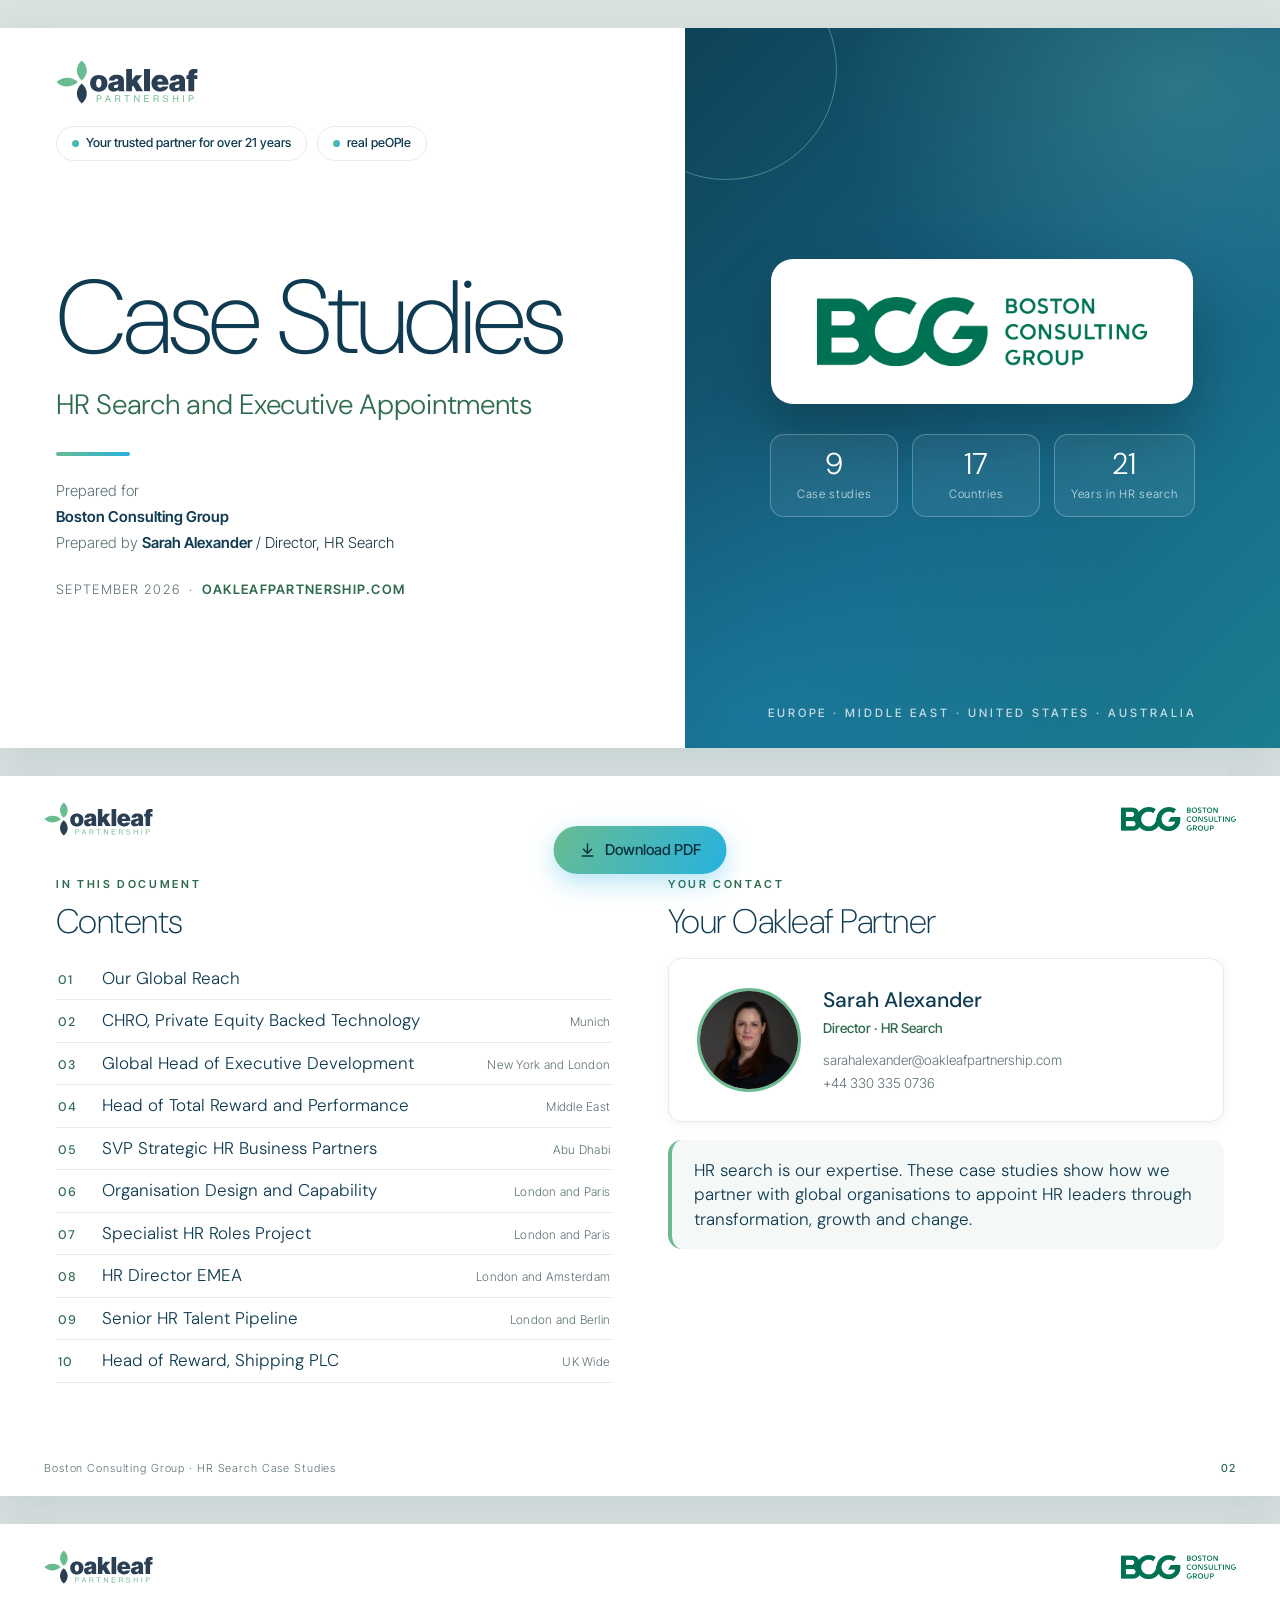
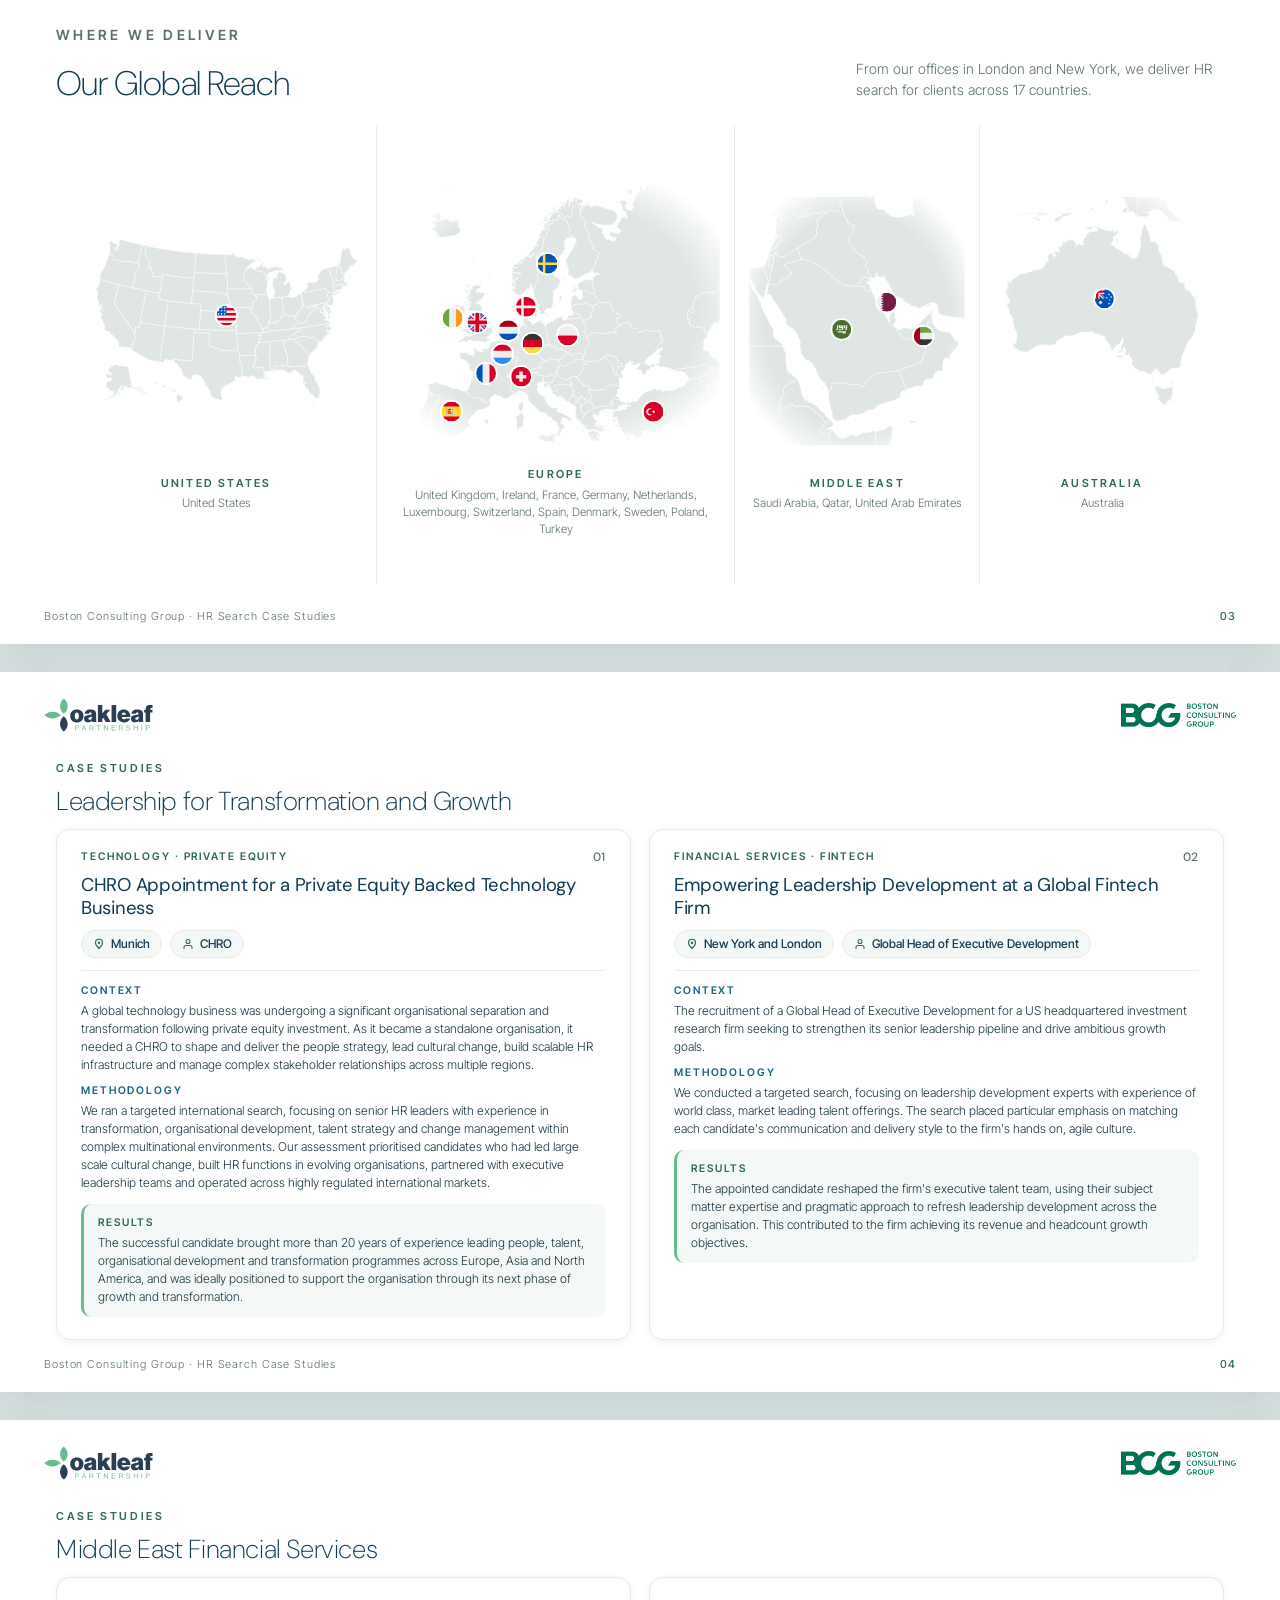
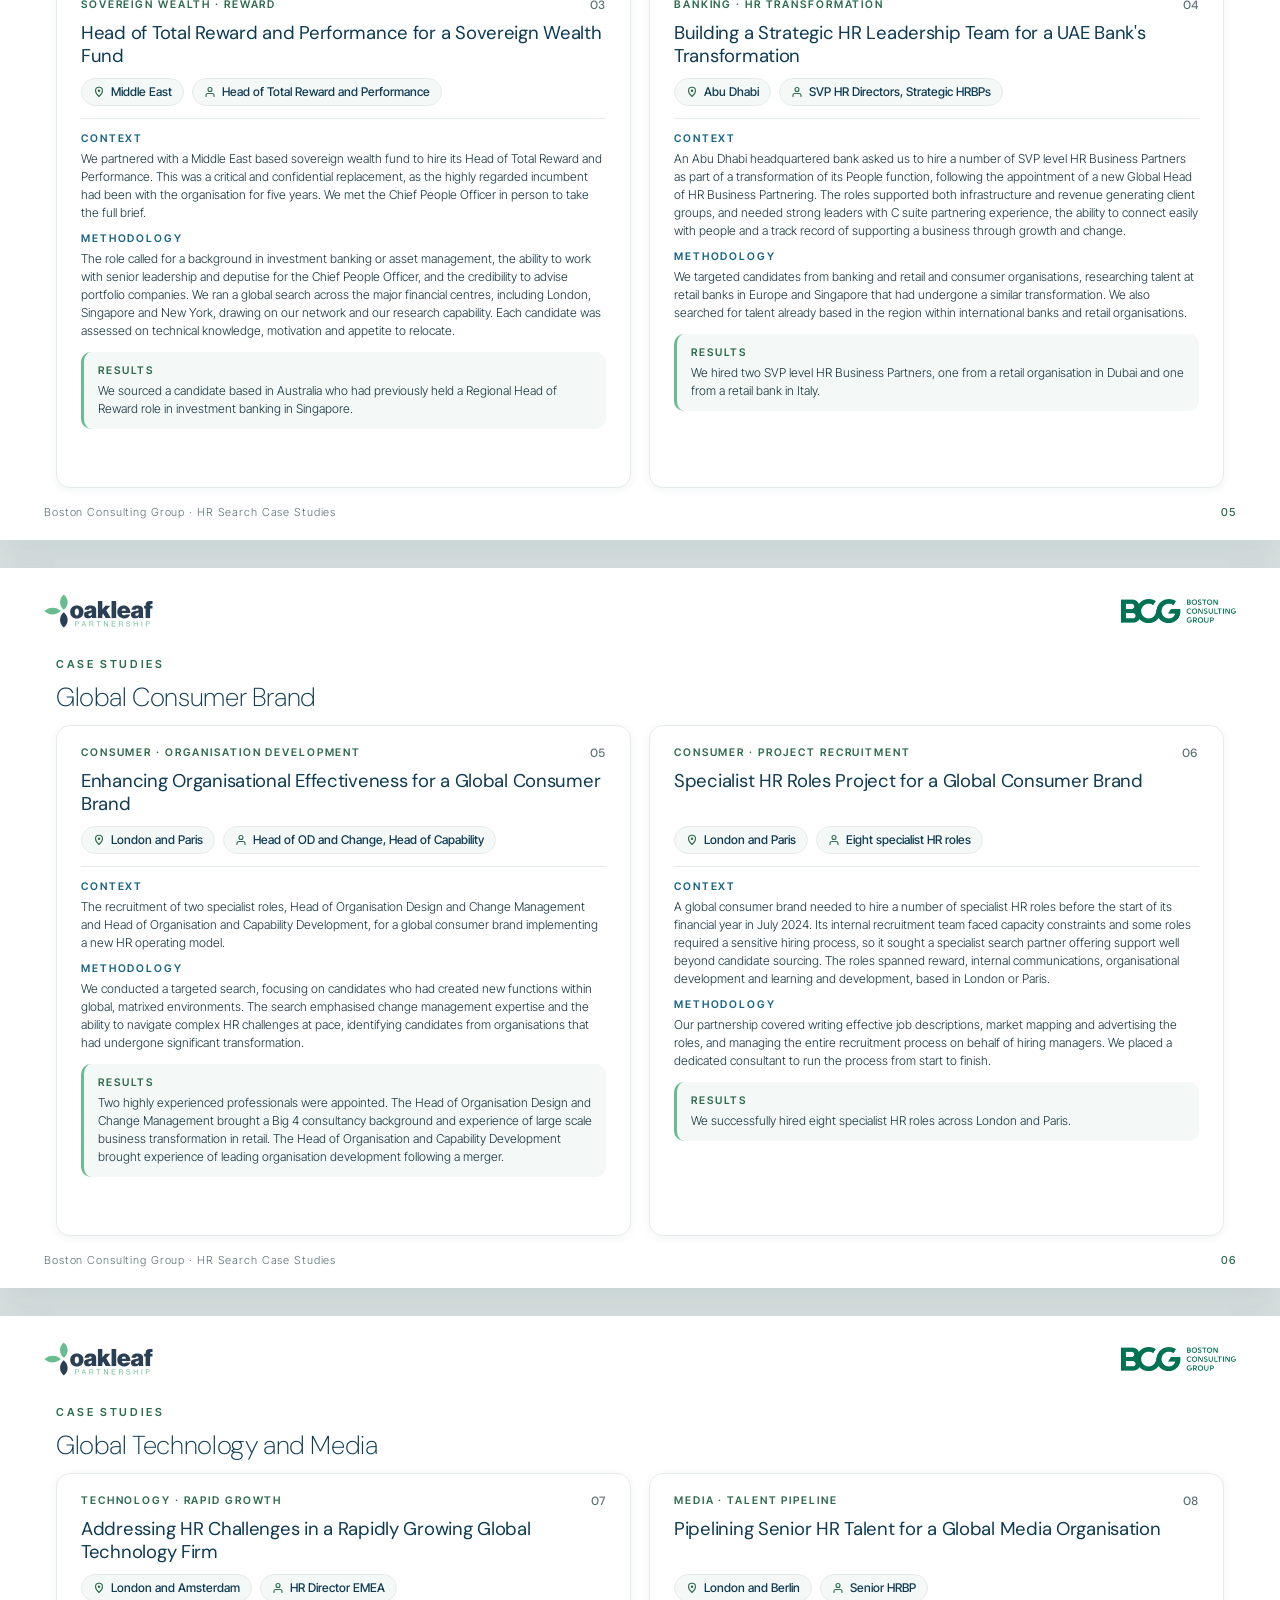
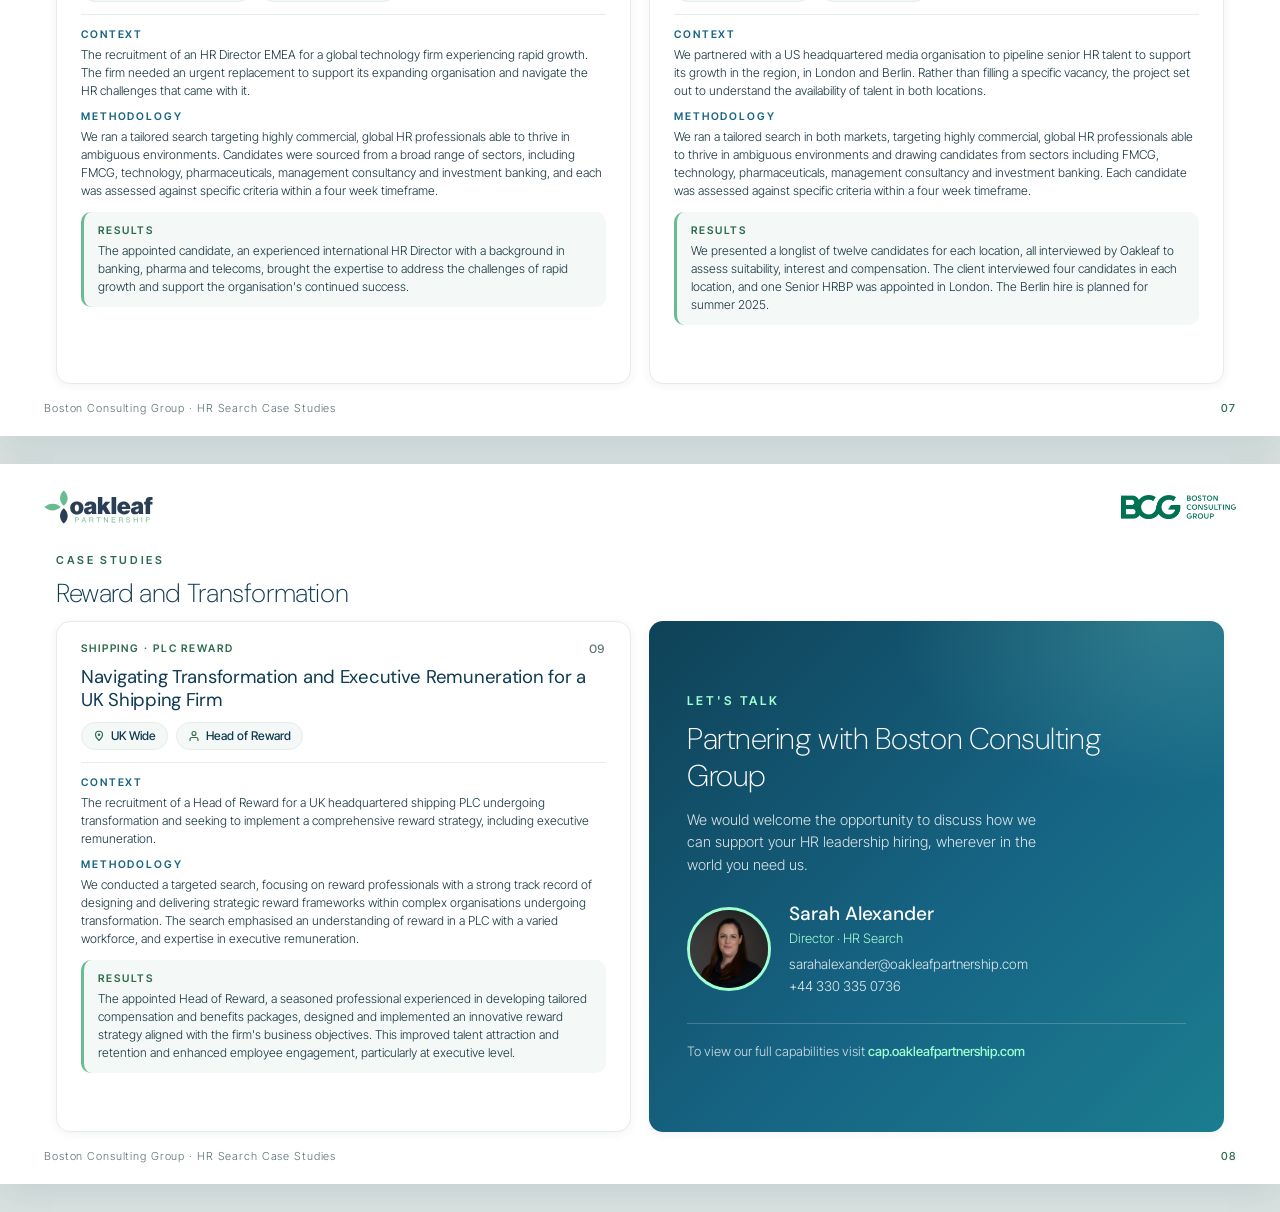
==== bcg/index.html @ 1a1c1fa0 "Add BCG HR search case studies document at /bcg (with /BCG redirect) Co-Authored-By: Claude Opus 5.5" ====
<!DOCTYPE html>
<html lang="en-GB">
<head>
<meta charset="utf-8">
<meta name="viewport" content="width=device-width, initial-scale=1">
<meta name="robots" content="noindex, nofollow">
<title>Boston Consulting Group | HR Search Case Studies | Oakleaf Partnership</title>
<link rel="icon" href="/assets/favicon-32.png">
<link rel="preconnect" href="https://fonts.googleapis.com">
<link rel="preconnect" href="https://fonts.gstatic.com" crossorigin>
<link href="https://fonts.googleapis.com/css2?family=Inter+Tight:wght@300;400;500;600;700&family=DM+Sans:opsz,wght@9..40,200..700&display=swap" rel="stylesheet">
<style>
  /* ============================================================
     Oakleaf Partnership, case study document
     Design tokens shared with the Capabilities microsite
     ============================================================ */
  :root {
    --green:        #69bc90;
    --green-ink:    #2e6b4e;
    --mint:         #a1fed0;
    --teal:         #26b2df;
    --petrol:       #166484;
    --navy:         #0e3a52;

    --ink:          #15333f;
    --muted:        #5a6f72;
    --bg:           #ffffff;
    --tint:         #f4f8f6;
    --line:         #e6ece9;
    --land:         #dfe6e3;

    --grad-brand:   linear-gradient(120deg, var(--green) 0%, var(--teal) 100%);
    --grad-deep:    linear-gradient(135deg, #0f4257 0%, #166484 55%, #1b7d8f 100%);

    --font: "Inter Tight", "Helvetica Neue", Arial, sans-serif;
    --font-display: "DM Sans", "Helvetica Neue", Arial, sans-serif;

    --radius: 14px;
    --radius-lg: 22px;
    --shadow-sm: 0 2px 10px rgba(14, 58, 82, 0.06);
    --shadow-md: 0 10px 34px rgba(14, 58, 82, 0.10);
  }

  * { box-sizing: border-box; margin: 0; padding: 0; }
  html { background: #d9e2e0; }
  body {
    font-family: var(--font); font-weight: 300; color: var(--ink);
    line-height: 1.5; -webkit-font-smoothing: antialiased;
  }
  img { display: block; }
  ul { list-style: none; }
  a { color: inherit; text-decoration: none; }

  .page {
    width: 1280px; height: 720px; background: var(--bg);
    margin: 28px auto; position: relative; overflow: hidden;
    box-shadow: var(--shadow-md);
  }

  /* ---- shared chrome ---- */
  .chrome {
    position: absolute; inset: 0 0 auto 0; z-index: 5;
    display: flex; align-items: center; justify-content: space-between;
    padding: 26px 44px 0;
  }
  .chrome img.oakleaf { height: 34px; width: auto; }
  .chrome img.client { height: 24px; width: auto; }
  .pagefoot {
    position: absolute; inset: auto 0 0 0; z-index: 5;
    display: flex; align-items: center; justify-content: space-between;
    padding: 0 44px 20px;
    font-size: 11px; letter-spacing: 0.08em; color: var(--muted);
  }
  .pagefoot b { font-weight: 500; color: var(--green-ink); letter-spacing: 0.08em; }

  .eyebrow {
    font-size: 11px; font-weight: 600; letter-spacing: 0.24em; text-transform: uppercase;
    color: var(--green-ink); margin-bottom: 10px;
  }
  h1, h2, h3 { font-family: var(--font-display); color: var(--navy); letter-spacing: -0.015em; }
  .section-title { font-size: 34px; font-weight: 200; line-height: 1.1; margin-bottom: 18px; }

  .card {
    background: #fff; border: 1px solid var(--line);
    border-radius: var(--radius); box-shadow: var(--shadow-sm);
  }
  .chip {
    display: inline-flex; align-items: center; gap: 7px;
    border: 1px solid var(--line); border-radius: 999px; background: #fff;
    padding: 7px 15px; font-size: 12.5px; font-weight: 500; color: var(--navy);
  }
  .chip::before {
    content: ""; width: 7px; height: 7px; border-radius: 50%; background: var(--grad-brand);
  }

  /* ============================================================
     Cover
     ============================================================ */
  .cover { display: grid; grid-template-columns: 1.15fr 1fr; }
  .cover__left { padding: 32px 20px 30px 56px; display: flex; flex-direction: column; }
  .cover__left > img { height: 44px; width: auto; align-self: flex-start; }
  .cover__badges { display: flex; gap: 10px; margin-top: 22px; }
  .cover__title-wrap { margin: auto 0; padding-bottom: 10px; }
  .cover__title {
    font-size: 104px; font-weight: 200; line-height: 0.95; letter-spacing: -0.025em;
  }
  .cover__subtitle {
    font-family: var(--font-display); font-weight: 300; font-size: 28px;
    color: var(--green-ink); margin-top: 16px; letter-spacing: -0.01em;
  }
  .cover__rule { width: 74px; height: 4px; border-radius: 4px; background: var(--grad-brand); margin: 26px 0 22px; }
  .cover__prepared { font-size: 15px; line-height: 1.75; }
  .cover__prepared b { font-weight: 600; color: var(--navy); }
  .cover__prepared .muted { color: var(--muted); }
  .cover__meta { margin-top: 24px; font-size: 13px; letter-spacing: 0.1em; text-transform: uppercase; color: var(--muted); }
  .cover__meta b { color: var(--green-ink); font-weight: 600; letter-spacing: 0.1em; }
  .cover__right { position: relative; background: var(--grad-deep); overflow: hidden; }
  .cover__right::before {
    content: ""; position: absolute; inset: 0;
    background:
      radial-gradient(560px 420px at 82% 8%, rgba(161, 254, 208, 0.16), transparent 60%),
      radial-gradient(640px 520px at 12% 96%, rgba(38, 178, 223, 0.22), transparent 62%);
  }
  .cover__right::after {
    content: ""; position: absolute; left: -70px; top: -70px;
    width: 220px; height: 220px; border-radius: 50%;
    border: 1.5px solid rgba(161, 254, 208, 0.35);
  }
  .cover__client {
    position: absolute; inset: 0; z-index: 1;
    display: flex; flex-direction: column; align-items: center; justify-content: center; gap: 30px;
  }
  .cover__client-card {
    background: #fff; border-radius: var(--radius-lg); padding: 38px 46px;
    box-shadow: 0 30px 60px rgba(0, 0, 0, 0.25);
  }
  .cover__client-card img { width: 330px; height: auto; }
  .cover__stats { display: flex; gap: 14px; }
  .cover__stat {
    min-width: 128px; text-align: center; color: #fff;
    border: 1px solid rgba(255, 255, 255, 0.25); border-radius: var(--radius);
    padding: 12px 16px; background: rgba(255, 255, 255, 0.06);
  }
  .cover__stat b { display: block; font-family: var(--font-display); font-weight: 300; font-size: 30px; line-height: 1.1; }
  .cover__stat span { font-size: 11.5px; letter-spacing: 0.06em; color: rgba(255, 255, 255, 0.78); }
  .cover__right-tag {
    position: absolute; left: 0; right: 0; bottom: 26px; z-index: 1; text-align: center;
    font-size: 11.5px; letter-spacing: 0.26em; text-transform: uppercase;
    color: rgba(255, 255, 255, 0.75); font-weight: 500;
  }

  /* ============================================================
     Contents + contact
     ============================================================ */
  .toc { display: grid; grid-template-columns: 1fr 1fr; gap: 56px; padding: 100px 56px 66px; height: 100%; }
  .toc__list { counter-reset: toc; margin-top: 8px; }
  .toc__list li {
    counter-increment: toc; display: flex; align-items: baseline; gap: 18px;
    padding: 8px 2px; border-bottom: 1px solid var(--line);
    font-family: var(--font-display); font-weight: 300; font-size: 17px; color: var(--navy);
  }
  .toc__list li::before {
    content: counter(toc, decimal-leading-zero);
    font-size: 12.5px; font-weight: 500; letter-spacing: 0.06em; color: var(--green-ink); min-width: 26px;
  }
  .toc__list li span { margin-left: auto; font-family: var(--font); font-size: 12px; color: var(--muted); letter-spacing: 0.02em; }
  .contact-card { padding: 26px 28px; display: grid; grid-template-columns: auto 1fr; gap: 22px; align-items: center; }
  .contact-card img {
    width: 104px; height: 104px; border-radius: 50%; object-fit: cover;
    border: 3px solid var(--green); background: #333;
  }
  .contact-card__name { font-family: var(--font-display); font-weight: 500; font-size: 21px; color: var(--navy); }
  .contact-card__role { font-size: 13.5px; font-weight: 500; color: var(--green-ink); margin: 2px 0 10px; }
  .contact-card__details { font-size: 13.5px; color: var(--muted); line-height: 1.7; }
  .contact-card__details a:hover { color: var(--green-ink); }
  .intro-note {
    margin-top: 18px; background: var(--tint); border-left: 4px solid var(--green);
    border-radius: var(--radius); padding: 18px 22px;
  }
  .intro-note p { font-family: var(--font-display); font-weight: 300; font-size: 17px; line-height: 1.45; color: var(--navy); }

  /* ============================================================
     Global reach map
     ============================================================ */
  .reach { padding: 100px 56px 60px; height: 100%; display: flex; flex-direction: column; }
  .reach__head { display: flex; align-items: flex-end; justify-content: space-between; gap: 24px; }
  .reach__head p { font-size: 14px; color: var(--muted); max-width: 46ch; margin-bottom: 20px; }
  .reach__maps {
    flex: 1; display: grid; grid-template-columns: 34fr 38fr 26fr 26fr; gap: 0;
    align-items: center; margin-top: 6px;
  }
  .region { padding: 0 14px; display: flex; flex-direction: column; height: 100%; justify-content: center; }
  .region + .region { border-left: 1px solid var(--line); }
  .map-svg { width: 100%; height: 280px; display: block; }
  .map-svg .land path { fill: var(--land); stroke: #fff; stroke-width: 0.6; }
  .region h3 {
    font-family: var(--font); font-size: 11px; font-weight: 600; letter-spacing: 0.2em;
    text-transform: uppercase; color: var(--green-ink); margin-top: 14px; text-align: center;
  }
  .region p { font-size: 11.5px; color: var(--muted); text-align: center; line-height: 1.5; margin-top: 4px; min-height: 3em; }

  /* ============================================================
     Case studies, two per page
     ============================================================ */
  .cases { padding: 88px 56px 52px; height: 100%; display: flex; flex-direction: column; }
  .cases__head { display: flex; align-items: flex-end; justify-content: space-between; margin-bottom: 14px; }
  .cases__head .section-title { font-size: 26px; margin-bottom: 0; }
  .cases__grid { flex: 1; display: grid; grid-template-columns: 1fr 1fr; gap: 18px; min-height: 0; }
  .case { padding: 18px 24px 18px; display: flex; flex-direction: column; min-height: 0; }
  .case__top { display: flex; align-items: center; justify-content: space-between; margin-bottom: 8px; }
  .case__tag { font-size: 10.5px; font-weight: 600; letter-spacing: 0.18em; text-transform: uppercase; color: var(--green-ink); }
  .case__num { font-family: var(--font-display); font-size: 12px; font-weight: 500; color: var(--muted); letter-spacing: 0.06em; }
  .case h3 { font-size: 18.5px; font-weight: 400; line-height: 1.25; margin-bottom: 10px; min-height: 2.5em; }
  .case__meta { display: flex; flex-wrap: wrap; gap: 8px; margin-bottom: 12px; padding-bottom: 12px; border-bottom: 1px solid var(--line); }
  .case__meta span {
    display: inline-flex; align-items: center; gap: 6px;
    font-size: 12px; font-weight: 500; color: var(--navy);
    background: var(--tint); border: 1px solid var(--line); border-radius: 999px; padding: 4px 11px;
  }
  .case__meta svg { width: 12px; height: 12px; color: var(--green-ink); flex: none; }
  .case h4 {
    font-family: var(--font); font-size: 10.5px; font-weight: 600; letter-spacing: 0.18em;
    text-transform: uppercase; color: var(--petrol); margin-bottom: 3px;
  }
  .case p { font-size: 12.2px; line-height: 1.48; color: var(--ink); }
  .case section + section { margin-top: 9px; }
  .case .result {
    margin-top: auto; background: var(--tint); border-left: 3px solid var(--green);
    border-radius: 10px; padding: 11px 14px;
  }
  .case .result h4 { color: var(--green-ink); }
  .case section.result { margin-top: 12px; }

  .case--contact {
    background: var(--grad-deep); color: #fff; border: none; position: relative; overflow: hidden;
    justify-content: center; padding: 34px 38px;
  }
  .case--contact::before {
    content: ""; position: absolute; inset: 0;
    background: radial-gradient(420px 260px at 90% 0%, rgba(161, 254, 208, 0.18), transparent 65%);
  }
  .case--contact > * { position: relative; }
  .case--contact .eyebrow { color: var(--mint); }
  .case--contact h3 { color: #fff; font-size: 30px; font-weight: 200; margin-bottom: 14px; min-height: 0; }
  .case--contact p.lede { font-size: 14.5px; color: rgba(255, 255, 255, 0.85); line-height: 1.55; margin-bottom: 24px; max-width: 44ch; }
  .person { display: flex; align-items: center; gap: 18px; }
  .person img { width: 84px; height: 84px; border-radius: 50%; object-fit: cover; border: 3px solid var(--mint); background: #333; }
  .person b { display: block; font-family: var(--font-display); font-weight: 500; font-size: 19px; }
  .person .role { font-size: 13px; color: var(--mint); margin-bottom: 6px; display: block; }
  .person a { display: block; font-size: 13.5px; color: rgba(255, 255, 255, 0.88); line-height: 1.6; }
  .person a:hover { color: #fff; }
  .case--contact .cap-link {
    margin-top: 26px; padding-top: 18px; border-top: 1px solid rgba(255, 255, 255, 0.2);
    font-size: 13px; color: rgba(255, 255, 255, 0.8);
  }
  .case--contact .cap-link a { color: var(--mint); font-weight: 500; }

  /* ---- floating PDF download ---- */
  .pdf-fab {
    position: fixed; bottom: 26px; left: 50%; transform: translateX(-50%); z-index: 50;
    display: inline-flex; align-items: center; gap: 9px;
    padding: 13px 26px; border-radius: 999px;
    font-family: var(--font); font-size: 15px; font-weight: 500; color: #07313f;
    background: var(--grad-brand); box-shadow: 0 8px 24px rgba(38, 178, 223, 0.35);
    transition: transform 0.35s cubic-bezier(0.16, 1, 0.3, 1), box-shadow 0.35s;
  }
  .pdf-fab:hover { transform: translateX(-50%) translateY(-3px); box-shadow: 0 14px 34px rgba(38, 178, 223, 0.45); }
  .pdf-fab svg { width: 16px; height: 16px; }

  /* ---- print ---- */
  @page { size: 1280px 720px; margin: 0; }
  @media print {
    html { background: #fff; }
    .page { margin: 0; box-shadow: none; page-break-after: always; }
    .page:last-of-type { page-break-after: auto; }
    .pdf-fab { display: none; }
    /* shadows and filters rasterize as grey halos in PDF output */
    * { box-shadow: none !important; text-shadow: none !important; backdrop-filter: none !important; }
  }

  /* ============================================================
     Mobile, reflow the fixed 16:9 pages into a single column
     (screen only; print/PDF keeps the 1280x720 layout)
     ============================================================ */
  @media screen and (max-width: 900px) {
    html { background: #eef2f1; }
    .page { width: 100%; height: auto; margin: 0 0 14px; overflow: visible; }
    .chrome { position: static; padding: 18px 20px 0; }
    .chrome img.oakleaf { height: 30px; }
    .chrome img.client { height: 18px; }
    .pagefoot { position: static; padding: 16px 20px 20px; }
    .section-title { font-size: 27px; }

    .cover { display: block; }
    .cover__left { padding: 18px 20px 30px; }
    .cover__badges { flex-wrap: wrap; }
    .cover__title-wrap { margin: 34px 0 0; }
    .cover__title { font-size: 64px; }
    .cover__subtitle { font-size: 22px; }
    .cover__right { height: 380px; }
    .cover__client { gap: 22px; }
    .cover__client-card { padding: 24px 28px; }
    .cover__client-card img { width: 220px; }
    .cover__stat { min-width: 0; padding: 10px 12px; }
    .cover__stat b { font-size: 24px; }

    .toc { display: block; height: auto; padding: 26px 20px 6px; }
    .toc > div + div { margin-top: 30px; }
    .toc__list li { font-size: 16px; flex-wrap: wrap; }
    .toc__list li span { margin-left: 44px; width: 100%; }
    .contact-card { grid-template-columns: 1fr; justify-items: start; }
    .contact-card__details { overflow-wrap: anywhere; }

    .reach { display: block; height: auto; padding: 26px 20px 6px; }
    .reach__head { display: block; }
    .reach__maps { grid-template-columns: 1fr 1fr; row-gap: 20px; }
    .region { padding: 0 8px; }
    .region + .region { border-left: none; }
    .region:nth-child(2) { grid-column: 1 / -1; order: -2; }
    .region:nth-child(3) { grid-column: 1 / -1; order: -1; }

    .cases { display: block; height: auto; padding: 26px 20px 6px; }
    .cases__head { display: block; }
    .cases__grid { grid-template-columns: 1fr; }
    .case section.result { margin-top: 12px; }
    .map-svg { height: auto; }
    .person a { overflow-wrap: anywhere; }

    .pdf-fab { bottom: 16px; padding: 11px 20px; font-size: 14px; }
  }
</style>
</head>
<body>

<svg width="0" height="0" style="position:absolute" aria-hidden="true">
  <symbol id="i-pin" viewBox="0 0 24 24"><path fill="none" stroke="currentColor" stroke-width="2.2" stroke-linecap="round" stroke-linejoin="round" d="M12 21s-7-6.2-7-11.5a7 7 0 1 1 14 0C19 14.8 12 21 12 21z"/><circle cx="12" cy="9.5" r="2.5" fill="currentColor"/></symbol>
  <symbol id="i-role" viewBox="0 0 24 24"><path fill="none" stroke="currentColor" stroke-width="2.2" stroke-linecap="round" stroke-linejoin="round" d="M20 21v-2a4 4 0 0 0-4-4H8a4 4 0 0 0-4 4v2"/><circle cx="12" cy="7" r="4" fill="none" stroke="currentColor" stroke-width="2.2"/></symbol>
</svg>

<!-- ============================================================
     1. Cover
     ============================================================ -->
<section class="page cover">
  <div class="cover__left">
    <img src="/assets/oakleaf-partnership.svg" alt="Oakleaf Partnership">
    <div class="cover__badges">
      <span class="chip">Your trusted partner for over 21 years</span>
      <span class="chip">real peOPle</span>
    </div>
    <div class="cover__title-wrap">
      <h1 class="cover__title">Case Studies</h1>
      <p class="cover__subtitle">HR Search and Executive Appointments</p>
      <div class="cover__rule"></div>
      <div class="cover__prepared">
        <span class="muted">Prepared for</span><br>
        <b>Boston Consulting Group</b><br>
        <span class="muted">Prepared by</span> <b>Sarah Alexander</b> / Director, HR Search
      </div>
      <p class="cover__meta">September 2026 &nbsp;&middot;&nbsp; <b>oakleafpartnership.com</b></p>
    </div>
  </div>
  <div class="cover__right">
    <div class="cover__client">
      <div class="cover__client-card"><img src="/bcg/img/bcg-logo.png" alt="Boston Consulting Group"></div>
      <div class="cover__stats">
        <div class="cover__stat"><b>9</b><span>Case studies</span></div>
        <div class="cover__stat"><b>17</b><span>Countries</span></div>
        <div class="cover__stat"><b>21</b><span>Years in HR search</span></div>
      </div>
    </div>
    <p class="cover__right-tag">Europe &middot; Middle East &middot; United States &middot; Australia</p>
  </div>
</section>

<!-- ============================================================
     2. Contents + contact
     ============================================================ -->
<section class="page">
  <div class="chrome">
    <img class="oakleaf" src="/assets/oakleaf-partnership.svg" alt="Oakleaf Partnership">
    <img class="client" src="/bcg/img/bcg-logo.png" alt="Boston Consulting Group">
  </div>
  <div class="toc">
    <div>
      <p class="eyebrow">In this document</p>
      <h2 class="section-title">Contents</h2>
      <ul class="toc__list">
        <li>Our Global Reach</li>
        <li>CHRO, Private Equity Backed Technology<span>Munich</span></li>
        <li>Global Head of Executive Development<span>New York and London</span></li>
        <li>Head of Total Reward and Performance<span>Middle East</span></li>
        <li>SVP Strategic HR Business Partners<span>Abu Dhabi</span></li>
        <li>Organisation Design and Capability<span>London and Paris</span></li>
        <li>Specialist HR Roles Project<span>London and Paris</span></li>
        <li>HR Director EMEA<span>London and Amsterdam</span></li>
        <li>Senior HR Talent Pipeline<span>London and Berlin</span></li>
        <li>Head of Reward, Shipping PLC<span>UK Wide</span></li>
      </ul>
    </div>
    <div>
      <p class="eyebrow">Your contact</p>
      <h2 class="section-title">Your Oakleaf Partner</h2>
      <div class="card contact-card">
        <img src="/bcg/img/sarah-alexander.jpg" alt="Sarah Alexander">
        <div>
          <p class="contact-card__name">Sarah Alexander</p>
          <p class="contact-card__role">Director &middot; HR Search</p>
          <p class="contact-card__details">
            <a href="mailto:sarahalexander@oakleafpartnership.com">sarahalexander@oakleafpartnership.com</a><br>
            <a href="tel:+443303350736">+44 330 335 0736</a>
          </p>
        </div>
      </div>
      <div class="intro-note">
        <p>HR search is our expertise. These case studies show how we partner with global organisations to appoint HR leaders through transformation, growth and change.</p>
      </div>
    </div>
  </div>
  <div class="pagefoot"><span>Boston Consulting Group &middot; HR Search Case Studies</span><b>02</b></div>
</section>

<!-- ============================================================
     3. Global reach map
     ============================================================ -->
<section class="page">
  <div class="chrome">
    <img class="oakleaf" src="/assets/oakleaf-partnership.svg" alt="Oakleaf Partnership">
    <img class="client" src="/bcg/img/bcg-logo.png" alt="Boston Consulting Group">
  </div>
  <div class="reach">
    <div class="reach__head">
      <div>
        <p class="eyebrow">Where we deliver</p>
        <h2 class="section-title">Our Global Reach</h2>
      </div>
      <p>From our offices in London and New York, we deliver HR search for clients across 17 countries.</p>
    </div>
    <div class="reach__maps">
      <div class="region">
        <!--MAP:us--><svg class="map-svg" viewBox="0 0 340 300" role="img" aria-label="United States"><g class="land"><path d="M234.0,209.0L235.3,208.7L235.3,208.5L235.6,208.8L235.4,209.0L235.2,208.9L234.4,209.1ZM232.0,173.9L232.0,173.9L236.6,173.5L240.0,173.2L246.1,172.7L247.4,172.5L247.6,173.4L248.7,177.2L251.7,187.9L251.9,188.0L251.8,188.2L252.1,188.5L252.3,189.4L252.6,189.8L253.0,190.2L253.1,190.7L253.4,190.9L253.2,191.7L253.7,191.8L253.9,192.0L253.7,192.4L253.3,192.7L253.0,193.1L253.1,193.4L253.2,194.0L253.1,194.5L252.8,195.3L253.0,196.1L253.0,196.4L253.5,196.9L253.6,197.6L253.5,198.0L253.6,198.2L253.5,198.8L253.5,199.3L253.4,199.4L253.5,200.1L254.0,200.6L254.3,201.3L248.8,202.0L244.9,202.4L241.0,202.7L238.2,203.0L238.2,203.3L238.0,204.0L238.6,204.5L238.7,204.8L239.6,205.3L239.7,205.6L239.4,206.5L239.7,206.9L240.0,207.0L239.6,207.2L239.5,207.7L239.2,207.9L239.4,208.0L239.1,208.2L238.3,208.5L237.1,208.8L236.4,208.8L236.5,208.6L236.8,208.7L237.6,208.5L237.6,208.3L237.0,207.7L236.6,207.5L236.4,206.9L236.5,206.6L236.4,206.0L236.3,205.7L235.8,205.5L235.5,205.9L235.6,206.1L235.3,206.9L235.4,207.8L235.2,208.3L234.9,208.3L234.9,208.1L234.4,207.9L234.0,208.0L233.9,207.9L233.6,208.0L233.1,204.4L232.3,198.3L232.2,196.9L232.3,193.3L232.4,183.4L232.6,177.8L232.7,174.7L232.3,174.5Z"/><path d="M58.3,228.1L58.4,227.7L58.6,227.8ZM56.6,234.0L56.8,233.8L57.0,234.0L56.9,233.6L57.5,233.2L57.7,233.0L57.6,232.7L58.0,232.5L57.8,233.3L58.0,233.1L58.3,233.4L58.5,233.3L58.4,233.8L58.1,233.6L58.2,233.8L57.7,233.7L57.6,234.0L57.2,234.2ZM55.3,238L55.7,237.8L55.9,238.0L55.5,238.1ZM54.8,235.8L55.0,235.5L55.5,235.1L55.9,235.1L56.0,235.5L56.0,235.1L55.9,234.7L56.2,234.5L56.4,234.6L56.8,234.6L56.6,234.3L57.1,234.5L56.8,234.3L57.4,234.4L57.3,234.6L57.6,234.6L57.9,234.3L58.2,234.8L58.0,234.8L57.9,235.2L58.4,235.1L58.1,235.7L57.6,235.5L57.8,235.8L57.5,236.1L57.0,236.3L57.4,236.4L56.9,236.6L56.8,236.8L56.7,236.6L56.7,236.3L56.3,237.1L56.0,237.4L55.6,237.4L56.0,236.9L55.9,236.9L56.1,236.4L55.4,237.2L55.1,236.8L55.1,236.3L54.7,236.0ZM54.7,238.2L55.1,237.8L55.3,237.9L54.8,238.3ZM53.3,239.8L53.5,239.5L53.5,239.9ZM47.8,241.7L47.8,241.4L48.0,241.7ZM47.5,241.1L47.8,240.9L47.7,241.5L47.5,241.4ZM46.6,241.7L46.9,241.4L46.8,241.2L47.0,241.0L47.3,241.1L47.2,241.3ZM45.8,240.6L46.1,240.4L46.6,240.6L46.6,240.8L46.3,240.6L46.3,241.1L46.0,240.9L45.9,241.1ZM46.4,232.2L46.5,231.9L47.0,231.7L46.7,232.2ZM44.3,240.9L44.4,240.8L44.7,241.0L44.5,241.1ZM43.4,241.3L43.7,241.3L43.6,241.6ZM46.0,219.2L46.3,219.1L46.3,219.3ZM42.7,242.4L42.7,242.3L43.4,242.7L43.2,242.8ZM39.0,242.8L39.4,242.8L39.4,242.9ZM38.4,242.3L38.5,242.2L38.8,242.5L38.5,242.7ZM37.7,242.5L38.1,242.3L38.3,242.7L37.7,242.7ZM38.9,226.8L39.5,226.9L39.8,226.7L40.3,226.7L40.6,226.5L40.6,226.8L40.9,226.8L41.0,227.1L41.1,228.0L40.5,228.0L40.2,228.3L40.0,227.9L39.7,227.9L38.9,227.2ZM34.7,244.0L35.3,243.8L35.5,243.9L36.2,243.3L36.4,243.5L36.5,243.3L36.2,243.2L36.0,243.0L36.2,242.7L36.8,242.6L36.8,242.9L37.0,243.0L37.2,242.7L37.5,243.0L36.9,243.4L37.5,243.2L37.5,243.4L37.2,243.6L36.8,243.6L36.4,244.0L35.8,244.0L35.5,244.1L35.0,244.3ZM41.0,212.9L41.7,212.6L42.5,212.2L43.7,211.7L44.4,211.5L45.2,211.3L45.8,211.4L45.8,211.7L45.6,212.4L45.7,212.7L46.3,212.8L46.7,212.8L47.1,213.0L47.4,212.9L47.7,213.1L48.0,212.6L48.6,212.6L48.5,212.4L48.1,212.2L47.7,212.2L47.8,211.8L47.4,211.3L47.2,211.2L47.1,210.9L47.4,210.7L47.7,211.1L47.6,211.5L48.1,212.0L48.3,212.0L47.8,211.3L48.0,210.9L48.3,210.7L48.0,210.5L47.3,210.6L46.1,210.0L46.1,209.7L46.0,208.9L44.9,207.5L44.4,207.2L44.2,206.8L43.8,206.4L44.1,206.3L44.3,206.0L44.5,205.2L45.3,205.4L46.3,205.4L47.0,205.0L47.4,204.6L47.5,203.8L47.7,203.4L48.5,202.5L48.9,202.2L49.4,202.3L49.9,202.2L50.4,201.8L51.0,201.2L51.4,201.1L51.8,201.3L52.6,201.1L52.9,200.9L53.5,200.1L53.7,200.1L54.5,200.5L54.5,200.7L54.1,201.0L54.2,201.3L54.4,201.3L54.5,201.1L54.8,200.8L55.0,200.5L55.3,200.8L55.3,201.4L55.7,201.5L55.9,201.2L56.5,201.1L57.4,201.3L57.2,201.7L57.2,201.9L57.8,202.0L57.7,202.3L58.3,202.4L58.5,202.2L59.0,202.2L59.0,202.3L59.8,202.0L60.4,202.2L60.6,202.2L60.8,202.5L60.9,202.3L61.4,202.7L61.9,202.7L62.1,202.6L63.0,202.6L63.5,202.9L63.9,203.0L64.2,202.9L64.8,202.4L65.3,202.3L67.1,203.1L67.5,203.2L72.2,226.7L72.8,226.7L72.8,226.5L73.5,226.7L73.8,226.2L74.5,226.0L74.5,226.7L74.8,226.9L75.3,227.0L75.5,227.4L77.1,228.4L77.5,229.1L78.1,228.3L78.4,228.2L78.5,227.9L78.3,227.4L78.6,227.4L78.4,227.1L78.9,226.8L79.4,226.3L80.1,226.7L80.1,227.1L80.4,227.4L80.7,227.3L81.3,227.7L81.6,228.1L82.2,228.3L83.0,228.8L82.9,229.0L83.5,229.4L83.7,229.8L84.1,230.1L84.8,230.8L85.4,231.3L85.4,231.7L85.9,231.6L85.9,232.1L86.3,232.2L86.5,232.6L86.8,232.5L87.7,232.8L88.1,232.7L88.7,232.9L88.8,233.1L89.3,233.0L89.5,233.4L89.5,233.8L89.7,234.3L90.2,234.9L90.0,236.0L89.7,236.6L89.5,236.4L89.3,236.6L88.7,235.7L88.9,235.3L88.7,234.8L88.4,234.3L88.2,234.1L88.6,234.7L88.7,235.4L88.6,235.7L88.2,235.7L87.8,235.6L87.4,235.3L87.5,234.9L87.3,234.3L87.3,234.9L87.2,235.1L87.3,235.4L86.9,235.3L86.7,235.0L86.8,234.6L86.7,234.1L86.7,233.7L86.5,234.1L86.7,234.3L86.4,234.6L86.1,234.2L85.7,234.2L85.6,234.0L85.8,233.6L86.1,233.5L85.9,233.2L86.1,233.2L85.5,232.9L85.4,232.6L85.1,232.5L84.6,232.1L83.8,232.0L83.8,231.5L83.5,231.0L83.3,230.9L83.2,230.7L83.9,230.8L83.3,230.5L83.1,230.5L82.4,230.0L82.3,229.5L82.2,229.7L81.5,229.8L81.2,229.2L80.4,228.5L80.0,227.7L79.6,227.5L79.5,227.6L80.0,228.0L80.1,228.4L80.6,229.1L81.0,230.1L80.6,230.0L80.4,229.7L80.1,229.7L79.8,229.9L79.6,229.3L79.3,228.9L79.1,229.1L78.7,229.0L78.6,228.7L78.5,228.9L78.2,228.8L78.1,229.0L78.6,229.0L79.0,229.3L79.2,229.3L79.6,230.0L79.2,230.3L79.0,230.3L78.9,230.6L78.4,230.3L78.2,230.3L77.5,230.0L76.9,229.6L76.9,229.4L76.3,229.1L75.8,229.0L75.4,228.8L74.7,228.6L74.0,228.3L74.1,228.0L74.3,228.0L74.1,227.4L74.2,226.9L74.0,227.5L73.4,228.0L72.6,228.1L71.9,227.8L72.0,227.5L71.6,227.7L70.4,227.6L70.0,227.6L68.3,228.1L67.9,228.7L68.0,228.3L68.3,228.0L68.5,228.0L68.1,227.7L67.3,227.7L67.5,227.5L67.2,227.5L67.4,227.1L66.9,227.5L66.2,227.2L66.0,227.3L66.2,226.9L65.8,227.2L65.8,227.5L65.1,227.8L65.1,227.3L65.3,227.3L66.1,226.9L65.9,226.6L65.6,226.9L65.7,226.5L65.2,226.8L64.9,226.6L65.5,226.3L65.1,226.4L64.8,226.1L64.9,225.7L64.5,226.2L64.4,225.7L64.3,226.2L64.1,226.4L63.9,226.2L63.6,226.6L63.1,226.7L63.3,225.9L63.0,226.0L62.9,226.8L63.2,226.8L63.0,227.5L63.2,227.2L63.5,227.6L63.3,228.1L63.7,228.5L63.5,228.9L63.2,228.9L63.0,228.4L62.9,228.9L62.7,229.0L62.1,228.9L61.7,229.2L61.8,228.9L61.7,228.5L61.6,229.1L61.3,229.0L61.3,229.8L60.9,229.4L61.1,229.7L60.6,230.4L60.5,230.5L60.3,230.0L60.2,230.4L60.1,230.4L59.8,231.0L59.4,231.0L59.2,230.8L59.0,231.2L58.8,231.2L58.5,230.9L58.6,230.5L59.1,230.3L59.7,229.5L59.5,229.5L59.1,229.9L58.6,229.6L58.8,228.9L59.1,228.4L59.3,227.6L59.1,227.1L59.5,226.9L60.3,226.2L60.6,226.6L60.8,226.7L61.1,226.4L61.9,226.6L61.1,226.3L60.7,225.9L61.1,225.3L61.4,225.1L61.2,225.0L60.9,225.3L60.8,225.7L60.2,225.7L59.9,225.6L59.5,225.9L59.3,226.3L59.0,226.4L58.6,226.8L58.7,227.1L58.5,227.1L58.0,227.7L58.1,228.0L57.4,228.6L57.7,228.8L57.4,229.3L56.8,229.4L57.1,229.5L57.1,229.8L56.1,230.2L56.2,230.5L55.7,230.7L55.6,231.6L55.7,231.4L56.2,231.5L56.6,231.7L56.8,232.0L56.6,232.3L56.3,232.6L56.0,232.6L55.8,232.9L55.8,233.2L55.5,233.8L55.2,234.0L54.9,234.1L54.3,234.3L54.3,234.5L54.0,234.6L54.0,234.9L53.6,234.7L53.4,235.3L53.0,235.3L53.0,235.6L52.8,235.5L52.3,236.0L52.6,235.9L52.6,236.2L52.3,236.7L51.8,236.8L51.3,237.3L51.1,237.0L50.6,237.6L50.6,237.5L50.3,237.7L50.4,238.0L50.0,237.8L49.7,237.9L49.5,238.3L50.0,238.6L49.4,238.9L49.4,239.2L49.2,238.9L49.2,239.2L48.9,239.1L48.8,239.3L47.9,239.4L47.8,239.9L47.5,240.1L47.8,239.5L47.4,239.4L47.1,239.7L46.6,239.9L46.3,240.2L45.9,240.0L45.3,240.4L44.9,240.4L45.2,239.7L44.8,239.7L44.6,240.3L44.3,240.7L44.1,240.6L44.2,240.9L43.9,240.8L43.7,241.1L43.4,241.0L43.4,240.5L43.3,240.3L43.1,240.5L43.3,240.8L43.2,241.2L42.8,241.2L42.5,240.7L42.3,240.9L42.5,241.2L42.0,241.4L42.3,241.6L42.4,241.9L42.0,241.6L41.6,241.9L40.9,241.8L40.5,241.9L40.4,242.1L40.0,242.2L39.7,242.1L39.6,241.7L40.0,241.5L40.3,241.1L41.3,240.7L41.9,240.8L42.1,241.3L42.2,240.6L42.9,240.6L43.4,239.9L43.9,239.4L44.6,239.0L45.6,238.8L46.1,238.8L45.8,239.3L46.0,239.5L46.1,239.1L46.5,239.2L46.8,239.5L46.9,239.4L46.4,238.9L46.8,238.3L47.6,237.6L48.0,237.4L48.9,236.9L49.3,237.1L49.3,236.6L49.7,236.0L50.2,235.7L50.7,235.2L51.0,233.7L51.2,233.6L51.1,233.4L51.2,232.8L51.8,232.3L51.8,231.9L51.7,231.9L50.3,232.4L49.8,232.0L49.9,231.4L49.5,231.7L49.4,232.2L49.5,232.7L49.3,233.0L49.1,232.9L48.7,231.9L48.3,231.5L48.0,231.8L47.8,231.6L47.5,231.3L47.5,231.0L46.9,231.4L46.1,231.8L46.0,231.9L45.5,232.2L45.3,231.9L45.6,231.6L45.6,231.1L45.3,230.3L45.5,230.0L45.9,229.8L45.5,228.6L45.2,227.9L45.0,228.0L45.0,228.4L44.7,228.3L44.2,228.6L43.4,228.7L42.9,228.5L42.9,228.0L42.6,227.8L42.3,227.2L42.0,227.0L41.9,226.8L42.1,226.6L41.6,226.5L42.2,226.1L42.2,225.7L42.0,225.4L42.3,225.3L42.0,224.8L41.8,225.1L41.6,225.0L41.6,224.5L41.3,224.3L41.3,224.1L41.6,223.9L41.4,223.7L41.1,223.8L41.2,223.5L41.6,223.5L41.3,223.0L41.9,223.1L41.8,222.6L41.9,222.3L43.2,221.1L43.2,220.8L43.6,220.1L43.9,219.8L44.2,219.8L44.6,219.9L45.1,220.5L45.4,220.4L45.9,220.1L46.4,219.5L46.7,219.6L47.2,219.7L47.7,219.6L48.2,218.9L48.1,218.1L48.1,217.7L47.8,217.3L47.5,217.2L47.7,216.9L48.1,217.0L48.4,216.8L48.4,216.5L48.0,216.0L47.8,216.3L47.5,216.2L46.9,216.4L46.4,216.8L46.1,217.3L46.1,216.8L45.8,216.4L45.6,216.5L45.9,216.8L45.6,216.8L45.3,216.5L44.4,216.4L43.7,216.6L42.4,216.0L42.2,215.6L42.4,215.3L42.1,214.9L42.0,214.5L42.3,214.6L42.6,214.2L42.5,214.0L41.5,213.7L41.0,213.1ZM32.6,244.8L33.2,244.3L33.2,244.1L33.5,243.9L33.9,244.0L33.8,243.8L34.0,243.5L34.6,243.3L34.9,243.5L34.7,243.8L34.0,244.1L33.6,244.5L32.5,244.8ZM33.8,235.1L34.2,235.2L34.0,235.4ZM31.2,244.4L31.6,244.4L31.6,244.7L31.2,244.6ZM33.3,233.5L33.6,233.5L33.4,233.7ZM29.8,244.7L30.1,244.6L30.1,244.8L29.8,244.9ZM35.7,217.2L36.0,216.6L36.1,216.9L36.8,217.4L37.3,217.2L37.7,217.5L37.7,217.9L38.2,218.3L39.1,218.7L38.8,219.0L38.2,218.9L37.8,219.3L37.7,218.9L37.2,218.3L36.7,217.8L36.5,217.7L36.0,217.9L35.7,217.7ZM26.9,244.7L27.2,244.6L27.4,244.7L27.2,244.9ZM32.2,224.3L32.4,224.1L32.4,224.4L33.0,225.1L32.5,224.8ZM24.6,244.5L24.9,244.7L25.2,244.7L25.6,244.9L26.2,245.1L25.5,245.1L24.7,244.7ZM22.6,244.1L23.1,244.2L24.3,244.2L24.2,243.9L24.6,243.7L24.8,244.1L24.4,244.3L24.5,244.5L23.9,244.6L23.4,244.5ZM21.3,243.6L21.6,243.8L21.4,244.0L21.2,243.9ZM21.0,244.2L21.5,244.1L21.5,244.3L21.1,244.3ZM19.7,244.2L20.2,243.9L20.3,243.5L20.7,243.6L20.5,243.9L21.0,244.0L20.9,244.3L20.6,244.2L20.0,244.4ZM18.7,243.7L19.5,243.7L19.7,243.4L19.9,243.6L19.6,243.9L19.4,244.0L19.2,243.8ZM18.1,242.9L18.5,243.0L18.7,243.4L18.3,243.8L18.1,243.4L18.3,243.5ZM14.8,241.3L15.1,241.4L15.2,241.5L14.9,241.7ZM13.2,241.6L13.6,241.8L13.9,242.5L13.6,242.0ZM11.4,240.1L11.9,240.0L12.2,239.8L12.3,240.0L11.5,240.3ZM6.5,236.2L7.0,236.2L7.0,236.6ZM6,234.4L6.3,234.3L6.9,234.7L7.1,235.3L6.9,235.1L6.8,235.2L6.4,235.1L6.2,234.5ZM88.4,236.5L88.7,236.2L88.8,236.4L88.7,236.6ZM88.1,236.3L88.1,236.0L88.0,235.7L88.3,235.8L88.5,236.3ZM87.5,235.7L87.6,235.5L87.9,235.7L87.9,236.2ZM85.2,234.1L85.3,233.9L85.6,234.3ZM85.1,233.8L85.2,233.5L85.6,233.5L85.7,233.8L85.4,234.0ZM84.8,236.3L84.8,236.0L85.2,235.9L85.4,236.0L85.3,236.3L85.0,236.6L85.0,236.3ZM84.4,235.1L84.6,234.5L84.3,234.4L84.4,234.0L85.0,233.9L85.6,234.5L86.0,234.7L86.3,234.9L86.9,235.5L86.4,235.4L86.4,235.7L86.6,235.5L87.1,235.8L87.2,236.2L87.4,236.0L87.5,236.1L87.5,236.7L87.6,236.5L87.9,237.1L87.8,237.3L87.4,237.4L87.1,237.4L87.3,237.1L86.8,237.0L86.7,236.5L86.5,236.6L86.6,237.0L86.3,236.9L86.2,236.5L85.9,236.5L86.5,237.3L86.7,237.1L87.0,237.4L86.7,237.4L86.9,237.7L86.7,237.7L86.0,237.2L85.7,236.6L85.4,236.7L85.4,236.5L85.8,236.1L85.4,235.8L84.6,235.5L84.8,235.3L84.7,234.8L84.5,235.2ZM83.6,235.4L84.0,235.4L83.8,235.6ZM82.9,233.1L83.0,232.9L83.3,232.8L83.5,233.1L83.4,232.7L83.2,232.6L83.4,232.3L84.2,232.3L84.5,232.2L84.9,232.6L85.6,233.0L85.3,233.3L84.8,233.4L84.8,233.6L84.5,233.6L84.2,233.8L84.0,233.6L84.1,234.8L83.9,235.1L83.6,234.9L83.4,234.3L83.4,233.8L83.2,233.8ZM81.0,229.5L81.4,229.8L81.5,230.0L81.7,229.9L82.2,229.8L82.2,230.0L82.8,230.6L83.0,231.0L82.6,230.6L82.4,230.5L82.5,230.8L82.9,231.1L83.2,231.7L82.6,232.7L82.5,232.8L82.3,232.3L82.4,231.8L82.1,231.6L81.8,231.1L81.8,230.8L81.2,230.0ZM80.8,232.4L81.0,231.8L81.6,232.0L81.9,231.9L82.0,232.3L82.7,233.5L83.0,234.7L83.0,234.9L82.8,234.8L82.0,233.9L81.3,233.6L81.5,233.5L81.5,233.1L81.2,233.0L81.3,232.5L81.1,232.6ZM80.7,232.7L80.7,232.4L81.1,232.7L81.1,233.2L80.8,233.3L80.9,233.0ZM79.2,231.3L79.2,230.9L79.4,230.7L79.2,230.4L79.5,230.6L79.8,230.4L80.0,230.1L80.6,230.4L81.3,230.4L81.4,230.7L81.2,230.9L81.4,231.0L81.8,231.7L81.5,231.9L80.7,231.6L80.9,232.0L80.8,232.4L80.5,232.3L80.1,232.0L79.9,232.0L79.6,231.5ZM63.6,229.2L63.8,228.9L64.2,228.3L64.5,227.6L64.7,227.9L64.1,228.8L64.3,228.9ZM63.5,228.1L63.6,227.5L63.9,227.2L63.9,227.7L63.8,228.3Z"/><path d="M71.5,181.4L71.7,181.3L72.1,181.4L72.7,181.3L72.7,181.1L73.2,180.8L73.3,180.3L73.1,179.4L72.6,179.3L72.2,179.1L72.1,178.7L72.4,178.3L72.5,177.5L72.2,177.2L72.5,176.8L72.4,176.4L73.0,176.4L73.1,176.2L73.6,175.7L73.8,175.6L74.0,174.7L74.2,174.6L74.2,173.4L74.4,173.3L74.3,172.8L75.0,172.2L75.3,171.7L75.9,171.6L76.3,171.4L77.0,170.9L77.2,170.6L77.0,170.2L76.8,170.0L76.2,169.3L75.9,169.2L76.1,168.7L75.9,168.2L75.9,168.0L75.8,167.2L75.4,166.8L75.3,166.2L75.1,165.9L75.3,165.0L75.6,164.5L75.4,164.3L75.8,164.1L75.9,163.9L76.0,162.7L75.9,162.0L75.7,161.4L76.0,160.5L75.9,160.2L75.9,159.7L76.0,159.4L76.0,159.0L76.1,158.7L76.3,158.6L76.1,158.0L76.2,157.4L76.1,156.9L76.3,156.8L77.0,156.8L77.3,156.7L77.6,156.8L77.6,156.9L78.4,157.0L78.7,157.5L78.6,157.6L79.0,158.1L79.5,158.1L80.2,157.0L80.4,157.0L80.7,155.5L81.0,153.6L81.5,151.1L84.3,151.6L90.1,152.7L96.5,153.8L101.8,154.6L101.9,154.6L106.8,155.4L110.1,155.8L108.5,167.8L107.9,172.2L106.3,183.3L105.8,186.8L104.4,197.3L98.5,196.5L95.7,196.0L91.9,195.4L81.6,189.5L80.1,188.6L70.6,182.9L70.8,182.5L70.8,182.0L71.1,181.8Z"/><path d="M114.2,126.5L117.0,126.9L121.9,127.5L128.3,128.2L129.6,128.4L132.3,128.7L137.0,129.1L138.0,129.2L141.4,129.5L144.5,129.8L148.1,130.0L152.4,130.3L151.9,137.7L151.3,146.9L151.0,152.2L150.8,155.4L150.5,159.9L146.7,159.7L145.0,159.5L137.2,158.9L133.4,158.6L132.7,158.5L126.5,157.9L122.6,157.5L122.6,157.4L119.1,157.0L114.7,156.4L110.1,155.8L110.5,153.1L110.7,151.9L111.3,147.3L111.3,146.5L111.8,143.2L112.2,140.2L113.6,130.1L113.8,129.3Z"/><path d="M287.9,242.0L288.2,241.5L288.3,241.7L288.0,242.1ZM287.3,242.5L287.5,242.2L287.7,242.3ZM285.6,243.4L286.7,242.7L286.9,242.9L285.9,243.5ZM281.1,245.1L281.5,244.4L282.5,243.7L283.0,243.2L283.3,243.0L284.3,243.3L284.5,243.6L284.8,243.8L283.8,244.3L283.7,244.2L283.1,244.3L283.1,244.5L282.0,245.1L281.2,245.3ZM279.8,245.5L280.6,245.2L280.5,245.5L279.8,245.7ZM278.8,245.5L278.9,245.3L279.2,245.3L279.1,245.6ZM275.9,230.3L276.0,230.4L276.7,231.6L277.3,231.9L277.5,231.7L277.8,231.8L277.3,232.1L276.6,231.7L275.9,230.6ZM273.6,245.8L273.9,245.6L274.1,245.8L273.6,245.9ZM257.5,209.9L258.1,209.5L258.0,209.8L257.5,210.0ZM254.3,201.3L254.5,201.8L254.8,202.1L254.9,202.6L255.1,203.1L255.4,203.4L264.0,202.8L266.3,202.6L272.1,202.2L272.0,202.4L272.3,202.8L272.3,203.3L272.6,203.7L273.4,203.6L273.5,202.7L273.4,202.1L273.1,201.4L273.1,200.5L273.4,200.5L273.5,200.1L273.8,200.1L274.0,200.3L274.4,200.2L275.0,200.5L275.4,200.4L276.2,200.5L276.5,200.4L276.8,200.5L276.9,200.5L276.9,201.3L277.0,201.8L277.2,202.1L277.6,203.6L278.4,205.7L278.8,206.5L279.0,207.0L279.8,208.6L280.9,210.2L281.5,211.3L283.6,213.9L284.7,215.0L285.1,215.8L284.8,216.3L284.8,217.0L285.1,217.9L285.3,218.5L285.8,219.4L286.9,220.9L287.8,222.5L288.2,223.3L289.0,224.6L289.1,224.8L289.7,225.8L290.3,227.3L290.6,228.9L290.6,229.8L290.7,231.2L290.7,232.5L290.9,234.2L290.9,235.5L290.8,235.1L290.5,235.0L290.2,235.3L290.1,235.9L290.0,236.1L290.0,236.4L289.9,236.7L289.9,237.2L290.1,237.6L290.2,237.7L290.1,238.1L289.9,238.3L290.0,238.5L290.4,238.2L290.9,236.6L290.9,237.4L290.3,238.9L290.2,239.4L289.0,241.1L288.5,241.6L288.4,241.5L289.4,240.3L289.5,240.0L289.6,239.3L288.9,239.2L288.1,239.5L287.6,239.9L287.1,239.7L286.7,239.8L286.6,240.1L285.4,240.5L285.0,240.2L284.7,239.8L284.7,239.0L284.9,238.9L284.4,238.1L284.1,237.8L284.1,237.6L283.8,237.2L283.6,237.1L283.4,236.6L283.0,236.6L282.7,236.1L282.1,235.9L281.0,235.4L280.6,235.8L280.1,235.1L279.6,234.2L279.1,232.8L278.8,232.2L278.5,231.9L277.8,231.5L277.7,231.3L277.4,231.3L277.5,231.6L277.2,231.7L276.8,230.6L276.4,230.3L276.8,230.1L277.0,230.4L277.1,229.3L277.0,228.8L276.8,228.8L276.8,228.2L276.6,228.3L276.2,228.6L276.6,229.5L275.9,229.8L275.8,230.1L275.8,229.7L275.6,229.4L275.1,228.9L274.3,227.8L274.0,227.3L273.3,226.2L272.3,225.3L271.9,224.7L272.2,224.9L272.5,224.7L272.9,224.1L273.4,222.9L273.7,222.8L273.9,222.2L273.7,221.7L273.2,221.7L273.4,222.4L272.8,222.3L272.9,222.0L272.7,221.4L271.8,221.1L271.8,221.5L271.6,221.7L272.0,221.9L272.3,221.9L272.6,222.5L272.4,222.8L272.4,223.3L271.9,223.5L272.1,224.0L271.9,224.1L271.8,223.4L271.4,222.9L271.1,222.7L270.9,222.3L270.9,221.3L270.7,220.9L270.5,219.9L270.7,219.8L270.7,220.4L270.9,220.9L271.1,221.0L271.1,220.4L270.9,220.3L271.1,219.8L271.4,218.1L271.4,217.0L271.2,216.6L271.2,216.2L270.9,216.1L271.0,215.8L270.7,215.2L270.9,214.7L270.3,214.1L270.3,213.9L270.1,213.6L269.9,213.6L269.9,213.1L269.7,213.0L268.6,213.0L268.3,213.4L268.0,212.8L268.0,212.5L267.4,212.4L267.3,212.0L267.0,211.4L266.5,211.4L266.3,211.1L265.7,210.9L265.7,210.2L265.5,209.8L265.2,209.8L264.7,209.5L264.3,209.1L264.3,208.9L263.9,208.4L263.5,208.2L262.9,207.9L261.9,207.5L261.3,207.1L260.6,207.3L260.4,207.5L259.7,207.4L259.7,207.6L259.2,208.1L259.5,208.7L259.4,208.9L258.9,208.9L258.7,208.8L258.2,209.0L257.4,209.6L257.3,209.7L256.1,210.6L256.2,210.2L255.9,210.2L255.5,210.7L254.7,210.8L255.0,211.1L255.1,211.3L255.4,211.4L256.7,210.7L257.3,210.1L257.3,210.1L256.9,210.7L255.3,211.7L254.1,211.2L253.6,211.2L253.3,211.4L252.9,210.8L252.7,210.2L252.9,209.8L252.9,210.5L253.1,211.0L253.3,211.1L253.5,210.9L253.5,210.3L253.0,209.6L252.7,209.4L252.2,209.3L251.8,209.1L251.4,208.7L250.7,208.4L250.2,208.1L249.5,207.7L248.7,207.4L247.2,207.0L246.3,206.8L244.6,206.9L243.9,207.0L242.8,207.2L241.4,207.7L240.7,207.8L240.5,207.8L239.1,208.2L239.4,208.0L239.2,207.9L239.5,207.7L239.6,207.2L240.0,207.0L239.7,206.9L239.4,206.5L239.7,205.6L239.6,205.3L238.7,204.8L238.6,204.5L238.0,204.0L238.2,203.3L238.2,203.0L241.0,202.7L244.9,202.4L248.8,202.0Z"/><path d="M247.4,172.5L248.7,172.4L251.3,172.1L255.0,171.6L259.1,171.1L259.1,171.1L262.1,170.6L262.1,171.1L261.5,171.6L261.4,172.1L261.1,172.3L260.9,172.8L261.1,173.1L261.8,173.6L262.2,173.6L262.7,174.1L263.3,174.4L263.6,174.2L264.1,174.4L264.4,175.0L264.7,175.2L265.0,175.7L265.2,176.3L265.6,176.6L265.9,177.1L266.2,177.3L266.5,177.9L266.7,177.9L267.4,178.4L267.9,178.5L268.5,179.0L269.0,179.9L269.4,180.1L269.5,180.0L269.9,180.2L270.4,180.7L270.9,181.0L270.8,181.6L271.0,181.9L271.4,181.9L271.4,182.3L271.8,182.6L272.0,182.5L272.1,182.9L272.5,183.2L273.1,183.3L273.4,183.5L273.9,183.8L273.9,184.3L274.2,184.6L274.1,184.7L274.5,185.0L274.5,185.4L274.7,185.6L274.6,186L274.9,186.3L274.8,186.5L275.1,186.8L275.7,186.9L276.3,187.5L276.3,187.7L277.0,188.7L276.8,189.0L277.1,189.4L277.2,189.9L277.5,190.1L277.9,189.9L278.4,190.3L278.7,190.3L279.0,190.3L278.9,190.7L278.6,191.0L278.4,190.9L278.3,191.2L278.5,191.3L278.2,191.7L277.8,191.6L277.8,192.0L278.0,192.0L277.9,192.4L277.6,192.8L277.2,192.8L277.4,193.1L277.6,193.0L277.7,193.5L277.5,194.1L277.0,194.1L277.0,194.3L277.3,194.2L277.5,194.3L277.0,195.5L277.2,196.1L277.1,196.7L277.0,196.7L276.8,197.3L276.6,197.3L276.6,198.2L276.2,198.6L276.6,198.7L276.7,198.5L276.8,199.0L276.6,199.7L276.6,200.2L276.8,200.5L276.5,200.4L276.2,200.5L275.4,200.4L275.0,200.5L274.4,200.2L274.0,200.3L273.8,200.1L273.5,200.1L273.4,200.5L273.1,200.5L273.1,201.4L273.4,202.1L273.5,202.7L273.4,203.6L272.6,203.7L272.3,203.3L272.3,202.8L272.0,202.4L272.1,202.2L266.3,202.6L264.0,202.8L255.4,203.4L255.1,203.1L254.9,202.6L254.8,202.1L254.5,201.8L254.3,201.3L254.0,200.6L253.5,200.1L253.4,199.4L253.5,199.3L253.5,198.8L253.6,198.2L253.5,198.0L253.6,197.6L253.5,196.9L253.0,196.4L253.0,196.1L252.8,195.3L253.1,194.5L253.2,194.0L253.1,193.4L253.0,193.1L253.3,192.7L253.7,192.4L253.9,192.0L253.7,191.8L253.2,191.7L253.4,190.9L253.1,190.7L253.0,190.2L252.6,189.8L252.3,189.4L252.1,188.5L251.8,188.2L251.9,188.0L251.7,187.9L248.7,177.2L247.6,173.4Z"/><path d="M231.6,124.1L231.9,124.3L232.3,124.3L232.2,124.5L233.0,124.6L233.8,124.4L234.8,123.8L235.3,123.4L240.9,122.8L246.2,122.2L246.3,122.7L247.1,129.8L247.5,132.9L247.9,136.5L248.4,141.7L248.1,142.2L248.4,142.6L248.5,142.8L248.3,143.3L248.8,143.3L248.7,143.7L248.8,144.1L248.3,144.0L247.8,144.2L246.8,145.0L246.4,144.7L246.0,144.7L245.3,144.9L245.2,145.2L245.6,146.2L245.2,146.8L244.6,147.1L244.4,148.0L244.0,148.5L243.7,148.3L243.4,148.5L243.4,148.9L243.1,149.4L243.2,149.9L243.1,150.3L243.0,150.5L242.5,150.7L242.5,150.9L242.1,150.6L241.7,150.6L241.1,150.3L241.0,149.7L240.6,149.4L240.5,149.6L240.7,149.7L240.3,150.1L240.0,150.0L240.2,150.2L240.1,150.5L239.7,150.6L239.7,151.1L239.9,151.4L239.4,151.5L239.4,152.0L239.0,152.0L239.1,151.6L238.7,151.8L238.5,151.7L238.2,151.1L237.8,151.2L237.6,151.5L236.9,151.9L236.7,152.7L236.4,152.8L236.2,152.4L236.0,152.4L234.9,151.8L234.5,151.8L234.1,152.1L233.6,151.7L233.5,152.0L233.7,152.3L233.6,152.7L233.3,152.8L233.2,152.2L232.3,152.5L231.9,152.2L231.7,152.4L232,153.1L231.8,153.3L231.3,153.2L230.8,152.4L231.3,152.5L231.0,152.3L231.2,151.9L231.0,151.4L231.4,151.2L231.5,150.9L231.2,151.1L231.4,150.7L231.6,150.6L231.3,150.1L231.5,149.4L231.7,149.7L231.8,149.4L232.0,149.6L232.2,148.9L232.3,148.8L232.6,148.2L232.5,148.0L232.9,147.8L232.9,147.5L233.0,146.8L233.2,146.6L233.6,146.3L233.7,145.7L233.3,145.1L233.5,144.4L233.1,144.2L233.0,143.7L232.7,143.3L232.6,142.9L232.9,142.5L232.7,142.2L232.8,141.6L233.1,141.5L232.8,138.1L232.4,133.3L231.8,127.1Z"/><path d="M151.9,137.7L155.4,137.9L161.1,138.2L164.3,138.4L167.9,138.5L171.3,138.6L174.8,138.7L179.7,138.8L184.7,138.8L189.4,138.8L190.0,139.5L190.3,139.5L190.4,139.7L190.9,139.8L191.1,139.5L191.5,139.6L191.5,139.8L191.8,140.1L191.6,140.3L191.6,140.5L191.9,140.4L191.8,140.8L191.4,140.6L191.3,141.1L191.0,141.2L190.8,141.9L190.6,141.9L190.6,142.2L190.9,142.5L190.9,142.7L191.3,142.9L191.6,143.3L191.8,143.3L191.7,143.6L191.8,143.9L192.1,144.2L192.2,144.6L192.4,144.6L192.7,144.9L193.0,144.8L193.1,145.0L193.5,145.0L193.4,145.3L193.4,149.0L193.5,153.9L193.5,155.2L193.6,161.0L188.4,161.0L182.7,161.0L177.1,161.0L172.9,160.9L167.9,160.7L164.4,160.6L163.1,160.5L158.5,160.3L154.5,160.2L150.5,159.9L150.8,155.4L151.0,152.2L151.3,146.9Z"/><path d="M328.4,86.9L328.6,86.8L328.5,87.1ZM327.8,87.4L327.8,86.8L328.4,87.2L328.2,87.6ZM327.2,86.1L327.3,85.8L327.6,86.2ZM325.9,87.3L326.2,87.2L326.3,87.5ZM326.3,90.1L326.4,89.9L326.6,90.3ZM325.6,88.3L325.7,88.1L326.1,87.7L326.2,88.0L326.6,88.4L326.5,88.7L326.2,88.9L325.9,88.8L325.8,88.3ZM325.2,87.4L325.4,86.9L325.3,86.4L325.5,86.5L325.5,87.4ZM318.8,98.3L318.0,98.0L317.9,97.4L317.0,96.7L316.7,96.2L316.6,95.2L316.4,95.1L315.9,93.5L314.8,89.7L313.8,86.8L312.6,82.9L312.9,82.7L312.8,82.5L313.4,82.6L313.6,83.1L313.8,83.2L313.9,82.6L313.8,82.1L313.7,81.9L314.0,81.6L314.2,81.8L314.6,81.8L314.5,81.4L314.0,81.1L314.0,80.9L314.2,80.2L314.5,79.6L315.2,78.9L314.9,78.6L315.2,78.0L315.5,77.7L315.5,77.3L315.1,77.2L315.2,77.0L315.0,76.8L315.1,76.6L314.9,76.5L315.1,75.8L314.8,75.6L314.8,75.0L315.0,74.7L314.9,74.5L315.1,74.2L315.3,73.8L315.5,73.7L315.2,71.6L317.4,65.2L318.2,65.3L318.3,65.2L318.6,66.1L318.7,66.5L319.5,66.7L320.3,66.0L320.6,66.0L320.9,65.7L320.9,65.5L321.1,65.4L321.8,65.2L321.7,64.8L321.9,64.7L322.8,64.6L323.0,64.8L324.1,65.2L324.6,65.8L325.1,65.9L326.1,69.2L326.8,71.4L327.6,73.7L327.8,73.9L327.6,74.2L327.9,74.5L327.8,74.8L328.0,75.6L328.5,75.6L328.5,75.5L328.9,75.9L329.7,75.8L329.9,75.6L330.3,76.3L329.9,76.5L330.2,76.9L330.5,77.1L330.6,77.5L330.4,77.9L330.8,78.3L331.1,78.7L331.5,78.8L331.7,78.6L331.6,78.3L332.0,78.4L332.3,78.3L332.8,78.8L333.4,79.6L333.7,79.8L334,80.5L333.3,81.9L332.9,82.2L332.6,81.7L332.1,82.0L332.5,82.3L332.3,82.6L332.1,82.6L332.0,83.0L331.6,83.1L331.7,83.3L332.0,83.5L331.7,83.9L331.4,83.7L331.2,83.4L330.9,83.8L330.6,83.5L330.6,83.9L330.5,84.1L330.5,84.6L330.1,84.6L329.9,85.0L329.7,84.9L329.7,85.5L329.4,85.4L329.3,85.1L328.9,85.3L329.1,85.7L328.9,86.2L329.2,86.3L328.6,86.6L328.1,86.6L327.6,86.0L327.7,85.8L328.0,85.5L327.8,85.3L327.7,85.6L327.5,85.3L327.0,85.8L327.1,86.0L327.1,86.3L327.5,86.7L327.5,87.0L327.2,87.6L327.2,87.8L327.5,88.1L327.6,88.5L327.3,88.7L327.1,88.2L327.1,87.8L326.7,87.6L326.5,87.3L326.7,86.9L326.2,86.7L326.1,86.5L325.8,86.8L325.6,86.1L325.8,85.8L325.5,85.4L325.3,86.0L325.0,85.9L324.7,86.2L325.1,86.6L325.2,86.9L325.0,87.2L324.9,87.6L325.0,88.1L324.9,88.2L325.0,88.8L325.3,88.7L325.1,89.0L325.3,89.2L325.3,89.5L324.8,89.6L324.7,90.2L324.4,90.2L324.4,90.6L324.3,90.7L324.2,90.1L324.1,90.1L323.8,90.4L323.8,90.0L323.5,90.2L323.6,90.5L323.4,90.8L323.4,91.1L323.1,90.9L323.1,91.2L322.9,91.4L322.6,91.3L322.7,91.8L322.4,91.5L322.3,92.1L321.9,92.6L321.7,92.1L321.3,92.1L321.1,92.7L320.9,92.7L320.7,93.1L320.4,93.1L320.2,93.6L320.4,94.0L320.3,94.3L320.0,94.2L319.6,94.5L319.6,94.8L319.8,95.2L319.6,95.6L319.7,95.8L319.1,96.1L319.0,96.8L319.1,97.0L319.1,97.7L318.9,98.2Z"/><path d="M324.5,110.2L324.7,110.3L325.3,110.1L325.6,109.9L325.7,109.4L326.2,109.9L326.0,110.3L325.4,110.4L324.6,110.3ZM321.4,110.7L321.8,110.6L322.0,109.9L322.4,109.4L322.6,109.5L322.8,109.8L323.2,110.0L323.3,109.7L323.5,110.2L322.1,110.6L321.8,111.0ZM306.1,104.0L310.4,103.1L312.9,102.6L316.4,101.8L316.6,101.4L317.0,101.3L316.8,100.9L317.0,100.6L317.4,100.7L317.5,100.2L318.0,99.9L318.4,100.0L318.6,99.8L319.1,101.1L319.7,101.2L319.8,100.9L320.1,101.0L320.0,101.7L319.8,101.6L319.2,102.1L318.9,102.2L319.1,102.4L319.0,102.9L318.7,103.0L318.6,103.4L318.9,103.8L318.6,103.8L318.7,104.3L319.0,104.3L319.1,104.1L319.3,103.9L319.6,104.2L320.0,104.2L320.4,104.4L320.5,104.7L321.0,105.2L321.0,105.8L320.8,105.9L321.1,106.1L321.8,106.2L322.1,106.6L322.1,107.0L322.5,107.3L323.1,107.3L323.5,107.2L323.7,107.3L324.0,106.9L324.8,106.4L324.9,106.2L324.5,105.4L324.3,105.7L324.2,105.1L324.0,104.8L323.6,104.7L323.4,104.9L323.1,104.8L323.4,104.6L324.1,104.7L324.7,105.2L325.2,106.1L325.5,107.0L325.5,107.5L325.4,107.9L325.3,107.3L325.1,107.2L324.2,107.7L324.0,107.9L323.5,108.0L323.0,108.3L322.8,108.8L322.1,109.1L321.5,110.0L320.7,110.5L320.8,110.3L321.4,109.9L322.0,109.1L322.0,108.8L321.7,108.1L321.9,107.9L321.3,107.8L321.4,108.2L321.2,108.1L321.2,108.5L321.0,108.5L321.0,108.7L320.5,108.9L320.5,109.7L320.1,110.0L319.6,110.1L319.3,108.9L318.9,108.9L318.7,108.7L318.4,108.4L318.0,108.3L317.7,107.5L317.5,107.6L317.3,106.7L315.1,107.4L315.1,107.3L310.0,108.4L310.0,108.7L309.8,108.8L309.7,108.5L308.7,108.7L306.2,109.3L306.0,109.0Z"/><path d="M179.6,72.7L183.6,72.7L188.6,72.7L189.7,72.7L189.7,69.9L190.1,70.1L190.6,70.0L191.1,70.3L191.3,70.5L191.5,71.8L191.6,71.9L192.0,73.5L191.9,73.9L192.0,74.3L192.2,74.5L192.7,74.8L193.2,74.9L193.3,74.7L194.1,74.8L194.3,75.2L195.3,75.2L196.1,75.3L196.3,75.7L196.4,76.1L197.1,76.1L198.0,75.8L198.0,75.5L198.5,75.3L198.6,75.2L199.2,75.1L199.4,75.2L200.3,75.2L201.6,75.8L202.1,75.7L202.1,76.0L201.8,76.1L201.7,76.3L202.0,76.5L202.7,76.4L203.0,76.7L202.9,77.1L203.5,78.0L204.0,77.8L203.8,77.3L204.0,77.0L204.2,77.1L205.0,77.0L205.3,77.2L205.2,77.6L205.5,77.9L205.8,77.8L206.0,78.0L206.7,78.0L206.7,78.3L207.1,78.8L207.5,78.7L207.5,79.1L207.9,78.9L208.2,79.1L208.4,78.9L209.0,78.8L209.6,78.3L210.3,77.7L210.8,77.5L211.0,77.5L211.0,77.9L211.3,78.1L211.2,78.2L211.4,78.5L212.0,78.5L212.3,78.3L212.4,78.5L214.5,78.3L215.1,78.4L215.4,78.9L215.9,79.1L216.1,78.9L216.5,78.8L216.7,78.9L217.3,78.9L217.8,78.8L217.3,79.1L216.8,79.4L216.3,79.8L215.7,80.0L215.4,80.3L214.1,80.8L213.7,81.0L213.2,81.1L212.7,81.3L211.8,82.0L211.1,82.5L210.4,83.2L209.7,84.0L209.6,84.2L208.8,85.2L208.2,85.8L207.8,86.1L207.3,86.7L207.1,86.7L206.7,87.3L206.3,87.5L205.3,88.4L205.7,89.0L205.3,88.7L204.8,88.9L204.7,89.4L204.3,89.3L204.5,93.7L204.3,93.7L204.2,94.1L203.7,94.1L203.6,94.4L203.3,94.4L203.2,94.6L202.7,94.8L202.4,95.0L202.1,95.6L202.0,96.0L201.6,96.4L201.5,96.9L201.6,97.4L202.1,97.4L202.8,98.3L202.8,98.7L202.6,99.1L202.3,99.5L202.3,100.2L202.4,100.8L202.2,101.0L202.3,101.4L202.4,102.1L202.3,102.4L202.4,102.8L202.2,103.4L202.5,103.7L203.4,104.5L203.5,104.7L204.6,104.8L204.8,104.9L205.0,105.4L205.3,105.6L206.2,105.9L206.9,106.3L207.2,107.3L207.5,107.6L208.1,107.9L208.8,108.5L209.6,108.7L210.4,109.8L210.6,110.3L210.5,110.8L210.6,111.5L210.8,111.7L210.7,111.9L210.9,112.3L208.1,112.4L202.1,112.7L197.2,112.8L191.3,112.9L186.9,112.9L183.2,112.9L183.2,104.1L183.2,99.7L183.0,99.3L182.4,98.9L182.0,98.9L181.8,98.5L181.7,98.1L181.2,97.4L181.3,97.1L182.2,96.4L182.6,95.9L182.7,95.0L182.6,94.3L182.7,93.9L182.5,92.9L182.5,92.1L182.2,91.8L181.8,91.0L181.8,90.4L181.5,89.7L181.6,89.2L181.5,88.6L181.7,88.0L181.4,87.5L181.4,86.1L181.4,85.8L181.4,84.8L181.3,84.2L181.3,82.9L180.7,81.4L180.5,80.5L180.3,80.2L180.3,79.6L180.1,79.4L179.9,78.7L180.1,77.9L179.9,77.3L180.0,76.6L179.9,75.9L180.1,75.3L180.2,74.9L180.0,74.6L179.8,73.7L179.5,72.9Z"/><path d="M299.1,129.3L299.3,128.8L299.4,128.2L299.6,127.9L300.0,127.4L300.3,127.3L300.9,127.0L300.9,126.4L301.8,125.4L302.1,125.2L302.3,124.8L302.5,124.8L302.8,124.4L302.4,124.1L302.0,123.9L301.8,123.6L301.3,123.4L301.1,123.0L300.6,123.0L300.4,122.7L300.3,122.1L300.1,122L299.6,122.0L299.3,121.2L299.4,120.5L299.6,120.5L299.8,119.7L299.2,119.1L299.2,118.9L299.7,118.5L299.9,118.1L299.8,117.9L300.3,117.3L300.4,116.4L300.7,115.9L301.0,115.8L303.4,116.6L305.7,117.4L305.8,117.4L305.8,118.2L305.5,119.8L305.5,120.0L304.8,120.4L304.8,120.9L304.7,121.4L304.8,121.7L305.2,121.7L305.5,121.6L306.3,121.7L306.3,121.4L306.6,122.5L306.6,123.8L306.7,125.4L306.8,126.5L306.7,127.1L306.2,128.9L305.8,129.8L305.3,130.3L304.9,130.9L304.5,131.9L304.3,133.0L304.0,133.4L303.6,133.6L303.4,133.5L303.4,133.1L303.6,132.2L303.5,131.9L303.1,131.7L302.7,131.8L302.7,131.6L302.2,131.8L302.1,132.0L301.8,131.6L301.1,131.4L300.7,131.1L300.6,131.1L300.1,130.8L299.9,130.5L299.5,130.5L299.4,129.9L299.4,129.6L299.1,129.4Z"/><path d="M304.0,156.2L304.4,156.2L304.7,156.7L304.8,156.9L304.5,157.0L304.5,156.7ZM303.6,162.8L303.7,162.4L306.1,160.8L306.0,159.2L305.9,158.3L305.4,157.2L305.6,157.3L306.0,158.3L306.1,159.2L306.2,161.0L305.7,161.2L304.9,161.7ZM268.8,157.8L270.6,157.6L271.7,157.4L273.7,157.2L274.4,157.1L276.8,156.8L281.3,156.1L287.1,155.0L296.2,153.2L296.8,153.1L302.2,151.9L302.8,153.3L303.2,154.1L303.7,154.9L304.2,155.5L305.3,157.0L305.1,157.0L304.4,156.0L304.1,155.7L303.9,155.7L303.4,154.7L302.9,153.8L302.7,153.7L302.7,153.4L302.5,152.9L302.1,152.5L301.6,152.5L301.6,152.3L301.3,152.4L301.5,152.8L301.9,153.0L302.1,152.9L302.2,153.4L303.3,155.0L303.3,155.3L302.8,155.0L302.8,154.8L302.4,154.2L302.1,154.2L302.2,154.6L302.6,154.8L301.9,154.8L301.1,154.2L300.8,154.2L301.3,154.7L301.5,154.7L301.7,155.1L301.1,155.4L300.4,155.1L301.0,155.5L300.9,155.7L299.4,155.3L299.9,155.7L300.4,155.7L300.3,155.9L299.8,156.0L299.6,156.5L299.3,156.7L298.9,156.7L298.7,156.6L298.3,156.6L297.9,155.9L297.8,155.5L298.0,155.0L297.9,154.9L297.7,155.4L297.7,155.9L298.0,156.5L298.4,157.0L298.3,157.2L298.5,157.4L299.3,157.1L300.0,156.7L300.3,156.9L301.3,156.4L301.9,156.2L302.3,156.4L302.3,156.7L302.1,157.2L302.3,157.5L302.5,158.6L302.7,158.5L302.7,157.7L302.6,156.8L302.8,156.4L302.7,156.3L303.2,156.1L303.6,156.3L304.1,157.1L304.1,157.4L304.4,157.9L304.3,158.1L304.4,158.5L304.2,158.9L303.5,159.0L303.1,159.9L303.1,160.4L302.8,160.5L302.9,160.7L302.5,161.1L301.9,161.1L301.3,161.2L300.4,161.2L300.1,161.0L299.6,160.4L300.3,160.2L300.3,159.9L299.8,160.2L299.5,160.2L299.4,160.4L299.6,160.7L299.9,161.2L299.1,161.1L298.8,161.2L298.3,161.1L297.6,161.0L297.1,160.8L297.1,161.0L297.5,161.3L298.0,161.3L299.4,161.6L300.4,161.6L300.7,162.0L300.4,162.8L300.5,163.1L300.2,163.6L299.2,164.6L298.0,164.1L298.1,164.5L298.7,164.7L299.5,164.8L300.1,164.2L300.9,163.9L301.0,163.4L301.2,163.4L301.3,163.8L301.6,164.0L301.9,163.9L301.7,163.5L302.1,163.6L302.3,164.1L302.0,164.7L301.6,164.8L301.3,165.8L301.2,166.3L300.9,166.2L300.8,165.7L300.5,165.6L300.7,166.2L300.3,166.3L301.3,166.5L301.8,165.4L302.2,164.7L302.6,164.1L303.3,162.9L303.5,162.9L303.0,163.6L301.9,165.4L301.5,166.4L301.3,167.0L301.2,166.6L300.3,166.4L299.8,166.5L298.3,167.0L297.4,167.6L296.8,168.3L296.1,168.9L295.5,169.6L294.7,170.7L294.3,171.6L294.0,173.5L294.0,174.0L293.7,174.0L293.6,173.8L292.6,173.8L291.4,174.1L290.5,174.6L285.6,171.1L284.8,170.5L282.6,168.9L281.4,169.1L276.0,169.9L275.9,169.0L274.8,167.9L274.3,168.5L274.1,167.7L270.1,168.1L267.9,168.4L266.8,168.5L266.2,168.6L266.1,168.4L265.9,168.8L265.6,168.8L264.3,169.6L264.0,169.9L264.0,169.7L262.1,170.6L259.1,171.1L259.1,171.1L255.0,171.6L254.9,169.9L255.4,169.5L255.5,169.7L256.1,169.6L256.4,169.2L256.3,168.8L256.5,168.6L256.4,168.4L256.5,168.1L256.9,167.7L257.1,167.4L257.4,167.3L257.7,167.0L259.3,166.7L259.5,166.4L260.0,166.1L260.1,165.9L260.4,165.9L260.6,165.4L260.9,165.3L261.1,165.0L261.5,164.8L262.0,164.8L262.2,164.7L262.5,164.0L262.4,163.5L262.7,163.4L262.9,163.6L263.0,163.4L263.1,163.0L263.8,162.4L264.1,162.6L264.1,163.1L264.4,163.2L264.9,162.7L265.1,162.1L265.7,161.6L266.0,161.6L266.1,161.4L266.6,161.4L266.7,161.7L267.3,161.5L267.8,160.1L268.4,159.6L268.9,159.7L268.6,159.1L268.8,158.7L268.7,158.3Z"/><path d="M146.4,71.0L149.7,71.3L155.3,71.7L160.6,72.0L164.0,72.2L168.4,72.4L171.6,72.5L176.1,72.6L179.6,72.7L179.5,72.9L179.8,73.7L180.0,74.6L180.2,74.9L180.1,75.3L179.9,75.9L180.0,76.6L179.9,77.3L180.1,77.9L179.9,78.7L180.1,79.4L180.3,79.6L180.3,80.2L180.5,80.5L180.7,81.4L181.3,82.9L181.3,84.2L181.4,84.8L181.4,85.8L181.4,86.1L181.4,87.5L181.7,88.0L181.5,88.6L181.6,89.2L181.5,89.7L181.8,90.4L181.8,91.0L182.2,91.8L182.5,92.1L182.5,92.9L182.7,93.9L182.6,94.3L182.7,95.0L178.8,95.0L173.2,94.9L167.7,94.7L164.3,94.5L157.9,94.2L155.1,94.0L151.4,93.8L147.0,93.4L144.5,93.2L144.8,90.0L145.4,83.0L145.7,79.3L145.8,78.3Z"/><path d="M145.0,159.5L146.7,159.7L150.5,159.9L154.5,160.2L158.5,160.3L163.1,160.5L164.4,160.6L167.9,160.7L172.9,160.9L177.1,161.0L182.7,161.0L188.4,161.0L193.6,161.0L193.6,164.7L193.8,166.1L194.9,172.8L194.8,177.0L194.7,185.8L194.5,186.0L194.1,185.5L193.8,185.6L193.7,185.4L193.4,185.5L193.0,185.0L192.5,185.1L192.1,184.7L191.8,184.2L191.3,184.2L190.8,183.6L190.2,183.5L189.9,184.1L189.1,184.2L188.3,184.1L188.2,183.7L187.3,184.1L187.0,184.0L187.1,184.3L186.8,184.2L186.5,184.4L186.0,184.0L185.9,184.2L185.6,184.2L185.4,184.4L185.0,184.3L184.5,184.6L184.5,184.9L184.2,185.1L183.9,184.9L183.7,185.3L183.5,185.5L183.0,184.9L182.5,184.9L182.4,184.5L182.1,184.5L181.8,184.3L182.0,184.0L181.5,183.9L181.4,184.3L181.0,184.5L180.8,184.2L180.4,184.3L180.2,184.2L180.1,183.6L179.6,183.5L179.6,184.0L179.0,184.6L178.9,185.2L178.5,185.1L178.3,184.6L178.5,184.3L178.4,184.0L178.3,183.8L178.0,184.2L177.5,184.1L177.3,184.5L176.9,184.5L176.7,184.3L176.7,183.8L176.5,183.7L176.2,183.9L175.9,183.8L176.0,183.5L175.7,183.3L175.4,183.2L175.2,183.5L174.5,184.2L174.3,184.2L173.6,183.8L173.8,183.2L173.7,183.0L173.3,183.1L173.0,183.0L172.8,182.4L173.0,182.1L172.8,181.9L172.5,182.2L171.7,182.0L171.3,181.9L171.0,182.4L170.6,182.5L170.0,181.9L169.6,181.8L169.4,182.0L169.0,182.0L168.7,181.8L168.1,181.6L167.6,181.3L167.2,181.4L166.7,181.3L166.4,181.3L166.3,180.4L165.3,179.5L165.2,180.0L164.9,180.1L164.5,179.8L164.1,179.7L164.0,180.0L163.4,180.0L163.0,179.6L162.2,178.6L161.9,178.4L161.6,178.6L162.2,164.2L159.0,164.1L155.9,163.9L152.7,163.7L149.1,163.5L144.7,163.2Z"/><path d="M269.0,117.4L269.9,116.8L270.8,116.0L270.9,115.6L271.2,115.7L271.9,115.2L272.7,114.6L273.0,116.5L277.7,115.7L279.2,115.4L283.3,114.6L287.0,113.9L288.1,113.7L291.2,113.1L294.4,112.4L296.4,111.9L296.9,112.3L297.2,112.8L297.6,112.6L298.1,113.0L298.1,113.3L298.4,113.3L298.7,114.3L298.5,114.4L298.9,114.7L299.2,115.2L299.6,115.2L299.8,115.4L300.2,115.3L300.3,115.4L300.6,115.3L300.7,115.5L301.0,115.8L300.7,115.9L300.4,116.4L300.3,117.3L299.8,117.9L299.9,118.1L299.7,118.5L299.2,118.9L299.2,119.1L299.8,119.7L299.6,120.5L299.4,120.5L299.3,121.2L299.6,122.0L300.1,122L300.3,122.1L300.4,122.7L300.6,123.0L301.1,123.0L301.3,123.4L301.8,123.6L302.0,123.9L302.4,124.1L302.8,124.4L302.5,124.8L302.3,124.8L302.1,125.2L301.8,125.4L300.9,126.4L300.9,127.0L300.3,127.3L300.0,127.4L299.6,127.9L299.1,127.7L298.7,127.8L298.2,128.0L297.9,128.4L297.7,128.9L295.3,129.4L291.1,130.3L288.5,130.8L282.6,131.9L277.5,132.9L275.4,133.2L271.7,133.8L270.6,127.1Z"/><path d="M143.9,100.2L144.0,100.1L144.2,97.7L144.5,93.2L147.0,93.4L151.4,93.8L155.1,94.0L157.9,94.2L164.3,94.5L167.7,94.7L173.2,94.9L178.8,95.0L182.7,95.0L182.6,95.9L182.2,96.4L181.3,97.1L181.2,97.4L181.7,98.1L181.8,98.5L182.0,98.9L182.4,98.9L183.0,99.3L183.2,99.7L183.2,104.1L183.2,112.9L182.4,112.9L182.4,113.4L182.8,113.8L182.8,114.3L182.5,114.4L182.6,115.0L183.0,115.0L183.1,115.5L183.2,115.7L183.1,116.2L182.8,116.2L182.9,116.9L182.7,117.2L182.7,117.7L182.2,118.3L182.2,118.8L182.7,119.2L183.0,119.9L182.9,120.2L183.2,120.4L182.9,120.4L182.7,120.2L182.3,120.3L182.1,119.9L181.8,119.5L181.9,119.2L181.7,119.1L181.3,119.0L181.2,118.8L180.7,118.6L180.4,118.7L180.3,118.4L179.5,118.3L179.1,118.0L179.1,117.7L178.6,117.6L178.0,117.6L177.9,117.7L177.0,117.6L176.6,117.7L176.1,117.6L175.8,117.5L175.5,117.6L175.5,117.9L175.1,118.2L174.7,118.2L174.2,117.8L173.5,117.4L172.4,116.8L172.2,116.5L169.4,116.4L164.9,116.2L160.9,116.0L155.1,115.7L154.4,115.7L151.0,115.4L146.1,115.1L142.7,114.8L143.0,110.7L143.4,106.4Z"/><path d="M144.7,163.2L149.1,163.5L152.7,163.7L155.9,163.9L159.0,164.1L162.2,164.2L161.6,178.6L161.9,178.4L162.2,178.6L163.0,179.6L163.4,180.0L164.0,180.0L164.1,179.7L164.5,179.8L164.9,180.1L165.2,180.0L165.3,179.5L166.3,180.4L166.4,181.3L166.7,181.3L167.2,181.4L167.6,181.3L168.1,181.6L168.7,181.8L169.0,182.0L169.4,182.0L169.6,181.8L170.0,181.9L170.6,182.5L171.0,182.4L171.3,181.9L171.7,182.0L172.5,182.2L172.8,181.9L173.0,182.1L172.8,182.4L173.0,183.0L173.3,183.1L173.7,183.0L173.8,183.2L173.6,183.8L174.3,184.2L174.5,184.2L175.2,183.5L175.4,183.2L175.7,183.3L176.0,183.5L175.9,183.8L176.2,183.9L176.5,183.7L176.7,183.8L176.7,184.3L176.9,184.5L177.3,184.5L177.5,184.1L178.0,184.2L178.3,183.8L178.4,184.0L178.5,184.3L178.3,184.6L178.5,185.1L178.9,185.2L179.0,184.6L179.6,184.0L179.6,183.5L180.1,183.6L180.2,184.2L180.4,184.3L180.8,184.2L181.0,184.5L181.4,184.3L181.5,183.9L182.0,184.0L181.8,184.3L182.1,184.5L182.4,184.5L182.5,184.9L183.0,184.9L183.5,185.5L183.7,185.3L183.9,184.9L184.2,185.1L184.5,184.9L184.5,184.6L185.0,184.3L185.4,184.4L185.6,184.2L185.9,184.2L186.0,184.0L186.5,184.4L186.8,184.2L187.1,184.3L187.0,184.0L187.3,184.1L188.2,183.7L188.3,184.1L189.1,184.2L189.9,184.1L190.2,183.5L190.8,183.6L191.3,184.2L191.8,184.2L192.1,184.7L192.5,185.1L193.0,185.0L193.4,185.5L193.7,185.4L193.8,185.6L194.1,185.5L194.5,186.0L194.7,185.8L194.9,185.8L194.9,186.1L195.4,186.3L195.5,186.5L195.9,186.2L196.3,186.4L196.6,186.1L197.0,186.4L197.1,186.3L197.4,186.4L197.5,190.3L197.7,197.8L197.8,197.9L198.1,198.4L198.5,198.6L198.8,199.1L199.1,199.5L199.0,199.7L199.2,200.1L199.0,200.8L199.1,201.1L199.7,201.5L199.6,201.7L199.9,201.9L200.1,202.5L200.0,202.9L200.4,203.2L200.6,203.8L200.9,203.8L200.9,204.5L201.1,205.0L200.8,205.1L201.1,205.6L200.8,206.0L200.9,206.4L200.5,207.0L200.5,207.4L200.2,207.8L200.2,208.1L199.9,208.3L199.8,208.5L200.0,208.7L200.1,209.3L199.7,209.7L199.7,210.1L200.0,210.3L200.0,211.0L200.2,211.5L199.9,211.9L200.1,212.1L199.6,212.6L199.2,213.5L198.8,213.9L199.3,214.8L199.3,214.9L198.3,214.9L197.5,215.2L194.3,216.6L193.9,216.9L193.7,217.3L193.4,217.3L193.5,217.1L194.0,216.5L194.5,216.3L194.7,216.0L195.2,216.1L194.8,215.7L193.6,216.1L193.3,216.1L193.8,215.4L193.9,214.9L193.9,214.4L193.5,214.2L193.1,214.4L192.7,215.1L192.4,215.2L192.2,214.8L191.9,215.4L192.1,215.6L191.8,215.9L192.1,216.2L192.5,216.3L192.4,216.7L192.7,216.8L192.6,217.7L192.3,217.9L191.3,218.7L191.0,218.6L190.9,219.2L191.1,219.3L192,218.6L192.7,217.9L193.1,217.7L193.2,217.4L193.7,217.5L193.2,217.9L191.8,218.9L191.2,219.5L190.5,220.1L189.5,221.0L189.2,221.0L186.8,222.5L185.1,223.3L184.3,223.7L183.6,224.1L183.0,224.5L182.7,225.0L181.5,225.7L180.4,226.5L179.8,227.1L179.0,228.0L178.8,228.5L178.1,229.4L177.6,230.2L177.1,231.5L176.7,232.9L176.5,234.1L176.6,235.4L176.7,236.1L177.0,237.4L177.3,238.2L177.6,239.6L177.9,241.3L177.7,241.0L177.6,240.0L177.1,237.9L176.5,237.8L176.9,237.6L176.4,236.0L176.3,235.4L176.4,233.7L176.7,232.0L177.0,230.9L177.5,229.9L177.8,229.5L178.1,229.0L178.3,228.8L178.2,228.5L178.5,227.9L179.0,227.7L179.9,226.4L180.3,226.3L180.4,225.9L180.8,225.9L181.7,225.2L182.7,224.8L182.6,224.3L181.8,224.7L181.5,225.0L181.1,225.0L181.0,224.3L180.5,224.3L180.3,225.2L180.5,225.4L180.4,225.7L179.5,226.4L178.9,226.2L178.8,225.9L178.1,226.3L177.7,226.6L178.2,226.9L178.9,226.5L178.9,227.0L178.8,227.1L177.8,228.6L177.6,228.6L177.4,228.2L176.9,228.2L176.8,228.1L176.1,228.2L175.9,228.1L175.7,228.3L176.0,228.5L176.6,228.5L176.5,228.9L176.6,229.2L177.4,229.5L176.9,230.4L176.6,231.3L176.6,231.6L176.3,232.2L175.7,232.5L175.4,232.4L175.8,232.3L175.8,231.9L175.7,231.9L175.0,232.5L174.9,232.8L175.4,232.9L176.1,232.6L176.2,232.7L176.1,234.7L175.9,235.9L175.8,236.0L176.0,237.4L176.2,237.8L176.2,238.3L176.4,238.3L177.1,239.9L176.9,240.2L177.0,241.1L177.1,241.2L177.6,241.3L177.6,241.5L177.9,241.4L177.9,242.2L177.1,242.2L177.1,242.3L176.4,242.5L176.4,243.0L175.9,242.9L175.9,242.8L175.4,242.7L175.3,242.3L175.0,242.3L174.6,241.7L173.9,241.6L173.6,241.4L173.0,241.3L172.5,241.4L172.1,241.3L172.0,241.5L171.8,241.3L171.3,241.4L170.6,241.2L170.1,240.7L170.1,240.5L169.7,240.6L169.2,240.1L169.0,240.1L168.4,239.8L167.9,239.9L167.3,239.3L167.1,239.2L166.9,238.9L166.4,239.0L165.9,238.7L165.4,238.6L165.2,238.7L165.0,238.5L165.1,238.1L164.9,237.7L164.6,237.6L164.6,237.0L164.4,236.8L164.4,236.3L164.2,236.1L164.0,235.4L163.6,235.1L163.7,234.9L163.3,234.7L163.4,234.4L163.1,234.1L162.9,234.1L163.0,233.6L163.0,233.1L163.1,232.9L163.0,232.4L162.7,232.2L162.7,232.0L162.4,231.9L162.6,231.7L162.8,230.7L162.5,230.6L162.6,230.1L162.4,229.7L162.1,229.5L161.8,229.6L161.6,229.4L161.4,229.4L161.0,228.8L160.3,228.3L160.2,227.8L160.2,227.5L160.0,227.2L160.0,226.9L159.6,226.8L159.5,226.3L159.3,226.2L159.1,225.7L158.3,225.3L157.8,224.6L157.8,224.4L157.4,223.7L157.5,223.5L157.3,223.2L157.5,223.0L157.2,222.9L157.1,222.6L157.2,222.4L156.9,222.2L156.9,222.0L156.6,221.8L156.5,221.2L156.4,221.1L156.3,220.6L156.2,220.6L156.0,220.0L155.8,220.0L155.7,219.4L155.5,218.5L155.0,218.0L155.0,217.8L154.9,217.4L154.4,217.2L154.3,217.0L153.5,216.5L153.3,215.8L152.7,215.6L152.6,215.3L152.0,215.2L152.1,214.9L152.0,214.5L151.8,214.9L151.7,214.7L151.7,214.3L151.4,214.2L151.1,213.5L150.8,213.3L150.4,213.4L150.3,213.1L150.1,213.3L149.3,213.3L148.8,213.1L148.4,213.0L147.9,213.0L147.6,212.9L147.1,213.0L146.7,213.0L146.3,212.5L146.0,212.5L145.6,212.3L145.3,212.3L145.0,213.0L144.3,212.9L144.0,213.1L143.8,213.0L143.0,213.2L143.0,213.6L142.7,213.8L142.6,214.1L142.4,214.1L142.4,214.5L142.2,214.6L141.8,215.8L141.6,215.8L141.4,216.5L141.6,216.7L141.3,217.0L140.8,217.1L140.6,217.4L140.0,217.9L139.9,218.4L139.2,218.3L138.8,218.4L138.5,218.0L137.9,217.8L137.7,217.6L137.5,217.2L137.2,217.0L136.6,216.9L136.1,216.6L135.8,216.1L135.5,215.9L134.6,215.7L133.6,215.0L132.9,214.0L132.4,213.9L132.1,213.5L131.7,213.1L131.2,212.6L131.1,211.9L130.9,211.5L130.5,210.7L130.6,210.3L130.4,209.8L130.6,209.5L130.6,208.8L130.3,207.9L129.7,207.2L129.8,207.0L129.6,205.9L129.4,205.6L129.1,205.5L129.0,205.0L128.6,204.9L128.4,204.5L128.1,204.4L127.7,204.0L127.5,204.0L126.7,203.5L126.7,203.2L125.8,202.4L125.5,201.7L125.3,201.4L124.5,201.0L124.0,200.0L123.7,199.8L123.6,199.4L123.3,199.2L122.8,199.1L122.1,198.5L121.9,197.9L121.7,197.7L121.6,197.3L121.2,196.4L120.8,196.1L120.6,196.2L120.4,195.9L119.9,195.6L119.7,195.1L119.9,194.9L120.0,194.3L127.3,195.1L130.4,195.4L134.1,195.7L137.8,196.0L141.9,196.3L142.5,188.7L143.1,181.6L144.2,166.5L144.5,163.2Z"/><path d="M143.9,100.2L143.4,106.4L143.0,110.7L142.7,114.8L141.4,129.5L138.0,129.2L137.0,129.1L132.3,128.7L129.6,128.4L128.3,128.2L121.9,127.5L117.0,126.9L114.2,126.5L111.5,126.1L106.3,125.4L103.3,124.9L104.5,117.6L105.1,113.9L105.3,112.3L107.3,99.6L107.5,98.5L107.9,95.7L109.3,95.9L109.7,96.1L112.3,96.4L112.8,96.5L114.6,96.7L117.9,97.2L118.0,97.2L121.0,97.7L128.0,98.5L128.3,98.6L132.5,99.1L134.2,99.3L134.3,99.2L140.2,99.8Z"/><path d="M306.2,109.3L308.7,108.7L309.7,108.5L309.8,108.8L310.0,108.7L310.0,108.4L315.1,107.3L315.1,107.4L315.8,109.9L316.2,111.6L316.0,111.7L316.2,112.1L316.1,112.4L315.6,112.4L315.2,112.6L314.9,112.7L314.7,112.9L314.4,112.8L314.3,113.1L313.4,113.5L313.0,113.5L312.6,113.8L312.4,113.7L311.9,113.8L311.8,114.0L311.4,114.0L310.7,114.3L310.6,113.9L310.2,114.7L310.0,114.7L309.6,115.3L309.4,115.2L309.0,115.7L308.8,115.6L308.4,115.9L308.4,116.3L307.9,116.5L307.5,116.9L307.4,116.9L307.1,117.2L307.1,117.0L306.5,116.4L307.7,115.3L307.1,114.8L306.7,112.4Z"/><path d="M186.9,134.5L193.1,134.5L196.1,134.4L199.1,134.3L200.7,134.3L203.5,134.1L207.1,133.9L209.1,133.7L209.4,134.2L209.7,134.2L209.8,134.5L210.1,134.8L210.3,134.8L210.3,135.2L210.6,135.4L210.9,135.4L210.7,135.7L210.5,136.5L210.5,137.3L210.6,137.9L211.1,138.7L210.9,139.1L211.1,139.4L211.4,139.7L211.4,140.2L212.2,140.9L212.5,141.0L212.7,141.5L213.0,141.5L213.4,142.1L214.5,142.9L215.2,143.5L215.5,144.7L215.4,145.0L215.6,145.4L215.7,145.9L216.2,146.3L216.4,146.2L216.9,145.5L217.7,145.8L218.0,145.8L218.8,146.3L218.8,146.7L218.4,147.3L218.6,147.8L218.5,148.2L218.2,148.7L218.0,149.5L217.8,149.8L217.6,150.6L217.8,151.1L218.2,151.5L218.4,151.8L218.9,152.1L219.1,152.1L219.4,152.4L219.5,152.4L219.9,152.8L220.3,152.8L220.1,153.1L220.2,153.4L220.5,153.4L220.8,153.2L221.2,153.5L221.4,153.6L221.9,154.0L221.9,154.2L222.2,154.2L222.4,154.5L222.8,154.7L222.8,155.0L223.1,155.3L222.8,155.4L222.9,155.8L223.4,156.5L223.5,156.8L223.4,157.1L223.1,157.3L223.0,157.6L223.3,157.9L223.4,158.2L223.9,159.1L223.9,159.4L224.5,159.7L224.6,159.5L224.3,159.1L224.6,159.2L225.0,159.5L225.0,159.7L225.4,159.7L225.6,159.8L225.4,160.7L225.2,161.0L225.6,161.2L225.3,161.4L225.1,161.7L225.4,162.0L225.2,162.3L225.0,162.8L224.9,162.8L224.4,162.4L224.2,162.5L224.0,163.4L223.8,163.7L223.6,163.4L223.7,163.1L223.6,162.9L223.2,162.8L223.1,163.1L223.3,163.4L223.4,163.6L223.3,163.9L223.5,164.3L223.4,164.6L222.9,164.6L222.9,164.9L223.4,165.1L223.1,165.4L222.5,165.3L222.4,165.4L223.0,165.8L223.1,166.2L222.7,166.6L222.5,167.2L222.4,167.2L218.6,167.5L218.9,166.8L219.4,166.4L219.4,166.0L220.0,165.7L220.2,165.3L220.3,164.7L220.2,164.4L219.8,164.2L219.7,163.7L214.0,164.0L207.1,164.3L202.4,164.5L197.8,164.6L193.6,164.7L193.6,161.0L193.5,155.2L193.5,153.9L193.4,149.0L193.4,145.3L193.5,145.0L193.1,145.0L193.0,144.8L192.7,144.9L192.4,144.6L192.2,144.6L192.1,144.2L191.8,143.9L191.7,143.6L191.8,143.3L191.6,143.3L191.3,142.9L190.9,142.7L190.9,142.5L190.6,142.2L190.6,141.9L190.8,141.9L191.0,141.2L191.3,141.1L191.4,140.6L191.8,140.8L191.9,140.4L191.6,140.5L191.6,140.3L191.8,140.1L191.5,139.8L191.5,139.6L191.1,139.5L190.9,139.8L190.4,139.7L190.3,139.5L190.0,139.5L189.4,138.8L189.2,138.6L188.9,138.5L188.8,138.3L188.9,137.8L188.5,137.4L188.5,137.1L188.0,136.8L188.0,136.6L187.7,136.5L187.3,135.3L187.2,135.1L187.4,135.0L187.4,134.6L187.2,134.9L186.9,134.9Z"/><path d="M261.6,145.1L262.0,145.2L262.6,144.8L263.1,144.7L263.1,143.7L263.2,143.6L263.7,143.5L263.8,143.3L263.6,142.7L263.3,142.1L263.7,141.7L263.6,141.3L263.8,140.6L264.2,140.2L264.5,140.4L264.7,140.4L264.9,140.8L264.8,141.0L265.1,141.2L265.4,140.6L265.7,140.7L265.6,140.5L265.6,140.1L265.3,139.6L265.6,139.5L265.5,138.9L265.8,138.5L265.8,138.1L266.4,138.1L266.4,137.5L266.9,136.9L267.3,137.3L267.6,137.3L267.9,136.9L268.2,136.9L268.4,136.5L268.6,136.4L268.9,135.8L269.5,135.0L269.9,134.8L269.8,134.4L270.0,134.1L269.8,133.9L269.9,133.5L269.9,133.2L270.0,133.0L269.9,132.8L270.2,132.6L270.2,132.2L270.1,131.4L270.2,131.2L270.2,130.8L270.4,130.1L270.5,130.0L270.6,129.5L270.4,128.9L270.4,128.4L270.1,128.0L269.9,127.7L270.0,127.4L270.6,127.1L271.7,133.8L275.4,133.2L277.5,132.9L278.1,136.6L278.3,136.5L278.5,136.1L278.9,135.7L279.0,135.7L279.2,135.3L279.7,134.8L279.9,134.3L280.2,134.3L280.7,134.4L281.3,133.0L281.3,132.8L281.7,132.9L281.5,133.0L282.2,133.4L282.7,133.4L283.3,133.3L283.4,133.0L283.3,132.8L283.6,132.7L283.8,132.3L284.3,132.4L284.6,131.7L285.0,131.8L285.7,132.2L286.0,132.1L286.7,132.1L286.7,132.3L286.5,132.4L286.6,132.7L287.2,133.0L287.3,133.3L287.5,133.9L287.7,134.0L287.6,134.2L287.3,135.5L284.0,133.6L284.2,134.4L283.9,135.2L284.0,135.2L283.9,135.6L284.1,135.8L283.4,137.0L283.5,137.0L283.3,137.5L283.2,137.4L282.7,138.0L282.7,137.9L282.4,138.3L282.1,139.2L281.3,138.7L281.0,139.2L280.9,139.9L281.0,140.2L280.8,140.2L280.5,141.3L280.5,141.5L280.1,142.2L279.1,142.1L278.6,141.4L277.9,141.3L277.8,142.2L277.9,142.5L277.7,143.1L277.4,143.5L277.6,143.8L277.3,144.0L276.9,144.9L277.0,145.1L276.7,146.0L276.4,146.4L275.7,147.5L275.6,147.9L275.6,148.1L275.4,148.4L275.6,148.8L275.9,148.8L275.4,149.4L275.4,149.6L275.7,149.6L275.6,149.8L274.7,150.6L274.4,150.2L274.2,150.3L273.4,151.0L273.1,151.2L272.5,150.9L272.4,151.2L272.7,151.5L272.4,151.8L271.3,152.2L270.7,152.6L269.8,152.0L269.5,152.5L269.3,152.6L268.8,153.1L268.1,153.3L267.4,152.8L267.0,152.8L266.4,152.2L266.4,151.8L266.0,151.5L266.4,151.2L266.1,151.1L265.2,151.0L265.1,150.8L264.6,150.6L264.4,150.4L264.1,150.4L263.7,149.6L263.2,149.2L263.2,148.9L262.8,148.8L262.6,148.6L262.8,148.2L262.5,148.1L262.2,147.6L261.8,147.3L261.6,147.0L261.8,147.0L261.7,146.5L261.9,146.3L261.8,145.9L261.7,145.7Z"/><path d="M210.9,135.4L211.1,135.3L211.2,134.5L210.9,134.2L211.2,133.7L211.8,133.4L212.1,133.4L212.5,133.1L212.6,132.4L212.5,132.1L213.0,131.4L213.2,131.2L213.3,130.4L213.3,129.9L213.0,129.5L212.7,129.5L212.3,128.9L212.5,128.4L212.6,127.7L213.0,127.5L213.2,127.5L213.6,127.3L214.3,127.3L214.7,127.2L215.0,126.8L215.7,126.6L216.0,126.3L216.3,126.1L216.3,125.5L216.4,125.0L216.6,124.8L217.1,124.5L217.2,123.7L217.2,123.3L217.3,123.0L217.1,122.7L217.1,122.2L216.8,121.9L215.8,121.4L215.6,121.1L215.6,120.7L215.3,120.3L214.9,120.1L214.7,119.9L214.3,119.7L214.3,119.4L217.4,119.3L221.8,119.0L224.3,118.9L227.9,118.6L229.6,118.5L229.6,119.3L229.5,119.9L229.8,120.6L230.1,121.1L230.5,121.6L230.6,121.8L231.0,122.8L231.1,123.3L231.6,124.1L231.8,127.1L232.4,133.3L232.8,138.1L233.1,141.5L232.8,141.6L232.7,142.2L232.9,142.5L232.6,142.9L232.7,143.3L233.0,143.7L233.1,144.2L233.5,144.4L233.3,145.1L233.7,145.7L233.6,146.3L233.2,146.6L233.0,146.8L232.9,147.5L232.9,147.8L232.5,148.0L232.6,148.2L232.3,148.8L232.2,148.9L232.0,149.6L231.8,149.4L231.7,149.7L231.5,149.4L231.3,150.1L231.6,150.6L231.4,150.7L231.2,151.1L231.5,150.9L231.4,151.2L231.0,151.4L231.2,151.9L231.0,152.3L231.3,152.5L230.8,152.4L231.3,153.2L231.1,153.6L230.8,153.9L230.6,154.2L230.8,154.9L231.2,155.3L231.1,155.6L230.0,155.9L229.6,156.3L229.3,156.1L228.9,156.4L228.8,157.2L229.2,157.8L229.4,158.2L229.2,158.7L228.7,158.8L228.2,158.5L227.6,158.3L227.2,158.0L226.4,157.8L226.0,157.9L225.5,158.3L225.4,158.7L225.2,158.9L225.1,159.4L225.4,159.7L225.0,159.7L225.0,159.5L224.6,159.2L224.3,159.1L224.6,159.5L224.5,159.7L223.9,159.4L223.9,159.1L223.4,158.2L223.3,157.9L223.0,157.6L223.1,157.3L223.4,157.1L223.5,156.8L223.4,156.5L222.9,155.8L222.8,155.4L223.1,155.3L222.8,155.0L222.8,154.7L222.4,154.5L222.2,154.2L221.9,154.2L221.9,154.0L221.4,153.6L221.2,153.5L220.8,153.2L220.5,153.4L220.2,153.4L220.1,153.1L220.3,152.8L219.9,152.8L219.5,152.4L219.4,152.4L219.1,152.1L218.9,152.1L218.4,151.8L218.2,151.5L217.8,151.1L217.6,150.6L217.8,149.8L218.0,149.5L218.2,148.7L218.5,148.2L218.6,147.8L218.4,147.3L218.8,146.7L218.8,146.3L218.0,145.8L217.7,145.8L216.9,145.5L216.4,146.2L216.2,146.3L215.7,145.9L215.6,145.4L215.4,145.0L215.5,144.7L215.2,143.5L214.5,142.9L213.4,142.1L213.0,141.5L212.7,141.5L212.5,141.0L212.2,140.9L211.4,140.2L211.4,139.7L211.1,139.4L210.9,139.1L211.1,138.7L210.6,137.9L210.5,137.3L210.5,136.5L210.7,135.7Z"/><path d="M110.1,155.8L114.7,156.4L119.1,157.0L122.6,157.4L122.6,157.5L126.5,157.9L132.7,158.5L133.4,158.6L137.2,158.9L145.0,159.5L144.7,163.2L144.5,163.2L144.2,166.5L143.1,181.6L142.5,188.7L141.9,196.3L137.8,196.0L134.1,195.7L130.4,195.4L127.3,195.1L120.0,194.3L119.9,194.9L119.7,195.1L119.9,195.6L120.4,195.9L114.8,195.3L110.0,194.7L109.6,198.0L104.4,197.3L105.8,186.8L106.3,183.3L107.9,172.2L108.5,167.8Z"/><path d="M193.6,164.7L197.8,164.6L202.4,164.5L207.1,164.3L214.0,164.0L219.7,163.7L219.8,164.2L220.2,164.4L220.3,164.7L220.2,165.3L220.0,165.7L219.4,166.0L219.4,166.4L218.9,166.8L218.6,167.5L222.4,167.2L222.5,167.4L222.9,167.9L222.8,168.0L222.5,167.9L222.2,168.0L222.3,168.3L222.6,168.5L222.2,168.7L222.0,169.0L221.7,169.2L221.5,169.0L221.2,169.2L221.2,169.6L221.4,169.8L221.8,169.7L221.8,169.9L221.3,170.3L221.6,170.6L221.5,170.9L221.1,170.5L220.8,170.7L220.8,171.0L221.0,171.3L220.8,171.7L220.7,171.3L220.4,171.3L220.1,171.6L220.0,171.9L220.3,172.0L220.4,171.7L220.7,171.9L220.5,172.5L220.2,172.6L220.3,172.9L220.6,172.9L220.7,173.2L220.5,173.3L220.8,173.7L220.6,173.9L220.4,173.7L220.2,173.9L220.0,174.6L219.5,174.5L219.4,174.8L219.8,175.1L219.8,175.5L219.3,175.8L218.8,176.1L218.7,175.7L218.5,175.7L218.6,176.2L218.7,176.7L218.6,176.9L218.3,176.9L218.3,176.3L218.0,176.9L218.2,177.1L218.6,177.1L218.7,177.3L218.4,177.5L218.2,177.6L218.1,177.2L217.9,177.3L218.0,177.7L218.2,178.3L218.0,178.7L218.2,179.1L218.1,179.2L217.6,179.5L217.7,179.9L217.4,179.9L217.5,179.6L217.0,179.6L217.2,180.1L217.0,180.3L216.6,180.4L216.6,180.8L216.2,180.6L216.0,180.8L216.3,181.0L216.8,181.0L216.7,181.3L216.2,181.2L215.9,181.4L216.0,181.6L216.5,181.8L216.4,182.2L215.8,182.3L216.0,182.5L215.7,182.7L215.6,182.4L215.2,182.6L215.3,182.8L215.7,183.0L215.4,183.4L215.5,183.8L215.9,184.0L215.0,184.1L215.0,184.5L215.1,184.6L215.4,184.5L215.6,184.8L215.3,185.0L214.9,184.6L214.5,184.9L215.0,185.2L215.1,185.4L214.5,185.7L214.8,186.2L214.5,186.6L214.9,186.5L214.9,186.2L215.2,186.3L215.1,186.7L214.7,186.8L215.0,187.0L215.3,186.9L215.4,186.5L215.6,186.6L215.1,187.2L215.1,187.6L215.4,188.1L215.6,187.7L215.7,187.8L215.5,188.2L215.5,188.7L215.4,188.9L214.9,188.8L214.8,189.0L215.3,189.4L215.1,189.8L210.3,190.0L208.6,190.1L201.6,190.2L197.5,190.3L197.4,186.4L197.1,186.3L197.0,186.4L196.6,186.1L196.3,186.4L195.9,186.2L195.5,186.5L195.4,186.3L194.9,186.1L194.9,185.8L194.7,185.8L194.8,177.0L194.9,172.8L193.8,166.1Z"/><path d="M49.5,170.8L49.9,170.9L50.4,171.4L50.8,171.7L51.0,172.2L50.9,172.5L50.6,172.3L50.1,172.1L50.0,171.8L50.1,171.4L49.7,171.2ZM48.7,174.0L48.9,174.0L49.3,175.0L49.9,175.9L49.4,175.9L49.1,175.5ZM45.6,165.7L46.0,165.8L46.0,166.0L45.6,165.9ZM43.4,170.8L43.7,170.8L44.2,171.4L43.9,171.4L43.5,171.2ZM42.9,164.6L43.4,164.9L43.8,165.0L44.1,165.3L44.5,165.5L44.7,165.3L45.1,165.5L44.8,165.7L44.2,165.6L43.8,165.7L43.0,165.3L43.0,165.0ZM40.8,164.6L41.3,164.7L42.1,164.7L42.0,165.0L42.4,165.2L42.3,165.5L41.4,165.6L41.1,165.3ZM39.7,164.1L40.3,163.9L40.5,164.4L40.2,164.4ZM35.1,101.5L37.6,102.3L39.6,102.9L40.7,103.1L41.2,103.3L43.3,103.9L44.7,104.3L46.6,104.8L51.6,106.3L55.5,107.4L57.1,107.7L55.0,115.8L54.3,118.4L53.3,122.3L51.9,127.6L51.5,129.2L55.2,134.8L57.4,138.0L62.3,145.4L67.3,152.9L71.3,158.9L75.3,165.0L75.1,165.9L75.3,166.2L75.4,166.8L75.8,167.2L75.9,168.0L75.9,168.2L76.1,168.7L75.9,169.2L76.2,169.3L76.8,170.0L77.0,170.2L77.2,170.6L77.0,170.9L76.3,171.4L75.9,171.6L75.3,171.7L75.0,172.2L74.3,172.8L74.4,173.3L74.2,173.4L74.2,174.6L74.0,174.7L73.8,175.6L73.6,175.7L73.1,176.2L73.0,176.4L72.4,176.4L72.5,176.8L72.2,177.2L72.5,177.5L72.4,178.3L72.1,178.7L72.2,179.1L72.6,179.3L73.1,179.4L73.3,180.3L73.2,180.8L72.7,181.1L72.7,181.3L72.1,181.4L71.7,181.3L71.5,181.4L56.7,179.7L56.8,179.0L56.6,178.4L56.2,178.5L56.4,177.5L56.3,177.4L56.5,177.0L56.6,176.0L56.5,175.1L55.8,173.4L55.3,172.9L55.1,172.4L54.8,172.2L54.5,171.5L54.0,171.0L53.7,170.8L53.4,170.4L53.0,169.7L52.5,169.4L52.4,169.6L52.0,169.7L51.1,169.2L51.1,168.9L51.3,168.8L51.4,168.5L51.3,167.7L51.0,167.0L50.7,166.8L49.7,166.6L49.3,166.8L49.0,166.5L48.6,166.3L47.8,165.7L47.5,165.6L47.1,165.1L47.0,164.3L46.5,163.7L46.4,163.6L46.1,163.1L45.6,162.7L44.9,162.5L44.7,162.6L44.2,162.3L43.8,162.3L43.1,161.7L42.3,161.4L41.4,161.2L40.4,161.1L40.3,160.5L39.6,159.9L40.1,159.2L40.0,158.6L40.3,158.1L40.2,157.6L40.1,157.5L40.6,156.5L40.7,155.9L40.2,155.5L40.1,155.6L39.6,155.1L39.4,154.7L39.7,154.2L39.9,153.7L39.7,153.3L39.2,153.0L38.8,152.3L38.6,151.5L38.0,151.1L37.9,150.8L38.0,150.2L37.4,149.3L37.4,148.4L37.1,148.2L36.9,147.4L36.6,146.7L36.1,146.3L35.8,145.5L35.9,145.1L35.9,144.3L36.1,143.7L35.9,143.5L36.3,143.2L36.4,143.5L36.9,143.2L37.4,142.2L37.2,141.2L37.0,140.8L36.7,140.9L35.9,140.7L35.5,140.1L35.1,139.2L35.0,139.1L34.9,138.7L34.7,138.5L34.8,138.1L35.1,137.3L35.0,136.7L35.1,136.4L34.8,136.0L35.2,134.8L35.3,134.1L36.0,134.1L36.0,134.7L35.9,134.8L35.7,135.4L35.8,135.7L36.3,136.0L36.7,136.6L36.8,136.7L37.0,137.1L37.3,137.2L37.0,136.7L37.0,136.1L37.0,135.5L36.7,135.0L36.8,134.8L36.4,134.4L36.6,134.0L36.6,133.5L36.3,133.4L36.2,133.0L36.5,133.0L36.6,132.7L37.0,132.8L37.3,132.6L37.2,132.2L36.7,131.7L36.1,131.8L35.9,132.5L36.1,132.8L35.8,132.9L35.7,133.1L36.0,133.5L35.6,133.4L35.6,133.8L35.3,133.8L35.2,133.6L34.8,133.0L34.5,133.0L34.2,132.5L34.1,132.1L33.8,131.8L33.5,131.7L33.2,131.9L33.1,131.8L33.6,131.1L33.7,130.7L33.6,130.2L33.8,129.9L33.6,129.6L33.4,129.6L33.5,129.1L33.3,128.4L32.8,127.8L32.5,127.2L32.1,126.0L31.4,124.8L31.1,124.1L31.1,123.8L31.5,123.4L31.6,123.2L31.4,121.4L31.5,120.8L31.7,120.2L32.2,119.5L32.2,119.1L32.4,118.6L32.2,118.2L32.4,117.4L32.1,117.1L32.1,116.7L31.8,115.8L31.6,115.7L31.6,115.1L31.2,114.8L30.6,113.6L30.8,113.2L30.8,112.6L30.7,112.2L31.0,111.7L31.5,111.1L32.6,110.0L33.2,109.2L33.5,108.5L33.4,108.3L33.5,107.7L34.0,107.1L34.7,105.7L34.8,104.9L34.8,103.4L34.7,103.4L34.4,103.0L34.9,102.3Z"/><path d="M299.1,129.3L299.1,129.4L299.1,129.3ZM297.7,128.9L297.9,128.4L298.2,128.0L298.7,127.8L299.1,127.7L299.6,127.9L299.4,128.2L299.3,128.8L298.9,129.2L298.8,129.6L299.2,129.8L299.1,130.4L299.9,131.3L300.2,131.4L300.7,132.2L300.6,132.5L300.9,133.2L301.4,133.6L301.6,134.1L302.4,134.8L302.8,134.9L303.0,134.7L303.3,135.7L303.8,137.2L301.9,137.6L300.2,137.9L298.0,130.1Z"/><path d="M291.5,136.1L291.9,135.6L292.8,136.2L292.2,137.1L292.2,136.6L291.9,136.3Z"/><path d="M123.3,238.8L123.4,238.5L123.9,237.9L124.2,237.9L124.4,237.4L124.8,237.0L124.9,236.6L124.6,236.3L124.4,235.8L124.3,235.4L124.4,235.0L124.7,234.9L125.4,235.2L125.5,235.4L126.1,235.6L126.5,235.9L126.7,235.9L127.4,236.1L128.7,236.7L129.7,237.5L130.0,237.9L130.0,238.8L130.6,238.7L130.8,239.1L130.8,239.5L131.3,240.0L131.9,240.3L131.9,240.6L130.8,241.6L129.7,242.1L129.2,242.2L128.6,242.2L128.2,242.6L127.8,242.8L127.5,243.1L127.2,243.2L126.8,243.6L126.8,243.8L126.5,244.4L126.0,244.8L125.6,244.4L125.1,244.1L124.5,243.9L124.3,243.3L124.5,241.7L124.3,240.7L124.0,240.6L123.9,239.7L123.3,238.8ZM118.8,230.2L119.1,229.5L119.6,229.3L119.9,229.5L120.4,230.4L121.0,230.2L121.4,229.9L122.1,230.1L122.1,230.2L122.8,230.6L122.9,230.8L123.7,231.1L123.8,231.6L123.3,232.1L122.7,232.3L122.4,232.3L121.6,232.6L121.1,232.7L120.6,232.4L120.5,231.2L120.2,231.0L120.0,231.2L119.3,230.9L119.0,230.5ZM118.8,233.0L119.7,232.5L119.9,232.6L119.9,233.1L119.5,233.1L119.0,233.2ZM116.4,230.3L116.9,230.1L117.5,230.2L117.9,230.6L118.1,231.0L117.9,231.3L117.4,231.5L117.0,231.5L116.7,230.6ZM114.6,228.8L115.0,228.3L115.0,228.0L116.8,228.3L117.0,228.0L117.2,228.3L117.7,228.4L118.4,228.3L118.8,228.4L118.6,228.8L118.1,229.1L117.6,229.2L116.1,228.8L115.0,228.9ZM108.0,225.4L109.0,225.3L109.8,224.5L110.1,224.4L110.4,225.0L111.0,225.7L111.0,226.2L111.4,226.6L111.5,226.2L111.8,226.2L111.7,226.6L111.9,227.0L112.3,227.4L111.9,227.7L111.5,227.5L111.1,227.7L110.7,227.3L110.0,227.3L109.1,227.4L108.9,226.8L108.7,226.6L108.6,226.3L108.3,226.0L108.3,225.6ZM97.7,222.0L97.7,221.7L98.0,221.5L98.1,221.2L99.2,220.6L99.6,220.7L99.7,220.6L100.3,220.5L100.7,220.7L101.1,221.2L101.0,221.5L100.8,221.9L100.8,222.5L100.4,222.9L100.0,223.2L99.8,223.1L98.9,223.0L98.5,222.6L97.8,222.3ZM94.5,223.3L94.6,223.0L95.3,222.5L95.4,222.2L95.7,222.2L95.6,222.9L95.1,223.2L94.8,223.8L94.5,223.5Z"/><path d="M183.2,112.9L186.9,112.9L191.3,112.9L197.2,112.8L202.1,112.7L208.1,112.4L210.9,112.3L210.8,112.6L211.0,112.9L210.9,113.3L211.5,113.6L211.8,114.1L211.2,115.0L211.3,115.7L211.5,116.2L211.5,116.7L211.7,116.8L212.0,117.9L212.7,118.2L213.9,118.5L214.2,119.0L214.3,119.4L214.3,119.7L214.7,119.9L214.9,120.1L215.3,120.3L215.6,120.7L215.6,121.1L215.8,121.4L216.8,121.9L217.1,122.2L217.1,122.7L217.3,123.0L217.2,123.3L217.2,123.7L217.1,124.5L216.6,124.8L216.4,125.0L216.3,125.5L216.3,126.1L216.0,126.3L215.7,126.6L215.0,126.8L214.7,127.2L214.3,127.3L213.6,127.3L213.2,127.5L213.0,127.5L212.6,127.7L212.5,128.4L212.3,128.9L212.7,129.5L213.0,129.5L213.3,129.9L213.3,130.4L213.2,131.2L213.0,131.4L212.5,132.1L212.6,132.4L212.5,133.1L212.1,133.4L211.8,133.4L211.2,133.7L210.9,134.2L211.2,134.5L211.1,135.3L210.9,135.4L210.6,135.4L210.3,135.2L210.3,134.8L210.1,134.8L209.8,134.5L209.7,134.2L209.4,134.2L209.1,133.7L207.1,133.9L203.5,134.1L200.7,134.3L199.1,134.3L196.1,134.4L193.1,134.5L186.9,134.5L186.9,134.3L186.7,133.9L186.4,133.8L186.2,133.4L186.4,133.1L186.4,132.4L186.6,132.3L186.4,131.8L186.5,131.6L186.3,131.3L186.3,130.7L186.2,130.2L186.4,130.1L186.1,130.0L186.0,129.3L186.2,129.3L186.2,129.1L185.9,128.9L186.0,128.0L185.5,127.9L185.6,127.6L185.4,127.4L185.3,127.6L185.0,127.3L185.1,127.1L184.9,126.8L185.0,126.7L184.9,126.3L185.2,125.5L185.0,125.4L184.7,124.7L184.9,124.2L184.3,124.0L184.3,123.7L184.1,123.7L184.1,123.2L183.7,122.8L183.6,122.4L183.8,122.3L183.6,121.7L183.3,121.4L183.3,121.0L183.5,120.7L183.4,120.4L183.2,120.4L182.9,120.2L183.0,119.9L182.7,119.2L182.2,118.8L182.2,118.3L182.7,117.7L182.7,117.2L182.9,116.9L182.8,116.2L183.1,116.2L183.2,115.7L183.1,115.5L183.0,115.0L182.6,115.0L182.5,114.4L182.8,114.3L182.8,113.8L182.4,113.4L182.4,112.9Z"/><path d="M225.4,159.7L225.1,159.4L225.2,158.9L225.4,158.7L225.5,158.3L226.0,157.9L226.4,157.8L227.2,158.0L227.6,158.3L228.2,158.5L228.7,158.8L229.2,158.7L229.4,158.2L229.2,157.8L228.8,157.2L228.9,156.4L229.3,156.1L229.6,156.3L230.0,155.9L231.1,155.6L231.2,155.3L230.8,154.9L230.6,154.2L230.8,153.9L231.1,153.6L231.3,153.2L231.8,153.3L232,153.1L231.7,152.4L231.9,152.2L232.3,152.5L233.2,152.2L233.3,152.8L233.6,152.7L233.7,152.3L233.5,152.0L233.6,151.7L234.1,152.1L234.5,151.8L234.9,151.8L236.0,152.4L236.2,152.4L236.4,152.8L236.7,152.7L236.9,151.9L237.6,151.5L237.8,151.2L238.2,151.1L238.5,151.7L238.7,151.8L239.1,151.6L239.0,152.0L239.4,152.0L239.4,151.5L239.9,151.4L239.7,151.1L239.7,150.6L240.1,150.5L240.2,150.2L240.0,150.0L240.3,150.1L240.7,149.7L240.5,149.6L240.6,149.4L241.0,149.7L241.1,150.3L241.7,150.6L242.1,150.6L242.5,150.9L242.5,150.7L243.0,150.5L243.1,150.3L243.2,149.9L243.1,149.4L243.4,148.9L243.4,148.5L243.7,148.3L244.0,148.5L244.4,148.0L244.6,147.1L245.2,146.8L245.6,146.2L245.2,145.2L245.3,144.9L246.0,144.7L246.4,144.7L246.8,145.0L247.8,144.2L248.3,144.0L248.8,144.1L248.7,143.7L248.8,143.3L248.3,143.3L248.5,142.8L248.4,142.6L248.1,142.2L248.4,141.7L248.8,141.4L249.2,141.7L249.7,141.8L250.2,141.6L250.4,141.4L250.6,141.5L250.7,141.8L251.2,141.9L251.4,142.1L251.6,142.5L251.9,142.9L252.1,143.5L252.9,143.7L253.4,143.5L254.2,143.6L254.3,143.8L254.6,144.0L254.7,144.3L255.3,144.4L255.6,144.0L256.1,143.8L256.4,143.9L257.0,144.0L257.5,144.3L257.8,144.1L258.3,144.0L258.4,143.7L258.7,143.5L258.8,143.2L259.1,143.2L259.6,142.9L260.0,144.1L260.3,144.2L260.7,144.2L261.5,144.8L261.6,145.1L261.7,145.7L261.8,145.9L261.9,146.3L261.7,146.5L261.8,147.0L261.6,147.0L261.8,147.3L262.2,147.6L262.5,148.1L262.8,148.2L262.6,148.6L262.8,148.8L263.2,148.9L263.2,149.2L263.7,149.6L264.1,150.4L264.4,150.4L264.6,150.6L265.1,150.8L265.2,151.0L266.1,151.1L264.2,153.4L263.7,153.6L263.1,154.0L262.2,154.8L262.3,155.3L262.0,155.6L261.5,155.9L261.6,156.3L261.6,156.6L261.1,156.9L260.5,157.0L260.2,157.6L260.2,157.9L259.9,157.9L259.3,158.2L258.6,158.6L258.0,158.7L257.4,159.1L257.2,159.3L257.2,159.5L255.5,159.6L252.2,160.0L250.5,160.1L249.4,160.1L248.4,160.2L246.7,160.5L244.7,160.6L243.6,160.7L241.8,160.7L240.8,160.8L240.5,161.0L240.3,160.9L237.3,161.2L235.5,161.4L233.0,161.7L233.0,161.5L231.7,161.5L232.0,162.5L231.9,162.8L227.4,163.1L224.7,163.3L224.0,163.4L224.2,162.5L224.4,162.4L224.9,162.8L225.0,162.8L225.2,162.3L225.4,162.0L225.1,161.7L225.3,161.4L225.6,161.2L225.2,161.0L225.4,160.7L225.6,159.8ZM223.6,163.4L223.3,163.4L223.1,163.1L223.2,162.8L223.6,162.9L223.7,163.1Z"/><path d="M299.3,141.9L299.0,142.0L298.9,141.4L299.2,141.4ZM298.5,140.8L298.4,140.3L298.6,140.2L299.0,141.1ZM277.5,132.9L282.6,131.9L288.5,130.8L291.1,130.3L295.3,129.4L297.7,128.9L298.0,130.1L300.2,137.9L301.9,137.6L303.8,137.2L303.8,138.1L303.7,138.3L303.5,139.9L303.4,140.5L301.3,141.2L301.1,141.6L300.8,141.4L300.4,141.5L300.1,142.0L299.9,142.0L299.8,141.7L299.8,141.2L300.1,141.0L299.7,140.9L299.9,140.4L299.5,140.5L299.3,140.7L299.2,140.2L299.7,139.9L299.2,139.6L299.4,138.8L299.1,139.0L299.0,139.8L298.7,139.4L298.9,139.2L298.6,138.9L298.4,139.5L298.6,139.6L298.6,139.9L298.4,139.9L298.1,140.1L297.9,140.0L297.4,139.6L296.6,138.4L296.9,138.3L296.7,137.8L296.7,137.5L296.9,137.3L297.1,137.5L297.3,137.2L297.3,137.5L297.8,137.4L298.2,137.5L297.8,137.2L297.4,137.2L297.0,137.0L296.6,136.6L296.6,136.8L296.3,136.7L296.3,137.1L296.2,137.0L296.1,136.4L296.4,135.8L296.7,136.0L296.8,135.8L296.6,135.1L296.5,135.0L296.2,135.4L295.9,135.4L296.0,135.7L295.8,135.9L295.7,135.2L295.9,134.4L296.1,134.8L296.6,134.8L296.7,134.6L296.6,134.2L296.7,133.9L296.4,134.0L296.5,134.5L296.3,134.4L296.2,134.0L295.9,133.6L296.0,132.7L296.2,132.2L296.5,131.8L297.1,131.7L296.9,131.6L297.1,131.1L296.9,131.1L296.9,130.3L296.3,130.6L296.2,130.9L296.6,131.2L296.4,131.3L295.9,132.1L295.7,131.9L295.8,131.5L295.6,131.4L295.5,132.0L295.7,132.2L295.6,132.5L295.4,132.0L295.1,131.9L295.3,132.5L295.1,132.8L295.4,132.9L294.9,133.5L294.6,133.4L294.5,133.3L294.0,133.1L294.4,133.6L295.1,133.9L295.1,134.5L295.5,134.7L295.1,135.1L295.2,135.6L295.1,135.6L295.0,136.0L295.2,136.1L294.9,136.7L295.1,137.0L295.2,137.3L295.4,137.7L295.5,138.4L295.7,138.7L296.4,139.3L296.4,139.8L296.1,139.8L296.2,140.0L296.5,139.8L296.6,139.9L296.6,140.2L296.7,140.5L297.2,141.0L297.1,141.1L297.3,141.7L296.7,141.3L296.5,141.0L296.3,141.0L296.4,141.4L296.0,141.3L295.8,140.9L295.6,140.7L295.1,140.7L294.4,140.8L294.3,140.5L293.9,140.0L294.1,140.7L293.6,140.6L293.2,140.2L292.8,139.6L291.9,140.4L291.6,140.3L291.3,139.6L291.4,139.0L291.9,138.3L291.9,138.0L292.3,137.6L292.2,137.1L292.8,136.2L291.9,135.6L291.5,136.1L291.4,135.9L290.8,135.9L290.7,135.6L290.1,135.4L289.4,135.5L289.1,135.2L289.1,134.7L289.2,134.4L288.8,134.2L288.5,133.9L288.3,134.0L287.7,134.0L287.5,133.9L287.3,133.3L287.2,133.0L286.6,132.7L286.5,132.4L286.7,132.3L286.7,132.1L286.0,132.1L285.7,132.2L285.0,131.8L284.6,131.7L284.3,132.4L283.8,132.3L283.6,132.7L283.3,132.8L283.4,133.0L283.3,133.3L282.7,133.4L282.2,133.4L281.5,133.0L281.7,132.9L281.3,132.8L281.3,133.0L280.7,134.4L280.2,134.3L279.9,134.3L279.7,134.8L279.2,135.3L279.0,135.7L278.9,135.7L278.5,136.1L278.3,136.5L278.1,136.6Z"/><path d="M243.5,92.1L243.7,92.1L243.8,92.3L245.0,92.6L244.8,93.0L244.3,92.9ZM239.0,92.9L239.4,93.1L239.4,93.3L239.0,93.1ZM238.7,94.6L238.8,94.0L238.9,93.8L238.9,93.4L239.2,93.4L239.4,94.4L239.1,94.8ZM238.2,93.6L238.5,93.6L238.4,93.9ZM237.5,95.9L237.8,96.0L237.8,96.3ZM236.8,98.2L236.9,98.0L237.3,98.2L237.3,98.7L237.1,98.7L236.9,98.4ZM236.4,99.2L236.6,98.9L236.8,99.0L236.6,99.3ZM233.3,95.0L233.7,95.4L233.5,95.6ZM235.3,123.4L235.9,122.9L236.3,122.3L236.9,120.6L237.5,119.5L237.7,118.7L237.9,117.8L237.9,116.0L237.7,114.5L237.6,113.8L237.2,113.0L236.5,111.7L235.9,110.3L235.6,109.9L235.5,109.4L235.5,109.1L235.8,108.6L235.9,108.0L235.6,107.0L235.3,106.3L235.7,105.8L236.1,104.8L236.4,104.1L236.4,103.5L236.4,103.1L236.5,102.5L236.2,101.9L236.3,101.5L237.0,101.1L237.1,100.9L237.0,99.9L237.4,99.9L237.6,99.4L238.0,99.6L238.3,99.4L238.5,98.7L238.8,98.3L239.1,97.6L239.5,97.4L239.5,97.6L239.1,98.0L239.5,98.5L239.1,99.2L239.3,99.0L239.4,99.5L239.3,99.5L239.2,100.2L239.4,100.7L239.5,100.6L239.8,99.7L239.6,99.7L239.8,99.1L240.0,99.0L239.9,100.0L239.7,100.3L239.6,100.7L239.9,100.8L240.4,99.3L240.4,98.0L240.2,97.1L240.3,96.9L241.0,96.1L241.4,96.0L241.9,96.0L242.5,95.7L242.5,95.5L241.8,95.4L241.6,95.2L241.3,94.5L241.5,94.1L241.8,93.9L242.1,93.3L241.7,93.1L242.8,93.0L242.9,92.7L244.1,93.2L244.6,93.5L244.8,93.4L245.3,93.4L245.9,93.5L246.4,94.0L246.5,94.4L247.6,94.4L248.2,94.8L248.6,94.8L249.3,95.2L249.8,95.0L250.5,95.6L250.3,95.8L250.7,96.4L250.9,96.6L251.3,97.3L250.6,97.1L250.3,97.4L250.5,97.5L250.5,98.0L250.8,98.3L251.2,98.4L251.3,98.8L251.4,99.4L251.6,99.6L251.5,100.5L251.6,100.9L251.6,102.3L251.5,102.4L251.2,102.9L250.8,102.9L250.6,103.3L250.6,104.6L250.1,104.8L250.2,105.1L249.4,105.2L249.0,105.8L249.1,106.9L248.9,107.1L249.3,107.6L249.6,107.8L249.7,107.5L249.9,107.8L250.2,107.8L250.5,108.1L250.7,107.9L251.1,107.1L251.5,106.9L251.3,106.6L251.5,105.7L251.7,106.0L252.1,105.6L251.6,105.5L252.1,105.4L252.4,105.0L252.8,104.8L253.4,104.5L253.5,104.3L254.1,104.0L254.7,104.3L255.1,104.5L255.5,105.2L255.8,105.6L256.0,106.2L256.2,107.2L256.7,108.4L257.0,109.9L257.3,110.8L257.8,111.6L257.7,112.0L257.6,112.9L257.8,113.2L257.6,114.4L257.3,114.9L257.1,114.9L256.8,115.2L256.8,114.8L256.6,114.6L257.0,114.0L256.6,113.9L256.1,114.3L256.0,114.6L256.3,114.9L256.0,114.9L255.8,115.3L255.9,115.8L255.8,116.6L255.0,116.9L254.8,117.5L254.9,118.7L254.6,118.9L254.7,119.3L254.3,119.8L254.0,120.0L254.0,120.3L253.8,120.4L253.5,121.1L253.7,121.4L253.5,121.5L248.7,122.3L246.3,122.7L246.2,122.2L240.9,122.8ZM219.0,79.7L219.3,79.2L221.0,78.2L221.1,78.2L221.8,77.6L222.3,77.3L222.4,77.3L222.9,77.1L222.8,77.3L222.2,77.9L222.2,78.1L221.8,78.5L220.7,79.0L220.2,79.4L220.7,79.4L219.7,80.0L219.3,80.0ZM213.8,89.6L215.0,88.9L215.7,88.7L216.2,88.2L216.6,87.7L216.8,87.6L217.4,87.4L217.7,87.5L218.2,87.3L218.7,87.2L219.5,86.8L220.1,86.0L220.8,86.0L221.1,85.6L221.2,85.2L221.8,84.7L222.3,84.2L222.7,84.0L223.0,83.6L223.4,83.0L224.5,82.3L225.5,82.1L226.4,82.0L226.9,82.2L226.9,82.5L226.4,82.7L225.7,82.7L225.8,83.0L225.3,83.4L224.8,84.1L224.5,84.1L224.5,84.6L224.2,84.7L224.2,85.0L223.9,85.2L223.9,85.6L223.5,85.9L223.4,87.0L223.6,87.5L223.9,86.9L224.5,86.2L225.0,85.9L225.0,86.0L224.6,86.5L224.4,86.9L224.9,86.3L225.4,86.2L225.8,86.2L226.3,86.2L227.1,86.4L227.2,86.7L227.7,86.8L227.9,87.0L228.0,87.3L228.3,87.6L228.4,87.9L228.8,88.2L229.1,88.3L229.2,88.9L229.8,89.0L230.5,88.8L231.0,88.5L231.2,88.5L231.4,88.9L231.7,89.1L232.0,89.1L232.2,88.8L232.4,88.8L232.6,89.1L232.7,88.6L232.5,88.3L232.8,88.1L232.9,88.3L232.9,88.7L233.2,88.8L233.7,88.1L234.3,87.9L235.3,87.1L235.5,87.2L236.6,86.8L237.0,86.8L238.0,86.8L238.6,86.7L239.6,86.0L240.1,85.9L240.6,85.9L241.2,85.7L240.8,86.3L240.9,87.0L241.0,87.4L240.8,87.5L241.1,87.8L241.5,87.7L242.2,88.0L242.8,87.6L243.0,87.6L243.2,88.1L243.9,87.8L244.1,87.3L244.9,87.2L245.0,87.0L245.5,86.9L245.6,87.1L245.5,87.8L245.7,88.5L245.8,89.1L245.3,89.2L245.2,89.6L245.8,89.5L246.0,89.7L246.4,89.8L246.2,90.1L246.7,90.5L246.9,90.4L247.3,90.7L247.4,90.4L247.7,90.6L247.7,90.2L247.4,89.8L247.7,89.9L248.4,89.7L248.7,89.8L249.0,90.3L249.3,90.5L249.2,90.9L248.9,91.1L248.4,90.9L247.9,91.0L247.3,90.9L246.6,91.0L246.1,90.9L245.0,91.2L244.8,91.4L244.2,91.1L244.0,91.3L243.7,90.8L243.5,90.9L243.3,90.7L243.1,90.9L243.2,91.3L242.9,91.6L243.2,92.2L243.0,92.4L242.5,92.2L242.5,92.0L242.0,91.8L241.5,91.3L240.8,91.0L240.5,91.1L239.8,90.8L239.6,90.9L238.8,91.0L238.5,91.4L238.2,91.9L238.1,92.0L237.5,91.9L237.1,92.1L237.0,92.4L236.3,92.2L235.5,92.3L235.1,92.5L234.9,92.7L234.8,93.6L234.5,93.6L234.5,93.8L234.1,94.0L234.0,94.3L233.7,94.3L233.8,94.6L233.6,94.7L233.6,95.1L233.2,94.8L233.1,94.6L233.3,94.4L233.5,93.8L233.7,93.8L233.9,93.2L233.8,93.0L233.6,92.9L233.3,93.4L232.6,93.3L232.7,93.7L232.5,94.0L232.4,94.3L231.9,94.6L231.7,94.5L231.6,93.8L231.4,93.6L231.3,93.8L231.3,94.5L230.8,94.9L230.4,95.8L230.1,96.6L230.1,96.7L229.8,97.2L229.5,97.9L228.9,99.0L229.0,99.3L228.6,99.2L228.2,98.8L228.4,97.8L228.6,97.5L228.3,97.2L228.0,97.5L227.6,97.5L227.4,97.3L227.4,96.9L227.6,96.7L227.7,96.4L227.5,95.9L227.6,96.0L227.7,95.6L227.5,95.3L227.7,95.1L227.5,94.9L227.0,94.6L226.7,94.6L226.5,94.3L226.0,94.5L225.8,94.2L226.0,93.9L225.9,93.5L225.1,93.2L224.9,93.3L224.4,93.1L224.2,93.2L223.7,92.9L223.3,93.0L223.2,93.2L222.6,93.0L222.4,93.1L222.0,92.9L220.7,92.3L215.4,91.2L215.1,90.4L214.8,90L214.3,89.9L214.2,89.7L213.9,89.8Z"/><path d="M232.9,209.2L233.6,209.2L233.3,209.4ZM231.2,209.1L231.6,209.0L232.4,209.2L231.9,209.3ZM229.9,209.5L230.5,209.4L230.0,209.6ZM228.8,209.4L229.3,209.3L229.1,209.6ZM215.1,189.8L215.3,189.4L214.8,189.0L214.9,188.8L215.4,188.9L215.5,188.7L215.5,188.2L215.7,187.8L215.6,187.7L215.4,188.1L215.1,187.6L215.1,187.2L215.6,186.6L215.4,186.5L215.3,186.9L215.0,187.0L214.7,186.8L215.1,186.7L215.2,186.3L214.9,186.2L214.9,186.5L214.5,186.6L214.8,186.2L214.5,185.7L215.1,185.4L215.0,185.2L214.5,184.9L214.9,184.6L215.3,185.0L215.6,184.8L215.4,184.5L215.1,184.6L215.0,184.5L215.0,184.1L215.9,184.0L215.5,183.8L215.4,183.4L215.7,183.0L215.3,182.8L215.2,182.6L215.6,182.4L215.7,182.7L216.0,182.5L215.8,182.3L216.4,182.2L216.5,181.8L216.0,181.6L215.9,181.4L216.2,181.2L216.7,181.3L216.8,181.0L216.3,181.0L216.0,180.8L216.2,180.6L216.6,180.8L216.6,180.4L217.0,180.3L217.2,180.1L217.0,179.6L217.5,179.6L217.4,179.9L217.7,179.9L217.6,179.5L218.1,179.2L218.2,179.1L218.0,178.7L218.2,178.3L218.0,177.7L217.9,177.3L218.1,177.2L218.2,177.6L218.4,177.5L218.7,177.3L218.6,177.1L218.2,177.1L218.0,176.9L218.3,176.3L218.3,176.9L218.6,176.9L218.7,176.7L218.6,176.2L218.5,175.7L218.7,175.7L218.8,176.1L219.3,175.8L219.8,175.5L219.8,175.1L219.4,174.8L224.6,174.5L228.3,174.2L232.0,173.9L232.3,174.5L232.7,174.7L232.6,177.8L232.4,183.4L232.3,193.3L232.2,196.9L232.3,198.3L233.1,204.4L233.6,208.0L232.9,208.5L232.7,208.3L232.4,208.4L232.3,208.2L231.9,208.2L231.3,208.4L230.9,208.1L230.9,208.3L230.2,208.1L229.2,208.4L227.9,209.0L228.0,208.6L227.8,208.4L227.4,208.6L227.7,209.0L227.2,209.4L227.0,209.9L226.5,210.0L226.2,210.0L225.9,209.7L225.7,209.2L225.8,208.8L225.4,208.4L225.4,208.0L224.9,207.7L224.6,207.3L224.5,206.8L224.2,206.6L224.4,206.1L224.3,205.8L224.5,205.6L224.7,204.5L224.9,204.1L224.7,204.0L220.4,204.3L216.5,204.5L212.9,204.7L213.3,204.4L213.3,204.2L212.9,203.7L213.1,203.4L212.8,203.0L212.8,202.7L213.2,202.8L213.5,202.6L213.6,202.4L213.1,201.8L213.3,201.5L213.5,201.9L213.8,202.0L213.8,201.7L213.5,201.4L213.5,200.8L213.9,200.7L214.1,200.4L214.0,200.2L213.6,200.3L213.4,200.2L213.6,199.9L214.0,200.1L214.2,200.1L214.2,199.4L214.4,199.2L214.9,199.1L215.0,199L214.3,199.0L214.5,198.4L214.9,198.3L215.4,197.8L215.4,197.5L216.0,197.1L215.5,196.8L215.7,196.6L215.9,196.8L216.2,196.4L216.4,196.0L216.1,195.9L216.1,196.3L215.4,196.2L215.4,195.8L216.3,195.4L216.5,195.6L216.6,195.3L216.5,195.0L216.8,195.0L217.0,194.7L216.4,194.6L216.4,194.2L216.5,194.0L216.4,193.8L216.2,194.0L215.6,193.6L215.7,193.3L216.3,193.6L216.4,193.5L215.8,193.1L216.2,192.6L216.1,192.4L216.0,192.7L215.5,192.9L215.3,192.5L215.7,192.1L215.9,191.8L215.2,191.7L215.2,191.2L215.3,191.0L215.7,190.6L215.6,190.0L215.3,190.0L215.3,190.4L215.2,190.6L214.8,190.4Z"/><path d="M88.6,62.4L92.6,63.3L96.6,64.1L99.9,64.7L103.1,65.3L110.4,66.6L112.8,67.0L116.6,67.5L122.5,68.4L126.1,68.9L130.0,69.4L134.6,69.9L138.6,70.3L142.4,70.7L146.4,71.0L145.8,78.3L145.7,79.3L145.4,83.0L144.8,90.0L144.5,93.2L144.2,97.7L144.0,100.1L143.9,100.2L140.2,99.8L134.3,99.2L134.2,99.3L132.5,99.1L128.3,98.6L128.0,98.5L121.0,97.7L118.0,97.2L117.9,97.2L114.6,96.7L112.8,96.5L112.3,96.4L109.7,96.1L109.3,95.9L107.9,95.7L107.5,98.5L107.3,99.6L107.0,99.4L106.9,99.0L106.6,98.6L106.6,98.3L106.2,97.5L105.9,97.3L105.7,97.5L105.4,97.5L105.4,97.8L105.0,98.2L105.3,98.6L105.1,98.7L104.7,98.5L104.5,98.5L104.1,98.4L104.0,98.5L103.4,98.7L103.2,98.2L102.6,98.3L102.4,98.2L101.9,98.3L101.6,98.2L101.3,97.9L101.1,97.8L100.7,98.0L100.4,98.6L100.0,98.3L99.9,98.4L99.6,98.2L99.1,98.1L98.8,97.9L98.4,98.0L98.1,98.4L98.1,98.7L97.9,98.8L97.8,98.5L97.3,98.0L97.2,97.7L97.3,97.5L97.0,96.8L97.2,96.7L97.2,96.3L97.1,96.1L97.0,95.6L96.5,95.1L96.0,95.3L95.9,95.0L95.5,94.6L95.4,94.0L95.7,93.9L95.8,93.2L95.5,92.9L95.5,92.7L95.2,92.6L95.2,92.1L94.8,91.6L94.7,91.0L94.8,90.5L94.6,90.0L94.8,89.6L94.4,89.5L94.7,88.9L94.3,88.6L93.9,88.0L93.8,88.1L93.7,88.4L93.4,88.5L93.0,89L92.7,89.0L92.4,88.9L92.3,89.3L91.8,89.5L91.5,89.0L91.3,88.6L90.9,88.5L91.0,88.2L91.0,87.9L91.3,87.8L91.4,87.4L91.1,87.0L91.6,86.5L92.0,86.6L92.2,86.4L92.0,85.9L92.2,85.8L91.9,85.5L91.9,85.1L92.1,84.8L91.8,84.5L91.9,84.2L92.3,84.2L92.3,83.5L92.5,83.5L92.7,83.1L92.7,82.7L93.0,82.3L93.0,81.9L93.2,81.9L93.6,80.9L93.4,80.7L93.1,80.7L92.8,80.9L92.1,80.7L92.0,80.4L92.2,80.2L91.8,79.9L91.4,80.1L91.4,79.5L91.0,79.2L90.8,78.8L91.0,78.4L90.7,77.9L90.4,77.9L90.4,77.3L90.0,76.6L89.7,76.4L89.5,75.6L89.1,75.4L88.6,75.0L88.5,74.7L87.7,73.8L88.3,73.8L88.1,73.6L88.1,73.3L87.9,73.0L88.2,72.8L88.1,72.3L88.2,72.0L87.8,71.5L87.8,71.1L87.6,70.8L87.1,69.8L87.1,69.7Z"/><path d="M311.0,85.5L310.9,85.1L311.2,84.6L311.2,84.1L310.9,83.9L311.2,83.8L311.6,83.2L311.9,83.5L312.4,83.4L312.6,82.9L313.8,86.8L314.8,89.7L315.9,93.5L316.4,95.1L316.6,95.2L316.7,96.2L317.0,96.7L317.9,97.4L318.0,98.0L318.8,98.3L318.6,99.3L318.6,99.8L318.4,100.0L318.0,99.9L317.5,100.2L317.4,100.7L317.0,100.6L316.8,100.9L317.0,101.3L316.6,101.4L316.4,101.8L312.9,102.6L310.4,103.1L309.8,102.6L309.6,102.1L309.6,101.6L309.8,101.4L309.9,101.1L309.7,100.8L309.8,100.3L309.6,100.1L309.5,99.3L309.6,98.8L309.4,98.5L309.4,97.6L309.2,97.4L309.2,96.9L309.4,96.7L309.4,95.9L309.8,95.3L309.7,94.7L310.0,93.8L309.8,93.6L310.1,92.8L309.7,92.1L309.7,91.8L309.5,91.6L309.6,91.2L310.2,90.8L310.7,90.6L310.6,90.4L311.1,90.1L311.3,89.6L311.6,89.3L311.4,88.9L311.6,88.8L311.5,88.3L311.3,88.2L310.9,87.6L311.1,87.3L311.1,86.7L311.3,86.3L310.9,85.8Z"/><path d="M315.3,113.1L315.3,112.9L315.8,112.7L315.4,113.0ZM314.4,113.8L314.7,113.7L314.6,114.0ZM305.5,120.0L305.6,120.4L305.3,121.0L304.7,121.4L304.8,120.9L304.8,120.4ZM288.2,99.5L288.4,99.2L288.4,99.5ZM287.8,99.5L287.9,99.2L288.1,99.2ZM272.7,114.6L273.2,114.1L274.2,113.1L274.6,112.6L275.1,112.2L275.6,111.9L275.7,111.4L275.9,111.2L275.9,110.8L276.5,110.4L276.8,110.0L276.7,109.6L276.2,108.8L275.7,108.7L275.6,108.1L275.3,108.0L275.4,107.5L275.1,106.7L276.2,106.1L277.2,105.6L277.9,105.3L279.3,105.1L279.9,104.9L280.6,104.9L281.8,104.9L282.4,105.2L283.1,105.4L283.8,104.9L285.2,104.6L285.7,104.6L286.1,104.5L286.3,104.3L286.9,104.1L287.3,103.7L287.6,103.1L288.5,102.1L289.1,102.1L289.4,101.9L289.5,101.5L289.4,101.0L289.0,99.9L288.6,99.7L288.8,99.4L289.0,99.2L289.1,99.4L289.4,99.1L289.3,98.9L288.9,98.6L288.5,98.8L288.5,98.5L288.2,98.4L287.9,98.4L287.9,97.9L288.0,97.1L288.4,97.0L288.7,96.7L288.7,96.4L289.4,95.7L289.8,95.5L290.2,94.9L290.3,94.3L291.4,92.6L292.4,91.2L293.2,90.5L293.6,90.0L293.9,89.9L294.3,89.6L294.8,89.7L295.0,89.6L296.8,89.2L297.8,89.0L299.1,88.6L301.8,87.9L302.0,88.6L301.9,89.2L302.2,89.4L302.1,89.9L302.3,91.0L302.9,91.5L303.0,92.0L302.9,92.5L303.2,93.1L303.2,93.4L303.0,93.8L303.0,94.9L303.1,95.0L303.3,95.7L303.6,96.1L303.6,96.5L303.9,96.8L303.7,97.8L303.8,98.2L304.0,98.3L304.0,97.9L304.4,97.8L304.5,98.0L304.9,98.4L305.3,100.3L305.9,103.4L305.9,103.6L306.1,104.0L306.0,109.0L306.2,109.3L306.7,112.4L307.1,114.8L307.7,115.3L306.5,116.4L307.1,117.0L307.1,117.2L307.0,117.4L306.7,117.8L306.8,118.3L306.5,118.3L306.8,118.7L307.0,118.1L307.3,118.0L307.4,117.7L308.1,117.4L308.1,117.2L308.6,117.3L308.5,117.0L308.8,117.2L309.5,117.2L309.9,116.9L309.9,116.6L310.4,116.5L311.9,116.1L312.6,115.8L313.3,115.1L313.8,114.3L314.4,114.1L314.1,114.6L314.5,114.9L314.8,114.9L315.0,114.7L315.4,115.0L316.0,114.5L316.0,114.3L316.5,114.1L316.5,114.3L315.4,115.2L314.1,116.3L313.2,117.0L312.3,117.6L310.9,118.7L310.1,119.1L309.6,119.3L309.5,119.3L308.3,119.9L307.2,120.1L306.4,120.7L306.4,120.4L305.9,120.6L305.7,120.2L305.7,120.0L305.5,119.8L305.8,118.2L305.8,117.4L305.7,117.4L303.4,116.6L301.0,115.8L300.7,115.5L300.6,115.3L300.3,115.4L300.2,115.3L299.8,115.4L299.6,115.2L299.2,115.2L298.9,114.7L298.5,114.4L298.7,114.3L298.4,113.3L298.1,113.3L298.1,113.0L297.6,112.6L297.2,112.8L296.9,112.3L296.4,111.9L294.4,112.4L291.2,113.1L288.1,113.7L287.0,113.9L283.3,114.6L279.2,115.4L277.7,115.7L273.0,116.5Z"/><path d="M257.5,121.9L257.8,121.8L257.7,122.0ZM256.9,121.7L256.9,121.2L257.2,121.3ZM246.3,122.7L248.7,122.3L253.5,121.5L253.6,121.7L254.0,121.8L254.2,121.6L254.8,122.0L255.8,122.2L256.2,122.6L256.5,122.7L256.9,122.4L257.0,122.1L257.3,122.4L257.7,122.3L257.7,122.5L258.3,123.1L259.1,123.3L259.7,122.9L260.3,122.8L260.6,122.5L261.5,122.0L261.9,122.1L263.0,122.0L263.7,121.3L264.4,120.4L265.1,119.6L265.4,119.6L266.5,118.7L267.1,118.5L269.0,117.4L270.6,127.1L270.0,127.4L269.9,127.7L270.1,128.0L270.4,128.4L270.4,128.9L270.6,129.5L270.5,130.0L270.4,130.1L270.2,130.8L270.2,131.2L270.1,131.4L270.2,132.2L270.2,132.6L269.9,132.8L270.0,133.0L269.9,133.2L269.9,133.5L269.8,133.9L270.0,134.1L269.8,134.4L269.9,134.8L269.5,135.0L268.9,135.8L268.6,136.4L268.4,136.5L268.2,136.9L267.9,136.9L267.6,137.3L267.3,137.3L266.9,136.9L266.4,137.5L266.4,138.1L265.8,138.1L265.8,138.5L265.5,138.9L265.6,139.5L265.3,139.6L265.6,140.1L265.6,140.5L265.7,140.7L265.4,140.6L265.1,141.2L264.8,141.0L264.9,140.8L264.7,140.4L264.5,140.4L264.2,140.2L263.8,140.6L263.6,141.3L263.7,141.7L263.3,142.1L263.6,142.7L263.8,143.3L263.7,143.5L263.2,143.6L263.1,143.7L263.1,144.7L262.6,144.8L262.0,145.2L261.6,145.1L261.5,144.8L260.7,144.2L260.3,144.2L260.0,144.1L259.6,142.9L259.1,143.2L258.8,143.2L258.7,143.5L258.4,143.7L258.3,144.0L257.8,144.1L257.5,144.3L257.0,144.0L256.4,143.9L256.1,143.8L255.6,144.0L255.3,144.4L254.7,144.3L254.6,144.0L254.3,143.8L254.2,143.6L253.4,143.5L252.9,143.7L252.1,143.5L251.9,142.9L251.6,142.5L251.4,142.1L251.2,141.9L250.7,141.8L250.6,141.5L250.4,141.4L250.2,141.6L249.7,141.8L249.2,141.7L248.8,141.4L248.4,141.7L247.9,136.5L247.5,132.9L247.1,129.8Z"/><path d="M47.5,72.5L47.9,72.6L48.0,72.9L47.9,73.2L48.1,73.6L48.6,73.7L49.2,73.6L49.5,73.7L50.3,74.7L50.3,75.1L50.5,75.7L50.4,76.4L50.3,76.8L50.3,77.0L50.1,77.9L50.5,78.3L51.4,78.8L51.8,79.0L52.0,79.3L52.4,79.4L52.8,79.3L53.2,79.3L54.3,79.1L54.6,78.9L54.9,78.9L55.3,79.1L56.3,79.1L56.9,79.5L57.2,79.5L57.8,79.9L57.8,80.4L58.1,80.5L58.4,80.3L59.1,80.4L59.3,80.6L59.6,80.4L60.5,80.3L60.8,80.2L61.2,80.3L61.4,80.7L61.9,80.8L62.9,80.9L63.1,80.7L63.7,80.6L64.3,80.5L65.1,80.5L65.8,80.6L66.1,80.3L66.4,80.3L66.8,80.5L68.0,80.5L68.6,80.8L69.3,80.6L69.4,80.5L73.7,81.5L79.7,82.9L79.8,83.5L80.2,84.4L80.5,84.4L80.6,84.7L81.0,84.8L81.2,85.1L81.1,85.6L81.4,86.1L80.8,86.8L80.7,87.1L80.5,87.2L79.8,88.0L79.3,89.2L78.8,89.7L78.5,89.9L78.4,90.2L78.4,90.6L77.7,91.6L76.9,91.8L76.2,92.9L76.2,93.1L75.7,93.4L75.7,93.8L75.5,94.0L75.6,94.5L75.4,94.7L75.6,95.1L76.0,95.0L76.2,95.4L76.6,95.4L76.5,95.7L76.8,95.8L76.8,96.1L76.6,96.5L76.3,96.5L76.4,97.0L76.0,97.7L75.9,98.1L75.7,98.1L75.6,98.5L72.7,111.5L69.5,110.8L64.9,109.7L63.9,109.5L61.2,108.8L58.5,108.1L57.1,107.7L55.5,107.4L51.6,106.3L46.6,104.8L44.7,104.3L43.3,103.9L41.2,103.3L40.7,103.1L39.6,102.9L37.6,102.3L35.1,101.5L34.8,101.0L34.6,100.5L34.7,100.0L34.6,99.4L34.7,98.8L34.9,98.0L35.4,97.2L35.5,96.5L35.4,96.4L35.4,95.9L35.2,95.8L35.2,95.0L36.0,94.1L36.4,93.3L36.7,92.9L37.0,92.3L37.0,92.0L37.4,91.8L37.8,91.3L38.4,90.5L39.2,88.8L40.1,86.8L40.6,85.3L41.0,84.5L41.2,84.1L41.6,83.0L41.9,81.8L42.3,81.3L43.1,79.7L43.4,78.8L43.5,78.2L43.7,77.7L43.8,77.3L43.9,77.2L44.3,76.1L44.5,75.6L44.3,75.4L44.6,74.9L44.7,74.4L44.7,74.1L45.0,73.9L45.1,73.7L45.3,72.9L45.2,72.1L45.3,72.0L45.6,72.6L45.8,72.8L45.8,72.5L46.4,72.5L46.5,72.8L46.8,72.6L47.1,72.7Z"/><path d="M222.4,167.2L222.5,167.2L222.7,166.6L223.1,166.2L223.0,165.8L222.4,165.4L222.5,165.3L223.1,165.4L223.4,165.1L222.9,164.9L222.9,164.6L223.4,164.6L223.5,164.3L223.3,163.9L223.4,163.6L223.3,163.4L223.6,163.4L223.8,163.7L224.0,163.4L224.7,163.3L227.4,163.1L231.9,162.8L232.0,162.5L231.7,161.5L233.0,161.5L233.0,161.7L235.5,161.4L237.3,161.2L240.3,160.9L240.5,161.0L240.8,160.8L241.8,160.7L243.6,160.7L244.7,160.6L246.7,160.5L248.4,160.2L249.4,160.1L250.5,160.1L252.2,160.0L255.5,159.6L257.2,159.5L257.2,159.3L259.6,159.0L259.6,159.0L262.9,158.6L267.3,158.0L267.4,157.8L268.9,157.6L268.8,157.8L268.7,158.3L268.8,158.7L268.6,159.1L268.9,159.7L268.4,159.6L267.8,160.1L267.3,161.5L266.7,161.7L266.6,161.4L266.1,161.4L266.0,161.6L265.7,161.6L265.1,162.1L264.9,162.7L264.4,163.2L264.1,163.1L264.1,162.6L263.8,162.4L263.1,163.0L263.0,163.4L262.9,163.6L262.7,163.4L262.4,163.5L262.5,164.0L262.2,164.7L262.0,164.8L261.5,164.8L261.1,165.0L260.9,165.3L260.6,165.4L260.4,165.9L260.1,165.9L260.0,166.1L259.5,166.4L259.3,166.7L257.7,167.0L257.4,167.3L257.1,167.4L256.9,167.7L256.5,168.1L256.4,168.4L256.5,168.6L256.3,168.8L256.4,169.2L256.1,169.6L255.5,169.7L255.4,169.5L254.9,169.9L255.0,171.6L251.3,172.1L248.7,172.4L247.4,172.5L246.1,172.7L240.0,173.2L236.6,173.5L232.0,173.9L232.0,173.9L228.3,174.2L224.6,174.5L219.4,174.8L219.5,174.5L220.0,174.6L220.2,173.9L220.4,173.7L220.6,173.9L220.8,173.7L220.5,173.3L220.7,173.2L220.6,172.9L220.3,172.9L220.2,172.6L220.5,172.5L220.7,171.9L220.4,171.7L220.3,172.0L220.0,171.9L220.1,171.6L220.4,171.3L220.7,171.3L220.8,171.7L221.0,171.3L220.8,171.0L220.8,170.7L221.1,170.5L221.5,170.9L221.6,170.6L221.3,170.3L221.8,169.9L221.8,169.7L221.4,169.8L221.2,169.6L221.2,169.2L221.5,169.0L221.7,169.2L222.0,169.0L222.2,168.7L222.6,168.5L222.3,168.3L222.2,168.0L222.5,167.9L222.8,168.0L222.9,167.9L222.5,167.4Z"/><path d="M88.5,114.8L89.3,115.0L98.4,116.5L98.5,116.6L102.0,117.2L104.5,117.6L103.3,124.9L106.3,125.4L111.5,126.1L114.2,126.5L113.8,129.3L113.6,130.1L112.2,140.2L111.8,143.2L111.3,146.5L111.3,147.3L110.7,151.9L110.5,153.1L110.1,155.8L106.8,155.4L101.9,154.6L101.8,154.6L96.5,153.8L90.1,152.7L84.3,151.6L81.5,151.1L81.6,150.3L82.9,143.8L83.6,140.2L86.3,126.2L86.7,124.0L88.4,115.6Z"/><path d="M301.1,141.6L301.3,141.2L303.4,140.5L303.0,141.7L302.9,141.9L302.5,141.9L302.3,142.2L302.1,143.0L302.0,144.0L302.1,144.3L301.8,145.1L302.0,145.2L301.7,146.1L301.4,146.5L301.5,146.8L301.5,147.2L301.2,147.8L300.8,147.9L300.7,148.2L300.6,147.7L300.2,147.0L300.1,146.5L300.2,146.2L300.2,145.7L300.3,144.2L300.7,143.1L300.5,142.9L300.9,142.7L301.1,142.2L301.0,142.0L300.7,142.0ZM299.3,141.9L299.1,142.3L299.0,142.0ZM266.1,151.1L266.4,151.2L266.0,151.5L266.4,151.8L266.4,152.2L267.0,152.8L267.4,152.8L268.1,153.3L268.8,153.1L269.3,152.6L269.5,152.5L269.8,152.0L270.7,152.6L271.3,152.2L272.4,151.8L272.7,151.5L272.4,151.2L272.5,150.9L273.1,151.2L273.4,151.0L274.2,150.3L274.4,150.2L274.7,150.6L275.6,149.8L275.7,149.6L275.4,149.6L275.4,149.4L275.9,148.8L275.6,148.8L275.4,148.4L275.6,148.1L275.6,147.9L275.7,147.5L276.4,146.4L276.7,146.0L277.0,145.1L276.9,144.9L277.3,144.0L277.6,143.8L277.4,143.5L277.7,143.1L277.9,142.5L277.8,142.2L277.9,141.3L278.6,141.4L279.1,142.1L280.1,142.2L280.5,141.5L280.5,141.3L280.8,140.2L281.0,140.2L280.9,139.9L281.0,139.2L281.3,138.7L282.1,139.2L282.4,138.3L282.7,137.9L282.7,138.0L283.2,137.4L283.3,137.5L283.5,137.0L283.4,137.0L284.1,135.8L283.9,135.6L284.0,135.2L283.9,135.2L284.2,134.4L284.0,133.6L287.3,135.5L287.6,134.2L287.7,134.0L288.3,134.0L288.5,133.9L288.8,134.2L289.2,134.4L289.1,134.7L289.1,135.2L289.4,135.5L290.1,135.4L290.7,135.6L290.8,135.9L291.4,135.9L291.5,136.1L291.9,136.3L292.2,136.6L292.2,137.1L292.3,137.6L291.9,138.0L291.9,138.3L291.6,138.5L291.3,138.4L291.3,138.8L291.1,139.5L291.1,139.9L291.5,140.6L292.2,140.4L292.6,140.2L292.8,139.9L293.0,140.1L293.0,140.5L293.4,140.9L293.5,141.2L294.2,141.4L294.7,141.3L294.9,141.5L295.0,141.3L295.5,141.2L295.7,141.5L296.1,141.7L296.3,142.0L296.5,142.1L296.9,142.3L297.3,142.4L298.0,142.7L298.0,143.1L297.8,143.3L298.0,144.2L297.8,144.5L298.1,144.6L297.8,144.9L297.0,144.6L296.9,144.8L296.3,144.0L295.5,143.7L294.8,143.1L294.6,143.1L294.5,142.8L294.1,142.7L294.2,142.9L294.8,143.3L295.4,143.9L295.8,144.2L296.1,144.2L296.5,144.8L296.8,145.0L297.3,144.9L297.5,145.1L298.2,145.1L297.9,145.5L298.1,145.7L298.4,145.5L298.6,145.9L298.8,146.3L298.7,146.9L298.3,146.6L297.8,146.4L297.7,146.7L298.1,147.2L298.3,147.3L297.6,147.6L297.7,147.8L298.2,147.7L298.2,148.2L298.5,148.0L298.9,148.3L299.1,148.6L299.0,149.2L298.8,149.1L298.5,149.6L298.1,149.2L297.4,149.0L297.0,148.7L297.1,148.4L296.7,148.0L296.3,148.2L296.1,148.4L295.9,148.1L295.5,148.1L295.4,148.0L295.0,148.3L295.3,148.5L295.9,148.4L296.3,148.6L296.5,148.6L296.5,148.2L296.8,148.8L296.8,149.2L297.0,149.4L297.4,149.3L298.0,149.8L298.2,150.2L298.7,150.0L298.8,149.8L299.1,150.1L298.9,149.5L299.3,149.4L299.5,149.5L300.3,149.6L300.8,149.4L300.9,149.5L301.4,150.5L301.9,151.4L302.2,151.9L296.8,153.1L296.2,153.2L287.1,155.0L281.3,156.1L276.8,156.8L274.4,157.1L273.7,157.2L271.7,157.4L270.6,157.6L268.8,157.8L268.9,157.6L267.4,157.8L267.3,158.0L262.9,158.6L259.6,159.0L259.6,159.0L257.2,159.3L257.4,159.1L258.0,158.7L258.6,158.6L259.3,158.2L259.9,157.9L260.2,157.9L260.2,157.6L260.5,157.0L261.1,156.9L261.6,156.6L261.6,156.3L261.5,155.9L262.0,155.6L262.3,155.3L262.2,154.8L263.1,154.0L263.7,153.6L264.2,153.4Z"/><path d="M54.7,66.3L55.0,65.6L55.3,65.3L55.4,65.6L55.2,66.0L55.5,66.3L55.0,66.5L54.7,66.4ZM56.5,57.8L56.6,57.5L56.8,57.9L56.5,57.9ZM56.5,56.4L56.7,56.3L56.9,57.1L56.7,56.8ZM56.2,57.4L56.3,57.3L56.5,57.6L56.2,57.7ZM55.3,59.8L56.0,59.1L56.1,58.8L56.4,58.8L56.4,59.2L56.7,59.7L56.4,59.8L56.2,59.6L55.6,60.0L56.0,60.1L56.1,60.4L56.1,60.9L56.0,61.0L56.0,61.6L56.4,61.2L56.5,61.6L56.8,61.7L56.7,62.3L56.5,62.6L56.3,62.5L56.2,61.9L55.8,62.0L55.9,61.8L55.7,61.4L55.9,60.9L55.9,60.5L55.6,60.5ZM55.5,55.6L56.1,56.2L55.6,56.0ZM54.8,56.1L55.2,56.1L55.1,56.3ZM55.4,54.0L55.6,54.3L55.3,54.2ZM54.0,56.7L54.2,56.5L54.5,56.6L54.7,57.1L55.0,57.2L54.8,56.7L55.6,56.3L55.8,56.3L56.3,56.9L55.9,57.1L56.0,57.5L55.8,57.9L55.6,58.0L55.5,58.4L55.2,58.4L55.0,58.0L54.5,57.9L54.2,57.5ZM54.0,56.0L54.3,56.1L54.5,56.6ZM83.9,61.4L82.9,65.9L82.2,68.8L81.0,74.3L79.8,79.7L79.6,80.2L79.8,80.7L79.9,81.6L79.7,82.1L79.7,82.9L73.7,81.5L69.4,80.5L69.3,80.6L68.6,80.8L68.0,80.5L66.8,80.5L66.4,80.3L66.1,80.3L65.8,80.6L65.1,80.5L64.3,80.5L63.7,80.6L63.1,80.7L62.9,80.9L61.9,80.8L61.4,80.7L61.2,80.3L60.8,80.2L60.5,80.3L59.6,80.4L59.3,80.6L59.1,80.4L58.4,80.3L58.1,80.5L57.8,80.4L57.8,79.9L57.2,79.5L56.9,79.5L56.3,79.1L55.3,79.1L54.9,78.9L54.6,78.9L54.3,79.1L53.2,79.3L52.8,79.3L52.4,79.4L52.0,79.3L51.8,79.0L51.4,78.8L50.5,78.3L50.1,77.9L50.3,77.0L50.3,76.8L50.4,76.4L50.5,75.7L50.3,75.1L50.3,74.7L49.5,73.7L49.2,73.6L48.6,73.7L48.1,73.6L47.9,73.2L48.0,72.9L47.9,72.6L47.5,72.5L46.9,72.3L46.7,72.0L46.5,72.1L46.3,72.0L45.9,72.2L45.7,72.1L45.5,71.5L45.3,71.4L44.9,71.7L45.3,70.9L45.5,70.1L45.8,69.2L45.9,69.6L45.7,70.2L45.5,71.0L45.8,71.1L45.8,70.6L45.9,70.2L46.1,70.4L46.4,70.1L46.3,69.3L46.6,69.1L47.1,68.9L46.9,68.6L46.7,68.7L46.2,68.8L45.9,68.3L46.0,67.9L46.0,67.1L46.2,67.2L46.2,67.5L46.8,67.2L47.5,67.2L47.3,67.0L46.8,66.7L46.8,66.4L46.4,66.2L46.2,66.3L46.2,66.9L45.9,66.9L46.2,66.0L46.3,65.2L46.4,64.3L46.1,63.7L46.3,62.4L46.4,60.8L46.3,60.6L46.3,60.3L46.1,59.8L45.8,59.6L45.7,59.0L46.0,58.0L45.9,57.5L46.1,57.4L46.6,56.4L46.4,56.0L46.8,56.0L47.1,56.3L47.8,57.2L48.3,57.5L48.4,57.5L49.0,58.0L48.9,58.2L49.4,58.6L50.0,58.8L50.8,59.0L51.2,59.3L52.0,59.5L52.1,59.8L52.8,60.0L53.3,59.7L53.7,60.2L53.7,60.5L54.3,60.6L54.2,60.8L54.4,61.0L54.3,61.3L54.5,61.3L54.7,61.0L54.5,60.8L54.6,60.5L55.2,60.4L55.2,60.6L54.9,60.8L54.9,61.1L55.4,60.8L55.3,61.5L55.1,61.4L55.2,61.9L55.2,62.3L55.4,62.4L54.9,62.5L54.9,62.7L54.5,62.9L54.4,63.2L54.0,63.6L53.9,63.5L54.3,62.9L54.0,62.9L53.6,63.5L53.1,63.8L52.1,64.8L51.7,65.4L52.3,65.6L52.9,65.5L53.2,65.3L52.2,65.5L51.9,65.2L53.1,64.1L53.7,63.8L54.2,63.8L54.4,63.3L54.8,63.0L55.3,62.7L55.5,62.7L55.5,62.1L55.8,62.4L55.7,63.6L55.4,63.5L55.5,63.8L55.3,64.2L55.3,64.7L55.0,64.9L54.9,65.1L55.2,65.2L54.9,65.5L54.7,66.0L54.7,66.1L54.4,66.5L54.5,66.7L54.1,67.1L53.7,66.5L54.0,66.0L53.7,66.2L53.5,66.5L53.5,66.8L53.8,67.2L53.6,67.2L53.4,67.7L53.1,67.3L53.0,66.5L53.3,66.4L53.4,66.0L52.9,66.4L52.9,66.9L52.7,67.1L53.0,67.1L53.0,67.6L53.5,67.8L53.8,67.5L54.0,67.4L54.6,66.7L54.6,66.5L54.9,67.0L55.1,66.7L55.7,66.6L55.7,65.6L55.7,64.9L56.1,64.8L55.8,64.3L56.2,63.9L56.3,63.3L56.6,63.1L56.9,62.4L57.4,62.3L57.5,62.0L57.3,61.8L57.0,61.1L57.2,60.7L57.1,60.3L56.8,60.3L56.6,60.5L56.7,61.0L56.9,61.6L56.5,60.9L56.3,60.9L56.3,60.5L56.5,60.0L56.8,60.0L57.1,60.2L57.3,60.0L57.2,59.6L56.8,59.2L56.7,58.9L56.8,58.7L56.2,58.7L56.1,58.3L56.3,58.0L56.6,58.0L56.8,58.2L56.9,58.5L57.2,58.6L57.2,57.9L57.5,57.9L57.7,57.7L57.4,57.2L57.5,56.8L57.7,56.6L57.5,56.3L57.2,56.3L56.8,56.4L57.0,56.2L56.7,56.0L56.8,55.5L56.6,55.2L56.8,55.0L56.5,54.8L56.9,54.5L60.0,55.3L61.6,55.8L64.1,56.5L66.5,57.1L69.9,58.0L74.0,59.1L78.4,60.1Z"/><path d="M232.1,97.1L232.2,96.6L232.7,96.6L232.4,97.3ZM230.0,98.4L230.2,98.3L230.3,98.7ZM213.4,86.4L213.5,85.9L213.7,85.9L213.6,86.3ZM213.1,87.4L213.5,87.1L213.4,87.4ZM212.5,87.0L213.1,86.7L213.0,87.1L212.5,87.2ZM211.9,87.7L212.3,87.3L212.4,87.4ZM212.0,86.8L212.3,87.1L212.0,87.1ZM211.8,86.4L212.4,86.1L212.6,86.4L212.9,86.2L212.9,86.5L212.6,86.5L212.3,86.9ZM211.8,88.1L212.1,88.0L212.7,87.4L212.9,87.6L212.4,87.8L212.5,88.0L212.2,88.1L211.8,88.3ZM210.8,86.7L211.0,86.6L211.0,86.8ZM205.7,89.0L206.0,89.2L206.7,89.1L207.9,88.5L208.2,88.5L209.7,87.6L209.9,87.8L210.5,87.4L210.8,87.0L211.1,87.1L211.5,86.9L212.0,87.3L211.8,87.8L211.4,88.3L211.5,88.7L211.2,89.1L211.1,89.5L211.3,89.6L212.1,89.1L212.1,88.8L212.9,89.4L213.8,89.6L213.9,89.8L214.2,89.7L214.3,89.9L214.8,90L215.1,90.4L215.4,91.2L220.7,92.3L222.0,92.9L222.4,93.1L222.6,93.0L223.2,93.2L223.3,93.0L223.7,92.9L224.2,93.2L224.4,93.1L224.9,93.3L225.1,93.2L225.9,93.5L226.0,93.9L225.8,94.2L226.0,94.5L226.5,94.3L226.7,94.6L227.0,94.6L227.5,94.9L227.7,95.1L227.5,95.3L227.7,95.6L227.6,96.0L227.5,95.9L227.7,96.4L227.6,96.7L227.4,96.9L227.4,97.3L227.6,97.5L228.0,97.5L228.3,97.2L228.6,97.5L228.4,97.8L228.2,98.8L228.6,99.2L229.0,99.3L228.9,99.7L228.9,100.2L227.9,100.4L227.9,100.9L227.6,101.4L227.4,101.9L227.2,102.2L227.1,102.8L227.2,103.0L227.0,103.3L227.2,103.5L227.6,103.5L227.7,103.2L228.2,102.7L228.4,102.6L228.6,102.1L229.1,101.2L229.9,100.7L230.1,100.9L230.1,100.6L230.3,100.0L230.7,99.2L230.8,98.6L231.0,98.6L231.4,98.4L231.4,97.9L231.6,97.6L232.0,97.5L232.0,98.1L231.8,98.1L231.8,99.1L231.4,99.3L231.4,99.7L231.2,100.0L231.3,100.3L231.1,100.5L231.1,100.7L230.8,100.9L230.7,101.3L230.5,102.0L230.0,103.2L229.7,104.9L230.0,105.6L230.0,105.9L229.4,106.6L229.0,108.2L229.1,108.8L229.3,109.1L229.3,109.7L229.0,110.5L228.9,111.4L228.7,111.9L228.5,112.9L228.7,113.5L228.6,113.8L228.9,114.2L228.7,114.5L228.8,114.8L229.1,115.2L229.1,115.6L229.2,116.0L229.6,116.3L229.5,116.9L229.4,117.6L229.6,118.5L227.9,118.6L224.3,118.9L221.8,119.0L217.4,119.3L214.3,119.4L214.2,119.0L213.9,118.5L212.7,118.2L212.0,117.9L211.7,116.8L211.5,116.7L211.5,116.2L211.3,115.7L211.2,115.0L211.8,114.1L211.5,113.6L210.9,113.3L211.0,112.9L210.8,112.6L210.9,112.3L210.7,111.9L210.8,111.7L210.6,111.5L210.5,110.8L210.6,110.3L210.4,109.8L209.6,108.7L208.8,108.5L208.1,107.9L207.5,107.6L207.2,107.3L206.9,106.3L206.2,105.9L205.3,105.6L205.0,105.4L204.8,104.9L204.6,104.8L203.5,104.7L203.4,104.5L202.5,103.7L202.2,103.4L202.4,102.8L202.3,102.4L202.4,102.1L202.3,101.4L202.2,101.0L202.4,100.8L202.3,100.2L202.3,99.5L202.6,99.1L202.8,98.7L202.8,98.3L202.1,97.4L201.6,97.4L201.5,96.9L201.6,96.4L202.0,96.0L202.1,95.6L202.4,95.0L202.7,94.8L203.2,94.6L203.3,94.4L203.6,94.4L203.7,94.1L204.2,94.1L204.3,93.7L204.5,93.7L204.3,89.3L204.7,89.4L204.8,88.9L205.3,88.7Z"/><path d="M142.7,114.8L146.1,115.1L151.0,115.4L154.4,115.7L155.1,115.7L160.9,116.0L164.9,116.2L169.4,116.4L172.2,116.5L172.4,116.8L173.5,117.4L174.2,117.8L174.7,118.2L175.1,118.2L175.5,117.9L175.5,117.6L175.8,117.5L176.1,117.6L176.6,117.7L177.0,117.6L177.9,117.7L178.0,117.6L178.6,117.6L179.1,117.7L179.1,118.0L179.5,118.3L180.3,118.4L180.4,118.7L180.7,118.6L181.2,118.8L181.3,119.0L181.7,119.1L181.9,119.2L181.8,119.5L182.1,119.9L182.3,120.3L182.7,120.2L182.9,120.4L183.2,120.4L183.4,120.4L183.5,120.7L183.3,121.0L183.3,121.4L183.6,121.7L183.8,122.3L183.6,122.4L183.7,122.8L184.1,123.2L184.1,123.7L184.3,123.7L184.3,124.0L184.9,124.2L184.7,124.7L185.0,125.4L185.2,125.5L184.9,126.3L185.0,126.7L184.9,126.8L185.1,127.1L185.0,127.3L185.3,127.6L185.4,127.4L185.6,127.6L185.5,127.9L186.0,128.0L185.9,128.9L186.2,129.1L186.2,129.3L186.0,129.3L186.1,130.0L186.4,130.1L186.2,130.2L186.3,130.7L186.3,131.3L186.5,131.6L186.4,131.8L186.6,132.3L186.4,132.4L186.4,133.1L186.2,133.4L186.4,133.8L186.7,133.9L186.9,134.3L186.9,134.5L186.9,134.9L187.2,134.9L187.4,134.6L187.4,135.0L187.2,135.1L187.3,135.3L187.7,136.5L188.0,136.6L188.0,136.8L188.5,137.1L188.5,137.4L188.9,137.8L188.8,138.3L188.9,138.5L189.2,138.6L189.4,138.8L184.7,138.8L179.7,138.8L174.8,138.7L171.3,138.6L167.9,138.5L164.3,138.4L161.1,138.2L155.4,137.9L151.9,137.7L152.4,130.3L148.1,130.0L144.5,129.8L141.4,129.5Z"/><path d="M262.1,170.6L264.0,169.7L264.0,169.9L264.3,169.6L265.6,168.8L265.9,168.8L266.1,168.4L266.2,168.6L266.8,168.5L267.9,168.4L270.1,168.1L274.1,167.7L274.3,168.5L274.8,167.9L275.9,169.0L276.0,169.9L281.4,169.1L282.6,168.9L284.8,170.5L285.6,171.1L290.5,174.6L289.6,175.2L289.1,175.7L288.5,176.6L288.1,177.5L287.8,177.9L287.5,178.7L287.5,179.7L287.6,180.3L287.3,180.7L286.8,181.0L286.8,181.7L286.4,181.7L286.0,181.8L285.7,181.6L285.4,181.9L285.3,182.4L285.6,182.4L285.6,182.6L284.9,183.2L284.8,183.5L284.1,184.0L283.9,183.8L283.6,184.1L284.0,184.2L284.0,184.6L283.5,185.0L283.4,185.2L282.9,185.3L282.5,185.6L282.4,185.9L282.2,185.8L281.5,186.5L281.3,186.4L281.1,186.7L281.0,186.5L280.7,186.5L280.6,186.8L281.1,187.3L280.9,187.8L280.3,188.2L279.9,188.4L279.9,188.2L279.4,188.0L279.1,188.3L279.4,188.4L279.8,188.8L279.5,189.2L279.1,189.7L278.8,189.8L278.5,190.2L278.7,190.3L278.4,190.3L277.9,189.9L277.5,190.1L277.2,189.9L277.1,189.4L276.8,189.0L277.0,188.7L276.3,187.7L276.3,187.5L275.7,186.9L275.1,186.8L274.8,186.5L274.9,186.3L274.6,186L274.7,185.6L274.5,185.4L274.5,185.0L274.1,184.7L274.2,184.6L273.9,184.3L273.9,183.8L273.4,183.5L273.1,183.3L272.5,183.2L272.1,182.9L272.0,182.5L271.8,182.6L271.4,182.3L271.4,181.9L271.0,181.9L270.8,181.6L270.9,181.0L270.4,180.7L269.9,180.2L269.5,180.0L269.4,180.1L269.0,179.9L268.5,179.0L267.9,178.5L267.4,178.4L266.7,177.9L266.5,177.9L266.2,177.3L265.9,177.1L265.6,176.6L265.2,176.3L265.0,175.7L264.7,175.2L264.4,175.0L264.1,174.4L263.6,174.2L263.3,174.4L262.7,174.1L262.2,173.6L261.8,173.6L261.1,173.1L260.9,172.8L261.1,172.3L261.4,172.1L261.5,171.6L262.1,171.1Z"/><path d="M79.7,82.9L79.7,82.1L79.9,81.6L79.8,80.7L79.6,80.2L79.8,79.7L81.0,74.3L82.2,68.8L82.9,65.9L83.9,61.4L88.6,62.4L87.1,69.7L87.1,69.8L87.6,70.8L87.8,71.1L87.8,71.5L88.2,72.0L88.1,72.3L88.2,72.8L87.9,73.0L88.1,73.3L88.1,73.6L88.3,73.8L87.7,73.8L88.5,74.7L88.6,75.0L89.1,75.4L89.5,75.6L89.7,76.4L90.0,76.6L90.4,77.3L90.4,77.9L90.7,77.9L91.0,78.4L90.8,78.8L91.0,79.2L91.4,79.5L91.4,80.1L91.8,79.9L92.2,80.2L92.0,80.4L92.1,80.7L92.8,80.9L93.1,80.7L93.4,80.7L93.6,80.9L93.2,81.9L93.0,81.9L93.0,82.3L92.7,82.7L92.7,83.1L92.5,83.5L92.3,83.5L92.3,84.2L91.9,84.2L91.8,84.5L92.1,84.8L91.9,85.1L91.9,85.5L92.2,85.8L92.0,85.9L92.2,86.4L92.0,86.6L91.6,86.5L91.1,87.0L91.4,87.4L91.3,87.8L91.0,87.9L91.0,88.2L90.9,88.5L91.3,88.6L91.5,89.0L91.8,89.5L92.3,89.3L92.4,88.9L92.7,89.0L93.0,89L93.4,88.5L93.7,88.4L93.8,88.1L93.9,88.0L94.3,88.6L94.7,88.9L94.4,89.5L94.8,89.6L94.6,90.0L94.8,90.5L94.7,91.0L94.8,91.6L95.2,92.1L95.2,92.6L95.5,92.7L95.5,92.9L95.8,93.2L95.7,93.9L95.4,94.0L95.5,94.6L95.9,95.0L96.0,95.3L96.5,95.1L97.0,95.6L97.1,96.1L97.2,96.3L97.2,96.7L97.0,96.8L97.3,97.5L97.2,97.7L97.3,98.0L97.8,98.5L97.9,98.8L98.1,98.7L98.1,98.4L98.4,98.0L98.8,97.9L99.1,98.1L99.6,98.2L99.9,98.4L100.0,98.3L100.4,98.6L100.7,98.0L101.1,97.8L101.3,97.9L101.6,98.2L101.9,98.3L102.4,98.2L102.6,98.3L103.2,98.2L103.4,98.7L104.0,98.5L104.1,98.4L104.5,98.5L104.7,98.5L105.1,98.7L105.3,98.6L105.0,98.2L105.4,97.8L105.4,97.5L105.7,97.5L105.9,97.3L106.2,97.5L106.6,98.3L106.6,98.6L106.9,99.0L107.0,99.4L107.3,99.6L105.3,112.3L105.1,113.9L104.5,117.6L102.0,117.2L98.5,116.6L98.4,116.5L89.3,115.0L88.5,114.8L85.5,114.2L84.3,113.9L83.2,113.8L81.8,113.4L76.2,112.3L72.7,111.5L75.6,98.5L75.7,98.1L75.9,98.1L76.0,97.7L76.4,97.0L76.3,96.5L76.6,96.5L76.8,96.1L76.8,95.8L76.5,95.7L76.6,95.4L76.2,95.4L76.0,95.0L75.6,95.1L75.4,94.7L75.6,94.5L75.5,94.0L75.7,93.8L75.7,93.4L76.2,93.1L76.2,92.9L76.9,91.8L77.7,91.6L78.4,90.6L78.4,90.2L78.5,89.9L78.8,89.7L79.3,89.2L79.8,88.0L80.5,87.2L80.7,87.1L80.8,86.8L81.4,86.1L81.1,85.6L81.2,85.1L81.0,84.8L80.6,84.7L80.5,84.4L80.2,84.4L79.8,83.5Z"/><path d="M57.1,107.7L58.5,108.1L61.2,108.8L63.9,109.5L64.9,109.7L69.5,110.8L72.7,111.5L76.2,112.3L81.8,113.4L83.2,113.8L84.3,113.9L85.5,114.2L88.5,114.8L88.4,115.6L86.7,124.0L86.3,126.2L83.6,140.2L82.9,143.8L81.6,150.3L81.5,151.1L81.0,153.6L80.7,155.5L80.4,157.0L80.2,157.0L79.5,158.1L79.0,158.1L78.6,157.6L78.7,157.5L78.4,157.0L77.6,156.9L77.6,156.8L77.3,156.7L77.0,156.8L76.3,156.8L76.1,156.9L76.2,157.4L76.1,158.0L76.3,158.6L76.1,158.7L76.0,159.0L76.0,159.4L75.9,159.7L75.9,160.2L76.0,160.5L75.7,161.4L75.9,162.0L76.0,162.7L75.9,163.9L75.8,164.1L75.4,164.3L75.6,164.5L75.3,165.0L71.3,158.9L67.3,152.9L62.3,145.4L57.4,138.0L55.2,134.8L51.5,129.2L51.9,127.6L53.3,122.3L54.3,118.4L55.0,115.8Z"/><path d="M301.8,87.9L304.3,87.2L307.0,86.7L311.0,85.5L310.9,85.8L311.3,86.3L311.1,86.7L311.1,87.3L310.9,87.6L311.3,88.2L311.5,88.3L311.6,88.8L311.4,88.9L311.6,89.3L311.3,89.6L311.1,90.1L310.6,90.4L310.7,90.6L310.2,90.8L309.6,91.2L309.5,91.6L309.7,91.8L309.7,92.1L310.1,92.8L309.8,93.6L310.0,93.8L309.7,94.7L309.8,95.3L309.4,95.9L309.4,96.7L309.2,96.9L309.2,97.4L309.4,97.6L309.4,98.5L309.6,98.8L309.5,99.3L309.6,100.1L309.8,100.3L309.7,100.8L309.9,101.1L309.8,101.4L309.6,101.6L309.6,102.1L309.8,102.6L310.4,103.1L306.1,104.0L305.9,103.6L305.9,103.4L305.3,100.3L304.9,98.4L304.5,98.0L304.4,97.8L304.0,97.9L304.0,98.3L303.8,98.2L303.7,97.8L303.9,96.8L303.6,96.5L303.6,96.1L303.3,95.7L303.1,95.0L303.0,94.9L303.0,93.8L303.2,93.4L303.2,93.1L302.9,92.5L303.0,92.0L302.9,91.5L302.3,91.0L302.1,89.9L302.2,89.4L301.9,89.2L302.0,88.6Z"/><path d="M230.7,210.6L231.0,211.0L231.1,211.4L231.1,212.3L230.9,212.7L231.0,211.8L231.0,211.2ZM227.7,210.8L228.6,209.9L228.5,210.5L228.8,210.8L228.5,211.1L228.4,210.9L227.8,210.9ZM226.2,214.7L226.6,214.6L226.4,214.9ZM221.6,218.2L221.8,218.0L222.1,218.4L221.9,218.5ZM220.5,218.3L221.4,218.5L220.9,218.6ZM219.2,218.7L219.8,218.5L219.9,218.6L219.3,218.8ZM211.0,215.2L211.5,214.8L212.0,214.8L212.9,215.3L212.6,215.6L212.6,215.8L212.1,215.9L210.9,215.3ZM197.5,190.3L201.6,190.2L208.6,190.1L210.3,190.0L215.1,189.8L214.8,190.4L215.2,190.6L215.3,190.4L215.3,190.0L215.6,190.0L215.7,190.6L215.3,191.0L215.2,191.2L215.2,191.7L215.9,191.8L215.7,192.1L215.3,192.5L215.5,192.9L216.0,192.7L216.1,192.4L216.2,192.6L215.8,193.1L216.4,193.5L216.3,193.6L215.7,193.3L215.6,193.6L216.2,194.0L216.4,193.8L216.5,194.0L216.4,194.2L216.4,194.6L217.0,194.7L216.8,195.0L216.5,195.0L216.6,195.3L216.5,195.6L216.3,195.4L215.4,195.8L215.4,196.2L216.1,196.3L216.1,195.9L216.4,196.0L216.2,196.4L215.9,196.8L215.7,196.6L215.5,196.8L216.0,197.1L215.4,197.5L215.4,197.8L214.9,198.3L214.5,198.4L214.3,199.0L215.0,199L214.9,199.1L214.4,199.2L214.2,199.4L214.2,200.1L214.0,200.1L213.6,199.9L213.4,200.2L213.6,200.3L214.0,200.2L214.1,200.4L213.9,200.7L213.5,200.8L213.5,201.4L213.8,201.7L213.8,202.0L213.5,201.9L213.3,201.5L213.1,201.8L213.6,202.4L213.5,202.6L213.2,202.8L212.8,202.7L212.8,203.0L213.1,203.4L212.9,203.7L213.3,204.2L213.3,204.4L212.9,204.7L216.5,204.5L220.4,204.3L224.7,204.0L224.9,204.1L224.7,204.5L224.5,205.6L224.3,205.8L224.4,206.1L224.2,206.6L224.5,206.8L224.6,207.3L224.9,207.7L225.4,208.0L225.4,208.4L225.8,208.8L225.7,209.2L225.9,209.7L226.2,210.0L226.5,210.0L226.2,210.2L226.0,210.2L225.6,210.6L225.6,210.8L225.3,210.9L225.4,211.2L224.7,211.1L224.5,211.4L224.7,211.8L225.1,211.8L225.4,211.7L225.3,212.0L225.6,212.3L226.2,212.2L226.3,211.6L226.3,211.3L226.8,211.0L226.9,210.7L227.6,210.9L227.2,211.2L227.2,211.4L227.6,211.5L227.7,211.9L228.0,211.8L228.2,211.2L228.6,211.3L228.5,211.7L228.2,211.7L228.0,212.0L228.5,212.0L228.4,212.2L227.6,212.4L228.0,212.7L228.3,212.6L228.1,213.0L227.6,212.8L227.4,213.1L227.4,213.8L227.2,213.8L227.0,213.3L226.8,213.3L226.7,213.9L225.9,214.0L226.3,214.2L226.3,214.4L225.8,214.1L226.1,214.4L225.8,214.5L226.1,215.0L226.6,215.0L226.9,215.3L227.0,215.8L227.8,215.7L228.2,215.9L228.3,215.7L228.8,216.2L229.0,215.9L229.6,216.6L229.8,217.0L230.2,216.8L230.4,217.0L229.8,217.2L229.8,217.4L230.2,217.4L230.0,217.7L229.7,217.6L229.5,218.1L229.6,218.5L229.1,218.3L229.1,218.1L228.8,217.9L228.2,218.8L227.8,219.1L228.3,218.1L228.5,218.0L228.4,217.6L228.6,217.5L228.6,217.2L228.3,217.0L228.2,217.6L227.8,217.6L227.3,217.0L226.5,216.8L226.2,216.5L224.9,216.4L224.7,216.5L223.6,217.5L222.6,218.3L222.5,218L222.2,217.9L222.3,217.6L222.0,217.0L221.7,216.7L221.4,217.2L221.4,216.8L221.2,216.4L220.9,216.8L220.6,216.8L220.4,216.9L220.1,216.8L220.2,217.2L219.9,217.5L219.9,217.8L219.7,217.8L219.6,218.1L219.4,218.1L218.9,218.4L218.8,218.8L218.5,218.7L218.5,218.4L217.8,217.8L217.6,217.9L217.0,217.8L216.8,217.6L216.3,217.6L215.8,217.4L215.4,217.1L215.7,217.0L215.8,216.6L216.3,217.0L216.4,216.8L216.5,217.3L216.8,217.4L216.7,216.7L216.1,216.3L216.1,216.1L215.9,216.0L215.7,216.3L215.4,216.4L215.4,216.2L215.2,216.2L215.4,215.8L215.2,215.5L214.5,215.9L214.3,215.4L214.1,215.4L213.9,214.7L213.3,214.7L213.4,214.5L213.4,214.0L212.7,213.9L212.0,214.3L211.8,214.2L211.8,213.9L211.9,213.6L212.1,213.7L212.1,213.4L211.7,213.3L211.4,213.5L211.2,213.4L211.1,213.6L210.3,214.1L210.1,213.9L209.7,214.0L210.0,214.4L210.4,214.4L210.2,214.6L210.4,215.0L210.8,214.9L210.6,215.1L210.8,215.2L210.1,215.3L209.5,215.6L209.0,215.7L207.1,215.3L206.3,215.1L205.0,214.5L204.5,214.3L203.5,214.1L202.8,214.1L202.4,214.2L201.6,214.2L199.9,214.4L199.3,214.8L198.8,213.9L199.2,213.5L199.6,212.6L200.1,212.1L199.9,211.9L200.2,211.5L200.0,211.0L200.0,210.3L199.7,210.1L199.7,209.7L200.1,209.3L200.0,208.7L199.8,208.5L199.9,208.3L200.2,208.1L200.2,207.8L200.5,207.4L200.5,207.0L200.9,206.4L200.8,206.0L201.1,205.6L200.8,205.1L201.1,205.0L200.9,204.5L200.9,203.8L200.6,203.8L200.4,203.2L200.0,202.9L200.1,202.5L199.9,201.9L199.6,201.7L199.7,201.5L199.1,201.1L199.0,200.8L199.2,200.1L199.0,199.7L199.1,199.5L198.8,199.1L198.5,198.6L198.1,198.4L197.8,197.9L197.7,197.8Z"/><path d="M318.9,108.9L319.3,108.9L319.6,110.1L319.3,110.5L319.1,109.9L318.9,109.3L318.8,109.4L319.1,110.3L318.7,110.4L318.8,110.6L318.4,110.7L318.6,109.7L318.6,109.4ZM318.2,110.7L318.1,110.0L318.3,110.0L318.4,110.5ZM317.7,113.2L317.8,112.6L318.0,113.1ZM316.1,112.4L316.2,112.1L316.0,111.7L316.2,111.6L315.8,109.9L315.1,107.4L317.3,106.7L317.5,107.6L317.7,107.5L318.0,108.3L318.4,108.4L318.7,108.7L318.7,109.0L318.5,109.3L318.3,108.8L317.7,108.4L317.9,109.1L317.5,109.2L317.8,109.3L318.0,109.8L317.8,109.9L318.0,110.2L318.1,110.7L318.0,111.5L317.2,111.7L316.8,112.1L316.1,112.5Z"/></g><g class="pin"><title>United States</title><circle cx="182.1" cy="143.6" r="13.5" fill="#fff"/><image href="/bcg/img/flags/us.svg" x="170.6" y="132.1" width="23" height="23"/></g></svg><!--/MAP:us-->
        <h3>United States</h3>
        <p>United States</p>
      </div>
      <div class="region">
        <!--MAP:europe--><svg class="map-svg" viewBox="0 0 380 300" role="img" aria-label="Europe"><defs><radialGradient id="fade-europe" cx="50%" cy="50%" r="60%"><stop offset="72%" stop-color="#fff"/><stop offset="100%" stop-color="#000"/></radialGradient><mask id="m-europe"><rect width="380" height="300" fill="url(#fade-europe)"/></mask></defs><g class="land" mask="url(#m-europe)"><path d="M170.2,261.5L170.1,261.5L170.1,261.5L170.1,261.5L170.2,261.5Z"/><path d="M94.2,195.1L94.1,195.5L93.9,195.5L93.7,195.3L93.3,195.3L92.9,195.3L93.2,194.6L93.9,194.8Z"/><path d="M92.0,192.5L91.7,193.0L91.3,192.7L91.3,192.5L91.9,192.4L92.0,192.4Z"/><path d="M90.7,153.5L89.5,154.3L89.2,154.1L88.9,154.1L88.8,154.0L89.0,153.7L89.4,152.9L89.9,152.7L90.6,151.9L91.0,151.8L91.2,151.8L91.2,151.9L91.2,152.9L90.8,153.2Z"/><path d="M94.6,175.5L94.2,175.8L93.0,175.9L92.4,176.1L91.4,176.7L91.2,176.7L89.9,176.2L89.1,175.0L88.6,174.5L88.3,174.4L88.0,174.4L87.4,174.4L86.9,174.3L87.3,173.9L87.7,173.7L86.9,173.3L86.6,173.2L86.4,172.8L85.7,172.6L85.4,172.6L84.7,172.9L83.7,173.1L82.8,172.2L82.6,171.9L82.8,171.4L82.7,170.9L82.4,170.7L83.0,170.2L83.5,170.0L84.6,169.9L86.3,169.4L87.3,169.2L88.2,168.7L88.6,168.4L89.0,168.0L89.3,167.4L89.8,166.9L89.5,166.7L89.4,166.3L89.6,165.9L89.8,165.6L89.8,165.1L89.6,164.6L89.7,164.2L89.9,163.8L89.3,163.7L88.6,163.7L88.0,163.9L87.4,164.1L86.9,164.1L87.0,163.8L87.3,163.5L87.9,163.1L88.6,162.8L88.9,162.5L89.1,162.1L89.5,161.9L90.4,161.4L91.9,161.1L92.2,161.1L92.7,161.3L93.3,161.3L93.8,161.2L94.3,161.2L95.2,162.2L95.1,161.0L95.6,160.9L96.1,162.0L96.4,162.1L97.0,162.1L96.8,161.9L96.5,161.8L96.2,161.6L96.0,161.3L95.8,160.2L95.9,159.6L96.4,159.1L96.8,158.6L96.6,158.4L96.4,158.2L96.4,157.6L96.6,157.1L97.3,156.8L97.6,156.2L97.8,155.5L97.8,155.1L97.2,155.1L96.9,155.1L96.6,155.3L96.3,155.2L95.8,154.3L95.5,153.6L95.1,152.2L95.1,151.4L96.0,149.9L97.2,149.0L98.3,148.8L98.1,148.7L96.5,148.4L95.9,148.4L95.4,148.7L95.1,148.8L94.8,148.8L94.4,148.9L94.1,149.2L93.8,149.3L93.3,149.1L93.0,149.1L92.9,148.9L92.8,148.6L92.6,148.5L92.3,148.5L91.8,148.8L91.2,148.9L90.7,148.5L90.0,147.9L89.8,148.0L89.6,148.4L89.3,149.0L88.9,148.3L88.6,147.5L88.6,147.0L88.7,146.4L89.0,146.3L89.2,146.5L89.9,145.4L91.1,143.9L91.5,143.5L91.9,142.9L91.9,142.5L91.8,142.1L91.3,141.1L91.4,140.5L91.7,139.8L92.0,139.4L92.1,139.3L93.1,139.6L92.7,139.2L92.1,138.4L92.2,138.2L92.5,137.6L92.4,137.6L92.2,137.9L91.7,138.5L91.5,138.6L90.9,138.6L90.8,139.0L90.6,139.0L90.4,139.0L90.2,139.3L90.1,139.3L90.1,138.9L90.3,138.4L90.5,137.9L90.8,137.5L91.8,136.8L91.3,137.0L90.3,137.6L89.7,138.1L89.5,138.2L89.5,138.4L89.4,138.6L89.4,139.6L89.2,140.0L87.7,142.8L87.5,143.1L87.4,143.2L87.2,143.2L86.9,143.1L86.7,142.8L86.8,142.6L87.0,142.2L87.6,140.9L87.9,140.5L88.2,140.2L88.8,139.7L88.8,139.6L88.4,139.7L88.3,139.6L88.3,139.4L88.8,137.6L89.2,137.0L89.5,136.1L89.9,135.4L90.2,134.9L90.6,134.2L91.0,133.9L91.2,133.4L91.6,133.0L91.9,132.5L91.8,132.5L90.0,133.6L89.5,133.8L89.0,133.6L88.6,133.3L88.4,132.9L88.4,132.2L88.1,132.1L87.8,131.9L87.8,131.8L88.3,131.5L89.0,131.6L89.8,131.2L89.3,130.6L89.4,130.5L90.0,130.3L90.9,129.3L91.3,128.4L91.1,127.8L91.0,127.5L90.5,127.0L90.6,126.5L90.7,126.3L90.9,126.1L91.3,125.9L91.8,125.9L91.4,125.6L91.3,125.3L91.3,124.9L91.3,124.7L91.7,123.9L92.0,123.6L92.3,123.2L93.4,123.5L93.6,123.3L93.7,123.3L94.2,123.7L94.2,123.4L93.5,122.1L93.5,121.9L93.9,121.4L94.0,121.1L94.0,120.8L94.1,120.7L94.4,120.6L95.3,120.8L95.5,120.8L95.5,120.5L95.4,120.1L95.4,119.8L95.5,119.5L95.7,118.9L95.8,118.7L96.1,118.4L96.3,118.3L96.5,118.3L96.9,118.5L97.1,118.7L97.2,119.1L97.4,119.1L98.0,118.9L98.2,118.9L98.4,119.4L99.5,119.2L100.9,119.4L101.7,119.3L102.6,119.4L103.5,119.3L104.3,119.7L104.3,119.8L104.2,120.0L103.9,120.5L103.8,121.2L103.7,121.4L103.5,121.6L103.1,122.0L102.2,122.5L100.3,123.6L99.2,124.2L99.0,124.5L98.9,125.0L99.4,125.2L99.6,125.4L99.4,125.6L98.4,126.3L98.0,127.1L98.6,127.2L99.1,127.1L100.3,126.9L101.3,126.7L101.7,126.8L102.6,127.3L102.8,127.3L103.2,127.3L103.6,127.3L106.2,127.9L106.9,127.9L107.4,128.2L107.7,128.8L107.9,129.8L107.8,130L107.5,130.3L107.0,130.8L106.5,131.5L106.3,131.8L106.1,132.3L105.9,132.7L104.8,134.4L103.9,135.3L103.4,136.0L102.9,136.5L102.4,136.8L102.0,137.0L100.7,137.0L100.3,137.1L99.9,137.4L99.4,137.4L99.9,137.5L100.4,137.4L101.3,137.6L102.2,138.4L102.0,138.9L101.5,139.2L100.6,139.1L99.5,139.8L99.1,140.0L98.6,140.0L98.1,139.9L97.2,139.4L96.9,139.1L97.1,139.6L97.5,139.9L99.9,140.9L100.0,140.9L100.9,140.5L102.0,140.7L103.8,142.1L104.2,143.0L104.9,144.2L105.2,144.7L105.5,145.2L105.6,145.8L105.6,147.8L105.7,149.7L106.0,151.8L106.1,152.4L106.4,152.9L108.1,154.1L108.4,154.5L109.0,155.5L109.5,156.5L110.0,157.3L110.6,158.0L110.3,158.3L109.9,158.7L110.0,159.4L110.2,160.0L110.6,161.1L110.9,162.2L110.8,162.0L110.6,161.9L110.3,161.9L110.1,161.8L109.6,161.4L109.3,160.9L108.3,160.9L107.8,160.8L107.4,160.7L108.2,161.1L109.1,161.2L110.8,163.4L111.3,164.5L111.5,166.0L111.1,166.6L110.6,166.9L110.1,167.3L109.7,167.8L110.7,168.7L110.9,168.7L111.2,168.7L111.4,168.4L112.0,167.9L112.2,167.7L112.9,167.7L113.5,167.8L114.1,168.1L114.6,168.1L115.6,168.5L116.1,168.9L117.2,170.2L117.4,170.8L117.5,171.6L117.3,172.5L117.0,173.3L116.6,173.9L116.4,174.8L116.2,175.2L116.0,175.4L115.2,176.0L114.7,176.3L114.5,176.1L114.3,176.1L114.2,176.3L114.4,176.7L114.3,177.1L113.8,177.4L113.4,177.5L112.7,177.2L111.6,177.7L112.3,178.1L112.4,178.5L112.1,179.0L111.6,179.2L111.1,179.3L110.6,179.2L110.1,179.3L109.6,179.5L110.2,179.4L110.5,179.6L110.7,180.2L110.8,180.3L111.8,180.7L112.4,180.8L113.7,180.9L114.3,181.0L114.5,181.1L114.4,181.5L114.2,182.5L114.0,182.7L112.2,183.3L111.8,183.9L111.7,184.2L110.7,184.0L110.2,184.3L109.4,184.5L108.8,184.7L108.2,184.9L107.6,184.9L105.7,184.2L104.4,184.0L102.7,184.1L102.3,183.9L101.7,183.5L101.1,183.1L100.3,182.9L99.7,182.5L100.0,183.1L99.0,183.5L98.5,183.6L98.1,183.5L97.2,183.5L96.4,183.2L96.4,183.7L96.6,184.1L96.4,184.2L96.2,184.2L94.6,183.6L94.4,183.6L94.2,183.8L93.6,183.6L93.1,183.0L92.6,182.6L92.0,182.4L91.5,182.3L89.4,182.6L88.8,183.1L88.4,184.0L87.9,184.8L87.3,185.4L86.7,185.3L86.3,184.8L85.4,184.0L85.1,183.6L85.0,183.6L84.8,183.7L84.4,183.7L84.0,183.6L83.3,183.6L82.1,183.8L81.6,183.9L80.5,184.5L80.2,184.6L79.7,185.3L79.1,185.3L78.8,184.7L78.2,184.4L77.6,184.4L77.2,184.6L77.1,184.3L77.2,183.9L77.7,183.5L79.0,183.4L80.2,182.6L80.9,182.1L81.1,181.8L81.4,181.7L81.7,181.7L82.0,181.3L83.7,180.1L83.9,179.8L84.1,179.2L84.4,178.6L85.6,178.5L86.4,177.3L86.6,177.3L88.2,177.4L89.3,177.6L90.5,178.1L91.0,178.3L91.6,178.3L92.2,178.1L93.2,177.0L93.8,176.6L94.4,176.2L95.0,175.7L96.0,174.8L95.4,175.1ZM90.2,160.5L90.3,160.7L90.8,160.8L90.6,161.1L90.0,161.4L89.5,161.6L89.0,161.8L88.8,161.4L88.6,161.4L88.4,160.6L88.5,159.6L89.1,159.5L89.8,159.7ZM107.3,115.3L106.9,115.2L107.2,114.8L107.5,114.7L108.0,114.9L107.9,115.1ZM115.4,106.2L115.2,106.3L115.0,105.4L115.5,104.5L115.8,104.6L115.8,104.9L115.7,105.1L115.6,105.1L115.5,105.1L115.5,105.6L115.4,106.1ZM114.3,105.8L114.3,106.4L114.5,106.3L114.8,106.9L114.9,106.9L115.2,106.8L115.1,107.2L114.6,108.6L114.4,108.8L114.3,109.3L114.2,109.3L114.0,110.2L113.8,110.4L113.5,111.1L113.4,111.1L113.2,110.8L113.7,109.8L113.8,109.2L113.8,108.9L113.8,108.6L113.4,108.5L113.1,108.6L113.1,108.4L113.1,108.2L113.1,108.1L112.7,108.1L112.6,108.0L112.5,107.8L112.5,107.6L112.9,107.5L113.2,107.7L113.8,107.4L113.7,106.3L113.3,106.1L113.2,106.0L113.3,105.8L113.6,105.7L114.0,105.2L114.2,105.2L114.5,105.3ZM116.8,104.0L116.8,104.1L116.5,104.7L116.5,105.0L116.1,104.9L116.1,104.8L116.1,104.4L116.2,104.0L116.3,103.9L116.4,103.9L116.5,104.0L116.7,103.8L116.8,103.8ZM104.1,118.3L103.8,118.3L103.6,118.3L103.3,117.8L103.3,117.4L103.4,117.2L103.5,117.1L103.9,117.3L104.0,117.7L103.9,118.0L103.9,118.1L104.1,118.2ZM105.0,118.9L104.9,118.9L104.8,118.7L104.7,118.2L105.1,118.1L105.3,118.3L105.1,118.5ZM104.9,116.5L104.9,116.7L105.2,116.7L105.6,117.0L105.8,117.1L106.0,117.3L105.8,117.7L105.7,117.8L105.5,117.8L105.1,117.3L104.3,117.3L104.2,117.2L104.1,117.1L104.1,116.9L104.2,116.7L104.1,116.6L103.8,116.8L103.7,116.7L103.7,116.6L103.7,116.3L103.8,116.0L104.1,115.5L104.3,115.4L104.7,115.6L105.1,116.0L105.2,116.2L105.1,116.3ZM106.5,115.5L106.1,115.7L106.0,115.5L106.1,114.9L105.7,114.6L105.5,114.4L105.5,114.2L105.5,114.1L105.8,114.0L106.2,114.6L106.3,115.0L106.6,115.2L106.6,115.3ZM85.5,132.3L85.2,132.3L85.2,132.2L85.8,131.8L86.1,131.7L86.2,131.8L85.9,132.1ZM89.9,142.9L89.3,142.7L89.1,142.6L88.9,142.4L88.9,141.2L89.1,140.9L89.3,140.7L89.4,140.6L89.7,140.6L90.0,140.9L90.0,141.1L90.1,141.9L90.0,142.5ZM88.6,135.1L86.8,135.1L86.2,134.9L86.2,134.7L86.3,134.6L86.9,134.6L87.3,133.6L86.7,132.9L86.7,132.7L86.8,132.5L86.9,132.5L87.4,132.3L87.6,132.3L87.8,132.4L88.0,132.8L88.3,133.4L88.7,133.6L89.0,134.0ZM86.3,138.0L86.2,139.0L86.2,139.7L86.1,139.9L85.9,140.2L85.1,140.4L84.8,140.3L84.9,140.2L85.1,139.9L85.1,139.4L85.2,139.0L85.2,139.0L85.0,139.0L84.4,139.4L84.2,139.4L84.2,139.3L84.4,138.9L84.5,138.6L84.7,138.4L84.9,138.2L85.1,138.2L85.2,138.2L85.3,138.3L85.8,138.1ZM86.7,139.1L86.6,139.1L86.4,139.0L86.3,138.9L86.3,138.7L86.4,138.3L86.6,138.1L87.3,137.9L87.1,137.7L87.1,137.6L87.3,137.3L88.1,136.9L88.2,136.9L88.4,136.9L87.9,137.7ZM90.8,118.8L89.9,120.0L89.7,120.0L89.4,120.3L88.8,120.5L89.3,120.7L89.4,120.8L89.3,121.1L89.2,121.2L88.4,121.7L87.9,121.8L87.2,122.4L87.0,122.3L86.6,122.7L86.4,122.8L86.3,122.8L86.2,122.6L86.0,122.2L86.6,121.9L86.8,121.7L87.2,121.5L87.2,121.5L86.7,121.0L86.5,120.7L86.6,120.6L86.9,120.4L86.8,120.3L86.7,120.2L86.6,120.1L86.6,119.9L86.6,119.6L86.8,119.3L87.0,119.2L87.1,119.0L87.2,119.0L87.4,119.1L87.6,119.5L87.9,119.4L88.3,119.6L88.3,119.5L88.2,118.8L88.3,118.7L88.5,118.5L89.4,118.3L90.6,117.7L90.9,117.7L91.0,117.8L91.0,118.2ZM87.7,129.7L87.5,129.8L87.4,129.7L87.2,129.5L87.1,129.1L87.6,129.0L87.8,129.2L87.8,129.4L87.8,129.6ZM89.3,125.6L89.2,125.9L89.0,126.3L89.0,126.8L89.0,127.1L89.1,127.3L89.2,127.4L90.0,127.8L90.7,127.9L90.8,128.1L90.8,128.3L90.6,128.5L90.1,128.8L89.4,129.3L89.2,129.4L89.1,129.4L89.0,129.3L89.2,128.1L88.6,128.1L88.2,128.0L88.0,127.8L87.9,127.5L87.7,126.7L86.8,126.1L86.6,125.7L86.6,125.4L86.7,125.3L86.9,125.1L87.2,125.2L87.3,125.2L87.5,125.1L87.5,125.0L87.4,124.7L87.4,124.6L88.5,124.6L88.7,124.1L89.0,124.1L89.2,124.3L89.4,124.9ZM85.2,123.0L85.6,123.6L85.0,124.2L84.4,124.1L83.7,123.3L83.8,123.2L83.9,123.1L84.0,123.0L84.2,123.0L84.4,123.1L84.7,123.1L84.9,123.2ZM83.8,127.4L83.6,127.4L83.4,127.3L83.3,127.2L83.3,126.7L83.4,126.3L83.6,125.8L83.7,125.2L84.2,125.3L84.3,125.4L83.9,127.4ZM82.8,128.4L82.4,128.4L82.3,128.3L82.3,128.2L82.5,128.0L82.8,127.9L82.9,128.2L82.9,128.3ZM82.2,152.3L81.8,152.1L81.5,152.2L81.3,152.3L81.1,152.2L80.6,152.1L80.2,152.0L80.1,151.8L80.4,151.2L80.3,151.0L79.9,150.8L79.8,150.6L79.6,150.1L79.6,149.9L79.7,149.6L79.5,149.2L79.3,148.9L79.1,148.8L78.6,149.1L78.1,149.5L78.2,149.7L78.2,150.0L78.0,150.1L77.4,150.5L77.2,150.6L77.1,150.7L76.9,150.5L76.2,150.3L76.0,150.2L75.7,149.8L75.0,149.3L75.0,148.7L74.9,148.6L74.2,147.4L74.2,147.1L74.4,146.9L74.8,146.8L76.0,146.6L76.3,146.5L76.4,146.3L76.1,146.1L75.8,145.8L75.8,145.6L75.8,145.5L76.0,145.4L76.4,145.5L76.6,145.6L76.8,145.5L77.3,145.5L77.6,145.4L77.9,145.0L78.2,144.7L78.3,144.5L78.7,143.7L78.9,143.6L79.7,143.3L79.8,143.6L80.2,143.8L80.5,143.6L81.1,142.9L81.4,142.9L81.7,143.0L82.3,143.1L83.3,143.0L83.8,143.1L84.4,143.4L84.8,143.6L85.1,144.2L85.1,145.2L85.4,146.2L85.9,147.2L85.8,147.6L85.5,147.8L84.9,148.0L84.8,148.4L85.2,148.3L85.5,148.3L86.2,148.5L86.4,148.9L86.4,149.5L86.4,149.9L86.2,150.4L86.1,150.2L86.0,149.7L85.8,149.5L85.6,149.3L85.6,149.9L85.3,150.6L85.4,150.7L85.8,150.8L85.4,151.5L84.9,151.6L84.3,151.6L84.1,151.8L83.9,152.2L83.5,152.6L83.1,152.8L82.6,152.6ZM101.2,184.4L100.7,184.6L100.5,184.9L100.4,185.0L100.1,185.0L99.8,185.0L98.9,184.2L98.6,184.1L98.9,183.9L99.6,183.8L100.1,183.5L100.8,184.0Z"/><path d="M308.7,193.9L308.5,194.0L306.7,194.5L306.4,194.7L305.3,195.3L304.7,196.8L304.0,197.1L303.2,197.7L302.8,198.3L302.4,199.4L301.7,199.2L301.0,199.4L300.4,199.9L299.8,200.7L299.4,201.0L298.4,201.2L297.5,201.8L295.9,204.4L295.6,206.1L295.4,206.4L295.1,206.9L294.8,207.2L294.5,207.2L295.3,205.9L295.5,205.4L295.5,205.2L295.3,204.7L294.8,204.3L294.4,205.9L293.9,206.3L293.4,206.9L293.7,207.8L294.0,208.4L294.5,209.2L295.4,210.1L295.1,210.3L294.2,210.0L293.9,209.3L293.1,208.8L292.2,209.1L291.9,209.3L291.1,208.7L290.3,208.6L289.8,208.9L289.2,208.9L287.8,208.5L287.0,208.6L287.2,209.2L286.9,209.7L286.5,210.0L286.2,210.3L285.1,210.0L284.7,209.7L283.4,210.5L282.6,210.7L281.0,211.6L280.1,211.4L278.2,210.9L277.6,210.8L277.0,211.0L276.7,210.8L277.0,210.5L277.4,210.4L277.7,210.1L277.8,209.9L277.7,209.6L276.8,209.6L276.0,209.7L275.4,209.5L275.0,209.3L275.8,209.1L276.8,209.1L278.2,208.8L279.5,208.7L279.7,208.3L280.2,207.5L280.3,207.3L279.2,208.0L278.0,208.1L277.4,207.9L276.9,207.5L276.6,206.9L276.5,206.3L276.1,205.4L275.5,204.6L275.2,204.2L274.6,203.9L275.3,204.7L275.7,205.3L276.1,205.9L276.5,207.5L276.5,208.1L276.0,208.4L275.3,208.5L274.6,208.5L274.5,207.5L274.3,207.9L274.0,208.9L273.6,209.2L272.6,209.3L270.9,210.4L270.9,211.1L270.9,212.0L270.7,212.5L270.7,212.8L270.3,214.3L270.2,214.4L269.2,216.6L269.0,216.8L268.1,217.4L267.6,217.9L267.2,218.2L266.5,218.2L266.2,218.5L266.1,218.9L266.3,219.5L266.8,219.9L267.5,221.4L267.5,222.1L267.1,221.7L266.6,221.4L265.6,221.2L264.6,221.6L263.7,222.5L263.0,222.9L262.5,222.8L262.3,222.9L262.3,223.1L262.3,223.2L262.5,223.3L262.5,223.4L262.3,223.5L260.5,223.4L259.7,223.2L258.9,222.5L259.1,222.2L259.4,222.0L260.2,221.7L260.4,221.6L260.4,221.4L260.4,221.2L260.3,220.8L260.1,220.4L260.3,219.8L260.8,219.2L261.0,218.7L260.9,218.0L261.5,217.5L261.9,216.8L261.8,216.2L262.0,215.8L261.4,215.0L261.2,214.4L261.1,213.9L261.2,213.6L261.6,213.2L262.1,212.8L262.3,212.8L262.4,212.9L262.6,213.9L262.8,213.9L262.9,213.7L263.0,213.1L263.2,213.2L263.6,213.2L263.7,213.0L263.9,213.0L264.1,213.1L264.5,213.2L264.8,213.2L265.1,213.0L265.2,212.7L265.5,212.7L266.1,213.3L266.3,213.2L267.4,212.8L267.5,212.5L267.6,212.3L266.2,211.7L266.1,211.0L266.0,210.2L265.7,209.8L265.4,209.5L264.5,209.3L263.7,209.0L263.5,208.8L263.4,208.6L263.3,208.2L263.0,207.9L262.9,207.6L262.9,207.1L262.9,206.7L262.8,206.5L262.6,206.4L262.3,206.4L261.8,206.2L261.5,205.9L260.6,205.5L260.4,205.5L260.2,205.3L260.0,205.0L260.1,204.5L260.1,203.9L260.1,203.3L260.1,202.9L259.8,202.1L259.3,201.6L259.1,201.5L258.8,201.8L258.5,202.0L258.2,201.9L257.8,201.6L257.1,200.8L256.2,200.8L255.8,200.8L255.5,201.4L255.4,201.3L255.2,201.0L255.0,200.9L254.8,201.1L254.7,201.0L254.7,200.6L254.4,200.4L253.7,200.6L253.3,200.5L253.2,200.2L252.9,200.1L252.5,200.1L252.1,199.9L251.6,199.6L251.0,199.4L250.2,199.5L250.2,199.4L250.1,199.4L249.7,199.8L249.4,200.0L249.0,200.0L248.6,200.6L247.4,200.9L246.8,200.9L246.5,200.9L245.6,201.8L245.6,202.1L245.3,202.3L244.7,202.5L244.0,202.9L244.0,203.6L243.8,204.1L243.6,204.7L242.2,205.2L241.1,205.7L240.0,206.1L238.5,207.1L238.1,207.8L237.7,208.0L237.2,208.2L236.8,207.9L235.7,207.1L235.2,206.8L234.7,206.7L234.2,206.9L233.7,207.2L233.1,207.3L232.4,207.1L232.4,207.2L232.2,207.3L230.5,207.1L230.4,207.1L230.3,207.1L230.1,207.1L228.9,207.3L227.7,206.7L227.4,206.8L227.1,207.1L227.0,207.5L226.3,207.9L226.1,208.1L226.0,208.0L225.9,207.7L225.9,207.5L225.8,207.2L225.4,207.0L225.3,206.9L225.0,207.0L224.9,207.0L224.9,207.0L224.3,206.8L223.9,206.3L223.4,206.1L223.0,206.0L222.7,205.8L222.6,205.5L222.4,205.3L222.4,205.3L222.3,204.9L222.1,204.9L222.1,204.9L221.6,205.0L221.5,203.7L222.2,202.7L222.3,202.2L222.5,201.1L222.6,200.6L222.8,200.1L223.0,199.7L223.0,199.4L223.2,199.3L223.9,199.5L224.5,199.6L224.6,199.4L224.7,199.2L224.6,199.1L224.1,198.7L223.8,198.5L223.7,198.3L223.8,197.9L223.8,197.5L223.6,197.0L223.2,196.0L223.0,195.6L223.3,195.0L224.0,193.6L224.3,193.1L224.6,192.4L225.6,190.9L226.2,189.9L226.6,189.4L227.2,188.5L227.5,188.1L228.7,187.6L228.8,187.2L229.0,186.7L229.2,186.5L229.1,185.8L228.7,185.0L228.5,184.8L228.3,184.6L228.3,184.4L228.5,184.3L228.6,184.3L228.8,184.0L228.8,183.8L228.1,183.4L227.8,183.0L227.3,182.0L226.3,181.0L226.0,180.7L225.9,180.3L226.0,180.0L225.8,179.6L225.5,179.1L225.5,179.0L225.4,178.3L225.5,178.2L225.8,178.0L226.2,178.0L226.6,178.0L227.1,178.3L227.2,178.2L227.9,177.5L228.5,176.5L228.6,175.9L228.7,175.7L229.4,175.4L229.9,175.3L230.3,175.2L231.2,175.0L231.7,174.8L232.1,174.6L233.1,174.3L234.6,174.2L235.6,174.0L236.3,173.9L238.1,174.1L238.7,174.0L239.1,174.2L239.6,174.2L240.7,174.2L241.6,174.2L242.2,174.0L242.5,174.0L243.4,175.0L243.5,175.1L243.8,175.0L244.3,174.8L245.0,174.7L245.5,174.9L245.6,175.5L245.7,175.6L245.9,175.5L246.1,175.1L246.2,174.7L246.3,174.5L247.1,174.6L247.4,174.5L247.7,174.1L247.8,174.0L248.4,174.1L249.1,174.1L249.6,174.0L250.0,174.1L250.4,174.7L250.6,174.8L250.8,174.8L251.0,174.1L251.2,173.8L251.6,173.6L251.8,173.4L251.9,173.2L252.1,172.9L252.3,172.9L252.5,172.9L252.7,173.1L253.2,173.7L253.7,174.3L253.9,174.5L254.5,174.1L254.9,173.8L255.6,173.6L256.5,173.2L257.2,172.8L257.7,172.8L258.1,172.9L258.6,173.2L258.9,173.7L259.6,174.0L260.0,173.9L260.1,173.5L260.3,173.1L260.1,172.7L259.9,172.3L259.6,171.8L259.3,171.4L259.4,170.6L259.5,169.9L259.5,169.5L259.8,168.8L260.1,168.2L260.5,167.3L261.0,166.9L261.4,166.9L261.7,167.0L262.2,166.4L263.3,166.0L264.2,165.9L264.3,165.8L264.8,165.9L265.3,166.0L265.6,165.9L266.0,165.8L266.4,165.4L266.6,165.1L266.6,163.7L266.7,163.5L266.9,163.4L267.3,163.3L268.0,163.3L268.8,163.3L269.2,163.1L270.2,162.1L270.8,161.8L271.7,161.7L272.4,161.5L273.0,161.3L273.4,161.4L274.1,161.7L274.7,162.3L275.6,163.5L277.4,164.6L277.6,164.9L277.5,165.1L276.9,165.5L276.4,165.8L276.4,166.1L276.7,166.3L277.1,166.7L277.3,167.2L277.4,167.7L277.7,168.1L277.9,168.2L278.0,168.4L277.9,168.7L277.8,168.9L278.0,169.0L279.2,168.7L279.9,168.7L280.4,168.8L280.7,168.8L281.2,168.4L281.7,168.2L282.0,168.0L282.2,168.2L282.5,168.6L282.9,169.0L283.1,169.0L283.4,168.9L283.6,168.9L283.8,169.0L283.8,169.3L283.9,169.6L284.2,169.9L284.6,170.6L284.9,170.8L285.1,171.1L285.2,171.4L285.1,171.8L285.1,172.1L285.4,172.6L286.0,173.1L286.3,173.1L286.7,173.6L287.2,173.6L287.6,173.0L288.0,172.6L288.6,172.5L289.2,172.4L289.6,172.6L290.0,172.9L290.4,173.1L290.7,172.8L291.4,172.7L291.8,173.0L292.1,173.1L292.4,172.7L292.6,172.2L293.6,171.5L294.2,171.1L294.4,171.0L294.7,170.6L295.1,170.3L295.5,170.2L296.1,170.6L296.6,170.8L296.9,171.3L297.7,172.0L299.3,172.6L299.9,172.8L300.2,172.6L300.3,172.4L300.3,172.3L300.2,171.7L300.3,171.5L300.5,171.4L301.7,171.7L302.2,171.6L302.7,171.4L303.5,171.7L304.4,171.9L304.9,171.7L305.3,171.4L305.5,171.2L305.8,171.3L306.1,171.6L306.5,171.8L306.8,171.8L307.3,171.6L308.3,171.9L309.3,172.1L309.8,172.0L310.1,171.7L310.5,171.5L310.8,171.5L310.9,171.8L310.9,172.2L311.1,172.7L311.6,173.0L311.8,173.5L311.9,173.9L311.8,174.4L311.6,175.1L311.4,175.7L310.8,176.2L310.5,176.6L310.8,176.9L311.1,177.1L311.8,177.2L312.5,177.1L312.7,177.3L312.6,177.5L312.2,177.7L311.7,177.8L311.6,178.1L311.4,178.5L311.5,179.2L311.6,179.8L312.2,179.7L312.7,179.7L312.9,180.1L313.3,180.6L313.5,181.0L313.4,181.3L313.4,181.5L313.6,181.6L313.9,181.5L314.1,181.6L314.2,181.8L314.0,182.5L314.1,183.6L314.1,184.2L314.3,184.8L314.2,185.2L313.9,185.4L312.5,185.9L311.4,186.4L310.8,186.5L310.0,186.8L309.7,187.0L309.5,188.2L309.2,188.7L308.7,189.3L308.0,189.6L307.7,190.2L307.8,190.8L308.0,191.4L308.0,191.6L308.0,191.9L308.0,192.1L308.1,192.3L308.3,192.3L308.5,192.3L308.6,192.4L308.5,192.6L308.4,192.9L308.4,193.2L308.5,193.5ZM278.2,211.3L279.0,211.5L278.3,211.6L276.5,211.7L275.7,211.6L275.4,211.3L275.1,210.8L275.7,211.2L276.0,211.4Z"/><path d="M254.6,267.6L253.3,268.1L252.8,268.0L253.1,267.4L253.9,266.9L254.2,266.9L254.6,267.3ZM343.3,228.8L343.7,228.8L344.5,228.6L345.0,228.7L345.3,228.6L345.7,227.9L346.5,227.6L347.3,227.3L347.7,227.2L348.3,227.2L348.9,227.0L349.0,226.7L349.1,225.9L349.1,225.7L349.2,225.6L349.6,225.4L350.0,225.3L350.3,225.3L350.7,225.7L351.3,225.7L352.5,226.2L353.2,226.3L353.3,226.4L353.3,226.6L353.4,226.8L353.8,227.0L354.3,226.9L354.7,226.6L355.0,226.6L355.3,226.7L355.4,226.9L355.5,227.0L355.7,227.3L356.3,227.6L356.8,227.7L357.1,227.9L358.0,228.7L358.4,229.2L358.6,229.8L358.6,230.4L358.3,231.4L358.6,231.6L358.9,231.9L359.0,232.2L359.8,232.9L360.2,233.3L360.1,233.5L360.1,233.8L361.0,233.8L362.0,233.8L362.4,233.7L363.3,233.1L363.9,232.7L364.7,232.8L366.0,233.2L367.5,233.7L367.9,233.9L368.0,234.0L368.3,234.2L368.1,234.3L367.7,234.2L366.6,233.9L366.3,234.4L366.2,235.1L366.7,237.1L366.5,237.4L365.9,237.7L365.2,237.9L364.8,238.2L364.7,238.4L364.9,238.6L365.2,238.8L365.4,239.1L365.6,239.4L366.0,239.6L366.4,239.7L366.6,240.0L366.7,240.4L366.8,240.7L366.8,240.9L367.1,241.3L367.7,241.7L368.1,241.7L368.5,242.8L368.8,243.2L369.2,243.8L369.6,244.8L369.8,245.0L370.0,245.1L370.3,244.9L370.7,244.9L370.9,245.0L370.9,245.1L370.7,245.8L370.9,246.1L371.0,246.7L371.0,247.0L370.9,247.7L370.9,248.4L371.0,248.9L371.2,249.0L371.8,248.8L372.4,248.9L373.6,249.1L373.9,249.3L373.8,249.8L373.9,249.9L374.1,250.1L374.4,250.4L374.5,250.8L374.8,251.4L375.0,251.4L375.9,251.5L376.6,251.8L376.7,252.0L376.7,252.5L377.0,252.9L377.0,253.0L376.7,252.9L376.3,253.0L375.9,253.2L375.7,253.5L375.5,254.0L375.1,254.7L374.8,255.3L374.7,255.6L374.4,255.7L374.2,255.5L373.9,255.3L373.4,254.1L373.2,253.8L372.9,253.7L372.5,253.7L372.2,253.7L371.9,253.9L371.6,254.4L371.1,255.0L370.2,255.4L369.5,255.7L369.1,255.8L367.7,255.8L367.4,255.9L366.8,255.9L366.2,256.0L365.4,256.7L364.9,256.8L364.3,256.8L364.1,257.0L363.8,258.1L363.2,259.5L362.6,259.9L362.0,259.1L361.5,258.9L361.4,258.9L361.1,258.9L360.9,259.1L360.5,260.0L359.6,260.8L358.9,261.4L357.6,262.3L356.6,262.9L356.1,263.1L355.1,263.4L354.1,263.6L353.3,263.9L352.6,264.3L351.3,265.6L349.2,268.1L347.5,269.6L346.4,270.3L345.6,270.8L344.1,271.4L342.8,271.8L341.9,272.2L341.3,272.2L340.5,271.9L339.4,271.6L339.0,271.6L338.4,271.7L337.7,271.9L336.2,273.4L335.8,273.8L335.2,274.2L334.2,275.2L333.7,275.7L333.0,275.9L332.1,276.1L331.4,276.4L330.7,276.2L330.3,275.9L329.2,275.9L328.4,276.1L328.3,276.4L328.3,277.1L328.5,278.7L328.6,279.1L329.8,280.4L329.8,280.6L329.4,280.9L328.9,281.1L328.5,281.4L328.4,281.7L328.6,283.1L328.1,283.6L327.9,283.9L327.8,284.9L327.7,284.9L326.4,284.7L326.0,284.8L326.1,284.0L325.3,282.9L324.4,281.9L324.6,280.9L325.2,279.7L325.8,278.3L325.6,277.6L325.4,277.1L325.0,276.9L324.3,276.6L323.6,277.4L323.1,278.2L322.7,278.4L322.3,278.9L322.3,279.5L321.9,280.2L321.0,280.6L319.5,280.6L317.8,280.4L316.8,280.1L316.0,280.2L315.5,280.6L314.0,282.6L312.9,285.3L312.6,285.8L311.2,287.2L310.2,287.8L309.6,287.9L307.6,289.0L306.5,289.4L305.7,290.1L303.9,290.1L302.7,289.7L301.9,289.2L300.5,288.0L299.6,287.5L297.9,287.3L294.7,286.6L293.9,286.6L292.0,286.9L290.0,287.3L289.8,287.9L290.2,290.1L290.0,290.8L290.1,292.0L290.0,292.4L289.7,292.7L289.0,292.5L288.5,292.5L287.7,293.2L285.9,294.3L285.3,294.6L282.9,294.3L281.9,293.9L281.3,293.5L280.8,292.5L280.4,292.0L280.2,291.6L280.0,291.2L279.5,291.2L279.1,291.6L278.6,291.7L277.9,291.7L276.2,291.2L275.0,291.4L274.6,292.6L274.1,293.0L273.5,293.2L273.4,293.0L273.7,292.2L271.9,292.7L271.1,293.4L270.3,293.5L269.7,293.4L269.7,293.1L270.3,292.9L270.7,292.6L272.6,291.9L273.1,291.7L273.4,290.8L274.2,290.0L274.2,289.7L273.5,289.9L270.6,290.7L268.5,291.1L268.3,291.4L268.0,291.5L267.7,290.7L268.0,290.3L268.4,290.2L269.4,289.6L269.2,289.0L268.3,288.6L268.1,288.4L267.5,288.5L267.0,288.2L266.7,287.4L266.2,286.6L265.6,286.3L265.6,286.0L266.5,285.5L266.4,284.2L266.1,283.4L265.6,283.5L264.1,283.1L263.7,283.3L263.1,282.7L262.2,282.4L261.8,282.6L261.6,282.9L261.2,282.9L260.6,282.6L259.9,282.5L259.6,282.2L259.8,281.4L260.2,281.4L260.2,280.7L259.6,279.8L259.6,279.3L259.9,279.1L260.4,279.1L261.0,279.6L261.3,280.2L261.3,280.7L261.7,281.2L261.9,281.3L261.9,280.7L262.1,280.6L262.5,280.7L263.0,280.7L264.5,280.1L264.7,279.7L263.6,280.0L263.2,279.8L262.6,279.3L262.2,278.8L262.1,278.5L261.9,278.1L262.0,277.9L262.7,277.4L263.1,276.4L262.8,276.2L262.5,276.1L262.2,276.3L261.8,276.0L261.6,275.6L261.8,275.2L261.8,274.8L260.7,273.8L260.4,273.6L260.5,273.1L261.0,272.4L261.5,271.4L261.3,271.2L260.8,271.2L258.8,272.0L258.0,272.4L256.6,272.9L256.4,272.4L256.3,272.0L256.5,271.3L256.2,269.5L256.2,268.6L256.9,268.1L257.7,266.5L258.9,264.6L260.6,264.3L261.2,263.7L262.2,263.4L262.4,263.7L262.6,264.0L263.6,264.3L265.1,263.9L265.4,263.6L265.7,263.3L264.9,262.6L265.0,262.4L265.7,262.2L266.4,262.2L266.5,262.4L266.4,262.7L266.2,263.2L266.5,263.2L268.4,262.5L270.5,262.2L271.1,262.0L272.8,261.6L273.0,261.3L272.4,261.0L271.9,261.0L271.6,260.9L271.2,260.8L272.0,259.8L272.6,259.5L275.2,258.3L277.2,257.6L277.2,257.4L276.9,257.5L274.1,257.7L273.4,257.6L272.4,257.1L272.2,256.9L271.9,256.6L271.8,255.8L271.8,255.2L272.1,254.8L273.1,254.5L276.8,254.2L279.3,253.2L282.3,253.4L284.9,252.5L285.3,251.9L285.6,250.5L288.7,247.3L289.7,245.9L290.9,244.9L293.1,243.5L294.8,242.0L295.3,241.8L300.2,240.8L303.4,239.8L304.6,238.5L305.6,238.5L305.6,238.8L305.5,239.1L305.7,239.6L306.5,240.2L307.2,240.5L308.9,240.8L310.8,239.4L311.2,239.4L311.6,239.4L313.1,241.1L313.9,241.6L314.8,241.9L315.4,241.8L315.7,241.1L316.0,240.8L316.7,240.4L318.2,240.7L318.9,241.2L321.2,241.0L323.2,240.6L324.3,240.9L327.2,240.4L328.2,239.9L329.7,238.7L332.7,236.7L335.3,236.8L335.9,236.7L336.4,236.4L337.2,236.4L337.9,235.9L339.9,233.8L340.4,232.9L341.1,232.4L341.7,231.7L343.0,229.7ZM263.9,250.4L264.0,251.3L264.6,252.2L265.8,253.4L266.8,253.9L270.8,254.8L271.5,254.8L271.5,255.6L271.5,256.3L271.3,256.7L270.3,257.3L267.2,257.2L266.5,257.2L266.0,257.5L265.1,258.3L264.0,258.4L262.6,259.0L262.4,260.2L261.6,261.6L260.1,263.0L259.0,263.7L257.5,266.0L256.9,267.3L256.6,267.6L256.2,267.8L256.2,267.3L256.3,266.7L256.2,266.4L256.1,265.9L256.6,265.1L257.1,264.6L258.6,263.4L258.9,262.7L257.6,263.0L256.3,263.4L255.4,263.4L254.7,263.6L254.4,263.1L254.1,262.8L254.3,262.7L254.5,262.5L254.8,261.8L255.1,261.3L255.6,260.6L255.6,260.2L255.6,259.9L255.4,259.7L255.3,259.5L255.2,259.1L255.1,258.3L256.2,257.2L256.6,257.1L256.6,256.7L256.3,255.8L256.0,255.1L255.8,255.1L255.5,255.0L255.2,254.8L254.9,254.6L254.3,254.5L254.2,254.3L254.2,254.1L254.4,253.8L255.3,253.4L255.3,253.2L255.4,252.8L255.5,252.3L255.7,252.2L256.0,252.1L256.7,251.9L257.2,251.6L257.6,251.2L257.9,250.9L258.9,250.6L259.2,250.4L259.5,250.4L260.0,250.8L260.8,251.2L261.2,251.4L261.4,251.2L261.9,250.9L262.3,250.8L262.7,250.8L262.9,250.5L263.1,250.4Z"/><path d="M148.5,300L148.6,299.8L152.3,298.8L152.7,298.9L153.3,299.1L153.1,299.5L152.9,299.9L152.9,300L148.5,300ZM153.6,300L153.5,299.9L153.5,299.5L154.2,299.5L154.9,299.6L155.6,300L153.6,300Z"/><path d="M334.0,300L334.0,299.9L333.8,299.7L333.9,299.4L334.1,298.8L334.5,298.4L334.6,298.2L335.0,297.5L335.0,296.7L333.9,295.2L333.5,295.0L332.9,295L332.6,295.0L332.5,294.9L332.8,294.4L333.0,293.9L332.5,293.6L331.9,293.7L331.8,294.1L331.1,294.4L330.0,294.8L328.8,293.2L328.5,292.4L328.2,291.5L328.1,290.1L327.8,289.6L327.6,289.2L327.3,288.7L326.1,287.8L325.8,285.4L326.0,284.8L326.0,284.8L326.4,284.7L327.7,284.9L327.8,284.9L327.9,283.9L328.1,283.6L328.6,283.1L328.4,281.7L328.5,281.4L328.9,281.1L329.4,280.9L329.8,280.6L329.8,280.4L328.6,279.1L328.5,278.7L328.3,277.1L328.3,276.4L328.4,276.1L329.2,275.9L330.3,275.9L330.7,276.2L331.4,276.4L332.1,276.1L333.0,275.9L333.7,275.7L334.2,275.2L335.2,274.2L335.8,273.8L336.2,273.4L337.7,271.9L338.4,271.7L339.0,271.6L339.4,271.6L340.5,271.9L341.3,272.2L341.9,272.2L342.8,271.8L344.1,271.4L345.6,270.8L346.4,270.3L347.5,269.6L349.2,268.1L351.3,265.6L352.6,264.3L353.3,263.9L354.1,263.6L355.1,263.4L356.1,263.1L356.6,262.9L357.6,262.3L358.9,261.4L359.6,260.8L360.5,260.0L360.9,259.1L361.1,258.9L361.4,258.9L361.5,258.9L362.0,259.1L362.6,259.9L362.7,260.0L362.7,260.3L362.4,261.4L361.9,262.8L361.5,263.7L360.9,265.3L360.1,265.9L358.9,266.9L358.6,267.5L358.5,268.2L358.7,269.2L358.8,269.7L359.2,270.8L360.0,271.6L360.7,272.5L361.1,273.1L361.3,273.8L361.3,274.6L361.3,275.7L361.6,276.9L362.3,278.9L363.1,280.6L363.1,280.9L363.0,282.4L362.9,284.1L362.7,284.6L361.3,285.7L360.0,287.4L358.6,289.4L357.2,291.1L355.8,293.0L354.4,294.9L353.3,296.3L351.9,298.1L350.6,299.8L350.5,300L334.0,300Z"/><path d="M154.0,215.7L154.2,215.8L154.6,216.1L154.5,216.7L154.0,217.7L153.7,218.5L153.7,219.1L153.7,219.4L153.8,219.4L154.2,219.4L154.4,219.4L155.1,219.6L155.6,219.9L155.8,220.1L155.8,220.5L156.4,220.9L157.2,221.2L157.5,221.1L158.4,220.1L158.8,220.3L159.0,220.8L159.0,221.1L158.7,222.2L158.6,222.7L158.8,223.1L158.9,223.4L158.8,223.7L158.4,223.7L157.9,223.5L157.5,223.1L157.2,223.1L156.9,223.2L156.7,223.6L156.6,224.1L156.6,224.4L156.8,224.7L157.0,225.1L157.1,225.7L157.2,226.0L157.1,226.1L156.8,226.2L156.6,226.1L156.2,225.4L156.0,225.1L155.7,225.1L155.2,225.2L154.3,225.6L154.0,225.6L153.7,225.5L153.5,225.1L153.3,224.5L153.2,224.1L153.0,224.1L152.5,223.9L152.3,224.1L152.2,224.7L152.2,225.6L151.9,226.1L151.1,227.0L150.8,227.4L150.7,227.7L150.6,228.0L150.7,228.4L150.9,228.9L150.7,229.1L150.3,229.2L150.1,228.9L150.0,228.5L149.4,227.8L149.7,227.3L149.7,227.2L148.7,226.9L148.3,226.5L147.7,225.7L147.6,225.4L147.7,224.5L147.7,224.2L147.6,224.1L147.3,224.1L146.9,224.4L146.5,224.9L145.7,225.4L145.6,225.5L145.8,226.1L145.8,226.3L145.2,227.2L145.0,227.5L144.2,228.0L143.8,228.2L142.8,227.7L142.5,227.6L141.9,227.9L141.2,228.1L140.1,228.3L139.7,228.0L139.5,227.8L139.4,227.6L139.2,227.1L138.9,226.8L138.7,226.5L138.4,226.1L138.3,225.8L138.6,224.9L138.4,224.6L138.3,224.2L138.4,223.9L138.3,223.8L137.3,223.6L136.5,223.5L135.9,223.8L135.3,224.2L135.3,224.4L135.3,224.4L135.5,224.9L135.1,225.4L134.4,225.7L134.0,225.7L133.8,225.6L133.8,225.1L134.2,224.9L134.5,224.6L134.7,224.1L134.8,223.8L134.4,223.4L134.5,223.2L134.8,222.7L134.9,222.3L135.1,222.0L135.8,221.4L136.6,220.9L136.7,220.3L136.9,219.5L137.0,219.4L137.9,219.0L138.2,218.8L138.3,218.6L139.1,217.8L139.9,217.0L140.0,216.7L140.2,216.6L140.2,216.4L140.1,216.3L139.8,216.2L139.7,216.0L140.1,215.5L140.5,215.3L141.0,215.3L141.2,215.4L141.1,215.6L141.3,215.8L141.7,215.8L142.1,215.8L142.5,215.7L142.8,215.2L143.0,214.9L143.7,214.6L144.1,214.8L145.3,214.9L146.3,214.9L146.8,214.7L147.5,214.7L148.0,214.9L148.1,214.9L148.2,214.8L148.3,214.7L148.8,214.6L148.9,214.5L148.8,214.4L148.8,214.3L148.2,214.4L148.0,214.3L148.0,214.1L148.2,213.7L148.6,213.5L148.9,213.4L149.2,213.5L149.7,214.1L149.9,214.1L150.0,214.0L150.1,213.9L150.3,214.1L150.5,214.4L150.6,214.5L151.9,214.4L152.2,214.4L153.1,215.0Z"/><path d="M198.0,131.2L197.7,131.4L197.5,132.0L197.3,132.1L197.0,132.3L197.1,134.1L197.6,134.8L197.4,134.9L197.1,135.1L197.0,135.4L196.9,136.1L196.2,136.6L195.9,136.8L195.6,137.5L195.5,138.4L195.1,138.8L194.6,138.9L194.9,138.2L195.2,137.6L194.8,137.2L194.5,136.6L194.2,136.1L194.4,135.6L194.2,134.7L194.2,133.8L194.4,133.3L194.7,133L195.2,132.1L195.7,131.4L196.5,131.1L196.9,131.3L197.0,130.8L197.2,130.6L197.5,130.7ZM187.8,144.5L187.6,145.0L187.4,144.9L187.2,144.4L187.1,143.0L187.2,142.3L188.0,139.8L188.4,139.5L188.9,138.0L189.0,137.3L189.2,136.7L189.4,136.1L189.5,135.9L189.8,136.0L189.9,136.1L189.6,136.4L189.7,136.8L189.7,137.0L189.0,138.8L188.9,140.0L188.7,140.3ZM165.0,122.9L165.3,123.9L165.6,124.1L166.0,123.8L166.3,123.0L166.5,121.9L166.7,120.8L166.5,119.7L166.2,118.7L166.2,118.4L166.8,117.5L167.0,116.8L167.2,116.2L167.5,115.9L167.8,115.9L168.2,115.8L168.7,115.3L169.2,114.7L169.5,114.2L169.6,113.1L169.6,112.5L169.7,112.2L169.9,111.4L169.8,110.6L169.3,109.4L168.8,107.8L168.7,106.9L168.9,106.7L169.4,106.5L170.2,106.5L170.3,106.4L170.4,106.0L170.6,105.4L170.8,105.0L170.9,104.5L171.0,104.0L170.5,103.2L169.8,102.4L169.4,102.2L168.7,101.5L168.1,101.0L168.4,98.9L168.6,97.3L168.7,96.9L168.7,96.3L168.0,93.8L168.0,93.3L168.1,92.8L168.0,91.9L167.9,91.1L168.0,90.9L168.3,90.5L168.1,89.8L168.0,89.7L167.5,88.1L168.3,86.4L168.2,85.5L168.6,84.9L169.5,83.5L169.9,82.7L170.0,82.5L170.4,82.2L171.1,81.8L171.9,81.5L172.2,81.5L173.6,81.8L174.6,82.0L174.8,81.8L175.0,81.3L175.3,80.7L175.2,79.9L175.1,78.9L175.0,78.3L174.2,77.9L173.4,77.3L174.3,75.5L175.0,74.2L175.7,72.4L176.0,71.6L176.2,71.2L176.3,68.4L176.4,67.6L176.5,67.1L176.5,66.7L176.4,66.0L176.1,64.3L177.4,64.1L177.8,64.0L178.2,63.7L178.9,63.2L179.3,62.7L179.0,61.2L179.4,60.6L180.4,58.8L181.5,57.0L182.0,56.3L182.0,55.9L182.0,55.4L181.7,54.6L181.4,54.1L180.9,53.2L181.1,52.5L181.4,52.4L181.9,52.1L182.2,51.5L182.3,51.4L182.7,49.1L183.9,47.9L184.3,47.2L185.1,47.7L186.3,48.3L186.7,47.2L186.8,46.8L187.0,46.2L186.8,45.2L186.7,44.0L186.7,43.4L187.1,43.2L187.3,43.1L188.6,43.5L188.9,43.5L189.5,43.5L190.1,43.7L191.5,44.1L192.1,44.3L192.4,44.4L192.7,44.0L193.2,43.2L192.2,42.8L192.7,42.2L193.0,41.6L193.1,40.9L193.1,40.1L193.0,39.6L192.8,39.4L192.3,38.7L193.4,38.5L193.8,38.4L194.7,38.8L194.7,38.9L194.7,39.1L194.8,39.4L195.7,39.9L196.0,40.2L196.5,40.7L196.7,41.0L197.2,41.3L197.6,41.6L198.0,41.8L198.5,42.2L199.2,42.5L199.7,42.5L201.1,42.9L201.4,43.1L201.8,43.5L202.3,43.9L202.7,44.9L203.1,44.9L203.3,45.2L203.7,45.7L204.4,46.2L204.4,46.4L204.0,46.9L204.1,47.6L204.3,48.4L204.5,49.1L204.5,49.3L204.4,49.5L204.4,49.9L204.4,50.2L204.4,50.4L204.5,50.5L204.7,50.5L205.1,50.5L205.4,50.6L205.6,51.3L205.6,51.5L205.3,51.9L205.3,52.2L205.3,52.6L205.5,53.1L205.7,53.6L206.0,54.0L206.5,54.6L206.8,55.0L206.9,55.3L207.0,55.5L206.9,55.8L206.9,56.4L206.9,57.1L206.9,57.5L206.7,58.2L206.5,58.4L206.5,58.7L206.6,59.3L206.7,59.9L206.8,60.3L206.9,60.6L207.1,60.8L207.6,61.1L208.1,61.7L208.3,62.3L209.0,63.7L208.1,64.1L207.4,63.8L207.1,64.1L206.5,64.2L205.8,64.4L205.6,64.7L205.5,64.9L204.8,64.6L204.1,63.9L203.8,64.5L203.5,64.7L203.2,64.2L203,64.2L202.9,64.4L202.8,64.8L202.7,65.2L202.7,65.4L202.8,66.2L202.8,66.5L202.2,66.4L202.2,66.6L202.4,66.7L202.5,66.9L202.3,67.1L201.7,67.1L201.7,67.4L201.9,67.6L201.8,67.9L201.7,68.1L201.0,68.3L200.6,68.3L200.5,68.5L200.5,68.8L200.6,69.0L200.8,69.1L200.9,69.2L200.9,69.5L200.8,69.6L200.3,69.1L200.2,69.2L200.3,69.4L200.6,69.7L200.8,70.0L200.9,70.4L200.9,70.7L200.6,71.7L200.2,72.3L199.9,72.9L199.8,73.5L200.0,73.7L200.3,74.1L200.6,74.9L200.9,75.6L201.5,76.2L201.4,76.5L201.4,76.9L200.7,77.6L200.0,78.7L199.4,81.4L199.1,81.8L198.3,82.3L198.1,82.8L197.6,83.3L196.5,83.9L196.1,84.5L196.0,85.1L195.7,85.2L195.5,85.0L195.1,84.9L195.1,85.3L195.2,85.6L194.6,85.2L194.4,85.6L194.3,86.3L193.6,87.2L192.8,87.2L192.7,87.3L192.9,87.4L193.0,87.6L192.8,87.7L192.6,87.7L192.3,87.9L192.1,87.9L192.0,88.3L191.9,88.9L191.4,89.1L191.2,89.2L191.1,89.5L191.8,89.5L191.8,89.7L191.8,90.0L191.7,90.3L191.0,90.7L190.9,91.0L190.7,91.2L190.4,91.2L190.4,91.1L190.4,90.9L189.9,90.9L189.7,90.5L189.6,90.6L189.7,91.0L189.8,91.3L190.0,91.8L189.9,92.2L189.8,92.4L189.9,92.5L190.2,92.6L190.4,92.8L190.0,93.0L189.7,93.7L189.2,93.7L189.0,94.2L188.7,94.2L188.4,93.9L188.1,93.7L188.0,94.1L188,94.4L188.2,95.2L188.7,95.7L189.1,95.9L188.8,96.1L188.6,96.5L188.5,97.7L188.4,98.2L188.3,99.0L188.4,99.7L188.5,100.0L188.8,100.5L188.3,100.5L187.7,100.2L187.8,100.8L187.5,101.5L187.6,102.0L187.7,102.4L187.7,103.0L187.8,103.2L187.9,103.6L187.8,103.9L187.9,104.1L188.0,105.0L188.2,106.3L188.2,106.5L188.5,107.7L188.5,108.1L188.5,108.6L189.0,109.0L189.4,109.0L189.8,109.0L189.9,109.1L190.1,109.4L190.2,109.8L190.6,109.8L191.1,109.4L191.4,109.3L191.7,109.9L192.3,110.7L192.7,111.0L193.4,111.2L194.0,111.8L194.0,112.6L194.3,112.9L195.1,113.1L195.4,113.5L195.6,113.9L195.8,114.2L196.1,115.1L196.1,115.7L195.8,115.9L195.1,116.6L194.9,117.1L194.6,117.4L194.0,118.1L193.7,118.2L193.5,118.5L193.2,118.7L193.0,118.6L192.2,119.3L192.3,119.5L193.0,119.6L193.3,119.4L193.5,119.1L193.8,119.0L194.0,119.0L194.3,118.8L194.5,118.7L194.7,118.8L195.0,119.3L194.5,119.6L194.2,119.7L194.1,120.6L193.9,121.0L193.7,121.2L193.0,121.6L192.5,122.2L191.9,122.6L191.7,122.5L191.3,123.0L190.4,123.5L190.0,124.2L189.0,124.8L188.6,125.3L187.1,125.4L185.8,125.4L185.3,125.6L185.8,125.7L186.1,125.9L186.5,125.8L187.3,125.8L187.8,125.9L188.4,126.6L188.0,126.9L187.3,127.2L187.6,128.2L187.9,128.9L187.6,129.4L187.7,131.3L187.3,131.4L187.2,132.2L187.4,132.6L187.4,133.6L187.5,134.2L187.8,134.7L187.7,135.3L187.1,136.7L187.2,137.3L187.3,137.7L187.5,138.3L187.2,139.4L187.0,140.4L186.8,141.2L186.3,142.2L186.0,142.9L185.5,145.2L185.2,145.7L184.8,146.1L184.3,145.8L183.8,145.6L183.3,145.7L182.5,146L181.2,145.8L180.1,146.0L179.8,146.2L180.0,147.0L179.5,147.1L179.1,146.9L178.7,147.2L178.4,147.5L177.8,148.3L177.6,148.7L177.5,149.6L177.9,150.3L178.2,151.2L177.5,152.2L177.1,152.3L175.8,152.0L173.6,152.7L171.6,152.2L171.8,151.7L171.8,151.3L171.9,150.6L172.0,150.0L171.9,149.5L171.8,149.1L171.3,148.4L170.2,146.4L169.9,145.5L169.6,145.2L169.8,145.1L170.7,145.6L170.9,145.5L171.1,145.4L170.8,144.7L170.6,144.4L170.5,143.9L171.0,143.8L171.4,143.8L171.6,143.3L171.5,142.5L171.0,142.2L170.7,142.1L170.1,140.8L169.4,140.2L168.2,137.6L167.8,135.8L167.4,136.0L167.2,135.2L167.0,134.5L167.0,133.9L166.4,133.6L166.4,133.2L166.2,131.5L165.6,131.3L165.2,130.3L165.1,128.5L164.7,128.2L164.3,128.3L164.3,127.9L164.4,127.4L164.2,125.8L164.2,124.3L164.0,123.8L163.9,123.3L164.0,122.8L164.2,122.5L164.6,122.5ZM198.3,130.4L198.3,131.0L198.0,130.9L197.8,130.6L198.2,130.0L198.8,129.9L199.0,130.0ZM194.3,121.8L194.2,121.9L194.1,121.9L194.1,121.5L194.2,121.3L194.5,121.1L194.6,121.1ZM194.8,118.1L194.7,118.4L194.6,118.1L194.6,118.0L194.6,117.7L194.8,117.5L195.1,117.6L195.1,117.7L194.9,118.0Z"/><path d="M100.7,283.3L100.6,283.3L100.2,283.2L99.5,283.1L99.6,282.7L99.7,282.5L99.8,282.3L100.2,282.8L100.8,283.0ZM111.8,275.4L112.3,275.8L113.0,275.6L113.3,275.7L113.6,275.9L113.7,276.4L113.3,277.0L112.8,277.5L112.4,278.1L112.0,278.8L111.4,279.2L110.8,279.4L109.8,278.7L109.2,278.5L109.0,278.2L109.0,277.4L108.7,277.1L108.3,276.9L107.9,277.1L107.4,277.5L107.2,277.0L106.8,276.9L106.7,276.6L106.7,276.3L109.6,274.6L110.4,274.3L112.0,274.0L112.3,274.1L112.0,274.4L112.0,274.5L112.2,274.6L112.1,274.9L111.9,275.1ZM119.0,275.8L118.9,275.9L117.1,274.7L116.4,274.6L116.3,274.4L116.4,273.9L116.4,273.7L117.7,273.8L118.7,274.2L119.2,275.2L119.2,275.4ZM100.1,281.1L99.8,281.6L98.9,281.3L98.7,281.0L98.9,280.5L99.3,280.4L99.3,280.1L99.7,279.7L101.1,279.6L101.4,279.9L101.4,280.3L100.4,281.0ZM86.5,241.6L86.5,241.9L86.6,242.3L86.8,242.5L87.3,242.8L87.7,242.9L88.2,243.1L88.5,243.3L88.4,243.7L88.3,244.1L88.0,244.4L87.8,244.6L87.9,244.8L88.1,245.0L88.3,245.0L88.4,245.0L88.6,244.8L88.8,244.6L88.9,244.6L88.9,244.7L88.9,244.9L89.5,245.4L90.8,246.2L91.4,246.3L91.8,246.4L91.9,246.7L92.7,247.7L92.9,247.8L93.3,247.8L93.8,247.9L94.2,247.7L94.4,247.8L94.6,248.0L94.9,248.2L95.2,248.6L95.5,249.0L95.7,249.2L97.2,249.2L97.5,249.4L97.8,249.5L98.2,249.5L99.0,249.7L99.7,249.8L99.8,249.7L100.0,248.9L100.1,248.7L100.3,248.6L100.7,248.7L102.1,249.4L102.6,249.8L103.1,250.1L103.7,250.2L104.0,250.4L104.3,251.3L104.2,251.6L104.2,251.8L104.2,252.1L104.2,252.4L104.3,252.6L104.5,252.6L104.8,252.6L105.1,252.5L105.7,252.3L105.9,252.3L106.7,252.8L107.1,253.1L107.2,253.4L107.4,253.7L107.6,253.7L108.1,253.5L108.7,253.3L109.7,253.7L110.8,254.2L111.3,254.3L111.4,254.2L111.5,253.9L111.7,253.8L112.0,253.8L112.4,253.7L112.9,253.6L113.3,253.6L113.8,253.8L114.4,254.0L114.8,254.0L114.9,254.5L115.1,254.8L115.2,255.2L114.6,255.4L114.3,255.4L114.1,256.1L114.2,256.4L114.5,256.6L114.6,256.9L114.5,258.0L113.8,258.6L112.9,259.2L108.3,261.1L107.2,262.2L106.8,262.4L103.5,262.7L101.2,263.2L100.1,263.3L98.6,264.5L97.9,265.0L98.3,265.2L98.8,265.9L98.6,266.2L97.7,266.5L97.3,266.6L97.1,266.5L96.9,266.5L95.1,268.7L93.5,270.2L92.7,270.8L91.8,271.8L89.7,274.5L89.5,275.3L89.8,278.3L90.2,279.1L90.7,279.9L91.8,280.6L92.0,281.2L91.5,281.6L90.2,282.3L87.9,283.2L86.8,284.0L86.5,284.9L85.8,285.2L85.3,286.5L84.8,287.3L84.6,287.6L84.1,288.1L84.0,288.6L84.5,289.4L84.2,289.6L83.8,289.7L83.1,289.6L80.5,289.2L78.2,290.3L77.0,291.3L75.6,293.5L74.2,294.7L73.7,294.8L73.0,294.1L72.1,293.8L71.1,293.8L70.5,294.2L69.7,294.3L69.0,293.9L67.4,293.4L66.7,293.3L65.5,293.5L64.6,293.0L63.0,292.5L59.4,292.0L59.0,292.1L58.4,292.6L57.0,293.3L55.3,292.9L53.6,293.2L53.2,293.5L52.3,294.5L51.8,295.2L51.7,295.2L51.6,295.0L51.3,295.0L51.1,295.6L50.4,295.7L49.9,295.7L48.8,294.9L48.0,293.9L47.5,293.7L47.0,292.3L46.8,291.5L46.7,290.6L46.9,290.3L46.9,290.1L46.2,289.5L46.2,288.8L47.0,287.9L47.6,287.6L47.9,287.6L47.2,287.5L46.5,288.0L46.2,286.8L44.2,284.2L44.4,283.8L44.5,283.6L43.9,284.0L43.6,284.0L42.3,283.6L40.8,283.5L40.9,281.4L41.0,280.5L41.1,280.0L41.8,279.0L42.3,278.7L43.1,277.8L44.0,277.2L44.7,277.2L45.1,277.2L45.5,276.6L45.8,276.2L45.7,276.1L44.9,276.0L44.0,273.4L44.1,273.0L44.4,272.5L44.7,271.9L44.9,271.4L45.4,271.1L46.1,270.8L46.8,270.3L47.2,269.7L47.4,269.2L47.2,268.7L46.5,268.3L46.1,266.4L46.2,265.4L46.0,265.2L45.6,264.6L45.4,263.6L45.4,263.5L45.9,263.5L48.0,264.0L48.5,263.9L48.5,263.9L49.1,263.3L49.8,262.3L50.0,261.7L50.0,261.3L49.5,260.5L49.5,260.3L49.7,260.0L50.2,259.7L50.8,259.5L51.2,259.2L51.2,259.0L51.1,258.6L51.2,258.4L51.4,258.1L51.7,257.0L51.8,256.8L52.0,255.8L52.1,254.9L51.9,253.8L52.1,253.6L52.3,253.4L53.0,253.2L53.8,252.5L54.7,252.0L55.8,251.7L56.6,251.2L57.0,250.8L57.2,250.7L57.2,250.5L57.2,250.1L56.9,249.7L56.4,249.4L55.9,249.3L55.6,249.1L55.6,248.9L55.7,248.2L55.9,247.5L55.9,247.2L55.7,246.9L55.2,246.8L54.8,246.5L54.5,246.4L54.2,246.5L53.3,246.2L52.9,246.0L52.7,245.8L52.5,245.8L52.3,245.9L52.2,246.1L52.1,246.3L51.7,246.5L50.8,246.5L50.2,246.3L49.7,246.0L49.5,245.8L49.3,245.6L48.0,245.4L47.9,245.3L47.4,245.4L46.7,245.6L46.4,245.5L46.3,245.4L46.3,245.2L46.2,244.7L46.3,244.5L47.0,243.9L47.0,243.7L46.8,243.4L46.8,243.0L46.8,242.8L46.4,242.7L46.1,242.8L44.7,242.8L44.4,242.9L43.7,243.0L43.0,243.4L42.6,243.4L42.5,243.2L42.8,241.9L43.7,241.3L44.3,240.9L44.1,240.8L43.6,240.7L43.7,240.3L44.0,240.2L44.4,239.8L44.2,239.5L44.1,239.2L44.3,238.5L44.4,238.2L44.4,237.9L43.3,238.0L43.0,237.9L43.2,237.3L44.0,236.7L44.1,236.5L43.5,236.1L43.1,235.6L43.0,235.1L42.8,234.5L42.9,234.1L43.6,233.1L44.1,232.9L44.6,232.8L45.7,232.4L46.8,232.8L47.6,232.9L48.3,232.7L48.8,232.7L49.4,232.6L49.6,232.1L49.4,231.7L49.7,231.4L50.5,231.2L51.4,231.0L52.3,231.1L53.3,230.9L53.8,231.3L54.3,231.4L54.8,231.9L55.4,232.9L56.5,233.5L57.4,233.5L59.1,233.9L59.9,234.2L61.3,234.4L62.1,234.6L63.6,234.6L64.5,235.3L66.4,236.0L67.5,236.7L70.7,238.2L71.9,238.5L73.7,238.5L74.5,238.4L75.1,238.7L76.2,238.6L76.7,238.7L77.2,239.3L79.2,240.4L79.9,240.0L80.3,240.0L81.8,240.6L83.2,241.6L84.0,241.8L85.2,241.9L86.3,241.6Z"/><path d="M223.0,199.4L223.0,199.7L222.8,200.1L222.6,200.6L222.5,201.1L222.3,202.2L222.2,202.7L221.5,203.7L221.6,205.0L221.5,205.1L219.8,205.8L219.5,205.8L219.2,205.6L219.1,205.4L218.9,205.3L218.7,204.9L218.5,204.7L218.2,204.5L217.9,204.3L217.5,204.4L216.5,204.8L215.9,205.0L215.4,204.9L214.8,204.8L213.6,204.9L212.8,205.2L212.7,205.4L212.2,207.1L211.1,207.8L210.2,208.5L210.0,208.7L209.5,208.5L208.9,208.3L208.4,208.1L208.1,208.2L207.8,208.7L207.7,209.1L206.6,209.5L204.8,209.9L204.1,210.3L204.0,210.9L204.0,211.2L204.2,211.5L204.0,211.9L204.0,212.1L202.6,212.3L200.8,212.6L199.8,212.6L198.8,212.7L198.0,212.4L197.2,211.8L196.2,211.1L196.1,211.1L196.0,211.0L195.4,211.0L195.3,211.0L195.0,210.8L194.8,210.4L194.3,209.5L193.6,208.1L193.5,207.6L193.7,207.1L193.9,206.7L193.9,206.4L193.9,206.3L194.1,205.7L194.4,204.8L194.8,204.3L195.0,204.1L195.6,204.2L196.6,204.3L197.3,204.1L198.0,203.7L198.4,203.3L198.7,202.9L198.8,202.7L198.9,202.6L199.5,202.4L199.6,202.1L199.7,201.7L199.7,201.2L199.8,200.8L199.9,200.5L200.9,199.8L201.0,199.6L201.2,199.3L201.4,199.1L201.7,198.7L202.0,198.5L202.4,198.4L202.8,198.4L203.1,198.2L203.2,198.2L203.8,198.2L203.9,198.6L204.0,199.0L205.0,198.9L205.4,198.0L205.7,197.8L206.1,197.5L206.3,197.2L206.5,197.3L206.9,197.9L207.3,198.3L207.4,198.5L207.5,198.6L207.7,198.7L208.0,198.7L208.3,198.8L208.4,199.2L208.4,199.6L208.3,199.9L208.3,200.2L208.6,200.2L208.9,200.1L209.1,199.9L209.9,200.2L210.1,199.4L210.3,199.0L210.7,198.8L211.0,198.6L211.3,198.4L211.5,198.3L211.6,198.3L211.9,198.3L212.2,198.3L212.6,198.2L213.2,198.3L213.7,198.5L214.0,198.6L214.4,198.5L214.7,198.3L215.0,197.7L215.3,197.6L215.8,197.5L216.4,197.4L217.9,197.3L218.4,197.5L219.3,197.7L219.8,198.0L220.0,198.4L220.1,198.7L221.2,199.0L222.7,199.4Z"/><path d="M192.6,223.4L192.1,223.2L191.5,223.2L191.4,223.3L191.2,223.4L191.1,223.6L191.2,224.4L191.1,224.5L190.4,224.5L190.2,224.6L189.9,225.1L189.5,225.4L189.0,225.5L188.7,225.8L188.3,226.0L187.9,226.1L187.7,226.3L187.7,226.6L187.7,226.8L188.1,227.3L188.2,227.8L188.2,228.5L188.1,228.8L188.0,229.0L187.0,229.4L186.0,230.0L186.0,230.1L186.5,230.5L186.5,230.6L186.2,230.9L186.1,231.2L186.2,231.5L186.4,231.8L186.5,232.1L185.9,232.3L185.2,232.3L184.3,231.9L184.0,232.0L183.7,232.2L183.4,232.1L183.0,231.9L182.5,231.4L182.3,231.1L182.2,230.8L182.0,230.7L181.9,230.8L181.7,231.2L181.3,232.0L181.0,232.2L180.5,232.2L179.8,232.2L179.4,232.3L178.8,232.0L178.7,232.1L178.7,232.2L178.5,232.5L178.2,232.7L176.7,232.3L176.5,232.0L176.8,231.9L177.3,231.4L177.6,231.5L178.0,231.4L178.1,231.2L177.9,230.7L177.2,230.0L176.9,229.8L176.5,229.6L176.4,229.4L176.6,228.4L176.5,228.3L176.0,228.3L175.9,228.2L175.8,228.0L175.9,227.8L176.2,227.4L176.6,227.0L176.7,226.8L176.7,226.7L176.2,226.5L175.9,226.4L175.6,226.3L175.5,226.4L175.4,226.3L175.2,226.0L175.3,225.6L175.8,225.1L176.2,224.8L176.7,224.5L176.9,224.3L177.0,223.9L177.2,223.9L177.7,223.9L178.3,224.0L178.8,224.1L179.2,224.3L180.2,224.4L181.0,224.5L181.3,224.6L181.5,224.6L181.7,224.7L181.9,224.6L182.0,224.4L182.4,224.2L182.9,223.9L183.1,223.5L183.3,223.2L183.6,223.0L183.9,222.9L184.2,222.8L185.4,222.6L186.6,222.7L187.2,222.4L187.7,222.0L188.4,221.9L188.4,221.9L189.5,222.1L189.5,222.0L189.6,221.9L189.5,221.1L189.8,220.8L190.1,220.6L191.2,220.6L191.3,220.8L191.4,221.2L191.5,221.7L191.7,221.8L191.8,222.0L191.8,222.3L192.0,222.6L192.6,223.2Z"/><path d="M229.6,237.9L229.4,238.1L229.2,238.4L229.1,238.7L229.2,239.3L228.5,239.9L228.2,240.0L228.1,240.4L228.0,241.2L228.2,241.9L228.3,242.2L228.4,242.5L228.7,242.8L229.0,243.3L229.2,243.9L229.6,244.4L230.5,244.8L231.0,245.0L231.3,245.4L231.6,245.7L232.4,246.2L232.4,246.5L232.3,246.9L232.2,247.1L231.9,247.6L231.6,247.9L231.2,248.8L230.3,249.0L230.1,249.1L229.8,249.4L229.7,249.8L229.9,250.1L229.9,250.4L229.9,251.1L230.2,251.8L230.5,252.1L230.6,252.2L230.6,252.6L230.2,253.3L230.1,253.6L229.7,253.7L229.5,253.7L229.3,253.5L229.0,253.5L228.5,253.8L228.0,254.1L227.5,254.0L227.1,254.0L226.8,254.2L226.5,254.3L226.1,254.6L225.4,254.9L225.1,254.9L224.9,254.7L224.8,254.3L224.8,254.1L225.2,253.8L225.3,253.5L225.7,252.0L225.8,251.5L225.8,251.4L225.6,251.3L225.2,251.3L223.5,251.0L223.5,250.3L223.0,250.0L222.5,249.8L222.3,249.5L221.7,248.8L221.2,248.5L220.7,248.3L220.2,248.1L219.9,248.0L219.7,247.7L219.7,247.5L219.5,247.3L219.3,247.3L219.0,247.6L218.6,247.9L218.5,248.1L218.7,248.5L218.9,248.7L218.8,248.9L218.7,249.3L217.9,250.0L217.8,250.3L218.1,250.6L218.0,250.8L217.3,251.1L217.3,250.9L217.2,250.6L216.7,250.3L216.1,250.1L214.6,249.3L214.1,249.3L213.7,249.2L213.0,248.8L212.6,248.8L212.2,248.5L211.3,247.5L210.6,247.0L210.1,246.8L209.9,246.5L209.8,246.2L209.9,246.1L210.2,245.7L210.4,245.6L210.8,245.5L211.0,245.7L211.4,245.7L211.5,245.5L211.5,245.1L211.5,244.6L210.6,243.5L209.9,242.8L209.8,242.6L209.9,242.4L210.1,242.4L210.4,242.4L211.0,242.4L211.6,242.2L211.7,242.0L211.7,241.8L211.5,241.5L210.7,241.0L210.1,240.5L209.5,240.1L209.0,239.9L208.9,239.7L208.8,239.5L208.8,239.0L208.8,238.5L208.8,238.1L209.2,237.4L209.5,236.7L209.7,236.0L209.7,235.3L209.7,235.1L209.5,235.0L209.0,234.9L208.4,235.1L207.9,235.4L207.7,235.4L207.6,235.2L207.7,235.0L207.9,235.0L208.0,235.1L208.1,234.9L208.2,234.5L207.8,233.2L208.2,233.1L208.2,232.9L208.2,232.7L208.6,232.9L209.2,232.9L209.7,232.8L209.7,232.6L209.7,232.4L209.6,232.3L209.4,232.2L209.3,232.0L208.9,232.0L207.9,231.6L207.3,231.2L207.3,230.6L207.4,230.3L207.6,230.2L207.5,230.1L206.9,229.9L206.7,229.6L206.8,229.1L206.4,228.3L206.0,227.7L206.3,227.5L206.3,227.1L206.3,226.9L206.5,226.9L206.9,226.6L207.1,226.4L207.2,226.2L207.3,226.1L207.6,226.3L208.0,226.3L208.4,226.1L208.6,225.9L209.0,225.7L209.1,225.6L209.3,225.4L209.7,224.8L210.1,224.6L210.7,224.7L211.4,224.7L211.9,224.5L213.2,224.5L213.5,224.6L213.7,224.7L214.1,225.2L214.4,225.7L214.9,226.0L215.5,226.2L215.8,226.4L216.3,227.1L216.6,227.4L216.7,227.4L216.8,227.3L216.9,227.2L217.0,227.3L217.0,227.5L217.1,228.0L217.1,228.5L217.2,229.0L217.3,229.1L217.2,229.3L217.2,229.4L217.4,229.5L217.8,229.8L218.3,230.2L218.8,230.5L219.3,230.7L219.5,230.7L220.0,231.0L220.9,231.2L221.2,231.3L221.5,231.4L221.6,231.6L221.6,231.8L221.5,231.9L221.4,232.2L221.4,232.6L221.2,232.7L221.1,232.7L221.0,232.8L221.0,233.0L221.2,233.1L221.4,233.2L221.7,233.3L222.1,233.4L222.1,233.6L222.1,233.7L221.6,233.8L221.3,233.9L221.2,234.0L221.2,234.3L222.2,234.5L222.6,234.7L222.9,235.0L223.5,235.2L224.5,235.2L225.2,235.4L225.7,236.0L226.3,235.8L227.0,234.7L227.8,234.4L228.7,234.7L229.2,235.0L229.4,235.2L229.2,235.4L228.7,235.4L228.3,235.7L228.1,236.1L228.1,236.5L228.4,237.0L228.7,237.2L229.2,237.4L229.4,237.6L229.5,237.9Z"/><path d="M170.4,245.2L170.0,245.3L169.8,244.9L170.1,244.6L170.5,244.5L170.5,244.8Z"/><path d="M380,121.2L379.8,121.2L379.4,121.3L379.1,122.3L378.8,123.4L378.9,124.0L379.0,124.6L378.8,125.3L378.4,126.1L378.1,126.5L377.4,126.8L376.3,126.9L375.2,126.8L373.9,126.5L373.0,126.4L372.1,126.5L371.7,126.6L371.5,126.9L371.6,127.3L371.8,127.5L372.2,127.6L372.7,128.2L373.3,128.9L373.6,129.4L373.6,129.8L373.5,130.0L373.3,130.1L372.9,130L372.4,129.4L371.8,128.8L370.7,128.2L369.9,128.0L369.5,127.8L368.7,127.6L368.1,127.5L367.1,127.6L366.6,127.6L365.3,127.0L364.8,126.9L364.1,127.0L363.7,127.1L363.7,127.2L362.9,127.9L362.4,128.2L361.9,128.3L361.5,128.5L361.5,128.5L361.1,128.9L361.1,128.9L360.9,129.0L360.4,129.0L359.8,128.6L359.0,128.3L358.4,128.4L357.7,129.2L357.2,130.6L356.7,131.5L356.2,131.9L355.9,132.1L355.6,132.3L355.4,132.2L355.1,131.9L354.8,131.6L354.1,131.5L353.4,131.7L352.6,131.7L352.2,131.9L352.3,132.4L352.1,133.2L351.9,134.1L351.8,135.5L351.8,136.0L351.6,136.3L351.1,136.9L350.6,137.8L350.4,138.5L349.8,139.1L349.2,139.6L349.1,140.2L349.2,141.0L349.3,141.7L348.6,143.2L348.3,144.2L348.0,144.7L347.6,144.9L347.2,145.0L347.1,145.1L347.5,145.5L348.5,146.8L349.2,147.5L349.6,147.9L350.0,148.3L350.4,148.8L350.5,149.3L350.4,149.6L349.8,150.4L349.3,151.1L348.7,151.2L347.9,150.9L347.6,150.8L346.6,150.2L344.9,149.4L343.9,149.0L343.2,149.0L342.9,149.3L342.7,149.8L342.6,150.2L342.5,150.7L342.6,151.1L342.9,151.7L343.2,152.3L343.2,152.8L342.9,153.5L342.6,154.5L342.7,155.8L343.1,157.4L343.5,158.4L343.9,158.8L344.6,158.9L345.1,159.1L345.4,159.4L345.5,159.8L345.4,160.4L345.2,161.1L345.1,162.7L345.5,164.6L346.3,165.6L347.6,165.8L348.4,165.7L348.9,165.9L349.6,166.5L349.9,167.3L350.1,167.9L350.5,168.3L351.2,168.7L351.8,168.9L352.2,168.4L352.5,167.9L353.1,167.7L354.8,167.1L355.7,166.7L356.1,166.9L357.1,167.4L358.3,168.0L359.5,168.6L360.0,168.9L361.1,169.8L362.3,170.5L363.6,171.4L363.7,171.8L363.5,172.1L362.9,172.4L362.4,172.4L362.1,172.4L361.9,172.4L361.7,172.6L361.6,172.9L361.6,173.2L361.9,173.5L362.2,173.7L362.5,173.8L362.7,173.8L363.7,173.8L364.9,173.8L366.4,173.8L366.6,173.8L366.9,174.1L366.3,174.4L366.5,174.9L366.5,175.2L365.5,176.6L365.2,176.8L364.9,177.0L365.2,177.4L365.4,177.7L365.9,178.0L365.9,178.2L365.7,178.4L365.4,178.4L365.0,178.4L364.8,178.4L364.5,178.6L364.0,180.4L363.7,180.9L363.2,181.3L362.3,182.3L362.0,182.5L361.6,182.5L361.4,182.8L361.6,183.4L361.1,183.2L360.7,183.1L360.5,183.1L360.4,183.2L361.0,183.6L361.3,184.1L361.4,184.4L361.4,184.7L361.3,185.0L361.1,185.2L361.5,186.1L361.6,186.8L361.6,187.4L361.6,188.5L361.6,189.1L361.6,189.7L361.7,190.4L361.4,190.3L361.1,190.2L361.2,190.6L361.2,191.0L360.9,191.7L360.6,192.4L360.8,193.2L361.0,193.6L361.2,194.0L361.5,194.1L362.5,193.9L363.2,194.0L364.0,194.3L364.8,194.5L365.5,194.9L366.2,195.6L367.4,196.9L368.4,198.4L367.9,196.2L368.1,195.6L368.3,196.2L368.5,197.2L368.8,198.6L369.2,199.6L369.8,200.4L370.0,200.7L370.4,202.2L370.7,202.4L371.0,202.5L371.8,202.6L372.6,203.1L373.1,204.0L373.5,204.1L373.9,204.2L376.3,205.3L377.7,206.2L378.5,206.7L379.4,207.4L379.8,207.4L380,207.4L380,211.4L380,211.4L379.6,211.9L379.6,213.0L379.5,214.2L379.2,214.5L378.0,214.9L377.6,215.1L376.3,215.3L375.8,215.2L375.0,214.3L374.4,214.1L373.9,214.0L373.4,213.9L373.2,213.7L372.7,213.5L371.9,213.3L371.2,213.0L370.8,213.0L370.5,213.4L370.3,213.6L370.1,213.5L369.8,213.2L369.2,213.3L369.0,213.3L368.0,213.3L367.6,213.2L367.3,213.3L366.7,213.5L366.0,213.6L365.7,213.4L365.2,213.3L364.4,213.3L363.7,213.2L363.6,213.0L363.5,211.9L363.2,211.0L363.0,210.9L362.7,210.9L362.1,211.0L361.0,211.6L359.8,211.1L359.5,211.0L358.9,211.1L358.1,211.2L357.6,211.2L357.5,211.3L357.6,212.4L356.8,212.0L356.5,211.9L356.1,212.0L355.7,212.2L354.9,213L354.3,213.6L353.9,214.2L353.5,214.6L353.3,214.9L352.6,215.2L352.2,215.2L352.0,215.1L351.9,214.8L352.0,214.3L351.9,214.1L351.8,214.0L350.7,214.0L350.2,213.8L348.9,214.0L347.2,213.9L346.5,213.7L346.3,213.4L345.6,213.4L344.8,213.4L344.3,213.7L343.8,214.0L342.7,213.8L342.0,214.1L341.2,214.6L341.0,214.8L340.9,214.9L338.2,215.8L337.4,215.7L336.6,215.5L335.0,215.8L334.1,215.8L333.1,215.7L332.1,215.6L331.5,216.1L330.4,216.2L329.3,216.5L329.0,216.7L328.9,217.4L328.8,218.0L328.1,217.8L325.4,216.6L323.8,215.8L319.4,214.1L318.9,214.0L316.9,214.3L316.1,214.2L313.5,212.7L312.8,213.3L312.1,213.5L311.6,213.4L311.0,213.3L310.6,213.0L309.9,212.3L309.3,211.9L307.6,211.7L305.8,211.8L305.7,211.6L305.5,211.4L306.7,210.4L307.0,210.0L306.1,209.8L305.8,209.9L305.6,209.8L305.9,209.4L306.2,209.1L306.9,209.2L307.8,209.6L308.5,209.6L308.7,209.2L310.5,208.0L310.5,207.5L310.3,207.1L310.1,207.2L310.0,207.1L309.8,206.6L309.9,205.8L310.4,204.4L310.3,202.7L310.6,202.1L311.0,202.3L311.1,202.6L311.2,202.9L311.3,202.3L311.3,201.5L312.0,201.2L312.5,201.1L313.0,200.9L311.6,200.1L310.0,199.4L309.5,199.7L309.1,199.6L308.2,198.9L307.6,198.2L308.2,198.0L308.7,197.9L309.5,197.0L309.9,196.8L310.5,196.7L311.4,196.5L311.1,196.0L310.6,195.5L311.5,194.7L312.2,194.1L313.6,192.6L314.3,192.1L314.3,191.9L314.2,191.6L313.7,191.0L313.2,190.6L312.3,190.9L312.1,191.8L310.9,192.6L310.2,192.7L310.6,192.1L310.9,191.7L311.0,191.5L310.1,192.0L309.8,192.7L308.7,193.9L308.5,193.5L308.4,193.2L308.4,192.9L308.5,192.6L308.6,192.4L308.5,192.3L308.3,192.3L308.1,192.3L308.0,192.1L308.0,191.9L308.0,191.6L308.0,191.4L307.8,190.8L307.7,190.2L308.0,189.6L308.7,189.3L309.2,188.7L309.5,188.2L309.7,187.0L310.0,186.8L310.8,186.5L311.4,186.4L312.5,185.9L313.9,185.4L314.2,185.2L314.3,184.8L314.1,184.2L314.1,183.6L314.0,182.5L314.2,181.8L314.1,181.6L313.9,181.5L313.6,181.6L313.4,181.5L313.4,181.3L313.5,181.0L313.3,180.6L312.9,180.1L312.7,179.7L312.2,179.7L311.6,179.8L311.5,179.2L311.4,178.5L311.6,178.1L311.7,177.8L312.2,177.7L312.6,177.5L312.7,177.3L312.5,177.1L311.8,177.2L311.1,177.1L310.8,176.9L310.5,176.6L310.8,176.2L311.4,175.7L311.6,175.1L311.8,174.4L311.9,173.9L311.8,173.5L311.6,173.0L311.1,172.7L310.9,172.2L310.9,171.8L310.8,171.5L310.5,171.5L310.1,171.7L309.8,172.0L309.3,172.1L308.3,171.9L307.3,171.6L306.8,171.8L306.5,171.8L306.1,171.6L305.8,171.3L305.5,171.2L305.3,171.4L304.9,171.7L304.4,171.9L303.5,171.7L302.7,171.4L302.2,171.6L301.7,171.7L300.5,171.4L300.3,171.5L300.2,171.7L300.3,172.3L300.3,172.4L300.2,172.6L299.9,172.8L299.3,172.6L297.7,172.0L296.9,171.3L296.6,170.8L296.1,170.6L295.5,170.2L295.1,170.3L294.7,170.6L294.4,171.0L294.2,171.1L293.6,171.5L292.6,172.2L292.4,172.7L292.1,173.1L291.8,173.0L291.4,172.7L290.7,172.8L290.4,173.1L290.0,172.9L289.6,172.6L289.2,172.4L288.6,172.5L288.0,172.6L287.6,173.0L287.2,173.6L286.7,173.6L286.3,173.1L286.0,173.1L285.4,172.6L285.1,172.1L285.1,171.8L285.2,171.4L285.1,171.1L284.9,170.8L284.6,170.6L284.2,169.9L283.9,169.6L283.8,169.3L283.8,169.0L283.6,168.9L283.4,168.9L283.1,169.0L282.9,169.0L282.5,168.6L282.2,168.2L282.0,168.0L281.7,168.2L281.2,168.4L280.7,168.8L280.4,168.8L279.9,168.7L279.2,168.7L278.0,169.0L277.8,168.9L277.9,168.7L278.0,168.4L277.9,168.2L277.7,168.1L277.4,167.7L277.3,167.2L277.1,166.7L276.7,166.3L276.4,166.1L276.4,165.8L276.9,165.5L277.5,165.1L277.6,164.9L277.4,164.6L275.6,163.5L274.7,162.3L274.1,161.7L273.4,161.4L273.0,161.3L272.4,161.5L271.7,161.7L270.8,161.8L270.2,162.1L269.2,163.1L268.8,163.3L268.0,163.3L267.3,163.3L266.9,163.4L266.7,163.5L266.6,163.7L266.6,165.1L266.4,165.4L266.0,165.8L265.6,165.9L265.3,166.0L264.8,165.9L264.3,165.8L264.2,165.9L264.1,165.7L263.6,165.0L263.3,164.7L263.0,164.6L262.8,164.5L262.6,163.6L262.4,162.7L262.5,162.6L261.9,162.0L261.7,161.5L261.9,161.2L261.8,161.0L261.6,160.7L261.0,160.4L260.5,159.9L260.1,159.5L259.8,159.4L260.0,159.0L260.1,158.3L260.1,157.9L260.2,157.8L260.9,157.6L261.4,157.4L261.8,157.5L262.0,157.7L262.4,157.9L263.4,157.8L263.8,157.7L264.2,157.2L264.9,156.4L264.9,155.9L265.3,155.4L265.6,155.2L265.9,155.0L265.8,154.8L265.7,154.4L265.5,154.2L264.3,153.7L264.1,153.5L264.0,153.2L264.0,152.9L263.9,152.6L262.6,152.2L261.6,152.4L260.8,152.6L260.5,152.6L260.5,152.2L260.5,151.5L260.4,151.0L260.3,150.8L260.1,150.6L259.2,150.4L258.0,150.0L257.4,149.4L256.9,148.7L256.5,148.3L255.9,148.1L255.9,147.9L256.0,147.1L256.0,147.0L255.8,146.8L255.1,146.6L254.1,146.2L254.0,146.0L253.9,145.6L253.9,145.1L254.1,144.9L254.3,143.9L254.2,143.6L254.1,143.2L253.5,142.7L253.1,142.3L253.1,142.1L253.1,141.9L253.2,141.6L253.3,141.3L253.0,140.3L252.9,139.9L252.8,139.7L252.6,139.7L252.4,139.8L252.0,139.7L251.7,139.5L251.5,139.5L251.3,139.3L250.6,138.9L250.5,138.7L249.4,138.5L248.6,138.8L248.1,138.8L247.9,139.0L247.7,139.4L247.4,139.7L247.1,139.7L246.9,139.9L246.4,140.6L246.0,140.4L245.6,140.0L245.6,139.6L245.7,139.2L245.6,138.9L245.5,138.7L245.0,138.6L244.0,138.4L243.8,138.4L243.4,138.7L242.9,139.3L242.6,139.3L242.3,138.9L242.0,138.5L241.6,138.4L240.9,138.5L240.9,138.6L240.6,138.9L240.4,138.9L239.7,138.4L239.7,138.0L239.7,137.4L239.6,137.0L239.3,136.4L238.9,135.5L238.8,135.2L238.3,134.9L238.1,134.6L237.8,134.1L237.5,133.9L237.3,133.3L237.1,133.1L236.9,133.0L236.3,133.3L236.2,133.3L236.3,132.2L236.2,131.6L236.3,130.9L236.4,130.6L236.5,130.4L236.4,130.0L236.3,129.6L236.1,129.4L235.5,129.1L234.8,128.8L234.6,128.2L234.4,128.1L233.8,128.2L233.8,128.0L233.8,127.5L233.8,127.0L234.1,126.5L234.1,126.2L234.2,125.9L235.0,125.3L235.1,125.2L235.1,125.1L235.0,125.0L234.8,124.8L234.5,124.7L234.2,124.1L233.7,123.1L233.3,122.5L233.2,122.2L233.1,121.7L233.2,121.2L233.1,120.8L232.1,118.5L232.1,118.1L232.1,117.7L232.2,117.2L232.6,116.7L232.9,115.7L233.1,114.5L233.1,113.8L233.2,113.6L233.5,113.5L233.6,113.3L233.7,113.1L233.9,112.9L234.0,112.8L233.8,112.6L233.5,112.2L233.2,112.0L233.3,111.4L233.1,110.7L232.8,110.1L232.9,109.6L233.2,109.5L233.6,110.0L234.1,110.1L234.4,109.7L234.4,109.0L234.6,108.7L235.0,108.9L235.6,108.8L236.0,108.7L236.3,108.5L236.4,108.2L236.5,107.8L236.6,107.3L236.8,106.9L239.0,106.8L240.9,107.0L241.0,106.7L241.0,106.2L240.4,106.0L240.0,105.9L239.4,105.3L238.7,104.8L238.1,104.9L237.4,105.3L236.1,105.5L234.9,104.6L234.1,104.4L233.4,103.6L233.2,103.2L233.8,103.5L233.8,103.1L233.7,102.5L233.4,102.2L233.1,102.1L231.9,103.2L230.5,103.9L231.5,101.9L232.2,100.5L232.4,100.2L232.7,99.8L233.0,99.4L233.2,98.9L234.0,97.8L234.8,96.6L235.4,95.1L235.6,94.6L235.9,94.1L236.5,92.6L236.7,92.1L237.4,90.2L237.9,89.2L238.1,88.7L239.0,86.7L239.6,85.2L239.8,84.5L239.9,83.4L239.9,82.7L240.0,81.7L239.9,81.4L239.8,81.2L239.4,80.8L238.9,80.4L238.4,79.9L238.0,79.5L237.1,78.9L235.7,78.3L234.7,77.8L233.0,76.7L232.7,76.4L232.7,76.2L233.3,75.6L233.8,74.3L233.9,73.6L233.9,73.1L233.8,72.6L233.6,72.2L233.4,71.9L233.0,71.6L231.8,71.2L231.4,70.6L231.1,70.0L231.0,69.7L231.3,68.9L231.2,68.6L231.1,68.2L230.9,68.0L229.8,67.9L229.5,67.7L229.1,67.2L228.9,66.8L228.8,66.5L228.8,66.2L229.1,65.8L229.3,65.5L229.3,65.1L229.2,64.8L229.1,64.7L228.5,64.7L228.4,64.6L228.3,64.5L228.3,64.3L228.5,63.7L228.3,62.6L228.4,61.7L228.0,61.4L228.0,61.3L228.4,60.9L228.9,60.7L229.1,60.6L229.0,60.2L228.9,59.7L227.9,57.9L227.6,57.4L227.1,56.8L226.8,56.4L226.5,56.1L226.1,55.5L225.8,54.9L225.3,54.2L224.9,53.6L224.4,53.0L223.5,51.9L223.3,51.6L223.3,51.2L223.2,50.9L223.5,49.7L223.8,48.8L224.1,47.6L224.4,46.6L224.8,45.5L224.7,44.5L224.6,44.3L224.0,43.9L222.7,42.7L221.9,41.7L220.9,41.5L219.6,41.2L218.9,39.9L218.4,38.9L218.3,38.4L218.7,36.3L218.7,35.9L218.6,35.7L218.5,35.6L218.4,35.5L217.6,35.7L217.4,35.4L217.9,35.1L218.2,34.8L218.7,34.2L218.9,34.1L219.3,33.7L219.4,33.5L219.4,33.3L219.5,31.7L219.6,31.5L220.7,30.6L221.2,30.3L221.3,29.9L221.4,29.6L221.4,29.2L221.4,28.9L221.3,28.5L221.1,28.2L221.2,28.1L221.3,28.1L221.9,28.4L222.7,28.6L223.2,28.5L223.4,28.4L223.4,28.2L223.4,27.8L223.3,27.4L222.9,26.4L223.4,26.4L224.7,26.7L225.0,26.6L225.3,26.3L225.4,25.4L225.6,25.2L226.0,25.3L226.1,25.0L225.7,24.4L225.7,24.1L227.0,24.5L227.6,24.8L228.8,25.0L229.1,25.2L229.3,25.6L229.3,26.0L229.1,26.2L228.7,26.3L226.8,26.3L226.7,26.7L227.0,26.9L227.6,27.1L227.9,27.7L228.6,27.4L229.4,27.4L229.7,27.2L229.8,27.4L229.7,28.0L229.9,28.1L230.5,27.4L230.9,27.1L231.1,27.2L231.3,27.6L231.3,28.2L231.4,28.6L231.4,29.6L231.1,30.0L231.1,30.4L231.6,30.0L231.8,29.7L231.9,28.2L232.1,28.0L233.6,27.5L234.0,27.4L235.7,27.6L236.1,27.5L236.6,27.3L236.6,26.9L236.8,26.8L238.6,26.9L241.3,27.7L245.5,29.0L248.1,30.6L248.5,31L249.3,31.0L249.3,30.7L249.8,30.7L252.7,31.9L253.5,31.7L253.2,31.3L252.9,31.0L253.2,31.0L253.5,31.2L254.3,31.8L255.0,32.2L255.9,32.8L256.4,33.0L256.9,32.9L257.3,33.1L258.0,33.0L259.1,35.0L259.5,35.4L259.9,36.3L260.5,36.5L260.8,36.5L261.1,37.2L261.5,38.9L261.5,39.7L260.7,43.5L259.9,45.1L257.8,47.4L256.0,48.7L255.2,49.1L253.5,49.4L252.6,49.4L251.2,49.1L250.1,49.1L249.4,49.1L248.1,49.5L245.1,49.7L244.5,49.6L242.4,48.7L241.8,49.3L241.4,49.5L241.0,49.1L241.1,48.9L241.1,48.7L240.0,48.6L239.2,48.9L238.6,48.6L238.0,48.5L237.8,48.8L237.7,48.8L236.5,48.5L235.8,48.1L235.1,47.3L235.1,47.0L235.2,46.7L233.4,46.7L231.8,47.0L232.1,47.2L232.8,47.2L233.4,47.4L234.0,47.8L234.1,48.5L235.0,49.0L235.8,49.5L235.8,49.7L236.1,49.8L237.0,49.8L237.3,50.3L237.2,50.6L237.4,50.9L238.1,51.1L238.5,51.1L239.0,51.2L239.0,51.7L238.7,52.1L238.4,52.4L238.6,52.5L239.1,52.3L241.1,52.5L242.2,53.0L243.6,54.1L244.1,54.7L244.3,55.1L244.4,55.4L244.4,55.9L244.4,56.4L244.5,57.7L244.4,58.2L244.1,58.8L244.8,59.6L245.5,60.3L246.4,61.6L246.7,62.2L247.0,63.1L247.5,63.3L247.4,63.5L247.3,63.8L247.7,64.9L248.6,65.7L249.7,66.0L250.2,66.0L250.9,65.5L251.5,65.7L253.1,66.4L254.0,67.4L254.3,67.6L255.7,67.6L256.7,67.6L258.3,67.8L258.5,67.8L259.0,66.9L259.9,66.1L260.1,65.3L259.9,64.9L259.2,64.1L258.8,63.2L258.3,63.0L257.9,62.9L256.9,63.4L256.4,63.6L256.0,63.5L255.3,63.0L253.8,61.8L253.2,61.5L252.9,61.2L252.6,60.8L252.3,60.1L252.8,60.0L253.1,59.4L252.9,57.8L253.3,57.5L253.6,57.4L255.2,57.6L257.4,58.8L257.8,58.8L258.2,58.7L258.8,58.5L259.0,58.7L259.4,58.8L259.7,58.8L261.4,58.8L263.5,59.2L264.1,58.9L264.1,58.2L264.0,57.9L264.5,57.0L264.9,56.7L265.7,56.7L265.7,56.4L265.1,55.6L264.5,55.0L263.9,54.6L262.5,53.5L261.9,52.9L261.4,52.2L261.2,51.5L261.2,50.9L262.3,49.1L262.6,48.1L262.8,47.0L263.0,46.7L263.8,46.0L264.7,44.7L265.2,43.3L265.5,41.3L265.7,40.7L266.0,40.6L266.5,40.6L267.2,40.9L267.9,40.7L268.4,40.4L269.2,40.1L270.5,40.4L270.7,40.5L271.0,40.7L271.0,41.5L271.1,41.9L271.3,41.6L271.6,41.3L272.0,41.3L272.4,41.5L272.8,41.8L273.3,41.9L273.1,41.5L273.0,41.1L272.4,40.2L272.2,38.8L272.2,38.1L272.0,36.4L271.5,35.5L270.9,34.4L270.6,34.0L269.9,33.4L269.0,33.2L268.3,33.3L267.9,32.9L267.6,32.3L267.4,31.4L267.1,29.4L266.5,26.6L266.3,26.1L266.0,25.8L265.9,25.4L265.5,24.7L265.2,24.2L262.0,23.0L261.8,22.9L261.5,22.6L261.7,22.4L261.9,22.4L264.0,22.6L264.4,22.5L266.8,21.0L268.1,20.7L269.4,20.7L270.9,21.7L272.3,22.6L273.6,23.4L274.1,24.3L273.4,24.9L272.7,25.3L271.1,26.7L270.9,27.4L270.5,29.6L270.6,30.2L270.9,30.6L271.7,30.8L273.4,30.9L274.6,32.1L275.4,32.7L275.8,32.8L276.2,32.8L276.8,32.4L277.3,32.4L277.5,32.5L277.6,32.2L278.0,32.0L280.0,30.0L280.3,29.4L280.2,28.8L279.4,27.0L279.3,26.3L279.1,25.4L278.8,25.0L278.5,24.5L279.4,23.4L280.2,22.5L280.8,22.3L280.7,21.9L280.0,21.4L279.6,21.1L279.7,20.9L280.1,20.9L280.4,20.9L280.9,20.4L282.3,17.8L282.6,16.5L282.9,15.9L283.3,14.7L283.5,14.3L284.1,13.8L284.7,13.1L285.1,12.1L285.8,11.1L286.0,10.9L286.2,10.9L286.9,11.1L287.0,11.5L287.0,11.9L287.4,12.0L287.6,12.0L287.7,11.7L287.8,11.4L288.1,10.8L288.0,10.2L287.7,10.2L287.1,9.8L286.7,9.8L286.4,10.0L286.8,8.5L287.9,6.0L288.5,4.8L289.4,4.1L290.3,3.7L290.1,4.1L289.0,5.2L288.9,5.4L289.0,5.6L289.4,5.5L289.6,5.6L289.7,5.9L289.6,6.0L289.9,6.8L290.0,7.5L290.9,7.9L291.4,8.6L291.4,9.1L290.9,9.2L290.8,9.7L290.3,10.2L290.3,10.5L290.4,10.9L290.8,10.8L291.1,10.5L292.3,10.1L292.5,10.0L292.7,9.6L293.0,9.3L293.4,8.9L293.5,8.7L293.8,8.7L294.6,9.0L294.9,8.7L294.3,7.3L294.4,6.2L294.6,5.1L295.3,4.6L295.6,3.7L295.9,3.4L296.6,3.2L297.5,2.6L298.5,2.5L299.1,2.2L299.5,1.0L299.7,0L380,0ZM249.3,59.0L249.5,59.3L249.7,59.7L249.7,60.1L249.9,60.4L249.7,60.6L249.2,60.1L249.0,60.2L248.7,60.0L248.4,59.5L248.6,59.4L248.7,59.4L249.0,58.9ZM266.6,38.6L266.5,38.8L265.8,38.7L265.6,38.4L265.6,38.3L265.8,38.1L266.1,38.1L266.4,38.4ZM363.7,183.2L363.7,183.3L363.2,182.8L362.9,182.4L363.0,182.1L363.5,182.7ZM278.4,9.0L278.9,9.7L278.9,10.1L278.8,10.3L278.5,9.8L278.2,9.7L278.1,10.5L278.2,11.2L278.1,12.4L277.3,13.7L276.7,14.3L276.1,14.8L275.2,14.6L274.3,13.7L274.0,13.4L273.8,13.0L273.5,12.6L273.2,11.9L273.0,11.3L272.9,10.5L273.1,9.6L273.4,8.8L273.6,8.5L274.3,8.1L277.2,8.5L277.9,8.6ZM208.6,150.8L208.3,151.7L207.2,153.4L207.7,153.6L208.1,153.6L208.7,153.8L209.2,153.8L210.0,153.5L210.0,152.0L209.9,150.8L210.2,150.7L210.6,150.6L210.9,150.9L211.4,151.2L212.1,151.4L213.0,151.7L214.0,151.9L214.3,151.9L215.2,151.7L216.2,151.6L216.6,152.3L217.1,152.5L217.6,152.9L217.7,153.2L217.4,154.9L217.3,155.5L217.4,156.0L217.7,156.7L218.0,157.1L217.8,157.2L215.2,157.4L212.7,157.7L210.4,157.8L208.1,158.0L206.0,158.1L204.6,158.1L203.3,158.2L203.1,158.1L203.8,157.4L204.2,156.6L204.4,155.6L204.4,155.0L204.4,154.2L205.0,153.9L206.4,153.8L206.9,153.3L207.5,152.4L208.2,151.3L208.4,150.8ZM286.9,209.7L287.2,209.2L287.0,208.6L287.8,208.5L289.2,208.9L289.8,208.9L290.3,208.6L291.1,208.7L291.9,209.3L292.2,209.1L293.1,208.8L293.9,209.3L294.2,210.0L295.1,210.3L295.4,210.1L295.6,210.3L297.5,211.9L298.3,212.4L298.9,212.5L299.5,212.4L300.3,211.4L300.7,211.2L301.8,211.1L302.0,210.6L302.4,210.2L303.0,209.9L303.8,209.9L304.7,209.9L304.6,210.7L304.5,211.3L304.6,212.0L304.6,212.7L303.8,213.3L302.9,213.6L301.9,214.2L301.5,214.0L301.2,213.9L300.6,213.8L300.0,213.8L299.5,214.2L299.2,215.3L298.3,216.3L298.2,217.1L297.0,217.3L296.2,217.8L295.0,218.9L294.4,220.6L293.6,221.8L292.7,222.4L291.8,222.6L291.2,222.5L289.8,221.9L289.8,221.5L289.9,221.3L289.9,220.8L289.8,218.9L289.6,218.3L289.1,217.5L288.0,217.1L287.3,217.4L286.8,217.4L285.0,216.6L284.2,216.7L283.4,217.2L283.0,217.2L282.6,216.8L284.0,214.8L285.3,213.1L286.0,212.8L286.9,211.9L287.7,210.7L287.3,210.1Z"/><path d="M258.9,222.5L259.7,223.2L260.5,223.4L262.3,223.5L262.5,223.4L262.5,223.3L262.3,223.2L262.3,223.1L262.3,222.9L262.5,222.8L263.0,222.9L263.7,222.5L264.6,221.6L265.6,221.2L266.6,221.4L267.1,221.7L267.5,222.1L267.6,222.6L267.6,222.9L267.7,224.3L267.6,224.9L267.5,225.5L264.8,226.9L264.9,226.5L264.7,226.0L264.5,225.6L264.7,225.1L264.0,225.1L263.8,225.4L263.7,225.8L264.0,226.6L263.8,227.2L263.8,227.5L263.9,228.1L263.8,228.4L263.8,228.7L264.3,228.6L264.2,229.1L263.6,230.4L263.4,231.1L264.1,233.5L264.0,235.1L264.1,235.5L263.2,235.8L262.9,235.8L262,235.8L260.9,235.6L260.1,235.0L259.6,234.5L258.9,234.9L258.7,234.9L258.4,234.7L257.7,234.6L257.0,234.8L255.0,234.2L254.8,234.0L253.4,234.5L251.5,235.4L250.1,236.3L248.6,237.7L248.1,238.7L247.5,239.3L246.4,239.8L244.5,240.0L242.4,240.0L240.1,239.9L239.0,240.4L237.3,240.5L234.8,240.3L233.0,240.4L231.3,241.0L231.0,240.8L230.8,240.5L230.9,240.1L231.1,239.8L231.4,239.5L231.6,239.2L231.6,239.0L231.1,238.6L230.0,238.2L229.6,237.9L229.5,237.9L229.4,237.6L229.2,237.4L228.7,237.2L228.4,237.0L228.1,236.5L228.1,236.1L228.3,235.7L228.7,235.4L229.2,235.4L229.4,235.2L229.2,235.0L228.7,234.7L227.8,234.4L227.0,234.7L226.3,235.8L225.7,236.0L225.2,235.4L224.5,235.2L223.5,235.2L222.9,235.0L222.6,234.7L222.2,234.5L221.2,234.3L221.2,234.0L221.3,233.9L221.6,233.8L222.1,233.7L222.1,233.6L222.1,233.4L221.7,233.3L221.4,233.2L221.2,233.1L221.0,233.0L221.0,232.8L221.1,232.7L221.2,232.7L221.4,232.6L221.4,232.2L221.5,231.9L221.6,231.8L221.6,231.6L221.5,231.4L221.2,231.3L220.9,231.2L220.0,231.0L219.5,230.7L219.3,230.7L218.8,230.5L218.3,230.2L217.8,229.8L217.4,229.5L217.2,229.4L217.2,229.3L217.3,229.1L217.2,229.0L217.1,228.5L217.1,228.0L217.0,227.5L217.0,227.3L216.9,227.2L216.8,227.3L216.7,227.4L216.6,227.4L216.3,227.1L215.8,226.4L215.5,226.2L214.9,226.0L214.4,225.7L214.1,225.2L213.7,224.7L213.9,224.5L215.1,224.1L215.7,224.3L216.0,224.2L216.2,223.9L216.3,223.7L216.3,223.5L216.4,223.3L216.8,223.1L218.0,223.1L218.4,222.7L218.5,222.5L218.6,222.2L218.7,221.8L219.0,221.6L219.0,221.3L218.9,221.0L219.1,220.3L219.2,220.0L219.4,219.9L219.6,219.6L220.0,219.1L219.9,218.7L219.9,218.4L220.3,217.6L220.6,216.9L220.6,216.6L220.6,216.3L220.9,215.9L221.1,215.4L221.4,214.0L221.6,213.8L221.8,213.5L222.0,213.2L221.9,212.3L222.1,212.0L222.4,211.7L222.8,211.2L223.0,210.6L223.2,210.3L223.5,210.2L223.9,209.9L224.3,209.8L224.7,209.9L224.9,209.8L225.2,209.4L226.0,208.3L226.1,208.1L226.3,207.9L227.0,207.5L227.1,207.1L227.4,206.8L227.7,206.7L228.9,207.3L230.1,207.1L230.3,207.1L230.4,207.1L230.5,207.1L232.2,207.3L232.4,207.2L232.4,207.1L233.1,207.3L233.7,207.2L234.2,206.9L234.7,206.7L235.2,206.8L235.7,207.1L236.8,207.9L237.2,208.2L237.7,208.0L238.1,207.8L238.5,207.1L240.0,206.1L241.1,205.7L242.2,205.2L243.6,204.7L243.8,204.1L244.0,203.6L244.0,202.9L244.7,202.5L245.3,202.3L245.6,202.1L246.0,202.0L246.4,202.0L247.1,202.2L247.6,202.6L247.9,202.9L248.3,203.3L248.9,203.9L249.5,204.8L249.6,205.2L249.9,205.7L250.4,206.2L251.1,206.8L251.2,206.9L251.6,207.3L252.4,208.3L252.9,208.6L253.4,209.0L253.6,209.4L254.0,209.8L254.8,210.2L255.4,210.6L256.2,212.0L256.6,212.6L256.9,213.1L257.1,214.1L257.3,214.6L257.2,215.4L257.2,217.2L257.4,218.5L257.6,219.2L257.7,219.7L257.9,219.9L258.1,220.5L258.3,221.0L258.1,221.2L257.9,221.4L257.9,221.5L258.1,221.7L258.5,222.1Z"/><path d="M43.0,243.4L43.7,243.0L44.4,242.9L44.7,242.8L46.1,242.8L46.4,242.7L46.8,242.8L46.8,243.0L46.8,243.4L47.0,243.7L47.0,243.9L46.3,244.5L46.2,244.7L46.3,245.2L46.3,245.4L46.4,245.5L46.7,245.6L47.4,245.4L47.9,245.3L48.0,245.4L49.3,245.6L49.5,245.8L49.7,246.0L50.2,246.3L50.8,246.5L51.7,246.5L52.1,246.3L52.2,246.1L52.3,245.9L52.5,245.8L52.7,245.8L52.9,246.0L53.3,246.2L54.2,246.5L54.5,246.4L54.8,246.5L55.2,246.8L55.7,246.9L55.9,247.2L55.9,247.5L55.7,248.2L55.6,248.9L55.6,249.1L55.9,249.3L56.4,249.4L56.9,249.7L57.2,250.1L57.2,250.5L57.2,250.7L57.0,250.8L56.6,251.2L55.8,251.7L54.7,252.0L53.8,252.5L53.0,253.2L52.3,253.4L52.1,253.6L51.9,253.8L52.1,254.9L52.0,255.8L51.8,256.8L51.7,257.0L51.4,258.1L51.2,258.4L51.1,258.6L51.2,259.0L51.2,259.2L50.8,259.5L50.2,259.7L49.7,260.0L49.5,260.3L49.5,260.5L50.0,261.3L50.0,261.7L49.8,262.3L49.1,263.3L48.5,263.9L48.5,263.9L48.0,264.0L45.9,263.5L45.4,263.5L45.4,263.6L45.6,264.6L46.0,265.2L46.2,265.4L46.1,266.4L46.5,268.3L47.2,268.7L47.4,269.2L47.2,269.7L46.8,270.3L46.1,270.8L45.4,271.1L44.9,271.4L44.7,271.9L44.4,272.5L44.1,273.0L44.0,273.4L44.9,276.0L45.7,276.1L45.8,276.2L45.5,276.6L45.1,277.2L44.7,277.2L44.0,277.2L43.1,277.8L42.3,278.7L41.8,279.0L41.1,280.0L41.0,280.5L40.9,281.4L40.8,283.5L40.2,283.4L37.7,284.1L37.0,283.9L35.9,283.0L33.8,282.2L33.1,281.8L32.1,281.9L31.4,281.7L30.7,282.0L30.3,281.8L31.1,280.8L32.4,278.9L32.8,277.6L33.3,276.6L33.4,275.4L33.2,274.6L34.2,273.0L34.5,272.0L34.4,270.8L35.6,271.3L35.4,270.7L35.0,270.3L34.6,270.3L34.3,270.2L33.1,270.3L32.5,270.3L32.3,270.1L32.6,269.4L32.6,268.4L33.1,268.3L33.6,268.4L34.2,268.1L34.6,267.8L34.7,266.9L35.3,266.3L36.4,265.9L35.9,265.9L35.2,266.1L34.0,267.3L33.5,267.9L32.7,268.0L32.0,267.9L31.7,267.7L31.4,267.4L31.5,266.9L31.7,266.5L32.2,265.7L32.6,264.5L33.4,263.6L33.4,263.3L33.4,262.8L33.9,262.5L34.4,262.4L35.3,261.6L36.8,259.7L38.5,257.6L38.5,257.3L38.3,257.1L38.6,256.5L40.0,253.9L40.4,253.6L40.9,252.9L41.3,251.6L41.7,250.8L41.8,250.3L41.8,249.8L41.8,248.6L42.0,246.4L42.2,245.6L42.6,245.4L42.1,245.1L42.0,244.6L42.2,244.1Z"/><path d="M225.5,179.1L225.8,179.6L226.0,180.0L225.9,180.3L226.0,180.7L226.3,181.0L227.3,182.0L227.8,183.0L228.1,183.4L228.8,183.8L228.8,184.0L228.6,184.3L228.5,184.3L228.3,184.4L228.3,184.6L228.5,184.8L228.7,185.0L229.1,185.8L229.2,186.5L229.0,186.7L228.8,187.2L228.7,187.6L227.5,188.1L227.2,188.5L226.6,189.4L226.2,189.9L225.6,190.9L224.6,192.4L224.3,193.1L224.0,193.6L223.3,195.0L223.0,195.6L223.2,196.0L223.6,197.0L223.8,197.5L223.8,197.9L223.7,198.3L223.8,198.5L224.1,198.7L224.6,199.1L224.7,199.2L224.6,199.4L224.5,199.6L223.9,199.5L223.2,199.3L223.0,199.4L222.7,199.4L221.2,199.0L220.1,198.7L220.0,198.4L219.8,198.0L219.3,197.7L218.4,197.5L217.9,197.3L216.4,197.4L215.8,197.5L215.3,197.6L215.0,197.7L214.7,198.3L214.4,198.5L214.0,198.6L213.7,198.5L213.2,198.3L212.6,198.2L212.2,198.3L211.9,198.3L211.6,198.3L211.5,198.3L211.3,198.4L211.0,198.6L210.7,198.8L210.3,199.0L210.1,199.4L209.9,200.2L209.1,199.9L208.9,200.1L208.6,200.2L208.3,200.2L208.3,199.9L208.4,199.6L208.4,199.2L208.3,198.8L208.0,198.7L207.7,198.7L207.5,198.6L207.4,198.5L207.3,198.3L206.9,197.9L206.5,197.3L206.3,197.2L206.1,197.5L205.7,197.8L205.4,198.0L205.0,198.9L204.0,199.0L203.9,198.6L203.8,198.2L203.2,198.2L203.2,197.9L203.0,197.4L201.8,196.3L201.6,195.8L201.7,195.7L201.6,195.4L201.3,195.2L200.4,195.0L200.2,195.2L200.0,195.1L199.6,194.8L199.1,194.7L199.0,194.5L198.8,194.4L198.7,194.3L198.6,194.5L198.5,194.6L198.0,194.9L197.7,194.8L197.5,194.7L197.2,194.3L196.9,194.0L196.6,193.9L196.4,193.7L196.3,193.5L197.0,193.2L197.1,192.9L196.9,192.4L196.8,192.3L196.6,192.5L196.1,192.7L195.6,192.8L195.4,192.8L194.0,191.9L193.1,191.7L192.6,191.6L192.5,191.7L192.8,192.3L193.2,192.9L193.2,193.1L192.8,193.4L192.5,193.6L192.2,193.8L191.9,194.2L191.7,194.3L191.5,194.3L191.3,194.2L190.6,193.2L189.9,192.5L189.8,192.3L189.6,192.3L189.2,192.1L189.1,191.9L189.3,191.6L189.5,191.4L189.8,191.2L189.9,191.1L190.0,190.9L190.1,190.6L190.1,190.5L189.8,190.2L189.4,190.0L188.3,190.3L188.0,190.4L187.8,190.2L187.7,190.0L187.4,189.9L187.0,189.7L186.5,189.5L186.1,189.4L185.2,189.1L184.8,189.1L184.6,189.0L184.4,188.7L184.2,188.4L184.1,187.8L183.4,187.6L182.7,187.4L182.7,187.5L182.7,188.1L182.7,188.5L182.2,188.7L181.8,188.7L181.8,188.6L182.3,187.5L182.5,186.8L182.7,185.5L182.4,184.5L182.3,184.0L182.1,183.8L181.2,183.4L181.1,183.2L181.2,182.5L181.1,182.3L180.9,182.0L180.6,181.4L180.5,180.9L180.8,180.3L180.9,179.9L181.0,179.3L181.1,179.0L181.1,178.9L180.9,178.7L180.8,178.3L180.9,177.9L180.7,177.5L180.4,177.3L180.2,177.0L180.1,176.7L180.2,176.1L180.4,175.3L179.8,174.4L178.5,173.3L177.9,172.6L177.9,172.1L178.2,171.7L178.6,171.3L179.0,170.7L179.2,169.9L179.2,169.8L179.2,169.2L178.5,167.1L178.4,166.5L178.3,165.9L178.3,165.7L179.4,166.1L179.9,166.4L179.8,166.1L179.7,165.8L179.7,165.4L179.7,164.9L178.7,164.6L178.1,164.6L178.0,164.2L178.0,163.9L178.2,164.1L178.8,164.1L180.4,163.3L183.1,162.2L185.9,161.1L186.6,161.0L187.2,160.8L187.4,160.4L187.7,160.2L188.0,159.5L188.8,158.5L190.3,158.1L190.9,157.6L192.0,156.9L194.7,156.0L195.8,155.7L196.9,155.6L197.9,156.1L199.0,156.7L199.2,157.1L198.7,156.9L197.8,156.3L197.5,156.3L198.3,158.1L198.8,158.8L199.6,159.2L200.3,159.3L202.3,158.8L202.9,158.3L203.1,158.1L203.3,158.2L204.6,158.1L206.0,158.1L208.1,158.0L210.4,157.8L212.7,157.7L215.2,157.4L217.8,157.2L218.0,157.1L218.2,156.7L218.5,156.7L218.9,156.8L219.1,157.0L219.2,157.1L219.3,157.3L219.5,157.3L219.9,157.4L220.5,157.6L221.0,157.9L221.4,158.3L221.6,158.8L221.7,159.4L221.8,159.7L221.8,159.9L222.8,162.5L224.1,165.0L224.7,166.2L224.9,166.8L225.2,167.8L225.3,168.5L225.4,168.9L225.4,169.4L225.2,169.8L223.6,170.9L223.3,171.3L222.9,172.1L222.5,172.9L222.4,173.1L222.4,173.3L222.5,173.5L223.2,173.8L223.9,174.0L224.2,174.2L224.7,174.4L224.9,174.7L225.0,174.9L225.1,175.4L225.0,176.2L225.2,176.7L225.0,177.1L224.9,177.6L225.0,178.3Z"/><path d="M193.8,38.4L193.4,38.5L192.3,38.7L192.8,39.4L193.0,39.6L193.1,40.1L193.1,40.9L193.0,41.6L192.7,42.2L192.2,42.8L193.2,43.2L192.7,44.0L192.4,44.4L192.1,44.3L191.5,44.1L190.1,43.7L189.5,43.5L188.9,43.5L188.6,43.5L187.3,43.1L187.1,43.2L186.7,43.4L186.7,44.0L186.8,45.2L187.0,46.2L186.8,46.8L186.7,47.2L186.3,48.3L185.1,47.7L184.3,47.2L183.9,47.9L182.7,49.1L182.3,51.4L182.2,51.5L181.9,52.1L181.4,52.4L181.1,52.5L180.9,53.2L181.4,54.1L181.7,54.6L182.0,55.4L182.0,55.9L182.0,56.3L181.5,57.0L180.4,58.8L179.4,60.6L179.0,61.2L179.3,62.7L178.9,63.2L178.2,63.7L177.8,64.0L177.4,64.1L176.1,64.3L176.4,66.0L176.5,66.7L176.5,67.1L176.4,67.6L176.3,68.4L176.2,71.2L176.0,71.6L175.7,72.4L175.0,74.2L174.3,75.5L173.4,77.3L174.2,77.9L175.0,78.3L175.1,78.9L175.2,79.9L175.3,80.7L175.0,81.3L174.8,81.8L174.6,82.0L173.6,81.8L172.2,81.5L171.9,81.5L171.1,81.8L170.4,82.2L170.0,82.5L169.9,82.7L169.5,83.5L168.6,84.9L168.2,85.5L168.3,86.4L167.5,88.1L168.0,89.7L168.1,89.8L168.3,90.5L168.0,90.9L167.9,91.1L168.0,91.9L168.1,92.8L168.0,93.3L168.0,93.8L168.7,96.3L168.7,96.9L168.6,97.3L168.4,98.9L168.1,101.0L168.7,101.5L169.4,102.2L169.8,102.4L170.5,103.2L171.0,104.0L170.9,104.5L170.8,105.0L170.6,105.4L170.4,106.0L170.3,106.4L170.2,106.5L169.4,106.5L168.9,106.7L168.7,106.9L168.8,107.8L169.3,109.4L169.8,110.6L169.9,111.4L169.7,112.2L169.6,112.5L169.6,113.1L169.5,114.2L169.2,114.7L168.7,115.3L168.2,115.8L167.8,115.9L167.5,115.9L167.2,116.2L167.0,116.8L166.8,117.5L166.2,118.4L166.2,118.7L166.5,119.7L166.7,120.8L166.5,121.9L166.3,123.0L166.0,123.8L165.6,124.1L165.3,123.9L165.0,122.9L164.9,122.6L164.9,122.3L163.9,122.0L163.7,122.0L163.3,121.8L163.1,121.8L162.7,121.7L162.3,120.7L161.9,120.0L161.9,119.7L161.9,118.2L161.8,117.6L161.8,116.9L161.5,117.5L161.6,118.4L161.3,118.7L160.9,118.9L160.9,119.4L161.1,119.5L161.1,120.1L161.0,120.8L160.2,122.6L160.0,122.8L159.9,123.0L159.5,122.9L159.0,123.3L158.5,123.4L158.3,122.8L157.6,122.1L157.3,122.1L157.6,122.5L157.9,123.0L157.7,123.3L157.5,123.5L157.3,123.6L156.2,124.2L156.6,124.6L156.2,125.0L155.9,125.1L155.7,125.3L155.6,125.6L154.5,126.4L152.7,128.5L151.8,129.1L151.1,129.7L150.6,129.7L149.8,130.2L148.0,130.5L146.9,130.3L146.1,130.4L145.7,130.0L145.6,129.7L145.7,129.6L145.7,129.4L145.6,129.3L145.3,129.3L145.1,129.4L145.1,129.9L144.9,130.0L144.3,129.7L144.2,129.4L144.4,129.0L144.9,128.7L144.8,128.6L144.7,128.4L144.6,128.3L144.0,128.3L143.6,128.2L142.2,127.2L141.9,126.8L140.9,125.9L140.4,125.1L140.2,124.2L140.3,123.4L140.5,122.2L140.8,121.9L141.8,122.5L142.7,123.3L142.9,123.2L143.3,122.7L143.9,122.3L143.8,122.1L142.8,122.6L142.5,122.3L142.0,121.6L142.0,121.3L142.3,121.0L142.4,120.6L142.3,120.2L142.4,119.7L142.9,119.2L143.5,118.7L144.0,118.2L144.5,117.9L144.4,117.7L143.9,117.9L143.4,118.2L142.8,118.8L142.0,119.3L141.5,119.4L141.2,119.5L140.8,119.7L140.3,120.3L139.9,120.6L139.1,120.6L139.0,120.0L139.4,118.2L139.7,117.3L140.0,116.7L140.4,116.6L140.7,116.2L141.0,116.2L141.1,116.5L141.9,116.7L142.4,116.2L142.9,116.1L143.8,115.6L143.8,115.5L143.2,115.6L142.8,115.6L142.3,115.7L142.0,115.5L141.9,115.1L142.1,114.7L143.1,113.8L143.4,113.4L143.6,113.0L143.6,112.7L143.8,112.2L144.7,111.3L145.4,110.9L145.6,111.3L145.3,112.5L145.3,113.0L146.0,111.3L146.3,110.9L146.5,110.6L147.2,110.5L147.4,110.2L146.6,110.2L144.8,110.8L143.9,111.3L143.7,111.7L143.1,112.4L142.8,112.8L142.6,113.4L142.3,113.8L141.9,113.9L141.2,114.6L140.9,115.3L140.3,115.8L139.9,116.1L139.7,116.3L139.5,116.7L139.3,116.7L139.2,116.4L139.2,115.9L139.4,115.1L139.7,114.5L139.9,113.9L139.8,113.4L139.9,113.1L140.2,113.1L140.6,113.3L141.1,113.3L141.9,112.9L141.8,112.7L141.5,112.6L140.8,112.6L140.3,112.1L140.0,111.3L139.9,110.1L140.1,109.8L141.7,108.8L142.1,108.3L141.9,108.3L141.3,108.8L140.4,109.2L140.0,108.6L139.8,108.0L139.7,106.7L139.8,106.1L139.9,105.2L140.2,105.0L140.6,105.2L141.0,105.3L141.8,105.3L143.8,105.0L145.0,105.3L145.5,105.4L146.3,105.0L146.9,105.0L147.4,105.3L147.6,105.7L147.6,106.3L147.8,106.6L148.0,106.5L147.9,106.1L147.9,105.5L149.9,104.9L150.2,104.6L149.4,104.5L149.2,103.8L149.7,102.9L149.7,102.8L149.2,103.3L149.0,104.0L149.0,104.5L148.9,104.8L148.5,104.9L147.6,104.9L147.0,104.6L146.5,104.4L146.3,104.2L146.4,103.8L146.3,103.7L146.0,104.1L145.8,104.8L145.4,104.9L144.2,104.6L142.5,104.6L141.7,104.9L141.2,104.8L140.4,104.1L140.1,103.5L140.1,102.5L140.1,102.0L140.8,101.9L141.2,101.9L141.5,101.7L141.2,101.5L140.9,101.2L140.7,100.5L140.3,100.3L140.1,99.7L140.1,98.9L140.2,98.4L140.4,98.2L140.9,98.4L142.3,98.4L143.5,99.1L144.3,99.5L146.1,99.5L147.1,99.0L147.0,98.9L145.8,99.1L144.8,99.0L143.1,98.3L142.4,98.0L141.6,98.0L141.2,97.8L141.0,97.2L141.3,96.1L141.6,95.9L141.8,96.2L142.1,96.3L142.4,95.9L142.6,95.6L142.9,95.0L143.6,94.6L143.9,94.5L144.4,94.3L144.6,94.4L144.8,94.7L145.0,94.9L145.4,94.9L146.9,94.6L147.1,94.5L147.4,94.1L146.5,94.2L145.7,94.4L145.2,94.4L145.2,94.1L145.4,93.8L145.7,93.6L145.8,93.0L146.2,92.8L146.5,92.9L147.2,92.8L147.7,92.7L148.5,92.9L149.7,93.2L150.4,93.7L150.7,93.7L151.0,93.6L151.2,93.4L150.6,93.2L150.6,92.9L150.7,92.7L151.7,92.3L152.8,92.3L152.6,91.9L150.2,92.3L149.6,91.9L149.1,91.9L148.8,92.1L147.8,92.2L147.7,92.1L147.9,91.5L148.5,90.6L148.6,90.4L148.8,90.2L150.3,89.7L151.0,89.1L151.3,89.1L151.6,89.1L152.1,89.1L153.0,89.3L153.3,90.1L153.7,90.4L154.8,91.4L154.8,91.2L153.8,89.8L153.5,89.4L153.2,88.8L153.4,88.1L153.7,87.7L154.8,87.6L155.1,87.4L155.1,86.9L154.9,86.7L154.5,86.7L154.2,86.5L154.1,86.0L154.3,85.7L154.9,85.2L155.3,85.0L155.9,84.9L157.0,85.4L157.1,85.6L156.8,86.1L156.8,86.4L157.0,86.5L157.7,85.6L158.4,85.5L158.7,85.3L159.1,85.2L159.5,86.0L159.7,86.3L159.9,86.4L160.0,87.1L160.2,87.1L160.4,86.8L160.8,86.6L161.4,86.5L162.3,86.7L162.7,86.6L162.9,86.6L162.8,86.0L162.6,85.8L162.8,85.3L163.0,85.1L163.7,84.7L164.3,84.5L164.7,84.1L165.2,83.8L165.1,83.5L165.0,83.2L164.7,83.2L164.5,83.0L165.0,82.6L165.6,82.2L165.4,82.0L165.0,81.8L164.7,81.9L164.2,82.3L163.6,82.8L163.8,83.0L164.0,83.5L163.6,84.1L161.4,85.7L160.4,86.1L159.9,86.1L159.8,85.6L159.6,85.3L159.3,84.6L158.9,84.6L158.7,84.7L158.6,84.5L158.8,83.8L159.2,83.2L159.8,82.8L160.0,82.3L160.3,81.4L161.2,80.6L162.4,78.7L163.4,78.1L163.7,77.4L164.3,77.1L164.8,76.6L165.1,76.5L165.8,76.0L166.2,75.4L166.0,75.4L165.4,75.8L165.0,75.9L165.1,75.3L165.2,74.7L165.7,74.1L168.1,72.4L168.3,72.7L168.6,73.2L169.3,73.1L170.1,72.1L170.7,71.1L170.4,71.2L170.0,71.7L169.3,72.3L169.0,72.4L168.8,72.3L168.7,71.9L168.4,71.8L168.2,71.9L168.0,71.6L167.9,70.9L168.2,69.9L168.5,69.2L168.7,68.6L169.7,67.2L169.9,66.4L170.3,65.9L170.9,66.0L171.0,65.9L170.8,65.4L170.2,65.0L170.2,64.7L172.2,64.0L173.2,64.0L173.5,63.6L174.0,63.4L174.4,63.0L174.2,62.8L173.2,63.2L172.6,63.4L172.3,63.4L172.1,63.5L171.3,63.6L171.1,61.9L171.2,61.0L171.5,61.0L171.5,60.2L171.9,59.6L172.3,59.5L172.6,59.3L172.9,58.8L173.4,58.9L174.0,58.8L173.9,58.6L173.1,58.3L173.0,57.9L173.2,57.6L173.5,57.4L173.7,57.4L174.2,56.5L174.4,56.1L174.7,56.1L175.2,55.7L175.6,55.8L176.0,55.6L176.6,55.4L178.7,55.2L178.7,54.8L178.3,54.8L176.7,54.7L175.9,54.8L175.6,54.9L175.5,54.8L175.5,54.5L175.8,54.2L175.9,53.8L176.4,52.8L177.1,52.1L177.6,52.3L178.1,52.9L178.5,52.9L178.7,53.1L179.1,53.9L179.2,53.9L179.1,53.1L179.4,52.5L179.3,52.3L178.8,52.6L178.3,52.3L178.0,51.9L177.9,51.4L178.0,51.0L178.2,50.7L178.1,50.5L177.3,51.2L176.7,51.4L176.4,51.3L176.5,50.7L176.5,50.2L177.2,48.9L177.5,48.8L177.9,48.8L178.3,49.2L178.7,49.1L179.0,48.9L179.0,48.6L178.2,48.5L177.9,48.2L178.0,47.9L178.5,47.6L179.1,47.0L179.7,46.9L180.1,46.4L180.2,46.5L180.3,46.7L180.6,48.1L181.1,49.3L181.3,49.3L181.0,48.3L181.2,48.0L181.3,47.8L181.4,47.5L181.2,47.5L181.0,47.1L180.6,46.0L180.7,45.7L181.2,45.0L181.9,44.8L182.7,45.2L183.0,45.2L183.5,45.1L184.2,44.7L184.6,44.5L184.8,44.5L184.9,44.3L184.7,44.2L184.6,44.1L184.4,44.0L183.7,44.3L181.8,44.3L181.6,44.1L181.6,43.8L181.7,43.3L181.9,43.0L182.6,42.4L183.4,42.3L184.1,41.3L184.4,40.6L184.5,39.6L184.9,38.7L186.0,38.1L186.1,37.9L185.9,37.5L185.8,36.7L186.1,35.7L186.3,35.4L186.4,35.4L186.7,35.6L187.0,36.3L187.6,36.6L188.2,36.6L188.4,36.4L187.8,36.1L187.4,35.6L187.3,35.1L187.5,34.9L187.8,34.9L188.1,34.8L188.4,34.4L188.4,34.2L188.4,33.9L188.5,33.6L188.9,32.8L190.3,32.2L190.4,32.3L190.5,33.8L190.4,34.7L190.5,35.4L190.7,34.7L190.8,32.8L191.0,31.9L191.3,31.4L191.5,31.2L191.7,30.9L192.0,30.7L192.1,30.9L192.3,31.4L192.3,33.0L192.4,33.6L192.2,34.3L191.7,35.9L191.8,36.1L191.9,36.0L192.2,35.7L192.9,34.1L193.6,34.2L193.6,34.1L193.3,33.7L193.0,33.3L192.9,32.8L192.7,31.5L192.9,30.9L193.5,30.9L193.9,30.8L194.1,31.0L194.5,30.9L194.6,29.9L195.2,29.8L195.7,30.4L196.3,30.7L196.8,31.3L196.9,31.1L196.5,29.7L196.2,29.2L195.6,29.0L194.9,28.4L194.7,28.1L194.7,27.9L195.2,27.6L195.9,27.8L196.5,27.2L196.7,27.3L197.1,26.9L197.4,27.3L197.6,27.1L197.6,26.6L198.4,26.2L198.9,26.4L199.2,26.7L199.4,27.2L199.7,28.4L200.2,28.9L200.5,29.2L200.8,29.2L200.9,28.9L200.6,28.6L200.4,28.2L200.4,27.3L200.5,27.0L201.1,25.6L201.7,24.8L202.1,24.6L202.5,23.0L202.7,22.7L202.8,22.6L202.7,22.3L202.3,22.1L202.2,21.6L202.6,21.0L203.1,20.0L203.4,19.8L203.6,20.1L204.2,20.4L204.7,20.8L205.0,21.0L205.1,20.9L205.2,20.5L205.4,20.3L205.7,20.4L206.0,20.5L206.2,20.5L206.4,20.6L206.5,20.9L206.2,21.3L205.8,22.4L205.5,23.5L205.4,24.0L205.5,25.5L205.2,26.4L205.3,27.1L205.5,27.3L205.9,27.0L206.4,26.1L206.4,25.2L207.4,22.5L207.8,21.0L208.3,19.7L208.7,19.4L209.1,20.1L209.1,21.1L208.9,21.8L209.2,22.0L209.3,22.7L209.3,23.2L209.3,23.6L209.4,24.0L209.6,23.8L210.4,22.9L210.4,22.0L210.5,21.3L210.5,20.8L210.8,20.2L211.4,20.1L211.4,19.9L210.5,19.3L210.3,19.0L210.5,18.6L211.0,17.6L211.4,17.6L211.7,17.7L212.6,17.7L213.4,18.1L213.6,19.0L213.5,19.4L213.4,19.7L212.7,20.6L212.6,20.9L212.9,21.0L213.5,20.5L213.7,20.8L213.7,21.6L213.9,22.7L214.0,23.4L214.1,24.0L214.3,24.4L214.2,23.0L214.2,22.6L214.5,22.1L214.4,21.0L214.5,19.8L214.7,19.0L214.9,18.8L215.6,18.6L216.0,18.8L216.4,19.3L216.7,19.5L217.4,19.6L217.7,19.8L217.8,20.0L218.0,20.0L218.3,19.4L218.6,19.3L219.3,19.8L219.3,20.4L219.4,20.5L219.9,20.3L220.5,20.4L221.7,21.2L221.9,21.6L222.0,22.2L220.8,23.2L220.4,24.0L219.5,24.4L216.1,24.8L216.3,25.3L218.8,25.7L219.0,25.9L219.1,26.5L219.2,27.0L219.3,27.3L219.6,27.6L219.9,27.6L220.4,27.4L220.7,27.5L220.9,27.2L220.8,26.4L220.9,26.2L221.3,26.3L221.6,27.1L221.7,27.2L221.7,26.6L222.1,26.5L222.4,26.4L222.9,26.4L223.3,27.4L223.4,27.8L223.4,28.2L223.4,28.4L223.2,28.5L222.7,28.6L221.9,28.4L221.3,28.1L221.2,28.1L221.1,28.2L221.3,28.5L221.4,28.9L221.4,29.2L221.4,29.6L221.3,29.9L221.2,30.3L220.7,30.6L219.6,31.5L219.5,31.7L219.4,33.3L219.4,33.5L219.3,33.7L218.9,34.1L218.6,33.8L218.3,33.4L218.2,32.9L218.5,31.8L218.9,31.1L218.9,30.8L219.1,30.1L218.1,28.5L217.0,28.3L215.7,27.8L215.2,27.5L214.4,26.8L213.8,26.1L213.3,26.2L212.9,26.5L212.4,27.3L212.0,27.7L211.8,27.9L211.8,27.9L211.2,27.8L210.7,27.9L210.2,28.0L210.1,28.2L209.7,29.4L209.3,30.1L209.1,30.3L209.0,30.7L209.0,31.2L209.0,33.2L208.9,33.9L208.9,34.4L209.2,35.7L209.3,36.4L209.1,37.0L209.0,37.3L208.7,37.5L208.3,37.7L208.1,38.1L207.9,38.6L207.9,39.7L207.5,40.2L207.0,40.1L206.7,39.8L206.0,39.6L205.4,39.5L204.8,39.2L204.3,38.9L203.9,38.9L203.7,39.4L203.5,39.8L202.8,40.2L202.5,40.5L201.9,40.7L201.6,40.4L200.8,40.4L199.8,40.3L199.6,40.3L199.4,39.9L199.1,39.2L198.2,38.2L197.9,37.8L197.3,36.9L196.5,36.0L196.5,36.0L196.1,36.0L195.5,36.1L195.1,36.4L194.9,36.7L194.9,36.9L195.3,37.8L195.2,38.1L195.1,38.2L194.5,38.0L193.9,38.1ZM139.7,104.8L139.3,104.9L139.1,104.8L139.3,104.0L139.4,103.9L139.6,103.9L139.8,104.3ZM139.6,111.2L139.5,112.2L139.2,112.1L139.0,111.7L139.0,111.5L139.1,110.9L139.1,110.3L139.2,110.0L139.3,110.0L139.5,110.5ZM220.2,26.9L219.7,27.3L219.6,27.1L219.6,26.8L219.6,26.1L219.9,26.1L220.1,26.3L220.4,26.5ZM167.4,68.7L167.2,68.9L166.8,68.9L166.7,68.7L166.8,68.2L167.1,68.0L167.4,68.1L167.5,68.2ZM154.6,84.6L154.2,84.6L153.9,84.4L154.5,84.1L155.5,83.8L155.6,83.6L155.7,83.6L155.9,83.8L155.9,84.2L155.8,84.4ZM153.1,87.3L152.7,87.3L152.3,87.1L152.0,86.8L152.0,86.6L152.5,86.3L153.0,86.2L153.3,86.5L153.2,87.1ZM199.9,22.1L199.9,22.4L199.9,22.7L199.7,23.0L199.2,24.2L198.8,24.4L198.7,24.6L198.6,24.7L198.0,24.6L197.9,24.9L197.8,25.0L197.5,25.2L197.2,25.1L196.6,24.8L196.3,24.4L196.0,24.1L196.5,24.0L196.7,23.9L197.0,23.9L197.2,23.5L197.6,23.5L198.4,23.1L198.7,23.2L199.3,22.2L199.5,22.2L199.8,21.9ZM205.4,18.3L206.2,18.5L206.5,18.4L206.9,19.0L207.1,18.9L207.2,19.2L206.8,19.5L206.3,19.7L206.2,19.8L205.7,19.8L205.3,19.4L204.8,19.3L204.8,19.2L205.0,18.8ZM200.8,24.3L200.9,24.7L201.0,25.0L200.8,25.5L200.3,26.3L200.3,26.4L200.1,26.6L199.8,26.8L199.6,26.7L199.6,26.1L199.5,26.0L199.3,26.2L199.0,26.0L199.0,25.7L199.0,25.5L199.2,25.1L199.5,24.8L199.8,24.8L200.5,23.7L200.6,23.9ZM201.9,24.0L201.4,24.4L201.0,24.1L200.9,23.9L200.7,23.2L200.7,22.8L201.0,22.5L201.2,22.7L201.2,22.8L201.5,22.9L201.9,23.2ZM173.4,46.4L173.6,46.5L174.1,46.5L174.2,46.5L174.1,46.8L173.9,47.1L173.5,47.2L173.3,47.6L173.1,47.8L172.8,47.8L172.5,47.9L172.3,48.2L172.0,48.0L172.0,48.2L171.9,48.5L171.8,48.6L171.4,48.7L171.3,48.0L171.5,47.7L171.6,47.3L171.8,47.3L172.0,47.3L172.4,46.6L172.8,46.3L173.1,46.3ZM170.6,49.8L170.2,50.2L170.3,49.4L170.6,48.6L170.9,48.1L171.1,48.3L171.0,48.7L171.0,49.1L170.9,49.3ZM177.3,40.5L177.8,41.3L178.0,41.8L177.9,42.8L177.5,43.3L176.9,43.4L176.5,43.4L176.2,43.1L176.2,42.9L176.0,42.8L175.6,43.2L175.3,43.2L175.0,43.0L174.9,42.6L175.2,42.0L175.4,41.6L175.8,41.7L175.9,41.8L176.1,41.8L176.3,41.4L176.2,41.0L176.3,40.8L176.8,40.9L176.8,40.0L177.0,40.0L177.1,40.0L177.2,40.2ZM190.1,28.6L190.3,28.7L190.4,28.6L190.5,28.7L190.8,29.1L191.1,29.3L191.2,29.5L190.9,29.7L190.6,29.8L190.3,29.8L190.2,29.5L190.0,29.1L189.7,28.6L189.6,28.2L189.8,28.1ZM193.2,29.4L193.0,29.6L192.8,29.7L192.7,29.6L192.5,29.5L192.3,29.6L192.1,29.2L192.0,28.9L192.2,28.5L192.7,28.2L193.1,28.2L193.2,28.4ZM188.8,30.1L189.1,30.5L189.3,30.4L189.3,30.2L189.5,30.1L189.8,30.4L189.8,30.8L189.4,31.4L189.2,32.1L188.8,32.3L188.6,32.3L188.3,32.7L188.0,33.2L187.8,33.8L187.8,34.1L187.8,34.3L186.7,34.7L186.3,34.8L185.8,34.7L185.6,34.3L185.7,34.1L186.1,34.0L186.1,33.7L186.1,33.4L186.3,33.3L186.3,32.9L186.5,32.7L186.8,32.8L187.0,32.5L187.1,32.4L187.3,32.7L187.3,32.3L187.2,31.9L187.2,31.7L187.6,31.1L187.7,30.6L187.9,30.3L188.2,30.4L188.2,29.9L188.1,29.5L188.1,29.2L188.2,28.6L188.5,28.5L188.6,29.1ZM169.3,66.4L169.0,66.4L169.0,66.1L169.1,65.7L169.4,65.5L169.7,65.5L170.1,65.4L170.2,65.6L170.0,65.9ZM168.9,65.2L168.6,65.3L168.7,64.9L168.9,64.5L169.0,64.3L169.1,64.0L169.3,63.8L169.6,64.1L169.6,64.5L169.5,65.0ZM164.8,75.0L164.6,75.2L164.2,75.0L163.4,75.2L163.1,74.9L163.3,74.5L164.1,74.1L164.5,74.1L164.9,74.7ZM183.9,34.5L184.3,35.0L184.5,34.8L184.8,34.7L185.0,34.9L185.3,35.2L185.5,35.2L185.7,35.6L185.8,36.1L185.7,36.5L185.4,36.7L185.4,37.2L185.6,37.8L185.0,38.1L184.4,38.2L184.2,37.9L183.7,38.5L183.3,39.5L183.0,39.6L183.0,39.3L182.6,39.1L182.2,39.1L182.2,38.9L182.2,38.8L182.6,38.5L182.7,38.1L182.5,37.3L182.6,36.9L182.6,36.6L182.8,36.3L183.7,36.4L183.7,36.1L183.7,35.9L183.2,35.6L183.3,35.4L183.5,35.1L183.8,35.1L183.9,34.8L183.9,34.6ZM179.2,43.7L179.2,43.7L179.6,42.9L180.1,42.6L180.1,42.3L180.2,42.0L180.2,41.6L180.3,41.2L180.5,41.1L180.6,41.0L180.8,40.9L181.1,41.2L181.3,41.5L181.6,42.2L181.5,42.9L181.0,43.5L180.6,43.8L180.1,44.5L179.9,45.0L179.8,45.1L179.6,45.1L179.5,44.9L179.3,45.0L179.0,45.4L178.3,45.8L178.0,45.7L178.0,45.3L177.8,45.3L177.5,45.9L177.2,46.1L177.1,46.1L176.7,45.9L175.8,46.9L174.9,47.1L174.6,47.0L174.6,46.4L175.2,45.7L175.6,45.2L177.2,44.8L178.1,43.3L178.3,41.6L178.5,41.0L178.3,40.7L178.1,40.7L178.0,40.2L178.1,39.6L178.6,38.8L178.9,38.5L179.3,37.6L179.5,37.3L179.7,37.3L180.0,37.5L180.0,38.0L179.7,38.9L179.2,39.7L179.3,40.3L179.5,40.7L179.6,41.5L179.6,42.2L179.3,43.2ZM108.8,16.0L108.5,16.0L108.4,15.7L109.0,15.3L110.4,14.7L111.2,14.0L112.2,13.9L112.1,14.4L111.9,15.0L110.9,15.3L109.9,15.4Z"/><path d="M136.9,188.6L136.4,188.5L135.9,188.5L135.7,188.4L135.4,188.3L135.3,188.0L135.2,187.7L135.2,187.5L135.7,187.0L135.8,186.9L135.8,186.8L135.9,186.6L136.3,185.8L136.3,185.5L136.2,185.3L136.0,185.1L135.3,184.8L135.0,184.5L134.8,184.2L134.7,184.1L134.4,184.2L133.8,184.2L133.4,184.0L132.8,183.4L132.8,182.9L132.7,182.6L132.6,182.4L132.4,182.6L132.1,182.9L131.6,182.8L131.5,182.8L131.5,182.6L131.5,182.4L131.4,182.2L131.2,182.1L130.6,182.6L130.3,182.6L130.1,182.3L130.0,182.1L129.6,182.2L129.3,182.4L129.4,182.9L129.2,183.0L128.9,182.9L128.5,182.7L128.1,182.5L127.4,182.1L126.5,182.3L125.9,181.9L125.4,181.8L125.1,181.5L124.8,181.0L125.1,180.7L125.3,180.7L126.3,180.7L127.0,181.0L128.1,182.1L128.5,182.1L128.8,182.0L128.7,181.7L128.4,181.6L127.9,181.3L127.6,180.9L128.5,180.8L128.4,180.6L128.3,180.3L127.5,179.1L127.7,178.8L128.0,178.2L128.3,177.7L128.6,177.6L129.0,177.3L129.9,176.2L130.6,175.4L131.0,174.4L131.9,171.5L132.1,171.0L132.4,170.5L132.8,170.6L133.0,170.8L133.9,170.5L135.4,169.5L135.9,168.6L136.4,168.2L138.1,167.5L139.0,167.3L140.4,167.3L141.4,167.3L142.6,167.3L143.1,167.9L143.3,168.3L143.7,168.5L144.4,168.7L144.3,169.5L144.2,171.0L144.1,171.2L143.8,171.9L143.4,173.0L143.3,173.7L143.2,173.9L141.9,173.8L141.7,173.9L141.6,174.0L141.7,174.2L141.6,174.4L141.5,174.6L141.5,174.8L141.8,175.1L142.1,175.3L142.6,175.4L142.8,175.4L143.0,175.6L143.1,175.9L143.1,176.3L143.0,176.8L142.7,177.3L142.1,177.8L141.8,178.0L141.5,178.1L141.4,178.2L141.3,178.4L141.3,178.6L141.7,179.0L141.7,179.1L141.6,179.4L141.4,179.6L140.3,180L139.8,179.9L139.5,180.1L139.4,180.1L139.2,179.9L138.5,179.6L138.3,179.7L138.1,179.8L137.7,179.9L137.4,180.1L137.4,180.5L137.8,181.3L138.0,181.5L138.0,181.8L138.2,182.2L138.4,182.8L138.4,183.1L138.4,183.4L138.2,183.8L137.7,184.8L137.6,185.0L137.7,185.2L137.8,185.2L137.9,185.3L137.9,185.5L137.0,186.1L136.8,186.2L136.5,186.2L136.4,186.3L136.5,186.5L136.6,186.7L136.9,186.8L137.1,187.0L137.3,187.4ZM128.5,182.7L128.4,183.0L128.2,183.3L127.5,183.7L126.7,183.9L126.4,183.8L126.1,183.6L126.0,183.5L125.7,183.3L125.2,183.1L124.8,183.3L124.6,183.4L124.4,183.3L124.3,183.2L124.2,183L124.1,182.2L124.5,182.2L125.3,182.2L125.9,182.5L126.8,182.7L127.4,182.5L127.9,182.8ZM140.4,166.6L139.7,166.8L139.5,166.7L139.6,166.6L140.2,166.5ZM138.4,166.8L137.5,166.9L137.1,166.7L137.1,166.7L137.4,166.6L138.2,166.7L138.4,166.8ZM134.4,167.7L133.4,168.2L133.4,168.1L134.0,167.6ZM135.5,167.2L135.0,167.2L134.8,167.1L135.9,166.8L136.6,166.8L136.7,166.8ZM133.1,169.5L132.6,170.0L132.3,169.8L132.2,169.7L132.4,169.3L133.2,168.6ZM127.4,179.7L127.9,180.2L127.9,180.3L128.0,180.5L127.3,180.6L126.7,180.0L126.3,180.1L126.2,179.8L126.2,179.6L126.6,179.5ZM142.3,166.1L141.9,166.1L142.0,165.9L142.5,165.8L142.7,165.8Z"/><path d="M45.7,300L47.0,298.0L47.5,297.2L48.7,297.2L49.5,297.3L50.3,297.2L51.2,296.8L51.9,297.3L51.5,297.5L51.2,298.4L51.5,299.6L51.7,300L45.7,300Z"/><path d="M209.9,246.1L209.8,246.2L209.9,246.5L210.1,246.8L210.6,247.0L211.3,247.5L212.2,248.5L212.6,248.8L213.0,248.8L213.7,249.2L214.1,249.3L214.6,249.3L216.1,250.1L216.7,250.3L217.2,250.6L217.3,250.9L217.3,251.1L216.5,251.4L216.4,251.8L216.0,251.8L215.6,251.9L215.5,252.1L215.7,252.5L215.9,252.9L215.9,253.5L215.9,253.6L215.7,253.6L215.1,254.0L214.7,254.2L214.3,254.3L214.0,254.2L213.9,254.0L213.9,253.3L213.8,253.1L213.6,253.0L213.3,253.2L213.0,253.7L212.8,254.4L212.4,255.0L212.0,255.7L211.7,256.5L211.5,257.1L211.8,257.4L212.0,257.9L212.0,258.3L212.1,258.5L212.1,259.1L212.1,259.5L211.1,259.0L210.6,258.1L209.1,256.7L207.4,255.8L207.3,255.6L207.4,255.4L207.5,255.3L207.1,255.3L206.9,255.4L206.7,255.4L206.4,255.1L206.1,254.7L206.1,254.4L206.2,254.4L206.4,254.3L206.7,253.9L206.7,253.7L206.7,253.5L206.1,252.7L206.0,252.1L205.9,251.1L205.9,250.9L206.1,250.7L206.9,250.5L206.8,249.8L206.8,249.5L207.0,249.2L207.0,248.9L207.4,248.4L208.0,247.8L208.2,247.8L208.5,247.8L208.8,248.3L209.1,248.2L209.1,247.6L208.6,247.0L208.4,246.6L208.4,246.3L208.6,246.2L208.9,246.2L209.2,246.3L209.4,246.2L209.7,246.1Z"/><path d="M245.6,202.1L245.6,201.8L246.5,200.9L246.8,200.9L247.4,200.9L248.6,200.6L249.0,200.0L249.4,200.0L249.7,199.8L250.1,199.4L250.2,199.4L250.2,199.5L251.0,199.4L251.6,199.6L252.1,199.9L252.5,200.1L252.9,200.1L253.2,200.2L253.3,200.5L253.7,200.6L254.4,200.4L254.7,200.6L254.7,201.0L254.8,201.1L255.0,200.9L255.2,201.0L255.4,201.3L255.5,201.4L255.8,200.8L256.2,200.8L257.1,200.8L257.8,201.6L258.2,201.9L258.5,202.0L258.8,201.8L259.1,201.5L259.3,201.6L259.8,202.1L260.1,202.9L260.1,203.3L260.1,203.9L260.1,204.5L260.0,205.0L260.2,205.3L260.4,205.5L260.6,205.5L261.5,205.9L261.8,206.2L262.3,206.4L262.6,206.4L262.8,206.5L262.9,206.7L262.9,207.1L262.9,207.6L263.0,207.9L263.3,208.2L263.4,208.6L263.5,208.8L263.7,209.0L264.5,209.3L265.4,209.5L265.7,209.8L266.0,210.2L266.1,211.0L266.2,211.7L267.6,212.3L267.5,212.5L267.4,212.8L266.3,213.2L266.1,213.3L265.5,212.7L265.2,212.7L265.1,213.0L264.8,213.2L264.5,213.2L264.1,213.1L263.9,213.0L263.7,213.0L263.6,213.2L263.2,213.2L263.0,213.1L262.9,213.7L262.8,213.9L262.6,213.9L262.4,212.9L262.3,212.8L262.1,212.8L261.6,213.2L261.2,213.6L261.1,213.9L261.2,214.4L261.4,215.0L262.0,215.8L261.8,216.2L261.9,216.8L261.5,217.5L260.9,218.0L261.0,218.7L260.8,219.2L260.3,219.8L260.1,220.4L260.3,220.8L260.4,221.2L260.4,221.4L260.4,221.6L260.2,221.7L259.4,222.0L259.1,222.2L258.9,222.5L258.5,222.1L258.1,221.7L257.9,221.5L257.9,221.4L258.1,221.2L258.3,221.0L258.1,220.5L257.9,219.9L257.7,219.7L257.6,219.2L257.4,218.5L257.2,217.2L257.2,215.4L257.3,214.6L257.1,214.1L256.9,213.1L256.6,212.6L256.2,212.0L255.4,210.6L254.8,210.2L254.0,209.8L253.6,209.4L253.4,209.0L252.9,208.6L252.4,208.3L251.6,207.3L251.2,206.9L251.1,206.8L250.4,206.2L249.9,205.7L249.6,205.2L249.5,204.8L248.9,203.9L248.3,203.3L247.9,202.9L247.6,202.6L247.1,202.2L246.4,202.0L246.0,202.0Z"/><path d="M140.8,245.6L140.4,245.7L140.4,245.6L140.5,245.5L140.6,245.4L140.7,245.5Z"/><path d="M225.1,254.9L225.4,254.9L226.1,254.6L226.5,254.3L226.8,254.2L227.1,254.0L227.5,254.0L228.0,254.1L228.5,253.8L229.0,253.5L229.3,253.5L229.5,253.7L229.7,253.7L230.8,254.8L231.4,255.2L232.0,255.5L232.7,255.7L233.0,255.9L233.6,257.1L233.9,257.6L234.2,257.7L234.3,257.8L234.4,258.0L234.2,258.9L234.4,261.0L234.3,261.1L233.9,261.2L233.5,261.3L233.3,261.5L233.3,262.6L232.6,263.0L232.0,263.3L231.4,263.3L230.4,263.2L230.1,263.2L229.8,263.4L228.9,263.6L228.6,263.9L227.8,265.2L226.9,265.8L226.7,266.1L225.9,265.9L225.5,265.9L225.1,266.3L224.0,266.5L223.7,266.6L222.9,266.7L222.8,266.5L222.7,266.3L222.3,266.2L221.5,266.4L221.3,266.3L220.8,265.2L220.5,265.1L220.2,264.7L219.6,263.6L219.5,263.1L219.5,262.7L219.1,261.6L219.2,261.4L219.5,261.2L219.4,260.7L219.3,260.1L219.4,258.8L219.5,258.7L219.6,258.7L220.3,258.8L220.4,258.6L220.5,258.3L220.4,257.4L220.6,256.9L222.2,255.9L222.6,255.8L223.1,256.2L223.4,256.4L223.6,256.3L223.6,256.1L223.8,255.6L224.1,255.3Z"/><path d="M137.2,193.7L137.1,193.9L137.1,194.4L137.2,194.9L137.5,195.4L137.7,195.8L138.0,196.1L138.6,196.4L138.9,196.5L138.9,196.8L138.8,197.2L138.6,197.4L138.3,197.7L138.2,198.0L138.0,198.7L137.9,199.2L137.6,199.0L137.4,198.8L137.1,198.7L136.7,198.8L136.5,199.1L136.2,199.1L135.9,199.0L135.7,198.8L135.6,198.7L135.2,198.5L135.1,198.3L135.2,198.1L135.3,197.9L135.5,197.7L135.6,197.4L135.3,196.7L135.2,196.5L134.9,196.1L134.9,195.9L135.0,195.7L135.0,195.5L135.1,195.2L135.3,194.9L135.5,194.4L135.8,193.9L136.5,193.3L136.8,193.4L137.0,193.4L137.1,193.7Z"/><path d="M208.6,150.8L208.4,150.8L208.8,149.8L208.9,149.2L208.9,148.3L209.0,148.0L209.1,148.4L209.1,149.1L208.9,150.2ZM218.0,157.1L217.7,156.7L217.4,156.0L217.3,155.5L217.4,154.9L217.7,153.2L217.6,152.9L217.1,152.5L216.6,152.3L216.2,151.6L215.2,151.7L214.3,151.9L214.0,151.9L213.0,151.7L212.1,151.4L211.4,151.2L210.9,150.9L210.6,150.6L210.2,150.7L209.9,150.8L209.9,150.7L209.7,150.2L209.7,149.3L209.3,148.0L208.6,146.5L208.3,144.8L208.2,144.4L209.3,143.3L210.7,142.1L211.0,142.0L212.3,141.2L212.5,141.1L213.8,141.1L214.8,141.1L215.6,140.9L216.0,140.7L216.5,140.8L216.9,141.2L217.2,141.1L217.5,140.7L219.4,140.7L219.8,140.6L220.3,140.6L221.2,140.7L221.7,140.9L222.8,140.5L223.3,140.5L223.5,140.3L224.1,139.5L224.4,139.3L224.7,139.2L225.0,139.2L225.3,139.8L226.0,140.7L226.6,140.7L228.4,140.8L228.8,140.9L229.9,141.6L230.5,142.0L231.0,142.2L231.7,142.8L232.1,143.2L232.7,143.5L233.4,143.6L233.6,143.6L233.7,144.0L233.7,144.6L233.6,145.4L233.5,146.1L233.5,146.3L233.7,146.5L234.6,146.4L234.9,146.4L235.0,146.6L234.9,146.8L234.7,147.0L234.6,147.2L234.5,147.8L233.1,148.1L232.9,148.2L232.9,148.5L232.9,148.8L232.7,149.2L232.4,149.6L231.9,149.9L231.5,150.2L231.2,150.9L231.1,151.9L231.3,152.5L231.4,152.9L231.4,153.1L231.2,153.4L231.0,154.0L230.9,154.7L230.9,155.1L231.0,155.3L231.2,155.2L231.7,155.3L231.9,155.5L232.1,155.8L232.1,156.1L232.1,156.3L231.8,156.5L231.3,156.6L231.0,156.5L230.9,156.4L231.0,156.1L230.8,155.7L230.6,155.5L230.2,155.9L229.8,156.0L229.4,156.4L229.1,156.9L228.9,157.1L228.0,157.2L227.8,157.4L227.8,158.4L227.8,158.6L227.1,158.7L226.5,159.2L225.8,159.6L225.4,159.5L225.1,159.3L224.7,159.4L224.3,159.6L224.0,159.6L223.7,159.6L223.0,159.9L222.2,160.0L221.8,159.9L221.8,159.7L221.7,159.4L221.6,158.8L221.4,158.3L221.0,157.9L220.5,157.6L219.9,157.4L219.5,157.3L219.3,157.3L219.2,157.1L219.1,157.0L218.9,156.8L218.5,156.7L218.2,156.7Z"/><path d="M154.2,219.4L153.8,219.4L153.7,219.4L153.7,219.1L153.7,218.5L154.0,217.7L154.0,217.8L154.0,218.0L154.1,218.2L154.1,218.4L154.2,218.6L154.3,218.8L154.4,219.0L154.3,219.3Z"/><path d="M329.1,300L328.8,298.5L329.3,296.7L330.0,296.0L330.2,295.4L330.0,294.8L330.0,294.8L331.1,294.4L331.8,294.1L331.9,293.7L332.5,293.6L333.0,293.9L332.8,294.4L332.5,294.9L332.6,295.0L332.9,295L333.5,295.0L333.9,295.2L335.0,296.7L335.0,297.5L334.6,298.2L334.5,298.4L334.1,298.8L333.9,299.4L333.8,299.7L334.0,299.9L334.0,300L329.1,300Z"/><path d="M233.6,143.6L233.4,143.6L232.7,143.5L232.1,143.2L231.7,142.8L231.0,142.2L230.5,142.0L229.9,141.6L228.8,140.9L228.4,140.8L226.6,140.7L226.0,140.7L225.3,139.8L225.0,139.2L224.7,139.2L224.4,139.3L224.1,139.5L223.5,140.3L223.3,140.5L222.8,140.5L221.7,140.9L221.2,140.7L220.3,140.6L219.8,140.6L219.4,140.7L217.5,140.7L217.2,141.1L216.9,141.2L216.5,140.8L216.0,140.7L215.6,140.9L214.8,141.1L213.8,141.1L212.5,141.1L212.3,141.2L211.0,142.0L210.7,142.1L209.3,143.3L208.2,144.4L207.9,142.9L207.6,139.9L207.6,138.4L208.3,137.4L208.6,136.7L208.7,135.7L208.7,134.9L208.8,134.2L209.7,132.0L210.6,131.7L211.7,130.9L213.1,130.3L213.4,130.8L213.6,131.2L215.5,132.6L216.0,133.1L217.0,134.9L218.7,135.6L219.9,135.1L220.4,134.5L221.2,133.5L221.5,132.8L221.5,132.2L220.9,129.7L220.5,128.6L220.4,127.9L220.6,127.9L221.0,127.5L222.2,126.7L222.5,126.6L222.7,126.4L223.5,125.8L223.8,126.0L224.1,126.2L224.2,126.2L224.3,126.1L224.2,125.9L224.2,125.8L224.5,125.8L225.6,126.4L226.0,126.5L226.3,126.5L226.7,126.8L227.6,126.9L227.7,127.0L227.8,127.3L228.8,128.1L229.2,128.5L230.0,128.8L230.4,128.9L231.5,128.2L231.8,127.9L232.1,127.9L232.4,128.1L233.1,128.2L233.7,128.2L233.8,128.2L234.4,128.1L234.6,128.2L234.8,128.8L235.5,129.1L236.1,129.4L236.3,129.6L236.4,130.0L236.5,130.4L236.4,130.6L236.3,130.9L236.2,131.6L236.3,132.2L236.2,133.3L236.3,133.3L236.9,133.0L237.1,133.1L237.3,133.3L237.5,133.9L237.8,134.1L238.1,134.6L238.3,134.9L238.8,135.2L238.9,135.5L239.3,136.4L239.6,137.0L239.7,137.4L239.7,138.0L239.7,138.4L239.5,138.4L239.2,138.6L238.7,139.1L238.0,140.4L237.9,140.7L237.8,141.6L237.8,141.6L237.2,141.7L237.1,141.7L236.6,141.9L235.4,141.9L235.0,142.1L234.5,143.1L234.3,143.2L233.7,143.5Z"/><path d="M217.3,251.1L218.0,250.8L218.1,250.6L217.8,250.3L217.9,250.0L218.7,249.3L218.8,248.9L218.9,248.7L218.7,248.5L218.5,248.1L218.6,247.9L219.0,247.6L219.3,247.3L219.5,247.3L219.7,247.5L219.7,247.7L219.9,248.0L220.2,248.1L220.7,248.3L221.2,248.5L221.7,248.8L222.3,249.5L222.5,249.8L223.0,250.0L223.5,250.3L223.5,251.0L225.2,251.3L225.6,251.3L225.8,251.4L225.8,251.5L225.7,252.0L225.3,253.5L225.2,253.8L224.8,254.1L224.8,254.3L224.9,254.7L225.1,254.9L224.1,255.3L223.8,255.6L223.6,256.1L223.6,256.3L223.4,256.4L223.1,256.2L222.6,255.8L222.2,255.9L220.6,256.9L220.4,257.4L220.5,258.3L220.4,258.6L220.3,258.8L219.6,258.7L219.5,258.7L219.5,258.3L219.4,257.6L218.9,256.3L218.7,255.9L218.1,255.5L217.8,255.3L217.1,255.2L216.7,254.5L216.1,253.7L215.9,253.6L215.9,253.5L215.9,252.9L215.7,252.5L215.5,252.1L215.6,251.9L216.0,251.8L216.4,251.8L216.5,251.4Z"/><path d="M377.2,181.6L377.2,181.9L376.9,182.0L376.0,181.5L375.7,180.7L375.8,180.4L376,180.2L376.1,180.3L375.9,180.9L376.1,181.3L376.7,181.6ZM377.4,180.4L377.3,180.6L376.9,180.2L376.9,179.7L377.1,179.5L377.4,180.1ZM380,184.8L379.7,184.8L379.4,184.5L379.2,184.1L379.0,183.6L378.9,183.2L379.3,182.5L380,182.1L380,184.8ZM380,159.9L379.5,160.1L379.3,160.5L379.3,160.8L379.2,161.2L378.8,162.0L378.6,162.2L378.3,162.3L377.7,162.1L377.4,162.3L376.3,162.6L375.5,162.3L375.3,162.3L373.5,162.7L372.9,163.0L371.9,164.2L371.4,165.3L371.2,165.6L371.0,166.2L370.7,166.4L370.4,166.5L370.2,166.7L370.0,167.6L369.4,168.9L369.2,169.6L368.8,170.2L368.3,170.7L367.7,171.1L367.5,171.3L366.8,171.8L366.5,172.2L366.6,172.4L367.0,172.9L366.5,172.9L366.3,173.5L366.6,173.8L366.4,173.8L364.9,173.8L363.7,173.8L362.7,173.8L362.5,173.8L362.2,173.7L361.9,173.5L361.6,173.2L361.6,172.9L361.7,172.6L361.9,172.4L362.1,172.4L362.4,172.4L362.9,172.4L363.5,172.1L363.7,171.8L363.6,171.4L362.3,170.5L361.1,169.8L360.0,168.9L359.5,168.6L358.3,168.0L357.1,167.4L356.1,166.9L355.7,166.7L354.8,167.1L353.1,167.7L352.5,167.9L352.2,168.4L351.8,168.9L351.2,168.7L350.5,168.3L350.1,167.9L349.9,167.3L349.6,166.5L348.9,165.9L348.4,165.7L347.6,165.8L346.3,165.6L345.5,164.6L345.1,162.7L345.2,161.1L345.4,160.4L345.5,159.8L345.4,159.4L345.1,159.1L344.6,158.9L343.9,158.8L343.5,158.4L343.1,157.4L342.7,155.8L342.6,154.5L342.9,153.5L343.2,152.8L343.2,152.3L342.9,151.7L342.6,151.1L342.5,150.7L342.6,150.2L342.7,149.8L342.9,149.3L343.2,149.0L343.9,149.0L344.9,149.4L346.6,150.2L347.6,150.8L347.9,150.9L348.7,151.2L349.3,151.1L349.8,150.4L350.4,149.6L350.5,149.3L350.4,148.8L350.0,148.3L349.6,147.9L349.2,147.5L348.5,146.8L347.5,145.5L347.1,145.1L347.2,145.0L347.6,144.9L348.0,144.7L348.3,144.2L348.6,143.2L349.3,141.7L349.2,141.0L349.1,140.2L349.2,139.6L349.8,139.1L350.4,138.5L350.6,137.8L351.1,136.9L351.6,136.3L351.8,136.0L351.8,135.5L351.9,134.1L352.1,133.2L352.3,132.4L352.2,131.9L352.6,131.7L353.4,131.7L354.1,131.5L354.8,131.6L355.1,131.9L355.4,132.2L355.6,132.3L355.9,132.1L356.2,131.9L356.7,131.5L357.2,130.6L357.7,129.2L358.4,128.4L359.0,128.3L359.8,128.6L360.4,129.0L360.9,129.0L361.1,128.9L361.1,128.9L361.5,128.5L361.5,128.5L361.9,128.3L362.4,128.2L362.9,127.9L363.7,127.2L363.7,127.1L364.1,127.0L364.8,126.9L365.3,127.0L366.6,127.6L367.1,127.6L368.1,127.5L368.7,127.6L369.5,127.8L369.9,128.0L370.7,128.2L371.8,128.8L372.4,129.4L372.9,130L373.3,130.1L373.5,130.0L373.6,129.8L373.6,129.4L373.3,128.9L372.7,128.2L372.2,127.6L371.8,127.5L371.6,127.3L371.5,126.9L371.7,126.6L372.1,126.5L373.0,126.4L373.9,126.5L375.2,126.8L376.3,126.9L377.4,126.8L378.1,126.5L378.4,126.1L378.8,125.3L379.0,124.6L378.9,124.0L378.8,123.4L379.1,122.3L379.4,121.3L379.8,121.2L380,121.2L380,159.9Z"/><path d="M350.5,300L350.6,299.8L351.9,298.1L353.0,299.7L353.2,300L350.5,300Z"/><path d="M139.5,227.8L139.7,228.0L140.1,228.3L141.2,228.1L141.9,227.9L142.5,227.6L142.8,227.7L143.8,228.2L144.2,228.0L145.0,227.5L145.2,227.2L145.8,226.3L145.8,226.1L145.6,225.5L145.7,225.4L146.5,224.9L146.9,224.4L147.3,224.1L147.6,224.1L147.7,224.2L147.7,224.5L147.6,225.4L147.7,225.7L148.3,226.5L148.7,226.9L149.7,227.2L149.7,227.3L149.4,227.8L150.0,228.5L150.1,228.9L150.3,229.2L150.7,229.1L150.9,228.9L150.7,228.4L150.6,228.0L150.7,227.7L150.8,227.4L151.1,227.0L151.9,226.1L152.2,225.6L152.2,224.7L152.3,224.1L152.5,223.9L153.0,224.1L153.2,224.1L153.3,224.5L153.5,225.1L153.7,225.5L154.0,225.6L154.3,225.6L155.2,225.2L155.7,225.1L156.0,225.1L156.2,225.4L156.6,226.1L156.8,226.2L157.1,226.1L157.2,226.0L157.1,225.7L157.0,225.1L156.8,224.7L156.6,224.4L156.6,224.1L156.7,223.6L156.9,223.2L157.2,223.1L157.5,223.1L157.9,223.5L158.4,223.7L158.8,223.7L158.9,223.4L158.8,223.1L158.6,222.7L158.7,222.2L159.0,221.1L159.1,221.2L159.7,221.2L160.3,221.3L160.7,221.7L161.0,221.9L161.6,221.9L161.9,221.9L162.1,221.7L162.4,221.2L162.7,220.6L163.4,220.3L164.4,220.2L164.9,220.1L165.5,220.1L165.9,220.2L166.3,220.2L167.3,219.8L168.5,219.4L168.6,219.5L168.6,219.6L168.4,219.9L168.2,220.2L168.4,220.6L169.0,221.4L169.3,222.1L169.7,222.5L170.2,222.7L170.8,222.9L171.4,223L172.0,223.1L174.0,223.5L175.0,223.6L175.8,223.6L177.0,223.9L176.9,224.3L176.7,224.5L176.2,224.8L175.8,225.1L175.3,225.6L175.2,226.0L175.4,226.3L175.5,226.4L175.6,226.3L175.9,226.4L176.2,226.5L176.7,226.7L176.7,226.8L176.6,227.0L176.2,227.4L175.9,227.8L175.8,228.0L175.9,228.2L176.0,228.3L176.5,228.3L176.6,228.4L176.4,229.4L176.5,229.6L176.9,229.8L177.2,230.0L177.9,230.7L178.1,231.2L178.0,231.4L177.6,231.5L177.3,231.4L177.6,231.1L176.7,230.0L176.3,230.0L175.8,230.5L174.3,230.0L174.1,230.2L173.9,230.6L173.4,231.1L172.6,231.3L171.8,231.9L171.0,232.3L170.3,232.6L170.0,232.5L170.6,231.9L170.3,231.9L169.5,232.3L169.1,232.7L168.9,233.3L168.8,234.3L169.1,234.6L169.8,236.0L170.5,236.5L170.4,237.1L170.2,237.6L169.7,237.9L169.3,237.7L169.1,237.7L169.0,238.6L169.3,240.9L169.8,242.6L170.4,243.3L171.6,244.4L172.8,245.0L175.1,246.9L176.4,247.5L176.7,247.8L177.5,249.3L178.2,251.0L179.0,253.6L179.6,254.9L180.6,256.4L182.9,258.4L184.9,259.9L186.8,260.8L188.2,260.9L191.6,260.5L192.2,260.6L192.8,260.8L193.0,261.5L192.8,262.0L192.1,262.5L191.4,263.2L191.4,264.1L192.1,264.6L195.5,266.1L199.0,267.3L200.1,267.9L201.4,268.9L204.5,270.2L205.0,270.9L207.0,272.3L207.9,273.5L208.2,274.4L207.9,275.4L207.8,276.1L207.5,276.8L206.7,276.6L205.7,276.0L204.2,273.3L201.7,273.2L201.2,273.0L200.3,272.6L200.3,272.3L200.0,271.9L199.8,271.8L198.8,271.8L198.2,272.3L197.6,273.4L196.8,275.0L196.1,277.3L196.1,278.3L196.6,279.1L198.1,279.5L199.2,280.3L200.0,281.0L200.2,283.0L200.6,284.1L200.2,284.8L199.2,284.7L198.0,285.2L197.2,286.0L196.8,286.7L197.0,288.6L196.9,289.3L195.3,290.7L194.5,292.1L194.3,292.6L194.0,293.3L191.8,293.4L191.3,292.7L191.2,291.5L191.5,290.8L192.3,290.4L192.7,288.9L192.5,287.8L192.8,287.3L193.1,287.0L193.7,286.7L194.5,286.5L194.5,285.0L193.8,284.4L193.5,283.4L193.1,281.7L191.9,279.5L191.2,277.5L190.7,276.6L190.0,276.1L188.8,276.2L188.2,276.0L186.0,274.7L185.8,274.5L185.8,274.2L186.2,273.6L185.9,272.9L185.6,272.2L185.2,271.6L184.7,271.3L183.7,271.5L183.4,271.7L182.8,271.6L182.4,271.9L182.1,271.9L182.8,270.8L182.6,270.6L181.8,270.2L180.8,270.1L180.6,270.1L180.4,270.4L180.2,270.2L180.2,269.8L179.0,267.7L178.2,266.8L177.8,266.7L177.1,266.9L175.9,266.5L175.2,266.4L174.8,266.5L174.2,266.8L173.9,266.7L173.8,266.4L172.7,265.5L171.4,265.0L168.8,262.2L168.0,261.2L166.3,260.0L165.3,258.3L164.5,257.7L163.3,257.2L163.0,257.3L162.6,257.5L162.3,257.5L162.1,257.3L162.3,257.0L162.6,257.0L162.5,256.3L161.2,254.6L160.4,254.1L160.2,253.7L160.0,253.3L159.8,253.0L159.4,252.8L159.1,252.9L158.7,252.7L158.7,251.9L158.8,251.3L158.7,250.8L158.4,249.4L157.6,248.3L157.3,245.5L156.9,244.7L156.1,244.1L154.3,243.4L151.8,241.5L151.2,241.5L149.7,240.7L148.8,240.6L147.5,241.1L145.9,242.8L144.6,244.5L144.1,244.8L142.5,245.3L141.1,245.5L141.1,245.0L141.1,244.7L141.3,244.3L141.8,243.9L142.1,243.4L142.3,243.0L142.3,242.7L142.1,242.3L141.9,242.3L140.6,242.5L140.2,242.4L139.3,241.9L138.3,241.1L137.9,240.7L137.8,240.2L137.9,239.9L137.9,239.6L137.7,239.2L137.9,238.8L138.3,238.3L138.5,237.9L138.7,237.8L138.9,237.6L138.7,236.7L138.6,236.6L138.5,236.4L138.2,236.4L137.7,236.2L137.3,235.9L137.3,235.4L137.1,235.0L136.8,234.6L136.8,234.2L137.2,234.0L137.7,234.1L138.1,234.2L138.9,233.6L139.2,233.5L139.5,233.4L139.7,232.6L139.9,232.3L140.0,232.1L139.8,232.0L139.2,231.3L139.0,230.6L138.6,229.9L138.2,229.5L138.1,229.3L138.1,228.9L138.2,228.7L139.0,228.3ZM170.2,261.5L170.2,261.5L170.1,261.5L170.1,261.5L170.1,261.5ZM170.4,245.2L170.5,244.8L170.5,244.5L170.1,244.6L169.8,244.9L170.0,245.3ZM157.9,253.6L158.1,253.9L158.1,254.1L158.0,254.3L158.1,254.8L157.6,254.4L156.8,254.6L156.3,254.5L156.2,254.2L156.3,254.0L157.1,253.9L157.3,253.8L157.7,253.9ZM179.6,271.1L179.3,271.2L179.1,271.1L179.0,271.0L179.1,270.7L179.7,270.8L179.7,271.0ZM178.5,300L178.0,299.6L176.5,298.9L175.8,298.4L175.6,298.0L175.2,297.8L174.4,297.6L173.6,297.1L173.2,297.0L172.5,297.1L172.1,297.1L171.7,296.9L171.0,296.3L170.5,295.4L170.4,295.0L170.7,294.0L171.1,293.1L171.4,292.8L171.8,292.6L172.1,292.4L172.3,292.0L173.1,293.0L173.4,293.2L173.7,293.2L174.3,292.8L174.4,292.4L175.1,291.9L175.9,291.9L176.3,292.0L176.5,292.4L176.8,292.5L177.2,292.6L178.5,293.4L178.8,293.5L179.2,293.6L180.1,293.2L180.9,293.0L182.4,293.2L183.2,292.9L183.8,292.9L184.7,292.5L185.3,292.0L185.6,291.8L186.0,291.8L186.9,291.8L187.8,291.9L188.1,291.7L188.4,291.3L188.8,291.2L189.2,291.3L190.2,290.6L190.6,290.5L191.1,290.8L190.7,291.2L190.7,291.2L190.3,292.1L190.1,292.5L188.7,294.9L188.5,295.4L188.4,296.0L188.3,296.5L188.1,297.0L187.9,297.6L188.0,298.3L188.1,298.6L188.3,298.8L188.6,299.0L188.8,299.3L188.5,299.6L188.7,300L178.5,300ZM152.9,269.6L153.2,270.1L153.8,272.3L153.8,272.8L153.7,273.2L153.5,273.6L152.8,274.6L152.9,275.5L153.1,276.1L153.1,276.7L152.9,277.5L152.4,282.1L152.1,283.0L152.0,283.7L151.5,283.9L150.8,283.6L150.1,283.2L149.7,283.2L149.3,283.3L149.0,283.2L148.8,282.9L148.5,284.6L148.1,285.2L147.5,285.6L147.0,285.6L146.5,285.4L146.0,285.4L145.7,285.1L145.5,284.5L145.1,283.8L144.7,283.0L144.7,282.3L144.7,280.8L144.8,280.4L145.0,280.1L145.1,279.4L145.1,278.8L145.2,278.6L145.5,278.8L145.7,278.8L145.7,278.5L145.8,277.9L145.4,277.4L144.9,277.2L144.9,276.7L145.0,276.2L145.3,275.9L145.4,275.5L145.5,274.1L145.1,273.6L145.0,272.9L144.8,272.4L144.5,271.9L144.1,271.5L143.8,271.1L143.8,270.1L144.0,269.3L144.2,269.0L144.3,269.0L144.7,269.5L145.0,269.6L145.7,269.7L146.3,269.6L147.1,269.3L147.9,268.9L149.0,267.6L149.7,267.4L150.1,267.0L150.2,266.6L150.5,266.5L150.8,266.9L151.2,267.0L151.8,267.4L152.1,267.7L152.3,268.2L152.5,268.4L152.8,268.5L152.8,268.6L152.6,268.7L152.4,269.2L152.5,269.3ZM145.0,284.2L144.6,285.0L144.3,284.4L144.3,283.9L144.3,283.8L144.8,284.0ZM144.6,268.0L144.4,268.3L144.1,268.3L144.2,268.0L144.5,267.5L144.9,267.3L145.0,267.5L144.8,267.8Z"/><path d="M64.8,148.9L64.7,149.1L64.5,148.7L64.4,148.3L63.5,147.9L64.0,147.7L64.2,147.9L64.8,148.1L64.9,148.3ZM79.7,143.3L78.9,143.6L78.7,143.7L78.3,144.5L78.2,144.7L77.9,145.0L77.6,145.4L77.3,145.5L76.8,145.5L76.6,145.6L76.4,145.5L76.0,145.4L75.8,145.5L75.8,145.6L75.8,145.8L76.1,146.1L76.4,146.3L76.3,146.5L76.0,146.6L74.8,146.8L74.4,146.9L74.2,147.1L74.2,147.4L74.9,148.6L75.0,148.7L75.0,149.3L75.7,149.8L76.0,150.2L76.2,150.3L76.9,150.5L77.1,150.7L77.2,150.6L77.4,150.5L78.0,150.1L78.2,150.0L78.2,149.7L78.1,149.5L78.6,149.1L79.1,148.8L79.3,148.9L79.5,149.2L79.7,149.6L79.6,149.9L79.6,150.1L79.8,150.6L79.9,150.8L80.3,151.0L80.4,151.2L80.1,151.8L80.2,152.0L80.6,152.1L81.1,152.2L81.3,152.3L81.5,152.2L81.8,152.1L82.2,152.3L82.3,152.6L82.3,152.9L82.0,152.9L81.6,152.8L81.4,152.9L81.3,153.3L81.3,153.8L81.5,154.2L81.5,155.0L81.4,155.8L81.5,156.4L81.4,157.0L81.3,157.3L81.2,157.8L81.1,158.0L81.0,158.5L81.1,159.7L81.0,160.3L80.8,161.6L80.5,162.0L80.1,162.4L79.8,162.9L79.5,163.4L79.2,164.4L78.3,165.3L77.9,165.5L77.6,165.6L78.0,166.5L77.4,166.8L76.8,166.7L76.2,166.4L75.8,166.3L75.3,166.4L75.2,166.5L75.1,166.4L75.0,165.7L74.6,166.3L74.2,166.4L73.6,166.2L72.5,166.1L72.0,166.2L71.7,166.4L71.5,166.7L71.3,166.9L71.1,166.9L70.2,166.9L70.0,167.0L69.4,167.4L68.9,167.6L68.4,167.6L68.1,167.2L68.0,166.9L67.9,166.8L67.3,166.6L67.5,166.8L67.5,167.0L67.5,167.5L67.3,167.9L66.9,168.0L66.6,168L65.9,168.2L65.2,168.1L64.7,168.4L62.2,168.4L62.1,168.4L61.8,168.1L61.5,167.9L61.1,167.9L60.0,168.0L59.6,167.7L60.4,167.0L61.4,166.8L61.5,166.7L61.3,166.5L59.6,166.4L59.0,166.5L58.5,166.4L58.8,166.1L59.7,165.7L60.2,165.5L60.4,165.5L60.8,165.2L61.6,165.1L59.1,165.2L58.5,164.9L58.4,164.6L57.9,164.6L57.9,164.0L58.8,163.4L59.4,163.2L59.9,163.1L60.5,163.0L60.7,162.7L60.5,162.5L59.1,162.2L58.5,161.9L58.6,161.7L58.8,161.4L59.7,161.1L60.1,161.2L60.4,161.3L60.7,161.5L60.9,161.8L61.7,161.9L61.4,161.5L61.6,160.8L61.4,160.6L61.8,160.4L62.2,160.3L63.0,159.8L63.3,159.8L64.5,160.0L65.9,160.1L67.3,160.0L66.7,159.6L66.5,159.1L65.8,159.7L65.4,159.8L64.3,159.6L64.0,159.5L63.6,159.1L63.4,159.2L63.3,159.3L62.5,159.4L61.8,159.3L62.8,158.9L64.1,158.2L64.5,157.9L65.0,157.5L64.9,157.2L64.8,157.0L65.9,156.1L66.2,155.9L66.7,156.0L67.1,156.0L67.3,156.0L67.4,156.0L67.8,155.7L67.4,155.4L67.0,155.1L65.4,154.8L65.2,154.7L65.0,154.5L65.0,154.3L65.0,153.9L64.9,153.8L64.6,153.7L64.2,153.7L64,153.6L63.8,153.4L64.3,153.1L63.8,152.8L63.3,152.8L62.9,152.5L63.0,152.3L63.3,152.1L63.1,151.7L63.2,151.4L63.5,151.4L63.7,151.5L64.4,151.4L65.1,151.6L64.6,151.2L64.4,150.9L64.4,150.6L64.6,150.4L65.4,150.2L66.2,150.2L66.2,149.9L66.4,149.6L65.7,149.3L64.8,149.3L65.1,148.7L65.4,148.3L65.6,148.0L65.7,147.6L65.2,147.6L65.4,147.1L65.3,146.7L64.7,146.8L64.9,146.3L65.1,146.1L65.5,146.0L65.7,146.1L66.2,146.3L66.8,146.2L67.5,146.4L68.6,146.8L69.1,147.7L69.4,147.6L69.8,147.3L70.0,147.3L71.1,147.8L71.7,148.2L71.9,148.2L71.9,147.7L71.8,147.3L72.2,147.0L72.7,146.8L73.0,146.7L73.6,146.7L73.9,146.6L74.3,146.0L74.7,145.7L73.1,145.5L71.9,144.5L72.3,144.2L72.6,144.1L73.2,144.0L73.3,143.8L73.6,143.7L74.1,143.4L74.1,142.8L74.3,142.4L74.7,142.2L74.9,141.8L75.1,141.5L75.8,141.6L76.4,141.5L76.6,141.6L77.4,141.7L77.6,141.9L77.6,141.4L78.1,141.5L78.2,141.6L78.2,142.0L78.3,142.2L78.3,142.6L78.1,142.9L77.8,143.1L77.9,143.3L77.5,143.7L77.9,143.6L78.5,143.3L78.5,143.0L78.6,142.5L78.5,142.1L78.7,141.7L79.1,141.5L79.8,141.6L79.6,141.0L79.9,141.0L80.2,141.2L80.5,141.7L80.8,142.1L81.2,142.4L80.6,142.8L80.0,143.0Z"/><path d="M353.2,300L353.0,299.7L351.9,298.1L353.3,296.3L354.4,294.9L355.8,293.0L357.2,291.1L358.6,289.4L360.0,287.4L361.3,285.7L362.7,284.6L362.9,284.1L363.0,282.4L363.1,280.9L363.1,280.6L362.3,278.9L361.6,276.9L361.3,275.7L361.3,274.6L361.3,273.8L361.1,273.1L360.7,272.5L360.0,271.6L359.2,270.8L358.8,269.7L358.7,269.2L358.5,268.2L358.6,267.5L358.9,266.9L360.1,265.9L360.9,265.3L361.5,263.7L361.9,262.8L362.4,261.4L362.7,260.3L362.7,260.0L362.6,259.9L362.6,259.9L363.2,259.5L363.8,258.1L364.1,257.0L364.3,256.8L364.9,256.8L365.4,256.7L366.2,256.0L366.8,255.9L367.4,255.9L367.7,255.8L369.1,255.8L369.5,255.7L370.2,255.4L371.1,255.0L371.6,254.4L371.9,253.9L372.2,253.7L372.5,253.7L372.9,253.7L373.2,253.8L373.4,254.1L373.9,255.3L374.2,255.5L374.4,255.7L374.7,255.6L374.8,255.3L375.1,254.7L375.5,254.0L375.7,253.5L375.9,253.2L376.3,253.0L376.7,252.9L377.0,253.0L377.0,253.1L377.5,253.5L378.9,255.3L379.3,255.4L379.7,255.4L380,255.5L380,300Z"/><path d="M380,255.5L379.7,255.4L379.3,255.4L378.9,255.3L377.5,253.5L377.0,253.1L377.0,253.0L377.0,252.9L376.7,252.5L376.7,252.0L376.6,251.8L375.9,251.5L375.0,251.4L374.8,251.4L374.5,250.8L374.4,250.4L374.1,250.1L373.9,249.9L373.8,249.8L373.9,249.3L373.6,249.1L372.4,248.9L371.8,248.8L371.2,249.0L371.0,248.9L370.9,248.4L370.9,247.7L371.0,247.0L371.0,246.7L370.9,246.1L370.7,245.8L370.9,245.1L370.9,245.0L370.7,244.9L370.3,244.9L370.0,245.1L369.8,245.0L369.6,244.8L369.2,243.8L368.8,243.2L368.5,242.8L368.1,241.7L367.7,241.7L367.1,241.3L366.8,240.9L366.8,240.7L366.7,240.4L366.6,240.0L366.4,239.7L366.0,239.6L365.6,239.4L365.4,239.1L365.2,238.8L364.9,238.6L364.7,238.4L364.8,238.2L365.2,237.9L365.9,237.7L366.5,237.4L366.7,237.1L366.2,235.1L366.3,234.4L366.6,233.9L367.7,234.2L368.1,234.3L368.3,234.2L368.5,234.3L370.2,235.4L370.8,235.6L371.2,235.9L371.6,236.2L372.0,236.4L372.5,236.4L373.1,236.5L373.6,236.7L374.4,237.1L375.1,237.1L377.3,236.6L378.5,236.3L378.9,236.2L379.6,235.4L380,235.3L380,255.5Z"/><path d="M76.7,46.4L77.1,46.6L77.7,46.5L78.1,46.4L78.9,46.1L79.3,46.0L79.9,46.3L80.1,46.3L80.1,46.4L79.7,46.5L79.4,46.5L78.9,46.7L78.2,47.4L77.7,47.7L77.7,47.9L77.9,48.3L78.2,48.7L78.6,48.6L78.7,48.7L78.8,49.0L78.7,49.3L78.7,49.5L78.4,50.0L78.0,50.4L77.6,50.7L77.6,50.9L77.8,51.0L78.9,51.2L79.0,51.2L79.0,51.4L79.0,51.6L78.9,51.9L79.0,52.1L78.9,52.3L78.1,52.8L78.9,52.6L79.3,52.6L80.0,53.1L80.2,53.5L80.2,53.9L80.6,53.9L80.7,54.0L80.8,54.3L80.7,54.5L80.4,54.8L80.2,55.1L80.1,55.2L79.8,55.2L79.7,55.3L79.7,55.6L79.8,55.9L80.0,56.0L80.0,56.1L79.9,56.3L79.8,56.4L79.7,56.5L79.6,56.5L79.4,56.6L79.8,57.2L79.8,57.4L79.8,57.6L79.6,57.8L79.4,58.1L79.2,58.1L78.8,58.0L78.5,58.1L78.5,58.4L78.3,58.7L78.1,59.1L77.5,59.6L77.1,59.8L76.7,59.9L76.2,59.6L76.0,59.4L75.8,59.9L75.4,60.1L75.4,60.4L75.4,60.6L75.2,60.9L75.0,61.2L74.6,61.5L74.2,61.6L73.6,61.7L72.9,62.0L72.5,62.0L71.8,61.7L70.8,61.7L69.5,61.9L68.5,62.1L67.7,62.4L66.5,63.0L65.8,63.2L65.4,63.1L64.7,63.0L64.1,63.0L62.0,62.7L61.3,62.7L61.1,62.9L60.7,63.1L60.7,63.2L60.7,63.4L60.7,63.5L60.3,63.8L59.7,63.9L59.5,63.8L59.4,63.5L59.3,63.4L59.2,63.4L59.2,63.5L59.2,63.9L58.8,63.9L57.5,63.8L55.6,62.6L54.9,61.9L54.2,61.1L53.6,60.7L52.8,60.3L52.4,59.3L52.3,58.8L52.4,58.6L52.5,58.5L52.6,58.4L52.7,58.4L53.0,58.5L53.0,58.4L53.0,58.1L52.8,58.1L52.1,58.3L52.0,58.2L51.8,57.9L51.9,57.6L51.5,57.3L51.2,56.9L50.9,56.3L50.9,56.1L51.2,56.0L51.2,56.0L51.1,55.9L50.7,55.8L50.0,56.0L49.8,56.0L46.7,54.6L45.9,54.3L45.7,54.3L45.8,53.9L46.0,53.2L46.2,52.7L46.3,52.5L46.6,52.3L46.7,52.5L46.7,52.7L46.7,53.1L46.8,53.3L48.0,53.5L48.6,53.5L48.9,53.3L49.3,53.0L49.6,53.0L49.8,52.8L50.3,52.3L50.6,52.1L50.9,52.0L51.1,52.0L51.6,52.1L51.4,51.8L51.1,51.7L49.8,51.8L49.5,51.7L49.6,51.6L49.8,51.5L50.3,51.3L50.1,51.2L50.0,51.0L50.2,50.7L50.6,50.3L51.7,50.1L52.0,50.2L52.1,50.1L52.1,49.9L51.9,49.8L50.8,50.0L50.1,50.0L50.0,49.8L49.8,49.4L49.8,49.3L49.8,48.9L49.9,48.8L50.4,48.4L50.4,48.3L50.3,48.2L50.0,47.4L49.2,47.1L47.3,45.8L46.9,45.7L46.0,45.7L45.5,45.6L45.4,45.5L45.3,45.2L45.3,44.8L45.4,44.4L45.5,44.2L45.9,44.2L46.1,44.2L46.6,44.6L47.4,44.7L47.8,44.8L47.9,44.9L48.3,44.7L48.5,44.7L48.6,44.9L48.6,45.1L49.4,45.2L49.7,45.2L49.8,45.1L49.9,45.1L50.2,45.4L50.4,45.5L50.8,45.6L51.4,45.8L52.7,46.5L53.1,46.3L53.2,46.2L53.6,45.7L53.6,45.6L52.6,45.7L52.4,45.6L51.6,44.8L51.4,44.4L51.6,44.2L52.3,44.0L53.0,43.9L54.0,43.8L54.3,43.7L54.4,43.6L54.0,43.0L53.1,42.6L53.0,42.1L52.4,41.4L51.8,41.3L51.6,40.9L50.8,40.9L49.0,40.6L48.3,40.7L47.9,40.6L47.7,40.1L47.2,39.5L46.6,39.0L46.6,38.8L47.3,38.5L47.6,38.5L47.9,38.7L48.2,39.4L48.5,39.7L48.4,38.9L48.5,38.7L48.6,38.3L48.6,38.1L48.6,37.7L48.7,37.6L49.0,37.6L49.3,37.9L49.8,39.1L50.3,39.2L50.7,39.1L51.1,39.1L51.0,38.9L50.3,38.5L49.9,38.2L49.8,37.9L49.8,37.5L50.0,37.3L50.2,37.3L50.9,37.7L50.7,36.9L50.6,36.5L50.7,36.3L50.8,36.1L50.9,36.0L51.0,36.0L51.5,36.7L51.7,36.8L51.7,36.5L51.5,36.0L51.5,35.9L51.7,35.9L51.9,35.7L52.0,35.6L52.3,35.6L52.5,35.7L52.7,35.9L53.1,36.9L53.1,37.1L53.0,37.4L52.8,37.6L52.8,37.8L53.1,37.8L53.3,38.0L53.4,38.1L53.9,37.8L54.0,38.0L54.1,38.2L54.0,38.4L53.9,38.7L53.6,39.2L53.6,39.2L53.9,39.0L54.3,39.2L54.4,39.1L54.7,38.6L54.9,38.1L54.9,38.0L54.1,36.8L54.0,36.6L53.9,36.1L54.0,36.0L54.3,36.0L54.7,36.1L55.4,36.5L55.5,36.5L55.4,36.2L55.1,36.0L55.1,35.8L55.2,35.6L54.7,35.5L54.3,35.3L53.9,35.0L53.9,34.8L54.2,34.7L54.7,34.6L54.9,34.5L55.4,34.9L56.0,35.0L56.3,35.3L56.4,35.8L56.6,36.6L57.0,37.3L57.0,37.5L57.2,37.9L57.4,39.1L57.9,39.9L57.8,40.0L57.6,40.1L57.3,40.2L57.3,40.3L57.6,40.6L57.7,41.0L57.6,41.2L56.9,42.1L56.7,42.2L56.5,42.3L56.0,41.8L56.0,42.2L56.2,42.7L56.2,43.0L56.1,43.1L56.1,43.2L56.3,43.2L56.3,43.3L56.2,43.6L56.0,43.8L55.7,44.0L55.7,44.1L55.9,44.2L56.1,44.3L56.2,44.7L56.0,45.7L55.9,46.0L56.1,45.8L56.5,45.2L56.8,44.9L56.9,44.9L57.0,44.9L57.1,44.7L57.6,44.1L58.3,43.7L58.6,43.7L58.8,43.7L58.8,43.8L58.9,44.5L59.0,44.7L59.1,44.7L59.5,44.4L60.0,43.8L60.4,43.0L60.7,42.0L61.1,41.4L61.5,41.1L61.8,41.1L62.0,41.4L62.2,41.8L62.2,42.9L62.4,43.5L62.5,44.2L62.6,44.4L62.8,44.7L62.9,44.7L63.1,44.6L63.2,44.4L63.7,43.1L64.0,42.7L64.2,42.5L64.9,42.6L65.3,42.5L65.7,42.4L66.1,42.3L66.3,42.4L66.4,42.6L66.5,43.0L66.7,43.6L66.7,44.6L67.0,45.5L66.9,46.6L66.9,46.8L67.0,46.8L67.1,46.7L67.2,46.5L67.4,46.1L67.5,45.5L67.6,43.8L67.7,43.5L67.9,43.3L68.3,43.5L69.0,44.0L69.2,44.3L69.4,45.4L69.5,45.7L69.6,45.8L69.7,45.7L70.0,45.7L70.2,45.5L70.6,45.2L71.6,44.5L71.7,44.5L71.9,44.7L72.0,45.0L72.1,45.3L72.3,45.5L72.6,45.6L73.1,45.4L73.7,45.4L74.0,45.1L74.1,44.9L74.3,43.4L74.5,43.2L75.4,43.2L76.1,43.4L76.2,43.6L76.4,44.4L76.5,44.8L76.6,45.1L76.4,45.7L76.5,46.0Z"/><path d="M221.6,205.0L222.1,204.9L222.1,204.9L222.3,204.9L222.4,205.3L222.4,205.3L222.6,205.5L222.7,205.8L223.0,206.0L223.4,206.1L223.9,206.3L224.3,206.8L224.9,207.0L224.9,207.0L225.0,207.0L225.3,206.9L225.4,207.0L225.8,207.2L225.9,207.5L225.9,207.7L226.0,208.0L226.1,208.1L226.0,208.3L225.2,209.4L224.9,209.8L224.7,209.9L224.3,209.8L223.9,209.9L223.5,210.2L223.2,210.3L223.0,210.6L222.8,211.2L222.4,211.7L222.1,212.0L221.9,212.3L222.0,213.2L221.8,213.5L221.6,213.8L221.4,214.0L221.1,215.4L220.9,215.9L220.6,216.3L220.6,216.6L220.6,216.9L220.3,217.6L219.9,218.4L219.9,218.7L220.0,219.1L219.6,219.6L219.4,219.9L219.2,220.0L219.1,220.3L218.9,221.0L219.0,221.3L219.0,221.6L218.7,221.8L218.6,222.2L218.5,222.5L218.4,222.7L218.0,223.1L216.8,223.1L216.4,223.3L216.3,223.5L216.3,223.7L216.2,223.9L216.0,224.2L215.7,224.3L215.1,224.1L213.9,224.5L213.7,224.7L213.5,224.6L213.2,224.5L211.9,224.5L211.4,224.7L210.7,224.7L210.1,224.6L209.7,224.8L209.3,225.4L209.1,225.6L209.0,225.7L208.6,225.9L208.4,226.1L208.0,226.3L207.6,226.3L207.3,226.1L207.2,226.2L207.1,226.4L206.9,226.6L206.5,226.9L206.3,226.9L206.3,226.9L206.0,227.1L205.3,227.3L205.0,227.2L204.5,228.1L204.4,228.2L203.8,228.5L203.4,228.6L203.0,228.6L202.9,228.6L201.2,228.7L200.3,228.6L199.7,228.3L199.3,228.1L199.1,227.7L198.6,227.5L197.9,227.5L197.4,227.2L196.9,226.5L196.4,226.1L195.7,225.7L195.1,225.2L194.7,224.5L194.0,224.0L192.9,223.5L192.6,223.4L192.6,223.2L192.0,222.6L191.8,222.3L191.8,222.0L191.7,221.8L191.5,221.7L191.4,221.2L191.3,220.8L191.2,220.6L190.1,220.6L191.0,219.7L191.4,219.4L191.9,219.4L192.1,219.3L192.1,219.2L192.1,218.9L192.2,218.6L192.2,218.4L192.1,218.2L191.9,218.2L191.7,217.6L191.9,217.3L192.0,217.2L191.8,216.4L191.8,216.2L192.2,216.1L192.5,215.9L192.8,215.7L192.8,215.5L193.0,215.0L192.8,214.4L191.6,214.1L191.5,213.9L191.8,213.8L192.1,213.5L192.2,213.3L192.4,213.3L192.7,213.3L193.3,213.7L193.5,213.8L193.7,213.6L193.9,213.6L194.5,213.6L195.0,213.4L194.9,213.0L194.9,212.7L194.8,212.4L194.8,212.1L195.0,211.9L195.0,211.4L195.3,211.0L195.4,211.0L196.0,211.0L196.1,211.1L196.2,211.1L197.2,211.8L198.0,212.4L198.8,212.7L199.8,212.6L200.8,212.6L202.6,212.3L204.0,212.1L204.0,211.9L204.2,211.5L204.0,211.2L204.0,210.9L204.1,210.3L204.8,209.9L206.6,209.5L207.7,209.1L207.8,208.7L208.1,208.2L208.4,208.1L208.9,208.3L209.5,208.5L210.0,208.7L210.2,208.5L211.1,207.8L212.2,207.1L212.7,205.4L212.8,205.2L213.6,204.9L214.8,204.8L215.4,204.9L215.9,205.0L216.5,204.8L217.5,204.4L217.9,204.3L218.2,204.5L218.5,204.7L218.7,204.9L218.9,205.3L219.1,205.4L219.2,205.6L219.5,205.8L219.8,205.8L221.5,205.1Z"/><path d="M272.6,294.1L272.5,294.3L272.1,294.0L272.0,293.8L272.3,293.5L272.5,293.4L272.5,293.5L272.6,293.9ZM223.1,287.1L223.3,288.1L223.8,288.2L224.5,289L224.5,289.4L224.4,289.6L223.3,289.3L223.1,289.5L222.8,289.5L222.6,289.0L222.6,288.8L222.4,288.6L222.2,288.5L221.9,288.9L221.6,289.0L221.6,288.6L221.9,287.6L222.0,287.5L222.3,287.7L222.6,287.6L222.7,287.1L222.7,286.6L222.7,286.4ZM225.5,291.6L226.3,292.4L225.7,292.2L225.2,292.8L224.3,292.3L223.8,291.7L223.7,291.4L224.1,290.8L224.6,291.4L225.1,291.4ZM223.4,285.2L223.1,285.3L222.9,285.3L222.7,285.3L222.6,285.5L222.5,284.9L222.6,284.0L222.8,283.5L223.2,283.3L223.4,283.6L223.5,284.9ZM224.1,287.4L223.8,287.6L223.3,286.8L223.1,286.3L223.3,286.3L223.4,286.3L223.6,286.5L223.7,286.7L223.8,286.9L223.9,287.2ZM218.7,278.9L218.9,279.4L218.1,279.2L217.5,278.8L216.9,277.8L215.8,276.8L215.7,276.5L216.1,276.2L216.9,275.9L217.2,276.1L217.5,276.2L217.6,276.4L217.1,276.9L217.1,277.1L217.5,277.5L217.5,277.7L217.7,278.4L217.9,278.7L218.4,278.9ZM240.4,280.0L240.8,280.8L241.2,281.0L242.0,281.3L242.3,281.3L243.6,281.7L245.1,281.6L245.3,281.7L245.5,282.2L245.9,282.5L246.0,282.8L245.9,283.2L246.3,284.2L246.8,285.1L247.4,285.4L248.1,285.5L248.8,285.3L249.0,285.5L249.0,286.4L248.8,286.7L248.6,286.9L248.4,286.8L248.2,286.6L248.0,286.6L247.6,286.6L247.3,286.3L246.5,286.0L246.4,285.7L246.3,285.3L245.9,285.0L245.6,284.5L245.3,284.3L245.1,284.1L245.1,283.9L244.1,284.0L243.3,284.1L242.5,283.9L242.2,283.1L241.7,282.9L241.4,282.7L241.1,282.4L240.3,281.8L239.5,281.4L238.8,281.1L238.0,281.0L237.5,281.4L237.1,281.4L237.0,281.2L237.7,280.7L238.6,279.9L239.3,279.5L239.6,279.4ZM242.5,278.3L242.2,278.6L241.8,278.6L241.2,277.7ZM243.1,277.9L242.8,278.0L243.0,277.3L243.5,276.9L243.3,277.4ZM248.5,279.8L247.9,280.2L247.7,280.2L247.8,279.9L247.8,279.8L247.1,279.4L247.0,278.8L247.1,278.7L247.6,278.9L247.8,279.4ZM246.6,265.1L245.9,265.5L244.9,265.1L244.9,264.8L245.2,264.1L245.4,263.8L246.0,263.8L246.4,264.2L246.5,264.4L246.5,264.8ZM242.5,288.2L242.3,288.5L242.0,288.5L241.8,288.5L241.7,288.3L241.8,288.2L241.9,287.9L242.0,287.8L242.3,287.8L242.4,287.9ZM266.4,292.0L265.8,292.2L265.8,291.6L265.4,291.1L265.9,291.3L266.3,291.6L266.5,291.6L266.5,291.8ZM266.4,294.0L266.2,294.0L266.3,293.6L266.9,292.9L267.8,292.2L268.1,292.1L268.7,292.3L267.8,293.0L267.6,293.3L266.8,293.5ZM256.8,293.8L256.3,294.2L255.8,293.9L255.5,293.2L256.4,292.0L256.6,292.0L256.8,292.3L257.0,293.2ZM254.9,293.3L254.5,294.0L254.1,294.0L253.9,293.8L254.0,293.2L254.5,292.7L254.8,292.8L254.9,293.2ZM257.3,298.6L257.1,299.1L256.6,299.0L256.7,298.8L256.8,298.6L256.8,298.3L256.6,298.1L256.7,298.0L257.1,298.3ZM256.2,296.4L256.1,296.6L255.5,296.1L255.3,295.9L255.5,295.6L256.3,296.0ZM263.8,285.3L264.6,285.4L264.8,285.4L265.2,285.4L265.4,285.9L264.9,286.0L264.1,286.7L263.8,286.6L263.3,286.3L262.6,286.4L262.3,286.4L262.6,285.8L263.2,285.5ZM259.1,288.6L258.8,288.7L258.8,288.4L259.3,287.7L260.1,287.5L260.8,287.1L260.9,287.1L260.7,287.6L260.2,288.1ZM259.2,294.9L258.6,295.0L258.4,295.0L258.7,294.8L258.9,294.6L259.0,294.4L259.5,294.0L259.8,293.5L260.3,293.7L259.8,294.0ZM263.4,295.8L262.9,296.1L262.7,296.6L262.2,296.3L262.2,295.9L262.6,296.0L262.9,295.7L262.7,295.5L263.1,295.5ZM248.2,290.2L247.8,290.7L247.7,290.1L247.8,289.4L248.2,289.3L248.4,289.6ZM249.1,292.0L248.7,292.3L248.8,291.8L248.5,291.5L248.6,291.2L248.8,291.0L249.0,291.2L249.3,291.5ZM250.5,296.7L250.6,297.2L250.6,297.3L249.3,297.8L249.3,297.2L249.4,297.0L249.9,297.2L250.0,297.1L250.1,296.9ZM252.1,290.2L252.3,291.1L252.1,291.1L252.0,291.0L251.9,290.7L251.9,290.2ZM252.1,288.0L252.0,288.6L251.4,288.1L250.7,287.7L250.4,287.4L250.1,287.2L249.9,286.7L250.3,286.4L250.4,286.4L251.0,286.9L251.6,286.9L251.6,287.3L251.9,287.7ZM254.0,289.0L253.9,289.6L253.4,289.6L252.7,289.1L252.4,288.9L252.2,288.7L252.5,288.6L252.9,288.8L253.7,288.8ZM251.5,295.2L251.4,295.2L251.2,294.9L251.1,294.6L251.1,294.4L251.3,294.3L251.7,294.9ZM258.4,283.0L257.9,283.6L257.1,283.0L256.9,282.8L257.4,282.5L257.5,282.0L257.3,281.5L256.4,280.9L256.3,280.4L257.3,280.0L258.0,280.3L258.3,280.3L258.3,280.7L258.4,280.9L258.7,282.2L258.4,282.5L258.4,282.8ZM258.7,273.6L258.6,274.1L259.6,274.7L260.0,275.2L260.3,275.6L260.2,275.8L259.8,275.6L259.5,275.6L259.7,275.9L260.0,276.1L259.6,276.4L259.1,276.5L257.6,276.4L257.2,276.0L257.9,275.1L258.0,274.8L257.4,275.0L256.9,275.9L255.8,275.7L255.4,275.5L255.3,275.3L255.6,274.5L256.3,274.4L256.7,274.2L257.1,273.9L257.1,273.5L258.2,273.2ZM252.4,265.6L251.8,266.0L250.9,265.4L251.6,265.0L252.0,265.2L252.2,265.3ZM251.6,269.5L251.4,269.8L251.3,270.3L251.3,271.0L251.0,271.1L250.7,271.0L250.6,270.7L250.5,270.4L250.4,270.5L250.3,270.8L250.2,271.0L249.9,271.1L249.4,271.0L249.4,270.5L249.2,270.0L249.2,269.8L250.3,269.5L250.7,269.9L251.0,269.6L251.1,269.3L251.6,269.1ZM255.2,290.3L254.6,290.5L254.5,289.8L254.7,289.6L255.5,289.8L255.5,290.0ZM249.9,293.7L249.7,293.9L249.3,293.8L249.3,293.3L249.5,293.1L249.9,293.2L250.0,293.4ZM273.6,299.2L273.2,299.5L273.0,299.5L272.7,299.2L272.8,298.2L272.4,297.7L272.3,297.4L272.7,297.0L272.8,296.4L273.3,295.7L274.9,294.7L275.3,294.5L275.3,295.1L275.1,296.5L274.7,297.3L275.0,297.7L274.2,298.1ZM240.3,300L239.4,299.1L239.0,298.3L238.5,298.3L237.9,298.6L237.4,300L236.5,300L236.5,300L236.5,299.9L236.4,299.4L235.2,298.1L234.8,298.0L234.5,297.5L234.1,297.0L233.7,297.2L233.3,297.4L233.3,298.3L233.4,299.0L233.2,299.6L232.0,298.7L230.8,297.0L230.6,296.0L231.2,295.0L231.0,294.4L230.2,293.2L229.1,292.6L228.5,292.4L228.1,291.6L227.5,291.2L227.0,291.0L226.9,290.7L227.0,290.5L228.0,289.5L228.4,288.0L228.7,287.9L229.4,288.1L230.1,288.0L230.5,287.1L231.0,286.6L231.8,286.5L233.8,287.3L235.9,287.7L237.0,288.1L237.6,288.5L238.0,288.6L238.4,288.6L238.4,288.2L238.2,287.9L238.5,287.6L239.6,287.5L239.8,287.2L239.9,286.9L239.7,286.6L239.3,286.5L238.9,286.5L238.6,286.4L238.2,286.6L237.5,286.4L237.2,286.2L237.0,286.0L235.8,285.8L234.7,285.1L234.5,285.6L234.1,285.9L233.5,286.0L231.8,285.8L230.8,286.3L230.2,286.4L229.8,286.5L229.3,286.8L228.7,286.9L228.1,286.3L227.8,285.8L227.6,285.7L227.7,286.2L227.6,286.6L226.8,287.0L226.3,286.7L225.9,285.8L225.3,284.6L224.4,283.7L223.8,283.5L223.6,283.0L223.6,282.5L224.4,282.3L225.6,282.6L225.8,282.5L226.0,282.3L225.9,281.8L225.7,281.4L225.4,281.4L225.2,281.5L224.5,281.5L223.6,281.9L223.1,281.7L223.0,281.4L222.1,280.9L221.4,280.1L220.3,279.6L219.3,277.9L218.7,277.2L218.0,276.7L218.1,276.7L218.4,276.7L218.9,277.0L219.3,277.0L219.6,276.8L219.7,276.6L219.8,276.3L219.8,275.9L219.8,275.8L220.2,275.8L220.3,275.7L220.3,275.4L220.0,275.0L219.7,274.5L219.7,274.3L219.9,274.2L220.1,273.9L220.2,273.6L220.5,273.5L221.0,273.4L221.4,273.2L221.7,272.9L221.7,272.6L221.9,271.8L221.9,271.4L222.1,271.1L222.2,270.6L222.3,270.1L222.8,269.9L223.2,269.6L223.4,269.0L223.5,268.5L223.5,268.2L223.2,267.8L222.9,267.3L222.9,266.7L223.7,266.6L224.0,266.5L225.1,266.3L225.5,265.9L225.9,265.9L226.7,266.1L226.9,265.8L227.8,265.2L228.6,263.9L228.9,263.6L229.8,263.4L230.1,263.2L230.4,263.2L231.4,263.3L232.0,263.3L232.6,263.0L233.3,262.6L233.3,261.5L233.5,261.3L233.9,261.2L234.3,261.1L235.0,261.1L235.8,261.0L236.2,260.4L237.0,260.3L237.4,260.2L238.0,260.2L238.6,260.1L239.3,259.7L240.0,259.3L240.6,259.2L240.8,259.1L240.9,259.0L241.0,258.5L242.0,258.3L242.4,258.3L243.0,258.2L243.5,257.8L243.7,257.8L244.1,258.5L244.3,258.6L244.7,258.8L245.5,259.1L245.6,259.0L245.9,258.8L246.8,258.8L247.8,259.1L248.6,259.5L249.3,259.2L250.2,258.8L250.7,258.6L251.3,258.4L251.7,258.2L252.5,258.2L253.3,257.7L253.7,257.4L253.7,257.0L253.5,256.3L253.2,255.6L252.9,255.4L252.8,255.2L252.9,254.9L253.0,254.7L253.5,254.4L254.3,254.5L254.3,254.5L254.9,254.6L255.2,254.8L255.5,255.0L255.8,255.1L256.0,255.1L256.3,255.8L256.6,256.7L256.6,257.1L256.2,257.2L255.1,258.3L255.2,259.1L255.3,259.5L255.4,259.7L255.6,259.9L255.6,260.2L255.6,260.6L255.1,261.3L254.8,261.8L254.5,262.5L254.3,262.7L254.1,262.8L253.9,262.5L252.9,262.1L250.6,262.1L249.5,261.9L249.0,262.0L248.1,261.7L247.5,262.0L246.3,263.1L245.6,263.2L244.8,262.8L244.3,262.7L243.8,263.1L243.0,264.3L242.2,265.0L241.3,264.9L240.2,265.1L240.2,265.7L240.5,266.0L241.2,266.6L241.0,267.2L241.3,267.7L241.7,267.7L242.3,267.6L243.5,268.0L244.1,268.7L244.6,269.4L243.8,268.9L243.3,268.5L242.6,268.4L241.6,268.1L241.1,268.1L240.5,268.5L240.5,268.9L241.3,269.4L241.9,269.7L242.3,270.0L242.6,270.7L242.5,271.0L242.4,271.2L241.6,270.9L240.3,269.4L238.8,269.3L238.6,269.7L239.0,270.5L239.2,270.8L240.7,271.6L240.6,271.8L240.4,271.9L238.9,271.6L238.4,270.8L238.1,269.8L236.7,269.3L235.3,268.7L234.9,268.0L235.1,267.7L235.2,267.2L234.6,267.4L234.2,267.8L233.5,268.2L233.6,268.8L233.8,269.2L233.7,270.0L233.6,271.3L233.9,272.0L235.7,273.7L236.4,275.0L236.8,275.5L237.7,275.9L238.7,276.9L239.1,277.4L239.5,278.3L238.9,279.0L238.5,279.1L238.3,278.8L238.5,278.1L238.4,277.8L237.2,277.3L236.8,277.6L236.3,278.1L236.8,278.7L237.1,279.2L237.4,279.8L238.1,279.6L237.3,280.5L236.6,281.0L235.8,281.1L235.2,281.3L235.1,281.5L235.5,281.6L235.9,281.5L236.5,281.9L238.1,282.1L239.0,282.6L239.7,282.5L240.6,283.5L241.9,283.6L242.8,284.6L243.9,284.7L244.8,285.0L245.1,285.3L245.3,286.0L245.6,287.5L246.0,288.6L246.0,288.9L246.1,289.5L245.9,289.8L245.6,289.8L244.8,289.1L243.8,288.4L242.6,287.5L242.3,287.4L242.1,287.4L241.6,287.8L240.2,288.3L239.6,288.8L239.3,288.9L239.3,289.1L239.6,289.3L240.1,289.7L240.2,290.3L240.7,291.1L241.1,291.2L241.7,291.1L242.0,291.2L242.1,291.5L242.5,291.8L242.8,292.1L242.8,292.3L241.3,293.0L241.0,293.3L240.8,293.5L240.3,293.3L240.2,292.7L239.7,292.4L239.1,292.2L238.5,292.1L238.0,291.8L237.7,292.2L238.1,293.4L238.8,294.1L240.1,296.2L240.7,297.5L240.9,298.1L240.9,299.2L241.4,300L240.3,300Z"/><path d="M154.0,215.7L153.1,215.0L152.2,214.4L151.9,214.4L150.6,214.5L150.5,214.4L150.3,214.1L150.1,213.9L150.0,214.0L149.9,214.1L149.7,214.1L149.2,213.5L148.9,213.4L148.6,213.5L148.2,213.7L148.0,214.1L148.0,214.3L148.2,214.4L148.8,214.3L148.8,214.4L148.9,214.5L148.8,214.6L148.3,214.7L148.2,214.8L148.1,214.9L148.0,214.9L147.5,214.7L146.8,214.7L146.3,214.9L145.3,214.9L144.1,214.8L143.7,214.6L143.4,214.5L143.2,213.9L143.3,213.1L143.7,212.1L143.8,211.3L143.7,210.8L143.9,210.1L144.5,209.1L144.8,208.1L145.1,207.0L145.3,206.3L145.8,205.8L147.0,204.5L147.1,204.3L147.1,203.6L146.8,203.5L146.4,203.3L145.3,203.0L144.3,202.8L143.9,202.6L143.5,202.0L143.3,202.0L142.8,202.1L142.2,202.2L141.8,202.1L141.5,202.1L141.3,202.2L141.3,202.1L141.2,201.6L141.0,201.5L140.6,201.4L140.4,201.4L140.2,201.6L140.0,201.7L139.8,201.7L139.2,200.6L139.0,200.3L139.0,200.1L138.9,199.7L138.5,199.3L138.1,199.2L137.9,199.2L138.0,198.7L138.2,198.0L138.3,197.7L138.6,197.4L138.8,197.2L138.9,196.8L138.9,196.5L138.6,196.4L138.0,196.1L137.7,195.8L137.5,195.4L137.2,194.9L137.1,194.4L137.1,193.9L137.2,193.7L137.2,193.6L137.5,192.8L138.5,192.2L138.5,191.6L138.5,191.1L138.3,190.9L137.8,190.7L137.7,190.5L137.7,190.3L138.1,189.9L137.7,189.6L137.5,189.2L137.0,188.8L136.9,188.6L137.3,187.4L137.1,187.0L136.9,186.8L136.6,186.7L136.5,186.5L136.4,186.3L136.5,186.2L136.8,186.2L137.0,186.1L137.9,185.5L137.9,185.3L137.8,185.2L137.7,185.2L137.6,185.0L137.7,184.8L138.2,183.8L138.4,183.4L138.4,183.1L138.4,182.8L138.2,182.2L138.0,181.8L138.0,181.5L137.8,181.3L137.4,180.5L137.4,180.1L137.7,179.9L138.1,179.8L138.3,179.7L138.5,179.6L139.2,179.9L139.4,180.1L139.5,180.1L139.8,179.9L140.3,180L141.4,179.6L141.6,179.4L141.7,179.1L141.7,179.0L141.3,178.6L141.3,178.4L141.4,178.2L141.5,178.1L141.8,178.0L142.1,177.8L142.7,177.3L143.0,176.8L143.1,176.3L143.1,175.9L143.0,175.6L142.8,175.4L142.6,175.4L142.1,175.3L141.8,175.1L141.5,174.8L141.5,174.6L141.6,174.4L141.7,174.2L141.6,174.0L141.7,173.9L141.9,173.8L143.2,173.9L143.3,173.7L143.4,173.0L143.8,171.9L144.1,171.2L144.2,171.0L144.3,169.5L144.4,168.7L144.2,168.3L143.7,167.9L143.9,167.1L144.1,166.5L144.6,165.7L145.0,165.5L146.7,165.5L148.5,165.6L149.2,166.9L148.9,167.5L149.3,167.8L149.5,167.7L149.7,167.2L149.8,166.6L150.0,166.4L150.5,166.9L150.7,167.2L150.7,168.1L150.9,166.9L150.8,165.9L151.0,165.0L151.2,164.6L151.5,164.3L152.8,164.7L154.2,164.6L154.8,164.9L156.0,166.7L156.4,167.0L156.9,167.1L156.2,166.7L154.7,164.6L154.3,164.3L153.6,164.2L153.2,164.0L152.9,163.6L152.8,163.4L153.0,161.3L152.7,160.9L152.4,160.8L152.2,160.9L151.7,160.9L151.7,160.5L151.8,160.1L152.7,159.9L153.2,159.6L153.3,159.0L152.9,158.6L152.5,157.7L152.1,156.9L152.1,156.0L152.9,156.1L153.2,156.1L154.4,156.6L154.7,156.9L155.1,156.9L155.9,156.7L156.5,156.6L156.6,156.8L156.9,156.8L157.0,156.8L157.0,157.0L157.7,157.2L158.0,157.6L158.3,158.1L158.3,158.9L157.9,159.4L157.5,159.7L158.8,159.6L158.9,159.9L159.1,160.3L159.8,160.0L161.5,161.1L162.6,160.6L162.9,160.6L163.1,161.4L162.8,162.2L161.9,163.0L162.1,163.5L162.4,163.7L163.3,163.6L164.7,164.1L165.0,163.9L166.1,162.7L166.6,162.5L168.1,162.3L168.3,161.8L168.9,161.4L169.3,160.9L170.2,159.9L171.2,160.1L171.7,160.2L172.4,160.3L172.9,161.3L174.4,162.5L175.7,162.3L176.2,163.4L176.4,164.7L176.8,165.1L177.2,165.4L178.3,165.7L178.3,165.7L178.3,165.9L178.4,166.5L178.5,167.1L179.2,169.2L179.2,169.8L179.2,169.9L179.0,170.7L178.6,171.3L178.2,171.7L177.9,172.1L177.9,172.6L178.5,173.3L179.8,174.4L180.4,175.3L180.2,176.1L180.1,176.7L180.2,177.0L180.4,177.3L180.7,177.5L180.9,177.9L180.8,178.3L180.9,178.7L181.1,178.9L181.1,179.0L181.0,179.3L180.9,179.9L180.8,180.3L180.5,180.9L180.6,181.4L180.9,182.0L181.1,182.3L181.2,182.5L181.1,183.2L181.2,183.4L182.1,183.8L182.3,184.0L182.4,184.5L182.7,185.5L182.5,186.8L182.3,187.5L181.8,188.6L181.8,188.7L181.8,188.8L181.6,189.0L181.4,189.1L181.0,189.0L180.8,188.8L180.9,188.3L180.7,188.3L180.5,188.0L180.4,187.7L180.2,187.6L179.5,187.4L179.3,187.4L179.1,187.4L179,187.7L179.0,187.9L179.2,188.0L179.6,188.3L179.6,188.5L178.7,188.8L178.2,189.1L177.7,189.3L177.2,189.6L176.2,190.0L175.5,190.1L175.3,190.2L175.1,190.9L174.9,191.0L174.7,190.9L174.6,190.8L174.4,190.9L174.2,191.1L174.0,191.2L173.9,191.2L173.6,191.8L172.7,191.9L172.6,192.2L172.5,192.5L172.4,192.6L172.0,192.5L171.4,192.4L171.1,192.6L170.8,192.7L170.3,192.7L169.9,193.1L169.4,193.7L169.1,194.2L169.0,194.4L168.7,193.9L168.4,193.6L168.2,193.4L168.0,193.4L168.0,193.5L168.0,193.7L168.2,194.2L168.4,194.5L168.5,194.7L168.6,195.1L169.0,195.6L169.5,195.9L169.9,196.3L170.2,196.7L170.2,196.9L170.1,197.1L170.0,197.3L169.9,197.5L169.5,198.0L169.6,198.2L169.9,198.5L170.1,198.8L170.4,199.3L170.8,200.2L171.1,200.6L171.5,201.0L171.8,201.3L172.3,201.3L172.9,201.8L173.5,202.6L174.0,203.0L174.3,203.1L174.6,203.4L174.8,203.8L174.9,204.1L175.2,204.3L175.7,204.2L176.5,204.9L176.9,205.3L177.2,205.7L177.1,205.9L177.1,206.4L177.1,206.9L177.1,207.2L176.7,207.5L176.6,207.6L176.5,207.7L175.5,207.3L175.4,207.3L175.3,207.4L175.1,208.8L174.9,209.0L174.6,209.3L174.0,209.6L173.7,209.7L173.3,209.8L172.3,210.4L171.9,210.7L171.6,211.2L171.6,211.4L172.1,212.1L172.7,212.9L172.7,213.6L172.4,214.1L172.4,214.3L172.6,214.3L172.9,214.3L173.1,214.4L173.3,214.8L173.2,215.4L173.1,216.0L173.1,216.2L172.8,216.2L172.3,216.0L171.9,215.7L171.8,215.5L171.8,215.3L171.9,215.2L171.7,214.9L171.2,214.7L170.8,214.8L170.4,215.0L170.1,215.0L169.9,214.7L169.5,214.5L169.0,214.4L168.7,214.3L168.6,214.4L168.6,214.9L168.5,215.1L166.0,215.4L165.2,215.7L164.6,216.0L164.2,216.2L164.1,216.4L163.7,216.7L163.2,216.7L163.1,216.7L162.8,216.8L162.3,216.9L162.0,216.9L161.8,216.6L161.5,216.3L161.4,216.0L161.4,215.9L160.7,215.8L160.2,215.6L159.2,215.7L159.0,215.6L159.0,215.7L158.8,216.6L158.6,217.1L158.3,217.5L157.9,217.7L157.6,217.7L157.6,217.4L157.7,217.1L157.4,217.0L157.1,216.9L157.0,216.8L157.0,216.5L156.9,216.3L156.8,216.1L156.4,215.9L155.8,215.5L155.3,215.3L155.1,215.5L154.7,215.7L154.2,215.6ZM175.6,160.5L175.7,161.0L175.6,161.3L175.0,160.9L174.5,160.9L174.2,161.6L174.0,161.6L173.1,161.0L173.0,160.7L173.0,160.4L173.1,159.5L173.0,159.2L173.3,158.9L173.3,158.5L173.8,158.0L174.2,158.0L174.3,158.4L174.5,158.6L175.2,158.9L175.3,159.1L175.3,159.3L175.0,159.6L174.9,159.8L175.0,160.2ZM178.0,163.9L178.0,164.2L178.1,164.6L177.8,164.5L177.3,164.6L176.7,164.5L176.5,164.0L176.6,163.6L176.4,163.3L176.2,163.1L176.1,162.8L176.2,162.5L177.2,163.3ZM164.2,160.3L163.4,160.3L163.2,160.0L162.9,159.9L163.0,159.5L163.2,159.3L163.9,159.6L164.1,160.1ZM150.3,156.9L150.2,157.0L150.3,155.9L150.9,154.7L151.1,154.8L150.9,155.1L150.8,155.3L150.7,155.7L150.7,156.0L151.9,156.1L151.7,156.3L150.5,156.4ZM151.6,157.5L151.4,157.7L151.0,157.7L150.7,157.5L150.8,157.3L151.1,157.2L151.3,157.1L151.6,157.2Z"/><path d="M355.5,227.0L355.4,226.9L355.3,226.7L355.0,226.6L354.7,226.6L354.3,226.9L353.8,227.0L353.4,226.8L353.3,226.6L353.3,226.4L353.2,226.3L352.5,226.2L351.3,225.7L350.7,225.7L350.3,225.3L350.0,225.3L349.6,225.4L349.2,225.6L349.1,225.7L349.1,225.9L349.0,226.7L348.9,227.0L348.3,227.2L347.7,227.2L347.3,227.3L346.5,227.6L345.7,227.9L345.3,228.6L345.0,228.7L344.5,228.6L343.7,228.8L343.3,228.8L343.7,226.9L343.7,225.9L343.5,225.4L343.2,224.8L342.1,223.7L340.8,222.0L339.5,220.2L338.9,219.8L337.0,219.8L336.3,219.2L334.6,218.7L332.7,219.0L332.3,218.9L330.3,218.3L328.8,218.0L328.9,217.4L329.0,216.7L329.3,216.5L330.4,216.2L331.5,216.1L332.1,215.6L333.1,215.7L334.1,215.8L335.0,215.8L336.6,215.5L337.4,215.7L338.2,215.8L340.9,214.9L341.0,214.8L341.2,214.6L342.0,214.1L342.7,213.8L343.8,214.0L344.3,213.7L344.8,213.4L345.6,213.4L346.3,213.4L346.5,213.7L347.2,213.9L348.9,214.0L350.2,213.8L350.7,214.0L351.8,214.0L351.9,214.1L352.0,214.3L351.9,214.8L352.0,215.1L352.2,215.2L352.6,215.2L353.3,214.9L353.5,214.6L353.9,214.2L354.3,213.6L354.9,213L355.7,212.2L356.1,212.0L356.5,211.9L356.8,212.0L357.6,212.4L357.5,211.3L357.6,211.2L358.1,211.2L358.9,211.1L359.5,211.0L359.8,211.1L361.0,211.6L362.1,211.0L362.7,210.9L363.0,210.9L363.2,211.0L363.5,211.9L363.6,213.0L363.7,213.2L364.4,213.3L365.2,213.3L365.7,213.4L366.0,213.6L366.7,213.5L367.3,213.3L367.6,213.2L368.0,213.3L369.0,213.3L369.2,213.3L369.2,213.6L369.1,214.3L369.0,214.6L368.7,214.8L368.5,215.1L368.5,215.4L368.7,215.7L368.8,215.9L369.0,216.0L369.3,215.9L369.9,216.4L370.5,216.6L371.4,216.6L372.2,216.8L372.7,217.0L372.8,217.4L372.9,218.1L372.7,218.9L372.3,219.2L372.2,219.3L371.8,219.2L371.1,219.1L370.3,219.1L369.9,219.4L369.7,219.7L369.0,219.9L368.1,219.9L367.6,219.8L367.4,219.7L367.3,219.3L365.4,219.5L364.5,219.7L364.2,220.0L363.5,221.6L363.4,221.8L362.6,222.3L362.6,222.4L362.9,222.5L362.9,222.6L361.4,223.4L360.9,223.7L359.5,224.2L359.1,224.5L358.8,224.8L357.9,225.4L357.4,225.9L356.6,226.4L355.7,226.8Z"/><path d="M152.5,253.9L152.3,255.1L152.4,255.4L152.6,255.7L152.7,256.0L152.7,259.1L152.7,259.4L151.9,260.7L151.7,261.0L151.6,262.6L151.5,263.0L151.2,263.5L150.7,264.8L150.3,265.4L149.2,264.6L148.5,264.3L148.2,263.9L148.0,263.6L148.2,263.3L148.5,263.0L148.5,262.7L147.8,262.4L147.5,262.2L147.5,261.9L147.8,261.3L147.7,260.9L147.3,260.9L147.0,260.8L147.0,260.6L147.2,260.3L147.5,259.9L147.5,259.5L147.2,259.3L146.9,258.9L146.8,258.4L147.1,258.1L147.5,257.9L147.2,257.4L147.0,257.4L146.8,257.3L147.0,257.1L147.3,256.8L147.8,255.8L148.4,255.3L149.5,255.1L149.8,255.0L150.1,254.6L150.4,254.4L150.7,254.4L151.1,254.6L151.3,254.7L151.5,254.6L151.6,254.2L151.5,253.8L151.6,252.7L151.8,252.1L152.1,252.1L152.4,252.4L152.4,252.7L152.5,253.4ZM143.7,214.6L143.0,214.9L142.8,215.2L142.5,215.7L142.1,215.8L141.7,215.8L141.3,215.8L141.1,215.6L141.2,215.4L141.0,215.3L140.5,215.3L140.1,215.5L139.7,216.0L139.8,216.2L140.1,216.3L140.2,216.4L140.2,216.6L140.0,216.7L139.9,217.0L139.1,217.8L138.3,218.6L138.2,218.8L137.9,219.0L137.0,219.4L136.9,219.5L136.7,220.3L136.6,220.9L135.8,221.4L135.1,222.0L134.9,222.3L134.8,222.7L134.5,223.2L134.4,223.4L134.8,223.8L134.7,224.1L134.5,224.6L134.2,224.9L133.8,225.1L133.8,225.6L134.0,225.7L134.4,225.7L135.1,225.4L135.5,224.9L135.3,224.4L135.3,224.4L135.3,224.2L135.9,223.8L136.5,223.5L137.3,223.6L138.3,223.8L138.4,223.9L138.3,224.2L138.4,224.6L138.6,224.9L138.3,225.8L138.4,226.1L138.7,226.5L138.9,226.8L139.2,227.1L139.4,227.6L139.5,227.8L139.0,228.3L138.2,228.7L138.1,228.9L138.1,229.3L138.2,229.5L138.6,229.9L139.0,230.6L139.2,231.3L139.8,232.0L140.0,232.1L139.9,232.3L139.7,232.6L139.5,233.4L139.2,233.5L138.9,233.6L138.1,234.2L137.7,234.1L137.2,234.0L136.8,234.2L136.8,234.6L137.1,235.0L137.3,235.4L137.3,235.9L137.7,236.2L138.2,236.4L138.5,236.4L138.6,236.6L138.7,236.7L138.9,237.6L138.7,237.8L138.5,237.9L138.3,238.3L137.9,238.8L137.7,239.2L137.9,239.6L137.9,239.9L137.8,240.2L137.9,240.7L138.3,241.1L139.3,241.9L140.2,242.4L140.6,242.5L141.9,242.3L142.1,242.3L142.3,242.7L142.3,243.0L142.1,243.4L141.8,243.9L141.3,244.3L141.1,244.7L141.1,245.0L141.1,245.5L140.8,245.6L140.7,245.5L140.6,245.4L140.5,245.5L140.4,245.6L140.4,245.7L139.7,246.0L139.2,246.3L137.2,247.9L136.3,248.4L136.1,248.7L135.9,249.3L135.3,249.7L134.9,249.9L133.7,250.1L132.6,250.6L132.1,250.3L130.8,250.2L130.0,249.5L128.5,248.9L128.0,247.9L127.4,247.8L126.9,247.8L126.6,247.6L126.6,247.3L126.6,247.0L126.1,247.1L125.7,247.1L125.5,247.2L125.3,247.3L125.1,247.2L125.0,247.2L125.0,247.4L124.5,247.4L124.0,247.2L122.8,246.6L122.6,246.5L121.7,246.2L121.4,246.0L121.1,245.5L120.9,245.3L120.8,245.2L120.0,245.3L119.6,245.7L119.1,246.1L115.8,247.9L115.1,248.7L114.3,250.0L114.2,250.6L114.2,252.6L114.7,253.8L114.8,254.0L114.4,254.0L113.8,253.8L113.3,253.6L112.9,253.6L112.4,253.7L112.0,253.8L111.7,253.8L111.5,253.9L111.4,254.2L111.3,254.3L110.8,254.2L109.7,253.7L108.7,253.3L108.1,253.5L107.6,253.7L107.4,253.7L107.2,253.4L107.1,253.1L106.7,252.8L105.9,252.3L105.9,252.1L106.1,251.9L106.1,251.7L106.0,251.4L105.2,251.1L104.8,251.0L104.5,251.1L104.3,251.3L104.0,250.4L103.7,250.2L103.1,250.1L102.6,249.8L102.1,249.4L100.7,248.7L100.3,248.6L100.1,248.7L100.0,248.9L99.8,249.7L99.7,249.8L99.0,249.7L98.2,249.5L97.8,249.5L97.5,249.4L97.2,249.2L95.7,249.2L95.5,249.0L95.2,248.6L94.9,248.2L94.6,248.0L94.4,247.8L94.2,247.7L93.8,247.9L93.3,247.8L92.9,247.8L92.7,247.7L91.9,246.7L91.8,246.4L91.4,246.3L90.8,246.2L89.5,245.4L88.9,244.9L88.9,244.7L88.9,244.6L88.8,244.6L88.6,244.8L88.4,245.0L88.3,245.0L88.1,245.0L87.9,244.8L87.8,244.6L88.0,244.4L88.3,244.1L88.4,243.7L88.5,243.3L88.2,243.1L87.7,242.9L87.3,242.8L86.8,242.5L86.6,242.3L86.5,241.9L86.5,241.6L87.5,241.5L88.5,240.7L90.0,237.2L91.4,233.0L91.9,232.2L92.5,232.1L92.2,231.4L91.9,231.7L91.7,232.0L91.5,232.1L92.5,228.2L93.0,226.8L93.7,225.4L94.4,226.1L94.9,226.8L95.2,227.4L95.3,229.3L95.5,229.7L95.9,230.1L95.8,229.7L95.5,229.3L95.4,226.9L95.2,226.2L94.8,225.5L93.4,224.1L93.3,223.8L93.3,223.4L93.8,223.5L94.3,223.8L94.3,223.5L94.2,223.2L94.1,222.2L94.4,220.0L94.4,219.6L94.5,219.1L94.0,218.9L93.6,218.8L93.2,218.6L91.2,216.8L90.8,215.3L90.2,214.2L90.1,213.7L90.2,213.3L90.8,212.4L90.6,211.8L90.2,211.6L90.0,211.3L90.4,210.8L90.6,210.6L91.1,210.6L91.7,210.8L92.1,211.2L92.5,211.3L91.4,210.3L89.4,210.2L88.9,210.0L88.6,209.8L88.6,209.2L88.9,209.0L89.3,208.6L89.0,208.2L88.7,208.0L88.1,207.9L87.5,207.9L87.4,207.7L87.8,207.2L87.6,207.0L87.2,207.0L86.6,207.0L86.1,206.7L85.7,206.0L85.4,205.9L85.1,206.0L84.8,205.7L84.5,205.5L84.2,205.6L84.0,205.2L82.0,204.0L81.1,203.8L80.3,203.9L79.8,203.7L79.6,203.2L79.5,202.4L78.3,201.5L78.6,201.2L79.3,201.3L80.0,201.2L80.3,200.9L79.9,200.4L79.5,200.2L79.4,200.0L79.3,199.7L79.5,199.6L79.7,199.7L80.2,199.9L81.0,200.0L80.8,199.6L80.5,199.4L80.4,199.3L79.7,199.1L79.3,199.1L78.7,198.9L78.6,198.5L78.6,198.2L79.0,197.5L80.1,197.1L82.7,197.0L83.7,197.3L84.5,197.4L85.5,197.1L85.9,196.8L87.2,196.9L88.3,197.5L89.1,199.2L89.6,199.9L91.0,199.2L92.9,199.6L93.2,200.2L93.5,199.8L93.9,199.4L94.2,199.7L94.3,200.0L96.3,200.3L96.6,200.3L96.1,199.8L95.9,198.9L96.4,195.7L96.0,194.7L95.6,193.2L95.5,192.3L95.5,192.0L95.7,191.6L96.4,191.8L97.0,192.0L98.2,191.9L98.7,192.2L98.6,192.9L98.6,193.7L98.7,194.2L98.9,194.7L99.9,194.8L100.8,195.2L102.1,195.5L103.8,196.3L104.7,196.1L105.5,195.7L107.0,195.6L107.2,195.4L106.4,195.3L105.6,194.8L105.6,194.4L105.8,194.1L106.2,193.3L108.6,192.4L110.2,192.3L112.0,191.8L112.9,191.2L113.6,190.4L113.8,190.2L114.1,190.1L113.9,189.7L114.5,186.2L114.8,185.6L115.2,185.1L115.7,184.7L116.5,184.4L119.3,184.2L119.7,184.0L119.7,184.4L119.8,184.9L119.9,185.1L119.8,185.5L119.8,185.8L120.1,186.3L120.5,186.9L120.9,187.3L121.0,187.2L121.3,187.2L121.9,186.9L122.3,186.9L122.5,187.1L122.6,187.3L122.8,187.9L122.9,188.5L122.9,189.0L123.1,189.2L123.9,189.3L124.5,189.6L124.7,189.8L124.7,190.8L124.8,191.0L125.0,190.9L125.2,190.8L125.4,190.8L125.7,190.9L126.2,190.9L126.7,191.1L127.3,191.8L127.2,192.0L127.1,192.3L127.0,192.6L127.1,192.7L127.2,193.0L127.2,193.3L126.9,193.5L126.9,193.7L126.8,193.9L126.9,194.0L127.0,194.1L128.0,194.3L128.9,194.3L129.5,194.0L129.7,193.6L129.9,193.3L130.2,192.9L130.5,192.9L130.7,193.0L130.2,194.4L130.4,194.8L130.4,195.3L130.5,195.8L130.8,195.8L131.2,196.0L131.4,196.2L131.7,196.5L132.2,196.8L132.5,196.9L132.6,197.1L132.9,197.4L133.2,198.0L133.6,198.3L133.8,198.4L134.1,198.2L134.7,198.2L135.1,198.3L135.2,198.5L135.6,198.7L135.7,198.8L135.9,199.0L136.2,199.1L136.5,199.1L136.7,198.8L137.1,198.7L137.4,198.8L137.6,199.0L137.9,199.2L138.1,199.2L138.5,199.3L138.9,199.7L139.0,200.1L139.0,200.3L139.2,200.6L139.8,201.7L140.0,201.7L140.2,201.6L140.4,201.4L140.6,201.4L141.0,201.5L141.2,201.6L141.3,202.1L141.3,202.2L141.5,202.1L141.8,202.1L142.2,202.2L142.8,202.1L143.3,202.0L143.5,202.0L143.9,202.6L144.3,202.8L145.3,203.0L146.4,203.3L146.8,203.5L147.1,203.6L147.1,204.3L147.0,204.5L145.8,205.8L145.3,206.3L145.1,207.0L144.8,208.1L144.5,209.1L143.9,210.1L143.7,210.8L143.8,211.3L143.7,212.1L143.3,213.1L143.2,213.9L143.4,214.5ZM93.7,222.3L93.4,223.0L93.1,222.3L92.7,221.6L92.7,221.1L92.7,220.9L93.3,221.4Z"/><path d="M199.7,110.4L199.9,110.4L199.9,110.3L200.1,110.4L200.5,110.6L200.6,110.8L200.8,110.9L200.9,111.0L200.7,111.6L200.5,111.6L200.4,111.6L200.2,111.7L200.1,111.8L200.1,112.0L200.1,112.5L199.2,112.7L199.0,112.6L198.6,111.5L198.6,111.2L198.8,111.1L198.9,111.1L199.0,111.6L199.3,111.5L199.3,111.2L199.3,110.9L199.2,110.8L199.0,110.7L198.9,110.5L199.0,110.2L199.3,110.0L199.5,110.4ZM198.5,111.9L198.6,112.1L198.4,112.1L198.3,112.1L198.3,112.4L198.1,112.3L198.0,112.0L198.0,111.5L198.4,111.4ZM202.5,112.7L202.5,112.9L202.2,112.9L202.0,112.8L201.7,112.8L201.7,112.8L201.8,112.6L202.0,112.4L202.3,112.4Z"/><path d="M209.0,63.7L208.3,62.3L208.1,61.7L207.6,61.1L207.1,60.8L206.9,60.6L206.8,60.3L206.7,59.9L206.6,59.3L206.5,58.7L206.5,58.4L206.7,58.2L206.9,57.5L206.9,57.1L206.9,56.4L206.9,55.8L207.0,55.5L206.9,55.3L206.8,55.0L206.5,54.6L206.0,54.0L205.7,53.6L205.5,53.1L205.3,52.6L205.3,52.2L205.3,51.9L205.6,51.5L205.6,51.3L205.4,50.6L205.1,50.5L204.7,50.5L204.5,50.5L204.4,50.4L204.4,50.2L204.4,49.9L204.4,49.5L204.5,49.3L204.5,49.1L204.3,48.4L204.1,47.6L204.0,46.9L204.4,46.4L204.4,46.2L203.7,45.7L203.3,45.2L203.1,44.9L202.7,44.9L202.3,43.9L201.8,43.5L201.4,43.1L201.1,42.9L199.7,42.5L199.2,42.5L198.5,42.2L198.0,41.8L197.6,41.6L197.2,41.3L196.7,41.0L196.5,40.7L196.0,40.2L195.7,39.9L194.8,39.4L194.7,39.1L194.7,38.9L194.7,38.8L193.8,38.4L193.9,38.1L194.5,38.0L195.1,38.2L195.2,38.1L195.3,37.8L194.9,36.9L194.9,36.7L195.1,36.4L195.5,36.1L196.1,36.0L196.5,36.0L196.5,36.0L197.3,36.9L197.9,37.8L198.2,38.2L199.1,39.2L199.4,39.9L199.6,40.3L199.8,40.3L200.8,40.4L201.6,40.4L201.9,40.7L202.5,40.5L202.8,40.2L203.5,39.8L203.7,39.4L203.9,38.9L204.3,38.9L204.8,39.2L205.4,39.5L206.0,39.6L206.7,39.8L207.0,40.1L207.5,40.2L207.9,39.7L207.9,38.6L208.1,38.1L208.3,37.7L208.7,37.5L209.0,37.3L209.1,37.0L209.3,36.4L209.2,35.7L208.9,34.4L208.9,33.9L209.0,33.2L209.0,31.2L209.0,30.7L209.1,30.3L209.3,30.1L209.7,29.4L210.1,28.2L210.2,28.0L210.7,27.9L211.2,27.8L211.8,27.9L211.8,27.9L212.0,27.7L212.4,27.3L212.9,26.5L213.3,26.2L213.8,26.1L214.4,26.8L215.2,27.5L215.7,27.8L217.0,28.3L218.1,28.5L219.1,30.1L218.9,30.8L218.9,31.1L218.5,31.8L218.2,32.9L218.3,33.4L218.6,33.8L218.9,34.1L218.7,34.2L218.2,34.8L217.9,35.1L217.4,35.4L217.6,35.7L218.4,35.5L218.5,35.6L218.6,35.7L218.7,35.9L218.7,36.3L218.3,38.4L218.4,38.9L218.9,39.9L219.6,41.2L220.9,41.5L221.9,41.7L222.7,42.7L224.0,43.9L224.6,44.3L224.7,44.5L224.8,45.5L224.4,46.6L224.1,47.6L223.8,48.8L223.5,49.7L223.2,50.9L223.3,51.2L223.3,51.6L223.5,51.9L224.4,53.0L224.9,53.6L225.3,54.2L225.8,54.9L226.1,55.5L226.5,56.1L226.8,56.4L227.1,56.8L227.6,57.4L227.9,57.9L228.9,59.7L229.0,60.2L229.1,60.6L228.9,60.7L228.4,60.9L228.0,61.3L228.0,61.4L228.4,61.7L228.3,62.6L228.5,63.7L228.3,64.3L228.3,64.5L228.4,64.6L228.5,64.7L229.1,64.7L229.2,64.8L229.3,65.1L229.3,65.5L229.1,65.8L228.8,66.2L228.8,66.5L228.9,66.8L229.1,67.2L229.5,67.7L229.8,67.9L230.9,68.0L231.1,68.2L231.2,68.6L231.3,68.9L231.0,69.7L231.1,70.0L231.4,70.6L231.8,71.2L233.0,71.6L233.4,71.9L233.6,72.2L233.8,72.6L233.9,73.1L233.9,73.6L233.8,74.3L233.3,75.6L232.7,76.2L232.7,76.4L233.0,76.7L234.7,77.8L235.7,78.3L237.1,78.9L238.0,79.5L238.4,79.9L238.9,80.4L239.4,80.8L239.8,81.2L239.9,81.4L240.0,81.7L239.9,82.7L239.9,83.4L239.8,84.5L239.6,85.2L239.0,86.7L238.1,88.7L237.9,89.2L237.4,90.2L236.7,92.1L236.5,92.6L235.9,94.1L235.6,94.6L235.4,95.1L234.8,96.6L234.0,97.8L233.2,98.9L233.0,99.4L232.7,99.8L232.4,100.2L232.2,100.5L231.5,101.9L230.5,103.9L230.4,103.9L230.1,104.3L229.5,104.5L229.3,104.7L228.3,104.3L228.2,104.3L227.7,104.6L227.3,105.1L226.4,105.4L226.0,105.6L225.7,105.9L225.6,105.4L225.6,104.8L225.7,104.4L225.7,104.1L225.5,104.2L225.4,104.8L225.3,105.5L225.1,105.9L224.4,106.2L223.7,105.8L223.3,105.8L223.6,106.2L223.8,106.6L223.9,106.8L223.5,106.9L223.2,107.2L222.9,107.7L222.7,107.7L222.4,107.2L222.0,107.5L221.7,107.9L221.0,108.2L220.6,108.7L219.9,109.1L219.4,109.2L218.5,109.7L218.3,110.3L218.0,110.6L217.6,110.5L216.3,111.0L215.2,111.5L214.6,111.6L214.1,111.5L213.6,112.1L213.1,112.8L212.5,113.2L212.3,113.1L212.4,112.7L212.8,112.3L213.0,111.8L213.0,111.4L212.8,111.3L212.5,111.3L212.1,110.9L211.6,110.0L211.4,110.0L211.4,110.3L211.4,111.0L211.3,111.2L211.1,111.4L210.9,111.6L210.7,111.7L210.0,111.8L209.9,111.4L209.8,111.3L209.9,110.8L209.8,110.8L209.8,110.4L210.0,110.4L210.2,110.3L210.3,110.1L210.2,109.9L209.9,109.9L209.9,109.7L210.1,109.0L210.1,108.9L210.0,108.8L209.8,108.9L208.8,108.9L207.3,108.3L207.0,108.3L206.7,107.6L206.4,107.7L206.0,108.2L205.7,107.9L205.3,107.8L205.1,107.4L205.1,107.0L205.0,106.4L204.8,105.7L204.6,104.8L204.6,104.0L204.8,103.4L204.8,103.1L204.8,102.2L204.7,101.1L204.6,100.7L204.6,100.5L204.8,100.5L204.8,100.3L204.6,100.2L204.5,100.0L204.6,99.8L204.8,99.8L204.9,99.7L204.9,99.6L204.6,99.0L204.5,98.7L204.1,97.9L203.7,97.1L203.1,96.5L203.2,95.5L203.2,94.6L203.1,94.1L203.0,93.6L202.3,93.1L202.1,92.3L201.9,91.4L201.9,90.9L201.9,90.5L202.1,90.0L202.9,88.6L202.8,87.9L203.5,87.8L203.1,87.2L203.0,86.9L202.9,86.5L203.8,86.1L204.2,86.2L205.0,85.9L205.6,85.2L205.6,84.9L205.5,84.7L205.2,84.2L205.3,84.1L205.6,84.1L205.4,83.9L205.4,83.6L205.7,83.7L206.1,82.9L206.0,82.3L206.8,81.9L207.6,80.7L207.9,80.2L208.3,79.9L209.0,78.7L209.4,78.5L209.5,77.8L210.0,76.6L210.2,76.4L210.4,75.5L211.2,74.3L211.5,72.8L211.7,72.3L211.7,71.8L212.1,71.7L212.3,71.2L213.0,70.8L213.6,70.8L213.9,70.9L214.2,70.8L214.1,70.4L213.8,70.1L213.9,69.8L214.3,69.6L214.2,69.1L214.0,68.8L213.7,68.5L213.7,67.7L213.5,66.8L213.5,65.7L213.0,65.2L211.5,64.5L211.2,64.6L210.9,64.6L210.5,63.9L210.5,63.3L210.5,63.0L210.3,63.1L210.2,63.4L209.8,63.8L209.2,63.6ZM207.8,109.6L207.5,109.6L207.0,109.3L207.0,109.1L207.1,109.0L206.9,108.7L207.0,108.6L207.3,108.8L207.5,109.1L207.4,109.1L207.7,109.4ZM201.7,86.3L201.7,86.5L201.9,86.4L202.2,86.1L202.4,86.2L202.4,86.6L202.3,86.6L202.3,86.5L202.1,86.8L202.1,86.9L201.9,87.0L201.5,86.7L201.1,86.1L201.7,86.0L201.7,86.2ZM208.5,109.2L209.0,109.3L209.2,109.2L209.5,109.6L209.1,109.9L209.1,110.3L209.3,110.4L209.4,110.7L209.0,110.8L208.8,110.6L208.7,110.3L208.4,110.1L208.2,109.9L208.3,109.7L208.3,109.3ZM205.4,108.3L205.4,108.7L205.1,108.7L204.8,108.8L204.6,108.4L204.4,107.8L204.4,107.7L204.6,107.5L204.7,107.8ZM207.3,111.2L207.0,111.6L206.8,111.5L206.8,111.0L207.0,110.8L207.4,110.7ZM206.5,111.6L206.2,111.7L206.0,111.5L206.0,111.3L206.2,111.1L206.5,111.1L206.6,111.3ZM212.5,70.0L212.0,70.4L211.6,70.3L211.5,69.8L211.7,69.5L212.1,69.3L212.8,69.4L212.9,69.5L212.6,69.7Z"/><path d="M233.8,128.2L233.7,128.2L233.1,128.2L232.4,128.1L232.1,127.9L231.8,127.9L231.5,128.2L230.4,128.9L230.0,128.8L229.2,128.5L228.8,128.1L227.8,127.3L227.7,127.0L227.6,126.9L226.7,126.8L226.3,126.5L226.0,126.5L225.6,126.4L224.5,125.8L224.2,125.8L224.2,125.9L224.3,126.1L224.2,126.2L224.1,126.2L223.8,126.0L223.5,125.8L222.7,126.4L222.5,126.6L222.2,126.7L221.0,127.5L220.6,127.9L220.4,127.9L220.4,127.6L220.7,125.9L220.6,124.7L220.8,124.5L220.8,124.3L220.6,123.9L220.0,123.7L219.8,123.8L219.7,124.3L219.5,124.6L219.0,124.9L218.5,124.6L217.4,124.4L217.1,123.8L216.9,123.3L216.3,122.8L216.0,122.2L216.0,121.7L216.4,121.3L216.5,121.0L215.9,121.2L215.8,121.1L215.7,120.9L215.3,120.1L215.5,119.7L215.6,119.4L215.3,119.2L215.3,118.9L215.4,118.5L215.2,117.9L215.8,117.4L216.3,117.0L217.5,116.7L217.3,116.1L217.8,116.0L218.5,115.0L219.3,115.0L220.4,114.3L222.7,113.9L223.0,113.5L222.9,113.2L222.8,112.9L223.3,112.9L224.0,112.7L226.8,112.8L227.5,112.7L228.5,113.1L229.1,113.2L230.5,112.9L232.8,112.7L233.2,112.2L233.2,112.0L233.5,112.2L233.8,112.6L234.0,112.8L233.9,112.9L233.7,113.1L233.6,113.3L233.5,113.5L233.2,113.6L233.1,113.8L233.1,114.5L232.9,115.7L232.6,116.7L232.2,117.2L232.1,117.7L232.1,118.1L232.1,118.5L233.1,120.8L233.2,121.2L233.1,121.7L233.2,122.2L233.3,122.5L233.7,123.1L234.2,124.1L234.5,124.7L234.8,124.8L235.0,125.0L235.1,125.1L235.1,125.2L235.0,125.3L234.2,125.9L234.1,126.2L234.1,126.5L233.8,127.0L233.8,127.5L233.8,128.0ZM212.3,123.0L212.6,123.2L212.9,123.1L213.1,122.9L213.7,122.9L215.3,123.7L215.4,124.0L214.7,124.2L214.5,124.5L214.3,124.8L214.1,124.9L213.8,125.4L213.3,125.8L213.2,126.1L212.2,126.2L211.7,126.4L211.3,126.9L211.3,127.8L211.1,128.6L210.8,128.9L210.5,128.9L210.3,128.7L210.3,128.4L210.9,127.4L211.0,127.0L210.6,126.9L210.3,126.6L209.6,126.3L209.4,126.1L209.6,126.0L209.7,125.9L209.9,125.6L209.9,125.3L209.3,124.5L209.5,124.3L209.8,124.3L210.2,124.5L210.5,124.1L210.7,124.1L211,124.2L211.1,123.5L211.7,123.2L212.0,123.0ZM213.3,121.2L213.0,121.6L212.8,121.5L212.7,121.3L212.4,122.3L211.9,122.5L211.6,122.4L211.6,122.0L211.1,121.2L210.7,121.0L210.1,121.1L209.6,120.8L211.2,120.3L211.3,119.8L211.6,119.3L211.9,119.3L212.1,119.3L212.2,119.7L212.3,119.8L213.1,119.9L213.4,120.4L213.7,121.1ZM215.4,123.1L215.1,123.3L214.2,122.8L214.3,122.4L214.5,122.2L215.2,122.4L215.4,122.9Z"/><path d="M76.6,0L76.6,0.0L76.1,0.9L75.5,2.2L75.3,2.7L75.2,3.2L74.5,4.9L74.4,5.5L73.9,5.8L73.0,5.5L72.8,5.2L71.9,4.8L72.1,4.4L72.3,4.0L72.5,3.7L72.5,3.3L73.3,1.7L72.9,2.0L72.7,2.3L72.5,2.6L71.5,4.3L71.0,4.6L70.4,4.2L69.8,3.9L69.5,3.7L68.7,2.3L68.6,1.3L68.8,0.0L68.8,0L76.6,0ZM57.8,0L57.4,0.1L56.7,0.7L57.2,1.4L57.7,1.2L58.5,0.6L59.0,0.3L59.9,0.4L60.7,1.1L61.4,1.3L63.2,1.3L63.5,1.4L65.2,2.9L66.5,4.8L67.3,5.6L68.5,6.5L70.9,7.5L71.0,7.8L70.8,8.1L70.5,8.3L69.9,8.4L69.3,8.4L69.0,8.3L68.7,8.4L68.0,8.3L67.8,8.3L67.7,9.0L67.6,9.1L67.1,8.8L66.0,8.8L65.4,8.4L65.2,8.4L65.2,8.6L65.2,8.9L65.2,9.4L64.9,9.7L64.5,9.7L64.3,9.6L63.6,8.9L63.4,8.9L63.5,9.1L63.4,9.4L63.2,9.8L62.9,10.0L62.3,10.0L61.2,10.3L60.7,10.3L59.9,10.0L59.8,10.1L59.8,10.7L59.6,10.9L58.8,11.2L57.9,11.1L57.7,11.3L57.4,11.7L57.2,11.9L56.9,12.0L55.9,12.2L55.2,12.2L54.9,12.3L54.3,12.5L53.8,12.4L53.4,12.2L52.9,12.1L51.9,12.0L51.4,11.9L49.4,11.6L48.6,11.3L47.8,11.1L46.1,10.9L45.4,10.8L44.8,10.7L44.3,10.5L43.6,9.8L43.2,9.6L42.9,9.5L42.6,9.5L41.9,9.8L41.5,9.7L40.7,8.5L40.6,8.7L40.6,9.4L40.4,9.7L39.5,9.6L39.1,9.4L38.7,9.0L38.3,8.2L37.9,6.9L37.7,5.1L37.4,4.4L37.2,4.8L37.1,5.2L37.1,5.7L36.9,5.9L36.7,6.0L36.5,6.0L36.3,5.8L36.2,5.9L36.2,6.6L36.1,7.3L35.7,7.8L35.1,8.1L34.6,8.2L34.4,8.1L32.3,8.5L31.9,8.4L31.6,8.4L31.3,8.5L30.3,9.2L29.9,9.4L29.4,9.6L29.2,9.6L29.1,9.7L28.9,10.0L28.6,10.4L27.9,10.8L26.1,11.9L24.4,12.9L23.8,13.2L23.4,13.3L23.4,13.1L23.1,12.9L22.7,13.1L22.3,13.4L21.9,13.7L21.5,13.8L19.6,14.0L19.1,13.9L18.9,13.6L18.6,13.4L18.3,12.4L18.3,12.1L18.2,11.3L18.1,11.5L18.1,11.7L18.0,12.0L18.0,12.3L17.4,13.8L16.9,13.8L16.4,13.9L15.5,13.9L14.2,14.2L13.8,14.3L14.2,13.6L14.4,13.4L14.3,12.8L14.1,13.0L13.9,13.2L13.0,13.9L12.8,13.9L12.7,13.8L12.3,13.7L12.0,13.4L12.1,12.9L12.1,12.6L11.2,12.8L11.0,12.6L10.6,13.0L10.1,13.2L9.6,13.2L9.3,12.9L8.8,12.9L8.5,12.2L8.8,11.6L9.8,11.3L10.1,11.1L10.3,10.7L10.8,10.3L12.7,9.6L13.8,9.3L13.9,9.1L13.3,8.4L12.8,7.6L12.3,7.0L11.9,6.9L12.0,7.7L12.3,8.6L11.7,8.7L11.1,8.9L10.0,9.8L9.4,10.1L9.2,9.0L9.0,8.5L8.7,9.3L8.9,10.3L8.8,10.5L8.3,11.2L6.6,10.8L5.4,9.9L4.4,9.3L2.8,8.3L2.2,7.8L2.0,8.0L2.6,10.1L2.6,10.5L2.1,10.7L1.7,10.6L0.6,10.9L0.1,11.0L0,11L0,0ZM10.5,14.9L10.0,14.5L10.3,13.9L10.8,13.4L11.4,13.6L11.3,14.2L10.8,14.7Z"/><path d="M96.1,91.2L96.0,91.4L95.9,91.4L95.6,91.0L95.4,90.7L95.3,90.5L95.3,90.2L95.5,90.2L95.7,90.3L96.1,90.7L96.1,91.0ZM95.1,93.9L95.1,94.2L95.0,94.2L94.8,93.8L94.5,93.0L94.5,92.5L94.6,92.2L94.7,92.3L94.7,92.5L95.1,92.8L95.2,92.9L95.1,93.2L95.2,93.5ZM94.7,88.0L95.0,88.3L95.0,88.6L94.8,88.8L94.5,88.7L94.2,88.6L93.9,88.3L93.8,87.7L94.2,87.8L94.6,87.8ZM97.0,87.8L96.6,88.8L96.4,88.8L96.2,88.4L96.1,88.3L95.9,88.4L95.9,88.6L96.0,88.8L96.1,89.6L96.1,89.8L96.0,89.9L95.8,89.6L95.2,88.5L95.1,86.8L95.9,86.8L96.4,87.3ZM97.8,87.8L97.5,88.3L97.3,88.1L97.2,88.1L97.2,87.9L97.4,87.5L97.5,86.9L97.7,87.4Z"/><path d="M170.1,149.2L170.1,150.1L170.0,150.3L169.8,150.5L169.4,150.6L169.0,150.8L168.6,151.3L168.5,151.8L168.8,152.3L169.3,152.5L169.4,153.3L169.0,153.7L167.9,154.1L167.8,155.0L167.9,155.8L167.8,156.3L167.8,157.1L166.9,157.4L166.3,156.3L166.3,155.8L166.1,155.3L166.1,154.8L165.9,154.1L165.1,153.9L164.8,153.9L164.3,154.0L164.2,153.9L163.7,152.9L163.8,151.8L163.5,151.2L163.5,151.0L163.5,150.7L163.3,150.5L163.0,150.4L162.9,149.7L163.2,149.6L164.0,149.7L164.2,149.6L164.4,149.5L165.1,148.5L165.1,148.3L165.1,148.0L165.8,147.9L166.1,148.3L166.1,148.9L166.1,149.7L166.5,149.9L166.7,150.0L166.9,149.4L167.0,149.1L167.2,148.9L167.2,148.4L167.1,148.0L166.9,147.8L167.7,147.1L168.5,146.6L169.0,146.5L169.5,146.7L169.9,146.8L170.1,147.0L170.3,147.2L170.0,147.8L169.9,148.2ZM157.0,156.8L156.9,156.8L156.6,156.8L156.5,156.6L155.9,156.7L155.1,156.9L154.7,156.9L154.4,156.6L153.2,156.1L152.9,156.1L152.1,156.0L152.1,155.4L152.0,154.9L151.7,154.1L152.2,154.0L152.1,152.6L152.0,151.9L150.8,151.1L149.9,150.3L150.2,147.9L150.4,147.2L150.0,145.9L150.2,144.5L150.4,142.2L150.7,142.1L151.0,142.1L151.8,142.6L152.2,142.6L152.4,143.0L152.7,143.2L152.9,142.8L153.0,142.1L153.7,141.3L154.2,141.0L154.5,140.8L154.8,141.2L155.1,141.6L155.2,140.7L155.4,139.1L154.8,138.8L154.3,139.0L153.7,140.0L153.2,141.3L152.4,141.4L151.8,141.8L151.3,141.3L151.0,141.0L151.0,140.5L151.1,140.2L151.8,139.2L152.7,138.2L153.5,138.2L154.1,137.9L154.5,137.9L155.6,138.0L156.3,137.8L156.8,137.4L158.0,135.4L158.7,134.6L160.0,134.3L161.2,133.4L161.5,133.4L160.9,134.1L160.8,134.4L160.8,134.8L161.1,135.7L161.0,136.3L161.1,137.4L160.7,138.0L160.2,139.2L160.0,139.3L159.9,140.8L160.0,141.1L159.9,142.4L160.3,143.0L160.8,143.2L162.4,143.3L162.5,143.5L162.7,143.9L162.6,144.6L162.4,145.1L161.9,145.5L161.3,145.8L160.9,145.8L160.5,145.2L160.2,145.4L160.0,145.7L159.5,147.4L159.3,148.5L159.2,148.6L158.9,148.4L158.5,148.4L158.0,148.7L158.3,148.9L158.5,149.3L158.4,149.5L158.0,149.7L157.5,150.2L157.4,150.5L156.8,150.9L156.5,151.4L156.6,152.1L156.7,152.6L156.8,153.3L156.7,153.8L156.0,154.5L155.7,155.1L156.3,155.1L156.6,155.2L156.8,155.4L157.0,155.7L156.9,156.0ZM161.3,150.6L161.5,151.0L161.7,151.9L162.1,153.0L161.9,153.4L162.0,153.9L161.9,154.5L161.2,155.1L160.3,155.1L159.5,154.8L158.2,154.1L158.2,153.8L158.0,153.6L157.7,152.6L157.7,151.3L158.4,151.1L159.7,150.6L160.0,150.7L160.3,151.0L160.7,151.0L161.2,150.6ZM164.5,156.5L165.4,157.0L165.9,156.9L166.3,157.1L166.4,157.5L166.4,158.2L166.0,158.4L165.6,158.3L165.0,158.6L163.0,157.4L163.1,156.4L163.1,156.1L164.1,156.0ZM161.6,157.6L161.4,157.6L161.1,156.9L161.1,156.7L161.5,156.3L161.7,155.8L162.2,155.1L162.6,154.3L162.7,154.3L162.5,155.1L161.8,157.2ZM170.1,155.9L169.9,156.0L169.2,155.9L168.4,156.5L168.1,156.3L168.2,155.9L168.3,155.8L168.5,155.6L168.7,155.4L168.8,155.1L169.0,155.3L169.5,155.3L169.7,155.4L169.9,155.6ZM170.6,150.8L170.1,151.1L170.0,151.1L169.9,150.6L170.1,150.3L170.2,150.1L170.3,150.1L170.5,150.4ZM160.5,156.8L160.2,156.8L159.8,156.7L159.2,156.0L159.2,155.8L159.5,155.9L159.9,156.3L160.2,156.4L160.6,156.7ZM158.5,156.4L158.0,156.5L157.8,156.3L157.3,156.2L157.2,155.0L157.3,154.9L157.5,155.0L158.3,155.6L158.5,156.2ZM161.2,149.2L161.1,149.4L160.8,149.2L160.8,148.7L160.9,148.2L160.8,147.8L160.9,147.5L161.3,148.2L161.5,148.5L161.3,148.8ZM163.4,137.4L163.2,137.5L162.6,137.3L162.9,136.9L163.5,136.7L163.9,136.8L163.5,137.2ZM181.8,155.1L181.6,155.3L180.9,155.1L179.9,154.5L180.0,153.4L180.2,153.0L182.0,154.1L182.0,154.6Z"/><path d="M203.2,198.2L203.1,198.2L202.8,198.4L202.4,198.4L202.0,198.5L201.7,198.7L201.4,199.1L201.2,199.3L201.0,199.6L200.9,199.8L199.9,200.5L199.8,200.8L199.7,201.2L199.7,201.7L199.6,202.1L199.5,202.4L198.9,202.6L198.8,202.7L198.7,202.9L198.4,203.3L198.0,203.7L197.3,204.1L196.6,204.3L195.6,204.2L195.0,204.1L194.8,204.3L194.4,204.8L194.1,205.7L193.9,206.3L193.8,206.1L193.5,205.5L193.2,205.4L192.9,205.4L192.6,205.3L192.0,205.0L191.7,204.9L191.3,204.9L191.0,205.1L190.7,205.4L190.0,205.4L189.1,205.4L187.8,204.5L187.5,204.5L187.2,204.6L186.6,204.4L185.5,203.9L185.0,203.8L184.7,203.9L184.5,204.0L184.3,204.0L184.1,203.9L183.8,203.6L183.3,203.6L183.2,203.8L183.2,205.0L183.1,205.5L182.5,205.5L182.3,205.7L181.9,206.4L181.9,206.9L181.1,206.8L180.8,206.8L180.5,206.9L180.1,207.2L179.2,207.2L178.5,207.0L178.1,206.3L177.8,206.0L177.3,205.8L177.2,205.7L176.9,205.3L176.5,204.9L175.7,204.2L175.2,204.3L174.9,204.1L174.8,203.8L174.6,203.4L174.3,203.1L174.0,203.0L173.5,202.6L172.9,201.8L172.3,201.3L171.8,201.3L171.5,201.0L171.1,200.6L170.8,200.2L170.4,199.3L170.1,198.8L169.9,198.5L169.6,198.2L169.5,198.0L169.9,197.5L170.0,197.3L170.1,197.1L170.2,196.9L170.2,196.7L169.9,196.3L169.5,195.9L169.0,195.6L168.6,195.1L168.5,194.7L168.4,194.5L168.2,194.2L168.0,193.7L168.0,193.5L168.0,193.4L168.2,193.4L168.4,193.6L168.7,193.9L169.0,194.4L169.1,194.2L169.4,193.7L169.9,193.1L170.3,192.7L170.8,192.7L171.1,192.6L171.4,192.4L172.0,192.5L172.4,192.6L172.5,192.5L172.6,192.2L172.7,191.9L173.6,191.8L173.9,191.2L174.0,191.2L174.2,191.1L174.4,190.9L174.6,190.8L174.7,190.9L174.9,191.0L175.1,190.9L175.3,190.2L175.5,190.1L176.2,190.0L177.2,189.6L177.7,189.3L178.2,189.1L178.7,188.8L179.6,188.5L179.6,188.3L179.2,188.0L179.0,187.9L179,187.7L179.1,187.4L179.3,187.4L179.5,187.4L180.2,187.6L180.4,187.7L180.5,188.0L180.7,188.3L180.9,188.3L180.8,188.8L181.0,189.0L181.4,189.1L181.6,189.0L181.8,188.8L181.8,188.7L182.2,188.7L182.7,188.5L182.7,188.1L182.7,187.5L182.7,187.4L183.4,187.6L184.1,187.8L184.2,188.4L184.4,188.7L184.6,189.0L184.8,189.1L185.2,189.1L186.1,189.4L186.5,189.5L187.0,189.7L187.4,189.9L187.7,190.0L187.8,190.2L188.0,190.4L188.3,190.3L189.4,190.0L189.8,190.2L190.1,190.5L190.1,190.6L190.0,190.9L189.9,191.1L189.8,191.2L189.5,191.4L189.3,191.6L189.1,191.9L189.2,192.1L189.6,192.3L189.8,192.3L189.9,192.5L190.6,193.2L191.3,194.2L191.5,194.3L191.7,194.3L191.9,194.2L192.2,193.8L192.5,193.6L192.8,193.4L193.2,193.1L193.2,192.9L192.8,192.3L192.5,191.7L192.6,191.6L193.1,191.7L194.0,191.9L195.4,192.8L195.6,192.8L196.1,192.7L196.6,192.5L196.8,192.3L196.9,192.4L197.1,192.9L197.0,193.2L196.3,193.5L196.4,193.7L196.6,193.9L196.9,194.0L197.2,194.3L197.5,194.7L197.7,194.8L198.0,194.9L198.5,194.6L198.6,194.5L198.7,194.3L198.8,194.4L199.0,194.5L199.1,194.7L199.6,194.8L200.0,195.1L200.2,195.2L200.4,195.0L201.3,195.2L201.6,195.4L201.7,195.7L201.6,195.8L201.8,196.3L203.0,197.4L203.2,197.9Z"/><path d="M315.9,295.5L315.7,295.6L315.2,295.5L315.0,295.5L314.8,295.8L314.6,296.1L314.4,296.2L314.2,296.3L313.9,296.5L313.5,296.6L312.9,296.7L312.6,297.1L312.5,297.1L312.3,296.3L312.0,296.0L311.6,295.9L311.3,296.1L310.8,296.3L310.3,296.2L309.7,296.7L309.1,297.1L308.8,297.5L308.4,297.5L307.8,297.5L307.3,297.4L307.2,297.2L307.6,297.2L308.3,296.8L308.4,295.9L308.2,295.0L309.5,294.9L310.7,294.7L311.7,294.4L312.6,294.0L315.3,292.1L316.0,291.3L316.4,290.9L317.2,290.2L318.0,289.6L317.6,290.3L315.0,293.8L315.0,294.6L315.3,295.0Z"/><path d="M305.3,300L305.1,299.7L304.7,298.7L305.4,298.8L305.8,298.3L306.2,297.6L306.8,297.2L307.2,297.2L307.2,297.2L307.3,297.4L307.8,297.5L308.4,297.5L308.8,297.5L309.1,297.1L309.7,296.7L310.3,296.2L310.8,296.3L311.3,296.1L311.6,295.9L312.0,296.0L312.3,296.3L312.5,297.1L312.6,297.1L312.9,296.7L313.5,296.6L313.9,296.5L314.2,296.3L314.4,296.2L314.6,296.1L314.8,295.8L315.0,295.5L315.2,295.5L315.7,295.6L315.9,295.5L316.1,295.6L316.4,296.0L315.7,296.4L315.0,296.7L314.6,296.7L314.2,296.9L313.4,298.6L312.8,299.2L312.1,299.7L311.6,300L305.3,300Z"/><path d="M176.5,232.0L176.7,232.3L178.2,232.7L178.5,232.5L178.7,232.2L178.7,232.1L178.8,232.0L179.4,232.3L179.8,232.2L180.5,232.2L181.0,232.2L181.3,232.0L181.7,231.2L181.9,230.8L182.0,230.7L182.2,230.8L182.3,231.1L182.5,231.4L183.0,231.9L183.4,232.1L183.7,232.2L184.0,232.0L184.3,231.9L185.2,232.3L185.9,232.3L186.5,232.1L186.4,231.8L186.2,231.5L186.1,231.2L186.2,230.9L186.5,230.6L186.5,230.5L186.0,230.1L186.0,230.0L187.0,229.4L188.0,229.0L188.1,228.8L188.2,228.5L188.2,227.8L188.1,227.3L187.7,226.8L187.7,226.6L187.7,226.3L187.9,226.1L188.3,226.0L188.7,225.8L189.0,225.5L189.5,225.4L189.9,225.1L190.2,224.6L190.4,224.5L191.1,224.5L191.2,224.4L191.1,223.6L191.2,223.4L191.4,223.3L191.5,223.2L192.1,223.2L192.6,223.4L192.9,223.5L194.0,224.0L194.7,224.5L195.1,225.2L195.7,225.7L196.4,226.1L196.9,226.5L197.4,227.2L197.9,227.5L198.6,227.5L199.1,227.7L199.3,228.1L199.7,228.3L200.3,228.6L201.2,228.7L202.9,228.6L203.0,228.6L203.4,228.6L203.8,228.5L204.4,228.2L204.5,228.1L205.0,227.2L205.3,227.3L206.0,227.1L206.3,226.9L206.3,226.9L206.3,227.1L206.3,227.5L206.0,227.7L206.4,228.3L206.8,229.1L206.7,229.6L206.9,229.9L207.5,230.1L207.6,230.2L207.4,230.3L207.3,230.6L207.3,231.2L207.9,231.6L208.9,232.0L209.3,232.0L209.4,232.2L209.6,232.3L209.7,232.4L209.7,232.6L209.7,232.8L209.2,232.9L208.6,232.9L208.2,232.7L208.2,232.9L208.2,233.1L207.8,233.2L208.2,234.5L208.1,234.9L208.0,235.1L207.9,235.0L207.7,235.0L207.6,235.2L207.7,235.4L207.4,235.5L206.7,235.4L206.4,235.2L206.4,234.9L206.3,234.7L206.1,234.3L205.6,233.9L204.6,234.0L204.2,233.9L203.8,233.7L203.4,233.7L203.0,233.7L202.6,233.9L201.8,233.8L201.5,234.0L201.1,234.3L200.7,234.4L200.0,233.8L199.8,233.7L199.2,234.1L199.0,234.1L198.8,234.1L197.9,233.9L197.6,233.8L197.3,234.0L196.8,233.9L195.5,233.1L194.9,233.8L193.4,233.7L193.0,234.2L192.5,235.1L192.1,235.5L191.7,235.4L191.3,235.0L190.5,234.1L190.1,234.0L189.7,234.0L189.3,234.1L189.2,234.3L189.1,235.7L189.0,236.9L189.0,237.7L189.9,238.3L190.9,239.4L191.3,239.5L191.4,239.9L191.7,240.9L192.0,242.0L192.6,242.7L193.1,243.2L193.6,243.6L194.4,244.3L195.0,245.0L195.2,245.3L196.3,246.3L197.5,247.3L198.5,247.6L198.6,247.8L198.7,248.6L198.8,248.9L199.5,249.7L200.9,250.9L201.1,251.2L201.2,251.4L201.1,251.6L200.8,251.8L200.5,251.6L199.2,250.5L197.9,249.8L196.5,248.4L194.7,247.9L193.4,247.4L192.7,247.5L191.9,247.7L191.4,247.8L191.0,247.7L190.7,247.3L190.8,247.0L190.7,246.6L189.9,246.0L188.9,245.4L188.0,244.7L186.1,242.6L185.7,241.9L186.0,241.8L186.3,241.8L186.6,241.6L187.1,241.6L187.7,241.7L187.1,241.3L186.5,240.9L184.7,239.2L184.2,238.4L184.1,237.4L184.2,236.2L183.9,235.3L182.5,234.2L182.0,233.6L181.1,233.3L180.7,233.4L180.5,233.8L180.3,234.8L179.5,236.1L179.2,236.7L178.8,237.5L178.5,237.5L178.2,237.5L177.5,236.3L176.8,235.3L176.7,234.9L176.7,234.3L176.1,232.3ZM195.2,251.7L196.3,251.9L197.1,251.7L197.9,251.8L198.3,252.0L198.4,252.1L197.8,252.2L197.2,252.1L196.4,252.4L195.8,252.3L195.5,252.2L195.3,252.0ZM198.4,250.4L197.9,250.5L195.3,250.7L194.5,250.5L193.7,250.2L193.5,250.0L194.3,249.9L195.1,249.9L195.4,250.2L197.6,250.3ZM195.8,249.4L194.9,249.5L194.1,249.4L193.7,249.2L193.7,249.0L193.8,248.6L194.7,248.6L196.1,248.8L196.4,249.0L196.4,249.2ZM186.4,243.5L186.5,243.8L185.7,243.3L185.4,242.9L185.4,242.8ZM183.6,236.2L182.9,236.4L182.6,236.1L182.5,235.8L181.9,235.8L181.5,235.4L181.5,235.3L181.9,234.9L182.2,234.2L182.5,234.6L183.0,235.3L183.2,235.5ZM183.8,237.9L184.0,238.3L183.4,238.0L182.9,237.9L182.8,237.6L182.9,237.4L183.0,237.2L183.4,237.3L183.4,237.5ZM186.0,241.3L185.9,241.5L185.5,241.1L185.1,240.9L184.9,240.5L184.4,240.1L184.2,239.7L183.5,238.7L183.3,238.5L183.7,238.8L184.0,239.1L184.3,239.1L184.9,239.7L185.6,240.5L186.3,241.2L186.2,241.2ZM186.2,244.6L186.3,244.8L186.3,244.8L186.0,244.7L185.9,244.8L184.4,243.1L184.2,242.7L184.7,243.1ZM187.2,244.2L187.6,244.8L187.3,244.7L186.9,244.3L186.6,243.9ZM181.9,238.8L181.8,239.1L181.5,238.8L181.3,238.0L180.8,236.9L180.7,236.6L180.9,236.2L180.9,235.9L180.6,234.9L180.8,234.8L181.0,234.7L181.1,235.4L181.2,235.8L181.7,236.3L181.6,237.1L181.7,238.3L181.8,238.5ZM201.0,253.1L201.9,253.6L199.4,253.1L199.7,253.0L200.0,253.0ZM206.1,254.4L206.1,254.7L206.4,255.1L206.7,255.4L205.5,254.8L204.4,254.0L202.3,252.8L200.8,252.6L198.8,251.7L197.5,251.4L198.0,251.3L198.6,251.2L201.7,252.4L201.3,252.1L201.7,251.9L202.1,252.0L202.4,252.4L202.9,252.7L203.6,253.2L204.2,253.5L205.3,254.2L205.6,254.3Z"/><path d="M263.9,250.4L263.1,250.4L262.9,250.5L262.7,250.8L262.3,250.8L261.9,250.9L261.4,251.2L261.2,251.4L260.8,251.2L260.0,250.8L259.5,250.4L259.2,250.4L258.9,250.6L257.9,250.9L257.6,251.2L257.2,251.6L256.7,251.9L256.0,252.1L255.7,252.2L255.5,252.3L255.4,252.8L255.3,253.2L255.3,253.4L254.4,253.8L254.2,254.1L254.2,254.3L254.3,254.5L253.5,254.4L253.0,254.7L252.9,254.9L252.8,255.2L252.9,255.4L253.2,255.6L253.5,256.3L253.7,257.0L253.7,257.4L253.3,257.7L252.5,258.2L251.7,258.2L251.3,258.4L250.7,258.6L250.2,258.8L249.3,259.2L248.6,259.5L247.8,259.1L246.8,258.8L245.9,258.8L245.6,259.0L245.5,259.1L244.7,258.8L244.3,258.6L244.1,258.5L243.7,257.8L243.5,257.8L243.0,258.2L242.4,258.3L242.0,258.3L241.0,258.5L240.9,259.0L240.8,259.1L240.6,259.2L240.0,259.3L239.3,259.7L238.6,260.1L238.0,260.2L237.4,260.2L237.0,260.3L236.2,260.4L235.8,261.0L235.0,261.1L234.3,261.1L234.4,261.0L234.2,258.9L234.4,258.0L234.3,257.8L234.2,257.7L233.9,257.6L233.6,257.1L233.0,255.9L232.7,255.7L232.0,255.5L231.4,255.2L230.8,254.8L229.7,253.7L230.1,253.6L230.2,253.3L230.6,252.6L230.6,252.2L230.5,252.1L230.2,251.8L229.9,251.1L229.9,250.4L229.9,250.1L229.7,249.8L229.8,249.4L230.1,249.1L230.3,249.0L231.2,248.8L231.6,247.9L231.9,247.6L232.2,247.1L232.3,246.9L232.4,246.5L232.4,246.2L231.6,245.7L231.3,245.4L231.0,245.0L230.5,244.8L229.6,244.4L229.2,243.9L229.0,243.3L228.7,242.8L228.4,242.5L228.3,242.2L228.2,241.9L228.0,241.2L228.1,240.4L228.2,240.0L228.5,239.9L229.2,239.3L229.1,238.7L229.2,238.4L229.4,238.1L229.6,237.9L230.0,238.2L231.1,238.6L231.6,239.0L231.6,239.2L231.4,239.5L231.1,239.8L230.9,240.1L230.8,240.5L231.0,240.8L231.3,241.0L233.0,240.4L234.8,240.3L237.3,240.5L239.0,240.4L240.1,239.9L242.4,240.0L244.5,240.0L246.4,239.8L247.5,239.3L248.1,238.7L248.6,237.7L250.1,236.3L251.5,235.4L253.4,234.5L254.8,234.0L255.0,234.2L257.0,234.8L257.7,234.6L258.4,234.7L258.7,234.9L258.9,234.9L259.6,234.5L260.1,235.0L260.9,235.6L262,235.8L262.9,235.8L263.2,235.8L264.1,235.5L264.4,237.5L264.0,238.5L263.1,238.4L262.1,238.9L261.8,240.0L261.5,240.4L261.3,240.8L261.4,242.2L261.8,244.3L261.5,244.7L261.1,244.8L259.9,247.1L261.0,247.4L261.5,247.7L262.4,248.7L263.6,249.8Z"/><path d="M209.9,246.1L209.7,246.1L209.4,246.2L209.2,246.3L208.9,246.2L208.6,246.2L208.4,246.3L208.4,246.6L208.6,247.0L209.1,247.6L209.1,248.2L208.8,248.3L208.5,247.8L208.2,247.8L208.0,247.8L207.4,248.4L207.0,248.9L207.0,249.2L206.8,249.5L206.8,249.8L206.9,250.5L206.1,250.7L205.9,250.9L205.9,251.1L206.0,252.1L206.1,252.7L206.7,253.5L206.7,253.7L206.7,253.9L206.4,254.3L206.2,254.4L206.1,254.4L205.6,254.3L205.3,254.2L204.2,253.5L203.6,253.2L202.9,252.7L202.4,252.4L202.1,252.0L201.7,251.9L201.3,252.1L200.8,251.8L201.1,251.6L201.2,251.4L201.1,251.2L200.9,250.9L199.5,249.7L198.8,248.9L198.7,248.6L198.6,247.8L198.5,247.6L197.5,247.3L196.3,246.3L195.2,245.3L195.0,245.0L194.4,244.3L193.6,243.6L193.1,243.2L192.6,242.7L192.0,242.0L191.7,240.9L191.4,239.9L191.3,239.5L190.9,239.4L189.9,238.3L189.0,237.7L189.0,236.9L189.1,235.7L189.2,234.3L189.3,234.1L189.7,234.0L190.1,234.0L190.5,234.1L191.3,235.0L191.7,235.4L192.1,235.5L192.5,235.1L193.0,234.2L193.4,233.7L194.9,233.8L195.5,233.1L196.8,233.9L197.3,234.0L197.6,233.8L197.9,233.9L198.8,234.1L199.0,234.1L199.2,234.1L199.8,233.7L200.0,233.8L200.7,234.4L201.1,234.3L201.5,234.0L201.8,233.8L202.6,233.9L203.0,233.7L203.4,233.7L203.8,233.7L204.2,233.9L204.6,234.0L205.6,233.9L206.1,234.3L206.3,234.7L206.4,234.9L206.4,235.2L206.7,235.4L207.4,235.5L207.7,235.4L207.9,235.4L208.4,235.1L209.0,234.9L209.5,235.0L209.7,235.1L209.7,235.3L209.7,236.0L209.5,236.7L209.2,237.4L208.8,238.1L208.8,238.5L208.8,239.0L208.8,239.5L208.9,239.7L209.0,239.9L209.5,240.1L210.1,240.5L210.7,241.0L211.5,241.5L211.7,241.8L211.7,242.0L211.6,242.2L211.0,242.4L210.4,242.4L210.1,242.4L209.9,242.4L209.8,242.6L209.9,242.8L210.6,243.5L211.5,244.6L211.5,245.1L211.5,245.5L211.4,245.7L211.0,245.7L210.8,245.5L210.4,245.6L210.2,245.7Z"/><path d="M128.5,182.7L128.9,182.9L129.2,183.0L129.4,182.9L129.3,182.4L129.6,182.2L130.0,182.1L130.1,182.3L130.3,182.6L130.6,182.6L131.2,182.1L131.4,182.2L131.5,182.4L131.5,182.6L131.5,182.8L131.6,182.8L132.1,182.9L132.4,182.6L132.6,182.4L132.7,182.6L132.8,182.9L132.8,183.4L133.4,184.0L133.8,184.2L134.4,184.2L134.7,184.1L134.8,184.2L135.0,184.5L135.3,184.8L136.0,185.1L136.2,185.3L136.3,185.5L136.3,185.8L135.9,186.6L135.8,186.8L135.8,186.9L135.7,187.0L135.2,187.5L135.2,187.7L135.3,188.0L135.4,188.3L135.7,188.4L135.9,188.5L136.4,188.5L136.9,188.6L137.0,188.8L137.5,189.2L137.7,189.6L138.1,189.9L137.7,190.3L137.7,190.5L137.8,190.7L138.3,190.9L138.5,191.1L138.5,191.6L138.5,192.2L137.5,192.8L137.2,193.6L137.2,193.7L137.1,193.7L137.0,193.4L136.8,193.4L136.5,193.3L135.8,193.9L135.5,194.4L135.3,194.9L135.1,195.2L135.0,195.5L135.0,195.7L134.9,195.9L134.9,196.1L135.2,196.5L135.3,196.7L135.6,197.4L135.5,197.7L135.3,197.9L135.2,198.1L135.1,198.3L134.7,198.2L134.1,198.2L133.8,198.4L133.6,198.3L133.2,198.0L132.9,197.4L132.6,197.1L132.5,196.9L132.2,196.8L131.7,196.5L131.4,196.2L131.2,196.0L130.8,195.8L130.5,195.8L130.4,195.3L130.4,194.8L130.2,194.4L130.7,193.0L130.5,192.9L130.2,192.9L129.9,193.3L129.7,193.6L129.5,194.0L128.9,194.3L128.0,194.3L127.0,194.1L126.9,194.0L126.8,193.9L126.9,193.7L126.9,193.5L127.2,193.3L127.2,193.0L127.1,192.7L127.0,192.6L127.1,192.3L127.2,192.0L127.3,191.8L126.7,191.1L126.2,190.9L125.7,190.9L125.4,190.8L125.2,190.8L125.0,190.9L124.8,191.0L124.7,190.8L124.7,189.8L124.5,189.6L123.9,189.3L123.1,189.2L122.9,189.0L122.9,188.5L122.8,187.9L122.6,187.3L122.5,187.1L122.3,186.9L121.9,186.9L121.3,187.2L121.0,187.2L120.9,187.3L120.5,186.9L120.1,186.3L119.8,185.8L119.8,185.5L119.9,185.1L119.8,184.9L119.7,184.4L119.7,184.0L122.1,182.9L123.5,182.4L124.1,182.2L124.2,183L124.3,183.2L124.4,183.3L124.6,183.4L124.8,183.3L125.2,183.1L125.7,183.3L126.0,183.5L126.1,183.6L126.4,183.8L126.7,183.9L127.5,183.7L128.2,183.3L128.4,183.0Z"/><path d="M264.2,165.9L263.3,166.0L262.2,166.4L261.7,167.0L261.4,166.9L261.0,166.9L260.5,167.3L260.1,168.2L259.8,168.8L259.5,169.5L259.5,169.9L259.4,170.6L259.3,171.4L259.6,171.8L259.9,172.3L260.1,172.7L260.3,173.1L260.1,173.5L260.0,173.9L259.6,174.0L258.9,173.7L258.6,173.2L258.1,172.9L257.7,172.8L257.2,172.8L256.5,173.2L255.6,173.6L254.9,173.8L254.5,174.1L253.9,174.5L253.7,174.3L253.2,173.7L252.7,173.1L252.5,172.9L252.3,172.9L252.1,172.9L251.9,173.2L251.8,173.4L251.6,173.6L251.2,173.8L251.0,174.1L250.8,174.8L250.6,174.8L250.4,174.7L250.0,174.1L249.6,174.0L249.1,174.1L248.4,174.1L247.8,174.0L247.7,174.1L247.4,174.5L247.1,174.6L246.3,174.5L246.2,174.7L246.1,175.1L245.9,175.5L245.7,175.6L245.6,175.5L245.5,174.9L245.0,174.7L244.3,174.8L243.8,175.0L243.5,175.1L243.4,175.0L242.5,174.0L242.2,174.0L241.6,174.2L240.7,174.2L239.6,174.2L239.1,174.2L238.7,174.0L238.1,174.1L236.3,173.9L235.6,174.0L234.6,174.2L233.1,174.3L232.1,174.6L231.7,174.8L231.2,175.0L230.3,175.2L229.9,175.3L229.4,175.4L228.7,175.7L228.6,175.9L228.5,176.5L227.9,177.5L227.2,178.2L227.1,178.3L226.6,178.0L226.2,178.0L225.8,178.0L225.5,178.2L225.4,178.3L225.5,179.0L225.5,179.1L225.0,178.3L224.9,177.6L225.0,177.1L225.2,176.7L225.0,176.2L225.1,175.4L225.0,174.9L224.9,174.7L224.7,174.4L224.2,174.2L223.9,174.0L223.2,173.8L222.5,173.5L222.4,173.3L222.4,173.1L222.5,172.9L222.9,172.1L223.3,171.3L223.6,170.9L225.2,169.8L225.4,169.4L225.4,168.9L225.3,168.5L225.2,167.8L224.9,166.8L224.7,166.2L224.1,165.0L222.8,162.5L221.8,159.9L222.2,160.0L223.0,159.9L223.7,159.6L224.0,159.6L224.3,159.6L224.7,159.4L225.1,159.3L225.4,159.5L225.8,159.6L226.5,159.2L227.1,158.7L227.8,158.6L227.8,158.4L227.8,157.4L228.0,157.2L228.9,157.1L229.1,156.9L229.4,156.4L229.8,156.0L230.2,155.9L230.6,155.5L230.8,155.7L231.0,156.1L230.9,156.4L231.0,156.5L231.3,156.6L231.8,156.5L232.1,156.3L232.1,156.1L232.1,155.8L231.9,155.5L231.7,155.3L231.2,155.2L231.0,155.3L230.9,155.1L230.9,154.7L231.0,154.0L231.2,153.4L231.4,153.1L231.4,152.9L231.3,152.5L231.1,151.9L231.2,150.9L231.5,150.2L231.9,149.9L232.4,149.6L232.7,149.2L232.9,148.8L232.9,148.5L232.9,148.2L233.1,148.1L234.5,147.8L234.6,147.2L234.7,147.0L234.9,146.8L235.0,146.6L234.9,146.4L234.6,146.4L233.7,146.5L233.5,146.3L233.5,146.1L233.6,145.4L233.7,144.6L233.7,144.0L233.6,143.6L233.7,143.5L234.3,143.2L234.5,143.1L235.0,142.1L235.4,141.9L236.6,141.9L237.1,141.7L237.2,141.7L237.8,141.6L237.8,141.6L237.9,140.7L238.0,140.4L238.7,139.1L239.2,138.6L239.5,138.4L239.7,138.4L240.4,138.9L240.6,138.9L240.9,138.6L240.9,138.5L241.6,138.4L242.0,138.5L242.3,138.9L242.6,139.3L242.9,139.3L243.4,138.7L243.8,138.4L244.0,138.4L245.0,138.6L245.5,138.7L245.6,138.9L245.7,139.2L245.6,139.6L245.6,140.0L246.0,140.4L246.4,140.6L246.9,139.9L247.1,139.7L247.4,139.7L247.7,139.4L247.9,139.0L248.1,138.8L248.6,138.8L249.4,138.5L250.5,138.7L250.6,138.9L251.3,139.3L251.5,139.5L251.7,139.5L252.0,139.7L252.4,139.8L252.6,139.7L252.8,139.7L252.9,139.9L253.0,140.3L253.3,141.3L253.2,141.6L253.1,141.9L253.1,142.1L253.1,142.3L253.5,142.7L254.1,143.2L254.2,143.6L254.3,143.9L254.1,144.9L253.9,145.1L253.9,145.6L254.0,146.0L254.1,146.2L255.1,146.6L255.8,146.8L256.0,147.0L256.0,147.1L255.9,147.9L255.9,148.1L256.5,148.3L256.9,148.7L257.4,149.4L258.0,150.0L259.2,150.4L260.1,150.6L260.3,150.8L260.4,151.0L260.5,151.5L260.5,152.2L260.5,152.6L260.8,152.6L261.6,152.4L262.6,152.2L263.9,152.6L264.0,152.9L264.0,153.2L264.1,153.5L264.3,153.7L265.5,154.2L265.7,154.4L265.8,154.8L265.9,155.0L265.6,155.2L265.3,155.4L264.9,155.9L264.9,156.4L264.2,157.2L263.8,157.7L263.4,157.8L262.4,157.9L262.0,157.7L261.8,157.5L261.4,157.4L260.9,157.6L260.2,157.8L260.1,157.9L260.1,158.3L260.0,159.0L259.8,159.4L260.1,159.5L260.5,159.9L261.0,160.4L261.6,160.7L261.8,161.0L261.9,161.2L261.7,161.5L261.9,162.0L262.5,162.6L262.4,162.7L262.6,163.6L262.8,164.5L263.0,164.6L263.3,164.7L263.6,165.0L264.1,165.7Z"/><path d="M368.3,234.2L368.0,234.0L367.9,233.9L368.4,233.6L369.1,232.8L369.5,232.8L369.9,233.0L370.2,233.2L370.5,233.8L370.6,233.8L371.0,233.4L371.3,233.5L371.8,233.6L372.5,233.6L373.2,232.7L373.6,232.4L374.0,232.3L374.2,232.3L374.5,232.7L374.7,233.2L374.7,233.6L375.0,233.7L376.0,233.8L376.4,234.0L376.5,234.5L377.6,235.4L378.1,235.8L378.5,236.3L377.3,236.6L375.1,237.1L374.4,237.1L373.6,236.7L373.1,236.5L372.5,236.4L372.0,236.4L371.6,236.2L371.2,235.9L370.8,235.6L370.2,235.4L368.5,234.3ZM369.0,225.1L368.9,224.8L368.7,224.7L368.6,224.8L368.5,225.0L368.6,225.3L368.9,225.3ZM380,233.7L379.7,233.5L379.1,233.3L379.0,233.1L379.1,233.0L379.4,232.9L379.8,232.6L380,232.4L380,233.7ZM380,232.4L379.2,232.0L378.6,231.9L378.2,231.8L378.0,231.7L378.0,231.6L378.0,231.4L378.4,230.8L378.3,230.5L378.1,230.2L377.0,230.2L376.4,230.8L375.5,230.5L374.9,230.3L374.2,230.2L373.7,230.1L373.0,229.8L372.0,229.6L371.5,229.7L371.4,229.6L371.5,229.4L371.6,229.3L372.9,228.6L373.0,228.5L373.0,228.2L373.0,227.8L372.9,227.1L372.7,226.7L371.1,226.7L369.8,226.5L368.8,225.9L367.9,225.4L367.8,225.1L367.8,224.8L368.5,223.6L368.5,223.4L368.4,223.3L367.8,223.1L367.2,222.9L366.9,222.7L366.6,222.7L366.0,223.0L364.9,222.9L364.7,223.0L364.6,222.9L364.6,222.8L365.1,222.3L365.1,222.1L364.8,222.0L364.3,222.1L363.8,221.9L363.5,221.6L364.2,220.0L364.5,219.7L365.4,219.5L367.3,219.3L367.4,219.7L367.6,219.8L368.1,219.9L369.0,219.9L369.7,219.7L369.9,219.4L370.3,219.1L371.1,219.1L371.8,219.2L372.2,219.3L372.3,219.2L372.7,218.9L372.9,218.1L372.8,217.4L372.7,217.0L372.2,216.8L371.4,216.6L370.5,216.6L369.9,216.4L369.3,215.9L369.0,216.0L368.8,215.9L368.7,215.7L368.5,215.4L368.5,215.1L368.7,214.8L369.0,214.6L369.1,214.3L369.2,213.6L369.2,213.3L369.8,213.2L370.1,213.5L370.3,213.6L370.5,213.4L370.8,213.0L371.2,213.0L371.9,213.3L372.7,213.5L373.2,213.7L373.4,213.9L373.9,214.0L374.4,214.1L375.0,214.3L375.8,215.2L376.3,215.3L377.6,215.1L378.0,214.9L379.2,214.5L379.5,214.2L379.6,213.0L379.6,211.9L380,211.4L380,232.4ZM364.6,223.5L364.5,223.6L364.3,223.6L364.1,223.5L364.1,223.2L364.2,223.1L364.4,223.1L364.5,223.3Z"/><path d="M154.0,217.7L154.5,216.7L154.6,216.1L154.2,215.8L154.0,215.7L154.2,215.6L154.7,215.7L155.1,215.5L155.3,215.3L155.8,215.5L156.4,215.9L156.8,216.1L156.9,216.3L157.0,216.5L157.0,216.8L157.1,216.9L157.4,217.0L157.7,217.1L157.6,217.4L157.6,217.7L157.9,217.7L158.3,217.5L158.6,217.1L158.8,216.6L159.0,215.7L159.0,215.6L159.2,215.7L160.2,215.6L160.7,215.8L161.4,215.9L161.4,216.0L161.5,216.3L161.8,216.6L162.0,216.9L162.3,216.9L162.8,216.8L163.1,216.7L163.2,216.7L163.7,216.7L164.1,216.4L164.2,216.2L164.6,216.0L165.2,215.7L166.0,215.4L168.5,215.1L168.6,214.9L168.6,214.4L168.7,214.3L169.0,214.4L169.5,214.5L169.9,214.7L170.1,215.0L170.4,215.0L170.8,214.8L171.2,214.7L171.7,214.9L171.9,215.2L171.8,215.3L171.8,215.5L171.9,215.7L172.3,216.0L172.8,216.2L173.1,216.2L173.1,216.0L173.2,215.4L173.3,214.8L173.1,214.4L172.9,214.3L172.6,214.3L172.4,214.3L172.4,214.1L172.7,213.6L172.7,212.9L172.1,212.1L171.6,211.4L171.6,211.2L171.9,210.7L172.3,210.4L173.3,209.8L173.7,209.7L174.0,209.6L174.6,209.3L174.9,209.0L175.1,208.8L175.3,207.4L175.4,207.3L175.5,207.3L176.5,207.7L176.6,207.6L176.7,207.5L177.1,207.2L177.1,206.9L177.1,206.4L177.1,205.9L177.2,205.7L177.3,205.8L177.8,206.0L178.1,206.3L178.5,207.0L179.2,207.2L180.1,207.2L180.5,206.9L180.8,206.8L181.1,206.8L181.9,206.9L181.9,206.4L182.3,205.7L182.5,205.5L183.1,205.5L183.2,205.0L183.2,203.8L183.3,203.6L183.8,203.6L184.1,203.9L184.3,204.0L184.5,204.0L184.7,203.9L185.0,203.8L185.5,203.9L186.6,204.4L187.2,204.6L187.5,204.5L187.8,204.5L189.1,205.4L190.0,205.4L190.7,205.4L191.0,205.1L191.3,204.9L191.7,204.9L192.0,205.0L192.6,205.3L192.9,205.4L193.2,205.4L193.5,205.5L193.8,206.1L193.9,206.3L193.9,206.4L193.9,206.7L193.7,207.1L193.5,207.6L193.6,208.1L194.3,209.5L194.8,210.4L195.0,210.8L195.3,211.0L195.0,211.4L195.0,211.9L194.8,212.1L194.8,212.4L194.9,212.7L194.9,213.0L195.0,213.4L194.5,213.6L193.9,213.6L193.7,213.6L193.5,213.8L193.3,213.7L192.7,213.3L192.4,213.3L192.2,213.3L192.1,213.5L191.8,213.8L191.5,213.9L191.6,214.1L192.8,214.4L193.0,215.0L192.8,215.5L192.8,215.7L192.5,215.9L192.2,216.1L191.8,216.2L191.8,216.4L192.0,217.2L191.9,217.3L191.7,217.6L191.9,218.2L192.1,218.2L192.2,218.4L192.2,218.6L192.1,218.9L192.1,219.2L192.1,219.3L191.9,219.4L191.4,219.4L191.0,219.7L190.1,220.6L189.8,220.8L189.5,221.1L189.6,221.9L189.5,222.0L189.5,222.1L188.4,221.9L188.4,221.9L187.7,222.0L187.2,222.4L186.6,222.7L185.4,222.6L184.2,222.8L183.9,222.9L183.6,223.0L183.3,223.2L183.1,223.5L182.9,223.9L182.4,224.2L182.0,224.4L181.9,224.6L181.7,224.7L181.5,224.6L181.3,224.6L181.0,224.5L180.2,224.4L179.2,224.3L178.8,224.1L178.3,224.0L177.7,223.9L177.2,223.9L177.0,223.9L175.8,223.6L175.0,223.6L174.0,223.5L172.0,223.1L171.4,223L170.8,222.9L170.2,222.7L169.7,222.5L169.3,222.1L169.0,221.4L168.4,220.6L168.2,220.2L168.4,219.9L168.6,219.6L168.6,219.5L168.5,219.4L167.3,219.8L166.3,220.2L165.9,220.2L165.5,220.1L164.9,220.1L164.4,220.2L163.4,220.3L162.7,220.6L162.4,221.2L162.1,221.7L161.9,221.9L161.6,221.9L161.0,221.9L160.7,221.7L160.3,221.3L159.7,221.2L159.1,221.2L159.0,221.1L159.0,220.8L158.8,220.3L158.4,220.1L157.5,221.1L157.2,221.2L156.4,220.9L155.8,220.5L155.8,220.1L155.6,219.9L155.1,219.6L154.4,219.4L154.2,219.4L154.3,219.3L154.4,219.0L154.3,218.8L154.2,218.6L154.1,218.4L154.1,218.2L154.0,218.0L154.0,217.8Z"/><path d="M364.6,223.5L364.5,223.3L364.4,223.1L364.2,223.1L364.1,223.2L364.1,223.5L364.3,223.6L364.5,223.6ZM380,232.4L379.8,232.6L379.4,232.9L379.1,233.0L379.0,233.1L379.1,233.3L379.7,233.5L380,233.7L380,235.3L380,235.3L379.6,235.4L378.9,236.2L378.5,236.3L378.1,235.8L377.6,235.4L376.5,234.5L376.4,234.0L376.0,233.8L375.0,233.7L374.7,233.6L374.7,233.2L374.5,232.7L374.2,232.3L374.0,232.3L373.6,232.4L373.2,232.7L372.5,233.6L371.8,233.6L371.3,233.5L371.0,233.4L370.6,233.8L370.5,233.8L370.2,233.2L369.9,233.0L369.5,232.8L369.1,232.8L368.4,233.6L367.9,233.9L367.9,233.9L367.5,233.7L366.0,233.2L364.7,232.8L363.9,232.7L363.3,233.1L362.4,233.7L362.0,233.8L361.0,233.8L360.1,233.8L360.1,233.5L360.2,233.3L359.8,232.9L359.0,232.2L358.9,231.9L358.6,231.6L358.3,231.4L358.6,230.4L358.6,229.8L358.4,229.2L358.0,228.7L357.1,227.9L356.8,227.7L356.3,227.6L355.7,227.3L355.5,227.0L355.7,226.8L356.6,226.4L357.4,225.9L357.9,225.4L358.8,224.8L359.1,224.5L359.5,224.2L360.9,223.7L361.4,223.4L362.9,222.6L362.9,222.5L362.6,222.4L362.6,222.3L363.4,221.8L363.5,221.6L363.8,221.9L364.3,222.1L364.8,222.0L365.1,222.1L365.1,222.3L364.6,222.8L364.6,222.9L364.7,223.0L364.9,222.9L366.0,223.0L366.6,222.7L366.9,222.7L367.2,222.9L367.8,223.1L368.4,223.3L368.5,223.4L368.5,223.6L367.8,224.8L367.8,225.1L367.9,225.4L368.8,225.9L369.8,226.5L371.1,226.7L372.7,226.7L372.9,227.1L373.0,227.8L373.0,228.2L373.0,228.5L372.9,228.6L371.6,229.3L371.5,229.4L371.4,229.6L371.5,229.7L372.0,229.6L373.0,229.8L373.7,230.1L374.2,230.2L374.9,230.3L375.5,230.5L376.4,230.8L377.0,230.2L378.1,230.2L378.3,230.5L378.4,230.8L378.0,231.4L378.0,231.6L378.0,231.7L378.2,231.8L378.6,231.9L379.2,232.0L380,232.4L380,232.4ZM369.0,225.1L368.9,225.3L368.6,225.3L368.5,225.0L368.6,224.8L368.7,224.7L368.9,224.8Z"/><path d="M105.9,252.3L105.7,252.3L105.1,252.5L104.8,252.6L104.5,252.6L104.3,252.6L104.2,252.4L104.2,252.1L104.2,251.8L104.2,251.6L104.3,251.3L104.5,251.1L104.8,251.0L105.2,251.1L106.0,251.4L106.1,251.7L106.1,251.9L105.9,252.1Z"/><path d="M107.5,300L107.6,299.9L107.9,300L107.5,300ZM112.2,300L113.1,299.6L116.0,300L112.2,300ZM130.2,300L131.1,299.8L131.2,300L130.2,300Z"/><path d="M212.1,259.5L212.1,259.1L212.1,258.5L212.0,258.3L212.0,257.9L211.8,257.4L211.5,257.1L211.7,256.5L212.0,255.7L212.4,255.0L212.8,254.4L213.0,253.7L213.3,253.2L213.6,253.0L213.8,253.1L213.9,253.3L213.9,254.0L214.0,254.2L214.3,254.3L214.7,254.2L215.1,254.0L215.7,253.6L215.9,253.6L216.1,253.7L216.7,254.5L217.1,255.2L217.8,255.3L218.1,255.5L218.7,255.9L218.9,256.3L219.4,257.6L219.5,258.3L219.5,258.7L219.4,258.8L219.3,260.1L219.4,260.7L219.5,261.2L219.2,261.4L219.1,261.6L219.5,262.7L219.5,263.1L219.6,263.6L220.2,264.7L220.5,265.1L220.8,265.2L221.3,266.3L221.5,266.4L222.3,266.2L222.7,266.3L222.8,266.5L222.9,266.7L222.9,267.3L223.2,267.8L223.5,268.2L223.5,268.5L223.4,269.0L223.2,269.6L222.8,269.9L222.3,270.1L222.2,270.6L222.1,271.1L221.9,271.4L221.9,271.8L221.7,272.6L221.7,272.9L221.4,273.2L221.0,273.4L220.5,273.5L220.2,273.6L220.1,273.9L219.9,274.2L219.7,274.3L219.7,274.5L220.0,275.0L220.3,275.4L220.3,275.7L220.2,275.8L219.8,275.8L219.8,275.9L219.8,276.3L219.7,276.6L219.6,276.8L219.3,277.0L218.9,277.0L218.4,276.7L218.1,276.7L218.0,276.7L217.9,276.0L217.6,275.4L216.8,274.1L214.3,273.0L213.7,272.4L213.4,271.9L213.2,271.4L213.4,271.4L213.6,271.5L213.9,271.6L214.0,271.4L213.8,270.9L213.1,269.7L213.0,269.4L213.2,268.3L213.6,267.1L213.4,265.7L213.5,264.6L213.2,263.9L213.1,263.1L213.3,261.9L213.6,261.6L213.7,261.3L213.6,260.0L212.9,259.6Z"/></g><g class="pin"><title>Ireland</title><circle cx="71.2" cy="156.8" r="13.5" fill="#fff"/><image href="/bcg/img/flags/ie.svg" x="59.7" y="145.3" width="23" height="23"/></g><g class="pin"><title>United Kingdom</title><circle cx="99.7" cy="162.0" r="13.5" fill="#fff"/><image href="/bcg/img/flags/gb.svg" x="88.2" y="150.5" width="23" height="23"/></g><g class="pin"><title>Sweden</title><circle cx="180.9" cy="94.3" r="13.5" fill="#fff"/><image href="/bcg/img/flags/se.svg" x="169.4" y="82.8" width="23" height="23"/></g><g class="pin"><title>Denmark</title><circle cx="155.9" cy="144.1" r="13.5" fill="#fff"/><image href="/bcg/img/flags/dk.svg" x="144.4" y="132.6" width="23" height="23"/></g><g class="pin"><title>Netherlands</title><circle cx="135.5" cy="171.1" r="13.5" fill="#fff"/><image href="/bcg/img/flags/nl.svg" x="124.0" y="159.6" width="23" height="23"/></g><g class="pin"><title>Luxembourg</title><circle cx="128.8" cy="198.8" r="13.5" fill="#fff"/><image href="/bcg/img/flags/lu.svg" x="117.3" y="187.3" width="23" height="23"/></g><g class="pin"><title>Germany</title><circle cx="163.5" cy="186.3" r="13.5" fill="#fff"/><image href="/bcg/img/flags/de.svg" x="152.0" y="174.8" width="23" height="23"/></g><g class="pin"><title>France</title><circle cx="109.8" cy="220.9" r="13.5" fill="#fff"/><image href="/bcg/img/flags/fr.svg" x="98.3" y="209.4" width="23" height="23"/></g><g class="pin"><title>Switzerland</title><circle cx="150.3" cy="224.7" r="13.5" fill="#fff"/><image href="/bcg/img/flags/ch.svg" x="138.8" y="213.2" width="23" height="23"/></g><g class="pin"><title>Spain</title><circle cx="69.9" cy="265.0" r="13.5" fill="#fff"/><image href="/bcg/img/flags/es.svg" x="58.4" y="253.5" width="23" height="23"/></g><g class="pin"><title>Turkey</title><circle cx="303.2" cy="265.3" r="13.5" fill="#fff"/><image href="/bcg/img/flags/tr.svg" x="291.7" y="253.8" width="23" height="23"/></g><g class="pin"><title>Poland</title><circle cx="204.1" cy="177.2" r="13.5" fill="#fff"/><image href="/bcg/img/flags/pl.svg" x="192.6" y="165.7" width="23" height="23"/></g></svg><!--/MAP:europe-->
        <h3>Europe</h3>
        <p>United Kingdom, Ireland, France, Germany, Netherlands, Luxembourg, Switzerland, Spain, Denmark, Sweden, Poland, Turkey</p>
      </div>
      <div class="region">
        <!--MAP:middleEast--><svg class="map-svg" viewBox="0 0 260 300" role="img" aria-label="Middle East"><defs><radialGradient id="fade-me" cx="50%" cy="50%" r="60%"><stop offset="72%" stop-color="#fff"/><stop offset="100%" stop-color="#000"/></radialGradient><mask id="m-me"><rect width="260" height="300" fill="url(#fade-me)"/></mask></defs><g class="land" mask="url(#m-me)"><path d="M190.4,232.1L185.8,233.9L184.6,234.6L183.5,235.6L182.7,236.7L182.1,238.8L182.5,240.6L182.5,241.6L181.3,242.3L180.1,242.8L178.9,243.5L178.2,243.7L177.5,244.3L176.8,244.7L174.3,245.7L171.4,246.6L167.0,247.5L165.2,248.6L163.6,249.3L161.2,249.5L158.0,250.5L156.1,251.3L153.9,252.6L153.4,253.1L153.0,254.0L152.3,254.8L150.9,256.2L149.9,256.9L149.2,256.9L147.8,257.3L146.3,257.4L143.6,256.9L142.9,257.2L142.4,257.8L140.4,258.7L138.3,260.6L136.8,261.1L134.3,261.7L132.6,262.4L131.4,262.7L130.0,262.9L127.2,262.8L124.6,263.1L122.2,263.6L121.1,264.6L119.8,266.2L117.7,266.8L117.2,267.4L116.5,268.6L115.2,268.9L113.9,269.0L112.7,268.5L110.3,269.9L109.4,270.2L108.0,270.2L107.0,270.5L106.3,270.4L105.5,269.9L103.6,269.2L102.3,269.7L102.2,268.3L99.9,264.3L100.4,260.8L100.4,260.3L100.0,258.7L98.6,257.3L98.7,255.5L98.2,254.1L97.9,252.8L98.0,252.4L98.0,252.1L97.3,250.1L97.1,249.6L97.0,249.2L97.2,248.9L97.2,248.5L96.8,247.8L96.5,246.6L94.7,245.7L95.0,244.8L95.4,245.1L95.9,245.4L96.0,244.8L96.0,244.4L95.2,241.7L96.3,238.0L96.0,234.8L97.7,233.5L98.1,233.1L98.4,232.7L98.8,232.0L99.3,231.8L99.5,231.0L99.5,230.6L99.1,230.2L98.9,229.3L99.0,228.2L99.1,227.7L99.2,226.8L99.8,226.5L100.0,226.2L99.5,225.7L99.6,225.3L100.6,224.4L101.0,224.1L101.6,223.8L102.2,223.8L102.8,224.0L103.3,224.2L103.8,224.7L104.4,225.3L105.2,225.5L105.7,225.4L106.2,225.7L106.6,225.5L107.1,225.2L107.8,225.3L108.4,224.9L110.2,224.8L112.0,224.9L113.8,224.6L115.7,224.6L117.5,224.7L117.9,224.7L118.3,224.9L119.9,225.7L121.1,225.9L123.5,226.1L126.0,226.3L128.2,226.6L130.1,226.4L131.6,226.2L132.0,226.2L132.5,226.7L133.5,228.0L134.3,229.2L135.9,229.3L136.9,228.8L138.0,228.2L138.6,227.7L139.4,225.7L139.9,224.5L141.0,223.0L142.0,221.8L143.2,220.2L143.9,219.4L145.3,217.6L146.6,217.0L149.2,215.6L151.7,214.3L153.3,213.5L154.7,213.1L157.0,212.8L159.7,212.4L162.5,212.0L165.4,211.6L168.6,211.2L170.8,210.8L173.7,210.4L176.0,210.1L178.1,209.8L180.3,209.5L180.7,210.5L181.1,211.4L181.5,212.4L181.9,213.4L182.3,214.3L182.7,215.3L183.1,216.3L183.5,217.2L183.9,218.2L184.3,219.2L184.7,220.1L185.1,221.1L185.5,222.1L186.0,223.0L186.4,224.0L186.8,225.0L187.2,225.9L187.8,226.2L188.2,227.1L188.8,228.3L189.3,229.6L189.9,230.9ZM94.0,245.0L93.7,245.2L93.7,244.8L93.8,244.0L94.1,243.8L94.4,244.4L94.2,244.7ZM95.6,260.2L95.0,260.5L95.4,259.7L95.8,259.6L95.9,259.6ZM95.9,257.6L95.7,257.9L95.6,257.8L95.0,257.3L95.6,256.7L96.0,257.3ZM196.7,270.2L197.2,270.4L198.1,270.0L200.5,270.0L203.5,271.0L203.0,271.3L202.6,271.7L201.3,272.0L200.0,272.8L196.2,273.2L195.2,273.0L194.2,272.2L192.5,271.2L193.2,270.6L193.4,270.3L193.6,270.0L194.6,269.5L195.5,269.6Z"/><path d="M220.0,143.4L220.6,144.2L220.6,149.8L220.8,150.2L220.5,150.3L220.1,150.7L219.7,151.3L219.1,151.7L218.6,152.1L218.2,152.5L217.8,152.6L217.3,152.0L216.9,151.4L217.0,151.3L217.3,151.2L217.4,150.9L217.2,150.5L216.9,150.3L216.5,150.3L216.0,150.5L215.6,150.9L215.3,151.3L215.3,152.2L215.4,153.2L215.4,153.7L215.2,154.3L215.1,155.1L215.3,155.8L215.4,156.2L215.4,156.6L215.0,157.6L215.4,157.8L216.6,157.9L216.9,158.6L217.1,159.1L217.1,159.4L216.2,159.7L215.2,159.9L214.4,159.8L213.0,160.2L212.3,160.7L212.6,161.0L212.8,161.2L212.9,161.9L212.7,162.8L212.3,163.8L211.8,164.9L211.3,166.2L210.5,168.2L209.9,169.8L209.8,170.9L209.8,171.6L209.7,173.0L209.1,173.8L209.0,173.9L208.3,173.8L208.0,173.7L207.3,173.7L206.2,173.5L204.8,173.3L203.2,173.1L201.3,172.9L199.4,172.6L197.3,172.3L195.3,172.0L193.3,171.8L191.4,171.5L189.8,171.3L188.3,171.1L187.3,171.0L186.6,170.9L186.3,170.9L185.6,170.8L185.1,170.2L184.6,169.6L184.1,168.9L183.7,168.3L183.1,167.6L182.6,166.9L182.1,166.3L181.6,165.6L181.1,165.0L180.6,164.3L180.1,163.7L179.6,163.0L179.1,162.4L178.6,161.7L178.1,161.0L177.6,160.4L177.1,159.7L176.7,159.3L176.5,158.8L176.5,157.5L176.5,157.2L176.8,156.7L177.0,157.0L177.4,157.6L178.0,157.4L178.3,157.5L178.6,159.3L179.0,160.0L179.6,160.2L181.6,160.4L182.8,160.1L185.2,159.0L186.4,158.5L189.9,158.6L192.7,159.1L197.0,159.4L197.9,159.3L200.2,158.4L201.6,157.5L202.5,157.3L203.1,156.5L203.4,155.4L203.8,154.7L204.2,154.4L204.6,153.8L204.9,152.9L205.7,151.9L208.9,149.6L210.8,147.6L211.0,146.9L212.0,146.0L212.8,144.9L216.7,141.9L217.4,140.7L217.9,139.3L217.9,139.2L218.3,139.1L218.7,139.3L218.8,140.4L218.6,141.4L218.6,142.4L218.5,143.0L218.9,143.4L219.5,143.6L219.8,143.6ZM219.8,147.6L219.9,147.2L219.8,146.9L219.4,146.9L219.2,147.3L219.1,147.8L219.4,147.9ZM192.7,157.5L192.0,157.5L191.4,157.2L192.7,156.6L193.1,156.4L193.4,155.9L193.7,156.3L193.4,157.0L193.2,157.3ZM186.1,157.2L186.0,157.2L185.8,156.7L185.8,156.5L186.3,156.3L186.5,156.7ZM198.2,158.3L198.2,158.6L197.2,158.5L197.0,158.7L196.2,158.6L195.5,158.4L196.0,158.0L197.3,157.5L197.9,157.9ZM203.1,155.6L203.0,155.8L202.8,155.8L202.1,155.6L201.9,155.3L202.3,155.0L202.5,155.0L202.8,155.3Z"/><path d="M190.7,0L190.7,0.0L190.7,0.0L190.6,0.5L190.4,0L190.7,0ZM260,25.1L257.1,25.2L256.9,25.0L255.6,22.9L254.5,21.4L253.5,20.5L251.1,19.4L249.9,18.9L249.0,18.1L248.1,17.1L247.9,15.9L247.8,15.4L247.5,15.1L247.3,14.9L247.0,15.0L244.2,13.5L243.1,13.1L242.0,13.4L241.6,13.5L240.6,13.0L239.6,13.6L239.1,13.7L238.5,13.5L238.0,13.3L236.6,11.9L235.4,11.4L234.5,11.0L232.9,10.5L231.2,10.2L230.3,10.0L229.6,9.7L229.5,9.5L229.5,9.0L229.4,8.4L229.2,7.9L228.8,7.3L228.2,6.9L227.1,7.0L225.5,6.9L224.3,6.5L223.4,6.4L222.2,6.5L221.2,6.5L220.6,6.8L220.2,7.2L219.9,8.3L219.7,8.5L219.3,8.6L218.8,8.5L217.7,8.5L215.8,8.3L213.3,8.3L211.5,8.8L210.1,9.6L208.7,10.5L207.1,12.0L206.6,12.6L205.7,15.2L205.3,15.6L204.7,15.9L204.2,15.9L203.1,16.3L201.6,16.9L200.6,17.2L198.1,17.0L197.9,16.2L197.4,13.2L197.2,10.3L197.2,8.9L197.5,6.1L197.5,4.7L197.4,3.4L197.5,2.1L197.7,0.7L197.7,0L260,0Z"/><path d="M109.5,0L109.3,1.2L109.5,1.9L109.7,2.9L109.6,4.5L109.7,4.9L109.9,5.0L110.4,5.1L110.9,5.2L111.1,5.5L111.1,5.7L110.5,6.4L110.4,7.0L110.2,7.7L110.0,8.1L109.4,9.0L109.1,9.8L108.9,10.5L109.1,10.8L110.1,10.9L110.6,11.4L112.1,12.4L112.4,12.8L112.0,13.4L112.0,13.6L112.2,14.0L112.3,14.5L112.3,15.1L112.3,16.0L112.5,16.1L113.5,16.9L114.3,17.6L114.3,17.9L113.9,18.5L114.0,19.2L114.0,19.3L113.7,19.1L113.2,19.0L112.6,19.0L112.2,19.2L111.5,19.7L110.7,20.3L110.0,20.9L109.6,21.2L109.2,21.2L109.0,20.8L108.9,20.4L108.9,18.6L108.8,18.1L108.4,17.7L108.0,17.5L107.6,17.4L107.1,17.4L106.4,17.9L105.5,18.4L104.0,18.4L103.0,18.3L102.5,18.2L100.6,17.4L100.2,17.3L99.5,17.0L98.7,16.7L97.2,17.2L96.6,17.1L95.7,16.7L95.4,16.8L94.5,18.1L92.8,19.5L91.9,19.7L91.5,18.3L91.1,17.8L90.9,17.7L90.5,17.6L90.2,17.7L89.2,18.6L87.6,19.2L86.3,19.5L84.2,20.0L82.6,20.2L81.9,20.2L80.4,20.0L79.1,19.7L77.7,19.7L76.7,19.9L74.4,20.9L70.4,23.0L67.4,24.0L65.7,24.4L64.3,24.6L62.1,24.7L60.2,24.5L58.9,24.5L58.2,24.3L57.2,23.4L55.9,22.6L55.4,22.4L54.7,22.2L53.6,22.1L51.0,23.3L50.2,23.7L49.3,23.9L47.5,24.7L46.7,25.1L45.7,25.1L44.4,24.9L43.3,25.0L42.6,24.4L42.2,23.8L40.6,23.4L39.5,23.3L39.3,23.5L39.0,24.4L38.5,26.6L38.5,27.2L39.4,29.4L39.3,29.7L38.7,29.9L37.9,29.9L37.4,30.1L37.0,30.5L36.7,32.4L35.8,32.7L35.3,33.1L34.9,34.3L34.7,34.3L33.2,33.4L32.5,33.4L33.1,32.4L32.5,30.6L31.8,28.9L32.4,27.8L33.8,26.5L35.2,24.9L35.2,23.9L35.1,23.2L34.7,22.7L34.0,22.0L32.6,22.7L31.7,23.5L31.1,23.7L30.4,24.2L30.1,25.0L29.3,25.6L27.9,25.9L26.0,25.2L23.8,24.1L22.6,23.3L21.6,23.1L20.7,23.5L17.9,25.5L15.3,28.5L14.7,29.1L12.3,30.3L10.7,30.8L10.0,30.7L6.9,31.3L5.3,31.3L4.1,32.0L1.7,31.3L0.2,30.3L0,30.0L0,0Z"/><path d="M32.5,33.4L33.2,33.4L34.7,34.3L34.9,34.3L35.3,33.1L35.8,32.7L36.7,32.4L37.0,30.5L37.4,30.1L37.9,29.9L38.7,29.9L39.3,29.7L39.4,29.4L38.5,27.2L38.5,26.6L39.0,24.4L39.3,23.5L39.5,23.3L40.6,23.4L42.2,23.8L42.6,24.4L43.3,25.0L44.4,24.9L45.7,25.1L46.7,25.1L47.5,24.7L49.3,23.9L50.2,23.7L51.0,23.3L53.6,22.1L54.7,22.2L55.4,22.4L55.9,22.6L57.2,23.4L58.2,24.3L58.9,24.5L60.2,24.5L62.1,24.7L64.3,24.6L65.7,24.4L67.4,24.0L70.4,23.0L74.4,20.9L76.7,19.9L77.7,19.7L79.1,19.7L80.4,20.0L81.9,20.2L82.6,20.2L84.2,20.0L86.3,19.5L87.6,19.2L89.2,18.6L90.2,17.7L90.5,17.6L90.9,17.7L91.1,17.8L91.5,18.3L91.9,19.7L91.9,19.9L91.8,20.3L90.8,21.4L89.4,23.0L88.4,24.0L86.7,25.6L85.4,26.0L83.3,26.6L82.7,27.1L82.1,28.0L81.8,29.3L81.7,30.1L81.7,31.6L82.2,33.1L82.7,34.6L82.7,35.5L82.7,36.5L82.2,37.5L81.7,38.9L81.4,40.5L81.3,43.4L81.3,45.9L81.2,46.3L80.3,48.0L79.3,50.1L78.8,50.5L76.6,51.2L74.1,52.6L71.4,54.3L68.9,55.8L66.3,57.4L63.5,59.0L61.6,60.2L59.0,61.8L56.6,63.3L54.2,64.8L52.4,65.9L49.6,67.7L48.0,68.8L45.6,70.3L43.5,71.7L41.0,73.3L37.9,72.8L36.9,72.5L36.1,71.8L35.5,71.4L34.1,71.0L33.1,69.5L32.5,69.0L31.5,68.8L31.7,68.2L32.2,67.4L32.7,66.4L32.4,65.9L32.3,65.4L32.3,64.9L32.6,64.4L32.5,63.7L32.2,63.1L32.0,62.8L32.0,62.2L32.1,61.8L32.3,61.1L32.7,60.7L32.8,60.4L33.2,60.0L33.7,59.7L33.8,59.4L33.8,59.3L33.3,59.0L33.0,58.5L33.2,57.8L33.4,57.6L33.7,57.2L34.4,56.7L34.9,56.6L35.3,56.6L36.1,56.7L36.7,56.8L36.9,56.6L36.8,56.5L36.1,56.0L36.1,55.7L36.2,55.3L36.8,54.7L37.4,54.3L37.7,54.2L38.4,53.4L38.9,52.4L38.2,50.0L37.7,49.7L37.0,49.3L36.5,49.3L36.5,49.1L37.1,48.6L37.5,48.0L37.0,47.5L36.2,47.3L35.9,47.8L34.9,47.9L33.3,47.9L32.6,45.3L32.5,44.3L32.5,43.0L33.0,41.2L32.8,40.3L32.7,39.8L32.6,39.0L31.3,37.3L32.0,34.1Z"/><path d="M0,285.5L0.5,285.1L0.6,284.8L0.7,284.5L0.0,283.3L0,283.0L0,280.4L0,280.4L0.0,280.2L0,279.8L0,276.2L0,276.2L3.5,276.1L3.5,275.9L3.5,275.8L3.5,275.7L3.4,275.4L3.3,274.9L3.3,274.8L3.3,274.7L3.4,274.5L3.4,274.3L3.4,274.3L3.4,274.2L3.4,274.2L3.4,274.1L7.8,274.2L7.7,275.0L7.2,276.8L7.2,277.9L7.1,279.1L7.0,279.2L6.9,279.5L6.8,279.6L6.7,279.8L6.7,279.8L6.6,279.9L6.6,280.1L7.5,287.0L7.5,287.2L7.5,287.3L7.2,287.7L7.2,287.9L7.1,288.0L7.2,288.1L9.3,288.8L9.4,288.9L9.5,288.9L10.2,289.8L14.1,293.1L14.3,293.2L14.7,294.3L14.7,294.4L14.7,294.7L14.7,294.9L14.6,295.5L14.7,295.8L14.7,296.0L14.8,296.2L14.8,296.2L14.8,296.3L14.8,296.4L14.2,297.6L14.0,298.4L13.9,299.1L14,299.5L14.0,299.8L14.0,299.9L14.1,299.9L14.1,299.9L14.1,300L0,300Z"/><path d="M14.1,300L14.1,299.9L14.1,299.9L14.0,299.9L14.0,299.8L14,299.5L13.9,299.1L14.0,298.4L14.2,297.6L14.8,296.4L14.8,296.3L14.8,296.2L14.8,296.2L14.7,296.0L14.7,295.8L14.6,295.5L14.7,294.9L14.7,294.7L14.7,294.4L14.7,294.3L14.3,293.2L14.1,293.1L10.2,289.8L9.5,288.9L9.4,288.9L9.3,288.8L7.2,288.1L7.1,288.0L7.2,287.9L7.2,287.7L7.5,287.3L7.5,287.2L7.5,287.0L6.6,280.1L6.6,279.9L6.7,279.8L6.7,279.8L6.8,279.6L6.9,279.5L7.0,279.2L7.1,279.1L7.2,277.9L7.2,276.8L7.7,275.0L7.8,274.2L3.4,274.1L3.4,274.2L3.4,274.2L3.4,274.3L3.4,274.3L3.4,274.5L3.3,274.7L3.3,274.8L3.3,274.9L3.4,275.4L3.5,275.7L3.5,275.8L3.5,275.9L3.5,276.1L0,276.2L0,180.1L0,180.1L2.3,180.1L5.4,180.1L8.4,180.1L11.4,180.1L14.4,180.1L17.4,180.1L20.4,180.1L23.4,180.1L26.4,180.1L29.5,180.1L32.5,180.1L35.5,180.1L38.5,180.1L41.5,180.1L41.6,182.3L42.0,184.1L43.4,186.7L44.6,188.1L45.1,188.8L45.1,189.2L45.1,189.5L44.7,189.1L44.1,188.9L44.0,190.1L44.1,190.9L44.3,192.5L44.8,194.3L44.4,195.8L44.5,198.5L45.1,201.8L45.0,203.8L46.0,208.6L47.0,211.2L47.6,211.9L48.2,212.2L49.4,212.4L51.2,213.8L52.6,215.2L53.1,215.9L53.7,216.7L54.2,216.6L54.5,216.4L54.9,217.0L57.1,218.4L57.5,219.1L56.7,219.7L55.7,220.8L55.5,221.3L55.4,221.5L55.3,221.9L55.1,222.2L54.5,222.7L54.3,222.9L54.2,223.2L53.9,223.4L53.5,223.4L53.2,223.5L52.8,223.7L52.1,223.6L51.4,223.8L51.2,224.0L50.6,224.3L50.1,224.3L49.9,224.4L49.4,224.7L48.7,225.2L48.0,225.6L47.7,225.7L47.4,226.0L46.9,227.7L46.5,228.2L45.8,228.2L45.0,228.2L44.2,228.4L43.2,228.2L42.8,228.2L42.7,228.6L42.5,230.1L42.5,230.7L42.1,231.4L41.7,232.4L41.8,234.0L41.9,235.5L41.1,237.9L41.0,238.4L40.2,240.3L39.7,241.0L38.7,244.4L38.3,245.5L37.4,246.6L37.6,248.5L37.8,250.4L38.0,252.2L38.3,254.9L37.6,257.5L37.6,258.9L37.1,260.9L36.7,261.9L36.3,262.4L36.0,263.0L35.4,264.3L35.0,265.9L34.7,267.7L34.7,268.7L34.7,269.1L34.5,269.4L33.4,269.6L31.9,269.8L31.0,270.0L30.5,270.4L29.8,271.2L28.5,273.4L27.7,274.8L26.6,276.6L25.4,278.0L25.1,278.6L24.9,279.8L24.4,281.7L24.0,283.0L24.0,284.1L23.6,286.0L23.7,286.9L23.2,287.4L22.6,287.9L22.2,288.0L21.3,287.4L20.7,286.9L20.4,286.7L19.8,287.1L19.1,287.6L18.3,288.8L17.7,290.0L18.0,292.6L18.0,293.2L17.8,293.8L16.8,295.7L16.6,296.3L16.2,297.5L15.9,299.5L15.9,300L14.1,300ZM0,279.8L0.0,280.2L0,280.4L0,279.8ZM0,283.0L0.0,283.3L0.7,284.5L0.6,284.8L0.5,285.1L0,285.5L0,283.0Z"/><path d="M152.3,300L152.3,299.0L152.3,296.7L152.3,295.2L152.3,290.9L152.3,288.3L152.3,285.8L152.3,283.2L153.5,283.1L156.5,282.4L158.8,281.4L163.1,280.6L166.4,278.8L167.0,277.9L167.9,276.8L169.4,276.4L173.0,277.7L173.6,277.8L173.4,278.6L173.3,279.4L172.5,280.9L172.0,282.5L172.4,284.9L172.6,288.8L172.5,289.4L172.2,289.9L172.1,290.4L171.7,290.5L171.6,290.8L171.9,290.9L173.0,290.5L173.0,290.0L173.1,289.8L174.0,290.3L174.7,290.5L174.9,291.0L174.8,291.3L173.8,291.2L173.2,290.9L171.6,291.4L170.7,291.8L170.4,292.6L170.1,295.7L169.8,297.6L169.7,300L152.3,300Z"/><path d="M101.6,300L101.4,299.8L100.6,298.6L99.8,297.1L99.5,296.1L98.4,295.6L97.9,294.8L97.0,293.6L96.4,293.1L96.1,292.5L95.8,291.5L95.3,290.4L94.8,289.6L94.6,289.3L94.7,289.1L95.6,287.6L96.1,287.1L96.6,286.5L96.9,286.0L97.1,285.6L98.2,283.8L99.3,282.2L100.1,280.9L101.8,282.4L103.6,285.3L105.6,287.6L108.5,289.8L109.5,290.5L110.5,290.9L115.7,290.9L119.3,288.9L122.6,287.4L123.7,287.1L125.6,287.5L127.7,287.7L129.6,288.1L130.5,288.0L134.3,286.3L136.7,284.7L138.2,284.0L138.9,284.0L141.1,284.5L143.9,284.3L147.8,282.9L149.0,282.6L149.9,282.6L152.0,283.2L152.3,283.2L152.3,283.2L152.3,285.8L152.3,288.3L152.3,290.9L152.3,295.2L152.3,296.7L152.3,299.0L152.3,300L101.6,300Z"/><path d="M41.8,146.1L41.6,146.1L40.9,145.4L40.5,144.9L40.1,144.6L38.4,143.9L38.1,143.4L38.4,143.0L38.6,143.4L38.9,143.7L40.4,144.3L42.0,145.7L42.3,145.8ZM88.5,231.5L89.2,231.6L88.9,231.2L88.8,231.1L89.2,230.7L90.2,231.6L90.1,232.6L90.1,232.9L89.8,232.7L89.6,232.4L89.5,232.2L89.3,231.9L88.3,232.1L87.7,231.8L86.8,230.9L86.6,230.2L86.9,230.1L87.3,229.8L87.6,229.3L87.3,228.7L87.9,228.8L88.2,229.4L88.2,230.6L88.3,230.9L88.1,231.2ZM180.3,209.5L178.1,209.8L176.0,210.1L173.7,210.4L170.8,210.8L168.6,211.2L165.4,211.6L162.5,212.0L159.7,212.4L157.0,212.8L154.7,213.1L153.3,213.5L151.7,214.3L149.2,215.6L146.6,217.0L145.3,217.6L143.9,219.4L143.2,220.2L142.0,221.8L141.0,223.0L139.9,224.5L139.4,225.7L138.6,227.7L138.0,228.2L136.9,228.8L135.9,229.3L134.3,229.2L133.5,228.0L132.5,226.7L132.0,226.2L131.6,226.2L130.1,226.4L128.2,226.6L126.0,226.3L123.5,226.1L121.1,225.9L119.9,225.7L118.3,224.9L117.9,224.7L117.5,224.7L115.7,224.6L113.8,224.6L112.0,224.9L110.2,224.8L108.4,224.9L107.8,225.3L107.1,225.2L106.6,225.5L106.2,225.7L105.7,225.4L105.2,225.5L104.4,225.3L103.8,224.7L103.3,224.2L102.8,224.0L102.2,223.8L101.6,223.8L101.0,224.1L100.6,224.4L99.6,225.3L99.5,225.7L100.0,226.2L99.8,226.5L99.2,226.8L99.1,227.7L99.0,228.2L98.9,229.3L99.1,230.2L99.5,230.6L99.5,231.0L99.3,231.8L98.8,232.0L98.4,232.7L98.1,233.1L97.7,233.5L96.0,234.8L95.9,234.0L95.3,232.9L95.3,232.1L95.0,231.3L94.6,230.7L93.7,230.0L93.6,229.2L93.0,228.3L92.2,227.6L91.7,226.3L91.3,224.6L89.1,222.3L86.3,220.3L85.5,219.1L84.1,216.7L83.4,214.8L81.5,212.6L81.5,211.7L81.2,210.7L80.7,209.6L80.5,208.7L78.6,204.7L78.0,204.1L77.5,203.2L77.4,202.5L77.2,202.1L75.9,201.5L74.7,199.8L71.0,197.1L69.2,196.9L67.8,195.9L66.7,194.6L65.6,192.5L63.6,190.2L61.9,186.9L62.5,185.6L62.4,184.8L61.9,183.4L61.3,182.3L60.9,181.2L61.3,179.7L61.4,178.0L61.7,177.1L61.9,176.1L61.6,174.2L61.1,173.1L61.1,172.4L60.5,172.0L60.0,171.3L60.5,171.3L59.5,170.2L59.2,169.6L58.8,168.2L58.4,167.1L56.9,164.5L56.1,163.0L54.5,161.0L52.8,159.5L51.7,158.8L51.2,158.2L50.2,158.2L49.2,157.3L48.5,157.3L47.7,157.2L46.7,155.5L45.8,153.9L44.3,151.8L44.7,151.3L45.1,150.4L44.9,149.2L44.7,148.5L44.1,147.0L42.0,143.5L41.4,143.0L40.5,142.4L40.0,140.8L39.7,139.4L38.3,138.7L35.8,133.7L34.4,132.0L33.8,130.8L32.1,128.8L31.3,126.9L29.7,125.1L28.2,122.0L26.0,118.8L25.0,118.3L22.7,118.1L21.8,117.8L20.9,118.5L20.8,117.6L21.4,116.4L22.3,113.9L22.5,111.7L23.9,105.0L25.8,105.4L27.4,105.6L29.8,106.1L32.2,106.5L33.7,106.7L34.1,106.6L36.1,105.0L37.9,103.5L38.9,101.7L40.0,100.0L40.4,99.6L42.0,99.3L44.5,98.7L47.0,98.2L47.2,98.1L47.8,96.6L48.5,94.9L48.7,94.7L48.8,94.5L50.6,93.5L51.7,92.9L50.2,91.1L48.7,89.4L47.1,87.4L45.7,86.0L43.6,83.7L42.3,82.2L44.7,81.5L47.2,80.8L49.8,80.0L52.9,79.1L55.3,78.4L59.0,77.3L60.7,76.8L61.0,76.7L62.4,75.4L64.4,75.7L67.5,76.3L70.5,76.8L73.6,77.4L74.7,77.9L77.7,79.7L79.7,80.9L81.9,82.3L84.8,84.0L86.8,85.2L89.3,86.7L91.3,88.4L93.8,90.5L96.5,92.9L98.7,94.8L101.8,97.3L104.9,99.8L107.9,102.2L110.3,104.2L113.3,106.6L113.6,106.7L116.6,107.0L120.8,107.4L124.9,107.7L128.6,108.1L130.2,107.7L132.0,107.9L134.4,108.3L135.8,108.5L138.5,108.8L139.3,110.4L139.6,111.6L139.9,112.6L140.7,113.6L142.5,113.6L144.2,113.6L146.2,113.6L147.8,113.5L148.3,114.5L148.5,115.5L149.5,117.8L150.8,119.6L151.1,120.3L151.4,121.3L151.1,121.6L151.0,122.1L152.0,123.0L153.7,123.9L154.4,124.1L155.1,124.5L154.5,125.0L155.5,126.3L156.6,127.7L157.9,128.0L159.5,130.0L162.0,131.3L163.5,133.0L163.3,133.1L162.9,132.9L162.4,132.6L162.2,132.9L162.2,133.6L162.4,134.4L163.1,135.1L163.8,135.7L164.1,136.7L163.5,138.8L163.3,138.8L163.0,138.6L162.6,138.6L162.4,138.7L162.9,140.2L163.3,141.4L163.8,142.3L164.3,143.7L164.7,144.2L166.3,145.7L166.8,146.9L167.2,149.1L168.2,150.3L168.8,151.3L169.5,152.1L170.0,153.2L170.6,154.1L171.0,154.3L171.5,154.4L172.1,154.4L172.9,154.2L173.7,154.0L174.4,154.4L175.1,154.3L175.1,154.7L174.7,155.3L174.1,156.6L174.9,156.9L175.6,157.0L176.2,157.2L176.5,157.2L176.5,157.5L176.5,158.8L176.7,159.3L177.1,159.7L177.6,160.4L178.1,161.0L178.6,161.7L179.1,162.4L179.6,163.0L180.1,163.7L180.6,164.3L181.1,165.0L181.6,165.6L182.1,166.3L182.6,166.9L183.1,167.6L183.7,168.3L184.1,168.9L184.6,169.6L185.1,170.2L185.6,170.8L186.3,170.9L186.6,170.9L187.3,171.0L188.3,171.1L189.8,171.3L191.4,171.5L193.3,171.8L195.3,172.0L197.3,172.3L199.4,172.6L201.3,172.9L203.2,173.1L204.8,173.3L206.2,173.5L207.3,173.7L208.0,173.7L208.3,173.8L209.0,173.9L209.1,173.8L209.7,173.0L210.4,174.2L211.0,175.1L211.7,176.4L212.6,177.8L213.3,179.0L213.9,180.0L213.6,181.0L213.3,182.1L212.9,183.2L212.6,184.3L212.3,185.4L211.9,186.5L211.6,187.6L211.3,188.7L210.9,189.8L210.6,190.9L210.2,191.9L209.9,193.0L209.6,194.1L209.2,195.2L208.9,196.3L208.5,197.4L208.2,198.4L207.8,199.8L206.8,200.1L205.3,200.7L203.7,201.2L202.1,201.8L200.5,202.4L198.9,202.9L197.4,203.5L195.8,204.0L194.2,204.6L192.6,205.1L191.0,205.7L189.5,206.3L187.9,206.8L186.3,207.4L184.7,207.9L183.2,208.5L181.6,209.0ZM39.0,142.7L38.9,142.9L38.5,142.5L38.5,141.7L38.8,141.3L38.8,141.9L39.0,142.5Z"/><path d="M173.7,154.0L172.9,154.2L172.1,154.4L171.5,154.4L171.0,154.3L170.6,154.1L170.0,153.2L169.5,152.1L169.8,151.5L169.9,151.1L169.2,148.2L169.0,145.9L169.1,145.5L169.5,144.9L170.1,143.8L170.4,142.6L171.3,140.0L172.3,139.0L173.7,138.2L174.9,139.7L176.3,140.8L176.5,142.1L176.1,143.1L175.7,144.7L176.0,145.4L176.0,146.0L176.4,147.1L176.8,148.5L176.9,149.4L176.7,150.3L176.2,151.1L175.2,153.4L174.9,153.6Z"/><path d="M242.2,197.6L241.6,197.7L241.5,197.7L241.5,196.4L242.8,194.9L243.7,193.1L244.3,194.7L243.2,195.6L242.7,197.1ZM190.4,232.1L189.9,230.9L189.3,229.6L188.8,228.3L188.2,227.1L187.8,226.2L187.2,225.9L186.8,225.0L186.4,224.0L186.0,223.0L185.5,222.1L185.1,221.1L184.7,220.1L184.3,219.2L183.9,218.2L183.5,217.2L183.1,216.3L182.7,215.3L182.3,214.3L181.9,213.4L181.5,212.4L181.1,211.4L180.7,210.5L180.3,209.5L181.6,209.0L183.2,208.5L184.7,207.9L186.3,207.4L187.9,206.8L189.5,206.3L191.0,205.7L192.6,205.1L194.2,204.6L195.8,204.0L197.4,203.5L198.9,202.9L200.5,202.4L202.1,201.8L203.7,201.2L205.3,200.7L206.8,200.1L207.8,199.8L208.2,198.4L208.5,197.4L208.9,196.3L209.2,195.2L209.6,194.1L209.9,193.0L210.2,191.9L210.6,190.9L210.9,189.8L211.3,188.7L211.6,187.6L211.9,186.5L212.3,185.4L212.6,184.3L212.9,183.2L213.3,182.1L213.6,181.0L213.9,180.0L213.3,179.0L212.6,177.8L211.7,176.4L211.0,175.1L210.4,174.2L209.7,173.0L209.8,171.6L209.8,170.9L209.9,169.8L210.5,168.2L211.3,166.2L211.8,164.9L212.3,163.8L212.7,162.8L212.9,161.9L212.8,161.2L212.6,161.0L212.3,160.7L213.0,160.2L214.4,159.8L215.2,159.9L216.2,159.7L217.1,159.4L217.1,159.1L216.9,158.6L216.6,157.9L215.4,157.8L215.0,157.6L215.4,156.6L215.4,156.2L215.3,155.8L215.1,155.1L215.2,154.3L215.4,153.7L215.4,153.2L215.3,152.2L215.3,151.3L215.6,150.9L216.0,150.5L216.5,150.3L216.9,150.3L217.2,150.5L217.4,150.9L217.3,151.2L217.0,151.3L216.9,151.4L217.3,152.0L217.8,152.6L218.2,152.5L218.6,152.1L219.1,151.7L219.7,151.3L220.1,150.7L220.5,150.3L220.8,150.2L221.7,152.9L223.1,155.3L224.3,156.7L225.6,158.6L227.5,160.3L228.4,160.9L232.0,162.1L234.0,162.5L236.7,162.9L238.6,163.9L239.2,163.9L240.2,163.6L240.9,163.7L242.7,164.9L243.2,166.1L244.0,166.8L244.6,167.7L245.1,168.8L246.5,170.4L247.6,172.2L248.7,173.5L249.7,174.3L251.1,174.6L252.3,175.0L252.5,175.9L252.3,177.0L252.1,177.9L251.0,179.5L250.7,180.5L249.5,182.2L248.2,185.0L247.6,185.6L245.4,187.1L243.8,188.8L241.9,191.8L240.5,194.8L239.9,195.7L238.8,195.9L238.0,195.8L237.5,195.6L237.7,194.8L237.8,193.8L237.2,193.9L236.5,194.1L235.1,196.4L234.3,197.3L234.1,198.6L233.7,200.2L233.2,201.6L233.0,202.9L233.0,203.6L233.4,205.3L233.4,207.0L233.6,208.0L233.8,209.3L233.2,209.7L232.6,209.9L230.3,210.0L228.0,210.4L226.0,211.1L224.8,211.9L223.2,213.5L222.3,217.5L220.7,219.3L219.7,219.6L217.2,219.8L213.7,220.2L212.4,220.7L210.4,223.1L210.2,223.9L210.6,224.5L210.7,225.1L210.6,225.7L209.6,227.3L208.6,228.4L205.9,229.1L204.9,228.7L204.1,228.5L202.3,228.4L199.5,228.7L198.4,229.6L196.8,230.2L195.3,231.1L192.4,231.4ZM220.0,143.4L219.8,143.6L219.5,143.6L218.9,143.4L218.5,143.0L218.6,142.4L218.6,141.4L218.8,140.4L218.7,139.3L218.3,139.1L217.9,139.2L218.7,137.7L219.0,137.5L219.3,137.6L220.0,137.4L220.4,136.6L220.7,136.2L221.0,136.2L221.1,136.5L221.0,137.7L221.0,138.7L220.7,141.8L220.2,142.3L220.0,142.8ZM219.8,147.6L219.4,147.9L219.1,147.8L219.2,147.3L219.4,146.9L219.8,146.9L219.9,147.2Z"/><path d="M33.3,47.9L34.9,47.9L35.9,47.8L36.2,47.3L37.0,47.5L37.5,48.0L37.1,48.6L36.5,49.1L36.5,49.3L37.0,49.3L37.7,49.7L38.2,50.0L38.9,52.4L38.4,53.4L37.7,54.2L37.4,54.3L36.8,54.7L36.2,55.3L36.1,55.7L36.1,56.0L36.8,56.5L36.9,56.6L36.7,56.8L36.1,56.7L35.3,56.6L34.9,56.6L34.4,56.7L33.7,57.2L33.4,57.6L33.2,57.8L33.0,58.5L33.3,59.0L33.8,59.3L33.8,59.4L33.7,59.7L33.2,60.0L32.8,60.4L32.7,60.7L32.3,61.1L32.0,61.3L31.5,61.8L31.1,62.2L30.1,62.8L29.9,63.2L29.7,62.9L29.2,63.1L28.9,64.5L28.1,65.0L27.1,65.0L26.4,64.8L25.3,64.9L25.8,64.1L26.2,63.0L26.6,61.5L27.4,60.3L29.0,56.2L30.0,54.5L30.3,52.1L31.7,50.0L32.8,49.4L33.3,48.8Z"/><path d="M146.3,102.2L145.7,102.4L145.4,102.3L145.0,101.7L144.5,100.3L144.8,99.8L144.8,99.6L144.8,99.4L145.0,99.3L145.2,98.6L145.4,98.4L145.8,98.9L146.9,100.5L146.9,101.2L146.8,101.4ZM147.8,113.5L146.2,113.6L144.2,113.6L142.5,113.6L140.7,113.6L139.9,112.6L139.6,111.6L139.3,110.4L138.5,108.8L135.8,108.5L134.4,108.3L132.0,107.9L130.2,107.7L131.7,106.0L132.4,105.1L133.7,103.1L134.3,101.7L134.9,100.1L135.5,98.8L135.6,98.6L135.9,98.2L136.6,97.7L137.6,97.3L139.3,97.2L140.5,97.1L140.7,97.2L141.5,97.4L143.5,98.4L143.5,98.7L143.8,99.9L144.4,101.2L145.0,102.2L145.1,102.7L144.6,102.6L144.2,102.4L143.4,102.2L142.1,103.6L141.2,104.3L141.2,104.6L142.3,104.9L143.1,104.9L143.7,104.7L144.2,105.0L144.5,105.8L144.7,106.5L145.4,109L146.1,109.8L146.8,111.2L147.1,112.0L147.3,112.6Z"/><path d="M31.5,68.8L32.5,69.0L33.1,69.5L34.1,71.0L35.5,71.4L36.1,71.8L36.9,72.5L37.9,72.8L41.0,73.3L43.5,71.7L45.6,70.3L48.0,68.8L49.6,67.7L52.4,65.9L54.2,64.8L56.6,63.3L59.0,61.8L59.6,64.2L60.3,66.6L60.9,69.0L61.6,71.4L60.9,71.6L61.4,73.4L62.4,73.1L63.3,72.9L63.7,74.1L62.4,75.4L61.0,76.7L60.7,76.8L59.0,77.3L55.3,78.4L52.9,79.1L49.8,80.0L47.2,80.8L44.7,81.5L42.3,82.2L43.6,83.7L45.7,86.0L47.1,87.4L48.7,89.4L50.2,91.1L51.7,92.9L50.6,93.5L48.8,94.5L48.7,94.7L48.5,94.9L47.8,96.6L47.2,98.1L47.0,98.2L44.5,98.7L42.0,99.3L40.4,99.6L40.0,100.0L38.9,101.7L37.9,103.5L36.1,105.0L34.1,106.6L33.7,106.7L32.2,106.5L29.8,106.1L27.4,105.6L25.8,105.4L23.9,105.0L24.2,103.6L24.1,102.9L24.5,100.4L24.8,99.3L25.0,98.4L25.6,96.7L25.5,96.1L25.7,94.1L25.6,93.7L25.9,92.6L26.5,91.0L27.0,89.6L27.3,89.0L27.8,87.7L28.4,86.1L28.1,85.2L28.0,85.0L28.2,84.0L28.5,82.4L28.6,81.5L28.9,80.3L29.5,79.3L29.2,76.9L29.2,75.6L29.6,74.2L29.4,72.5L29.6,70.0L29.6,69.8L29.8,69.5L29.9,69.3L31.1,68.8Z"/><path d="M32.3,61.1L32.1,61.8L32.0,62.2L32.0,62.8L32.2,63.1L32.5,63.7L32.6,64.4L32.3,64.9L32.3,65.4L32.4,65.9L32.7,66.4L32.2,67.4L31.7,68.2L31.5,68.8L31.1,68.8L29.9,69.3L29.8,69.5L29.6,69.8L29.6,70.0L29.4,72.5L28.8,72.4L28.0,71.9L27.9,71.4L27.6,71.2L27.1,71.2L26.1,70.9L24.9,71.8L24.4,73.1L24.3,73.7L23.9,75.0L24.1,75.8L24.1,76.8L24.2,77.7L24.1,78.2L23.9,78.5L24.0,78.7L24.2,78.7L24.8,78.5L25.5,78.7L26.2,79.2L26.2,79.5L25.7,79.6L24.6,80.3L23.9,81.0L23.7,81.8L23.1,83.3L23.2,83.6L23.5,83.8L25.3,83.6L26.8,83.0L28.1,82.3L28.5,82.4L28.2,84.0L28.0,85.0L28.1,85.2L28.4,86.1L27.8,87.7L27.3,89.0L27.0,89.6L26.5,91.0L25.9,92.6L25.6,93.7L25.7,94.1L25.5,96.1L25.6,96.7L25.0,98.4L24.8,99.3L24.5,100.4L24.1,102.9L23.4,103.7L23.1,102.8L22.4,100.2L21.9,98.4L21.2,96.2L20.0,93.4L19.9,92.8L19.6,91.8L18.8,89.4L18.1,87.6L17.4,85.3L18.3,84.4L18.3,83.6L20.0,81.9L19.9,81.7L19.5,81.2L19.6,81.2L21.4,77.9L22.5,74.6L23.6,70.1L24.4,67.8L25.0,66.2L25.3,64.9L26.4,64.8L27.1,65.0L28.1,65.0L28.9,64.5L29.2,63.1L29.7,62.9L29.9,63.2L30.1,62.8L31.1,62.2L31.5,61.8L32.0,61.3Z"/><path d="M19.5,81.2L19.9,81.7L20.0,81.9L18.3,83.6L18.3,84.4L17.4,85.3L17.1,84.4L17.0,84.1L18.7,82.3ZM29.4,72.5L29.6,74.2L29.2,75.6L29.2,76.9L29.5,79.3L28.9,80.3L28.6,81.5L28.5,82.4L28.1,82.3L26.8,83.0L25.3,83.6L23.5,83.8L23.2,83.6L23.1,83.3L23.7,81.8L23.9,81.0L24.6,80.3L25.7,79.6L26.2,79.5L26.2,79.2L25.5,78.7L24.8,78.5L24.2,78.7L24.0,78.7L23.9,78.5L24.1,78.2L24.2,77.7L24.1,76.8L24.1,75.8L23.9,75.0L24.3,73.7L24.4,73.1L24.9,71.8L26.1,70.9L27.1,71.2L27.6,71.2L27.9,71.4L28.0,71.9L28.8,72.4Z"/><path d="M91.9,19.7L92.8,19.5L94.5,18.1L95.4,16.8L95.7,16.7L96.6,17.1L97.2,17.2L98.7,16.7L99.5,17.0L100.2,17.3L100.6,17.4L102.5,18.2L103.0,18.3L104.0,18.4L105.5,18.4L106.4,17.9L107.1,17.4L107.6,17.4L108.0,17.5L108.4,17.7L108.8,18.1L108.9,18.6L108.9,20.4L109.0,20.8L109.2,21.2L109.6,21.2L110.0,20.9L110.7,20.3L111.5,19.7L112.2,19.2L112.6,19.0L113.2,19.0L113.7,19.1L114.0,19.3L114.0,19.4L114.3,20.2L115.1,23.3L115.5,23.7L116.0,24.0L116.4,24.5L116.5,24.9L116.5,25.6L116.5,26.4L116.7,27.0L117.0,27.5L117.2,27.8L117.6,27.8L118.1,27.9L118.4,28.4L119.4,31.8L119.5,32.2L119.9,32.4L120.6,32.3L121.3,32.7L122.1,33.2L122.8,34.3L123.3,34.4L124.8,34.3L126.9,34.4L127.9,35.0L127.8,35.3L127.0,35.7L125.7,36.1L125.3,36.9L125.1,37.8L125.1,38.3L125.5,38.9L126.4,40.1L126.4,40.5L126.6,41.1L126.8,41.5L126.6,42.3L125.7,42.8L124.6,43.4L122.4,46.0L122.2,46.5L122.2,48.0L122.0,48.5L121.3,48.5L120.8,48.4L120.8,48.9L120.4,49.6L120.2,50.2L121.0,51.7L121.2,52.5L121.0,53.1L120.3,54.4L119.8,55.2L119.9,55.3L120.5,55.7L122.4,58.3L122.9,59.2L123.7,59.0L124.0,59.0L124.3,59.2L124.4,59.5L124.4,59.9L124.2,60.5L125.2,60.7L125.6,61.3L126.7,63.3L126.6,64.0L126.1,64.9L126.1,65.6L126.2,66.1L126.4,66.3L128.1,66.4L128.8,66.6L130.6,67.7L132.6,69.3L134.2,70.6L135.7,71.7L137.2,71.6L137.6,71.8L138.0,72.1L138.4,73.1L139.2,75.1L140.0,75.8L141.1,77.4L142.2,79.0L141.5,81.1L140.8,83.2L140.8,86.0L140.8,87.5L142.2,87.6L143.8,87.6L143.8,89.4L143.8,91.2L143.9,93.2L144.3,93.3L145.1,93.8L145.4,94.4L145.8,94.8L146.3,94.8L146.8,95.2L147.2,95.7L147.4,96.2L147.3,96.5L147.4,97.0L147.7,97.8L148.1,98.1L148.7,98.6L147.9,98.8L147.0,98.6L145.0,97.8L144.4,97.7L143.6,98.1L143.5,98.4L141.5,97.4L140.7,97.2L140.5,97.1L139.3,97.2L137.6,97.3L136.6,97.7L135.9,98.2L135.6,98.6L135.5,98.8L134.9,100.1L134.3,101.7L133.7,103.1L132.4,105.1L131.7,106.0L130.2,107.7L128.6,108.1L124.9,107.7L120.8,107.4L116.6,107.0L113.6,106.7L113.3,106.6L110.3,104.2L107.9,102.2L104.9,99.8L101.8,97.3L98.7,94.8L96.5,92.9L93.8,90.5L91.3,88.4L89.3,86.7L86.8,85.2L84.8,84.0L81.9,82.3L79.7,80.9L77.7,79.7L74.7,77.9L73.6,77.4L70.5,76.8L67.5,76.3L64.4,75.7L62.4,75.4L63.7,74.1L63.3,72.9L62.4,73.1L61.4,73.4L60.9,71.6L61.6,71.4L60.9,69.0L60.3,66.6L59.6,64.2L59.0,61.8L61.6,60.2L63.5,59.0L66.3,57.4L68.9,55.8L71.4,54.3L74.1,52.6L76.6,51.2L78.8,50.5L79.3,50.1L80.3,48.0L81.2,46.3L81.3,45.9L81.3,43.4L81.4,40.5L81.7,38.9L82.2,37.5L82.7,36.5L82.7,35.5L82.7,34.6L82.2,33.1L81.7,31.6L81.7,30.1L81.8,29.3L82.1,28.0L82.7,27.1L83.3,26.6L85.4,26.0L86.7,25.6L88.4,24.0L89.4,23.0L90.8,21.4L91.8,20.3L91.9,19.9Z"/><path d="M218.9,130.4L218.1,131.6L216.8,132.6L216.2,132.3L215.8,132.3L214.9,132.7L214.2,132.8L213.0,133.5L211.9,133.8L211.2,133.8L210.9,133.7L210.7,133.3L210.7,133.1L211.2,133.2L212.9,132.5L215.0,131.5L215.2,131.0L214.9,130.3L215.0,130.1L216.4,130.5L217.9,129.7L219.2,129.5L219.8,130.0ZM260,51.4L259.9,51.4L259.2,52.4L258.4,53.8L258.8,56.6L258.4,58.0L258.6,58.8L259.2,59.4L260,59.7L260,63.1L260,63.1L259.1,64.4L259.1,65.2L259.2,65.9L259.9,68.1L260,68.4L260,147.0L260,147.0L259.6,146.6L259.3,145.8L258.6,145.6L257.6,146.8L254.2,146.1L253.0,146.3L252.3,145.9L250.4,145.9L249.0,145.1L246.8,145.6L245.2,145.7L242.9,144.4L240.5,144.0L238.5,144.1L237.5,144.0L235.8,143.5L235.0,143.0L233.7,143.3L233.1,142.6L229.5,141.9L228.8,140.6L228.3,139.4L228.3,138.2L227.4,136.0L227.1,132.8L226.7,131.6L226.2,130.5L225.6,129.6L224.7,128.6L223.9,128.2L220.5,127.5L219.8,127.6L218.3,128.1L216.7,129.2L214.0,129.8L213.4,130.2L212.8,131.3L211.9,131.9L210.7,131.8L209.4,132.4L207.1,134.1L205.8,134.6L204.7,134.6L203.6,133.8L201.1,132.7L199.5,132.3L197.2,132.6L196.1,132.4L194.3,131.1L193.8,130.1L192.8,129.5L189.5,128.1L186.8,126.2L186.3,125.5L186.0,124.4L184.8,123.2L182.2,122.1L180.7,121.0L179.0,120.8L177.4,120.8L176.7,120.6L176.0,120.1L173.8,117.8L173.8,116.9L172.5,114.7L172.1,113.8L171.8,111.6L171.5,111.0L170.1,110.1L169.8,109.5L170.2,108.7L170.2,108.1L169.4,107.5L168.3,107.2L168.0,106.5L168.2,105.2L168.1,104.3L167.1,103.0L165.7,101.6L164.2,99.5L163.6,99.0L163.3,97.7L162.8,96.1L162.0,96.0L158.0,97.9L156.9,96.8L153.4,94.9L153.2,94.6L152.9,94.2L153.4,94.0L153.8,93.9L154.7,94.2L155.2,93.8L155.0,93.2L154.1,92.8L152.9,92.8L153.3,93.4L152.1,94.0L151.9,94.7L152.1,95.6L152.2,96.9L151.7,97.5L151.4,97.8L149.9,97.9L149.2,98.5L148.7,98.6L148.1,98.1L147.7,97.8L147.4,97.0L147.3,96.5L147.4,96.2L147.2,95.7L146.8,95.2L146.3,94.8L145.8,94.8L145.4,94.4L145.1,93.8L144.3,93.3L143.9,93.2L143.8,91.2L143.8,89.4L143.8,87.6L142.2,87.6L140.8,87.5L140.8,86.0L140.8,83.2L141.5,81.1L142.2,79.0L141.1,77.4L140.0,75.8L139.2,75.1L138.4,73.1L138.0,72.1L137.6,71.8L137.2,71.6L135.7,71.7L134.2,70.6L132.6,69.3L130.6,67.7L128.8,66.6L128.1,66.4L126.4,66.3L126.2,66.1L126.1,65.6L126.1,64.9L126.6,64.0L126.7,63.3L125.6,61.3L125.2,60.7L124.2,60.5L124.4,59.9L124.4,59.5L124.3,59.2L124.0,59.0L123.7,59.0L122.9,59.2L122.4,58.3L120.5,55.7L119.9,55.3L119.8,55.2L120.3,54.4L121.0,53.1L121.2,52.5L121.0,51.7L120.2,50.2L120.4,49.6L120.8,48.9L120.8,48.4L121.3,48.5L122.0,48.5L122.2,48.0L122.2,46.5L122.4,46.0L124.6,43.4L125.7,42.8L126.6,42.3L126.8,41.5L126.6,41.1L126.4,40.5L126.4,40.1L125.5,38.9L125.1,38.3L125.1,37.8L125.3,36.9L125.7,36.1L127.0,35.7L127.8,35.3L127.9,35.0L126.9,34.4L124.8,34.3L123.3,34.4L122.8,34.3L122.1,33.2L121.3,32.7L120.6,32.3L119.9,32.4L119.5,32.2L119.4,31.8L118.4,28.4L118.1,27.9L117.6,27.8L117.2,27.8L117.0,27.5L116.7,27.0L116.5,26.4L116.5,25.6L116.5,24.9L116.4,24.5L116.0,24.0L115.5,23.7L115.1,23.3L114.3,20.2L114.0,19.4L114.0,19.3L114.0,19.2L113.9,18.5L114.3,17.9L114.3,17.6L113.5,16.9L112.5,16.1L112.3,16.0L112.3,15.1L112.3,14.5L112.2,14.0L112.0,13.6L112.0,13.4L112.4,12.8L112.1,12.4L110.6,11.4L110.1,10.9L109.1,10.8L108.9,10.5L109.1,9.8L109.4,9.0L110.0,8.1L110.2,7.7L110.4,7.0L110.5,6.4L111.1,5.7L111.1,5.5L110.9,5.2L110.4,5.1L109.9,5.0L109.7,4.9L109.6,4.5L109.7,2.9L109.5,1.9L109.3,1.2L109.5,0L144.2,0L144.2,0L145.6,0.9L145.8,1.3L146.1,1.9L146.5,2.2L147.2,2.3L147.6,2.5L149.2,4.6L149.6,4.7L151.4,4.3L151.7,4.3L151.7,4.8L152.0,7.7L152.2,9.2L152.5,10.7L153.1,12.0L153.7,13.3L154.5,14.1L156.3,15.0L157.2,15.3L159.6,15.4L161.9,15.9L163.3,16.3L163.7,16.6L164.1,17.1L165.2,19.3L167.0,20.8L170.6,23.2L172.4,23.9L178.3,25.4L182.2,25.3L193.1,22.5L196.7,21.8L198.1,21.8L197.2,22.3L195.9,22.7L196.7,23.1L198.0,23.1L198.6,23.1L199.0,22.7L199.1,22.1L199.0,21.5L198.4,18.9L198.1,17.0L198.1,17.0L200.6,17.2L201.6,16.9L203.1,16.3L204.2,15.9L204.7,15.9L205.3,15.6L205.7,15.2L206.6,12.6L207.1,12.0L208.7,10.5L210.1,9.6L211.5,8.8L213.3,8.3L215.8,8.3L217.7,8.5L218.8,8.5L219.3,8.6L219.7,8.5L219.9,8.3L220.2,7.2L220.6,6.8L221.2,6.5L222.2,6.5L223.4,6.4L224.3,6.5L225.5,6.9L227.1,7.0L228.2,6.9L228.8,7.3L229.2,7.9L229.4,8.4L229.5,9.0L229.5,9.5L229.6,9.7L230.3,10.0L231.2,10.2L232.9,10.5L234.5,11.0L235.4,11.4L236.6,11.9L238.0,13.3L238.5,13.5L239.1,13.7L239.6,13.6L240.6,13.0L241.6,13.5L242.0,13.4L243.1,13.1L244.2,13.5L247.0,15.0L247.3,14.9L247.5,15.1L247.8,15.4L247.9,15.9L248.1,17.1L249.0,18.1L249.9,18.9L251.1,19.4L253.5,20.5L254.5,21.4L255.6,22.9L256.9,25.0L257.1,25.2L260,25.1L260,51.4Z"/><path d="M15.9,300L15.9,299.5L16.2,297.5L16.6,296.3L16.8,295.7L17.8,293.8L18.0,293.2L18.0,292.6L17.7,290.0L18.3,288.8L19.1,287.6L19.8,287.1L20.4,286.7L20.7,286.9L21.3,287.4L22.2,288.0L22.6,287.9L23.2,287.4L23.7,286.9L23.6,286.0L24.0,284.1L24.0,283.0L24.4,281.7L24.9,279.8L25.1,278.6L25.4,278.0L26.6,276.6L27.7,274.8L28.5,273.4L29.8,271.2L30.5,270.4L31.0,270.0L31.9,269.8L33.4,269.6L34.5,269.4L34.7,269.1L34.7,268.7L34.7,267.7L35.0,265.9L35.4,264.3L36.0,263.0L36.3,262.4L36.7,261.9L37.1,260.9L37.6,258.9L37.6,257.5L38.3,254.9L38.5,254.9L39.7,254.5L41.0,254.4L42.2,254.7L42.9,254.8L43.3,254.6L43.6,254.2L43.9,253.5L44.4,253.2L45.1,253.1L45.9,253.8L47.3,255.9L47.7,256.0L47.9,256.0L48.6,254.3L49.2,253.0L50.2,250.7L50.8,249.3L51.3,249.7L51.9,250.4L52.5,250.7L53.2,250.9L53.5,250.9L53.9,251.2L55.4,252.9L55.8,253.3L56.5,253.3L59.4,252.8L61.0,251.8L61.3,251.4L61.7,251.4L62.3,251.9L62.5,252.3L62.9,252.8L63.6,252.9L65.2,252.5L65.9,252.3L66.6,252.5L67.5,252.6L68.0,252.6L69.3,253.2L70.8,253.0L71.6,253.1L72.3,253.3L73.5,254.2L75.1,255.2L77.3,256.0L77.8,256.3L78.9,257.5L80.5,259.9L82.8,262.1L85.2,263.9L86.5,265.1L87.3,266.6L88.2,267.9L89.0,268.5L89.8,269.0L90.7,270.0L91.3,270.9L92.1,271.8L91.2,273.2L90.0,275.0L88.6,277.0L88.2,277.6L86.9,278.8L86.7,279.2L86.5,280.1L86.5,281.7L86.6,283.9L86.8,285.8L87.5,286.0L88.2,286.2L89.1,285.9L90.1,285.7L91.5,285.6L92.9,285.2L93.7,284.8L94.6,284.9L95.4,285.2L95.8,285.5L96.4,285.6L97.1,285.6L96.9,286.0L96.6,286.5L96.1,287.1L95.6,287.6L94.7,289.1L94.6,289.3L94.8,289.6L95.3,290.4L95.8,291.5L96.1,292.5L96.4,293.1L97.0,293.6L97.9,294.8L98.4,295.6L99.5,296.1L99.8,297.1L100.6,298.6L101.4,299.8L101.6,300L15.9,300Z"/><path d="M38.3,254.9L38.0,252.2L37.8,250.4L37.6,248.5L37.4,246.6L38.3,245.5L38.7,244.4L39.7,241.0L40.2,240.3L41.0,238.4L41.1,237.9L41.9,235.5L41.8,234.0L41.7,232.4L42.1,231.4L42.5,230.7L42.5,230.1L42.7,228.6L42.8,228.2L43.2,228.2L44.2,228.4L45.0,228.2L45.8,228.2L46.5,228.2L46.9,227.7L47.4,226.0L47.7,225.7L48.0,225.6L48.7,225.2L49.4,224.7L49.9,224.4L50.1,224.3L50.6,224.3L51.2,224.0L51.4,223.8L52.1,223.6L52.8,223.7L53.2,223.5L53.5,223.4L53.9,223.4L54.2,223.2L54.3,222.9L54.5,222.7L55.1,222.2L55.3,221.9L55.4,221.5L55.5,221.3L55.7,220.8L56.7,219.7L57.5,219.1L60.2,224.7L61.4,227.9L62.4,231.4L63.1,236.5L63.8,239.1L64.9,240.4L65.7,242.8L66.4,242.9L66.9,243.6L67.7,245.9L68.3,246.7L68.6,246.0L68.5,245.6L68.3,244.9L68.5,244.0L69.0,243.4L70.0,244.1L70.6,244.7L70.8,245.8L71.0,246.4L72.1,247.8L73.0,248.1L74.3,248.2L75.3,248.5L76.1,249.0L77.6,250.3L81.0,251.5L83.9,255.1L85.5,257.5L90.9,261.3L91.8,263.1L92.3,264.8L93.4,264.7L95.4,266.6L95.9,268.1L97.5,268.6L97.8,267.8L98.6,268.5L98.9,269.6L97.8,270.0L96.7,270.4L96.6,270.4L96.2,270.9L95.7,272.3L95.1,272.7L94.8,272.7L93.0,271.4L92.7,271.3L92.4,271.6L92.1,271.8L91.3,270.9L90.7,270.0L89.8,269.0L89.0,268.5L88.2,267.9L87.3,266.6L86.5,265.1L85.2,263.9L82.8,262.1L80.5,259.9L78.9,257.5L77.8,256.3L77.3,256.0L75.1,255.2L73.5,254.2L72.3,253.3L71.6,253.1L70.8,253.0L69.3,253.2L68.0,252.6L67.5,252.6L66.6,252.5L65.9,252.3L65.2,252.5L63.6,252.9L62.9,252.8L62.5,252.3L62.3,251.9L61.7,251.4L61.3,251.4L61.0,251.8L59.4,252.8L56.5,253.3L55.8,253.3L55.4,252.9L53.9,251.2L53.5,250.9L53.2,250.9L52.5,250.7L51.9,250.4L51.3,249.7L50.8,249.3L50.2,250.7L49.2,253.0L48.6,254.3L47.9,256.0L47.7,256.0L47.3,255.9L45.9,253.8L45.1,253.1L44.4,253.2L43.9,253.5L43.6,254.2L43.3,254.6L42.9,254.8L42.2,254.7L41.0,254.4L39.7,254.5L38.5,254.9ZM71.0,237.6L71.3,238.5L70.4,238.1L70.2,237.9L70.6,237.6L70.7,237.4ZM71.6,241.3L71.9,241.8L72.2,241.7L72.4,241.5L72.5,241.2L74.0,241.9L73.9,242.4L73.0,242.4L72.0,242.2L71.1,242.3L70.0,242.1L69.8,241.3L70.5,241.6L70.8,241.5L70.9,241.4L70.4,240.9L69.7,240.8L69.7,240.4L70.1,240.2L70.3,240.0L69.8,239.4L70.6,239.6L71.1,239.9L71.5,240.3Z"/><path d="M0,85.0L1.6,86.4L2.3,86.8L3.0,86.7L4.6,86.3L5.1,86.3L7.1,85.7L7.4,86.2L7.7,86.6L9.4,86.1L12.1,86.1L14.2,85.6L16.8,84.3L17.0,84.1L17.1,84.4L17.4,85.3L18.1,87.6L18.8,89.4L19.6,91.8L19.9,92.8L20.0,93.4L21.2,96.2L21.9,98.4L22.4,100.2L23.1,102.8L23.4,103.7L22.9,104.2L21.9,105.9L20.8,111.3L19.2,115.5L19.1,118.1L18.8,119.0L18.1,120.3L17.2,121.6L15.5,121.0L12.9,118.7L11.4,116.5L9.8,115.1L8.2,113.3L7.8,111.9L7.8,111.1L7.1,109.0L6.6,108.0L4.8,105.7L4.2,104.5L3.8,104.0L3.4,103.2L2.7,100.3L1.9,98.5L1.1,99.0L1.3,99.8L0.5,100.8L0.1,102.1L0.4,103.1L1.9,104.7L2.3,105.4L2.6,106.8L2.6,108.8L2.8,109.5L4.0,111.0L4.4,111.8L4.6,112.6L5.0,113.3L6.1,114.6L7.8,117.0L9.4,118.7L10.5,119.5L11.0,120.2L11.1,122.3L11.0,123.3L12.0,125.1L12.4,126.0L13.3,126.8L13.8,127.6L14.1,129.0L14.7,133.2L15.6,134.2L18.1,139.6L20.3,143.0L21.4,145.5L23.0,148.6L26.1,155.3L28.0,157.4L28.7,158.5L30.1,159.4L31.5,160.7L30.1,160.6L29.8,160.7L29.3,160.9L29.1,161.7L29.0,162.3L29.1,165.7L29.5,167.4L30.7,170.6L31.6,171.6L32.1,172.2L32.7,172.7L35.6,173.8L37.3,176.1L41.1,179.1L41.5,179.9L41.5,180.1L41.5,180.1L38.5,180.1L35.5,180.1L32.5,180.1L29.5,180.1L26.4,180.1L23.4,180.1L20.4,180.1L17.4,180.1L14.4,180.1L11.4,180.1L8.4,180.1L5.4,180.1L2.3,180.1L0,180.1L0,85.0Z"/><path d="M100.1,280.9L99.3,282.2L98.2,283.8L97.1,285.6L96.4,285.6L95.8,285.5L95.4,285.2L94.6,284.9L93.7,284.8L92.9,285.2L91.5,285.6L90.1,285.7L89.1,285.9L88.2,286.2L87.5,286.0L86.8,285.8L86.6,283.9L86.5,281.7L86.5,280.1L86.7,279.2L86.9,278.8L88.2,277.6L88.6,277.0L90.0,275.0L91.2,273.2L92.1,271.8L92.4,271.6L92.7,271.3L93.0,271.4L94.8,272.7L95.1,272.7L95.7,272.3L96.2,270.9L96.6,270.4L96.7,270.4L97.8,270.0L98.9,269.6L99.0,270.0L100.6,271.9L101.0,272.8L101.6,274.5L101.3,275.4L100.9,276.0L100.3,276.5L98.2,277.8L96.0,278.7L94.5,280.4L93.4,280.2L93.6,280.9L94.0,281.0L94.6,280.8L95.9,280.3L97.0,280.1L98.2,280.1L99.3,280.3Z"/><path d="M15.2,43.0L14.8,43.1L14.2,42.7L13.9,42.6L13.6,42.9L13.2,43.2L12.9,43.2L12.6,43.3L12.2,43.5L11.6,43.4L10.8,43.3L10.3,43.7L10.2,43.6L10.1,42.6L9.8,42.1L9.5,41.9L9.0,42.0L8.2,41.9L7.7,41.7L6.7,42.1L5.8,42.4L5.2,42.7L4.8,42.7L4.0,42.4L3.4,42.1L3.3,41.8L3.9,41.9L4.9,41.7L5.3,40.6L5.4,39.3L7.1,39.7L8.8,39.9L10.2,39.9L11.5,39.7L15.7,38.4L16.9,37.6L17.7,37.3L18.9,36.6L20.2,36.2L19.4,37.0L14.6,40.4L14.3,41.4L14.5,42.1Z"/><path d="M0,42.9L0.4,43.1L1.1,42.7L1.9,41.9L2.8,41.7L3.3,41.8L3.3,41.8L3.4,42.1L4.0,42.4L4.8,42.7L5.2,42.7L5.8,42.4L6.7,42.1L7.7,41.7L8.2,41.9L9.0,42.0L9.5,41.9L9.8,42.1L10.1,42.6L10.2,43.6L10.3,43.7L10.8,43.3L11.6,43.4L12.2,43.5L12.6,43.3L12.9,43.2L13.2,43.2L13.6,42.9L13.9,42.6L14.2,42.7L14.8,43.1L15.2,43.0L15.3,43.2L15.6,43.8L14.5,44.0L13.5,44.1L12.9,44.0L12.4,44.0L10.7,45.9L9.8,46.5L8.7,46.9L7.6,47.1L7.0,47.1L6.5,47.3L6.2,47.8L6.2,48.2L6.0,48.5L5.4,48.4L5.2,47.8L4.7,47.5L3.7,47.6L3.1,47.6L1.4,47.0L0.9,46.7L0.6,46.2L0,44.8L0,42.9Z"/><path d="M167.7,141.0L167.4,141.8L167.1,141.5L166.4,140.2L166.6,139.2L166.3,137.9L166.4,137.5L167.3,137.3L167.5,137.4L167.2,137.8L167.7,138.5L167.8,139.8Z"/><path d="M151.5,0L151.7,4.3L151.7,4.3L151.4,4.3L149.6,4.7L149.2,4.6L147.6,2.5L147.2,2.3L146.5,2.2L146.1,1.9L145.8,1.3L145.6,0.9L144.2,0L151.5,0Z"/><path d="M260,68.4L259.9,68.1L259.2,65.9L259.1,65.2L259.1,64.4L260,63.1L260,68.4ZM260,59.7L259.2,59.4L258.6,58.8L258.4,58.0L258.8,56.6L258.4,53.8L259.2,52.4L259.9,51.4L260,51.4L260,59.7Z"/></g><g class="pin"><title>Saudi Arabia</title><circle cx="111.6" cy="160.1" r="13.5" fill="#fff"/><image href="/bcg/img/flags/sa.svg" x="100.1" y="148.6" width="23" height="23"/></g><g class="pin"><title>Qatar</title><circle cx="165.8" cy="127.5" r="13.5" fill="#fff"/><image href="/bcg/img/flags/qa.svg" x="154.3" y="116.0" width="23" height="23"/></g><g class="pin"><title>United Arab Emirates</title><circle cx="209.9" cy="168.1" r="13.5" fill="#fff"/><image href="/bcg/img/flags/ae.svg" x="198.4" y="156.6" width="23" height="23"/></g></svg><!--/MAP:middleEast-->
        <h3>Middle East</h3>
        <p>Saudi Arabia, Qatar, United Arab Emirates</p>
      </div>
      <div class="region">
        <!--MAP:australia--><svg class="map-svg" viewBox="0 0 260 300" role="img" aria-label="Australia"><defs><radialGradient id="fade-au" cx="50%" cy="50%" r="60%"><stop offset="72%" stop-color="#fff"/><stop offset="100%" stop-color="#000"/></radialGradient><mask id="m-au"><rect width="260" height="300" fill="url(#fade-au)"/></mask></defs><g class="land" mask="url(#m-au)"><path d="M84.7,18.1L84.3,19.1L83.8,18.8L84.3,18.3L84.5,18.1ZM81.3,26.1L81.1,25.3L80.9,25.0L80.8,24.8L80.7,24.6L80.7,24.3L80.8,24.2L81.5,24.2L81.8,23.8L81.8,23.3L81.6,23.2L81.5,23.1L80.8,23.5L80.6,23.4L80.4,23.3L80.5,22.7L81.1,22.3L81.6,21.4L82.0,21.0L82.8,20.7L83.1,20.6L85.6,20.1L86.2,20.1L87.7,20.1L89.8,20.0L90.3,19.9L90.9,19.7L91.6,19.4L91.9,19.2L92.3,19.1L92.8,19.3L93.7,19.4L93.9,19.5L94.2,19.7L93.1,20.6L92.0,21.4L91.3,21.6L90.5,21.8L90.0,22.1L89.5,22.6L88.9,22.8L88.2,22.9L87.6,23.1L87.1,23.3L86.4,23.8L86.1,23.8L85.8,23.8L85.2,24.0L83.3,24.7L82.1,25.4ZM75.4,25.1L76.3,24.6L77.7,24.2L77.7,24.5L77.5,24.9L77.3,25.1L77.0,25.5L76.8,25.6L75.9,25.5L75.8,25.5L75.7,25.5L75.5,25.3Z"/><path d="M258.8,12.0L258.2,12.1L257.9,11.9L258.0,11.5L258.2,11.3L258.9,11.7Z"/><path d="M236.7,0L236.6,0.3L236.6,0.7L237.1,1.3L237.5,1.9L237.1,2.5L236.5,2.9L235.9,3.1L234.9,3.0L233.9,3.0L233.7,3.3L233.7,3.6L233.5,3.9L233.3,4.2L232.8,4.7L232.2,5.2L231.4,5.6L231.1,5.7L230.4,5.8L229.8,6.0L229.5,6.3L229.2,6.5L228.5,6.7L227.8,7.1L227.6,7.2L226.2,7.3L224.2,7.3L223.7,7.4L223.1,7.3L222.8,7.1L222.1,6.3L221.5,6.1L220.9,6.1L220.1,6.4L219.9,6.3L218.2,5.1L217.7,4.9L217.2,4.6L216.5,4.5L215.9,4.3L215.5,3.7L215.6,3.0L216.1,2.6L216.8,2.8L217.1,2.8L217.4,2.6L217.7,2.7L218.1,2.8L219.3,2.6L220.1,2.9L220.8,3.2L221.4,3.2L222.1,3.2L223.0,2.8L223.3,2.9L224.1,2.9L224.9,2.4L225.2,0.6L225.4,0.0L225.5,0L225.8,0L225.8,0L226.1,0.2L225.7,0.6L225.6,0.9L225.5,1.6L225.7,2.3L226.2,2.9L226.8,2.9L227.4,2.6L228.1,2.5L228.7,2.8L229.4,2.8L229.6,2.6L230.0,2.5L230.3,2.4L230.6,2.3L231.0,1.7L231.3,1.0L231.7,0.5L232.3,0L236.7,0ZM200.8,0L200.8,0.9L200.6,2.2L201.2,2.6L202.0,2.7L203.2,3.0L204.4,3.4L208.0,5.2L208.5,5.3L209.2,5.4L210.0,5.3L210.3,5.4L210.8,5.7L211.1,5.9L211.6,6.5L212.0,7.1L212.2,7.3L212.4,7.4L212.6,7.8L212.7,8.8L212.7,9.5L212.5,9.7L211.9,9.8L209.9,9.9L208.5,9.8L207.6,10.5L207.5,10.7L207.6,11.0L208.4,12.4L208.9,13.6L209.3,14.1L209.9,14.5L210.5,15.0L211.0,15.6L212.0,16.5L212.6,16.9L213.2,17.1L214.3,17.8L214.4,18.2L214.8,19.2L214.9,19.9L214.9,20.2L215.0,20.5L216.0,21.1L216.2,21.3L216.6,22.7L216.9,23.4L217.5,23.6L218.1,23.6L219.9,23.2L220.2,23.2L220.5,23.3L220.8,23.5L220.9,24.1L220.6,24.8L220.5,25.5L220.9,26.0L221.8,26.4L222.1,26.5L223.7,26.6L224.3,26.8L225.0,26.9L225.2,27.1L225.0,27.4L224.7,27.5L224.3,27.6L223.7,27.8L223.7,28.2L224.1,28.5L224.4,29.0L224.6,29.2L224.9,29.3L225.6,29.4L226.3,29.7L226.8,29.9L227.2,30.0L228.2,30.1L229.0,30.4L230.0,30.3L229.1,30.8L228.8,30.9L227.7,30.7L227.5,30.9L227.9,31.4L228.6,31.8L228.9,32.0L228.7,32.2L227.9,32.7L227.6,32.7L227.0,32.8L225.9,32.6L225.2,32.3L225.0,32.0L224.8,31.8L224.2,31.3L223.7,31.0L223.1,30.9L222.5,30.9L221.4,30.6L219.0,30.4L218.4,30.3L217.7,29.9L217.4,29.8L217.0,30.0L216.1,30.0L215.8,30.0L215.1,29.7L214.4,29.6L214.2,29.6L213.9,29.7L213.0,29.4L212.2,29.3L211.7,29.0L211.4,28.7L211.0,28.4L210.7,27.7L210.2,27.0L209.5,26.5L208.2,25.6L207.9,25.3L207.4,24.5L207.4,24.0L207.6,23.4L207.3,23.6L207.0,23.6L206.1,23.2L205.7,22.8L205.1,21.6L204.7,21.0L203.8,19.9L203.5,19.3L203.1,18.7L202.9,18.5L202.7,18.2L202.5,17.9L202.2,17.7L201,17.2L200.7,17.0L200.5,17.0L199.5,16.9L199.0,16.8L197.9,16.4L197.4,16.3L196.8,16.2L196.1,16.1L195.8,15.9L195.6,15.7L195.5,15.1L195.0,15.2L194.5,15.1L194.0,14.9L193.5,14.7L193.1,14.9L193.0,15.4L192.8,15.4L192.5,15.3L192.4,15.4L192.1,15.6L191.8,15.9L191.3,15.8L190.4,15.5L189.9,15.3L189.6,15.0L189.2,14.6L188.9,14.3L188.5,14.1L189.0,14.6L190.2,16.9L189.9,17.0L189.6,16.9L189.9,17.3L189.6,17.4L189.2,17.4L188.6,17.2L187.9,17.2L187.7,17.2L187.9,17.4L188.1,17.9L188.3,18.4L187.3,18.6L186.4,18.8L185.3,19.1L184.2,19.1L183.6,18.9L183.1,18.8L182.5,18.9L182.0,19.1L181.6,19.1L181.3,18.7L181.1,18.5L181.0,18.2L180.6,18.3L180.2,18.4L180.9,18.4L181.1,18.7L181.2,19.1L181.7,19.4L182.3,19.2L183.6,19.3L184.8,19.8L185.1,19.9L185.4,20.0L186.0,20.6L186.5,21.1L186.9,21.7L187.0,21.9L187.0,22.5L186.9,22.8L186.0,23.3L185.2,23.6L183.9,24.3L182.7,25.0L182.1,24.8L181.5,24.5L181.3,24.4L180.7,24.1L180.3,24.1L178.9,24.2L177.4,24.3L176.8,24.3L176.2,24.2L175.5,24L174.9,24.1L174.5,24.3L174.0,24.4L173.1,23.8L173.1,23.8L173.1,23.7L173.1,22.5L173.1,21.3L173.1,20.1L173.1,18.9L173.1,17.8L173.1,16.6L173.1,15.4L173.1,14.2L173.1,13.0L173.1,11.8L173.1,10.9L172.7,10.5L172.4,9.9L172.5,9.2L172.9,8.2L173.1,7.6L173.1,7.1L173.1,5.9L173.1,4.8L173.1,3.6L173.1,2.4L173.1,1.2L173.1,0.1L173.1,0L200.8,0ZM213.7,4.6L213.5,4.7L213.4,4.4L212.8,4.2L212.3,3.5L212.3,2.8L212.4,2.7L212.7,2.7L213.9,3.4L214.0,3.6L213.9,4.3ZM231.3,29.0L231.6,29.0L232.0,28.6L232.4,28.5L232.6,28.7L232.2,30.1L231.9,29.9L230.6,29.5L230.6,28.9L230.3,28.7L230.1,28.2L229.7,27.6L229.6,27.2L229.8,27.4L230.1,27.8L231.2,28.6L231.1,28.8ZM227.1,26.0L227.0,26.1L226.7,26.0L225.7,25.2L225.9,24.6L226.3,24.3L227.0,24.6L227.2,25.1L227.2,25.4ZM231.5,21.5L231.6,21.9L231.1,21.5L231.3,21.0L231.4,20.7L231.4,20.6L230.9,20.3L231.1,19.9L231.4,19.7L231.6,19.7L231.6,20.3L231.7,20.6ZM249.8,36.9L249.7,37.2L249.5,37.1L248.9,37.3L248.6,37.3L248.4,37.0L248.3,36.8L248.9,36.9L248.8,36.6L249.6,36.8ZM188.1,20.0L187.9,20.1L186.9,19.7L186.6,19.4L187.8,19.5L188.1,19.5L188.2,19.9ZM208.8,2.3L208.5,2.4L208.0,1.8L207.8,1.6L207.9,1.3L208.6,0.9L209.0,1.3L209.1,2.0ZM228.2,25.1L229.0,25.6L229.4,25.4L229.7,25.5L230.2,26.1L230.2,26.5L230.3,26.8L230.3,27.0L230.0,27.2L230.0,26.9L229.8,26.9L229.0,26.9L228.4,26.8L227.6,26.7L228.0,26.4L228.0,26.2L227.6,25.6L227.6,25.3L227.6,25.2L228.0,25.1ZM240.3,22.8L240.6,22.9L241.3,22.9L241.5,23.2L241.9,23.3L242.1,23.5L242.4,23.7L242.4,23.8L242.3,24.0L242.2,24.1L242.2,24.3L242.0,24.3L241.6,24.4L241.0,24.1L240.8,24.1L240.7,23.8L240.3,23.4L239.6,23.1L240.0,22.9ZM245.5,37.6L246.5,37.9L246.8,38.2L246.4,38.4L245.6,38.5L245.4,38.3L244.6,38.1L244.5,37.7L244.1,37.8L244.3,37.6L243.8,37.3L243.6,36.9L243.6,36.7L244.2,36.9ZM188.1,20.9L188.2,21.2L187.4,20.8L186.6,20.3L186.2,20.1L185.9,19.7L186.4,20.0L187.3,20.3ZM230.3,32.2L230.2,32.7L229.7,32.6L229.6,32.5L229.7,32.2L230.1,32.2ZM259.5,9.6L259.3,10.1L259.2,10.2L259.1,10.0L258.6,10.2L258.4,10.5L258.1,10.6L257.5,10.6L256.9,10.4L256.4,10.2L255.9,9.8L255.5,9.3L255.2,8.7L255.3,8.0L255.1,7.4L254.2,7.0L254.0,6.8L253.6,6.2L253.2,6.0L252.7,5.5L252.6,5.2L252.3,4.6L252.3,4.2L252.5,3.0L252.4,2.4L252.6,2.5L252.9,2.7L253.2,2.8L253.9,3.0L254.5,3.4L255.0,4.3L255.1,4.6L255.3,4.8L255.8,5.2L256.1,5.5L256.6,6.5L256.9,6.7L257.3,6.8L257.6,6.9L258.2,7.3L258.7,7.8L259.0,8.3L259.3,8.9ZM251.9,0L252.1,0.1L252.2,0.7L252.4,1.1L252.2,2.0L251.9,2.3L251.9,2.3L251.8,2.4L251.5,1.7L251.5,1.1L251.4,0.7L251.3,0.5L251.7,0.0L251.8,0L251.9,0Z"/><path d="M32.7,20.8L32.0,22.0L32.3,22.2L32.4,22.4L31.2,22.7L30.7,22.5L30.4,22.6L29.2,22.3L28.3,22.1L28.2,21.8L28.3,21.6L28.5,21.7L29.2,21.7L29.5,21.6L29.5,20.8L29.4,19.8L30.3,19.0L30.8,18.6L31.3,18.4L32.7,18.9L33.0,19.0L33.2,19.2L33.2,19.5ZM25.8,18.1L26.4,18.5L27.2,19.4L27.3,19.6L27.1,19.9L26.5,20.2L25.2,20.8L25.0,21.1L24.7,21.7L24.6,21.9L24.5,22.0L24.4,22.1L24.1,22.2L23.8,22.1L24.0,21.7L24.1,21.3L23.9,20.9L23.6,20.6L23.0,20.1L22.3,19.7L21.7,19.5L21.0,19.5L20.8,19.3L20.4,18.8L20.2,18.5L20.2,18.2L20.2,17.9L20.4,17.9L21.1,18.0L22.3,18.3L22.9,18.3L23.2,18.3L24.1,17.6L24.4,17.6L25.2,17.9ZM69.3,0L69.2,0.6L69.3,0.9L69.5,0.8L69.7,0.7L70.2,1.1L70.6,1.4L70.5,1.8L70.1,2.1L69.6,2.3L69.3,2.1L69.2,2.2L69.0,2.4L68.9,2.6L68.9,2.8L68.5,3.5L68.3,3.7L67.9,3.5L67.6,3.7L67.3,3.7L67.0,3.0L67.0,2.7L67.3,2.3L67.3,2.0L67.5,1.7L67.8,1.3L68.0,1.0L68.0,0.9L68.2,0.1L68.2,0L69.3,0ZM67.6,0L67.2,0.6L67.3,1.4L67.3,1.4L67.2,1.8L66.9,2.1L66.6,2.1L66.4,2.0L65.9,1.8L65.8,2.0L65.4,2.0L65.3,1.7L65.5,0.6L65.9,0.2L65.9,0L67.6,0ZM117.4,17.2L117.3,17.3L116.6,17.2L116.2,17.2L116.2,16.8L116.0,16.5L116.3,16.0L116.3,15.4L116.6,15.3L116.7,15.0L117.0,14.2L117.2,14.0L117.5,13.9L117.9,13.4L118.1,13.3L118.3,12.9L118.6,12.7L118.6,12.4L118.8,12.2L119.2,12.1L119.6,12.2L119.8,12.6L119.2,13.0L119.5,14.0L119.1,15.1L118.9,15.4L118.4,15.7L118.3,15.9L117.7,16.5L117.5,16.9L117.5,17.1ZM91.3,15.3L91.4,15.6L91.4,15.7L90.7,15.8L90.0,16.1L89.7,16.5L89.4,17.0L88.5,16.8L87.7,16.7L87.3,16.6L86.9,16.6L86.4,16.7L85.7,17.1L85.5,17.2L85.6,16.5L85.8,16.2L86.5,15.3L87.2,15.5L87.9,15.5L88.8,15.4L89.4,15.0L90.2,14.8L90.9,15.3ZM78.5,18.1L78.6,18.4L79.1,18.2L79.5,18.2L80.5,18.2L81.2,18.3L81.6,18.4L81.7,19.1L81.5,19.3L77.7,19.8L77.3,19.7L77.2,19.5L77.6,19.0L77.4,18.7L77.6,18.3L78.1,18.0ZM68.2,20.8L67.3,21.0L66.8,21.2L66.3,21.5L66.0,21.5L65.5,21.5L64.7,21.5L64.2,21.6L62.7,22.3L62.1,22.3L61.6,22.5L61.4,22.2L61.2,22.0L60.7,22.0L60.2,22.0L59.7,22.6L59.0,22.5L58.6,22.5L58.4,22.6L58.1,22.7L57.7,22.7L56.6,22.2L55.3,21.9L53.9,22.0L52.8,21.8L52.2,22.0L51.6,22.2L51.4,22.0L51.2,21.7L51.0,21.3L51.0,20.9L51.0,20.6L51.2,20.3L51.3,20.0L51.4,19.7L51.6,19.8L51.9,19.8L52.7,19.4L53.4,18.9L54.1,18.7L54.6,18.7L54.9,18.8L55.2,18.8L55.6,18.6L56.2,19.0L56.4,19.1L57.2,19.1L57.9,19.4L58.5,19.7L59.5,20.0L60.0,20.5L60.4,20.6L60.7,20.7L61.0,20.6L61.4,20.3L61.8,20.2L62.2,20.2L62.8,20.1L63.1,20.0L63.4,19.9L63.7,20.0L64.0,20.1L65.1,20.9L65.5,20.9L66.1,20.7L66.3,20.5L66.4,20.2L66.6,20.0L66.8,19.8L67.1,19.6L67.9,19.3L68.5,19.0L68.9,18.5L68.0,18.3L68.2,18.0L68.5,17.8L68.9,17.9L69.3,18.1L69.4,19.2L69.1,19.3L69.0,19.5L68.8,19.7L68.3,20.0L68.5,20.5L68.4,20.7ZM52.2,25.3L52.4,25.5L53.4,26.0L53.5,26.2L53.6,26.6L53.8,26.9L54.2,26.9L54.7,26.9L55.0,27.0L55.3,27.3L55.7,27.8L56.1,28.4L56.6,28.7L56.9,29.1L56.7,29.6L56.1,30.1L55.8,30.3L55.3,30.3L54.6,30.6L54.4,30.5L53.6,30.3L52.9,30.1L52.4,29.6L52.1,29.2L51.7,28.7L51.0,28.4L49.8,27.6L49.0,27.5L48.7,27.6L48.4,27.6L46.8,27.2L46.6,27.0L46.4,26.7L46.2,26.4L46.1,26.1L46.3,25.8L46.5,25.6L47.4,25.3L48.0,25.2L48.8,25.2L49.9,25.1L50.9,25.3L51.2,25.2L51.7,24.8L51.9,25.0ZM41.9,19.1L42.2,19.3L42.5,19.3L43.0,19.0L43.4,18.8L43.7,18.8L44.1,18.9L44.4,19.1L44.5,19.5L44.7,19.7L44.9,19.2L45.1,19.0L45.4,18.9L45.9,19.0L46.2,19.2L46.6,19.9L46.6,20.5L46.7,20.7L46.9,20.9L47.1,21.1L46.9,21.4L46.8,21.5L46.3,21.6L46.2,21.6L46.0,21.4L45.8,21.3L45.3,21.4L44.9,21.5L44.9,21.8L45.3,21.9L45.4,22.0L45.4,22.1L45.2,22.1L44.8,21.9L44.4,22.0L43.3,22.2L43.0,22.2L42.8,22.0L42.9,21.3L42.7,21.2L41.9,22.0L41.7,22.1L41.3,22.2L41.0,22.2L39.7,22.7L39.4,22.6L39.0,22.6L37.7,23.1L37.0,23.3L36.7,23.3L36.3,23.2L36.0,23.3L35.7,23.5L35.1,23.7L34.6,23.5L34.0,23.3L33.6,23.1L33.5,22.8L33.5,22.5L33.7,22.0L33.5,21.1L33.6,20.7L33.8,20.3L34.1,20.2L34.5,20.2L35.2,19.8L35.7,19.4L36.1,19.4L36.8,19.7L37.3,19.8L38.1,19.7L38.4,19.9L38.5,20.4L38.7,20.5L38.9,20.6L39.4,21.4L39.9,21.3L40.4,21.5L41.2,21.0L41.7,21.0L41.9,20.7L41.6,20.3L41.1,20.0L40.9,19.9L40.7,20.0L40.4,19.9L39.5,19.2L39.2,18.9L39.0,18.4L39.1,18.1L39.8,17.8L40.1,17.8L41.2,18.0L41.4,18.1L41.7,18.8ZM53.8,0L53.7,0.4L53.7,0.7L54.3,2.1L54.5,2.7L54.6,3.3L53.9,3.0L53.6,3.0L53.2,3.1L52.5,3.2L51.8,3.2L51.6,3.3L51.0,3.7L50.7,3.8L50.5,3.8L49.5,3.4L49.0,2.8L48.5,2.3L48.4,1.7L48.6,1.0L48.8,0.3L49.0,0L53.8,0ZM0,8.1L0.0,8.2L0.2,8.3L1.1,9.5L1.2,9.6L2.2,9.7L2.4,9.6L3.0,9.4L3.3,9.4L3.9,9.7L4.2,9.9L4.4,10.1L5.9,10.3L6.5,10.8L6.7,10.9L7.8,10.8L8.5,10.9L9.1,11.0L9.3,11.7L9.6,12.5L9.7,12.7L10.3,13.0L10.5,13.2L10.5,13.9L10.5,14.6L11.8,15.2L13.1,15.6L14.6,15.6L16.0,15.5L16.8,15.4L17.7,15.1L17.9,15.1L19.7,15.9L19.9,16.0L20.0,16.6L20.0,17.3L19.7,18.8L19.7,19.2L19.7,19.6L20.1,20.5L20.3,20.8L20.9,21.2L20.9,21.5L20.9,21.7L20.1,21.6L19.7,21.4L19.4,21.0L19.1,20.8L18.4,20.9L17.1,20.6L15.7,20.0L13.2,18.9L12.5,18.9L11.8,19.1L11.1,19.4L10.4,19.6L9.9,19.6L9.3,19.6L8.0,19.3L6.6,19.1L3.1,19.0L2.1,18.8L0.5,18.6L0,18.5L0,8.1ZM80.5,22.7L80.4,23.3L80.6,23.4L80.8,23.5L81.5,23.1L81.6,23.2L81.8,23.3L81.8,23.8L81.5,24.2L80.8,24.2L80.7,24.3L80.7,24.6L80.8,24.8L80.9,25.0L81.1,25.3L81.3,26.1L80.9,26.4L80.7,27.0L80.0,27.5L79.2,28.4L78.6,28.9L78.1,29.4L77.6,29.8L77.0,29.9L76.2,30.0L75.0,30.7L74.3,30.9L73.7,31.0L73.1,30.7L72.9,30.5L72.9,30.2L73.1,29.9L73.4,29.7L73.5,29.4L72.8,29.0L72.8,28.7L73.1,28.0L73.2,27.2L73.5,26.7L74.4,25.7L75.0,25.3L75.4,25.1L75.5,25.3L75.7,25.5L75.8,25.5L75.9,25.5L76.8,25.6L77.0,25.5L77.3,25.1L77.5,24.9L77.7,24.5L77.7,24.2L78.5,24.0L78.9,23.8L79.2,23.4L80.3,22.9ZM137.1,3.9L137.1,4.1L137.1,4.6L137.2,4.9L136.9,5.3L137.2,5.9L137.2,6.2L137.2,6.6L137.1,6.8L137.0,7.3L136.8,7.5L136.6,7.6L136.5,7.7L135.4,7.6L134.9,7.2L134.4,6.8L134.4,6.6L133.8,6.1L133.7,6.0L133.7,5.7L134.1,5.7L134.6,5.7L134.6,5.5L134.8,4.6L134.1,4.1L134.0,3.9L134.3,3.8L134.8,4.0L135.5,3.1L135.7,2.9L135.8,2.4L136.1,2.3L136.4,2.4L136.6,2.7L136.6,2.9L136.6,3.2L136.9,3.3ZM135.9,8.2L135.8,8.6L135.7,9.1L135.2,9.6L134.9,10.4L134.7,10.5L134.0,10.9L133.4,10.5L133.2,10.1L133.4,8.4L133.7,8.4L133.9,8.4L133.9,8.3L133.6,8.1L133.5,7.1L133.5,6.7L133.8,6.6L134.2,6.9L134.7,7.5L135.2,7.9ZM159.0,18.8L157.6,19.6L155.8,19.5L155.2,19.5L154.1,19.6L153.9,19.5L154.1,18.8L154.9,16.9L156.0,15.2L156.4,14.7L157.0,14.3L157.6,14.0L159.1,13.6L160.3,13.7L160.5,13.8L161.1,14.4L161.5,14.8L161.6,15.5L161.0,16.6L160.4,17.6L159.4,18.4ZM173.1,0L173.1,0.1L173.1,1.2L173.1,2.4L173.1,3.6L173.1,4.8L173.1,5.9L173.1,7.1L173.1,7.6L172.9,8.2L172.5,9.2L172.4,9.9L172.7,10.5L173.1,10.9L173.1,11.8L173.1,13.0L173.1,14.2L173.1,15.4L173.1,16.6L173.1,17.8L173.1,18.9L173.1,20.1L173.1,21.3L173.1,22.5L173.1,23.7L173.1,23.8L172.8,23.6L172.0,22.9L171.3,22.2L170.8,21.5L170.3,20.9L168.0,19.0L167.5,18.4L167.3,18.2L167.4,18.1L167.6,17.7L168.1,16.8L167.6,17.4L167.1,17.8L166.2,17.9L165.4,18.0L164.7,18.2L163.9,18.3L163.5,18.2L163.3,17.9L163.2,17.5L163.1,17.1L162.8,17.7L162.1,18.1L161.3,18.8L161.0,18.6L160.9,18.4L160.8,18.1L161.0,17.8L161.1,17.5L161.3,16.7L161.7,16.3L161.9,15.4L162.1,15.1L162.2,14.8L162.0,14.5L161.6,14.4L161.3,14.2L161.0,13.6L160.8,13.4L160.5,13.2L160.2,12.9L160.5,12.7L160.9,12.6L161.2,12.6L161.8,12.7L162.0,12.7L162.7,12.5L162.3,12.6L162.0,12.6L160.8,12.2L160.0,11.8L159.4,11.1L159.4,10.9L159.8,10.8L160.9,10.6L160.6,10.2L160.1,9.9L159.9,9.3L159.6,8.9L158.9,8.3L158.4,7.6L158.0,6.3L157.6,5.3L157.7,5.0L158.1,4.7L157.5,4.7L157.1,4.5L157.3,4.0L157.9,3.7L157.3,3.8L156.9,4.0L156.6,4.0L156.4,3.9L156.3,3.7L156.3,3.5L156.3,3.0L156.2,2.5L155.8,2.3L155.5,2.0L155.3,1.8L155.0,1.9L154.7,1.6L154.5,1.3L152.0,0L173.1,0ZM161.1,19.5L160.8,19.6L159.3,19.4L159.2,19.2L159.2,19.0L159.5,18.8L159.8,18.4L160.3,18.3L160.5,18.3L161.1,19.2ZM16.6,12.0L16.5,12.1L15.5,12.1L14.9,12.6L14.4,12.7L12.9,12.7L12.7,12.6L12.5,12.6L12.4,12.7L11.9,12.7L10.3,12.2L10.1,11.9L10.4,11.4L10.9,10.8L12.1,10.7L17.3,10.7L17.9,11.2L18.0,11.4L16.8,11.7ZM126.6,5.1L126.2,5.6L126.6,4.4L126.7,3.8L127.1,3.4L127.7,1.6L127.9,1.7L128.1,1.8L127.8,3.2L126.9,4.1ZM126.0,4.8L125.6,5.3L125.4,5.1L125.2,5.1L125.1,4.8L125.2,4.1L124.9,3.3L125.3,3.4L125.4,3.6L125.6,3.7L125.9,4.4ZM114.7,19.1L114.2,19.3L114.6,18.8L115.7,17.8L116.0,18.0L116.5,18.0L115.8,18.5L115.0,18.7ZM108.8,17.0L108.5,17.5L108.1,17.5L107.4,16.8L107.5,16.3L107.5,16.1L107.8,16.0L108.7,16.2L108.9,16.6ZM97.2,17.8L98.2,18.1L98.8,18.0L98.9,18.2L98.4,18.7L97.2,18.3L97.0,17.9ZM63.9,2.4L63.5,2.5L62.8,1.9L62.5,1.3L62.6,1.0L62.8,0.7L62.9,0.7L62.9,0.4L63.1,0.2L63.4,0.3L63.6,0.6L63.9,0.7L64.0,1.1ZM55.1,7.3L54.9,8.3L54.8,8.0L54.7,7.1L54.6,6.7L54.7,6.2L54.7,4.9L54.8,4.3L55.2,5.1L55.3,5.4ZM25.4,11.3L25.0,11.4L24.5,11.1L24.5,10.9L24.6,10.6L25.3,10.5L25.6,10.5L26.0,10.7L26.3,10.9L26.4,11.1L25.7,11.1ZM69.1,34.3L68.6,34.3L68.4,34.2L68.3,33.7L68.5,33.4L69.7,33.0L70.2,32.7L70.9,32.0L71.3,31.8L71.5,31.7L71.5,31.7L71.6,32.3L71.8,32.6L71.8,32.7L71.2,33.0L70.6,33.6L69.4,34.1ZM76.8,19.2L76.5,19.5L76.2,20.2L76.0,20.3L75.5,20.5L75.3,19.8L74.8,19.9L75.0,19.3L75.2,19.1L75.6,19.1L75.7,19.3L75.8,19.4L76.5,18.4L76.7,18.4L76.8,18.5L76.9,18.6ZM74.7,18.8L73.9,19.0L73.4,19.7L73.0,19.7L72.8,20.0L72.8,20.2L72.8,20.3L72.7,20.4L72.6,20.5L72.2,20.3L71.9,20.6L71.8,20.7L71.3,20.4L70.8,20.4L70.7,20.3L71.3,19.8L72.0,19.3L72.1,19.1L71.8,19.1L71.7,19.0L71.6,18.9L72.1,18.8L72.4,18.8L72.7,18.9L72.9,18.9L73.9,18.3L74.3,18.5L74.6,18.6ZM71.2,19.3L71.1,19.6L69.5,19.5L69.6,19.2L70.0,18.8L70.2,18.7L70.6,18.6L71.3,18.8ZM137.0,8.8L136.6,8.9L136.5,8.4L136.8,8.3L137.0,8.6ZM19.9,12.2L19.8,12.4L19.5,12.4L19.2,12.0L19.3,11.9L19.5,11.9L19.7,11.9ZM10.1,4.5L10.0,4.7L9.4,4.7L9.3,4.5L9.7,4.1L9.9,4.0L10.1,4.2ZM49.0,21.6L48.8,21.6L48.5,21.5L48.6,21.0L48.5,20.7L48.7,20.4L48.8,19.9L48.9,19.7L49.0,19.9L49.1,20.0L49.2,20.0L49.5,20.1L49.5,20.3L49.5,20.5L49.4,20.7L49.1,20.9L48.9,21.2ZM46.7,18.6L46.5,18.6L46.5,18.4L46.5,18.2L46.8,18.1L46.9,18.1L47.1,18.3L47.1,18.4L46.9,18.5ZM26.8,21.7L26.6,21.9L26.1,21.6L26.0,21.4L26.4,21.2L26.5,21.2L26.8,21.4ZM75.5,5.5L75.4,5.7L75.2,5.4L75.0,5.3L75.0,4.9L75.3,5.1ZM73.0,1.4L73.0,2.0L72.8,2.0L72.6,1.8L72.5,1.6L72.5,1.4L72.6,1.3ZM56.6,12.1L56.0,12.1L55.8,12.1L55.7,11.5L56.4,11.8L56.6,11.8ZM38.0,19.4L37.9,19.4L37.6,19.3L37.7,19.0L37.6,18.6L37.6,18.3L37.9,18.1L38.6,18.1L38.6,18.3ZM121.2,12.6L121.1,12.9L120.9,12.7L120.6,12.4L120.3,12.3L120.0,12.3L119.9,12.1L120.8,12.0ZM102.1,12.5L101.8,12.6L101.4,12.3L101.3,12.2L101.6,11.9L101.8,11.8L102.0,12.0L102.1,12.1L102.1,12.2ZM94.9,15.1L94.5,15.2L94.6,14.8L94.6,14.4L95.2,14.5L95.2,14.8L95.1,14.9ZM71.8,30.7L71.3,30.9L71.3,30.5L71.7,29.9L72.0,29.7L72.2,30.0L72.3,30.1L71.7,30.3ZM63.0,32.4L62.7,32.5L62.0,32.3L61.9,32.2L62.4,31.9L62.9,31.5L63.3,31.5L63.6,31.5L63.5,32.0ZM137.6,8.1L137.4,8.2L137.4,7.9L137.6,7.7L137.7,7.5L137.9,7.5ZM136.7,10.0L136.6,10.1L136.5,9.9L136.5,9.8L136.7,9.4L136.9,9.3L137.1,9.2L137.0,9.5ZM69.3,20.4L69.1,20.8L68.8,20.7L68.8,20.3L69.0,20.1L69.5,19.9L69.9,19.8L70.2,19.9L70.3,20.0L69.6,20.1Z"/><path d="M185.8,40.4L185.6,41.1L185.3,41.7L185.3,42.0L185.4,42.5L185.8,42.8L186.2,43.0L186.4,43.6L187.1,44.4L187.0,45.0L187.4,45.7L187.7,47.1L187.8,48.4L188.1,49.2L187.9,51.0L188.1,51.7L188.5,52.3L188.8,53.5L189.1,54.6L189.5,54.9L190.3,55.3L191.1,54.9L191.7,54.3L192.4,54.2L193.2,53.9L193.9,54.6L194.2,55.4L195.8,56.5L196.7,57.2L197.3,57.6L197.9,58.1L197.9,58.6L197.7,59.1L197.9,59.7L198.0,60.4L197.8,61.3L198.3,62.7L198.4,63.7L198.9,64.8L198.9,65.9L198.8,66.3L198.7,66.9L199.1,67.6L199.5,68.2L200.0,68.8L200.6,69.7L201.1,69.9L201.5,69.9L201.5,70.9L202.3,72.8L202.8,74.3L202.5,76.4L202.2,77.6L202.2,78.2L203.3,79.6L204.0,79.9L203.8,80.6L203.8,81.6L204.3,82.5L204.8,83.1L205.4,83.4L206.0,83.7L206.8,84.0L207.8,84.2L208.3,84.6L208.6,85.0L209.4,85.1L209.8,85.1L210.2,84.9L210.5,85.2L210.8,85.5L211.2,86.4L212.1,87.3L212.7,87.5L213.1,87.9L213.6,88.0L214.1,88.1L214.7,88.5L215.7,89.3L216.6,89.4L217.0,89.6L218.0,90.5L218.3,91.0L218.7,91.7L218.2,91.7L217.8,91.6L217.5,92.3L218.1,93.2L218.8,93.9L219.7,94.6L220.5,95.6L220.7,96.4L221.0,96.7L221.2,97.8L222.0,98.5L222.0,99.6L222.4,101.2L222.8,102.7L223.1,103.1L223.4,103.8L223.8,103.7L224.1,103.5L224.7,104.2L225.0,104.5L225.1,104.3L224.8,103.0L225.0,102.2L225.2,102.1L225.6,102.1L225.9,102.7L226.5,103.4L227.4,104.0L228.2,104.6L228.5,104.5L228.4,104.1L228.4,103.5L228.7,103.4L229.0,103.7L229.5,104.7L229.6,106.7L229.6,108.4L230.0,110.2L230.5,110.7L230.8,111.1L231.4,111.7L231.8,112.2L232.2,112.5L233.8,113.7L234.2,113.8L234.9,113.8L235.7,114.4L236.1,114.9L237.0,116.7L237.4,117.4L238.3,118.0L238.7,118.2L239.3,118.7L239.5,119.3L239.5,119.7L239.9,120.4L240.4,121.2L241.2,121.7L241.9,122.7L242.0,124.3L242.3,125.2L242.6,125.5L243.1,125.8L243.4,126.1L242.9,128.3L243.3,132.7L243.1,134.0L243.6,135.4L244.6,137.8L244.9,138.6L245.0,139.6L245.7,140.9L245.7,142.8L246.0,143.7L245.9,144.9L245.1,146.2L244.4,147.8L244.4,149.1L244.0,151.8L243.7,152.5L243.5,153.6L242.6,156.2L242.6,157.3L242.7,158.5L242.5,159.7L242.3,160.6L242.1,162.1L241.2,164.5L239.9,166.2L239.8,167.6L239.6,168.2L239.4,168.9L238.6,169.7L238.1,170.1L237.9,170.6L237.4,170.6L237.4,170.7L237.7,170.9L237.6,171.1L236.4,171.5L235.6,172.1L234.7,173.4L234.4,174.2L233.9,174.8L233.7,175.2L233.5,175.5L233.4,176.4L232.9,176.5L232.6,176.8L232.7,177.6L232.6,178.5L232.5,179.2L232.3,179.6L232.1,179.4L231.8,179.5L231.6,179.7L232.0,179.8L232.2,179.9L231.4,180.8L230.7,181.8L230.5,182.4L230.1,183.2L229.9,184.9L229.6,185.9L229.8,186.6L229.7,186.8L229.6,186.8L229.5,186.7L229.1,187.0L229.0,187.2L229.2,187.5L229.3,187.6L229.2,187.8L229.1,187.9L228.8,187.9L228.4,188.2L227.3,190.8L226.8,191.5L226.2,192.6L226.0,193.6L225.9,194.6L225.7,196.4L225.5,197.7L225.0,198.9L224.9,199.8L224.8,201.5L225.0,202.8L224.9,203.5L224.9,204.2L224.7,204.8L224.0,204.9L223.4,205.4L222.6,206.2L222.1,206.5L221.1,206.8L219.0,206.7L215.1,207.0L214.3,207.2L212.9,207.7L211.5,208.6L210.1,209.8L207.0,213.1L204.6,213.5L204.1,213.5L203.7,213.4L203.3,213.6L203.3,214.0L203.7,214.4L204.0,214.8L204.5,214.2L204.7,214.4L204.8,215.4L204.8,216.1L204.7,216.4L204.4,216.7L204.0,216.5L204.0,216.2L203.5,215.3L203.0,214.6L202.4,214.4L202.2,214.6L201.7,214.9L201.3,213.9L200.8,213.1L200.3,213.0L199.8,213.0L199.4,212.7L198.6,212.1L198.7,211.7L198.9,211.3L199.4,211.1L199.3,210.5L199.0,210.0L198.4,209.9L198.0,210.0L197.7,210.3L197.4,211.0L196.1,211.9L195.4,211.4L194.6,210.7L195.0,210.8L195.8,210.7L196.4,210.1L196.7,209.7L197.0,208.9L196.6,208.3L196.2,207.9L195.7,207.5L193.6,208.8L193.2,209.0L192.8,209.2L193.5,209.4L193.9,209.4L194.3,209.8L193.6,210.3L193.1,210.4L192.4,210.8L191.1,211.6L189.4,213.3L188.7,213.8L187.8,214.3L186.7,213.8L186.0,213.7L185.2,213.0L183.8,212.5L182.5,211.5L181.6,211.0L181.0,210.9L180.1,211.1L178.5,210.3L177.4,210.2L176.6,211.1L176.0,211.0L175.7,210.9L174.4,209.5L173.3,208.8L171.1,208.4L169.7,207.5L168.7,205.6L166.7,203.5L166.2,202.7L165.9,202.0L165.9,201.4L166.2,200.2L166.5,199.1L166.6,198.5L165.9,196.4L164.8,194.5L164.4,193.8L163.1,192.5L161.9,191.6L161.6,191.0L161.5,190.8L162.1,190.9L162.3,190.5L162.7,190.4L163.0,190.9L163.3,191.0L163.3,190.1L163.6,189.7L163.4,189.5L163.3,189.3L162.8,189.1L162.2,189.4L161.8,189.8L161.2,190.1L161.0,190.5L160.4,190.5L160.1,190.6L158.9,191.2L158.2,191.2L157.0,191.0L157.3,190.1L157.8,189.6L158.2,189.0L158.8,186.9L158.7,185.0L158.4,184.3L157.4,182.8L157.0,181.8L156.4,180.9L156.1,181.4L156.0,182.0L155.4,182.9L155.2,184.8L154.1,187.7L153.4,187.7L152.8,187.6L151.7,187.9L151.0,188.4L150.3,188.4L149.9,188.5L149.5,188.4L150.2,186.1L150.9,186.2L151.6,186.1L151.9,186.1L152.4,186.1L152.8,185.0L153.0,183.9L152.8,183.1L152.8,182.3L152.9,181.4L153.0,180.8L153.9,178.7L154.6,177.6L155.5,176.8L155.4,175.9L155.1,174.9L155.0,174.1L155.5,173.9L155.9,173.4L155.4,171.2L155.1,170.5L154.6,169.9L154.6,170.7L154.7,171.6L154.1,172.6L153.2,173.4L152.7,174.1L152.2,175.7L151.5,177.1L150.9,177.6L150.3,177.7L149.8,178.0L148.9,178.5L148.0,179.0L147.4,179.6L146.9,179.9L145.1,182.7L144.2,183.6L144.1,184.0L143.7,184.3L143.8,184.7L144.1,185.0L144.4,186.3L144.2,186.6L143.9,186.4L143.2,185.7L142.7,186.0L142.3,186.3L141.4,185.0L141.0,184.7L140.5,184.2L139.9,183.7L139.7,183.7L139.3,183.8L139.3,183.4L139.6,183.2L139.8,183.1L140.3,183.5L140.8,183.9L141.1,183.9L141.2,183.7L140.7,182.3L140.4,181.0L140.3,180.7L139.9,179.4L139.7,179.0L138.8,178.1L138.0,177.1L137.7,175.8L137.4,175.0L137.0,174.5L136.3,174.1L134.6,173.9L133.8,172.6L133.4,171.0L133.7,170.9L134.1,170.9L134.3,170.4L134.2,169.7L132.4,168.7L131.6,167.8L130.9,167.3L130.3,167.2L129.4,167.2L128.3,167.2L125.7,165.6L125.0,165.6L123.2,166.1L122.5,166.0L119.7,163.9L117.8,162.9L117.2,162.7L116.4,162.5L115.7,162.8L115.2,163.0L114.3,163.2L110.5,163.1L107.3,163.4L105.1,163.6L103.7,163.9L101.4,165.2L98.6,166.4L96.4,167.0L94.3,167.7L92.9,168.0L91.2,168.1L87.5,167.7L86.2,168.0L84.2,169.4L83.6,169.7L82.5,170.1L79.5,172.0L78.2,172.4L77.3,172.5L76.6,172.9L75.9,173.7L75.0,175.8L74.4,176.9L73.1,178.5L72.3,179.1L71.5,179.0L70.6,179.6L69.8,179.0L69.1,178.9L68.1,178.9L64.5,179.6L64.0,178.8L63.3,178.7L62.1,178.7L60.2,178.5L56.8,178.8L55.2,179.1L54.5,179.4L53.3,179.2L51.2,179.5L50.5,180.0L50.0,180.4L48.9,182.3L47.8,182.9L46.8,182.9L45.7,183.0L43.5,184.8L41.3,186.6L40.6,186.8L39.8,187.1L38.7,187.2L38.1,187.4L35.6,186.9L34.0,186.9L32.0,186.6L30.3,185.7L28.9,185.2L27.4,183.4L26.5,182.7L24.9,181.8L24.4,181.8L24.0,182.1L23.3,181.5L23.3,180.7L23.1,180.0L23.1,178.3L23.2,176.3L23.8,176.8L24.3,177.2L25.3,177.2L26.2,176.4L26.7,175.3L27.2,174.1L27.1,172.8L26.8,170.5L27.0,170.0L27.3,169.8L27.4,168.7L27.5,165.2L27.3,163.9L25.9,161.2L24.9,158.9L24.3,157.9L23.7,156.2L23.2,153.9L23.1,152.8L22.9,150.6L23.1,149.4L23.0,148.7L22.4,146.8L21.1,145.0L20.9,144.3L20.9,143.6L20.6,142.8L19.5,141.2L18.4,139.8L18.3,139.1L18.0,136.3L17.7,135.0L15.8,131.8L13.6,129.0L13.0,127.9L12.8,127.5L12.9,127.5L13.2,127.6L13.4,127.9L13.6,127.9L13.7,127.7L13.7,127.1L13.8,126.9L14.0,127.0L14.2,127.6L14.9,129.1L15.1,129.9L16.0,130.2L16.2,130.0L16.5,129.6L16.6,128.5L16.2,128.0L15.8,127.8L15.1,127.0L14.7,125.7L14.0,124.5L14.0,124.1L14.3,123.8L14.8,123.9L15.3,124.6L15.8,125.3L15.7,126.4L15.7,126.7L15.7,126.9L15.9,127.2L16.1,127.4L16.4,127.1L16.6,126.4L16.8,126.5L17.2,128.0L17.4,128.4L18.0,128.9L18.5,128.5L18.7,128.2L18.7,127.1L18.8,126.1L18.7,125.4L17.4,123.4L16.3,121.0L15.6,119.8L15.0,118.0L14.6,117.4L14.1,116.4L14.1,115.2L14.1,114.4L14.5,112.8L14.9,111.9L16.1,109.9L16.1,109.1L16.1,108.4L16.3,107.5L16.3,106.8L16.1,106.1L15.7,105.1L16.3,103.1L17.2,100.7L17.6,100.3L18.2,100.0L18.3,100.5L18.0,102.2L18.4,103.1L18.3,104.1L18.7,103.9L19.2,103.7L19.7,103.2L19.9,102.7L21.0,100.7L21.6,100.0L22.4,99.4L24.2,98.8L25.9,97.9L26.7,97.1L27.7,96.4L28.4,95.6L29.1,95.1L32.5,93.1L33.1,92.7L33.8,92.7L34.8,92.8L35.6,92.7L36.5,93.1L37.1,93.2L38.7,92.7L39.6,92.2L41.1,91.3L41.7,91.0L43.2,90.7L44.9,90.3L46.9,88.7L48.4,88.8L49.7,89.0L50.8,88.5L53.2,88.2L54.6,87.7L57.2,86.7L57.9,86.3L58.9,85.5L59.8,84.6L60.7,83.2L61.3,82.1L61.5,81.5L62.0,80.5L62.4,79.8L62.7,79.4L63.7,78.9L65.1,77.5L65.6,77.2L65.7,76.7L65.4,76.5L65.0,76.3L64.7,74.8L64.5,73.8L64.5,73.1L64.6,72.4L65.1,71.3L65.5,70.8L66.1,70.3L66.6,70.1L67.1,69.7L67.8,69.2L68.1,68.7L68.5,67.8L68.9,67.1L69.2,67.1L69.8,68.8L70.2,69.6L70.9,70.7L71.6,72.2L72.2,72.9L72.4,73.4L72.6,73.6L72.7,73.3L72.6,73.0L72.9,71.8L72.8,71.0L72.8,70.6L72.9,70.5L73.2,70.6L73.7,71.1L74.0,71.2L74.2,71.2L74.2,70.5L74.4,70.0L74.3,69.7L73.9,69.7L73.7,69.3L73.3,68.8L72.9,68.5L72.4,67.7L72.2,67.4L72.4,67.3L72.7,67.3L73.0,67.0L73.1,66.5L72.9,65.8L73.1,65.5L73.6,65.6L74.3,66.8L74.7,66.6L74.9,66.2L75.4,66.1L75.9,66.1L76.2,66.5L76.9,66.8L77.8,66.8L78.2,66.8L79.2,66.8L79.6,66.9L79.5,66.7L79.0,66.5L78.4,66.4L77.8,66.5L77.5,66.2L77.4,65.7L77.6,65.3L77.7,65.1L78.1,65.2L78.5,65.1L78.5,64.6L78.7,64.1L78.9,63.7L78.9,63.3L78.7,63.4L78.1,64.3L77.8,63.6L77.4,63.0L77.5,62.2L77.7,61.4L78.1,61.3L78.4,61.4L78.9,61.0L79.2,60.6L79.1,60.3L79.2,60.1L79.5,60.2L80.8,60.9L81.0,61.3L81.3,61.1L81.4,60.7L81.4,60.3L81.1,60.4L80.4,60.3L80.3,60.1L80.3,59.9L80.0,59.4L80.4,59.1L80.8,59.1L81.1,58.9L81.1,58.6L81.1,58.5L81.4,58.7L82.0,58.7L82.7,59.1L83.0,59.2L83.1,59.0L83.1,58.6L82.3,58.1L82.3,57.7L82.0,57.2L82.0,56.8L82.5,56.4L82.6,56.0L82.9,55.8L83.4,55.8L83.8,55.5L84.3,55.4L84.4,54.7L84.4,54.2L84.6,54.0L85.0,54.2L84.9,54.8L84.9,55.4L84.7,55.7L84.9,55.6L85.0,55.5L85.2,55.2L85.7,55.3L85.8,55.7L85.8,56.1L86.1,56.2L86.4,55.6L86.8,55.5L86.8,54.7L87.0,54.2L87.0,53.8L87.3,53.6L87.3,53.2L87.1,52.9L87.0,52.4L87.4,52.3L87.8,52.5L88.0,53.2L88.2,53.5L88.4,53.3L88.6,52.9L89.0,52.6L89.5,53.0L90.0,53.5L90.6,53.0L91.2,52.2L91.1,51.8L91.2,51.3L91.9,51.0L92.5,51.2L93.0,51.7L94.1,52.1L95.1,52.7L95.5,53.1L96.3,53.7L96.9,54.3L97.6,55.4L99.3,56.8L99.4,57.0L99.1,57.4L98.9,58.0L98.7,59.0L98.6,60.4L98.9,60.3L99.1,59.8L99.4,59.9L99.7,60.3L99.7,59.9L99.5,59.7L99.2,59.1L99.2,58.7L99.5,58.4L99.9,58.1L100.3,57.9L100.6,57.7L100.6,57.4L101.0,57.2L101.6,57.1L101.9,57.2L104.3,57.8L104.9,58.4L105.0,59.2L105.2,59.4L105.4,58.9L105.3,57.9L105.5,57.7L106.2,57.9L106.6,58.1L107.3,58.8L107.4,59.1L107.7,59.3L107.7,59.0L107.6,58.5L107.5,58.0L107.7,57.6L108.4,57.5L108.9,57.4L108.7,57.3L108.3,57.2L107.8,56.8L107.5,56.4L108.0,55.9L108.0,55.8L107.5,55.8L106.8,55.4L106.2,54.8L106.6,53.8L107.6,52.7L108.1,52.4L108.1,52.0L108.4,51.4L108.6,50.9L108.6,50.4L108.8,50.0L109.4,49.6L110.2,49.4L110.5,49.2L110.9,48.8L111.3,48.4L110.5,47.4L110.6,46.9L110.7,46.3L111.6,45.9L112.1,44.7L112.4,44.6L113.1,44.6L113.3,44.5L113.3,43.6L113.4,43.2L113.6,43.1L114.0,43.2L114.2,43.6L114.8,44.0L115,43.8L114.9,43.4L114.8,42.8L115.3,42.7L115.7,42.7L115.7,42.3L115.6,41.9L115.8,41.8L116.8,41.7L117.1,41.4L117.2,41.1L117.3,41.2L117.5,41.9L118.1,42.3L119.7,42.3L120.7,42.0L121.1,42.2L121.7,42.3L122.3,42.0L122.8,41.8L123.4,42.1L123.7,42.4L123.8,41.7L124.3,41.5L124.7,41.3L125.2,41.4L125.4,41.4L124.9,40.9L125.0,40.4L124.9,39.7L125.0,39.1L125.2,38.6L124.0,37.7L122.9,37.5L122.1,37.7L121.7,37.6L121.0,36.8L120.3,36.6L120.2,36.4L121.1,35.9L121.4,35.9L121.9,36.4L122.2,36.6L122.4,36.6L122.6,36.2L122.8,36.0L123.2,36.1L124.5,36.9L125.2,37.8L125.6,37.5L126.2,37.1L126.8,37.2L127.2,37.5L127.7,38.4L128.1,38.9L129.1,39.1L129.6,39.3L130.1,39.6L130.8,39.6L132.3,39.7L133.6,40.3L134.2,40.7L134.9,40.8L135.2,41.0L135.9,41.0L137.0,40.6L137.5,41.0L137.8,41.3L138.8,41.8L139.9,42.0L140.6,41.4L141.8,41.0L142.6,40.4L143.1,40.1L143.7,39.6L143.9,39.6L143.5,40.1L143.4,40.4L143.8,40.5L143.7,40.6L143.2,41.0L142.6,41.6L142.7,41.9L142.9,42.1L143.2,42.0L143.5,41.7L144.0,41.6L144.4,41.8L144.6,42.6L144.8,43.2L145.5,43.2L145.9,43.2L146.3,42.5L146.1,41.8L145.8,41.7L145.9,41.5L146.9,40.4L147.5,40.4L147.9,41.5L148.5,42.0L149.2,42.0L149.5,42.1L149.8,42.7L147.5,45.3L147.4,45.6L147.7,46.1L147.8,46.6L147.0,47.9L146.7,48.0L146.5,47.6L146.1,47.4L145.7,47.6L145.3,47.7L144.0,48.4L144.0,50.3L144.3,51.4L144.1,52.1L143.7,53.4L143.2,53.9L142.9,54.2L141.7,56.0L141.3,56.4L140.9,57.0L141.1,57.6L141.2,58.0L141.7,58.5L143.4,59.4L144.2,60.1L145.6,60.9L145.9,61.4L146.1,61.9L147.0,62.4L147.7,62.7L147.9,62.6L148.1,62.5L148.3,62.5L148.4,62.6L148.4,63.0L148.3,63.2L148.4,63.5L148.9,63.8L149.7,63.8L150.1,63.7L150.7,64.1L151.1,64.4L151.9,64.9L153.2,65.5L154.2,65.9L155.4,67.3L156.3,68.2L157.3,68.8L158.8,69.2L159.5,69.1L160.6,69.6L161.7,69.9L162.3,70.6L162.5,71.1L162.6,71.5L163.1,72.5L164.2,72.8L165.7,73.7L166.8,74.2L167.1,74.4L167.6,74.7L168.6,74.7L170.4,74.2L171.2,73.8L172.2,73.0L172.7,71.6L173.0,70.6L174.5,68.3L174.9,67.2L175.3,65.8L175.6,64.9L175.5,63.9L175.8,62.1L176.6,59.6L176.8,58.8L176.7,57.6L176.2,55.3L176.4,54.5L176.6,53.4L176.3,52.6L176.0,52.1L175.9,51.3L176.3,49.9L176.6,49.1L176.9,48.1L176.7,46.2L177.4,45.6L177.7,45.3L178.3,45.3L178.5,45.4L178.6,45.0L178.4,44.7L178.3,44.3L178.1,44.1L177.8,44.0L177.5,43.8L177.1,43.6L177.2,42.7L177.9,41.1L178.2,40.5L178.5,40.8L178.8,41.0L178.8,40.5L178.7,40.1L179.2,38.5L179.8,36.4L179.9,34.5L180.9,34.1L181.3,33.6L181.6,33.1L182.1,33.1L182.5,33.3L182.2,33.7L182.2,34.0L183.1,34.9L183.5,35.5L183.6,36.0L183.8,36.6L183.9,37.3L183.9,38.5L184.0,39.6L184.4,40.0L184.7,40.2L185.1,40.2ZM242.9,124.7L242.7,124.9L242.5,124.6L242.3,123.5L242.4,122.8L242.7,122.2L242.8,121.9L242.6,121.2L243.5,120.4L243.7,120.0L243.8,119.5L243.5,118.9L243.2,118.8L243.5,118.5L243.7,118.3L243.9,118.2L244.0,118.3L244.1,119.4L244.5,119.8L244.4,120.4L243.2,123.2L242.9,124.3ZM164.6,67.9L164.2,68.4L163.9,68.4L163.7,68.6L163.3,68.8L163.1,68.8L162.6,68.9L162.5,68.7L162.6,68.2L163.0,67.6L163.4,67.3L164.3,67.1L165.1,66.8L165.2,66.9L165.7,67.6L164.9,67.6ZM148.5,51.3L148.7,51.6L149.0,51.6L149.3,51.0L149.4,51.1L149.5,51.2L149.6,51.5L149.2,51.9L149.1,52.0L148.9,52.2L148.7,52.9L148.7,53.2L148.9,53.5L149.5,53.7L149.7,53.6L149.9,53.6L149.7,54.0L149.5,54.3L148.8,54.1L148.1,54.2L147.0,53.9L146.5,53.9L146.3,53.8L146.6,53.6L146.8,53.3L146.7,52.6L146.8,51.7L147.4,51.3L147.7,50.9L148.2,50.6L148.4,50.6L148.4,50.9ZM112.4,38.8L112.9,38.9L113.1,39.1L113.2,39.3L113.3,39.6L112.7,39.7L111.6,39.3L110.5,39.6L110.2,39.6L110.0,39.4L110.2,38.8L110.6,38.9L110.9,38.7L110.8,38.0L110.7,37.6L111.2,36.9L111.5,36.8L111.7,36.8L111.9,37.3L112.0,37.8L112.3,38.3ZM113.3,37.0L114.1,37.0L115.0,36.6L115.5,36.8L115.7,36.8L116.3,36.3L116.8,36.2L117.1,35.9L117.4,36.2L118.0,36.6L118.3,37.0L118.5,37.2L118.6,37.4L118.2,37.8L118.2,38.2L117.7,38.2L117.2,39.0L115.2,40.2L113.5,39.2L112.7,38.4L112.2,37.4L112.1,36.6L111.9,36.1L112.0,35.9L112.1,35.9L112.2,35.9L112.7,36.4L113.0,36.6ZM12.8,126.7L12.6,126.9L11.5,124.9L11.2,123.6L11.4,123.3L11.6,123.3L12.3,125.2L12.5,125.6L12.5,126.0L12.6,126.2ZM153.6,191.9L155.0,192.1L155.5,191.8L156.2,192.0L156.6,192.7L156.3,193.1L156.0,193.1L155.0,192.8L154.0,193.0L153.7,193.3L153.5,194.0L152.7,194.3L152.3,193.9L151.3,193.6L151.0,194.0L150.3,193.9L149.6,194.1L148.7,194.0L147.8,193.3L147.5,193.0L147.7,192.4L148.0,192.0L150.7,191.4L152.1,190.9L153.2,191.0L153.5,191.1L153.8,191.3L153.6,191.8ZM199.1,210.8L198.2,211.3L197.9,211.1L197.9,210.7L198.0,210.5L198.7,210.5ZM198.1,211.8L198.3,212.2L198.3,212.3L197.8,212.0L197.0,212.1L197.5,211.6L197.9,211.7ZM219.6,90.5L219.5,90.6L219.3,90.6L219.0,90.5L219.2,89.7L219.4,90.1L219.6,90.4ZM219.0,89.6L218.8,89.7L218.7,89.6L218.8,89.3L219.0,89.1L219.2,89.0L219.1,89.5ZM231.7,110.4L231.9,110.6L232.1,110.5L232.3,110.6L232.2,111.1L232.5,111.5L232.6,111.8L232.4,112.1L232.3,112.2L231.9,112.0L231.1,110.7L231.2,110.2ZM228.1,103.1L227.9,103.1L227.8,103.0L227.9,102.7L227.9,102.4L228.1,102.5L228.3,103.0ZM224.7,102.3L224.5,102.5L224.4,102.0L224.4,101.5L224.6,101.4L224.7,102.0ZM245.5,135.6L245.0,137.4L244.9,137.4L244.7,137.1L244.7,136.1L244.9,135.4L245.4,135.5ZM245.0,134.8L244.8,134.9L244.6,134.3L244.5,133.7L244.6,133.1L244.9,133.0L245.1,133.0L244.9,134.1ZM180.6,33.1L180.1,33.4L179.8,33.2L179.7,32.8L179.7,32.7L180.1,32.4ZM180.9,30.0L180.6,30.4L180.2,30.3L180.1,30.1L180.2,29.8L180.7,29.7ZM179.9,29.8L179.8,30.0L179.5,29.6L179.8,29.2L180.1,29.4ZM203.6,77.9L203.8,78.5L204.0,78.9L203.9,79.2L203.8,79.5L203.4,79.3L203.2,78.7L202.7,78.3L202.6,78.0L203.1,78.1L203.4,78.0L203.5,77.9ZM147.8,37.0L147.4,37.4L147.4,37.1L147.6,36.9L148.1,36.0L148.3,35.8L148.5,35.7L148.6,35.4L148.6,34.9L148.9,34.9L148.6,35.9ZM146.3,38.3L145.4,38.8L145.9,38.2L147.0,37.6L147.1,37.5L147.1,37.8L146.6,38.2ZM150.7,63.1L150.4,63.4L150.1,63.1L150.1,62.8L149.8,62.7L149.9,62.4L150.1,62.4L150.2,62.0L150.5,62.4L150.5,62.9ZM149.4,62.2L149.3,62.2L149.3,61.7L149.4,61.5L149.5,62.0ZM147.8,62.2L147.4,62.3L147.3,62.2L147.3,62.0L147.4,61.7L147.8,61.7L147.9,61.7ZM164.3,71.2L164.1,71.3L164.0,71.0L164.3,70.8L164.5,70.4L164.9,70.7L165.0,71.0ZM145.7,51.5L145.6,51.5L145.1,51.4L145.1,51.2L145.1,51.1L145.3,50.9L145.6,50.5L145.8,50.8L145.9,51.3ZM124.7,36.6L124.6,36.7L124.1,35.8L124.3,35.5L124.1,35.0L124.4,35.0L124.6,34.6L124.7,34.8L124.8,35.4L124.9,35.8ZM82.1,56.0L81.7,56.3L81.5,56.0L81.6,55.4L81.9,55.2L82.1,55.3L82.0,55.8ZM78.6,60.9L78.4,61.0L78.2,61.0L78.2,60.8L78,60.5L78.1,60.2L78.2,60.1L78.3,60.1L78.4,60.3L78.7,60.6ZM25.8,93.6L25.5,94.0L25.1,94.0L25.0,93.7L25.3,93.3L25.8,92.8L25.9,93.1ZM196.5,229.0L197.2,229.0L197.6,228.9L197.9,228.9L198.3,229.3L198.7,229.6L199.1,229.5L199.4,229.6L199.6,229.9L200.2,230.2L200.5,230.4L200.7,230.6L201.0,230.8L202.7,231.5L203.9,231.9L205.4,231.7L205.8,231.5L206.2,231.2L206.6,231.5L206.9,231.9L206.9,231.5L207.0,231.1L207.3,230.8L207.8,230.6L208.4,230.6L209.1,230.5L209.4,230.3L209.7,230.3L210.0,230.5L210.4,230.7L210.7,230.4L211.1,229.7L211.4,229.5L212.5,229.7L212.8,229.7L213.4,229.0L213.8,229.0L214.8,229.5L215.3,230.2L215.2,231.5L215.3,232.0L215.3,232.4L215.4,233.3L215.3,234.2L215.2,234.9L215.3,235.6L215.2,236.9L215.4,237.8L215.3,238.4L215.3,238.7L215.5,238.9L215.5,239.2L215.5,239.6L215.5,240.0L215.5,240.4L215.3,240.3L215.2,240.0L215.2,239.7L215.2,239.4L215.0,239.1L214.6,238.8L214.8,238.7L215.0,238.5L214.8,238.1L214.6,238.4L214.4,238.9L214.5,239.0L214.3,239.2L214.0,239.7L213.7,240.4L213.6,241.0L213.6,241.7L213.4,242.3L213.1,242.8L213.1,243.5L213.1,244.7L213.3,245.9L213.5,247.4L213.3,247.6L212.6,247.7L212.3,247.9L211.9,247.1L211.5,246.3L211.8,246.0L212.3,246.2L212.4,246.0L212.5,245.8L212.4,245.6L211.8,245.2L211.1,245L210.9,245.2L211.0,246.0L210.9,246.1L210.4,246.4L210.2,245.3L209.5,244.5L209.5,244.9L209.8,245.6L209.8,245.9L209.7,246.3L209.4,246.4L209.3,246.7L209.3,247.2L209.2,247.9L208.8,248.2L207.8,247.4L207.7,247.7L207.7,247.9L208.3,248.3L208.0,248.7L207.8,249.1L207.6,250.1L207.1,251.0L206.8,251.1L206.1,250.9L205.2,250.2L204.4,250.3L203.1,250.2L202.3,250.5L202.1,249.7L201.9,249.4L202.0,249.1L202.7,249.0L203.4,249.0L203.2,248.7L203.1,248.6L202.8,248.6L201.9,248.4L201.3,248.5L200.9,248.1L200.2,246.8L199.8,246.2L199.5,245.9L199.3,245.8L199.1,245.6L197.8,242.6L197.6,241.9L197.4,240.1L198.4,241.0L198.8,241.5L199.0,242.2L199.3,241.4L199.2,241.1L198.4,240.1L198.2,239.8L198.2,239.5L198.0,239.8L197.6,239.9L197.8,239.2L197.6,238.5L196.6,237.0L195.8,235.6L195.0,233.9L194.9,233.6L194.9,233.3L194.5,232.1L194.3,231.2L194.2,230.5L194.6,229.0L194.7,228.1L195.2,228.5ZM190.1,223.9L189.9,224.0L189.8,223.5L189.9,222.9L189.6,222.3L189.7,221.7L189.7,221.1L189.8,220.8L190.2,220.5L190.2,219.9L190.5,219.9L191.0,220.3L191.2,221.4L191.1,222.1L191.3,222.7L191.2,223.2L190.7,223.6ZM213.6,221.2L214.6,222.6L215.1,222.8L215.3,223.0L215.3,223.5L215.0,223.8L215.4,224.1L215.4,224.4L215.3,224.4L214.8,224.8L214.2,225.0L214.0,224.9L213.8,224.7L213.7,224.4L213.0,223.2L213.0,222.8L212.9,222.3L212.5,222.4L212.2,222.1L212.7,221.8L213.2,221.0ZM209.9,249.3L209.6,250.1L209.2,250.0L208.7,250.1L208.4,249.6L208.4,249.4L208.8,249.6L208.9,249.4L209.0,249.2L209.1,249.1L209.2,248.8L209.4,248.4L209.6,248.4L209.8,248.9ZM214.2,243.9L213.9,244.0L213.7,243.9L213.8,243.5L213.7,243.3L214.0,243.0L214.4,243.2L214.6,243.4L214.2,243.7ZM210.3,248.1L210.0,248.1L209.8,248.0L209.8,247.6L209.5,247.4L209.7,247.3L209.7,247.1L209.8,246.8L210.1,247.1ZM195.0,226.9L194.8,227.5L194.6,226.7L194.8,226.6L195.0,226.3L195.1,226.4ZM215.5,225.4L216.0,225.8L216.3,226.3L215.9,226.7L215.6,226.8L215.4,226.3L214.8,226.5L214.2,226.5L213.7,226.1L213.6,225.9L213.9,225.7L214.7,225.8ZM214.9,227.0L214.7,227.5L214.3,227.2L214.3,227.0L214.7,226.9L214.8,226.9Z"/><path d="M72.8,43.2L72.8,43.2L72.7,43.2L72.7,43.2Z"/></g><g class="pin"><title>Australia</title><circle cx="132.9" cy="123.2" r="13.5" fill="#fff"/><image href="/bcg/img/flags/au.svg" x="121.4" y="111.7" width="23" height="23"/></g></svg><!--/MAP:australia-->
        <h3>Australia</h3>
        <p>Australia</p>
      </div>
    </div>
  </div>
  <div class="pagefoot"><span>Boston Consulting Group &middot; HR Search Case Studies</span><b>03</b></div>
</section>

<!-- ============================================================
     4. Case studies 01 and 02
     ============================================================ -->
<section class="page">
  <div class="chrome">
    <img class="oakleaf" src="/assets/oakleaf-partnership.svg" alt="Oakleaf Partnership">
    <img class="client" src="/bcg/img/bcg-logo.png" alt="Boston Consulting Group">
  </div>
  <div class="cases">
    <div class="cases__head">
      <div>
        <p class="eyebrow">Case Studies</p>
        <h2 class="section-title">Leadership for Transformation and Growth</h2>
      </div>
    </div>
    <div class="cases__grid">
      <article class="card case">
        <div class="case__top"><span class="case__tag">Technology &middot; Private Equity</span><span class="case__num">01</span></div>
        <h3>CHRO Appointment for a Private Equity Backed Technology Business</h3>
        <div class="case__meta">
          <span><svg><use href="#i-pin"/></svg>Munich</span>
          <span><svg><use href="#i-role"/></svg>CHRO</span>
        </div>
        <section>
          <h4>Context</h4>
          <p>A global technology business was undergoing a significant organisational separation and transformation following private equity investment. As it became a standalone organisation, it needed a CHRO to shape and deliver the people strategy, lead cultural change, build scalable HR infrastructure and manage complex stakeholder relationships across multiple regions.</p>
        </section>
        <section>
          <h4>Methodology</h4>
          <p>We ran a targeted international search, focusing on senior HR leaders with experience in transformation, organisational development, talent strategy and change management within complex multinational environments. Our assessment prioritised candidates who had led large scale cultural change, built HR functions in evolving organisations, partnered with executive leadership teams and operated across highly regulated international markets.</p>
        </section>
        <section class="result">
          <h4>Results</h4>
          <p>The successful candidate brought more than 20 years of experience leading people, talent, organisational development and transformation programmes across Europe, Asia and North America, and was ideally positioned to support the organisation through its next phase of growth and transformation.</p>
        </section>
      </article>

      <article class="card case">
        <div class="case__top"><span class="case__tag">Financial Services &middot; Fintech</span><span class="case__num">02</span></div>
        <h3>Empowering Leadership Development at a Global Fintech Firm</h3>
        <div class="case__meta">
          <span><svg><use href="#i-pin"/></svg>New York and London</span>
          <span><svg><use href="#i-role"/></svg>Global Head of Executive Development</span>
        </div>
        <section>
          <h4>Context</h4>
          <p>The recruitment of a Global Head of Executive Development for a US headquartered investment research firm seeking to strengthen its senior leadership pipeline and drive ambitious growth goals.</p>
        </section>
        <section>
          <h4>Methodology</h4>
          <p>We conducted a targeted search, focusing on leadership development experts with experience of world class, market leading talent offerings. The search placed particular emphasis on matching each candidate's communication and delivery style to the firm's hands on, agile culture.</p>
        </section>
        <section class="result">
          <h4>Results</h4>
          <p>The appointed candidate reshaped the firm's executive talent team, using their subject matter expertise and pragmatic approach to refresh leadership development across the organisation. This contributed to the firm achieving its revenue and headcount growth objectives.</p>
        </section>
      </article>
    </div>
  </div>
  <div class="pagefoot"><span>Boston Consulting Group &middot; HR Search Case Studies</span><b>04</b></div>
</section>

<!-- ============================================================
     5. Case studies 03 and 04
     ============================================================ -->
<section class="page">
  <div class="chrome">
    <img class="oakleaf" src="/assets/oakleaf-partnership.svg" alt="Oakleaf Partnership">
    <img class="client" src="/bcg/img/bcg-logo.png" alt="Boston Consulting Group">
  </div>
  <div class="cases">
    <div class="cases__head">
      <div>
        <p class="eyebrow">Case Studies</p>
        <h2 class="section-title">Middle East Financial Services</h2>
      </div>
    </div>
    <div class="cases__grid">
      <article class="card case">
        <div class="case__top"><span class="case__tag">Sovereign Wealth &middot; Reward</span><span class="case__num">03</span></div>
        <h3>Head of Total Reward and Performance for a Sovereign Wealth Fund</h3>
        <div class="case__meta">
          <span><svg><use href="#i-pin"/></svg>Middle East</span>
          <span><svg><use href="#i-role"/></svg>Head of Total Reward and Performance</span>
        </div>
        <section>
          <h4>Context</h4>
          <p>We partnered with a Middle East based sovereign wealth fund to hire its Head of Total Reward and Performance. This was a critical and confidential replacement, as the highly regarded incumbent had been with the organisation for five years. We met the Chief People Officer in person to take the full brief.</p>
        </section>
        <section>
          <h4>Methodology</h4>
          <p>The role called for a background in investment banking or asset management, the ability to work with senior leadership and deputise for the Chief People Officer, and the credibility to advise portfolio companies. We ran a global search across the major financial centres, including London, Singapore and New York, drawing on our network and our research capability. Each candidate was assessed on technical knowledge, motivation and appetite to relocate.</p>
        </section>
        <section class="result">
          <h4>Results</h4>
          <p>We sourced a candidate based in Australia who had previously held a Regional Head of Reward role in investment banking in Singapore.</p>
        </section>
      </article>

      <article class="card case">
        <div class="case__top"><span class="case__tag">Banking &middot; HR Transformation</span><span class="case__num">04</span></div>
        <h3>Building a Strategic HR Leadership Team for a UAE Bank's Transformation</h3>
        <div class="case__meta">
          <span><svg><use href="#i-pin"/></svg>Abu Dhabi</span>
          <span><svg><use href="#i-role"/></svg>SVP HR Directors, Strategic HRBPs</span>
        </div>
        <section>
          <h4>Context</h4>
          <p>An Abu Dhabi headquartered bank asked us to hire a number of SVP level HR Business Partners as part of a transformation of its People function, following the appointment of a new Global Head of HR Business Partnering. The roles supported both infrastructure and revenue generating client groups, and needed strong leaders with C suite partnering experience, the ability to connect easily with people and a track record of supporting a business through growth and change.</p>
        </section>
        <section>
          <h4>Methodology</h4>
          <p>We targeted candidates from banking and retail and consumer organisations, researching talent at retail banks in Europe and Singapore that had undergone a similar transformation. We also searched for talent already based in the region within international banks and retail organisations.</p>
        </section>
        <section class="result">
          <h4>Results</h4>
          <p>We hired two SVP level HR Business Partners, one from a retail organisation in Dubai and one from a retail bank in Italy.</p>
        </section>
      </article>
    </div>
  </div>
  <div class="pagefoot"><span>Boston Consulting Group &middot; HR Search Case Studies</span><b>05</b></div>
</section>

<!-- ============================================================
     6. Case studies 05 and 06
     ============================================================ -->
<section class="page">
  <div class="chrome">
    <img class="oakleaf" src="/assets/oakleaf-partnership.svg" alt="Oakleaf Partnership">
    <img class="client" src="/bcg/img/bcg-logo.png" alt="Boston Consulting Group">
  </div>
  <div class="cases">
    <div class="cases__head">
      <div>
        <p class="eyebrow">Case Studies</p>
        <h2 class="section-title">Global Consumer Brand</h2>
      </div>
    </div>
    <div class="cases__grid">
      <article class="card case">
        <div class="case__top"><span class="case__tag">Consumer &middot; Organisation Development</span><span class="case__num">05</span></div>
        <h3>Enhancing Organisational Effectiveness for a Global Consumer Brand</h3>
        <div class="case__meta">
          <span><svg><use href="#i-pin"/></svg>London and Paris</span>
          <span><svg><use href="#i-role"/></svg>Head of OD and Change, Head of Capability</span>
        </div>
        <section>
          <h4>Context</h4>
          <p>The recruitment of two specialist roles, Head of Organisation Design and Change Management and Head of Organisation and Capability Development, for a global consumer brand implementing a new HR operating model.</p>
        </section>
        <section>
          <h4>Methodology</h4>
          <p>We conducted a targeted search, focusing on candidates who had created new functions within global, matrixed environments. The search emphasised change management expertise and the ability to navigate complex HR challenges at pace, identifying candidates from organisations that had undergone significant transformation.</p>
        </section>
        <section class="result">
          <h4>Results</h4>
          <p>Two highly experienced professionals were appointed. The Head of Organisation Design and Change Management brought a Big 4 consultancy background and experience of large scale business transformation in retail. The Head of Organisation and Capability Development brought experience of leading organisation development following a merger.</p>
        </section>
      </article>

      <article class="card case">
        <div class="case__top"><span class="case__tag">Consumer &middot; Project Recruitment</span><span class="case__num">06</span></div>
        <h3>Specialist HR Roles Project for a Global Consumer Brand</h3>
        <div class="case__meta">
          <span><svg><use href="#i-pin"/></svg>London and Paris</span>
          <span><svg><use href="#i-role"/></svg>Eight specialist HR roles</span>
        </div>
        <section>
          <h4>Context</h4>
          <p>A global consumer brand needed to hire a number of specialist HR roles before the start of its financial year in July 2024. Its internal recruitment team faced capacity constraints and some roles required a sensitive hiring process, so it sought a specialist search partner offering support well beyond candidate sourcing. The roles spanned reward, internal communications, organisational development and learning and development, based in London or Paris.</p>
        </section>
        <section>
          <h4>Methodology</h4>
          <p>Our partnership covered writing effective job descriptions, market mapping and advertising the roles, and managing the entire recruitment process on behalf of hiring managers. We placed a dedicated consultant to run the process from start to finish.</p>
        </section>
        <section class="result">
          <h4>Results</h4>
          <p>We successfully hired eight specialist HR roles across London and Paris.</p>
        </section>
      </article>
    </div>
  </div>
  <div class="pagefoot"><span>Boston Consulting Group &middot; HR Search Case Studies</span><b>06</b></div>
</section>

<!-- ============================================================
     7. Case studies 07 and 08
     ============================================================ -->
<section class="page">
  <div class="chrome">
    <img class="oakleaf" src="/assets/oakleaf-partnership.svg" alt="Oakleaf Partnership">
    <img class="client" src="/bcg/img/bcg-logo.png" alt="Boston Consulting Group">
  </div>
  <div class="cases">
    <div class="cases__head">
      <div>
        <p class="eyebrow">Case Studies</p>
        <h2 class="section-title">Global Technology and Media</h2>
      </div>
    </div>
    <div class="cases__grid">
      <article class="card case">
        <div class="case__top"><span class="case__tag">Technology &middot; Rapid Growth</span><span class="case__num">07</span></div>
        <h3>Addressing HR Challenges in a Rapidly Growing Global Technology Firm</h3>
        <div class="case__meta">
          <span><svg><use href="#i-pin"/></svg>London and Amsterdam</span>
          <span><svg><use href="#i-role"/></svg>HR Director EMEA</span>
        </div>
        <section>
          <h4>Context</h4>
          <p>The recruitment of an HR Director EMEA for a global technology firm experiencing rapid growth. The firm needed an urgent replacement to support its expanding organisation and navigate the HR challenges that came with it.</p>
        </section>
        <section>
          <h4>Methodology</h4>
          <p>We ran a tailored search targeting highly commercial, global HR professionals able to thrive in ambiguous environments. Candidates were sourced from a broad range of sectors, including FMCG, technology, pharmaceuticals, management consultancy and investment banking, and each was assessed against specific criteria within a four week timeframe.</p>
        </section>
        <section class="result">
          <h4>Results</h4>
          <p>The appointed candidate, an experienced international HR Director with a background in banking, pharma and telecoms, brought the expertise to address the challenges of rapid growth and support the organisation's continued success.</p>
        </section>
      </article>

      <article class="card case">
        <div class="case__top"><span class="case__tag">Media &middot; Talent Pipeline</span><span class="case__num">08</span></div>
        <h3>Pipelining Senior HR Talent for a Global Media Organisation</h3>
        <div class="case__meta">
          <span><svg><use href="#i-pin"/></svg>London and Berlin</span>
          <span><svg><use href="#i-role"/></svg>Senior HRBP</span>
        </div>
        <section>
          <h4>Context</h4>
          <p>We partnered with a US headquartered media organisation to pipeline senior HR talent to support its growth in the region, in London and Berlin. Rather than filling a specific vacancy, the project set out to understand the availability of talent in both locations.</p>
        </section>
        <section>
          <h4>Methodology</h4>
          <p>We ran a tailored search in both markets, targeting highly commercial, global HR professionals able to thrive in ambiguous environments and drawing candidates from sectors including FMCG, technology, pharmaceuticals, management consultancy and investment banking. Each candidate was assessed against specific criteria within a four week timeframe.</p>
        </section>
        <section class="result">
          <h4>Results</h4>
          <p>We presented a longlist of twelve candidates for each location, all interviewed by Oakleaf to assess suitability, interest and compensation. The client interviewed four candidates in each location, and one Senior HRBP was appointed in London. The Berlin hire is planned for summer 2025.</p>
        </section>
      </article>
    </div>
  </div>
  <div class="pagefoot"><span>Boston Consulting Group &middot; HR Search Case Studies</span><b>07</b></div>
</section>

<!-- ============================================================
     8. Case study 09 + contact
     ============================================================ -->
<section class="page">
  <div class="chrome">
    <img class="oakleaf" src="/assets/oakleaf-partnership.svg" alt="Oakleaf Partnership">
    <img class="client" src="/bcg/img/bcg-logo.png" alt="Boston Consulting Group">
  </div>
  <div class="cases">
    <div class="cases__head">
      <div>
        <p class="eyebrow">Case Studies</p>
        <h2 class="section-title">Reward and Transformation</h2>
      </div>
    </div>
    <div class="cases__grid">
      <article class="card case">
        <div class="case__top"><span class="case__tag">Shipping &middot; PLC Reward</span><span class="case__num">09</span></div>
        <h3>Navigating Transformation and Executive Remuneration for a UK Shipping Firm</h3>
        <div class="case__meta">
          <span><svg><use href="#i-pin"/></svg>UK Wide</span>
          <span><svg><use href="#i-role"/></svg>Head of Reward</span>
        </div>
        <section>
          <h4>Context</h4>
          <p>The recruitment of a Head of Reward for a UK headquartered shipping PLC undergoing transformation and seeking to implement a comprehensive reward strategy, including executive remuneration.</p>
        </section>
        <section>
          <h4>Methodology</h4>
          <p>We conducted a targeted search, focusing on reward professionals with a strong track record of designing and delivering strategic reward frameworks within complex organisations undergoing transformation. The search emphasised an understanding of reward in a PLC with a varied workforce, and expertise in executive remuneration.</p>
        </section>
        <section class="result">
          <h4>Results</h4>
          <p>The appointed Head of Reward, a seasoned professional experienced in developing tailored compensation and benefits packages, designed and implemented an innovative reward strategy aligned with the firm's business objectives. This improved talent attraction and retention and enhanced employee engagement, particularly at executive level.</p>
        </section>
      </article>

      <article class="card case case--contact">
        <p class="eyebrow">Let's talk</p>
        <h3>Partnering with Boston Consulting Group</h3>
        <p class="lede">We would welcome the opportunity to discuss how we can support your HR leadership hiring, wherever in the world you need us.</p>
        <div class="person">
          <img src="/bcg/img/sarah-alexander.jpg" alt="Sarah Alexander">
          <div>
            <b>Sarah Alexander</b>
            <span class="role">Director &middot; HR Search</span>
            <a href="mailto:sarahalexander@oakleafpartnership.com">sarahalexander@oakleafpartnership.com</a>
            <a href="tel:+443303350736">+44 330 335 0736</a>
          </div>
        </div>
        <p class="cap-link">To view our full capabilities visit <a href="https://cap.oakleafpartnership.com">cap.oakleafpartnership.com</a></p>
      </article>
    </div>
  </div>
  <div class="pagefoot"><span>Boston Consulting Group &middot; HR Search Case Studies</span><b>08</b></div>
</section>

<a class="pdf-fab" href="/bcg/Oakleaf-Case-Studies-Boston-Consulting-Group.pdf" download>
  <svg viewBox="0 0 24 24" fill="none" stroke="currentColor" stroke-width="2.2" stroke-linecap="round" stroke-linejoin="round" aria-hidden="true">
    <path d="M12 3v12"/><path d="m6 11 6 6 6-6"/><path d="M4 21h16"/>
  </svg>
  Download PDF
</a>

</body>
</html>
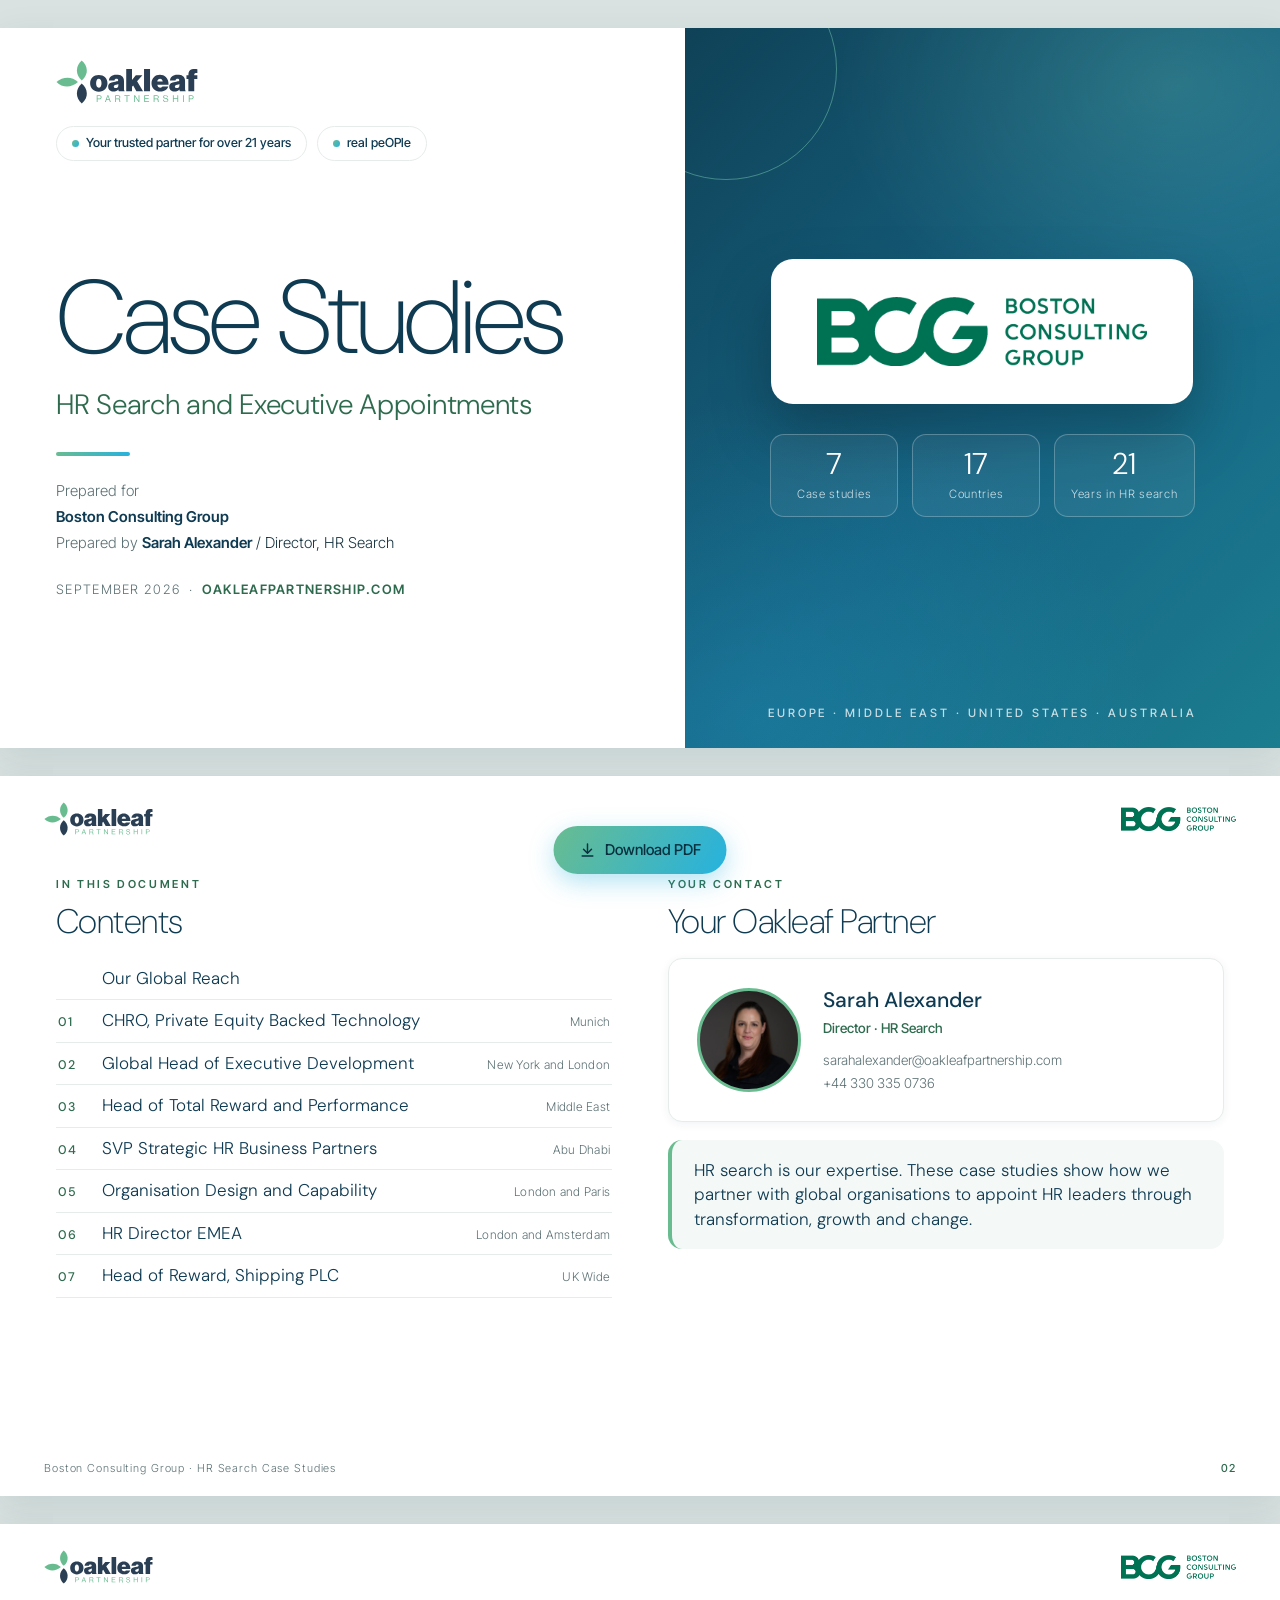
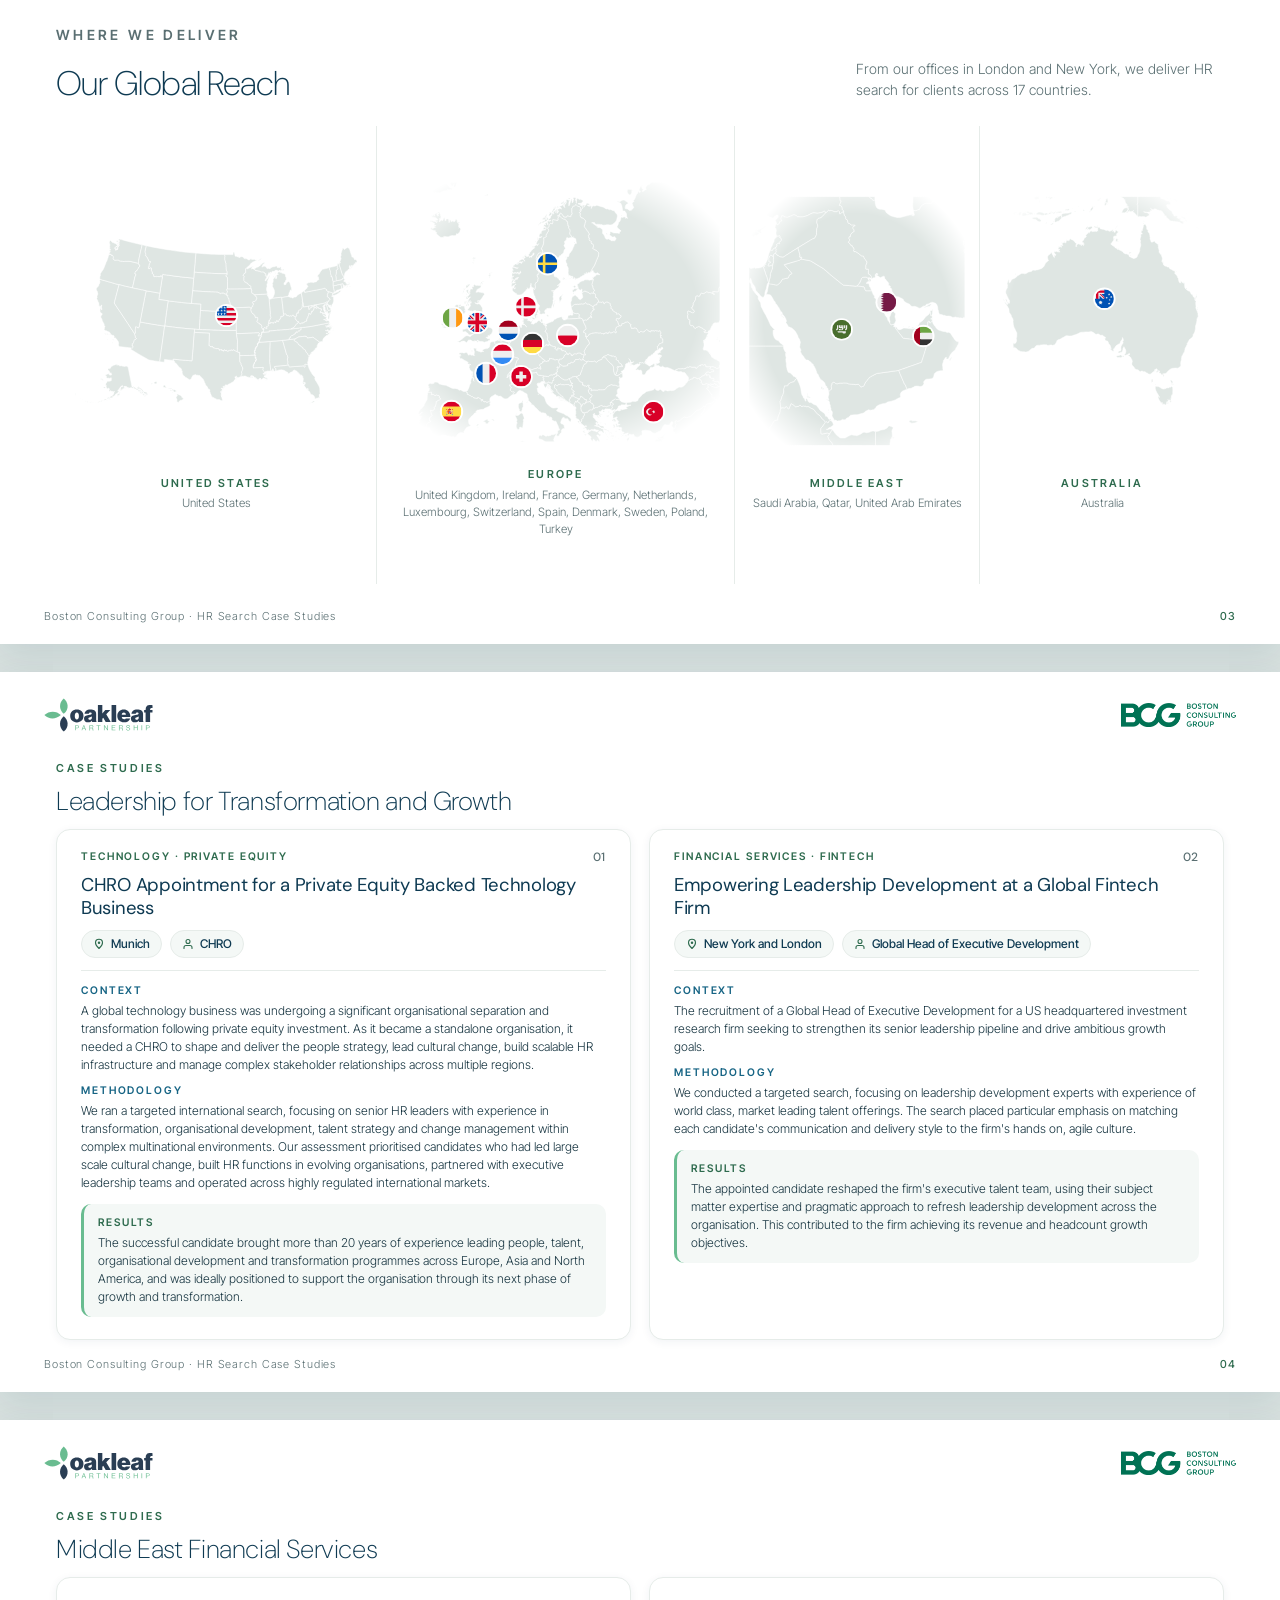
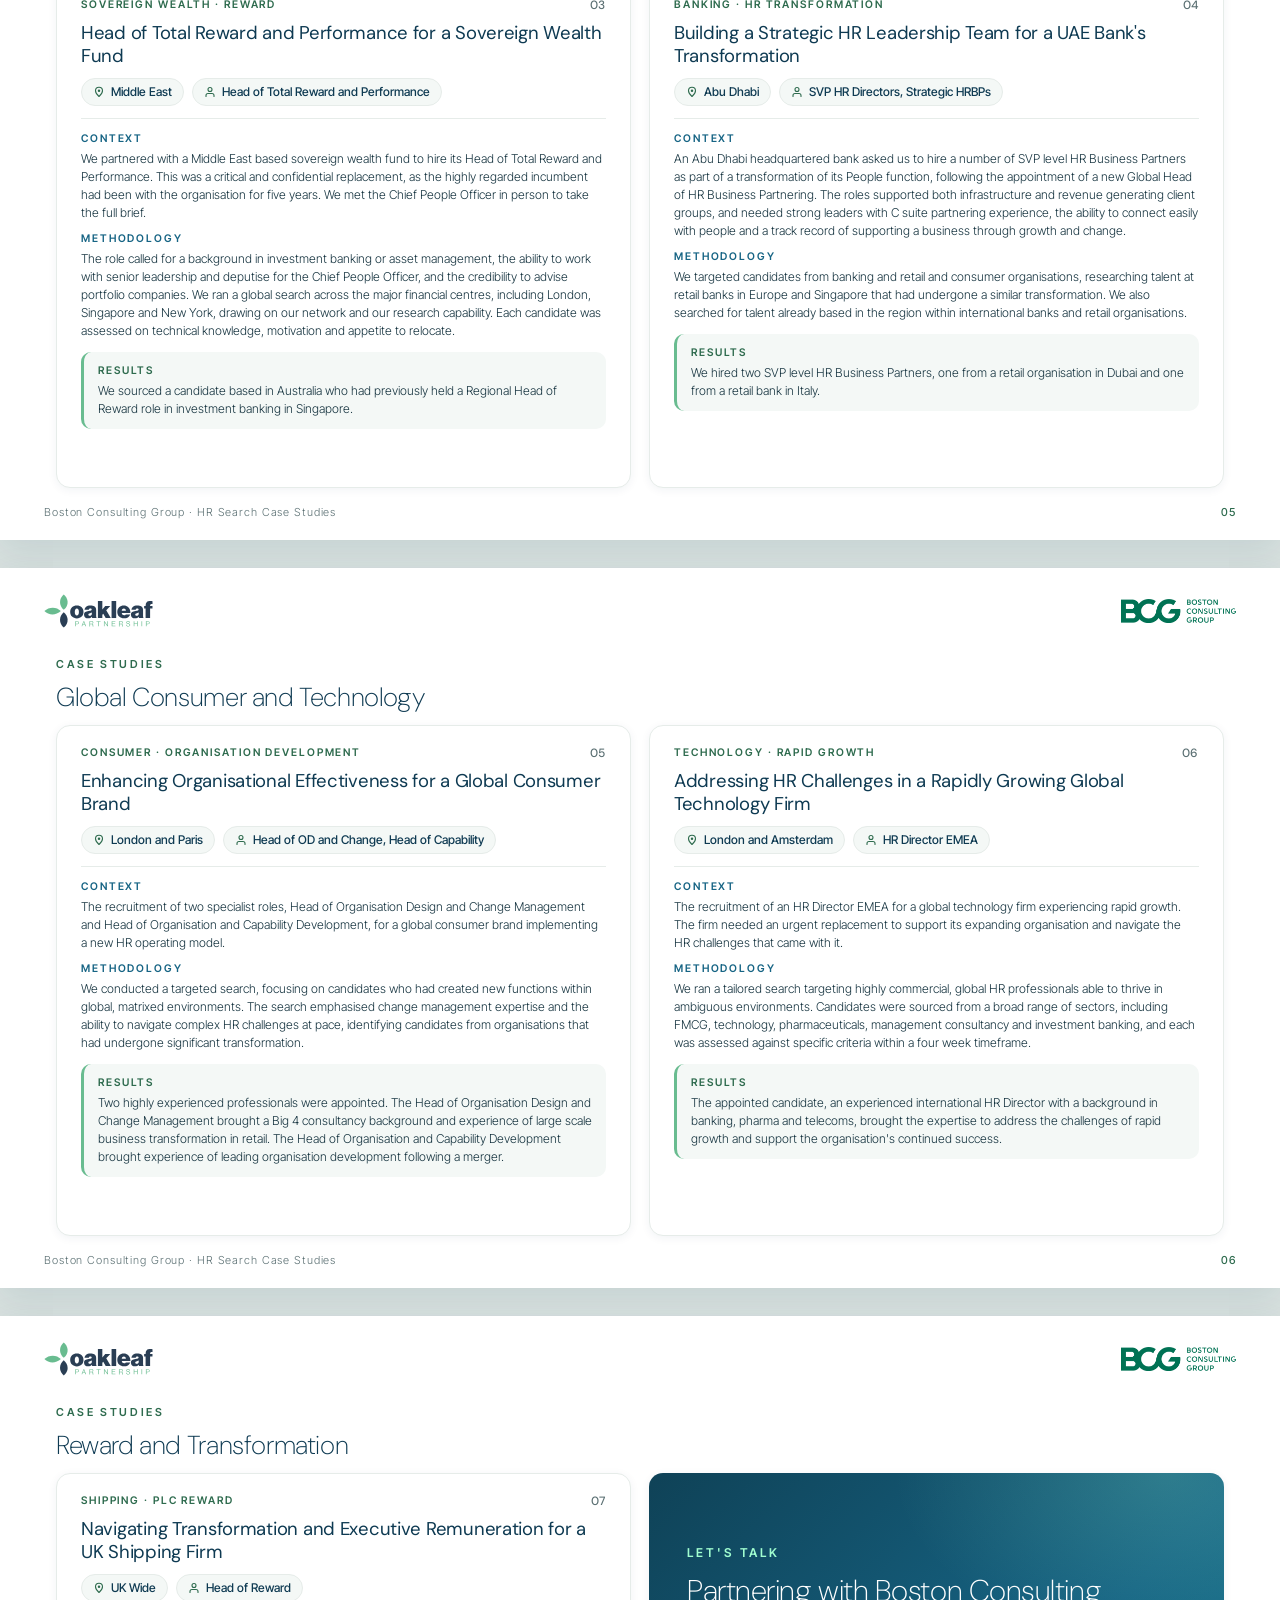
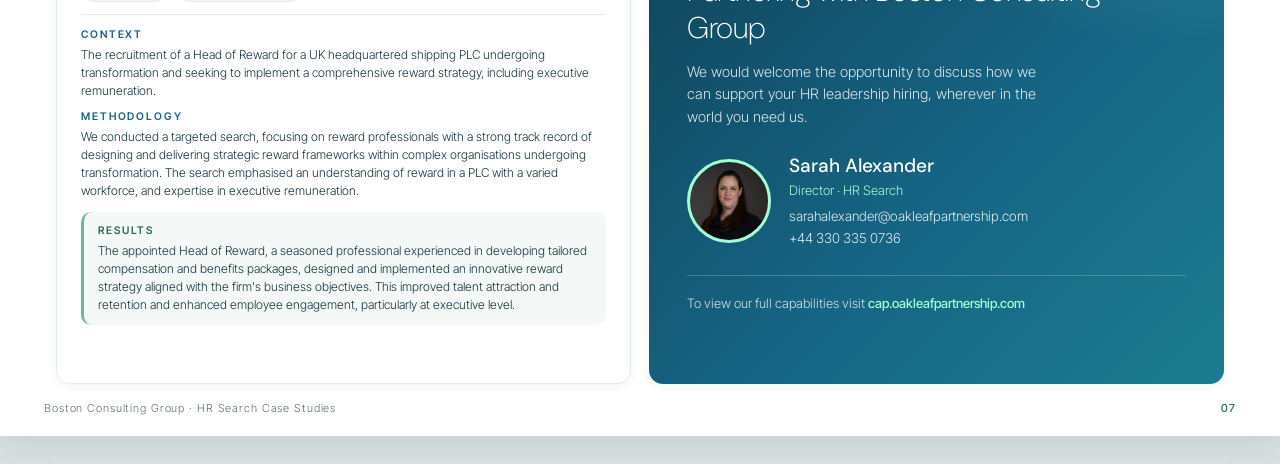
==== commit 74642e24: "BCG case studies: cut to 7, embed all images so the page renders anywhere Co-Authored-By: Claude Opu" ====
--- a/bcg/index.html
+++ b/bcg/index.html
@@ -57,6 +57,18 @@
     box-shadow: var(--shadow-md);
   }
 
+
+  /* embedded images, so the page renders from disk, email or the live site */
+  .img { display: block; background-repeat: no-repeat; background-position: center; background-size: contain; }
+  .img-oakleaf { background-image: url("[data-uri]"); aspect-ratio: 1075 / 334; }
+  .img-bcg { background-image: url("[data-uri]"); aspect-ratio: 900 / 188; }
+  .img-sarah { background-image: url("[data-uri]"); background-size: cover; aspect-ratio: 1; }
+  .chrome .img-oakleaf { height: 34px; }
+  .chrome .img-bcg { height: 24px; }
+  .cover__left > .img-oakleaf { height: 44px; align-self: flex-start; }
+  .cover__client-card .img-bcg { width: 330px; }
+  * { -webkit-print-color-adjust: exact; print-color-adjust: exact; }
+
   /* ---- shared chrome ---- */
   .chrome {
     position: absolute; inset: 0 0 auto 0; z-index: 5;
@@ -163,11 +175,13 @@
     content: counter(toc, decimal-leading-zero);
     font-size: 12.5px; font-weight: 500; letter-spacing: 0.06em; color: var(--green-ink); min-width: 26px;
   }
+  .toc__list li.toc__lead { counter-increment: none; }
+  .toc__list li.toc__lead::before { content: ""; }
   .toc__list li span { margin-left: auto; font-family: var(--font); font-size: 12px; color: var(--muted); letter-spacing: 0.02em; }
   .contact-card { padding: 26px 28px; display: grid; grid-template-columns: auto 1fr; gap: 22px; align-items: center; }
-  .contact-card img {
+  .contact-card .img-sarah {
     width: 104px; height: 104px; border-radius: 50%; object-fit: cover;
-    border: 3px solid var(--green); background: #333;
+    border: 3px solid var(--green); background-color: #333;
   }
   .contact-card__name { font-family: var(--font-display); font-weight: 500; font-size: 21px; color: var(--navy); }
   .contact-card__role { font-size: 13.5px; font-weight: 500; color: var(--green-ink); margin: 2px 0 10px; }
@@ -244,7 +258,7 @@
   .case--contact h3 { color: #fff; font-size: 30px; font-weight: 200; margin-bottom: 14px; min-height: 0; }
   .case--contact p.lede { font-size: 14.5px; color: rgba(255, 255, 255, 0.85); line-height: 1.55; margin-bottom: 24px; max-width: 44ch; }
   .person { display: flex; align-items: center; gap: 18px; }
-  .person img { width: 84px; height: 84px; border-radius: 50%; object-fit: cover; border: 3px solid var(--mint); background: #333; }
+  .person .img-sarah { width: 84px; height: 84px; border-radius: 50%; object-fit: cover; border: 3px solid var(--mint); background-color: #333; }
   .person b { display: block; font-family: var(--font-display); font-weight: 500; font-size: 19px; }
   .person .role { font-size: 13px; color: var(--mint); margin-bottom: 6px; display: block; }
   .person a { display: block; font-size: 13.5px; color: rgba(255, 255, 255, 0.88); line-height: 1.6; }
@@ -286,8 +300,8 @@
     html { background: #eef2f1; }
     .page { width: 100%; height: auto; margin: 0 0 14px; overflow: visible; }
     .chrome { position: static; padding: 18px 20px 0; }
-    .chrome img.oakleaf { height: 30px; }
-    .chrome img.client { height: 18px; }
+    .chrome .img-oakleaf { height: 30px; }
+    .chrome .img-bcg { height: 18px; }
     .pagefoot { position: static; padding: 16px 20px 20px; }
     .section-title { font-size: 27px; }
 
@@ -300,7 +314,7 @@
     .cover__right { height: 380px; }
     .cover__client { gap: 22px; }
     .cover__client-card { padding: 24px 28px; }
-    .cover__client-card img { width: 220px; }
+    .cover__client-card .img-bcg { width: 220px; }
     .cover__stat { min-width: 0; padding: 10px 12px; }
     .cover__stat b { font-size: 24px; }
 
@@ -342,7 +356,7 @@
      ============================================================ -->
 <section class="page cover">
   <div class="cover__left">
-    <img src="/assets/oakleaf-partnership.svg" alt="Oakleaf Partnership">
+    <span class="img img-oakleaf" role="img" aria-label="Oakleaf Partnership"></span>
     <div class="cover__badges">
       <span class="chip">Your trusted partner for over 21 years</span>
       <span class="chip">real peOPle</span>
@@ -361,9 +375,9 @@
   </div>
   <div class="cover__right">
     <div class="cover__client">
-      <div class="cover__client-card"><img src="/bcg/img/bcg-logo.png" alt="Boston Consulting Group"></div>
+      <div class="cover__client-card"><span class="img img-bcg" role="img" aria-label="Boston Consulting Group"></span></div>
       <div class="cover__stats">
-        <div class="cover__stat"><b>9</b><span>Case studies</span></div>
+        <div class="cover__stat"><b>7</b><span>Case studies</span></div>
         <div class="cover__stat"><b>17</b><span>Countries</span></div>
         <div class="cover__stat"><b>21</b><span>Years in HR search</span></div>
       </div>
@@ -377,23 +391,21 @@
      ============================================================ -->
 <section class="page">
   <div class="chrome">
-    <img class="oakleaf" src="/assets/oakleaf-partnership.svg" alt="Oakleaf Partnership">
-    <img class="client" src="/bcg/img/bcg-logo.png" alt="Boston Consulting Group">
+    <span class="img img-oakleaf" role="img" aria-label="Oakleaf Partnership"></span>
+    <span class="img img-bcg" role="img" aria-label="Boston Consulting Group"></span>
   </div>
   <div class="toc">
     <div>
       <p class="eyebrow">In this document</p>
       <h2 class="section-title">Contents</h2>
       <ul class="toc__list">
-        <li>Our Global Reach</li>
+        <li class="toc__lead">Our Global Reach</li>
         <li>CHRO, Private Equity Backed Technology<span>Munich</span></li>
         <li>Global Head of Executive Development<span>New York and London</span></li>
         <li>Head of Total Reward and Performance<span>Middle East</span></li>
         <li>SVP Strategic HR Business Partners<span>Abu Dhabi</span></li>
         <li>Organisation Design and Capability<span>London and Paris</span></li>
-        <li>Specialist HR Roles Project<span>London and Paris</span></li>
         <li>HR Director EMEA<span>London and Amsterdam</span></li>
-        <li>Senior HR Talent Pipeline<span>London and Berlin</span></li>
         <li>Head of Reward, Shipping PLC<span>UK Wide</span></li>
       </ul>
     </div>
@@ -401,7 +413,7 @@
       <p class="eyebrow">Your contact</p>
       <h2 class="section-title">Your Oakleaf Partner</h2>
       <div class="card contact-card">
-        <img src="/bcg/img/sarah-alexander.jpg" alt="Sarah Alexander">
+        <span class="img img-sarah" role="img" aria-label="Sarah Alexander"></span>
         <div>
           <p class="contact-card__name">Sarah Alexander</p>
           <p class="contact-card__role">Director &middot; HR Search</p>
@@ -424,8 +436,8 @@
      ============================================================ -->
 <section class="page">
   <div class="chrome">
-    <img class="oakleaf" src="/assets/oakleaf-partnership.svg" alt="Oakleaf Partnership">
-    <img class="client" src="/bcg/img/bcg-logo.png" alt="Boston Consulting Group">
+    <span class="img img-oakleaf" role="img" aria-label="Oakleaf Partnership"></span>
+    <span class="img img-bcg" role="img" aria-label="Boston Consulting Group"></span>
   </div>
   <div class="reach">
     <div class="reach__head">
@@ -437,22 +449,22 @@
     </div>
     <div class="reach__maps">
       <div class="region">
-        <!--MAP:us--><svg class="map-svg" viewBox="0 0 340 300" role="img" aria-label="United States"><g class="land"><path d="M234.0,209.0L235.3,208.7L235.3,208.5L235.6,208.8L235.4,209.0L235.2,208.9L234.4,209.1ZM232.0,173.9L232.0,173.9L236.6,173.5L240.0,173.2L246.1,172.7L247.4,172.5L247.6,173.4L248.7,177.2L251.7,187.9L251.9,188.0L251.8,188.2L252.1,188.5L252.3,189.4L252.6,189.8L253.0,190.2L253.1,190.7L253.4,190.9L253.2,191.7L253.7,191.8L253.9,192.0L253.7,192.4L253.3,192.7L253.0,193.1L253.1,193.4L253.2,194.0L253.1,194.5L252.8,195.3L253.0,196.1L253.0,196.4L253.5,196.9L253.6,197.6L253.5,198.0L253.6,198.2L253.5,198.8L253.5,199.3L253.4,199.4L253.5,200.1L254.0,200.6L254.3,201.3L248.8,202.0L244.9,202.4L241.0,202.7L238.2,203.0L238.2,203.3L238.0,204.0L238.6,204.5L238.7,204.8L239.6,205.3L239.7,205.6L239.4,206.5L239.7,206.9L240.0,207.0L239.6,207.2L239.5,207.7L239.2,207.9L239.4,208.0L239.1,208.2L238.3,208.5L237.1,208.8L236.4,208.8L236.5,208.6L236.8,208.7L237.6,208.5L237.6,208.3L237.0,207.7L236.6,207.5L236.4,206.9L236.5,206.6L236.4,206.0L236.3,205.7L235.8,205.5L235.5,205.9L235.6,206.1L235.3,206.9L235.4,207.8L235.2,208.3L234.9,208.3L234.9,208.1L234.4,207.9L234.0,208.0L233.9,207.9L233.6,208.0L233.1,204.4L232.3,198.3L232.2,196.9L232.3,193.3L232.4,183.4L232.6,177.8L232.7,174.7L232.3,174.5Z"/><path d="M58.3,228.1L58.4,227.7L58.6,227.8ZM56.6,234.0L56.8,233.8L57.0,234.0L56.9,233.6L57.5,233.2L57.7,233.0L57.6,232.7L58.0,232.5L57.8,233.3L58.0,233.1L58.3,233.4L58.5,233.3L58.4,233.8L58.1,233.6L58.2,233.8L57.7,233.7L57.6,234.0L57.2,234.2ZM55.3,238L55.7,237.8L55.9,238.0L55.5,238.1ZM54.8,235.8L55.0,235.5L55.5,235.1L55.9,235.1L56.0,235.5L56.0,235.1L55.9,234.7L56.2,234.5L56.4,234.6L56.8,234.6L56.6,234.3L57.1,234.5L56.8,234.3L57.4,234.4L57.3,234.6L57.6,234.6L57.9,234.3L58.2,234.8L58.0,234.8L57.9,235.2L58.4,235.1L58.1,235.7L57.6,235.5L57.8,235.8L57.5,236.1L57.0,236.3L57.4,236.4L56.9,236.6L56.8,236.8L56.7,236.6L56.7,236.3L56.3,237.1L56.0,237.4L55.6,237.4L56.0,236.9L55.9,236.9L56.1,236.4L55.4,237.2L55.1,236.8L55.1,236.3L54.7,236.0ZM54.7,238.2L55.1,237.8L55.3,237.9L54.8,238.3ZM53.3,239.8L53.5,239.5L53.5,239.9ZM47.8,241.7L47.8,241.4L48.0,241.7ZM47.5,241.1L47.8,240.9L47.7,241.5L47.5,241.4ZM46.6,241.7L46.9,241.4L46.8,241.2L47.0,241.0L47.3,241.1L47.2,241.3ZM45.8,240.6L46.1,240.4L46.6,240.6L46.6,240.8L46.3,240.6L46.3,241.1L46.0,240.9L45.9,241.1ZM46.4,232.2L46.5,231.9L47.0,231.7L46.7,232.2ZM44.3,240.9L44.4,240.8L44.7,241.0L44.5,241.1ZM43.4,241.3L43.7,241.3L43.6,241.6ZM46.0,219.2L46.3,219.1L46.3,219.3ZM42.7,242.4L42.7,242.3L43.4,242.7L43.2,242.8ZM39.0,242.8L39.4,242.8L39.4,242.9ZM38.4,242.3L38.5,242.2L38.8,242.5L38.5,242.7ZM37.7,242.5L38.1,242.3L38.3,242.7L37.7,242.7ZM38.9,226.8L39.5,226.9L39.8,226.7L40.3,226.7L40.6,226.5L40.6,226.8L40.9,226.8L41.0,227.1L41.1,228.0L40.5,228.0L40.2,228.3L40.0,227.9L39.7,227.9L38.9,227.2ZM34.7,244.0L35.3,243.8L35.5,243.9L36.2,243.3L36.4,243.5L36.5,243.3L36.2,243.2L36.0,243.0L36.2,242.7L36.8,242.6L36.8,242.9L37.0,243.0L37.2,242.7L37.5,243.0L36.9,243.4L37.5,243.2L37.5,243.4L37.2,243.6L36.8,243.6L36.4,244.0L35.8,244.0L35.5,244.1L35.0,244.3ZM41.0,212.9L41.7,212.6L42.5,212.2L43.7,211.7L44.4,211.5L45.2,211.3L45.8,211.4L45.8,211.7L45.6,212.4L45.7,212.7L46.3,212.8L46.7,212.8L47.1,213.0L47.4,212.9L47.7,213.1L48.0,212.6L48.6,212.6L48.5,212.4L48.1,212.2L47.7,212.2L47.8,211.8L47.4,211.3L47.2,211.2L47.1,210.9L47.4,210.7L47.7,211.1L47.6,211.5L48.1,212.0L48.3,212.0L47.8,211.3L48.0,210.9L48.3,210.7L48.0,210.5L47.3,210.6L46.1,210.0L46.1,209.7L46.0,208.9L44.9,207.5L44.4,207.2L44.2,206.8L43.8,206.4L44.1,206.3L44.3,206.0L44.5,205.2L45.3,205.4L46.3,205.4L47.0,205.0L47.4,204.6L47.5,203.8L47.7,203.4L48.5,202.5L48.9,202.2L49.4,202.3L49.9,202.2L50.4,201.8L51.0,201.2L51.4,201.1L51.8,201.3L52.6,201.1L52.9,200.9L53.5,200.1L53.7,200.1L54.5,200.5L54.5,200.7L54.1,201.0L54.2,201.3L54.4,201.3L54.5,201.1L54.8,200.8L55.0,200.5L55.3,200.8L55.3,201.4L55.7,201.5L55.9,201.2L56.5,201.1L57.4,201.3L57.2,201.7L57.2,201.9L57.8,202.0L57.7,202.3L58.3,202.4L58.5,202.2L59.0,202.2L59.0,202.3L59.8,202.0L60.4,202.2L60.6,202.2L60.8,202.5L60.9,202.3L61.4,202.7L61.9,202.7L62.1,202.6L63.0,202.6L63.5,202.9L63.9,203.0L64.2,202.9L64.8,202.4L65.3,202.3L67.1,203.1L67.5,203.2L72.2,226.7L72.8,226.7L72.8,226.5L73.5,226.7L73.8,226.2L74.5,226.0L74.5,226.7L74.8,226.9L75.3,227.0L75.5,227.4L77.1,228.4L77.5,229.1L78.1,228.3L78.4,228.2L78.5,227.9L78.3,227.4L78.6,227.4L78.4,227.1L78.9,226.8L79.4,226.3L80.1,226.7L80.1,227.1L80.4,227.4L80.7,227.3L81.3,227.7L81.6,228.1L82.2,228.3L83.0,228.8L82.9,229.0L83.5,229.4L83.7,229.8L84.1,230.1L84.8,230.8L85.4,231.3L85.4,231.7L85.9,231.6L85.9,232.1L86.3,232.2L86.5,232.6L86.8,232.5L87.7,232.8L88.1,232.7L88.7,232.9L88.8,233.1L89.3,233.0L89.5,233.4L89.5,233.8L89.7,234.3L90.2,234.9L90.0,236.0L89.7,236.6L89.5,236.4L89.3,236.6L88.7,235.7L88.9,235.3L88.7,234.8L88.4,234.3L88.2,234.1L88.6,234.7L88.7,235.4L88.6,235.7L88.2,235.7L87.8,235.6L87.4,235.3L87.5,234.9L87.3,234.3L87.3,234.9L87.2,235.1L87.3,235.4L86.9,235.3L86.7,235.0L86.8,234.6L86.7,234.1L86.7,233.7L86.5,234.1L86.7,234.3L86.4,234.6L86.1,234.2L85.7,234.2L85.6,234.0L85.8,233.6L86.1,233.5L85.9,233.2L86.1,233.2L85.5,232.9L85.4,232.6L85.1,232.5L84.6,232.1L83.8,232.0L83.8,231.5L83.5,231.0L83.3,230.9L83.2,230.7L83.9,230.8L83.3,230.5L83.1,230.5L82.4,230.0L82.3,229.5L82.2,229.7L81.5,229.8L81.2,229.2L80.4,228.5L80.0,227.7L79.6,227.5L79.5,227.6L80.0,228.0L80.1,228.4L80.6,229.1L81.0,230.1L80.6,230.0L80.4,229.7L80.1,229.7L79.8,229.9L79.6,229.3L79.3,228.9L79.1,229.1L78.7,229.0L78.6,228.7L78.5,228.9L78.2,228.8L78.1,229.0L78.6,229.0L79.0,229.3L79.2,229.3L79.6,230.0L79.2,230.3L79.0,230.3L78.9,230.6L78.4,230.3L78.2,230.3L77.5,230.0L76.9,229.6L76.9,229.4L76.3,229.1L75.8,229.0L75.4,228.8L74.7,228.6L74.0,228.3L74.1,228.0L74.3,228.0L74.1,227.4L74.2,226.9L74.0,227.5L73.4,228.0L72.6,228.1L71.9,227.8L72.0,227.5L71.6,227.7L70.4,227.6L70.0,227.6L68.3,228.1L67.9,228.7L68.0,228.3L68.3,228.0L68.5,228.0L68.1,227.7L67.3,227.7L67.5,227.5L67.2,227.5L67.4,227.1L66.9,227.5L66.2,227.2L66.0,227.3L66.2,226.9L65.8,227.2L65.8,227.5L65.1,227.8L65.1,227.3L65.3,227.3L66.1,226.9L65.9,226.6L65.6,226.9L65.7,226.5L65.2,226.8L64.9,226.6L65.5,226.3L65.1,226.4L64.8,226.1L64.9,225.7L64.5,226.2L64.4,225.7L64.3,226.2L64.1,226.4L63.9,226.2L63.6,226.6L63.1,226.7L63.3,225.9L63.0,226.0L62.9,226.8L63.2,226.8L63.0,227.5L63.2,227.2L63.5,227.6L63.3,228.1L63.7,228.5L63.5,228.9L63.2,228.9L63.0,228.4L62.9,228.9L62.7,229.0L62.1,228.9L61.7,229.2L61.8,228.9L61.7,228.5L61.6,229.1L61.3,229.0L61.3,229.8L60.9,229.4L61.1,229.7L60.6,230.4L60.5,230.5L60.3,230.0L60.2,230.4L60.1,230.4L59.8,231.0L59.4,231.0L59.2,230.8L59.0,231.2L58.8,231.2L58.5,230.9L58.6,230.5L59.1,230.3L59.7,229.5L59.5,229.5L59.1,229.9L58.6,229.6L58.8,228.9L59.1,228.4L59.3,227.6L59.1,227.1L59.5,226.9L60.3,226.2L60.6,226.6L60.8,226.7L61.1,226.4L61.9,226.6L61.1,226.3L60.7,225.9L61.1,225.3L61.4,225.1L61.2,225.0L60.9,225.3L60.8,225.7L60.2,225.7L59.9,225.6L59.5,225.9L59.3,226.3L59.0,226.4L58.6,226.8L58.7,227.1L58.5,227.1L58.0,227.7L58.1,228.0L57.4,228.6L57.7,228.8L57.4,229.3L56.8,229.4L57.1,229.5L57.1,229.8L56.1,230.2L56.2,230.5L55.7,230.7L55.6,231.6L55.7,231.4L56.2,231.5L56.6,231.7L56.8,232.0L56.6,232.3L56.3,232.6L56.0,232.6L55.8,232.9L55.8,233.2L55.5,233.8L55.2,234.0L54.9,234.1L54.3,234.3L54.3,234.5L54.0,234.6L54.0,234.9L53.6,234.7L53.4,235.3L53.0,235.3L53.0,235.6L52.8,235.5L52.3,236.0L52.6,235.9L52.6,236.2L52.3,236.7L51.8,236.8L51.3,237.3L51.1,237.0L50.6,237.6L50.6,237.5L50.3,237.7L50.4,238.0L50.0,237.8L49.7,237.9L49.5,238.3L50.0,238.6L49.4,238.9L49.4,239.2L49.2,238.9L49.2,239.2L48.9,239.1L48.8,239.3L47.9,239.4L47.8,239.9L47.5,240.1L47.8,239.5L47.4,239.4L47.1,239.7L46.6,239.9L46.3,240.2L45.9,240.0L45.3,240.4L44.9,240.4L45.2,239.7L44.8,239.7L44.6,240.3L44.3,240.7L44.1,240.6L44.2,240.9L43.9,240.8L43.7,241.1L43.4,241.0L43.4,240.5L43.3,240.3L43.1,240.5L43.3,240.8L43.2,241.2L42.8,241.2L42.5,240.7L42.3,240.9L42.5,241.2L42.0,241.4L42.3,241.6L42.4,241.9L42.0,241.6L41.6,241.9L40.9,241.8L40.5,241.9L40.4,242.1L40.0,242.2L39.7,242.1L39.6,241.7L40.0,241.5L40.3,241.1L41.3,240.7L41.9,240.8L42.1,241.3L42.2,240.6L42.9,240.6L43.4,239.9L43.9,239.4L44.6,239.0L45.6,238.8L46.1,238.8L45.8,239.3L46.0,239.5L46.1,239.1L46.5,239.2L46.8,239.5L46.9,239.4L46.4,238.9L46.8,238.3L47.6,237.6L48.0,237.4L48.9,236.9L49.3,237.1L49.3,236.6L49.7,236.0L50.2,235.7L50.7,235.2L51.0,233.7L51.2,233.6L51.1,233.4L51.2,232.8L51.8,232.3L51.8,231.9L51.7,231.9L50.3,232.4L49.8,232.0L49.9,231.4L49.5,231.7L49.4,232.2L49.5,232.7L49.3,233.0L49.1,232.9L48.7,231.9L48.3,231.5L48.0,231.8L47.8,231.6L47.5,231.3L47.5,231.0L46.9,231.4L46.1,231.8L46.0,231.9L45.5,232.2L45.3,231.9L45.6,231.6L45.6,231.1L45.3,230.3L45.5,230.0L45.9,229.8L45.5,228.6L45.2,227.9L45.0,228.0L45.0,228.4L44.7,228.3L44.2,228.6L43.4,228.7L42.9,228.5L42.9,228.0L42.6,227.8L42.3,227.2L42.0,227.0L41.9,226.8L42.1,226.6L41.6,226.5L42.2,226.1L42.2,225.7L42.0,225.4L42.3,225.3L42.0,224.8L41.8,225.1L41.6,225.0L41.6,224.5L41.3,224.3L41.3,224.1L41.6,223.9L41.4,223.7L41.1,223.8L41.2,223.5L41.6,223.5L41.3,223.0L41.9,223.1L41.8,222.6L41.9,222.3L43.2,221.1L43.2,220.8L43.6,220.1L43.9,219.8L44.2,219.8L44.6,219.9L45.1,220.5L45.4,220.4L45.9,220.1L46.4,219.5L46.7,219.6L47.2,219.7L47.7,219.6L48.2,218.9L48.1,218.1L48.1,217.7L47.8,217.3L47.5,217.2L47.7,216.9L48.1,217.0L48.4,216.8L48.4,216.5L48.0,216.0L47.8,216.3L47.5,216.2L46.9,216.4L46.4,216.8L46.1,217.3L46.1,216.8L45.8,216.4L45.6,216.5L45.9,216.8L45.6,216.8L45.3,216.5L44.4,216.4L43.7,216.6L42.4,216.0L42.2,215.6L42.4,215.3L42.1,214.9L42.0,214.5L42.3,214.6L42.6,214.2L42.5,214.0L41.5,213.7L41.0,213.1ZM32.6,244.8L33.2,244.3L33.2,244.1L33.5,243.9L33.9,244.0L33.8,243.8L34.0,243.5L34.6,243.3L34.9,243.5L34.7,243.8L34.0,244.1L33.6,244.5L32.5,244.8ZM33.8,235.1L34.2,235.2L34.0,235.4ZM31.2,244.4L31.6,244.4L31.6,244.7L31.2,244.6ZM33.3,233.5L33.6,233.5L33.4,233.7ZM29.8,244.7L30.1,244.6L30.1,244.8L29.8,244.9ZM35.7,217.2L36.0,216.6L36.1,216.9L36.8,217.4L37.3,217.2L37.7,217.5L37.7,217.9L38.2,218.3L39.1,218.7L38.8,219.0L38.2,218.9L37.8,219.3L37.7,218.9L37.2,218.3L36.7,217.8L36.5,217.7L36.0,217.9L35.7,217.7ZM26.9,244.7L27.2,244.6L27.4,244.7L27.2,244.9ZM32.2,224.3L32.4,224.1L32.4,224.4L33.0,225.1L32.5,224.8ZM24.6,244.5L24.9,244.7L25.2,244.7L25.6,244.9L26.2,245.1L25.5,245.1L24.7,244.7ZM22.6,244.1L23.1,244.2L24.3,244.2L24.2,243.9L24.6,243.7L24.8,244.1L24.4,244.3L24.5,244.5L23.9,244.6L23.4,244.5ZM21.3,243.6L21.6,243.8L21.4,244.0L21.2,243.9ZM21.0,244.2L21.5,244.1L21.5,244.3L21.1,244.3ZM19.7,244.2L20.2,243.9L20.3,243.5L20.7,243.6L20.5,243.9L21.0,244.0L20.9,244.3L20.6,244.2L20.0,244.4ZM18.7,243.7L19.5,243.7L19.7,243.4L19.9,243.6L19.6,243.9L19.4,244.0L19.2,243.8ZM18.1,242.9L18.5,243.0L18.7,243.4L18.3,243.8L18.1,243.4L18.3,243.5ZM14.8,241.3L15.1,241.4L15.2,241.5L14.9,241.7ZM13.2,241.6L13.6,241.8L13.9,242.5L13.6,242.0ZM11.4,240.1L11.9,240.0L12.2,239.8L12.3,240.0L11.5,240.3ZM6.5,236.2L7.0,236.2L7.0,236.6ZM6,234.4L6.3,234.3L6.9,234.7L7.1,235.3L6.9,235.1L6.8,235.2L6.4,235.1L6.2,234.5ZM88.4,236.5L88.7,236.2L88.8,236.4L88.7,236.6ZM88.1,236.3L88.1,236.0L88.0,235.7L88.3,235.8L88.5,236.3ZM87.5,235.7L87.6,235.5L87.9,235.7L87.9,236.2ZM85.2,234.1L85.3,233.9L85.6,234.3ZM85.1,233.8L85.2,233.5L85.6,233.5L85.7,233.8L85.4,234.0ZM84.8,236.3L84.8,236.0L85.2,235.9L85.4,236.0L85.3,236.3L85.0,236.6L85.0,236.3ZM84.4,235.1L84.6,234.5L84.3,234.4L84.4,234.0L85.0,233.9L85.6,234.5L86.0,234.7L86.3,234.9L86.9,235.5L86.4,235.4L86.4,235.7L86.6,235.5L87.1,235.8L87.2,236.2L87.4,236.0L87.5,236.1L87.5,236.7L87.6,236.5L87.9,237.1L87.8,237.3L87.4,237.4L87.1,237.4L87.3,237.1L86.8,237.0L86.7,236.5L86.5,236.6L86.6,237.0L86.3,236.9L86.2,236.5L85.9,236.5L86.5,237.3L86.7,237.1L87.0,237.4L86.7,237.4L86.9,237.7L86.7,237.7L86.0,237.2L85.7,236.6L85.4,236.7L85.4,236.5L85.8,236.1L85.4,235.8L84.6,235.5L84.8,235.3L84.7,234.8L84.5,235.2ZM83.6,235.4L84.0,235.4L83.8,235.6ZM82.9,233.1L83.0,232.9L83.3,232.8L83.5,233.1L83.4,232.7L83.2,232.6L83.4,232.3L84.2,232.3L84.5,232.2L84.9,232.6L85.6,233.0L85.3,233.3L84.8,233.4L84.8,233.6L84.5,233.6L84.2,233.8L84.0,233.6L84.1,234.8L83.9,235.1L83.6,234.9L83.4,234.3L83.4,233.8L83.2,233.8ZM81.0,229.5L81.4,229.8L81.5,230.0L81.7,229.9L82.2,229.8L82.2,230.0L82.8,230.6L83.0,231.0L82.6,230.6L82.4,230.5L82.5,230.8L82.9,231.1L83.2,231.7L82.6,232.7L82.5,232.8L82.3,232.3L82.4,231.8L82.1,231.6L81.8,231.1L81.8,230.8L81.2,230.0ZM80.8,232.4L81.0,231.8L81.6,232.0L81.9,231.9L82.0,232.3L82.7,233.5L83.0,234.7L83.0,234.9L82.8,234.8L82.0,233.9L81.3,233.6L81.5,233.5L81.5,233.1L81.2,233.0L81.3,232.5L81.1,232.6ZM80.7,232.7L80.7,232.4L81.1,232.7L81.1,233.2L80.8,233.3L80.9,233.0ZM79.2,231.3L79.2,230.9L79.4,230.7L79.2,230.4L79.5,230.6L79.8,230.4L80.0,230.1L80.6,230.4L81.3,230.4L81.4,230.7L81.2,230.9L81.4,231.0L81.8,231.7L81.5,231.9L80.7,231.6L80.9,232.0L80.8,232.4L80.5,232.3L80.1,232.0L79.9,232.0L79.6,231.5ZM63.6,229.2L63.8,228.9L64.2,228.3L64.5,227.6L64.7,227.9L64.1,228.8L64.3,228.9ZM63.5,228.1L63.6,227.5L63.9,227.2L63.9,227.7L63.8,228.3Z"/><path d="M71.5,181.4L71.7,181.3L72.1,181.4L72.7,181.3L72.7,181.1L73.2,180.8L73.3,180.3L73.1,179.4L72.6,179.3L72.2,179.1L72.1,178.7L72.4,178.3L72.5,177.5L72.2,177.2L72.5,176.8L72.4,176.4L73.0,176.4L73.1,176.2L73.6,175.7L73.8,175.6L74.0,174.7L74.2,174.6L74.2,173.4L74.4,173.3L74.3,172.8L75.0,172.2L75.3,171.7L75.9,171.6L76.3,171.4L77.0,170.9L77.2,170.6L77.0,170.2L76.8,170.0L76.2,169.3L75.9,169.2L76.1,168.7L75.9,168.2L75.9,168.0L75.8,167.2L75.4,166.8L75.3,166.2L75.1,165.9L75.3,165.0L75.6,164.5L75.4,164.3L75.8,164.1L75.9,163.9L76.0,162.7L75.9,162.0L75.7,161.4L76.0,160.5L75.9,160.2L75.9,159.7L76.0,159.4L76.0,159.0L76.1,158.7L76.3,158.6L76.1,158.0L76.2,157.4L76.1,156.9L76.3,156.8L77.0,156.8L77.3,156.7L77.6,156.8L77.6,156.9L78.4,157.0L78.7,157.5L78.6,157.6L79.0,158.1L79.5,158.1L80.2,157.0L80.4,157.0L80.7,155.5L81.0,153.6L81.5,151.1L84.3,151.6L90.1,152.7L96.5,153.8L101.8,154.6L101.9,154.6L106.8,155.4L110.1,155.8L108.5,167.8L107.9,172.2L106.3,183.3L105.8,186.8L104.4,197.3L98.5,196.5L95.7,196.0L91.9,195.4L81.6,189.5L80.1,188.6L70.6,182.9L70.8,182.5L70.8,182.0L71.1,181.8Z"/><path d="M114.2,126.5L117.0,126.9L121.9,127.5L128.3,128.2L129.6,128.4L132.3,128.7L137.0,129.1L138.0,129.2L141.4,129.5L144.5,129.8L148.1,130.0L152.4,130.3L151.9,137.7L151.3,146.9L151.0,152.2L150.8,155.4L150.5,159.9L146.7,159.7L145.0,159.5L137.2,158.9L133.4,158.6L132.7,158.5L126.5,157.9L122.6,157.5L122.6,157.4L119.1,157.0L114.7,156.4L110.1,155.8L110.5,153.1L110.7,151.9L111.3,147.3L111.3,146.5L111.8,143.2L112.2,140.2L113.6,130.1L113.8,129.3Z"/><path d="M287.9,242.0L288.2,241.5L288.3,241.7L288.0,242.1ZM287.3,242.5L287.5,242.2L287.7,242.3ZM285.6,243.4L286.7,242.7L286.9,242.9L285.9,243.5ZM281.1,245.1L281.5,244.4L282.5,243.7L283.0,243.2L283.3,243.0L284.3,243.3L284.5,243.6L284.8,243.8L283.8,244.3L283.7,244.2L283.1,244.3L283.1,244.5L282.0,245.1L281.2,245.3ZM279.8,245.5L280.6,245.2L280.5,245.5L279.8,245.7ZM278.8,245.5L278.9,245.3L279.2,245.3L279.1,245.6ZM275.9,230.3L276.0,230.4L276.7,231.6L277.3,231.9L277.5,231.7L277.8,231.8L277.3,232.1L276.6,231.7L275.9,230.6ZM273.6,245.8L273.9,245.6L274.1,245.8L273.6,245.9ZM257.5,209.9L258.1,209.5L258.0,209.8L257.5,210.0ZM254.3,201.3L254.5,201.8L254.8,202.1L254.9,202.6L255.1,203.1L255.4,203.4L264.0,202.8L266.3,202.6L272.1,202.2L272.0,202.4L272.3,202.8L272.3,203.3L272.6,203.7L273.4,203.6L273.5,202.7L273.4,202.1L273.1,201.4L273.1,200.5L273.4,200.5L273.5,200.1L273.8,200.1L274.0,200.3L274.4,200.2L275.0,200.5L275.4,200.4L276.2,200.5L276.5,200.4L276.8,200.5L276.9,200.5L276.9,201.3L277.0,201.8L277.2,202.1L277.6,203.6L278.4,205.7L278.8,206.5L279.0,207.0L279.8,208.6L280.9,210.2L281.5,211.3L283.6,213.9L284.7,215.0L285.1,215.8L284.8,216.3L284.8,217.0L285.1,217.9L285.3,218.5L285.8,219.4L286.9,220.9L287.8,222.5L288.2,223.3L289.0,224.6L289.1,224.8L289.7,225.8L290.3,227.3L290.6,228.9L290.6,229.8L290.7,231.2L290.7,232.5L290.9,234.2L290.9,235.5L290.8,235.1L290.5,235.0L290.2,235.3L290.1,235.9L290.0,236.1L290.0,236.4L289.9,236.7L289.9,237.2L290.1,237.6L290.2,237.7L290.1,238.1L289.9,238.3L290.0,238.5L290.4,238.2L290.9,236.6L290.9,237.4L290.3,238.9L290.2,239.4L289.0,241.1L288.5,241.6L288.4,241.5L289.4,240.3L289.5,240.0L289.6,239.3L288.9,239.2L288.1,239.5L287.6,239.9L287.1,239.7L286.7,239.8L286.6,240.1L285.4,240.5L285.0,240.2L284.7,239.8L284.7,239.0L284.9,238.9L284.4,238.1L284.1,237.8L284.1,237.6L283.8,237.2L283.6,237.1L283.4,236.6L283.0,236.6L282.7,236.1L282.1,235.9L281.0,235.4L280.6,235.8L280.1,235.1L279.6,234.2L279.1,232.8L278.8,232.2L278.5,231.9L277.8,231.5L277.7,231.3L277.4,231.3L277.5,231.6L277.2,231.7L276.8,230.6L276.4,230.3L276.8,230.1L277.0,230.4L277.1,229.3L277.0,228.8L276.8,228.8L276.8,228.2L276.6,228.3L276.2,228.6L276.6,229.5L275.9,229.8L275.8,230.1L275.8,229.7L275.6,229.4L275.1,228.9L274.3,227.8L274.0,227.3L273.3,226.2L272.3,225.3L271.9,224.7L272.2,224.9L272.5,224.7L272.9,224.1L273.4,222.9L273.7,222.8L273.9,222.2L273.7,221.7L273.2,221.7L273.4,222.4L272.8,222.3L272.9,222.0L272.7,221.4L271.8,221.1L271.8,221.5L271.6,221.7L272.0,221.9L272.3,221.9L272.6,222.5L272.4,222.8L272.4,223.3L271.9,223.5L272.1,224.0L271.9,224.1L271.8,223.4L271.4,222.9L271.1,222.7L270.9,222.3L270.9,221.3L270.7,220.9L270.5,219.9L270.7,219.8L270.7,220.4L270.9,220.9L271.1,221.0L271.1,220.4L270.9,220.3L271.1,219.8L271.4,218.1L271.4,217.0L271.2,216.6L271.2,216.2L270.9,216.1L271.0,215.8L270.7,215.2L270.9,214.7L270.3,214.1L270.3,213.9L270.1,213.6L269.9,213.6L269.9,213.1L269.7,213.0L268.6,213.0L268.3,213.4L268.0,212.8L268.0,212.5L267.4,212.4L267.3,212.0L267.0,211.4L266.5,211.4L266.3,211.1L265.7,210.9L265.7,210.2L265.5,209.8L265.2,209.8L264.7,209.5L264.3,209.1L264.3,208.9L263.9,208.4L263.5,208.2L262.9,207.9L261.9,207.5L261.3,207.1L260.6,207.3L260.4,207.5L259.7,207.4L259.7,207.6L259.2,208.1L259.5,208.7L259.4,208.9L258.9,208.9L258.7,208.8L258.2,209.0L257.4,209.6L257.3,209.7L256.1,210.6L256.2,210.2L255.9,210.2L255.5,210.7L254.7,210.8L255.0,211.1L255.1,211.3L255.4,211.4L256.7,210.7L257.3,210.1L257.3,210.1L256.9,210.7L255.3,211.7L254.1,211.2L253.6,211.2L253.3,211.4L252.9,210.8L252.7,210.2L252.9,209.8L252.9,210.5L253.1,211.0L253.3,211.1L253.5,210.9L253.5,210.3L253.0,209.6L252.7,209.4L252.2,209.3L251.8,209.1L251.4,208.7L250.7,208.4L250.2,208.1L249.5,207.7L248.7,207.4L247.2,207.0L246.3,206.8L244.6,206.9L243.9,207.0L242.8,207.2L241.4,207.7L240.7,207.8L240.5,207.8L239.1,208.2L239.4,208.0L239.2,207.9L239.5,207.7L239.6,207.2L240.0,207.0L239.7,206.9L239.4,206.5L239.7,205.6L239.6,205.3L238.7,204.8L238.6,204.5L238.0,204.0L238.2,203.3L238.2,203.0L241.0,202.7L244.9,202.4L248.8,202.0Z"/><path d="M247.4,172.5L248.7,172.4L251.3,172.1L255.0,171.6L259.1,171.1L259.1,171.1L262.1,170.6L262.1,171.1L261.5,171.6L261.4,172.1L261.1,172.3L260.9,172.8L261.1,173.1L261.8,173.6L262.2,173.6L262.7,174.1L263.3,174.4L263.6,174.2L264.1,174.4L264.4,175.0L264.7,175.2L265.0,175.7L265.2,176.3L265.6,176.6L265.9,177.1L266.2,177.3L266.5,177.9L266.7,177.9L267.4,178.4L267.9,178.5L268.5,179.0L269.0,179.9L269.4,180.1L269.5,180.0L269.9,180.2L270.4,180.7L270.9,181.0L270.8,181.6L271.0,181.9L271.4,181.9L271.4,182.3L271.8,182.6L272.0,182.5L272.1,182.9L272.5,183.2L273.1,183.3L273.4,183.5L273.9,183.8L273.9,184.3L274.2,184.6L274.1,184.7L274.5,185.0L274.5,185.4L274.7,185.6L274.6,186L274.9,186.3L274.8,186.5L275.1,186.8L275.7,186.9L276.3,187.5L276.3,187.7L277.0,188.7L276.8,189.0L277.1,189.4L277.2,189.9L277.5,190.1L277.9,189.9L278.4,190.3L278.7,190.3L279.0,190.3L278.9,190.7L278.6,191.0L278.4,190.9L278.3,191.2L278.5,191.3L278.2,191.7L277.8,191.6L277.8,192.0L278.0,192.0L277.9,192.4L277.6,192.8L277.2,192.8L277.4,193.1L277.6,193.0L277.7,193.5L277.5,194.1L277.0,194.1L277.0,194.3L277.3,194.2L277.5,194.3L277.0,195.5L277.2,196.1L277.1,196.7L277.0,196.7L276.8,197.3L276.6,197.3L276.6,198.2L276.2,198.6L276.6,198.7L276.7,198.5L276.8,199.0L276.6,199.7L276.6,200.2L276.8,200.5L276.5,200.4L276.2,200.5L275.4,200.4L275.0,200.5L274.4,200.2L274.0,200.3L273.8,200.1L273.5,200.1L273.4,200.5L273.1,200.5L273.1,201.4L273.4,202.1L273.5,202.7L273.4,203.6L272.6,203.7L272.3,203.3L272.3,202.8L272.0,202.4L272.1,202.2L266.3,202.6L264.0,202.8L255.4,203.4L255.1,203.1L254.9,202.6L254.8,202.1L254.5,201.8L254.3,201.3L254.0,200.6L253.5,200.1L253.4,199.4L253.5,199.3L253.5,198.8L253.6,198.2L253.5,198.0L253.6,197.6L253.5,196.9L253.0,196.4L253.0,196.1L252.8,195.3L253.1,194.5L253.2,194.0L253.1,193.4L253.0,193.1L253.3,192.7L253.7,192.4L253.9,192.0L253.7,191.8L253.2,191.7L253.4,190.9L253.1,190.7L253.0,190.2L252.6,189.8L252.3,189.4L252.1,188.5L251.8,188.2L251.9,188.0L251.7,187.9L248.7,177.2L247.6,173.4Z"/><path d="M231.6,124.1L231.9,124.3L232.3,124.3L232.2,124.5L233.0,124.6L233.8,124.4L234.8,123.8L235.3,123.4L240.9,122.8L246.2,122.2L246.3,122.7L247.1,129.8L247.5,132.9L247.9,136.5L248.4,141.7L248.1,142.2L248.4,142.6L248.5,142.8L248.3,143.3L248.8,143.3L248.7,143.7L248.8,144.1L248.3,144.0L247.8,144.2L246.8,145.0L246.4,144.7L246.0,144.7L245.3,144.9L245.2,145.2L245.6,146.2L245.2,146.8L244.6,147.1L244.4,148.0L244.0,148.5L243.7,148.3L243.4,148.5L243.4,148.9L243.1,149.4L243.2,149.9L243.1,150.3L243.0,150.5L242.5,150.7L242.5,150.9L242.1,150.6L241.7,150.6L241.1,150.3L241.0,149.7L240.6,149.4L240.5,149.6L240.7,149.7L240.3,150.1L240.0,150.0L240.2,150.2L240.1,150.5L239.7,150.6L239.7,151.1L239.9,151.4L239.4,151.5L239.4,152.0L239.0,152.0L239.1,151.6L238.7,151.8L238.5,151.7L238.2,151.1L237.8,151.2L237.6,151.5L236.9,151.9L236.7,152.7L236.4,152.8L236.2,152.4L236.0,152.4L234.9,151.8L234.5,151.8L234.1,152.1L233.6,151.7L233.5,152.0L233.7,152.3L233.6,152.7L233.3,152.8L233.2,152.2L232.3,152.5L231.9,152.2L231.7,152.4L232,153.1L231.8,153.3L231.3,153.2L230.8,152.4L231.3,152.5L231.0,152.3L231.2,151.9L231.0,151.4L231.4,151.2L231.5,150.9L231.2,151.1L231.4,150.7L231.6,150.6L231.3,150.1L231.5,149.4L231.7,149.7L231.8,149.4L232.0,149.6L232.2,148.9L232.3,148.8L232.6,148.2L232.5,148.0L232.9,147.8L232.9,147.5L233.0,146.8L233.2,146.6L233.6,146.3L233.7,145.7L233.3,145.1L233.5,144.4L233.1,144.2L233.0,143.7L232.7,143.3L232.6,142.9L232.9,142.5L232.7,142.2L232.8,141.6L233.1,141.5L232.8,138.1L232.4,133.3L231.8,127.1Z"/><path d="M151.9,137.7L155.4,137.9L161.1,138.2L164.3,138.4L167.9,138.5L171.3,138.6L174.8,138.7L179.7,138.8L184.7,138.8L189.4,138.8L190.0,139.5L190.3,139.5L190.4,139.7L190.9,139.8L191.1,139.5L191.5,139.6L191.5,139.8L191.8,140.1L191.6,140.3L191.6,140.5L191.9,140.4L191.8,140.8L191.4,140.6L191.3,141.1L191.0,141.2L190.8,141.9L190.6,141.9L190.6,142.2L190.9,142.5L190.9,142.7L191.3,142.9L191.6,143.3L191.8,143.3L191.7,143.6L191.8,143.9L192.1,144.2L192.2,144.6L192.4,144.6L192.7,144.9L193.0,144.8L193.1,145.0L193.5,145.0L193.4,145.3L193.4,149.0L193.5,153.9L193.5,155.2L193.6,161.0L188.4,161.0L182.7,161.0L177.1,161.0L172.9,160.9L167.9,160.7L164.4,160.6L163.1,160.5L158.5,160.3L154.5,160.2L150.5,159.9L150.8,155.4L151.0,152.2L151.3,146.9Z"/><path d="M328.4,86.9L328.6,86.8L328.5,87.1ZM327.8,87.4L327.8,86.8L328.4,87.2L328.2,87.6ZM327.2,86.1L327.3,85.8L327.6,86.2ZM325.9,87.3L326.2,87.2L326.3,87.5ZM326.3,90.1L326.4,89.9L326.6,90.3ZM325.6,88.3L325.7,88.1L326.1,87.7L326.2,88.0L326.6,88.4L326.5,88.7L326.2,88.9L325.9,88.8L325.8,88.3ZM325.2,87.4L325.4,86.9L325.3,86.4L325.5,86.5L325.5,87.4ZM318.8,98.3L318.0,98.0L317.9,97.4L317.0,96.7L316.7,96.2L316.6,95.2L316.4,95.1L315.9,93.5L314.8,89.7L313.8,86.8L312.6,82.9L312.9,82.7L312.8,82.5L313.4,82.6L313.6,83.1L313.8,83.2L313.9,82.6L313.8,82.1L313.7,81.9L314.0,81.6L314.2,81.8L314.6,81.8L314.5,81.4L314.0,81.1L314.0,80.9L314.2,80.2L314.5,79.6L315.2,78.9L314.9,78.6L315.2,78.0L315.5,77.7L315.5,77.3L315.1,77.2L315.2,77.0L315.0,76.8L315.1,76.6L314.9,76.5L315.1,75.8L314.8,75.6L314.8,75.0L315.0,74.7L314.9,74.5L315.1,74.2L315.3,73.8L315.5,73.7L315.2,71.6L317.4,65.2L318.2,65.3L318.3,65.2L318.6,66.1L318.7,66.5L319.5,66.7L320.3,66.0L320.6,66.0L320.9,65.7L320.9,65.5L321.1,65.4L321.8,65.2L321.7,64.8L321.9,64.7L322.8,64.6L323.0,64.8L324.1,65.2L324.6,65.8L325.1,65.9L326.1,69.2L326.8,71.4L327.6,73.7L327.8,73.9L327.6,74.2L327.9,74.5L327.8,74.8L328.0,75.6L328.5,75.6L328.5,75.5L328.9,75.9L329.7,75.8L329.9,75.6L330.3,76.3L329.9,76.5L330.2,76.9L330.5,77.1L330.6,77.5L330.4,77.9L330.8,78.3L331.1,78.7L331.5,78.8L331.7,78.6L331.6,78.3L332.0,78.4L332.3,78.3L332.8,78.8L333.4,79.6L333.7,79.8L334,80.5L333.3,81.9L332.9,82.2L332.6,81.7L332.1,82.0L332.5,82.3L332.3,82.6L332.1,82.6L332.0,83.0L331.6,83.1L331.7,83.3L332.0,83.5L331.7,83.9L331.4,83.7L331.2,83.4L330.9,83.8L330.6,83.5L330.6,83.9L330.5,84.1L330.5,84.6L330.1,84.6L329.9,85.0L329.7,84.9L329.7,85.5L329.4,85.4L329.3,85.1L328.9,85.3L329.1,85.7L328.9,86.2L329.2,86.3L328.6,86.6L328.1,86.6L327.6,86.0L327.7,85.8L328.0,85.5L327.8,85.3L327.7,85.6L327.5,85.3L327.0,85.8L327.1,86.0L327.1,86.3L327.5,86.7L327.5,87.0L327.2,87.6L327.2,87.8L327.5,88.1L327.6,88.5L327.3,88.7L327.1,88.2L327.1,87.8L326.7,87.6L326.5,87.3L326.7,86.9L326.2,86.7L326.1,86.5L325.8,86.8L325.6,86.1L325.8,85.8L325.5,85.4L325.3,86.0L325.0,85.9L324.7,86.2L325.1,86.6L325.2,86.9L325.0,87.2L324.9,87.6L325.0,88.1L324.9,88.2L325.0,88.8L325.3,88.7L325.1,89.0L325.3,89.2L325.3,89.5L324.8,89.6L324.7,90.2L324.4,90.2L324.4,90.6L324.3,90.7L324.2,90.1L324.1,90.1L323.8,90.4L323.8,90.0L323.5,90.2L323.6,90.5L323.4,90.8L323.4,91.1L323.1,90.9L323.1,91.2L322.9,91.4L322.6,91.3L322.7,91.8L322.4,91.5L322.3,92.1L321.9,92.6L321.7,92.1L321.3,92.1L321.1,92.7L320.9,92.7L320.7,93.1L320.4,93.1L320.2,93.6L320.4,94.0L320.3,94.3L320.0,94.2L319.6,94.5L319.6,94.8L319.8,95.2L319.6,95.6L319.7,95.8L319.1,96.1L319.0,96.8L319.1,97.0L319.1,97.7L318.9,98.2Z"/><path d="M324.5,110.2L324.7,110.3L325.3,110.1L325.6,109.9L325.7,109.4L326.2,109.9L326.0,110.3L325.4,110.4L324.6,110.3ZM321.4,110.7L321.8,110.6L322.0,109.9L322.4,109.4L322.6,109.5L322.8,109.8L323.2,110.0L323.3,109.7L323.5,110.2L322.1,110.6L321.8,111.0ZM306.1,104.0L310.4,103.1L312.9,102.6L316.4,101.8L316.6,101.4L317.0,101.3L316.8,100.9L317.0,100.6L317.4,100.7L317.5,100.2L318.0,99.9L318.4,100.0L318.6,99.8L319.1,101.1L319.7,101.2L319.8,100.9L320.1,101.0L320.0,101.7L319.8,101.6L319.2,102.1L318.9,102.2L319.1,102.4L319.0,102.9L318.7,103.0L318.6,103.4L318.9,103.8L318.6,103.8L318.7,104.3L319.0,104.3L319.1,104.1L319.3,103.9L319.6,104.2L320.0,104.2L320.4,104.4L320.5,104.7L321.0,105.2L321.0,105.8L320.8,105.9L321.1,106.1L321.8,106.2L322.1,106.6L322.1,107.0L322.5,107.3L323.1,107.3L323.5,107.2L323.7,107.3L324.0,106.9L324.8,106.4L324.9,106.2L324.5,105.4L324.3,105.7L324.2,105.1L324.0,104.8L323.6,104.7L323.4,104.9L323.1,104.8L323.4,104.6L324.1,104.7L324.7,105.2L325.2,106.1L325.5,107.0L325.5,107.5L325.4,107.9L325.3,107.3L325.1,107.2L324.2,107.7L324.0,107.9L323.5,108.0L323.0,108.3L322.8,108.8L322.1,109.1L321.5,110.0L320.7,110.5L320.8,110.3L321.4,109.9L322.0,109.1L322.0,108.8L321.7,108.1L321.9,107.9L321.3,107.8L321.4,108.2L321.2,108.1L321.2,108.5L321.0,108.5L321.0,108.7L320.5,108.9L320.5,109.7L320.1,110.0L319.6,110.1L319.3,108.9L318.9,108.9L318.7,108.7L318.4,108.4L318.0,108.3L317.7,107.5L317.5,107.6L317.3,106.7L315.1,107.4L315.1,107.3L310.0,108.4L310.0,108.7L309.8,108.8L309.7,108.5L308.7,108.7L306.2,109.3L306.0,109.0Z"/><path d="M179.6,72.7L183.6,72.7L188.6,72.7L189.7,72.7L189.7,69.9L190.1,70.1L190.6,70.0L191.1,70.3L191.3,70.5L191.5,71.8L191.6,71.9L192.0,73.5L191.9,73.9L192.0,74.3L192.2,74.5L192.7,74.8L193.2,74.9L193.3,74.7L194.1,74.8L194.3,75.2L195.3,75.2L196.1,75.3L196.3,75.7L196.4,76.1L197.1,76.1L198.0,75.8L198.0,75.5L198.5,75.3L198.6,75.2L199.2,75.1L199.4,75.2L200.3,75.2L201.6,75.8L202.1,75.7L202.1,76.0L201.8,76.1L201.7,76.3L202.0,76.5L202.7,76.4L203.0,76.7L202.9,77.1L203.5,78.0L204.0,77.8L203.8,77.3L204.0,77.0L204.2,77.1L205.0,77.0L205.3,77.2L205.2,77.6L205.5,77.9L205.8,77.8L206.0,78.0L206.7,78.0L206.7,78.3L207.1,78.8L207.5,78.7L207.5,79.1L207.9,78.9L208.2,79.1L208.4,78.9L209.0,78.8L209.6,78.3L210.3,77.7L210.8,77.5L211.0,77.5L211.0,77.9L211.3,78.1L211.2,78.2L211.4,78.5L212.0,78.5L212.3,78.3L212.4,78.5L214.5,78.3L215.1,78.4L215.4,78.9L215.9,79.1L216.1,78.9L216.5,78.8L216.7,78.9L217.3,78.9L217.8,78.8L217.3,79.1L216.8,79.4L216.3,79.8L215.7,80.0L215.4,80.3L214.1,80.8L213.7,81.0L213.2,81.1L212.7,81.3L211.8,82.0L211.1,82.5L210.4,83.2L209.7,84.0L209.6,84.2L208.8,85.2L208.2,85.8L207.8,86.1L207.3,86.7L207.1,86.7L206.7,87.3L206.3,87.5L205.3,88.4L205.7,89.0L205.3,88.7L204.8,88.9L204.7,89.4L204.3,89.3L204.5,93.7L204.3,93.7L204.2,94.1L203.7,94.1L203.6,94.4L203.3,94.4L203.2,94.6L202.7,94.8L202.4,95.0L202.1,95.6L202.0,96.0L201.6,96.4L201.5,96.9L201.6,97.4L202.1,97.4L202.8,98.3L202.8,98.7L202.6,99.1L202.3,99.5L202.3,100.2L202.4,100.8L202.2,101.0L202.3,101.4L202.4,102.1L202.3,102.4L202.4,102.8L202.2,103.4L202.5,103.7L203.4,104.5L203.5,104.7L204.6,104.8L204.8,104.9L205.0,105.4L205.3,105.6L206.2,105.9L206.9,106.3L207.2,107.3L207.5,107.6L208.1,107.9L208.8,108.5L209.6,108.7L210.4,109.8L210.6,110.3L210.5,110.8L210.6,111.5L210.8,111.7L210.7,111.9L210.9,112.3L208.1,112.4L202.1,112.7L197.2,112.8L191.3,112.9L186.9,112.9L183.2,112.9L183.2,104.1L183.2,99.7L183.0,99.3L182.4,98.9L182.0,98.9L181.8,98.5L181.7,98.1L181.2,97.4L181.3,97.1L182.2,96.4L182.6,95.9L182.7,95.0L182.6,94.3L182.7,93.9L182.5,92.9L182.5,92.1L182.2,91.8L181.8,91.0L181.8,90.4L181.5,89.7L181.6,89.2L181.5,88.6L181.7,88.0L181.4,87.5L181.4,86.1L181.4,85.8L181.4,84.8L181.3,84.2L181.3,82.9L180.7,81.4L180.5,80.5L180.3,80.2L180.3,79.6L180.1,79.4L179.9,78.7L180.1,77.9L179.9,77.3L180.0,76.6L179.9,75.9L180.1,75.3L180.2,74.9L180.0,74.6L179.8,73.7L179.5,72.9Z"/><path d="M299.1,129.3L299.3,128.8L299.4,128.2L299.6,127.9L300.0,127.4L300.3,127.3L300.9,127.0L300.9,126.4L301.8,125.4L302.1,125.2L302.3,124.8L302.5,124.8L302.8,124.4L302.4,124.1L302.0,123.9L301.8,123.6L301.3,123.4L301.1,123.0L300.6,123.0L300.4,122.7L300.3,122.1L300.1,122L299.6,122.0L299.3,121.2L299.4,120.5L299.6,120.5L299.8,119.7L299.2,119.1L299.2,118.9L299.7,118.5L299.9,118.1L299.8,117.9L300.3,117.3L300.4,116.4L300.7,115.9L301.0,115.8L303.4,116.6L305.7,117.4L305.8,117.4L305.8,118.2L305.5,119.8L305.5,120.0L304.8,120.4L304.8,120.9L304.7,121.4L304.8,121.7L305.2,121.7L305.5,121.6L306.3,121.7L306.3,121.4L306.6,122.5L306.6,123.8L306.7,125.4L306.8,126.5L306.7,127.1L306.2,128.9L305.8,129.8L305.3,130.3L304.9,130.9L304.5,131.9L304.3,133.0L304.0,133.4L303.6,133.6L303.4,133.5L303.4,133.1L303.6,132.2L303.5,131.9L303.1,131.7L302.7,131.8L302.7,131.6L302.2,131.8L302.1,132.0L301.8,131.6L301.1,131.4L300.7,131.1L300.6,131.1L300.1,130.8L299.9,130.5L299.5,130.5L299.4,129.9L299.4,129.6L299.1,129.4Z"/><path d="M304.0,156.2L304.4,156.2L304.7,156.7L304.8,156.9L304.5,157.0L304.5,156.7ZM303.6,162.8L303.7,162.4L306.1,160.8L306.0,159.2L305.9,158.3L305.4,157.2L305.6,157.3L306.0,158.3L306.1,159.2L306.2,161.0L305.7,161.2L304.9,161.7ZM268.8,157.8L270.6,157.6L271.7,157.4L273.7,157.2L274.4,157.1L276.8,156.8L281.3,156.1L287.1,155.0L296.2,153.2L296.8,153.1L302.2,151.9L302.8,153.3L303.2,154.1L303.7,154.9L304.2,155.5L305.3,157.0L305.1,157.0L304.4,156.0L304.1,155.7L303.9,155.7L303.4,154.7L302.9,153.8L302.7,153.7L302.7,153.4L302.5,152.9L302.1,152.5L301.6,152.5L301.6,152.3L301.3,152.4L301.5,152.8L301.9,153.0L302.1,152.9L302.2,153.4L303.3,155.0L303.3,155.3L302.8,155.0L302.8,154.8L302.4,154.2L302.1,154.2L302.2,154.6L302.6,154.8L301.9,154.8L301.1,154.2L300.8,154.2L301.3,154.7L301.5,154.7L301.7,155.1L301.1,155.4L300.4,155.1L301.0,155.5L300.9,155.7L299.4,155.3L299.9,155.7L300.4,155.7L300.3,155.9L299.8,156.0L299.6,156.5L299.3,156.7L298.9,156.7L298.7,156.6L298.3,156.6L297.9,155.9L297.8,155.5L298.0,155.0L297.9,154.9L297.7,155.4L297.7,155.9L298.0,156.5L298.4,157.0L298.3,157.2L298.5,157.4L299.3,157.1L300.0,156.7L300.3,156.9L301.3,156.4L301.9,156.2L302.3,156.4L302.3,156.7L302.1,157.2L302.3,157.5L302.5,158.6L302.7,158.5L302.7,157.7L302.6,156.8L302.8,156.4L302.7,156.3L303.2,156.1L303.6,156.3L304.1,157.1L304.1,157.4L304.4,157.9L304.3,158.1L304.4,158.5L304.2,158.9L303.5,159.0L303.1,159.9L303.1,160.4L302.8,160.5L302.9,160.7L302.5,161.1L301.9,161.1L301.3,161.2L300.4,161.2L300.1,161.0L299.6,160.4L300.3,160.2L300.3,159.9L299.8,160.2L299.5,160.2L299.4,160.4L299.6,160.7L299.9,161.2L299.1,161.1L298.8,161.2L298.3,161.1L297.6,161.0L297.1,160.8L297.1,161.0L297.5,161.3L298.0,161.3L299.4,161.6L300.4,161.6L300.7,162.0L300.4,162.8L300.5,163.1L300.2,163.6L299.2,164.6L298.0,164.1L298.1,164.5L298.7,164.7L299.5,164.8L300.1,164.2L300.9,163.9L301.0,163.4L301.2,163.4L301.3,163.8L301.6,164.0L301.9,163.9L301.7,163.5L302.1,163.6L302.3,164.1L302.0,164.7L301.6,164.8L301.3,165.8L301.2,166.3L300.9,166.2L300.8,165.7L300.5,165.6L300.7,166.2L300.3,166.3L301.3,166.5L301.8,165.4L302.2,164.7L302.6,164.1L303.3,162.9L303.5,162.9L303.0,163.6L301.9,165.4L301.5,166.4L301.3,167.0L301.2,166.6L300.3,166.4L299.8,166.5L298.3,167.0L297.4,167.6L296.8,168.3L296.1,168.9L295.5,169.6L294.7,170.7L294.3,171.6L294.0,173.5L294.0,174.0L293.7,174.0L293.6,173.8L292.6,173.8L291.4,174.1L290.5,174.6L285.6,171.1L284.8,170.5L282.6,168.9L281.4,169.1L276.0,169.9L275.9,169.0L274.8,167.9L274.3,168.5L274.1,167.7L270.1,168.1L267.9,168.4L266.8,168.5L266.2,168.6L266.1,168.4L265.9,168.8L265.6,168.8L264.3,169.6L264.0,169.9L264.0,169.7L262.1,170.6L259.1,171.1L259.1,171.1L255.0,171.6L254.9,169.9L255.4,169.5L255.5,169.7L256.1,169.6L256.4,169.2L256.3,168.8L256.5,168.6L256.4,168.4L256.5,168.1L256.9,167.7L257.1,167.4L257.4,167.3L257.7,167.0L259.3,166.7L259.5,166.4L260.0,166.1L260.1,165.9L260.4,165.9L260.6,165.4L260.9,165.3L261.1,165.0L261.5,164.8L262.0,164.8L262.2,164.7L262.5,164.0L262.4,163.5L262.7,163.4L262.9,163.6L263.0,163.4L263.1,163.0L263.8,162.4L264.1,162.6L264.1,163.1L264.4,163.2L264.9,162.7L265.1,162.1L265.7,161.6L266.0,161.6L266.1,161.4L266.6,161.4L266.7,161.7L267.3,161.5L267.8,160.1L268.4,159.6L268.9,159.7L268.6,159.1L268.8,158.7L268.7,158.3Z"/><path d="M146.4,71.0L149.7,71.3L155.3,71.7L160.6,72.0L164.0,72.2L168.4,72.4L171.6,72.5L176.1,72.6L179.6,72.7L179.5,72.9L179.8,73.7L180.0,74.6L180.2,74.9L180.1,75.3L179.9,75.9L180.0,76.6L179.9,77.3L180.1,77.9L179.9,78.7L180.1,79.4L180.3,79.6L180.3,80.2L180.5,80.5L180.7,81.4L181.3,82.9L181.3,84.2L181.4,84.8L181.4,85.8L181.4,86.1L181.4,87.5L181.7,88.0L181.5,88.6L181.6,89.2L181.5,89.7L181.8,90.4L181.8,91.0L182.2,91.8L182.5,92.1L182.5,92.9L182.7,93.9L182.6,94.3L182.7,95.0L178.8,95.0L173.2,94.9L167.7,94.7L164.3,94.5L157.9,94.2L155.1,94.0L151.4,93.8L147.0,93.4L144.5,93.2L144.8,90.0L145.4,83.0L145.7,79.3L145.8,78.3Z"/><path d="M145.0,159.5L146.7,159.7L150.5,159.9L154.5,160.2L158.5,160.3L163.1,160.5L164.4,160.6L167.9,160.7L172.9,160.9L177.1,161.0L182.7,161.0L188.4,161.0L193.6,161.0L193.6,164.7L193.8,166.1L194.9,172.8L194.8,177.0L194.7,185.8L194.5,186.0L194.1,185.5L193.8,185.6L193.7,185.4L193.4,185.5L193.0,185.0L192.5,185.1L192.1,184.7L191.8,184.2L191.3,184.2L190.8,183.6L190.2,183.5L189.9,184.1L189.1,184.2L188.3,184.1L188.2,183.7L187.3,184.1L187.0,184.0L187.1,184.3L186.8,184.2L186.5,184.4L186.0,184.0L185.9,184.2L185.6,184.2L185.4,184.4L185.0,184.3L184.5,184.6L184.5,184.9L184.2,185.1L183.9,184.9L183.7,185.3L183.5,185.5L183.0,184.9L182.5,184.9L182.4,184.5L182.1,184.5L181.8,184.3L182.0,184.0L181.5,183.9L181.4,184.3L181.0,184.5L180.8,184.2L180.4,184.3L180.2,184.2L180.1,183.6L179.6,183.5L179.6,184.0L179.0,184.6L178.9,185.2L178.5,185.1L178.3,184.6L178.5,184.3L178.4,184.0L178.3,183.8L178.0,184.2L177.5,184.1L177.3,184.5L176.9,184.5L176.7,184.3L176.7,183.8L176.5,183.7L176.2,183.9L175.9,183.8L176.0,183.5L175.7,183.3L175.4,183.2L175.2,183.5L174.5,184.2L174.3,184.2L173.6,183.8L173.8,183.2L173.7,183.0L173.3,183.1L173.0,183.0L172.8,182.4L173.0,182.1L172.8,181.9L172.5,182.2L171.7,182.0L171.3,181.9L171.0,182.4L170.6,182.5L170.0,181.9L169.6,181.8L169.4,182.0L169.0,182.0L168.7,181.8L168.1,181.6L167.6,181.3L167.2,181.4L166.7,181.3L166.4,181.3L166.3,180.4L165.3,179.5L165.2,180.0L164.9,180.1L164.5,179.8L164.1,179.7L164.0,180.0L163.4,180.0L163.0,179.6L162.2,178.6L161.9,178.4L161.6,178.6L162.2,164.2L159.0,164.1L155.9,163.9L152.7,163.7L149.1,163.5L144.7,163.2Z"/><path d="M269.0,117.4L269.9,116.8L270.8,116.0L270.9,115.6L271.2,115.7L271.9,115.2L272.7,114.6L273.0,116.5L277.7,115.7L279.2,115.4L283.3,114.6L287.0,113.9L288.1,113.7L291.2,113.1L294.4,112.4L296.4,111.9L296.9,112.3L297.2,112.8L297.6,112.6L298.1,113.0L298.1,113.3L298.4,113.3L298.7,114.3L298.5,114.4L298.9,114.7L299.2,115.2L299.6,115.2L299.8,115.4L300.2,115.3L300.3,115.4L300.6,115.3L300.7,115.5L301.0,115.8L300.7,115.9L300.4,116.4L300.3,117.3L299.8,117.9L299.9,118.1L299.7,118.5L299.2,118.9L299.2,119.1L299.8,119.7L299.6,120.5L299.4,120.5L299.3,121.2L299.6,122.0L300.1,122L300.3,122.1L300.4,122.7L300.6,123.0L301.1,123.0L301.3,123.4L301.8,123.6L302.0,123.9L302.4,124.1L302.8,124.4L302.5,124.8L302.3,124.8L302.1,125.2L301.8,125.4L300.9,126.4L300.9,127.0L300.3,127.3L300.0,127.4L299.6,127.9L299.1,127.7L298.7,127.8L298.2,128.0L297.9,128.4L297.7,128.9L295.3,129.4L291.1,130.3L288.5,130.8L282.6,131.9L277.5,132.9L275.4,133.2L271.7,133.8L270.6,127.1Z"/><path d="M143.9,100.2L144.0,100.1L144.2,97.7L144.5,93.2L147.0,93.4L151.4,93.8L155.1,94.0L157.9,94.2L164.3,94.5L167.7,94.7L173.2,94.9L178.8,95.0L182.7,95.0L182.6,95.9L182.2,96.4L181.3,97.1L181.2,97.4L181.7,98.1L181.8,98.5L182.0,98.9L182.4,98.9L183.0,99.3L183.2,99.7L183.2,104.1L183.2,112.9L182.4,112.9L182.4,113.4L182.8,113.8L182.8,114.3L182.5,114.4L182.6,115.0L183.0,115.0L183.1,115.5L183.2,115.7L183.1,116.2L182.8,116.2L182.9,116.9L182.7,117.2L182.7,117.7L182.2,118.3L182.2,118.8L182.7,119.2L183.0,119.9L182.9,120.2L183.2,120.4L182.9,120.4L182.7,120.2L182.3,120.3L182.1,119.9L181.8,119.5L181.9,119.2L181.7,119.1L181.3,119.0L181.2,118.8L180.7,118.6L180.4,118.7L180.3,118.4L179.5,118.3L179.1,118.0L179.1,117.7L178.6,117.6L178.0,117.6L177.9,117.7L177.0,117.6L176.6,117.7L176.1,117.6L175.8,117.5L175.5,117.6L175.5,117.9L175.1,118.2L174.7,118.2L174.2,117.8L173.5,117.4L172.4,116.8L172.2,116.5L169.4,116.4L164.9,116.2L160.9,116.0L155.1,115.7L154.4,115.7L151.0,115.4L146.1,115.1L142.7,114.8L143.0,110.7L143.4,106.4Z"/><path d="M144.7,163.2L149.1,163.5L152.7,163.7L155.9,163.9L159.0,164.1L162.2,164.2L161.6,178.6L161.9,178.4L162.2,178.6L163.0,179.6L163.4,180.0L164.0,180.0L164.1,179.7L164.5,179.8L164.9,180.1L165.2,180.0L165.3,179.5L166.3,180.4L166.4,181.3L166.7,181.3L167.2,181.4L167.6,181.3L168.1,181.6L168.7,181.8L169.0,182.0L169.4,182.0L169.6,181.8L170.0,181.9L170.6,182.5L171.0,182.4L171.3,181.9L171.7,182.0L172.5,182.2L172.8,181.9L173.0,182.1L172.8,182.4L173.0,183.0L173.3,183.1L173.7,183.0L173.8,183.2L173.6,183.8L174.3,184.2L174.5,184.2L175.2,183.5L175.4,183.2L175.7,183.3L176.0,183.5L175.9,183.8L176.2,183.9L176.5,183.7L176.7,183.8L176.7,184.3L176.9,184.5L177.3,184.5L177.5,184.1L178.0,184.2L178.3,183.8L178.4,184.0L178.5,184.3L178.3,184.6L178.5,185.1L178.9,185.2L179.0,184.6L179.6,184.0L179.6,183.5L180.1,183.6L180.2,184.2L180.4,184.3L180.8,184.2L181.0,184.5L181.4,184.3L181.5,183.9L182.0,184.0L181.8,184.3L182.1,184.5L182.4,184.5L182.5,184.9L183.0,184.9L183.5,185.5L183.7,185.3L183.9,184.9L184.2,185.1L184.5,184.9L184.5,184.6L185.0,184.3L185.4,184.4L185.6,184.2L185.9,184.2L186.0,184.0L186.5,184.4L186.8,184.2L187.1,184.3L187.0,184.0L187.3,184.1L188.2,183.7L188.3,184.1L189.1,184.2L189.9,184.1L190.2,183.5L190.8,183.6L191.3,184.2L191.8,184.2L192.1,184.7L192.5,185.1L193.0,185.0L193.4,185.5L193.7,185.4L193.8,185.6L194.1,185.5L194.5,186.0L194.7,185.8L194.9,185.8L194.9,186.1L195.4,186.3L195.5,186.5L195.9,186.2L196.3,186.4L196.6,186.1L197.0,186.4L197.1,186.3L197.4,186.4L197.5,190.3L197.7,197.8L197.8,197.9L198.1,198.4L198.5,198.6L198.8,199.1L199.1,199.5L199.0,199.7L199.2,200.1L199.0,200.8L199.1,201.1L199.7,201.5L199.6,201.7L199.9,201.9L200.1,202.5L200.0,202.9L200.4,203.2L200.6,203.8L200.9,203.8L200.9,204.5L201.1,205.0L200.8,205.1L201.1,205.6L200.8,206.0L200.9,206.4L200.5,207.0L200.5,207.4L200.2,207.8L200.2,208.1L199.9,208.3L199.8,208.5L200.0,208.7L200.1,209.3L199.7,209.7L199.7,210.1L200.0,210.3L200.0,211.0L200.2,211.5L199.9,211.9L200.1,212.1L199.6,212.6L199.2,213.5L198.8,213.9L199.3,214.8L199.3,214.9L198.3,214.9L197.5,215.2L194.3,216.6L193.9,216.9L193.7,217.3L193.4,217.3L193.5,217.1L194.0,216.5L194.5,216.3L194.7,216.0L195.2,216.1L194.8,215.7L193.6,216.1L193.3,216.1L193.8,215.4L193.9,214.9L193.9,214.4L193.5,214.2L193.1,214.4L192.7,215.1L192.4,215.2L192.2,214.8L191.9,215.4L192.1,215.6L191.8,215.9L192.1,216.2L192.5,216.3L192.4,216.7L192.7,216.8L192.6,217.7L192.3,217.9L191.3,218.7L191.0,218.6L190.9,219.2L191.1,219.3L192,218.6L192.7,217.9L193.1,217.7L193.2,217.4L193.7,217.5L193.2,217.9L191.8,218.9L191.2,219.5L190.5,220.1L189.5,221.0L189.2,221.0L186.8,222.5L185.1,223.3L184.3,223.7L183.6,224.1L183.0,224.5L182.7,225.0L181.5,225.7L180.4,226.5L179.8,227.1L179.0,228.0L178.8,228.5L178.1,229.4L177.6,230.2L177.1,231.5L176.7,232.9L176.5,234.1L176.6,235.4L176.7,236.1L177.0,237.4L177.3,238.2L177.6,239.6L177.9,241.3L177.7,241.0L177.6,240.0L177.1,237.9L176.5,237.8L176.9,237.6L176.4,236.0L176.3,235.4L176.4,233.7L176.7,232.0L177.0,230.9L177.5,229.9L177.8,229.5L178.1,229.0L178.3,228.8L178.2,228.5L178.5,227.9L179.0,227.7L179.9,226.4L180.3,226.3L180.4,225.9L180.8,225.9L181.7,225.2L182.7,224.8L182.6,224.3L181.8,224.7L181.5,225.0L181.1,225.0L181.0,224.3L180.5,224.3L180.3,225.2L180.5,225.4L180.4,225.7L179.5,226.4L178.9,226.2L178.8,225.9L178.1,226.3L177.7,226.6L178.2,226.9L178.9,226.5L178.9,227.0L178.8,227.1L177.8,228.6L177.6,228.6L177.4,228.2L176.9,228.2L176.8,228.1L176.1,228.2L175.9,228.1L175.7,228.3L176.0,228.5L176.6,228.5L176.5,228.9L176.6,229.2L177.4,229.5L176.9,230.4L176.6,231.3L176.6,231.6L176.3,232.2L175.7,232.5L175.4,232.4L175.8,232.3L175.8,231.9L175.7,231.9L175.0,232.5L174.9,232.8L175.4,232.9L176.1,232.6L176.2,232.7L176.1,234.7L175.9,235.9L175.8,236.0L176.0,237.4L176.2,237.8L176.2,238.3L176.4,238.3L177.1,239.9L176.9,240.2L177.0,241.1L177.1,241.2L177.6,241.3L177.6,241.5L177.9,241.4L177.9,242.2L177.1,242.2L177.1,242.3L176.4,242.5L176.4,243.0L175.9,242.9L175.9,242.8L175.4,242.7L175.3,242.3L175.0,242.3L174.6,241.7L173.9,241.6L173.6,241.4L173.0,241.3L172.5,241.4L172.1,241.3L172.0,241.5L171.8,241.3L171.3,241.4L170.6,241.2L170.1,240.7L170.1,240.5L169.7,240.6L169.2,240.1L169.0,240.1L168.4,239.8L167.9,239.9L167.3,239.3L167.1,239.2L166.9,238.9L166.4,239.0L165.9,238.7L165.4,238.6L165.2,238.7L165.0,238.5L165.1,238.1L164.9,237.7L164.6,237.6L164.6,237.0L164.4,236.8L164.4,236.3L164.2,236.1L164.0,235.4L163.6,235.1L163.7,234.9L163.3,234.7L163.4,234.4L163.1,234.1L162.9,234.1L163.0,233.6L163.0,233.1L163.1,232.9L163.0,232.4L162.7,232.2L162.7,232.0L162.4,231.9L162.6,231.7L162.8,230.7L162.5,230.6L162.6,230.1L162.4,229.7L162.1,229.5L161.8,229.6L161.6,229.4L161.4,229.4L161.0,228.8L160.3,228.3L160.2,227.8L160.2,227.5L160.0,227.2L160.0,226.9L159.6,226.8L159.5,226.3L159.3,226.2L159.1,225.7L158.3,225.3L157.8,224.6L157.8,224.4L157.4,223.7L157.5,223.5L157.3,223.2L157.5,223.0L157.2,222.9L157.1,222.6L157.2,222.4L156.9,222.2L156.9,222.0L156.6,221.8L156.5,221.2L156.4,221.1L156.3,220.6L156.2,220.6L156.0,220.0L155.8,220.0L155.7,219.4L155.5,218.5L155.0,218.0L155.0,217.8L154.9,217.4L154.4,217.2L154.3,217.0L153.5,216.5L153.3,215.8L152.7,215.6L152.6,215.3L152.0,215.2L152.1,214.9L152.0,214.5L151.8,214.9L151.7,214.7L151.7,214.3L151.4,214.2L151.1,213.5L150.8,213.3L150.4,213.4L150.3,213.1L150.1,213.3L149.3,213.3L148.8,213.1L148.4,213.0L147.9,213.0L147.6,212.9L147.1,213.0L146.7,213.0L146.3,212.5L146.0,212.5L145.6,212.3L145.3,212.3L145.0,213.0L144.3,212.9L144.0,213.1L143.8,213.0L143.0,213.2L143.0,213.6L142.7,213.8L142.6,214.1L142.4,214.1L142.4,214.5L142.2,214.6L141.8,215.8L141.6,215.8L141.4,216.5L141.6,216.7L141.3,217.0L140.8,217.1L140.6,217.4L140.0,217.9L139.9,218.4L139.2,218.3L138.8,218.4L138.5,218.0L137.9,217.8L137.7,217.6L137.5,217.2L137.2,217.0L136.6,216.9L136.1,216.6L135.8,216.1L135.5,215.9L134.6,215.7L133.6,215.0L132.9,214.0L132.4,213.9L132.1,213.5L131.7,213.1L131.2,212.6L131.1,211.9L130.9,211.5L130.5,210.7L130.6,210.3L130.4,209.8L130.6,209.5L130.6,208.8L130.3,207.9L129.7,207.2L129.8,207.0L129.6,205.9L129.4,205.6L129.1,205.5L129.0,205.0L128.6,204.9L128.4,204.5L128.1,204.4L127.7,204.0L127.5,204.0L126.7,203.5L126.7,203.2L125.8,202.4L125.5,201.7L125.3,201.4L124.5,201.0L124.0,200.0L123.7,199.8L123.6,199.4L123.3,199.2L122.8,199.1L122.1,198.5L121.9,197.9L121.7,197.7L121.6,197.3L121.2,196.4L120.8,196.1L120.6,196.2L120.4,195.9L119.9,195.6L119.7,195.1L119.9,194.9L120.0,194.3L127.3,195.1L130.4,195.4L134.1,195.7L137.8,196.0L141.9,196.3L142.5,188.7L143.1,181.6L144.2,166.5L144.5,163.2Z"/><path d="M143.9,100.2L143.4,106.4L143.0,110.7L142.7,114.8L141.4,129.5L138.0,129.2L137.0,129.1L132.3,128.7L129.6,128.4L128.3,128.2L121.9,127.5L117.0,126.9L114.2,126.5L111.5,126.1L106.3,125.4L103.3,124.9L104.5,117.6L105.1,113.9L105.3,112.3L107.3,99.6L107.5,98.5L107.9,95.7L109.3,95.9L109.7,96.1L112.3,96.4L112.8,96.5L114.6,96.7L117.9,97.2L118.0,97.2L121.0,97.7L128.0,98.5L128.3,98.6L132.5,99.1L134.2,99.3L134.3,99.2L140.2,99.8Z"/><path d="M306.2,109.3L308.7,108.7L309.7,108.5L309.8,108.8L310.0,108.7L310.0,108.4L315.1,107.3L315.1,107.4L315.8,109.9L316.2,111.6L316.0,111.7L316.2,112.1L316.1,112.4L315.6,112.4L315.2,112.6L314.9,112.7L314.7,112.9L314.4,112.8L314.3,113.1L313.4,113.5L313.0,113.5L312.6,113.8L312.4,113.7L311.9,113.8L311.8,114.0L311.4,114.0L310.7,114.3L310.6,113.9L310.2,114.7L310.0,114.7L309.6,115.3L309.4,115.2L309.0,115.7L308.8,115.6L308.4,115.9L308.4,116.3L307.9,116.5L307.5,116.9L307.4,116.9L307.1,117.2L307.1,117.0L306.5,116.4L307.7,115.3L307.1,114.8L306.7,112.4Z"/><path d="M186.9,134.5L193.1,134.5L196.1,134.4L199.1,134.3L200.7,134.3L203.5,134.1L207.1,133.9L209.1,133.7L209.4,134.2L209.7,134.2L209.8,134.5L210.1,134.8L210.3,134.8L210.3,135.2L210.6,135.4L210.9,135.4L210.7,135.7L210.5,136.5L210.5,137.3L210.6,137.9L211.1,138.7L210.9,139.1L211.1,139.4L211.4,139.7L211.4,140.2L212.2,140.9L212.5,141.0L212.7,141.5L213.0,141.5L213.4,142.1L214.5,142.9L215.2,143.5L215.5,144.7L215.4,145.0L215.6,145.4L215.7,145.9L216.2,146.3L216.4,146.2L216.9,145.5L217.7,145.8L218.0,145.8L218.8,146.3L218.8,146.7L218.4,147.3L218.6,147.8L218.5,148.2L218.2,148.7L218.0,149.5L217.8,149.8L217.6,150.6L217.8,151.1L218.2,151.5L218.4,151.8L218.9,152.1L219.1,152.1L219.4,152.4L219.5,152.4L219.9,152.8L220.3,152.8L220.1,153.1L220.2,153.4L220.5,153.4L220.8,153.2L221.2,153.5L221.4,153.6L221.9,154.0L221.9,154.2L222.2,154.2L222.4,154.5L222.8,154.7L222.8,155.0L223.1,155.3L222.8,155.4L222.9,155.8L223.4,156.5L223.5,156.8L223.4,157.1L223.1,157.3L223.0,157.6L223.3,157.9L223.4,158.2L223.9,159.1L223.9,159.4L224.5,159.7L224.6,159.5L224.3,159.1L224.6,159.2L225.0,159.5L225.0,159.7L225.4,159.7L225.6,159.8L225.4,160.7L225.2,161.0L225.6,161.2L225.3,161.4L225.1,161.7L225.4,162.0L225.2,162.3L225.0,162.8L224.9,162.8L224.4,162.4L224.2,162.5L224.0,163.4L223.8,163.7L223.6,163.4L223.7,163.1L223.6,162.9L223.2,162.8L223.1,163.1L223.3,163.4L223.4,163.6L223.3,163.9L223.5,164.3L223.4,164.6L222.9,164.6L222.9,164.9L223.4,165.1L223.1,165.4L222.5,165.3L222.4,165.4L223.0,165.8L223.1,166.2L222.7,166.6L222.5,167.2L222.4,167.2L218.6,167.5L218.9,166.8L219.4,166.4L219.4,166.0L220.0,165.7L220.2,165.3L220.3,164.7L220.2,164.4L219.8,164.2L219.7,163.7L214.0,164.0L207.1,164.3L202.4,164.5L197.8,164.6L193.6,164.7L193.6,161.0L193.5,155.2L193.5,153.9L193.4,149.0L193.4,145.3L193.5,145.0L193.1,145.0L193.0,144.8L192.7,144.9L192.4,144.6L192.2,144.6L192.1,144.2L191.8,143.9L191.7,143.6L191.8,143.3L191.6,143.3L191.3,142.9L190.9,142.7L190.9,142.5L190.6,142.2L190.6,141.9L190.8,141.9L191.0,141.2L191.3,141.1L191.4,140.6L191.8,140.8L191.9,140.4L191.6,140.5L191.6,140.3L191.8,140.1L191.5,139.8L191.5,139.6L191.1,139.5L190.9,139.8L190.4,139.7L190.3,139.5L190.0,139.5L189.4,138.8L189.2,138.6L188.9,138.5L188.8,138.3L188.9,137.8L188.5,137.4L188.5,137.1L188.0,136.8L188.0,136.6L187.7,136.5L187.3,135.3L187.2,135.1L187.4,135.0L187.4,134.6L187.2,134.9L186.9,134.9Z"/><path d="M261.6,145.1L262.0,145.2L262.6,144.8L263.1,144.7L263.1,143.7L263.2,143.6L263.7,143.5L263.8,143.3L263.6,142.7L263.3,142.1L263.7,141.7L263.6,141.3L263.8,140.6L264.2,140.2L264.5,140.4L264.7,140.4L264.9,140.8L264.8,141.0L265.1,141.2L265.4,140.6L265.7,140.7L265.6,140.5L265.6,140.1L265.3,139.6L265.6,139.5L265.5,138.9L265.8,138.5L265.8,138.1L266.4,138.1L266.4,137.5L266.9,136.9L267.3,137.3L267.6,137.3L267.9,136.9L268.2,136.9L268.4,136.5L268.6,136.4L268.9,135.8L269.5,135.0L269.9,134.8L269.8,134.4L270.0,134.1L269.8,133.9L269.9,133.5L269.9,133.2L270.0,133.0L269.9,132.8L270.2,132.6L270.2,132.2L270.1,131.4L270.2,131.2L270.2,130.8L270.4,130.1L270.5,130.0L270.6,129.5L270.4,128.9L270.4,128.4L270.1,128.0L269.9,127.7L270.0,127.4L270.6,127.1L271.7,133.8L275.4,133.2L277.5,132.9L278.1,136.6L278.3,136.5L278.5,136.1L278.9,135.7L279.0,135.7L279.2,135.3L279.7,134.8L279.9,134.3L280.2,134.3L280.7,134.4L281.3,133.0L281.3,132.8L281.7,132.9L281.5,133.0L282.2,133.4L282.7,133.4L283.3,133.3L283.4,133.0L283.3,132.8L283.6,132.7L283.8,132.3L284.3,132.4L284.6,131.7L285.0,131.8L285.7,132.2L286.0,132.1L286.7,132.1L286.7,132.3L286.5,132.4L286.6,132.7L287.2,133.0L287.3,133.3L287.5,133.9L287.7,134.0L287.6,134.2L287.3,135.5L284.0,133.6L284.2,134.4L283.9,135.2L284.0,135.2L283.9,135.6L284.1,135.8L283.4,137.0L283.5,137.0L283.3,137.5L283.2,137.4L282.7,138.0L282.7,137.9L282.4,138.3L282.1,139.2L281.3,138.7L281.0,139.2L280.9,139.9L281.0,140.2L280.8,140.2L280.5,141.3L280.5,141.5L280.1,142.2L279.1,142.1L278.6,141.4L277.9,141.3L277.8,142.2L277.9,142.5L277.7,143.1L277.4,143.5L277.6,143.8L277.3,144.0L276.9,144.9L277.0,145.1L276.7,146.0L276.4,146.4L275.7,147.5L275.6,147.9L275.6,148.1L275.4,148.4L275.6,148.8L275.9,148.8L275.4,149.4L275.4,149.6L275.7,149.6L275.6,149.8L274.7,150.6L274.4,150.2L274.2,150.3L273.4,151.0L273.1,151.2L272.5,150.9L272.4,151.2L272.7,151.5L272.4,151.8L271.3,152.2L270.7,152.6L269.8,152.0L269.5,152.5L269.3,152.6L268.8,153.1L268.1,153.3L267.4,152.8L267.0,152.8L266.4,152.2L266.4,151.8L266.0,151.5L266.4,151.2L266.1,151.1L265.2,151.0L265.1,150.8L264.6,150.6L264.4,150.4L264.1,150.4L263.7,149.6L263.2,149.2L263.2,148.9L262.8,148.8L262.6,148.6L262.8,148.2L262.5,148.1L262.2,147.6L261.8,147.3L261.6,147.0L261.8,147.0L261.7,146.5L261.9,146.3L261.8,145.9L261.7,145.7Z"/><path d="M210.9,135.4L211.1,135.3L211.2,134.5L210.9,134.2L211.2,133.7L211.8,133.4L212.1,133.4L212.5,133.1L212.6,132.4L212.5,132.1L213.0,131.4L213.2,131.2L213.3,130.4L213.3,129.9L213.0,129.5L212.7,129.5L212.3,128.9L212.5,128.4L212.6,127.7L213.0,127.5L213.2,127.5L213.6,127.3L214.3,127.3L214.7,127.2L215.0,126.8L215.7,126.6L216.0,126.3L216.3,126.1L216.3,125.5L216.4,125.0L216.6,124.8L217.1,124.5L217.2,123.7L217.2,123.3L217.3,123.0L217.1,122.7L217.1,122.2L216.8,121.9L215.8,121.4L215.6,121.1L215.6,120.7L215.3,120.3L214.9,120.1L214.7,119.9L214.3,119.7L214.3,119.4L217.4,119.3L221.8,119.0L224.3,118.9L227.9,118.6L229.6,118.5L229.6,119.3L229.5,119.9L229.8,120.6L230.1,121.1L230.5,121.6L230.6,121.8L231.0,122.8L231.1,123.3L231.6,124.1L231.8,127.1L232.4,133.3L232.8,138.1L233.1,141.5L232.8,141.6L232.7,142.2L232.9,142.5L232.6,142.9L232.7,143.3L233.0,143.7L233.1,144.2L233.5,144.4L233.3,145.1L233.7,145.7L233.6,146.3L233.2,146.6L233.0,146.8L232.9,147.5L232.9,147.8L232.5,148.0L232.6,148.2L232.3,148.8L232.2,148.9L232.0,149.6L231.8,149.4L231.7,149.7L231.5,149.4L231.3,150.1L231.6,150.6L231.4,150.7L231.2,151.1L231.5,150.9L231.4,151.2L231.0,151.4L231.2,151.9L231.0,152.3L231.3,152.5L230.8,152.4L231.3,153.2L231.1,153.6L230.8,153.9L230.6,154.2L230.8,154.9L231.2,155.3L231.1,155.6L230.0,155.9L229.6,156.3L229.3,156.1L228.9,156.4L228.8,157.2L229.2,157.8L229.4,158.2L229.2,158.7L228.7,158.8L228.2,158.5L227.6,158.3L227.2,158.0L226.4,157.8L226.0,157.9L225.5,158.3L225.4,158.7L225.2,158.9L225.1,159.4L225.4,159.7L225.0,159.7L225.0,159.5L224.6,159.2L224.3,159.1L224.6,159.5L224.5,159.7L223.9,159.4L223.9,159.1L223.4,158.2L223.3,157.9L223.0,157.6L223.1,157.3L223.4,157.1L223.5,156.8L223.4,156.5L222.9,155.8L222.8,155.4L223.1,155.3L222.8,155.0L222.8,154.7L222.4,154.5L222.2,154.2L221.9,154.2L221.9,154.0L221.4,153.6L221.2,153.5L220.8,153.2L220.5,153.4L220.2,153.4L220.1,153.1L220.3,152.8L219.9,152.8L219.5,152.4L219.4,152.4L219.1,152.1L218.9,152.1L218.4,151.8L218.2,151.5L217.8,151.1L217.6,150.6L217.8,149.8L218.0,149.5L218.2,148.7L218.5,148.2L218.6,147.8L218.4,147.3L218.8,146.7L218.8,146.3L218.0,145.8L217.7,145.8L216.9,145.5L216.4,146.2L216.2,146.3L215.7,145.9L215.6,145.4L215.4,145.0L215.5,144.7L215.2,143.5L214.5,142.9L213.4,142.1L213.0,141.5L212.7,141.5L212.5,141.0L212.2,140.9L211.4,140.2L211.4,139.7L211.1,139.4L210.9,139.1L211.1,138.7L210.6,137.9L210.5,137.3L210.5,136.5L210.7,135.7Z"/><path d="M110.1,155.8L114.7,156.4L119.1,157.0L122.6,157.4L122.6,157.5L126.5,157.9L132.7,158.5L133.4,158.6L137.2,158.9L145.0,159.5L144.7,163.2L144.5,163.2L144.2,166.5L143.1,181.6L142.5,188.7L141.9,196.3L137.8,196.0L134.1,195.7L130.4,195.4L127.3,195.1L120.0,194.3L119.9,194.9L119.7,195.1L119.9,195.6L120.4,195.9L114.8,195.3L110.0,194.7L109.6,198.0L104.4,197.3L105.8,186.8L106.3,183.3L107.9,172.2L108.5,167.8Z"/><path d="M193.6,164.7L197.8,164.6L202.4,164.5L207.1,164.3L214.0,164.0L219.7,163.7L219.8,164.2L220.2,164.4L220.3,164.7L220.2,165.3L220.0,165.7L219.4,166.0L219.4,166.4L218.9,166.8L218.6,167.5L222.4,167.2L222.5,167.4L222.9,167.9L222.8,168.0L222.5,167.9L222.2,168.0L222.3,168.3L222.6,168.5L222.2,168.7L222.0,169.0L221.7,169.2L221.5,169.0L221.2,169.2L221.2,169.6L221.4,169.8L221.8,169.7L221.8,169.9L221.3,170.3L221.6,170.6L221.5,170.9L221.1,170.5L220.8,170.7L220.8,171.0L221.0,171.3L220.8,171.7L220.7,171.3L220.4,171.3L220.1,171.6L220.0,171.9L220.3,172.0L220.4,171.7L220.7,171.9L220.5,172.5L220.2,172.6L220.3,172.9L220.6,172.9L220.7,173.2L220.5,173.3L220.8,173.7L220.6,173.9L220.4,173.7L220.2,173.9L220.0,174.6L219.5,174.5L219.4,174.8L219.8,175.1L219.8,175.5L219.3,175.8L218.8,176.1L218.7,175.7L218.5,175.7L218.6,176.2L218.7,176.7L218.6,176.9L218.3,176.9L218.3,176.3L218.0,176.9L218.2,177.1L218.6,177.1L218.7,177.3L218.4,177.5L218.2,177.6L218.1,177.2L217.9,177.3L218.0,177.7L218.2,178.3L218.0,178.7L218.2,179.1L218.1,179.2L217.6,179.5L217.7,179.9L217.4,179.9L217.5,179.6L217.0,179.6L217.2,180.1L217.0,180.3L216.6,180.4L216.6,180.8L216.2,180.6L216.0,180.8L216.3,181.0L216.8,181.0L216.7,181.3L216.2,181.2L215.9,181.4L216.0,181.6L216.5,181.8L216.4,182.2L215.8,182.3L216.0,182.5L215.7,182.7L215.6,182.4L215.2,182.6L215.3,182.8L215.7,183.0L215.4,183.4L215.5,183.8L215.9,184.0L215.0,184.1L215.0,184.5L215.1,184.6L215.4,184.5L215.6,184.8L215.3,185.0L214.9,184.6L214.5,184.9L215.0,185.2L215.1,185.4L214.5,185.7L214.8,186.2L214.5,186.6L214.9,186.5L214.9,186.2L215.2,186.3L215.1,186.7L214.7,186.8L215.0,187.0L215.3,186.9L215.4,186.5L215.6,186.6L215.1,187.2L215.1,187.6L215.4,188.1L215.6,187.7L215.7,187.8L215.5,188.2L215.5,188.7L215.4,188.9L214.9,188.8L214.8,189.0L215.3,189.4L215.1,189.8L210.3,190.0L208.6,190.1L201.6,190.2L197.5,190.3L197.4,186.4L197.1,186.3L197.0,186.4L196.6,186.1L196.3,186.4L195.9,186.2L195.5,186.5L195.4,186.3L194.9,186.1L194.9,185.8L194.7,185.8L194.8,177.0L194.9,172.8L193.8,166.1Z"/><path d="M49.5,170.8L49.9,170.9L50.4,171.4L50.8,171.7L51.0,172.2L50.9,172.5L50.6,172.3L50.1,172.1L50.0,171.8L50.1,171.4L49.7,171.2ZM48.7,174.0L48.9,174.0L49.3,175.0L49.9,175.9L49.4,175.9L49.1,175.5ZM45.6,165.7L46.0,165.8L46.0,166.0L45.6,165.9ZM43.4,170.8L43.7,170.8L44.2,171.4L43.9,171.4L43.5,171.2ZM42.9,164.6L43.4,164.9L43.8,165.0L44.1,165.3L44.5,165.5L44.7,165.3L45.1,165.5L44.8,165.7L44.2,165.6L43.8,165.7L43.0,165.3L43.0,165.0ZM40.8,164.6L41.3,164.7L42.1,164.7L42.0,165.0L42.4,165.2L42.3,165.5L41.4,165.6L41.1,165.3ZM39.7,164.1L40.3,163.9L40.5,164.4L40.2,164.4ZM35.1,101.5L37.6,102.3L39.6,102.9L40.7,103.1L41.2,103.3L43.3,103.9L44.7,104.3L46.6,104.8L51.6,106.3L55.5,107.4L57.1,107.7L55.0,115.8L54.3,118.4L53.3,122.3L51.9,127.6L51.5,129.2L55.2,134.8L57.4,138.0L62.3,145.4L67.3,152.9L71.3,158.9L75.3,165.0L75.1,165.9L75.3,166.2L75.4,166.8L75.8,167.2L75.9,168.0L75.9,168.2L76.1,168.7L75.9,169.2L76.2,169.3L76.8,170.0L77.0,170.2L77.2,170.6L77.0,170.9L76.3,171.4L75.9,171.6L75.3,171.7L75.0,172.2L74.3,172.8L74.4,173.3L74.2,173.4L74.2,174.6L74.0,174.7L73.8,175.6L73.6,175.7L73.1,176.2L73.0,176.4L72.4,176.4L72.5,176.8L72.2,177.2L72.5,177.5L72.4,178.3L72.1,178.7L72.2,179.1L72.6,179.3L73.1,179.4L73.3,180.3L73.2,180.8L72.7,181.1L72.7,181.3L72.1,181.4L71.7,181.3L71.5,181.4L56.7,179.7L56.8,179.0L56.6,178.4L56.2,178.5L56.4,177.5L56.3,177.4L56.5,177.0L56.6,176.0L56.5,175.1L55.8,173.4L55.3,172.9L55.1,172.4L54.8,172.2L54.5,171.5L54.0,171.0L53.7,170.8L53.4,170.4L53.0,169.7L52.5,169.4L52.4,169.6L52.0,169.7L51.1,169.2L51.1,168.9L51.3,168.8L51.4,168.5L51.3,167.7L51.0,167.0L50.7,166.8L49.7,166.6L49.3,166.8L49.0,166.5L48.6,166.3L47.8,165.7L47.5,165.6L47.1,165.1L47.0,164.3L46.5,163.7L46.4,163.6L46.1,163.1L45.6,162.7L44.9,162.5L44.7,162.6L44.2,162.3L43.8,162.3L43.1,161.7L42.3,161.4L41.4,161.2L40.4,161.1L40.3,160.5L39.6,159.9L40.1,159.2L40.0,158.6L40.3,158.1L40.2,157.6L40.1,157.5L40.6,156.5L40.7,155.9L40.2,155.5L40.1,155.6L39.6,155.1L39.4,154.7L39.7,154.2L39.9,153.7L39.7,153.3L39.2,153.0L38.8,152.3L38.6,151.5L38.0,151.1L37.9,150.8L38.0,150.2L37.4,149.3L37.4,148.4L37.1,148.2L36.9,147.4L36.6,146.7L36.1,146.3L35.8,145.5L35.9,145.1L35.9,144.3L36.1,143.7L35.9,143.5L36.3,143.2L36.4,143.5L36.9,143.2L37.4,142.2L37.2,141.2L37.0,140.8L36.7,140.9L35.9,140.7L35.5,140.1L35.1,139.2L35.0,139.1L34.9,138.7L34.7,138.5L34.8,138.1L35.1,137.3L35.0,136.7L35.1,136.4L34.8,136.0L35.2,134.8L35.3,134.1L36.0,134.1L36.0,134.7L35.9,134.8L35.7,135.4L35.8,135.7L36.3,136.0L36.7,136.6L36.8,136.7L37.0,137.1L37.3,137.2L37.0,136.7L37.0,136.1L37.0,135.5L36.7,135.0L36.8,134.8L36.4,134.4L36.6,134.0L36.6,133.5L36.3,133.4L36.2,133.0L36.5,133.0L36.6,132.7L37.0,132.8L37.3,132.6L37.2,132.2L36.7,131.7L36.1,131.8L35.9,132.5L36.1,132.8L35.8,132.9L35.7,133.1L36.0,133.5L35.6,133.4L35.6,133.8L35.3,133.8L35.2,133.6L34.8,133.0L34.5,133.0L34.2,132.5L34.1,132.1L33.8,131.8L33.5,131.7L33.2,131.9L33.1,131.8L33.6,131.1L33.7,130.7L33.6,130.2L33.8,129.9L33.6,129.6L33.4,129.6L33.5,129.1L33.3,128.4L32.8,127.8L32.5,127.2L32.1,126.0L31.4,124.8L31.1,124.1L31.1,123.8L31.5,123.4L31.6,123.2L31.4,121.4L31.5,120.8L31.7,120.2L32.2,119.5L32.2,119.1L32.4,118.6L32.2,118.2L32.4,117.4L32.1,117.1L32.1,116.7L31.8,115.8L31.6,115.7L31.6,115.1L31.2,114.8L30.6,113.6L30.8,113.2L30.8,112.6L30.7,112.2L31.0,111.7L31.5,111.1L32.6,110.0L33.2,109.2L33.5,108.5L33.4,108.3L33.5,107.7L34.0,107.1L34.7,105.7L34.8,104.9L34.8,103.4L34.7,103.4L34.4,103.0L34.9,102.3Z"/><path d="M299.1,129.3L299.1,129.4L299.1,129.3ZM297.7,128.9L297.9,128.4L298.2,128.0L298.7,127.8L299.1,127.7L299.6,127.9L299.4,128.2L299.3,128.8L298.9,129.2L298.8,129.6L299.2,129.8L299.1,130.4L299.9,131.3L300.2,131.4L300.7,132.2L300.6,132.5L300.9,133.2L301.4,133.6L301.6,134.1L302.4,134.8L302.8,134.9L303.0,134.7L303.3,135.7L303.8,137.2L301.9,137.6L300.2,137.9L298.0,130.1Z"/><path d="M291.5,136.1L291.9,135.6L292.8,136.2L292.2,137.1L292.2,136.6L291.9,136.3Z"/><path d="M123.3,238.8L123.4,238.5L123.9,237.9L124.2,237.9L124.4,237.4L124.8,237.0L124.9,236.6L124.6,236.3L124.4,235.8L124.3,235.4L124.4,235.0L124.7,234.9L125.4,235.2L125.5,235.4L126.1,235.6L126.5,235.9L126.7,235.9L127.4,236.1L128.7,236.7L129.7,237.5L130.0,237.9L130.0,238.8L130.6,238.7L130.8,239.1L130.8,239.5L131.3,240.0L131.9,240.3L131.9,240.6L130.8,241.6L129.7,242.1L129.2,242.2L128.6,242.2L128.2,242.6L127.8,242.8L127.5,243.1L127.2,243.2L126.8,243.6L126.8,243.8L126.5,244.4L126.0,244.8L125.6,244.4L125.1,244.1L124.5,243.9L124.3,243.3L124.5,241.7L124.3,240.7L124.0,240.6L123.9,239.7L123.3,238.8ZM118.8,230.2L119.1,229.5L119.6,229.3L119.9,229.5L120.4,230.4L121.0,230.2L121.4,229.9L122.1,230.1L122.1,230.2L122.8,230.6L122.9,230.8L123.7,231.1L123.8,231.6L123.3,232.1L122.7,232.3L122.4,232.3L121.6,232.6L121.1,232.7L120.6,232.4L120.5,231.2L120.2,231.0L120.0,231.2L119.3,230.9L119.0,230.5ZM118.8,233.0L119.7,232.5L119.9,232.6L119.9,233.1L119.5,233.1L119.0,233.2ZM116.4,230.3L116.9,230.1L117.5,230.2L117.9,230.6L118.1,231.0L117.9,231.3L117.4,231.5L117.0,231.5L116.7,230.6ZM114.6,228.8L115.0,228.3L115.0,228.0L116.8,228.3L117.0,228.0L117.2,228.3L117.7,228.4L118.4,228.3L118.8,228.4L118.6,228.8L118.1,229.1L117.6,229.2L116.1,228.8L115.0,228.9ZM108.0,225.4L109.0,225.3L109.8,224.5L110.1,224.4L110.4,225.0L111.0,225.7L111.0,226.2L111.4,226.6L111.5,226.2L111.8,226.2L111.7,226.6L111.9,227.0L112.3,227.4L111.9,227.7L111.5,227.5L111.1,227.7L110.7,227.3L110.0,227.3L109.1,227.4L108.9,226.8L108.7,226.6L108.6,226.3L108.3,226.0L108.3,225.6ZM97.7,222.0L97.7,221.7L98.0,221.5L98.1,221.2L99.2,220.6L99.6,220.7L99.7,220.6L100.3,220.5L100.7,220.7L101.1,221.2L101.0,221.5L100.8,221.9L100.8,222.5L100.4,222.9L100.0,223.2L99.8,223.1L98.9,223.0L98.5,222.6L97.8,222.3ZM94.5,223.3L94.6,223.0L95.3,222.5L95.4,222.2L95.7,222.2L95.6,222.9L95.1,223.2L94.8,223.8L94.5,223.5Z"/><path d="M183.2,112.9L186.9,112.9L191.3,112.9L197.2,112.8L202.1,112.7L208.1,112.4L210.9,112.3L210.8,112.6L211.0,112.9L210.9,113.3L211.5,113.6L211.8,114.1L211.2,115.0L211.3,115.7L211.5,116.2L211.5,116.7L211.7,116.8L212.0,117.9L212.7,118.2L213.9,118.5L214.2,119.0L214.3,119.4L214.3,119.7L214.7,119.9L214.9,120.1L215.3,120.3L215.6,120.7L215.6,121.1L215.8,121.4L216.8,121.9L217.1,122.2L217.1,122.7L217.3,123.0L217.2,123.3L217.2,123.7L217.1,124.5L216.6,124.8L216.4,125.0L216.3,125.5L216.3,126.1L216.0,126.3L215.7,126.6L215.0,126.8L214.7,127.2L214.3,127.3L213.6,127.3L213.2,127.5L213.0,127.5L212.6,127.7L212.5,128.4L212.3,128.9L212.7,129.5L213.0,129.5L213.3,129.9L213.3,130.4L213.2,131.2L213.0,131.4L212.5,132.1L212.6,132.4L212.5,133.1L212.1,133.4L211.8,133.4L211.2,133.7L210.9,134.2L211.2,134.5L211.1,135.3L210.9,135.4L210.6,135.4L210.3,135.2L210.3,134.8L210.1,134.8L209.8,134.5L209.7,134.2L209.4,134.2L209.1,133.7L207.1,133.9L203.5,134.1L200.7,134.3L199.1,134.3L196.1,134.4L193.1,134.5L186.9,134.5L186.9,134.3L186.7,133.9L186.4,133.8L186.2,133.4L186.4,133.1L186.4,132.4L186.6,132.3L186.4,131.8L186.5,131.6L186.3,131.3L186.3,130.7L186.2,130.2L186.4,130.1L186.1,130.0L186.0,129.3L186.2,129.3L186.2,129.1L185.9,128.9L186.0,128.0L185.5,127.9L185.6,127.6L185.4,127.4L185.3,127.6L185.0,127.3L185.1,127.1L184.9,126.8L185.0,126.7L184.9,126.3L185.2,125.5L185.0,125.4L184.7,124.7L184.9,124.2L184.3,124.0L184.3,123.7L184.1,123.7L184.1,123.2L183.7,122.8L183.6,122.4L183.8,122.3L183.6,121.7L183.3,121.4L183.3,121.0L183.5,120.7L183.4,120.4L183.2,120.4L182.9,120.2L183.0,119.9L182.7,119.2L182.2,118.8L182.2,118.3L182.7,117.7L182.7,117.2L182.9,116.9L182.8,116.2L183.1,116.2L183.2,115.7L183.1,115.5L183.0,115.0L182.6,115.0L182.5,114.4L182.8,114.3L182.8,113.8L182.4,113.4L182.4,112.9Z"/><path d="M225.4,159.7L225.1,159.4L225.2,158.9L225.4,158.7L225.5,158.3L226.0,157.9L226.4,157.8L227.2,158.0L227.6,158.3L228.2,158.5L228.7,158.8L229.2,158.7L229.4,158.2L229.2,157.8L228.8,157.2L228.9,156.4L229.3,156.1L229.6,156.3L230.0,155.9L231.1,155.6L231.2,155.3L230.8,154.9L230.6,154.2L230.8,153.9L231.1,153.6L231.3,153.2L231.8,153.3L232,153.1L231.7,152.4L231.9,152.2L232.3,152.5L233.2,152.2L233.3,152.8L233.6,152.7L233.7,152.3L233.5,152.0L233.6,151.7L234.1,152.1L234.5,151.8L234.9,151.8L236.0,152.4L236.2,152.4L236.4,152.8L236.7,152.7L236.9,151.9L237.6,151.5L237.8,151.2L238.2,151.1L238.5,151.7L238.7,151.8L239.1,151.6L239.0,152.0L239.4,152.0L239.4,151.5L239.9,151.4L239.7,151.1L239.7,150.6L240.1,150.5L240.2,150.2L240.0,150.0L240.3,150.1L240.7,149.7L240.5,149.6L240.6,149.4L241.0,149.7L241.1,150.3L241.7,150.6L242.1,150.6L242.5,150.9L242.5,150.7L243.0,150.5L243.1,150.3L243.2,149.9L243.1,149.4L243.4,148.9L243.4,148.5L243.7,148.3L244.0,148.5L244.4,148.0L244.6,147.1L245.2,146.8L245.6,146.2L245.2,145.2L245.3,144.9L246.0,144.7L246.4,144.7L246.8,145.0L247.8,144.2L248.3,144.0L248.8,144.1L248.7,143.7L248.8,143.3L248.3,143.3L248.5,142.8L248.4,142.6L248.1,142.2L248.4,141.7L248.8,141.4L249.2,141.7L249.7,141.8L250.2,141.6L250.4,141.4L250.6,141.5L250.7,141.8L251.2,141.9L251.4,142.1L251.6,142.5L251.9,142.9L252.1,143.5L252.9,143.7L253.4,143.5L254.2,143.6L254.3,143.8L254.6,144.0L254.7,144.3L255.3,144.4L255.6,144.0L256.1,143.8L256.4,143.9L257.0,144.0L257.5,144.3L257.8,144.1L258.3,144.0L258.4,143.7L258.7,143.5L258.8,143.2L259.1,143.2L259.6,142.9L260.0,144.1L260.3,144.2L260.7,144.2L261.5,144.8L261.6,145.1L261.7,145.7L261.8,145.9L261.9,146.3L261.7,146.5L261.8,147.0L261.6,147.0L261.8,147.3L262.2,147.6L262.5,148.1L262.8,148.2L262.6,148.6L262.8,148.8L263.2,148.9L263.2,149.2L263.7,149.6L264.1,150.4L264.4,150.4L264.6,150.6L265.1,150.8L265.2,151.0L266.1,151.1L264.2,153.4L263.7,153.6L263.1,154.0L262.2,154.8L262.3,155.3L262.0,155.6L261.5,155.9L261.6,156.3L261.6,156.6L261.1,156.9L260.5,157.0L260.2,157.6L260.2,157.9L259.9,157.9L259.3,158.2L258.6,158.6L258.0,158.7L257.4,159.1L257.2,159.3L257.2,159.5L255.5,159.6L252.2,160.0L250.5,160.1L249.4,160.1L248.4,160.2L246.7,160.5L244.7,160.6L243.6,160.7L241.8,160.7L240.8,160.8L240.5,161.0L240.3,160.9L237.3,161.2L235.5,161.4L233.0,161.7L233.0,161.5L231.7,161.5L232.0,162.5L231.9,162.8L227.4,163.1L224.7,163.3L224.0,163.4L224.2,162.5L224.4,162.4L224.9,162.8L225.0,162.8L225.2,162.3L225.4,162.0L225.1,161.7L225.3,161.4L225.6,161.2L225.2,161.0L225.4,160.7L225.6,159.8ZM223.6,163.4L223.3,163.4L223.1,163.1L223.2,162.8L223.6,162.9L223.7,163.1Z"/><path d="M299.3,141.9L299.0,142.0L298.9,141.4L299.2,141.4ZM298.5,140.8L298.4,140.3L298.6,140.2L299.0,141.1ZM277.5,132.9L282.6,131.9L288.5,130.8L291.1,130.3L295.3,129.4L297.7,128.9L298.0,130.1L300.2,137.9L301.9,137.6L303.8,137.2L303.8,138.1L303.7,138.3L303.5,139.9L303.4,140.5L301.3,141.2L301.1,141.6L300.8,141.4L300.4,141.5L300.1,142.0L299.9,142.0L299.8,141.7L299.8,141.2L300.1,141.0L299.7,140.9L299.9,140.4L299.5,140.5L299.3,140.7L299.2,140.2L299.7,139.9L299.2,139.6L299.4,138.8L299.1,139.0L299.0,139.8L298.7,139.4L298.9,139.2L298.6,138.9L298.4,139.5L298.6,139.6L298.6,139.9L298.4,139.9L298.1,140.1L297.9,140.0L297.4,139.6L296.6,138.4L296.9,138.3L296.7,137.8L296.7,137.5L296.9,137.3L297.1,137.5L297.3,137.2L297.3,137.5L297.8,137.4L298.2,137.5L297.8,137.2L297.4,137.2L297.0,137.0L296.6,136.6L296.6,136.8L296.3,136.7L296.3,137.1L296.2,137.0L296.1,136.4L296.4,135.8L296.7,136.0L296.8,135.8L296.6,135.1L296.5,135.0L296.2,135.4L295.9,135.4L296.0,135.7L295.8,135.9L295.7,135.2L295.9,134.4L296.1,134.8L296.6,134.8L296.7,134.6L296.6,134.2L296.7,133.9L296.4,134.0L296.5,134.5L296.3,134.4L296.2,134.0L295.9,133.6L296.0,132.7L296.2,132.2L296.5,131.8L297.1,131.7L296.9,131.6L297.1,131.1L296.9,131.1L296.9,130.3L296.3,130.6L296.2,130.9L296.6,131.2L296.4,131.3L295.9,132.1L295.7,131.9L295.8,131.5L295.6,131.4L295.5,132.0L295.7,132.2L295.6,132.5L295.4,132.0L295.1,131.9L295.3,132.5L295.1,132.8L295.4,132.9L294.9,133.5L294.6,133.4L294.5,133.3L294.0,133.1L294.4,133.6L295.1,133.9L295.1,134.5L295.5,134.7L295.1,135.1L295.2,135.6L295.1,135.6L295.0,136.0L295.2,136.1L294.9,136.7L295.1,137.0L295.2,137.3L295.4,137.7L295.5,138.4L295.7,138.7L296.4,139.3L296.4,139.8L296.1,139.8L296.2,140.0L296.5,139.8L296.6,139.9L296.6,140.2L296.7,140.5L297.2,141.0L297.1,141.1L297.3,141.7L296.7,141.3L296.5,141.0L296.3,141.0L296.4,141.4L296.0,141.3L295.8,140.9L295.6,140.7L295.1,140.7L294.4,140.8L294.3,140.5L293.9,140.0L294.1,140.7L293.6,140.6L293.2,140.2L292.8,139.6L291.9,140.4L291.6,140.3L291.3,139.6L291.4,139.0L291.9,138.3L291.9,138.0L292.3,137.6L292.2,137.1L292.8,136.2L291.9,135.6L291.5,136.1L291.4,135.9L290.8,135.9L290.7,135.6L290.1,135.4L289.4,135.5L289.1,135.2L289.1,134.7L289.2,134.4L288.8,134.2L288.5,133.9L288.3,134.0L287.7,134.0L287.5,133.9L287.3,133.3L287.2,133.0L286.6,132.7L286.5,132.4L286.7,132.3L286.7,132.1L286.0,132.1L285.7,132.2L285.0,131.8L284.6,131.7L284.3,132.4L283.8,132.3L283.6,132.7L283.3,132.8L283.4,133.0L283.3,133.3L282.7,133.4L282.2,133.4L281.5,133.0L281.7,132.9L281.3,132.8L281.3,133.0L280.7,134.4L280.2,134.3L279.9,134.3L279.7,134.8L279.2,135.3L279.0,135.7L278.9,135.7L278.5,136.1L278.3,136.5L278.1,136.6Z"/><path d="M243.5,92.1L243.7,92.1L243.8,92.3L245.0,92.6L244.8,93.0L244.3,92.9ZM239.0,92.9L239.4,93.1L239.4,93.3L239.0,93.1ZM238.7,94.6L238.8,94.0L238.9,93.8L238.9,93.4L239.2,93.4L239.4,94.4L239.1,94.8ZM238.2,93.6L238.5,93.6L238.4,93.9ZM237.5,95.9L237.8,96.0L237.8,96.3ZM236.8,98.2L236.9,98.0L237.3,98.2L237.3,98.7L237.1,98.7L236.9,98.4ZM236.4,99.2L236.6,98.9L236.8,99.0L236.6,99.3ZM233.3,95.0L233.7,95.4L233.5,95.6ZM235.3,123.4L235.9,122.9L236.3,122.3L236.9,120.6L237.5,119.5L237.7,118.7L237.9,117.8L237.9,116.0L237.7,114.5L237.6,113.8L237.2,113.0L236.5,111.7L235.9,110.3L235.6,109.9L235.5,109.4L235.5,109.1L235.8,108.6L235.9,108.0L235.6,107.0L235.3,106.3L235.7,105.8L236.1,104.8L236.4,104.1L236.4,103.5L236.4,103.1L236.5,102.5L236.2,101.9L236.3,101.5L237.0,101.1L237.1,100.9L237.0,99.9L237.4,99.9L237.6,99.4L238.0,99.6L238.3,99.4L238.5,98.7L238.8,98.3L239.1,97.6L239.5,97.4L239.5,97.6L239.1,98.0L239.5,98.5L239.1,99.2L239.3,99.0L239.4,99.5L239.3,99.5L239.2,100.2L239.4,100.7L239.5,100.6L239.8,99.7L239.6,99.7L239.8,99.1L240.0,99.0L239.9,100.0L239.7,100.3L239.6,100.7L239.9,100.8L240.4,99.3L240.4,98.0L240.2,97.1L240.3,96.9L241.0,96.1L241.4,96.0L241.9,96.0L242.5,95.7L242.5,95.5L241.8,95.4L241.6,95.2L241.3,94.5L241.5,94.1L241.8,93.9L242.1,93.3L241.7,93.1L242.8,93.0L242.9,92.7L244.1,93.2L244.6,93.5L244.8,93.4L245.3,93.4L245.9,93.5L246.4,94.0L246.5,94.4L247.6,94.4L248.2,94.8L248.6,94.8L249.3,95.2L249.8,95.0L250.5,95.6L250.3,95.8L250.7,96.4L250.9,96.6L251.3,97.3L250.6,97.1L250.3,97.4L250.5,97.5L250.5,98.0L250.8,98.3L251.2,98.4L251.3,98.8L251.4,99.4L251.6,99.6L251.5,100.5L251.6,100.9L251.6,102.3L251.5,102.4L251.2,102.9L250.8,102.9L250.6,103.3L250.6,104.6L250.1,104.8L250.2,105.1L249.4,105.2L249.0,105.8L249.1,106.9L248.9,107.1L249.3,107.6L249.6,107.8L249.7,107.5L249.9,107.8L250.2,107.8L250.5,108.1L250.7,107.9L251.1,107.1L251.5,106.9L251.3,106.6L251.5,105.7L251.7,106.0L252.1,105.6L251.6,105.5L252.1,105.4L252.4,105.0L252.8,104.8L253.4,104.5L253.5,104.3L254.1,104.0L254.7,104.3L255.1,104.5L255.5,105.2L255.8,105.6L256.0,106.2L256.2,107.2L256.7,108.4L257.0,109.9L257.3,110.8L257.8,111.6L257.7,112.0L257.6,112.9L257.8,113.2L257.6,114.4L257.3,114.9L257.1,114.9L256.8,115.2L256.8,114.8L256.6,114.6L257.0,114.0L256.6,113.9L256.1,114.3L256.0,114.6L256.3,114.9L256.0,114.9L255.8,115.3L255.9,115.8L255.8,116.6L255.0,116.9L254.8,117.5L254.9,118.7L254.6,118.9L254.7,119.3L254.3,119.8L254.0,120.0L254.0,120.3L253.8,120.4L253.5,121.1L253.7,121.4L253.5,121.5L248.7,122.3L246.3,122.7L246.2,122.2L240.9,122.8ZM219.0,79.7L219.3,79.2L221.0,78.2L221.1,78.2L221.8,77.6L222.3,77.3L222.4,77.3L222.9,77.1L222.8,77.3L222.2,77.9L222.2,78.1L221.8,78.5L220.7,79.0L220.2,79.4L220.7,79.4L219.7,80.0L219.3,80.0ZM213.8,89.6L215.0,88.9L215.7,88.7L216.2,88.2L216.6,87.7L216.8,87.6L217.4,87.4L217.7,87.5L218.2,87.3L218.7,87.2L219.5,86.8L220.1,86.0L220.8,86.0L221.1,85.6L221.2,85.2L221.8,84.7L222.3,84.2L222.7,84.0L223.0,83.6L223.4,83.0L224.5,82.3L225.5,82.1L226.4,82.0L226.9,82.2L226.9,82.5L226.4,82.7L225.7,82.7L225.8,83.0L225.3,83.4L224.8,84.1L224.5,84.1L224.5,84.6L224.2,84.7L224.2,85.0L223.9,85.2L223.9,85.6L223.5,85.9L223.4,87.0L223.6,87.5L223.9,86.9L224.5,86.2L225.0,85.9L225.0,86.0L224.6,86.5L224.4,86.9L224.9,86.3L225.4,86.2L225.8,86.2L226.3,86.2L227.1,86.4L227.2,86.7L227.7,86.8L227.9,87.0L228.0,87.3L228.3,87.6L228.4,87.9L228.8,88.2L229.1,88.3L229.2,88.9L229.8,89.0L230.5,88.8L231.0,88.5L231.2,88.5L231.4,88.9L231.7,89.1L232.0,89.1L232.2,88.8L232.4,88.8L232.6,89.1L232.7,88.6L232.5,88.3L232.8,88.1L232.9,88.3L232.9,88.7L233.2,88.8L233.7,88.1L234.3,87.9L235.3,87.1L235.5,87.2L236.6,86.8L237.0,86.8L238.0,86.8L238.6,86.7L239.6,86.0L240.1,85.9L240.6,85.9L241.2,85.7L240.8,86.3L240.9,87.0L241.0,87.4L240.8,87.5L241.1,87.8L241.5,87.7L242.2,88.0L242.8,87.6L243.0,87.6L243.2,88.1L243.9,87.8L244.1,87.3L244.9,87.2L245.0,87.0L245.5,86.9L245.6,87.1L245.5,87.8L245.7,88.5L245.8,89.1L245.3,89.2L245.2,89.6L245.8,89.5L246.0,89.7L246.4,89.8L246.2,90.1L246.7,90.5L246.9,90.4L247.3,90.7L247.4,90.4L247.7,90.6L247.7,90.2L247.4,89.8L247.7,89.9L248.4,89.7L248.7,89.8L249.0,90.3L249.3,90.5L249.2,90.9L248.9,91.1L248.4,90.9L247.9,91.0L247.3,90.9L246.6,91.0L246.1,90.9L245.0,91.2L244.8,91.4L244.2,91.1L244.0,91.3L243.7,90.8L243.5,90.9L243.3,90.7L243.1,90.9L243.2,91.3L242.9,91.6L243.2,92.2L243.0,92.4L242.5,92.2L242.5,92.0L242.0,91.8L241.5,91.3L240.8,91.0L240.5,91.1L239.8,90.8L239.6,90.9L238.8,91.0L238.5,91.4L238.2,91.9L238.1,92.0L237.5,91.9L237.1,92.1L237.0,92.4L236.3,92.2L235.5,92.3L235.1,92.5L234.9,92.7L234.8,93.6L234.5,93.6L234.5,93.8L234.1,94.0L234.0,94.3L233.7,94.3L233.8,94.6L233.6,94.7L233.6,95.1L233.2,94.8L233.1,94.6L233.3,94.4L233.5,93.8L233.7,93.8L233.9,93.2L233.8,93.0L233.6,92.9L233.3,93.4L232.6,93.3L232.7,93.7L232.5,94.0L232.4,94.3L231.9,94.6L231.7,94.5L231.6,93.8L231.4,93.6L231.3,93.8L231.3,94.5L230.8,94.9L230.4,95.8L230.1,96.6L230.1,96.7L229.8,97.2L229.5,97.9L228.9,99.0L229.0,99.3L228.6,99.2L228.2,98.8L228.4,97.8L228.6,97.5L228.3,97.2L228.0,97.5L227.6,97.5L227.4,97.3L227.4,96.9L227.6,96.7L227.7,96.4L227.5,95.9L227.6,96.0L227.7,95.6L227.5,95.3L227.7,95.1L227.5,94.9L227.0,94.6L226.7,94.6L226.5,94.3L226.0,94.5L225.8,94.2L226.0,93.9L225.9,93.5L225.1,93.2L224.9,93.3L224.4,93.1L224.2,93.2L223.7,92.9L223.3,93.0L223.2,93.2L222.6,93.0L222.4,93.1L222.0,92.9L220.7,92.3L215.4,91.2L215.1,90.4L214.8,90L214.3,89.9L214.2,89.7L213.9,89.8Z"/><path d="M232.9,209.2L233.6,209.2L233.3,209.4ZM231.2,209.1L231.6,209.0L232.4,209.2L231.9,209.3ZM229.9,209.5L230.5,209.4L230.0,209.6ZM228.8,209.4L229.3,209.3L229.1,209.6ZM215.1,189.8L215.3,189.4L214.8,189.0L214.9,188.8L215.4,188.9L215.5,188.7L215.5,188.2L215.7,187.8L215.6,187.7L215.4,188.1L215.1,187.6L215.1,187.2L215.6,186.6L215.4,186.5L215.3,186.9L215.0,187.0L214.7,186.8L215.1,186.7L215.2,186.3L214.9,186.2L214.9,186.5L214.5,186.6L214.8,186.2L214.5,185.7L215.1,185.4L215.0,185.2L214.5,184.9L214.9,184.6L215.3,185.0L215.6,184.8L215.4,184.5L215.1,184.6L215.0,184.5L215.0,184.1L215.9,184.0L215.5,183.8L215.4,183.4L215.7,183.0L215.3,182.8L215.2,182.6L215.6,182.4L215.7,182.7L216.0,182.5L215.8,182.3L216.4,182.2L216.5,181.8L216.0,181.6L215.9,181.4L216.2,181.2L216.7,181.3L216.8,181.0L216.3,181.0L216.0,180.8L216.2,180.6L216.6,180.8L216.6,180.4L217.0,180.3L217.2,180.1L217.0,179.6L217.5,179.6L217.4,179.9L217.7,179.9L217.6,179.5L218.1,179.2L218.2,179.1L218.0,178.7L218.2,178.3L218.0,177.7L217.9,177.3L218.1,177.2L218.2,177.6L218.4,177.5L218.7,177.3L218.6,177.1L218.2,177.1L218.0,176.9L218.3,176.3L218.3,176.9L218.6,176.9L218.7,176.7L218.6,176.2L218.5,175.7L218.7,175.7L218.8,176.1L219.3,175.8L219.8,175.5L219.8,175.1L219.4,174.8L224.6,174.5L228.3,174.2L232.0,173.9L232.3,174.5L232.7,174.7L232.6,177.8L232.4,183.4L232.3,193.3L232.2,196.9L232.3,198.3L233.1,204.4L233.6,208.0L232.9,208.5L232.7,208.3L232.4,208.4L232.3,208.2L231.9,208.2L231.3,208.4L230.9,208.1L230.9,208.3L230.2,208.1L229.2,208.4L227.9,209.0L228.0,208.6L227.8,208.4L227.4,208.6L227.7,209.0L227.2,209.4L227.0,209.9L226.5,210.0L226.2,210.0L225.9,209.7L225.7,209.2L225.8,208.8L225.4,208.4L225.4,208.0L224.9,207.7L224.6,207.3L224.5,206.8L224.2,206.6L224.4,206.1L224.3,205.8L224.5,205.6L224.7,204.5L224.9,204.1L224.7,204.0L220.4,204.3L216.5,204.5L212.9,204.7L213.3,204.4L213.3,204.2L212.9,203.7L213.1,203.4L212.8,203.0L212.8,202.7L213.2,202.8L213.5,202.6L213.6,202.4L213.1,201.8L213.3,201.5L213.5,201.9L213.8,202.0L213.8,201.7L213.5,201.4L213.5,200.8L213.9,200.7L214.1,200.4L214.0,200.2L213.6,200.3L213.4,200.2L213.6,199.9L214.0,200.1L214.2,200.1L214.2,199.4L214.4,199.2L214.9,199.1L215.0,199L214.3,199.0L214.5,198.4L214.9,198.3L215.4,197.8L215.4,197.5L216.0,197.1L215.5,196.8L215.7,196.6L215.9,196.8L216.2,196.4L216.4,196.0L216.1,195.9L216.1,196.3L215.4,196.2L215.4,195.8L216.3,195.4L216.5,195.6L216.6,195.3L216.5,195.0L216.8,195.0L217.0,194.7L216.4,194.6L216.4,194.2L216.5,194.0L216.4,193.8L216.2,194.0L215.6,193.6L215.7,193.3L216.3,193.6L216.4,193.5L215.8,193.1L216.2,192.6L216.1,192.4L216.0,192.7L215.5,192.9L215.3,192.5L215.7,192.1L215.9,191.8L215.2,191.7L215.2,191.2L215.3,191.0L215.7,190.6L215.6,190.0L215.3,190.0L215.3,190.4L215.2,190.6L214.8,190.4Z"/><path d="M88.6,62.4L92.6,63.3L96.6,64.1L99.9,64.7L103.1,65.3L110.4,66.6L112.8,67.0L116.6,67.5L122.5,68.4L126.1,68.9L130.0,69.4L134.6,69.9L138.6,70.3L142.4,70.7L146.4,71.0L145.8,78.3L145.7,79.3L145.4,83.0L144.8,90.0L144.5,93.2L144.2,97.7L144.0,100.1L143.9,100.2L140.2,99.8L134.3,99.2L134.2,99.3L132.5,99.1L128.3,98.6L128.0,98.5L121.0,97.7L118.0,97.2L117.9,97.2L114.6,96.7L112.8,96.5L112.3,96.4L109.7,96.1L109.3,95.9L107.9,95.7L107.5,98.5L107.3,99.6L107.0,99.4L106.9,99.0L106.6,98.6L106.6,98.3L106.2,97.5L105.9,97.3L105.7,97.5L105.4,97.5L105.4,97.8L105.0,98.2L105.3,98.6L105.1,98.7L104.7,98.5L104.5,98.5L104.1,98.4L104.0,98.5L103.4,98.7L103.2,98.2L102.6,98.3L102.4,98.2L101.9,98.3L101.6,98.2L101.3,97.9L101.1,97.8L100.7,98.0L100.4,98.6L100.0,98.3L99.9,98.4L99.6,98.2L99.1,98.1L98.8,97.9L98.4,98.0L98.1,98.4L98.1,98.7L97.9,98.8L97.8,98.5L97.3,98.0L97.2,97.7L97.3,97.5L97.0,96.8L97.2,96.7L97.2,96.3L97.1,96.1L97.0,95.6L96.5,95.1L96.0,95.3L95.9,95.0L95.5,94.6L95.4,94.0L95.7,93.9L95.8,93.2L95.5,92.9L95.5,92.7L95.2,92.6L95.2,92.1L94.8,91.6L94.7,91.0L94.8,90.5L94.6,90.0L94.8,89.6L94.4,89.5L94.7,88.9L94.3,88.6L93.9,88.0L93.8,88.1L93.7,88.4L93.4,88.5L93.0,89L92.7,89.0L92.4,88.9L92.3,89.3L91.8,89.5L91.5,89.0L91.3,88.6L90.9,88.5L91.0,88.2L91.0,87.9L91.3,87.8L91.4,87.4L91.1,87.0L91.6,86.5L92.0,86.6L92.2,86.4L92.0,85.9L92.2,85.8L91.9,85.5L91.9,85.1L92.1,84.8L91.8,84.5L91.9,84.2L92.3,84.2L92.3,83.5L92.5,83.5L92.7,83.1L92.7,82.7L93.0,82.3L93.0,81.9L93.2,81.9L93.6,80.9L93.4,80.7L93.1,80.7L92.8,80.9L92.1,80.7L92.0,80.4L92.2,80.2L91.8,79.9L91.4,80.1L91.4,79.5L91.0,79.2L90.8,78.8L91.0,78.4L90.7,77.9L90.4,77.9L90.4,77.3L90.0,76.6L89.7,76.4L89.5,75.6L89.1,75.4L88.6,75.0L88.5,74.7L87.7,73.8L88.3,73.8L88.1,73.6L88.1,73.3L87.9,73.0L88.2,72.8L88.1,72.3L88.2,72.0L87.8,71.5L87.8,71.1L87.6,70.8L87.1,69.8L87.1,69.7Z"/><path d="M311.0,85.5L310.9,85.1L311.2,84.6L311.2,84.1L310.9,83.9L311.2,83.8L311.6,83.2L311.9,83.5L312.4,83.4L312.6,82.9L313.8,86.8L314.8,89.7L315.9,93.5L316.4,95.1L316.6,95.2L316.7,96.2L317.0,96.7L317.9,97.4L318.0,98.0L318.8,98.3L318.6,99.3L318.6,99.8L318.4,100.0L318.0,99.9L317.5,100.2L317.4,100.7L317.0,100.6L316.8,100.9L317.0,101.3L316.6,101.4L316.4,101.8L312.9,102.6L310.4,103.1L309.8,102.6L309.6,102.1L309.6,101.6L309.8,101.4L309.9,101.1L309.7,100.8L309.8,100.3L309.6,100.1L309.5,99.3L309.6,98.8L309.4,98.5L309.4,97.6L309.2,97.4L309.2,96.9L309.4,96.7L309.4,95.9L309.8,95.3L309.7,94.7L310.0,93.8L309.8,93.6L310.1,92.8L309.7,92.1L309.7,91.8L309.5,91.6L309.6,91.2L310.2,90.8L310.7,90.6L310.6,90.4L311.1,90.1L311.3,89.6L311.6,89.3L311.4,88.9L311.6,88.8L311.5,88.3L311.3,88.2L310.9,87.6L311.1,87.3L311.1,86.7L311.3,86.3L310.9,85.8Z"/><path d="M315.3,113.1L315.3,112.9L315.8,112.7L315.4,113.0ZM314.4,113.8L314.7,113.7L314.6,114.0ZM305.5,120.0L305.6,120.4L305.3,121.0L304.7,121.4L304.8,120.9L304.8,120.4ZM288.2,99.5L288.4,99.2L288.4,99.5ZM287.8,99.5L287.9,99.2L288.1,99.2ZM272.7,114.6L273.2,114.1L274.2,113.1L274.6,112.6L275.1,112.2L275.6,111.9L275.7,111.4L275.9,111.2L275.9,110.8L276.5,110.4L276.8,110.0L276.7,109.6L276.2,108.8L275.7,108.7L275.6,108.1L275.3,108.0L275.4,107.5L275.1,106.7L276.2,106.1L277.2,105.6L277.9,105.3L279.3,105.1L279.9,104.9L280.6,104.9L281.8,104.9L282.4,105.2L283.1,105.4L283.8,104.9L285.2,104.6L285.7,104.6L286.1,104.5L286.3,104.3L286.9,104.1L287.3,103.7L287.6,103.1L288.5,102.1L289.1,102.1L289.4,101.9L289.5,101.5L289.4,101.0L289.0,99.9L288.6,99.7L288.8,99.4L289.0,99.2L289.1,99.4L289.4,99.1L289.3,98.9L288.9,98.6L288.5,98.8L288.5,98.5L288.2,98.4L287.9,98.4L287.9,97.9L288.0,97.1L288.4,97.0L288.7,96.7L288.7,96.4L289.4,95.7L289.8,95.5L290.2,94.9L290.3,94.3L291.4,92.6L292.4,91.2L293.2,90.5L293.6,90.0L293.9,89.9L294.3,89.6L294.8,89.7L295.0,89.6L296.8,89.2L297.8,89.0L299.1,88.6L301.8,87.9L302.0,88.6L301.9,89.2L302.2,89.4L302.1,89.9L302.3,91.0L302.9,91.5L303.0,92.0L302.9,92.5L303.2,93.1L303.2,93.4L303.0,93.8L303.0,94.9L303.1,95.0L303.3,95.7L303.6,96.1L303.6,96.5L303.9,96.8L303.7,97.8L303.8,98.2L304.0,98.3L304.0,97.9L304.4,97.8L304.5,98.0L304.9,98.4L305.3,100.3L305.9,103.4L305.9,103.6L306.1,104.0L306.0,109.0L306.2,109.3L306.7,112.4L307.1,114.8L307.7,115.3L306.5,116.4L307.1,117.0L307.1,117.2L307.0,117.4L306.7,117.8L306.8,118.3L306.5,118.3L306.8,118.7L307.0,118.1L307.3,118.0L307.4,117.7L308.1,117.4L308.1,117.2L308.6,117.3L308.5,117.0L308.8,117.2L309.5,117.2L309.9,116.9L309.9,116.6L310.4,116.5L311.9,116.1L312.6,115.8L313.3,115.1L313.8,114.3L314.4,114.1L314.1,114.6L314.5,114.9L314.8,114.9L315.0,114.7L315.4,115.0L316.0,114.5L316.0,114.3L316.5,114.1L316.5,114.3L315.4,115.2L314.1,116.3L313.2,117.0L312.3,117.6L310.9,118.7L310.1,119.1L309.6,119.3L309.5,119.3L308.3,119.9L307.2,120.1L306.4,120.7L306.4,120.4L305.9,120.6L305.7,120.2L305.7,120.0L305.5,119.8L305.8,118.2L305.8,117.4L305.7,117.4L303.4,116.6L301.0,115.8L300.7,115.5L300.6,115.3L300.3,115.4L300.2,115.3L299.8,115.4L299.6,115.2L299.2,115.2L298.9,114.7L298.5,114.4L298.7,114.3L298.4,113.3L298.1,113.3L298.1,113.0L297.6,112.6L297.2,112.8L296.9,112.3L296.4,111.9L294.4,112.4L291.2,113.1L288.1,113.7L287.0,113.9L283.3,114.6L279.2,115.4L277.7,115.7L273.0,116.5Z"/><path d="M257.5,121.9L257.8,121.8L257.7,122.0ZM256.9,121.7L256.9,121.2L257.2,121.3ZM246.3,122.7L248.7,122.3L253.5,121.5L253.6,121.7L254.0,121.8L254.2,121.6L254.8,122.0L255.8,122.2L256.2,122.6L256.5,122.7L256.9,122.4L257.0,122.1L257.3,122.4L257.7,122.3L257.7,122.5L258.3,123.1L259.1,123.3L259.7,122.9L260.3,122.8L260.6,122.5L261.5,122.0L261.9,122.1L263.0,122.0L263.7,121.3L264.4,120.4L265.1,119.6L265.4,119.6L266.5,118.7L267.1,118.5L269.0,117.4L270.6,127.1L270.0,127.4L269.9,127.7L270.1,128.0L270.4,128.4L270.4,128.9L270.6,129.5L270.5,130.0L270.4,130.1L270.2,130.8L270.2,131.2L270.1,131.4L270.2,132.2L270.2,132.6L269.9,132.8L270.0,133.0L269.9,133.2L269.9,133.5L269.8,133.9L270.0,134.1L269.8,134.4L269.9,134.8L269.5,135.0L268.9,135.8L268.6,136.4L268.4,136.5L268.2,136.9L267.9,136.9L267.6,137.3L267.3,137.3L266.9,136.9L266.4,137.5L266.4,138.1L265.8,138.1L265.8,138.5L265.5,138.9L265.6,139.5L265.3,139.6L265.6,140.1L265.6,140.5L265.7,140.7L265.4,140.6L265.1,141.2L264.8,141.0L264.9,140.8L264.7,140.4L264.5,140.4L264.2,140.2L263.8,140.6L263.6,141.3L263.7,141.7L263.3,142.1L263.6,142.7L263.8,143.3L263.7,143.5L263.2,143.6L263.1,143.7L263.1,144.7L262.6,144.8L262.0,145.2L261.6,145.1L261.5,144.8L260.7,144.2L260.3,144.2L260.0,144.1L259.6,142.9L259.1,143.2L258.8,143.2L258.7,143.5L258.4,143.7L258.3,144.0L257.8,144.1L257.5,144.3L257.0,144.0L256.4,143.9L256.1,143.8L255.6,144.0L255.3,144.4L254.7,144.3L254.6,144.0L254.3,143.8L254.2,143.6L253.4,143.5L252.9,143.7L252.1,143.5L251.9,142.9L251.6,142.5L251.4,142.1L251.2,141.9L250.7,141.8L250.6,141.5L250.4,141.4L250.2,141.6L249.7,141.8L249.2,141.7L248.8,141.4L248.4,141.7L247.9,136.5L247.5,132.9L247.1,129.8Z"/><path d="M47.5,72.5L47.9,72.6L48.0,72.9L47.9,73.2L48.1,73.6L48.6,73.7L49.2,73.6L49.5,73.7L50.3,74.7L50.3,75.1L50.5,75.7L50.4,76.4L50.3,76.8L50.3,77.0L50.1,77.9L50.5,78.3L51.4,78.8L51.8,79.0L52.0,79.3L52.4,79.4L52.8,79.3L53.2,79.3L54.3,79.1L54.6,78.9L54.9,78.9L55.3,79.1L56.3,79.1L56.9,79.5L57.2,79.5L57.8,79.9L57.8,80.4L58.1,80.5L58.4,80.3L59.1,80.4L59.3,80.6L59.6,80.4L60.5,80.3L60.8,80.2L61.2,80.3L61.4,80.7L61.9,80.8L62.9,80.9L63.1,80.7L63.7,80.6L64.3,80.5L65.1,80.5L65.8,80.6L66.1,80.3L66.4,80.3L66.8,80.5L68.0,80.5L68.6,80.8L69.3,80.6L69.4,80.5L73.7,81.5L79.7,82.9L79.8,83.5L80.2,84.4L80.5,84.4L80.6,84.7L81.0,84.8L81.2,85.1L81.1,85.6L81.4,86.1L80.8,86.8L80.7,87.1L80.5,87.2L79.8,88.0L79.3,89.2L78.8,89.7L78.5,89.9L78.4,90.2L78.4,90.6L77.7,91.6L76.9,91.8L76.2,92.9L76.2,93.1L75.7,93.4L75.7,93.8L75.5,94.0L75.6,94.5L75.4,94.7L75.6,95.1L76.0,95.0L76.2,95.4L76.6,95.4L76.5,95.7L76.8,95.8L76.8,96.1L76.6,96.5L76.3,96.5L76.4,97.0L76.0,97.7L75.9,98.1L75.7,98.1L75.6,98.5L72.7,111.5L69.5,110.8L64.9,109.7L63.9,109.5L61.2,108.8L58.5,108.1L57.1,107.7L55.5,107.4L51.6,106.3L46.6,104.8L44.7,104.3L43.3,103.9L41.2,103.3L40.7,103.1L39.6,102.9L37.6,102.3L35.1,101.5L34.8,101.0L34.6,100.5L34.7,100.0L34.6,99.4L34.7,98.8L34.9,98.0L35.4,97.2L35.5,96.5L35.4,96.4L35.4,95.9L35.2,95.8L35.2,95.0L36.0,94.1L36.4,93.3L36.7,92.9L37.0,92.3L37.0,92.0L37.4,91.8L37.8,91.3L38.4,90.5L39.2,88.8L40.1,86.8L40.6,85.3L41.0,84.5L41.2,84.1L41.6,83.0L41.9,81.8L42.3,81.3L43.1,79.7L43.4,78.8L43.5,78.2L43.7,77.7L43.8,77.3L43.9,77.2L44.3,76.1L44.5,75.6L44.3,75.4L44.6,74.9L44.7,74.4L44.7,74.1L45.0,73.9L45.1,73.7L45.3,72.9L45.2,72.1L45.3,72.0L45.6,72.6L45.8,72.8L45.8,72.5L46.4,72.5L46.5,72.8L46.8,72.6L47.1,72.7Z"/><path d="M222.4,167.2L222.5,167.2L222.7,166.6L223.1,166.2L223.0,165.8L222.4,165.4L222.5,165.3L223.1,165.4L223.4,165.1L222.9,164.9L222.9,164.6L223.4,164.6L223.5,164.3L223.3,163.9L223.4,163.6L223.3,163.4L223.6,163.4L223.8,163.7L224.0,163.4L224.7,163.3L227.4,163.1L231.9,162.8L232.0,162.5L231.7,161.5L233.0,161.5L233.0,161.7L235.5,161.4L237.3,161.2L240.3,160.9L240.5,161.0L240.8,160.8L241.8,160.7L243.6,160.7L244.7,160.6L246.7,160.5L248.4,160.2L249.4,160.1L250.5,160.1L252.2,160.0L255.5,159.6L257.2,159.5L257.2,159.3L259.6,159.0L259.6,159.0L262.9,158.6L267.3,158.0L267.4,157.8L268.9,157.6L268.8,157.8L268.7,158.3L268.8,158.7L268.6,159.1L268.9,159.7L268.4,159.6L267.8,160.1L267.3,161.5L266.7,161.7L266.6,161.4L266.1,161.4L266.0,161.6L265.7,161.6L265.1,162.1L264.9,162.7L264.4,163.2L264.1,163.1L264.1,162.6L263.8,162.4L263.1,163.0L263.0,163.4L262.9,163.6L262.7,163.4L262.4,163.5L262.5,164.0L262.2,164.7L262.0,164.8L261.5,164.8L261.1,165.0L260.9,165.3L260.6,165.4L260.4,165.9L260.1,165.9L260.0,166.1L259.5,166.4L259.3,166.7L257.7,167.0L257.4,167.3L257.1,167.4L256.9,167.7L256.5,168.1L256.4,168.4L256.5,168.6L256.3,168.8L256.4,169.2L256.1,169.6L255.5,169.7L255.4,169.5L254.9,169.9L255.0,171.6L251.3,172.1L248.7,172.4L247.4,172.5L246.1,172.7L240.0,173.2L236.6,173.5L232.0,173.9L232.0,173.9L228.3,174.2L224.6,174.5L219.4,174.8L219.5,174.5L220.0,174.6L220.2,173.9L220.4,173.7L220.6,173.9L220.8,173.7L220.5,173.3L220.7,173.2L220.6,172.9L220.3,172.9L220.2,172.6L220.5,172.5L220.7,171.9L220.4,171.7L220.3,172.0L220.0,171.9L220.1,171.6L220.4,171.3L220.7,171.3L220.8,171.7L221.0,171.3L220.8,171.0L220.8,170.7L221.1,170.5L221.5,170.9L221.6,170.6L221.3,170.3L221.8,169.9L221.8,169.7L221.4,169.8L221.2,169.6L221.2,169.2L221.5,169.0L221.7,169.2L222.0,169.0L222.2,168.7L222.6,168.5L222.3,168.3L222.2,168.0L222.5,167.9L222.8,168.0L222.9,167.9L222.5,167.4Z"/><path d="M88.5,114.8L89.3,115.0L98.4,116.5L98.5,116.6L102.0,117.2L104.5,117.6L103.3,124.9L106.3,125.4L111.5,126.1L114.2,126.5L113.8,129.3L113.6,130.1L112.2,140.2L111.8,143.2L111.3,146.5L111.3,147.3L110.7,151.9L110.5,153.1L110.1,155.8L106.8,155.4L101.9,154.6L101.8,154.6L96.5,153.8L90.1,152.7L84.3,151.6L81.5,151.1L81.6,150.3L82.9,143.8L83.6,140.2L86.3,126.2L86.7,124.0L88.4,115.6Z"/><path d="M301.1,141.6L301.3,141.2L303.4,140.5L303.0,141.7L302.9,141.9L302.5,141.9L302.3,142.2L302.1,143.0L302.0,144.0L302.1,144.3L301.8,145.1L302.0,145.2L301.7,146.1L301.4,146.5L301.5,146.8L301.5,147.2L301.2,147.8L300.8,147.9L300.7,148.2L300.6,147.7L300.2,147.0L300.1,146.5L300.2,146.2L300.2,145.7L300.3,144.2L300.7,143.1L300.5,142.9L300.9,142.7L301.1,142.2L301.0,142.0L300.7,142.0ZM299.3,141.9L299.1,142.3L299.0,142.0ZM266.1,151.1L266.4,151.2L266.0,151.5L266.4,151.8L266.4,152.2L267.0,152.8L267.4,152.8L268.1,153.3L268.8,153.1L269.3,152.6L269.5,152.5L269.8,152.0L270.7,152.6L271.3,152.2L272.4,151.8L272.7,151.5L272.4,151.2L272.5,150.9L273.1,151.2L273.4,151.0L274.2,150.3L274.4,150.2L274.7,150.6L275.6,149.8L275.7,149.6L275.4,149.6L275.4,149.4L275.9,148.8L275.6,148.8L275.4,148.4L275.6,148.1L275.6,147.9L275.7,147.5L276.4,146.4L276.7,146.0L277.0,145.1L276.9,144.9L277.3,144.0L277.6,143.8L277.4,143.5L277.7,143.1L277.9,142.5L277.8,142.2L277.9,141.3L278.6,141.4L279.1,142.1L280.1,142.2L280.5,141.5L280.5,141.3L280.8,140.2L281.0,140.2L280.9,139.9L281.0,139.2L281.3,138.7L282.1,139.2L282.4,138.3L282.7,137.9L282.7,138.0L283.2,137.4L283.3,137.5L283.5,137.0L283.4,137.0L284.1,135.8L283.9,135.6L284.0,135.2L283.9,135.2L284.2,134.4L284.0,133.6L287.3,135.5L287.6,134.2L287.7,134.0L288.3,134.0L288.5,133.9L288.8,134.2L289.2,134.4L289.1,134.7L289.1,135.2L289.4,135.5L290.1,135.4L290.7,135.6L290.8,135.9L291.4,135.9L291.5,136.1L291.9,136.3L292.2,136.6L292.2,137.1L292.3,137.6L291.9,138.0L291.9,138.3L291.6,138.5L291.3,138.4L291.3,138.8L291.1,139.5L291.1,139.9L291.5,140.6L292.2,140.4L292.6,140.2L292.8,139.9L293.0,140.1L293.0,140.5L293.4,140.9L293.5,141.2L294.2,141.4L294.7,141.3L294.9,141.5L295.0,141.3L295.5,141.2L295.7,141.5L296.1,141.7L296.3,142.0L296.5,142.1L296.9,142.3L297.3,142.4L298.0,142.7L298.0,143.1L297.8,143.3L298.0,144.2L297.8,144.5L298.1,144.6L297.8,144.9L297.0,144.6L296.9,144.8L296.3,144.0L295.5,143.7L294.8,143.1L294.6,143.1L294.5,142.8L294.1,142.7L294.2,142.9L294.8,143.3L295.4,143.9L295.8,144.2L296.1,144.2L296.5,144.8L296.8,145.0L297.3,144.9L297.5,145.1L298.2,145.1L297.9,145.5L298.1,145.7L298.4,145.5L298.6,145.9L298.8,146.3L298.7,146.9L298.3,146.6L297.8,146.4L297.7,146.7L298.1,147.2L298.3,147.3L297.6,147.6L297.7,147.8L298.2,147.7L298.2,148.2L298.5,148.0L298.9,148.3L299.1,148.6L299.0,149.2L298.8,149.1L298.5,149.6L298.1,149.2L297.4,149.0L297.0,148.7L297.1,148.4L296.7,148.0L296.3,148.2L296.1,148.4L295.9,148.1L295.5,148.1L295.4,148.0L295.0,148.3L295.3,148.5L295.9,148.4L296.3,148.6L296.5,148.6L296.5,148.2L296.8,148.8L296.8,149.2L297.0,149.4L297.4,149.3L298.0,149.8L298.2,150.2L298.7,150.0L298.8,149.8L299.1,150.1L298.9,149.5L299.3,149.4L299.5,149.5L300.3,149.6L300.8,149.4L300.9,149.5L301.4,150.5L301.9,151.4L302.2,151.9L296.8,153.1L296.2,153.2L287.1,155.0L281.3,156.1L276.8,156.8L274.4,157.1L273.7,157.2L271.7,157.4L270.6,157.6L268.8,157.8L268.9,157.6L267.4,157.8L267.3,158.0L262.9,158.6L259.6,159.0L259.6,159.0L257.2,159.3L257.4,159.1L258.0,158.7L258.6,158.6L259.3,158.2L259.9,157.9L260.2,157.9L260.2,157.6L260.5,157.0L261.1,156.9L261.6,156.6L261.6,156.3L261.5,155.9L262.0,155.6L262.3,155.3L262.2,154.8L263.1,154.0L263.7,153.6L264.2,153.4Z"/><path d="M54.7,66.3L55.0,65.6L55.3,65.3L55.4,65.6L55.2,66.0L55.5,66.3L55.0,66.5L54.7,66.4ZM56.5,57.8L56.6,57.5L56.8,57.9L56.5,57.9ZM56.5,56.4L56.7,56.3L56.9,57.1L56.7,56.8ZM56.2,57.4L56.3,57.3L56.5,57.6L56.2,57.7ZM55.3,59.8L56.0,59.1L56.1,58.8L56.4,58.8L56.4,59.2L56.7,59.7L56.4,59.8L56.2,59.6L55.6,60.0L56.0,60.1L56.1,60.4L56.1,60.9L56.0,61.0L56.0,61.6L56.4,61.2L56.5,61.6L56.8,61.7L56.7,62.3L56.5,62.6L56.3,62.5L56.2,61.9L55.8,62.0L55.9,61.8L55.7,61.4L55.9,60.9L55.9,60.5L55.6,60.5ZM55.5,55.6L56.1,56.2L55.6,56.0ZM54.8,56.1L55.2,56.1L55.1,56.3ZM55.4,54.0L55.6,54.3L55.3,54.2ZM54.0,56.7L54.2,56.5L54.5,56.6L54.7,57.1L55.0,57.2L54.8,56.7L55.6,56.3L55.8,56.3L56.3,56.9L55.9,57.1L56.0,57.5L55.8,57.9L55.6,58.0L55.5,58.4L55.2,58.4L55.0,58.0L54.5,57.9L54.2,57.5ZM54.0,56.0L54.3,56.1L54.5,56.6ZM83.9,61.4L82.9,65.9L82.2,68.8L81.0,74.3L79.8,79.7L79.6,80.2L79.8,80.7L79.9,81.6L79.7,82.1L79.7,82.9L73.7,81.5L69.4,80.5L69.3,80.6L68.6,80.8L68.0,80.5L66.8,80.5L66.4,80.3L66.1,80.3L65.8,80.6L65.1,80.5L64.3,80.5L63.7,80.6L63.1,80.7L62.9,80.9L61.9,80.8L61.4,80.7L61.2,80.3L60.8,80.2L60.5,80.3L59.6,80.4L59.3,80.6L59.1,80.4L58.4,80.3L58.1,80.5L57.8,80.4L57.8,79.9L57.2,79.5L56.9,79.5L56.3,79.1L55.3,79.1L54.9,78.9L54.6,78.9L54.3,79.1L53.2,79.3L52.8,79.3L52.4,79.4L52.0,79.3L51.8,79.0L51.4,78.8L50.5,78.3L50.1,77.9L50.3,77.0L50.3,76.8L50.4,76.4L50.5,75.7L50.3,75.1L50.3,74.7L49.5,73.7L49.2,73.6L48.6,73.7L48.1,73.6L47.9,73.2L48.0,72.9L47.9,72.6L47.5,72.5L46.9,72.3L46.7,72.0L46.5,72.1L46.3,72.0L45.9,72.2L45.7,72.1L45.5,71.5L45.3,71.4L44.9,71.7L45.3,70.9L45.5,70.1L45.8,69.2L45.9,69.6L45.7,70.2L45.5,71.0L45.8,71.1L45.8,70.6L45.9,70.2L46.1,70.4L46.4,70.1L46.3,69.3L46.6,69.1L47.1,68.9L46.9,68.6L46.7,68.7L46.2,68.8L45.9,68.3L46.0,67.9L46.0,67.1L46.2,67.2L46.2,67.5L46.8,67.2L47.5,67.2L47.3,67.0L46.8,66.7L46.8,66.4L46.4,66.2L46.2,66.3L46.2,66.9L45.9,66.9L46.2,66.0L46.3,65.2L46.4,64.3L46.1,63.7L46.3,62.4L46.4,60.8L46.3,60.6L46.3,60.3L46.1,59.8L45.8,59.6L45.7,59.0L46.0,58.0L45.9,57.5L46.1,57.4L46.6,56.4L46.4,56.0L46.8,56.0L47.1,56.3L47.8,57.2L48.3,57.5L48.4,57.5L49.0,58.0L48.9,58.2L49.4,58.6L50.0,58.8L50.8,59.0L51.2,59.3L52.0,59.5L52.1,59.8L52.8,60.0L53.3,59.7L53.7,60.2L53.7,60.5L54.3,60.6L54.2,60.8L54.4,61.0L54.3,61.3L54.5,61.3L54.7,61.0L54.5,60.8L54.6,60.5L55.2,60.4L55.2,60.6L54.9,60.8L54.9,61.1L55.4,60.8L55.3,61.5L55.1,61.4L55.2,61.9L55.2,62.3L55.4,62.4L54.9,62.5L54.9,62.7L54.5,62.9L54.4,63.2L54.0,63.6L53.9,63.5L54.3,62.9L54.0,62.9L53.6,63.5L53.1,63.8L52.1,64.8L51.7,65.4L52.3,65.6L52.9,65.5L53.2,65.3L52.2,65.5L51.9,65.2L53.1,64.1L53.7,63.8L54.2,63.8L54.4,63.3L54.8,63.0L55.3,62.7L55.5,62.7L55.5,62.1L55.8,62.4L55.7,63.6L55.4,63.5L55.5,63.8L55.3,64.2L55.3,64.7L55.0,64.9L54.9,65.1L55.2,65.2L54.9,65.5L54.7,66.0L54.7,66.1L54.4,66.5L54.5,66.7L54.1,67.1L53.7,66.5L54.0,66.0L53.7,66.2L53.5,66.5L53.5,66.8L53.8,67.2L53.6,67.2L53.4,67.7L53.1,67.3L53.0,66.5L53.3,66.4L53.4,66.0L52.9,66.4L52.9,66.9L52.7,67.1L53.0,67.1L53.0,67.6L53.5,67.8L53.8,67.5L54.0,67.4L54.6,66.7L54.6,66.5L54.9,67.0L55.1,66.7L55.7,66.6L55.7,65.6L55.7,64.9L56.1,64.8L55.8,64.3L56.2,63.9L56.3,63.3L56.6,63.1L56.9,62.4L57.4,62.3L57.5,62.0L57.3,61.8L57.0,61.1L57.2,60.7L57.1,60.3L56.8,60.3L56.6,60.5L56.7,61.0L56.9,61.6L56.5,60.9L56.3,60.9L56.3,60.5L56.5,60.0L56.8,60.0L57.1,60.2L57.3,60.0L57.2,59.6L56.8,59.2L56.7,58.9L56.8,58.7L56.2,58.7L56.1,58.3L56.3,58.0L56.6,58.0L56.8,58.2L56.9,58.5L57.2,58.6L57.2,57.9L57.5,57.9L57.7,57.7L57.4,57.2L57.5,56.8L57.7,56.6L57.5,56.3L57.2,56.3L56.8,56.4L57.0,56.2L56.7,56.0L56.8,55.5L56.6,55.2L56.8,55.0L56.5,54.8L56.9,54.5L60.0,55.3L61.6,55.8L64.1,56.5L66.5,57.1L69.9,58.0L74.0,59.1L78.4,60.1Z"/><path d="M232.1,97.1L232.2,96.6L232.7,96.6L232.4,97.3ZM230.0,98.4L230.2,98.3L230.3,98.7ZM213.4,86.4L213.5,85.9L213.7,85.9L213.6,86.3ZM213.1,87.4L213.5,87.1L213.4,87.4ZM212.5,87.0L213.1,86.7L213.0,87.1L212.5,87.2ZM211.9,87.7L212.3,87.3L212.4,87.4ZM212.0,86.8L212.3,87.1L212.0,87.1ZM211.8,86.4L212.4,86.1L212.6,86.4L212.9,86.2L212.9,86.5L212.6,86.5L212.3,86.9ZM211.8,88.1L212.1,88.0L212.7,87.4L212.9,87.6L212.4,87.8L212.5,88.0L212.2,88.1L211.8,88.3ZM210.8,86.7L211.0,86.6L211.0,86.8ZM205.7,89.0L206.0,89.2L206.7,89.1L207.9,88.5L208.2,88.5L209.7,87.6L209.9,87.8L210.5,87.4L210.8,87.0L211.1,87.1L211.5,86.9L212.0,87.3L211.8,87.8L211.4,88.3L211.5,88.7L211.2,89.1L211.1,89.5L211.3,89.6L212.1,89.1L212.1,88.8L212.9,89.4L213.8,89.6L213.9,89.8L214.2,89.7L214.3,89.9L214.8,90L215.1,90.4L215.4,91.2L220.7,92.3L222.0,92.9L222.4,93.1L222.6,93.0L223.2,93.2L223.3,93.0L223.7,92.9L224.2,93.2L224.4,93.1L224.9,93.3L225.1,93.2L225.9,93.5L226.0,93.9L225.8,94.2L226.0,94.5L226.5,94.3L226.7,94.6L227.0,94.6L227.5,94.9L227.7,95.1L227.5,95.3L227.7,95.6L227.6,96.0L227.5,95.9L227.7,96.4L227.6,96.7L227.4,96.9L227.4,97.3L227.6,97.5L228.0,97.5L228.3,97.2L228.6,97.5L228.4,97.8L228.2,98.8L228.6,99.2L229.0,99.3L228.9,99.7L228.9,100.2L227.9,100.4L227.9,100.9L227.6,101.4L227.4,101.9L227.2,102.2L227.1,102.8L227.2,103.0L227.0,103.3L227.2,103.5L227.6,103.5L227.7,103.2L228.2,102.7L228.4,102.6L228.6,102.1L229.1,101.2L229.9,100.7L230.1,100.9L230.1,100.6L230.3,100.0L230.7,99.2L230.8,98.6L231.0,98.6L231.4,98.4L231.4,97.9L231.6,97.6L232.0,97.5L232.0,98.1L231.8,98.1L231.8,99.1L231.4,99.3L231.4,99.7L231.2,100.0L231.3,100.3L231.1,100.5L231.1,100.7L230.8,100.9L230.7,101.3L230.5,102.0L230.0,103.2L229.7,104.9L230.0,105.6L230.0,105.9L229.4,106.6L229.0,108.2L229.1,108.8L229.3,109.1L229.3,109.7L229.0,110.5L228.9,111.4L228.7,111.9L228.5,112.9L228.7,113.5L228.6,113.8L228.9,114.2L228.7,114.5L228.8,114.8L229.1,115.2L229.1,115.6L229.2,116.0L229.6,116.3L229.5,116.9L229.4,117.6L229.6,118.5L227.9,118.6L224.3,118.9L221.8,119.0L217.4,119.3L214.3,119.4L214.2,119.0L213.9,118.5L212.7,118.2L212.0,117.9L211.7,116.8L211.5,116.7L211.5,116.2L211.3,115.7L211.2,115.0L211.8,114.1L211.5,113.6L210.9,113.3L211.0,112.9L210.8,112.6L210.9,112.3L210.7,111.9L210.8,111.7L210.6,111.5L210.5,110.8L210.6,110.3L210.4,109.8L209.6,108.7L208.8,108.5L208.1,107.9L207.5,107.6L207.2,107.3L206.9,106.3L206.2,105.9L205.3,105.6L205.0,105.4L204.8,104.9L204.6,104.8L203.5,104.7L203.4,104.5L202.5,103.7L202.2,103.4L202.4,102.8L202.3,102.4L202.4,102.1L202.3,101.4L202.2,101.0L202.4,100.8L202.3,100.2L202.3,99.5L202.6,99.1L202.8,98.7L202.8,98.3L202.1,97.4L201.6,97.4L201.5,96.9L201.6,96.4L202.0,96.0L202.1,95.6L202.4,95.0L202.7,94.8L203.2,94.6L203.3,94.4L203.6,94.4L203.7,94.1L204.2,94.1L204.3,93.7L204.5,93.7L204.3,89.3L204.7,89.4L204.8,88.9L205.3,88.7Z"/><path d="M142.7,114.8L146.1,115.1L151.0,115.4L154.4,115.7L155.1,115.7L160.9,116.0L164.9,116.2L169.4,116.4L172.2,116.5L172.4,116.8L173.5,117.4L174.2,117.8L174.7,118.2L175.1,118.2L175.5,117.9L175.5,117.6L175.8,117.5L176.1,117.6L176.6,117.7L177.0,117.6L177.9,117.7L178.0,117.6L178.6,117.6L179.1,117.7L179.1,118.0L179.5,118.3L180.3,118.4L180.4,118.7L180.7,118.6L181.2,118.8L181.3,119.0L181.7,119.1L181.9,119.2L181.8,119.5L182.1,119.9L182.3,120.3L182.7,120.2L182.9,120.4L183.2,120.4L183.4,120.4L183.5,120.7L183.3,121.0L183.3,121.4L183.6,121.7L183.8,122.3L183.6,122.4L183.7,122.8L184.1,123.2L184.1,123.7L184.3,123.7L184.3,124.0L184.9,124.2L184.7,124.7L185.0,125.4L185.2,125.5L184.9,126.3L185.0,126.7L184.9,126.8L185.1,127.1L185.0,127.3L185.3,127.6L185.4,127.4L185.6,127.6L185.5,127.9L186.0,128.0L185.9,128.9L186.2,129.1L186.2,129.3L186.0,129.3L186.1,130.0L186.4,130.1L186.2,130.2L186.3,130.7L186.3,131.3L186.5,131.6L186.4,131.8L186.6,132.3L186.4,132.4L186.4,133.1L186.2,133.4L186.4,133.8L186.7,133.9L186.9,134.3L186.9,134.5L186.9,134.9L187.2,134.9L187.4,134.6L187.4,135.0L187.2,135.1L187.3,135.3L187.7,136.5L188.0,136.6L188.0,136.8L188.5,137.1L188.5,137.4L188.9,137.8L188.8,138.3L188.9,138.5L189.2,138.6L189.4,138.8L184.7,138.8L179.7,138.8L174.8,138.7L171.3,138.6L167.9,138.5L164.3,138.4L161.1,138.2L155.4,137.9L151.9,137.7L152.4,130.3L148.1,130.0L144.5,129.8L141.4,129.5Z"/><path d="M262.1,170.6L264.0,169.7L264.0,169.9L264.3,169.6L265.6,168.8L265.9,168.8L266.1,168.4L266.2,168.6L266.8,168.5L267.9,168.4L270.1,168.1L274.1,167.7L274.3,168.5L274.8,167.9L275.9,169.0L276.0,169.9L281.4,169.1L282.6,168.9L284.8,170.5L285.6,171.1L290.5,174.6L289.6,175.2L289.1,175.7L288.5,176.6L288.1,177.5L287.8,177.9L287.5,178.7L287.5,179.7L287.6,180.3L287.3,180.7L286.8,181.0L286.8,181.7L286.4,181.7L286.0,181.8L285.7,181.6L285.4,181.9L285.3,182.4L285.6,182.4L285.6,182.6L284.9,183.2L284.8,183.5L284.1,184.0L283.9,183.8L283.6,184.1L284.0,184.2L284.0,184.6L283.5,185.0L283.4,185.2L282.9,185.3L282.5,185.6L282.4,185.9L282.2,185.8L281.5,186.5L281.3,186.4L281.1,186.7L281.0,186.5L280.7,186.5L280.6,186.8L281.1,187.3L280.9,187.8L280.3,188.2L279.9,188.4L279.9,188.2L279.4,188.0L279.1,188.3L279.4,188.4L279.8,188.8L279.5,189.2L279.1,189.7L278.8,189.8L278.5,190.2L278.7,190.3L278.4,190.3L277.9,189.9L277.5,190.1L277.2,189.9L277.1,189.4L276.8,189.0L277.0,188.7L276.3,187.7L276.3,187.5L275.7,186.9L275.1,186.8L274.8,186.5L274.9,186.3L274.6,186L274.7,185.6L274.5,185.4L274.5,185.0L274.1,184.7L274.2,184.6L273.9,184.3L273.9,183.8L273.4,183.5L273.1,183.3L272.5,183.2L272.1,182.9L272.0,182.5L271.8,182.6L271.4,182.3L271.4,181.9L271.0,181.9L270.8,181.6L270.9,181.0L270.4,180.7L269.9,180.2L269.5,180.0L269.4,180.1L269.0,179.9L268.5,179.0L267.9,178.5L267.4,178.4L266.7,177.9L266.5,177.9L266.2,177.3L265.9,177.1L265.6,176.6L265.2,176.3L265.0,175.7L264.7,175.2L264.4,175.0L264.1,174.4L263.6,174.2L263.3,174.4L262.7,174.1L262.2,173.6L261.8,173.6L261.1,173.1L260.9,172.8L261.1,172.3L261.4,172.1L261.5,171.6L262.1,171.1Z"/><path d="M79.7,82.9L79.7,82.1L79.9,81.6L79.8,80.7L79.6,80.2L79.8,79.7L81.0,74.3L82.2,68.8L82.9,65.9L83.9,61.4L88.6,62.4L87.1,69.7L87.1,69.8L87.6,70.8L87.8,71.1L87.8,71.5L88.2,72.0L88.1,72.3L88.2,72.8L87.9,73.0L88.1,73.3L88.1,73.6L88.3,73.8L87.7,73.8L88.5,74.7L88.6,75.0L89.1,75.4L89.5,75.6L89.7,76.4L90.0,76.6L90.4,77.3L90.4,77.9L90.7,77.9L91.0,78.4L90.8,78.8L91.0,79.2L91.4,79.5L91.4,80.1L91.8,79.9L92.2,80.2L92.0,80.4L92.1,80.7L92.8,80.9L93.1,80.7L93.4,80.7L93.6,80.9L93.2,81.9L93.0,81.9L93.0,82.3L92.7,82.7L92.7,83.1L92.5,83.5L92.3,83.5L92.3,84.2L91.9,84.2L91.8,84.5L92.1,84.8L91.9,85.1L91.9,85.5L92.2,85.8L92.0,85.9L92.2,86.4L92.0,86.6L91.6,86.5L91.1,87.0L91.4,87.4L91.3,87.8L91.0,87.9L91.0,88.2L90.9,88.5L91.3,88.6L91.5,89.0L91.8,89.5L92.3,89.3L92.4,88.9L92.7,89.0L93.0,89L93.4,88.5L93.7,88.4L93.8,88.1L93.9,88.0L94.3,88.6L94.7,88.9L94.4,89.5L94.8,89.6L94.6,90.0L94.8,90.5L94.7,91.0L94.8,91.6L95.2,92.1L95.2,92.6L95.5,92.7L95.5,92.9L95.8,93.2L95.7,93.9L95.4,94.0L95.5,94.6L95.9,95.0L96.0,95.3L96.5,95.1L97.0,95.6L97.1,96.1L97.2,96.3L97.2,96.7L97.0,96.8L97.3,97.5L97.2,97.7L97.3,98.0L97.8,98.5L97.9,98.8L98.1,98.7L98.1,98.4L98.4,98.0L98.8,97.9L99.1,98.1L99.6,98.2L99.9,98.4L100.0,98.3L100.4,98.6L100.7,98.0L101.1,97.8L101.3,97.9L101.6,98.2L101.9,98.3L102.4,98.2L102.6,98.3L103.2,98.2L103.4,98.7L104.0,98.5L104.1,98.4L104.5,98.5L104.7,98.5L105.1,98.7L105.3,98.6L105.0,98.2L105.4,97.8L105.4,97.5L105.7,97.5L105.9,97.3L106.2,97.5L106.6,98.3L106.6,98.6L106.9,99.0L107.0,99.4L107.3,99.6L105.3,112.3L105.1,113.9L104.5,117.6L102.0,117.2L98.5,116.6L98.4,116.5L89.3,115.0L88.5,114.8L85.5,114.2L84.3,113.9L83.2,113.8L81.8,113.4L76.2,112.3L72.7,111.5L75.6,98.5L75.7,98.1L75.9,98.1L76.0,97.7L76.4,97.0L76.3,96.5L76.6,96.5L76.8,96.1L76.8,95.8L76.5,95.7L76.6,95.4L76.2,95.4L76.0,95.0L75.6,95.1L75.4,94.7L75.6,94.5L75.5,94.0L75.7,93.8L75.7,93.4L76.2,93.1L76.2,92.9L76.9,91.8L77.7,91.6L78.4,90.6L78.4,90.2L78.5,89.9L78.8,89.7L79.3,89.2L79.8,88.0L80.5,87.2L80.7,87.1L80.8,86.8L81.4,86.1L81.1,85.6L81.2,85.1L81.0,84.8L80.6,84.7L80.5,84.4L80.2,84.4L79.8,83.5Z"/><path d="M57.1,107.7L58.5,108.1L61.2,108.8L63.9,109.5L64.9,109.7L69.5,110.8L72.7,111.5L76.2,112.3L81.8,113.4L83.2,113.8L84.3,113.9L85.5,114.2L88.5,114.8L88.4,115.6L86.7,124.0L86.3,126.2L83.6,140.2L82.9,143.8L81.6,150.3L81.5,151.1L81.0,153.6L80.7,155.5L80.4,157.0L80.2,157.0L79.5,158.1L79.0,158.1L78.6,157.6L78.7,157.5L78.4,157.0L77.6,156.9L77.6,156.8L77.3,156.7L77.0,156.8L76.3,156.8L76.1,156.9L76.2,157.4L76.1,158.0L76.3,158.6L76.1,158.7L76.0,159.0L76.0,159.4L75.9,159.7L75.9,160.2L76.0,160.5L75.7,161.4L75.9,162.0L76.0,162.7L75.9,163.9L75.8,164.1L75.4,164.3L75.6,164.5L75.3,165.0L71.3,158.9L67.3,152.9L62.3,145.4L57.4,138.0L55.2,134.8L51.5,129.2L51.9,127.6L53.3,122.3L54.3,118.4L55.0,115.8Z"/><path d="M301.8,87.9L304.3,87.2L307.0,86.7L311.0,85.5L310.9,85.8L311.3,86.3L311.1,86.7L311.1,87.3L310.9,87.6L311.3,88.2L311.5,88.3L311.6,88.8L311.4,88.9L311.6,89.3L311.3,89.6L311.1,90.1L310.6,90.4L310.7,90.6L310.2,90.8L309.6,91.2L309.5,91.6L309.7,91.8L309.7,92.1L310.1,92.8L309.8,93.6L310.0,93.8L309.7,94.7L309.8,95.3L309.4,95.9L309.4,96.7L309.2,96.9L309.2,97.4L309.4,97.6L309.4,98.5L309.6,98.8L309.5,99.3L309.6,100.1L309.8,100.3L309.7,100.8L309.9,101.1L309.8,101.4L309.6,101.6L309.6,102.1L309.8,102.6L310.4,103.1L306.1,104.0L305.9,103.6L305.9,103.4L305.3,100.3L304.9,98.4L304.5,98.0L304.4,97.8L304.0,97.9L304.0,98.3L303.8,98.2L303.7,97.8L303.9,96.8L303.6,96.5L303.6,96.1L303.3,95.7L303.1,95.0L303.0,94.9L303.0,93.8L303.2,93.4L303.2,93.1L302.9,92.5L303.0,92.0L302.9,91.5L302.3,91.0L302.1,89.9L302.2,89.4L301.9,89.2L302.0,88.6Z"/><path d="M230.7,210.6L231.0,211.0L231.1,211.4L231.1,212.3L230.9,212.7L231.0,211.8L231.0,211.2ZM227.7,210.8L228.6,209.9L228.5,210.5L228.8,210.8L228.5,211.1L228.4,210.9L227.8,210.9ZM226.2,214.7L226.6,214.6L226.4,214.9ZM221.6,218.2L221.8,218.0L222.1,218.4L221.9,218.5ZM220.5,218.3L221.4,218.5L220.9,218.6ZM219.2,218.7L219.8,218.5L219.9,218.6L219.3,218.8ZM211.0,215.2L211.5,214.8L212.0,214.8L212.9,215.3L212.6,215.6L212.6,215.8L212.1,215.9L210.9,215.3ZM197.5,190.3L201.6,190.2L208.6,190.1L210.3,190.0L215.1,189.8L214.8,190.4L215.2,190.6L215.3,190.4L215.3,190.0L215.6,190.0L215.7,190.6L215.3,191.0L215.2,191.2L215.2,191.7L215.9,191.8L215.7,192.1L215.3,192.5L215.5,192.9L216.0,192.7L216.1,192.4L216.2,192.6L215.8,193.1L216.4,193.5L216.3,193.6L215.7,193.3L215.6,193.6L216.2,194.0L216.4,193.8L216.5,194.0L216.4,194.2L216.4,194.6L217.0,194.7L216.8,195.0L216.5,195.0L216.6,195.3L216.5,195.6L216.3,195.4L215.4,195.8L215.4,196.2L216.1,196.3L216.1,195.9L216.4,196.0L216.2,196.4L215.9,196.8L215.7,196.6L215.5,196.8L216.0,197.1L215.4,197.5L215.4,197.8L214.9,198.3L214.5,198.4L214.3,199.0L215.0,199L214.9,199.1L214.4,199.2L214.2,199.4L214.2,200.1L214.0,200.1L213.6,199.9L213.4,200.2L213.6,200.3L214.0,200.2L214.1,200.4L213.9,200.7L213.5,200.8L213.5,201.4L213.8,201.7L213.8,202.0L213.5,201.9L213.3,201.5L213.1,201.8L213.6,202.4L213.5,202.6L213.2,202.8L212.8,202.7L212.8,203.0L213.1,203.4L212.9,203.7L213.3,204.2L213.3,204.4L212.9,204.7L216.5,204.5L220.4,204.3L224.7,204.0L224.9,204.1L224.7,204.5L224.5,205.6L224.3,205.8L224.4,206.1L224.2,206.6L224.5,206.8L224.6,207.3L224.9,207.7L225.4,208.0L225.4,208.4L225.8,208.8L225.7,209.2L225.9,209.7L226.2,210.0L226.5,210.0L226.2,210.2L226.0,210.2L225.6,210.6L225.6,210.8L225.3,210.9L225.4,211.2L224.7,211.1L224.5,211.4L224.7,211.8L225.1,211.8L225.4,211.7L225.3,212.0L225.6,212.3L226.2,212.2L226.3,211.6L226.3,211.3L226.8,211.0L226.9,210.7L227.6,210.9L227.2,211.2L227.2,211.4L227.6,211.5L227.7,211.9L228.0,211.8L228.2,211.2L228.6,211.3L228.5,211.7L228.2,211.7L228.0,212.0L228.5,212.0L228.4,212.2L227.6,212.4L228.0,212.7L228.3,212.6L228.1,213.0L227.6,212.8L227.4,213.1L227.4,213.8L227.2,213.8L227.0,213.3L226.8,213.3L226.7,213.9L225.9,214.0L226.3,214.2L226.3,214.4L225.8,214.1L226.1,214.4L225.8,214.5L226.1,215.0L226.6,215.0L226.9,215.3L227.0,215.8L227.8,215.7L228.2,215.9L228.3,215.7L228.8,216.2L229.0,215.9L229.6,216.6L229.8,217.0L230.2,216.8L230.4,217.0L229.8,217.2L229.8,217.4L230.2,217.4L230.0,217.7L229.7,217.6L229.5,218.1L229.6,218.5L229.1,218.3L229.1,218.1L228.8,217.9L228.2,218.8L227.8,219.1L228.3,218.1L228.5,218.0L228.4,217.6L228.6,217.5L228.6,217.2L228.3,217.0L228.2,217.6L227.8,217.6L227.3,217.0L226.5,216.8L226.2,216.5L224.9,216.4L224.7,216.5L223.6,217.5L222.6,218.3L222.5,218L222.2,217.9L222.3,217.6L222.0,217.0L221.7,216.7L221.4,217.2L221.4,216.8L221.2,216.4L220.9,216.8L220.6,216.8L220.4,216.9L220.1,216.8L220.2,217.2L219.9,217.5L219.9,217.8L219.7,217.8L219.6,218.1L219.4,218.1L218.9,218.4L218.8,218.8L218.5,218.7L218.5,218.4L217.8,217.8L217.6,217.9L217.0,217.8L216.8,217.6L216.3,217.6L215.8,217.4L215.4,217.1L215.7,217.0L215.8,216.6L216.3,217.0L216.4,216.8L216.5,217.3L216.8,217.4L216.7,216.7L216.1,216.3L216.1,216.1L215.9,216.0L215.7,216.3L215.4,216.4L215.4,216.2L215.2,216.2L215.4,215.8L215.2,215.5L214.5,215.9L214.3,215.4L214.1,215.4L213.9,214.7L213.3,214.7L213.4,214.5L213.4,214.0L212.7,213.9L212.0,214.3L211.8,214.2L211.8,213.9L211.9,213.6L212.1,213.7L212.1,213.4L211.7,213.3L211.4,213.5L211.2,213.4L211.1,213.6L210.3,214.1L210.1,213.9L209.7,214.0L210.0,214.4L210.4,214.4L210.2,214.6L210.4,215.0L210.8,214.9L210.6,215.1L210.8,215.2L210.1,215.3L209.5,215.6L209.0,215.7L207.1,215.3L206.3,215.1L205.0,214.5L204.5,214.3L203.5,214.1L202.8,214.1L202.4,214.2L201.6,214.2L199.9,214.4L199.3,214.8L198.8,213.9L199.2,213.5L199.6,212.6L200.1,212.1L199.9,211.9L200.2,211.5L200.0,211.0L200.0,210.3L199.7,210.1L199.7,209.7L200.1,209.3L200.0,208.7L199.8,208.5L199.9,208.3L200.2,208.1L200.2,207.8L200.5,207.4L200.5,207.0L200.9,206.4L200.8,206.0L201.1,205.6L200.8,205.1L201.1,205.0L200.9,204.5L200.9,203.8L200.6,203.8L200.4,203.2L200.0,202.9L200.1,202.5L199.9,201.9L199.6,201.7L199.7,201.5L199.1,201.1L199.0,200.8L199.2,200.1L199.0,199.7L199.1,199.5L198.8,199.1L198.5,198.6L198.1,198.4L197.8,197.9L197.7,197.8Z"/><path d="M318.9,108.9L319.3,108.9L319.6,110.1L319.3,110.5L319.1,109.9L318.9,109.3L318.8,109.4L319.1,110.3L318.7,110.4L318.8,110.6L318.4,110.7L318.6,109.7L318.6,109.4ZM318.2,110.7L318.1,110.0L318.3,110.0L318.4,110.5ZM317.7,113.2L317.8,112.6L318.0,113.1ZM316.1,112.4L316.2,112.1L316.0,111.7L316.2,111.6L315.8,109.9L315.1,107.4L317.3,106.7L317.5,107.6L317.7,107.5L318.0,108.3L318.4,108.4L318.7,108.7L318.7,109.0L318.5,109.3L318.3,108.8L317.7,108.4L317.9,109.1L317.5,109.2L317.8,109.3L318.0,109.8L317.8,109.9L318.0,110.2L318.1,110.7L318.0,111.5L317.2,111.7L316.8,112.1L316.1,112.5Z"/></g><g class="pin"><title>United States</title><circle cx="182.1" cy="143.6" r="13.5" fill="#fff"/><image href="/bcg/img/flags/us.svg" x="170.6" y="132.1" width="23" height="23"/></g></svg><!--/MAP:us-->
+        <!--MAP:us--><svg class="map-svg" viewBox="0 0 340 300" role="img" aria-label="United States"><g class="land"><path d="M234.0,209.0L235.3,208.7L235.3,208.5L235.6,208.8L235.4,209.0L235.2,208.9L234.4,209.1ZM232.0,173.9L232.0,173.9L236.6,173.5L240.0,173.2L246.1,172.7L247.4,172.5L247.6,173.4L248.7,177.2L251.7,187.9L251.9,188.0L251.8,188.2L252.1,188.5L252.3,189.4L252.6,189.8L253.0,190.2L253.1,190.7L253.4,190.9L253.2,191.7L253.7,191.8L253.9,192.0L253.7,192.4L253.3,192.7L253.0,193.1L253.1,193.4L253.2,194.0L253.1,194.5L252.8,195.3L253.0,196.1L253.0,196.4L253.5,196.9L253.6,197.6L253.5,198.0L253.6,198.2L253.5,198.8L253.5,199.3L253.4,199.4L253.5,200.1L254.0,200.6L254.3,201.3L248.8,202.0L244.9,202.4L241.0,202.7L238.2,203.0L238.2,203.3L238.0,204.0L238.6,204.5L238.7,204.8L239.6,205.3L239.7,205.6L239.4,206.5L239.7,206.9L240.0,207.0L239.6,207.2L239.5,207.7L239.2,207.9L239.4,208.0L239.1,208.2L238.3,208.5L237.1,208.8L236.4,208.8L236.5,208.6L236.8,208.7L237.6,208.5L237.6,208.3L237.0,207.7L236.6,207.5L236.4,206.9L236.5,206.6L236.4,206.0L236.3,205.7L235.8,205.5L235.5,205.9L235.6,206.1L235.3,206.9L235.4,207.8L235.2,208.3L234.9,208.3L234.9,208.1L234.4,207.9L234.0,208.0L233.9,207.9L233.6,208.0L233.1,204.4L232.3,198.3L232.2,196.9L232.3,193.3L232.4,183.4L232.6,177.8L232.7,174.7L232.3,174.5Z"/><path d="M58.3,228.1L58.4,227.7L58.6,227.8ZM56.6,234.0L56.8,233.8L57.0,234.0L56.9,233.6L57.5,233.2L57.7,233.0L57.6,232.7L58.0,232.5L57.8,233.3L58.0,233.1L58.3,233.4L58.5,233.3L58.4,233.8L58.1,233.6L58.2,233.8L57.7,233.7L57.6,234.0L57.2,234.2ZM55.3,238L55.7,237.8L55.9,238.0L55.5,238.1ZM54.8,235.8L55.0,235.5L55.5,235.1L55.9,235.1L56.0,235.5L56.0,235.1L55.9,234.7L56.2,234.5L56.4,234.6L56.8,234.6L56.6,234.3L57.1,234.5L56.8,234.3L57.4,234.4L57.3,234.6L57.6,234.6L57.9,234.3L58.2,234.8L58.0,234.8L57.9,235.2L58.4,235.1L58.1,235.7L57.6,235.5L57.8,235.8L57.5,236.1L57.0,236.3L57.4,236.4L56.9,236.6L56.8,236.8L56.7,236.6L56.7,236.3L56.3,237.1L56.0,237.4L55.6,237.4L56.0,236.9L55.9,236.9L56.1,236.4L55.4,237.2L55.1,236.8L55.1,236.3L54.7,236.0ZM54.7,238.2L55.1,237.8L55.3,237.9L54.8,238.3ZM53.3,239.8L53.5,239.5L53.5,239.9ZM47.8,241.7L47.8,241.4L48.0,241.7ZM47.5,241.1L47.8,240.9L47.7,241.5L47.5,241.4ZM46.6,241.7L46.9,241.4L46.8,241.2L47.0,241.0L47.3,241.1L47.2,241.3ZM45.8,240.6L46.1,240.4L46.6,240.6L46.6,240.8L46.3,240.6L46.3,241.1L46.0,240.9L45.9,241.1ZM46.4,232.2L46.5,231.9L47.0,231.7L46.7,232.2ZM44.3,240.9L44.4,240.8L44.7,241.0L44.5,241.1ZM43.4,241.3L43.7,241.3L43.6,241.6ZM46.0,219.2L46.3,219.1L46.3,219.3ZM42.7,242.4L42.7,242.3L43.4,242.7L43.2,242.8ZM39.0,242.8L39.4,242.8L39.4,242.9ZM38.4,242.3L38.5,242.2L38.8,242.5L38.5,242.7ZM37.7,242.5L38.1,242.3L38.3,242.7L37.7,242.7ZM38.9,226.8L39.5,226.9L39.8,226.7L40.3,226.7L40.6,226.5L40.6,226.8L40.9,226.8L41.0,227.1L41.1,228.0L40.5,228.0L40.2,228.3L40.0,227.9L39.7,227.9L38.9,227.2ZM34.7,244.0L35.3,243.8L35.5,243.9L36.2,243.3L36.4,243.5L36.5,243.3L36.2,243.2L36.0,243.0L36.2,242.7L36.8,242.6L36.8,242.9L37.0,243.0L37.2,242.7L37.5,243.0L36.9,243.4L37.5,243.2L37.5,243.4L37.2,243.6L36.8,243.6L36.4,244.0L35.8,244.0L35.5,244.1L35.0,244.3ZM41.0,212.9L41.7,212.6L42.5,212.2L43.7,211.7L44.4,211.5L45.2,211.3L45.8,211.4L45.8,211.7L45.6,212.4L45.7,212.7L46.3,212.8L46.7,212.8L47.1,213.0L47.4,212.9L47.7,213.1L48.0,212.6L48.6,212.6L48.5,212.4L48.1,212.2L47.7,212.2L47.8,211.8L47.4,211.3L47.2,211.2L47.1,210.9L47.4,210.7L47.7,211.1L47.6,211.5L48.1,212.0L48.3,212.0L47.8,211.3L48.0,210.9L48.3,210.7L48.0,210.5L47.3,210.6L46.1,210.0L46.1,209.7L46.0,208.9L44.9,207.5L44.4,207.2L44.2,206.8L43.8,206.4L44.1,206.3L44.3,206.0L44.5,205.2L45.3,205.4L46.3,205.4L47.0,205.0L47.4,204.6L47.5,203.8L47.7,203.4L48.5,202.5L48.9,202.2L49.4,202.3L49.9,202.2L50.4,201.8L51.0,201.2L51.4,201.1L51.8,201.3L52.6,201.1L52.9,200.9L53.5,200.1L53.7,200.1L54.5,200.5L54.5,200.7L54.1,201.0L54.2,201.3L54.4,201.3L54.5,201.1L54.8,200.8L55.0,200.5L55.3,200.8L55.3,201.4L55.7,201.5L55.9,201.2L56.5,201.1L57.4,201.3L57.2,201.7L57.2,201.9L57.8,202.0L57.7,202.3L58.3,202.4L58.5,202.2L59.0,202.2L59.0,202.3L59.8,202.0L60.4,202.2L60.6,202.2L60.8,202.5L60.9,202.3L61.4,202.7L61.9,202.7L62.1,202.6L63.0,202.6L63.5,202.9L63.9,203.0L64.2,202.9L64.8,202.4L65.3,202.3L67.1,203.1L67.5,203.2L72.2,226.7L72.8,226.7L72.8,226.5L73.5,226.7L73.8,226.2L74.5,226.0L74.5,226.7L74.8,226.9L75.3,227.0L75.5,227.4L77.1,228.4L77.5,229.1L78.1,228.3L78.4,228.2L78.5,227.9L78.3,227.4L78.6,227.4L78.4,227.1L78.9,226.8L79.4,226.3L80.1,226.7L80.1,227.1L80.4,227.4L80.7,227.3L81.3,227.7L81.6,228.1L82.2,228.3L83.0,228.8L82.9,229.0L83.5,229.4L83.7,229.8L84.1,230.1L84.8,230.8L85.4,231.3L85.4,231.7L85.9,231.6L85.9,232.1L86.3,232.2L86.5,232.6L86.8,232.5L87.7,232.8L88.1,232.7L88.7,232.9L88.8,233.1L89.3,233.0L89.5,233.4L89.5,233.8L89.7,234.3L90.2,234.9L90.0,236.0L89.7,236.6L89.5,236.4L89.3,236.6L88.7,235.7L88.9,235.3L88.7,234.8L88.4,234.3L88.2,234.1L88.6,234.7L88.7,235.4L88.6,235.7L88.2,235.7L87.8,235.6L87.4,235.3L87.5,234.9L87.3,234.3L87.3,234.9L87.2,235.1L87.3,235.4L86.9,235.3L86.7,235.0L86.8,234.6L86.7,234.1L86.7,233.7L86.5,234.1L86.7,234.3L86.4,234.6L86.1,234.2L85.7,234.2L85.6,234.0L85.8,233.6L86.1,233.5L85.9,233.2L86.1,233.2L85.5,232.9L85.4,232.6L85.1,232.5L84.6,232.1L83.8,232.0L83.8,231.5L83.5,231.0L83.3,230.9L83.2,230.7L83.9,230.8L83.3,230.5L83.1,230.5L82.4,230.0L82.3,229.5L82.2,229.7L81.5,229.8L81.2,229.2L80.4,228.5L80.0,227.7L79.6,227.5L79.5,227.6L80.0,228.0L80.1,228.4L80.6,229.1L81.0,230.1L80.6,230.0L80.4,229.7L80.1,229.7L79.8,229.9L79.6,229.3L79.3,228.9L79.1,229.1L78.7,229.0L78.6,228.7L78.5,228.9L78.2,228.8L78.1,229.0L78.6,229.0L79.0,229.3L79.2,229.3L79.6,230.0L79.2,230.3L79.0,230.3L78.9,230.6L78.4,230.3L78.2,230.3L77.5,230.0L76.9,229.6L76.9,229.4L76.3,229.1L75.8,229.0L75.4,228.8L74.7,228.6L74.0,228.3L74.1,228.0L74.3,228.0L74.1,227.4L74.2,226.9L74.0,227.5L73.4,228.0L72.6,228.1L71.9,227.8L72.0,227.5L71.6,227.7L70.4,227.6L70.0,227.6L68.3,228.1L67.9,228.7L68.0,228.3L68.3,228.0L68.5,228.0L68.1,227.7L67.3,227.7L67.5,227.5L67.2,227.5L67.4,227.1L66.9,227.5L66.2,227.2L66.0,227.3L66.2,226.9L65.8,227.2L65.8,227.5L65.1,227.8L65.1,227.3L65.3,227.3L66.1,226.9L65.9,226.6L65.6,226.9L65.7,226.5L65.2,226.8L64.9,226.6L65.5,226.3L65.1,226.4L64.8,226.1L64.9,225.7L64.5,226.2L64.4,225.7L64.3,226.2L64.1,226.4L63.9,226.2L63.6,226.6L63.1,226.7L63.3,225.9L63.0,226.0L62.9,226.8L63.2,226.8L63.0,227.5L63.2,227.2L63.5,227.6L63.3,228.1L63.7,228.5L63.5,228.9L63.2,228.9L63.0,228.4L62.9,228.9L62.7,229.0L62.1,228.9L61.7,229.2L61.8,228.9L61.7,228.5L61.6,229.1L61.3,229.0L61.3,229.8L60.9,229.4L61.1,229.7L60.6,230.4L60.5,230.5L60.3,230.0L60.2,230.4L60.1,230.4L59.8,231.0L59.4,231.0L59.2,230.8L59.0,231.2L58.8,231.2L58.5,230.9L58.6,230.5L59.1,230.3L59.7,229.5L59.5,229.5L59.1,229.9L58.6,229.6L58.8,228.9L59.1,228.4L59.3,227.6L59.1,227.1L59.5,226.9L60.3,226.2L60.6,226.6L60.8,226.7L61.1,226.4L61.9,226.6L61.1,226.3L60.7,225.9L61.1,225.3L61.4,225.1L61.2,225.0L60.9,225.3L60.8,225.7L60.2,225.7L59.9,225.6L59.5,225.9L59.3,226.3L59.0,226.4L58.6,226.8L58.7,227.1L58.5,227.1L58.0,227.7L58.1,228.0L57.4,228.6L57.7,228.8L57.4,229.3L56.8,229.4L57.1,229.5L57.1,229.8L56.1,230.2L56.2,230.5L55.7,230.7L55.6,231.6L55.7,231.4L56.2,231.5L56.6,231.7L56.8,232.0L56.6,232.3L56.3,232.6L56.0,232.6L55.8,232.9L55.8,233.2L55.5,233.8L55.2,234.0L54.9,234.1L54.3,234.3L54.3,234.5L54.0,234.6L54.0,234.9L53.6,234.7L53.4,235.3L53.0,235.3L53.0,235.6L52.8,235.5L52.3,236.0L52.6,235.9L52.6,236.2L52.3,236.7L51.8,236.8L51.3,237.3L51.1,237.0L50.6,237.6L50.6,237.5L50.3,237.7L50.4,238.0L50.0,237.8L49.7,237.9L49.5,238.3L50.0,238.6L49.4,238.9L49.4,239.2L49.2,238.9L49.2,239.2L48.9,239.1L48.8,239.3L47.9,239.4L47.8,239.9L47.5,240.1L47.8,239.5L47.4,239.4L47.1,239.7L46.6,239.9L46.3,240.2L45.9,240.0L45.3,240.4L44.9,240.4L45.2,239.7L44.8,239.7L44.6,240.3L44.3,240.7L44.1,240.6L44.2,240.9L43.9,240.8L43.7,241.1L43.4,241.0L43.4,240.5L43.3,240.3L43.1,240.5L43.3,240.8L43.2,241.2L42.8,241.2L42.5,240.7L42.3,240.9L42.5,241.2L42.0,241.4L42.3,241.6L42.4,241.9L42.0,241.6L41.6,241.9L40.9,241.8L40.5,241.9L40.4,242.1L40.0,242.2L39.7,242.1L39.6,241.7L40.0,241.5L40.3,241.1L41.3,240.7L41.9,240.8L42.1,241.3L42.2,240.6L42.9,240.6L43.4,239.9L43.9,239.4L44.6,239.0L45.6,238.8L46.1,238.8L45.8,239.3L46.0,239.5L46.1,239.1L46.5,239.2L46.8,239.5L46.9,239.4L46.4,238.9L46.8,238.3L47.6,237.6L48.0,237.4L48.9,236.9L49.3,237.1L49.3,236.6L49.7,236.0L50.2,235.7L50.7,235.2L51.0,233.7L51.2,233.6L51.1,233.4L51.2,232.8L51.8,232.3L51.8,231.9L51.7,231.9L50.3,232.4L49.8,232.0L49.9,231.4L49.5,231.7L49.4,232.2L49.5,232.7L49.3,233.0L49.1,232.9L48.7,231.9L48.3,231.5L48.0,231.8L47.8,231.6L47.5,231.3L47.5,231.0L46.9,231.4L46.1,231.8L46.0,231.9L45.5,232.2L45.3,231.9L45.6,231.6L45.6,231.1L45.3,230.3L45.5,230.0L45.9,229.8L45.5,228.6L45.2,227.9L45.0,228.0L45.0,228.4L44.7,228.3L44.2,228.6L43.4,228.7L42.9,228.5L42.9,228.0L42.6,227.8L42.3,227.2L42.0,227.0L41.9,226.8L42.1,226.6L41.6,226.5L42.2,226.1L42.2,225.7L42.0,225.4L42.3,225.3L42.0,224.8L41.8,225.1L41.6,225.0L41.6,224.5L41.3,224.3L41.3,224.1L41.6,223.9L41.4,223.7L41.1,223.8L41.2,223.5L41.6,223.5L41.3,223.0L41.9,223.1L41.8,222.6L41.9,222.3L43.2,221.1L43.2,220.8L43.6,220.1L43.9,219.8L44.2,219.8L44.6,219.9L45.1,220.5L45.4,220.4L45.9,220.1L46.4,219.5L46.7,219.6L47.2,219.7L47.7,219.6L48.2,218.9L48.1,218.1L48.1,217.7L47.8,217.3L47.5,217.2L47.7,216.9L48.1,217.0L48.4,216.8L48.4,216.5L48.0,216.0L47.8,216.3L47.5,216.2L46.9,216.4L46.4,216.8L46.1,217.3L46.1,216.8L45.8,216.4L45.6,216.5L45.9,216.8L45.6,216.8L45.3,216.5L44.4,216.4L43.7,216.6L42.4,216.0L42.2,215.6L42.4,215.3L42.1,214.9L42.0,214.5L42.3,214.6L42.6,214.2L42.5,214.0L41.5,213.7L41.0,213.1ZM32.6,244.8L33.2,244.3L33.2,244.1L33.5,243.9L33.9,244.0L33.8,243.8L34.0,243.5L34.6,243.3L34.9,243.5L34.7,243.8L34.0,244.1L33.6,244.5L32.5,244.8ZM33.8,235.1L34.2,235.2L34.0,235.4ZM31.2,244.4L31.6,244.4L31.6,244.7L31.2,244.6ZM33.3,233.5L33.6,233.5L33.4,233.7ZM29.8,244.7L30.1,244.6L30.1,244.8L29.8,244.9ZM35.7,217.2L36.0,216.6L36.1,216.9L36.8,217.4L37.3,217.2L37.7,217.5L37.7,217.9L38.2,218.3L39.1,218.7L38.8,219.0L38.2,218.9L37.8,219.3L37.7,218.9L37.2,218.3L36.7,217.8L36.5,217.7L36.0,217.9L35.7,217.7ZM26.9,244.7L27.2,244.6L27.4,244.7L27.2,244.9ZM32.2,224.3L32.4,224.1L32.4,224.4L33.0,225.1L32.5,224.8ZM24.6,244.5L24.9,244.7L25.2,244.7L25.6,244.9L26.2,245.1L25.5,245.1L24.7,244.7ZM22.6,244.1L23.1,244.2L24.3,244.2L24.2,243.9L24.6,243.7L24.8,244.1L24.4,244.3L24.5,244.5L23.9,244.6L23.4,244.5ZM21.3,243.6L21.6,243.8L21.4,244.0L21.2,243.9ZM21.0,244.2L21.5,244.1L21.5,244.3L21.1,244.3ZM19.7,244.2L20.2,243.9L20.3,243.5L20.7,243.6L20.5,243.9L21.0,244.0L20.9,244.3L20.6,244.2L20.0,244.4ZM18.7,243.7L19.5,243.7L19.7,243.4L19.9,243.6L19.6,243.9L19.4,244.0L19.2,243.8ZM18.1,242.9L18.5,243.0L18.7,243.4L18.3,243.8L18.1,243.4L18.3,243.5ZM14.8,241.3L15.1,241.4L15.2,241.5L14.9,241.7ZM13.2,241.6L13.6,241.8L13.9,242.5L13.6,242.0ZM11.4,240.1L11.9,240.0L12.2,239.8L12.3,240.0L11.5,240.3ZM6.5,236.2L7.0,236.2L7.0,236.6ZM6,234.4L6.3,234.3L6.9,234.7L7.1,235.3L6.9,235.1L6.8,235.2L6.4,235.1L6.2,234.5ZM88.4,236.5L88.7,236.2L88.8,236.4L88.7,236.6ZM88.1,236.3L88.1,236.0L88.0,235.7L88.3,235.8L88.5,236.3ZM87.5,235.7L87.6,235.5L87.9,235.7L87.9,236.2ZM85.2,234.1L85.3,233.9L85.6,234.3ZM85.1,233.8L85.2,233.5L85.6,233.5L85.7,233.8L85.4,234.0ZM84.8,236.3L84.8,236.0L85.2,235.9L85.4,236.0L85.3,236.3L85.0,236.6L85.0,236.3ZM84.4,235.1L84.6,234.5L84.3,234.4L84.4,234.0L85.0,233.9L85.6,234.5L86.0,234.7L86.3,234.9L86.9,235.5L86.4,235.4L86.4,235.7L86.6,235.5L87.1,235.8L87.2,236.2L87.4,236.0L87.5,236.1L87.5,236.7L87.6,236.5L87.9,237.1L87.8,237.3L87.4,237.4L87.1,237.4L87.3,237.1L86.8,237.0L86.7,236.5L86.5,236.6L86.6,237.0L86.3,236.9L86.2,236.5L85.9,236.5L86.5,237.3L86.7,237.1L87.0,237.4L86.7,237.4L86.9,237.7L86.7,237.7L86.0,237.2L85.7,236.6L85.4,236.7L85.4,236.5L85.8,236.1L85.4,235.8L84.6,235.5L84.8,235.3L84.7,234.8L84.5,235.2ZM83.6,235.4L84.0,235.4L83.8,235.6ZM82.9,233.1L83.0,232.9L83.3,232.8L83.5,233.1L83.4,232.7L83.2,232.6L83.4,232.3L84.2,232.3L84.5,232.2L84.9,232.6L85.6,233.0L85.3,233.3L84.8,233.4L84.8,233.6L84.5,233.6L84.2,233.8L84.0,233.6L84.1,234.8L83.9,235.1L83.6,234.9L83.4,234.3L83.4,233.8L83.2,233.8ZM81.0,229.5L81.4,229.8L81.5,230.0L81.7,229.9L82.2,229.8L82.2,230.0L82.8,230.6L83.0,231.0L82.6,230.6L82.4,230.5L82.5,230.8L82.9,231.1L83.2,231.7L82.6,232.7L82.5,232.8L82.3,232.3L82.4,231.8L82.1,231.6L81.8,231.1L81.8,230.8L81.2,230.0ZM80.8,232.4L81.0,231.8L81.6,232.0L81.9,231.9L82.0,232.3L82.7,233.5L83.0,234.7L83.0,234.9L82.8,234.8L82.0,233.9L81.3,233.6L81.5,233.5L81.5,233.1L81.2,233.0L81.3,232.5L81.1,232.6ZM80.7,232.7L80.7,232.4L81.1,232.7L81.1,233.2L80.8,233.3L80.9,233.0ZM79.2,231.3L79.2,230.9L79.4,230.7L79.2,230.4L79.5,230.6L79.8,230.4L80.0,230.1L80.6,230.4L81.3,230.4L81.4,230.7L81.2,230.9L81.4,231.0L81.8,231.7L81.5,231.9L80.7,231.6L80.9,232.0L80.8,232.4L80.5,232.3L80.1,232.0L79.9,232.0L79.6,231.5ZM63.6,229.2L63.8,228.9L64.2,228.3L64.5,227.6L64.7,227.9L64.1,228.8L64.3,228.9ZM63.5,228.1L63.6,227.5L63.9,227.2L63.9,227.7L63.8,228.3Z"/><path d="M71.5,181.4L71.7,181.3L72.1,181.4L72.7,181.3L72.7,181.1L73.2,180.8L73.3,180.3L73.1,179.4L72.6,179.3L72.2,179.1L72.1,178.7L72.4,178.3L72.5,177.5L72.2,177.2L72.5,176.8L72.4,176.4L73.0,176.4L73.1,176.2L73.6,175.7L73.8,175.6L74.0,174.7L74.2,174.6L74.2,173.4L74.4,173.3L74.3,172.8L75.0,172.2L75.3,171.7L75.9,171.6L76.3,171.4L77.0,170.9L77.2,170.6L77.0,170.2L76.8,170.0L76.2,169.3L75.9,169.2L76.1,168.7L75.9,168.2L75.9,168.0L75.8,167.2L75.4,166.8L75.3,166.2L75.1,165.9L75.3,165.0L75.6,164.5L75.4,164.3L75.8,164.1L75.9,163.9L76.0,162.7L75.9,162.0L75.7,161.4L76.0,160.5L75.9,160.2L75.9,159.7L76.0,159.4L76.0,159.0L76.1,158.7L76.3,158.6L76.1,158.0L76.2,157.4L76.1,156.9L76.3,156.8L77.0,156.8L77.3,156.7L77.6,156.8L77.6,156.9L78.4,157.0L78.7,157.5L78.6,157.6L79.0,158.1L79.5,158.1L80.2,157.0L80.4,157.0L80.7,155.5L81.0,153.6L81.5,151.1L84.3,151.6L90.1,152.7L96.5,153.8L101.8,154.6L101.9,154.6L106.8,155.4L110.1,155.8L108.5,167.8L107.9,172.2L106.3,183.3L105.8,186.8L104.4,197.3L98.5,196.5L95.7,196.0L91.9,195.4L81.6,189.5L80.1,188.6L70.6,182.9L70.8,182.5L70.8,182.0L71.1,181.8Z"/><path d="M114.2,126.5L117.0,126.9L121.9,127.5L128.3,128.2L129.6,128.4L132.3,128.7L137.0,129.1L138.0,129.2L141.4,129.5L144.5,129.8L148.1,130.0L152.4,130.3L151.9,137.7L151.3,146.9L151.0,152.2L150.8,155.4L150.5,159.9L146.7,159.7L145.0,159.5L137.2,158.9L133.4,158.6L132.7,158.5L126.5,157.9L122.6,157.5L122.6,157.4L119.1,157.0L114.7,156.4L110.1,155.8L110.5,153.1L110.7,151.9L111.3,147.3L111.3,146.5L111.8,143.2L112.2,140.2L113.6,130.1L113.8,129.3Z"/><path d="M287.9,242.0L288.2,241.5L288.3,241.7L288.0,242.1ZM287.3,242.5L287.5,242.2L287.7,242.3ZM285.6,243.4L286.7,242.7L286.9,242.9L285.9,243.5ZM281.1,245.1L281.5,244.4L282.5,243.7L283.0,243.2L283.3,243.0L284.3,243.3L284.5,243.6L284.8,243.8L283.8,244.3L283.7,244.2L283.1,244.3L283.1,244.5L282.0,245.1L281.2,245.3ZM279.8,245.5L280.6,245.2L280.5,245.5L279.8,245.7ZM278.8,245.5L278.9,245.3L279.2,245.3L279.1,245.6ZM275.9,230.3L276.0,230.4L276.7,231.6L277.3,231.9L277.5,231.7L277.8,231.8L277.3,232.1L276.6,231.7L275.9,230.6ZM273.6,245.8L273.9,245.6L274.1,245.8L273.6,245.9ZM257.5,209.9L258.1,209.5L258.0,209.8L257.5,210.0ZM254.3,201.3L254.5,201.8L254.8,202.1L254.9,202.6L255.1,203.1L255.4,203.4L264.0,202.8L266.3,202.6L272.1,202.2L272.0,202.4L272.3,202.8L272.3,203.3L272.6,203.7L273.4,203.6L273.5,202.7L273.4,202.1L273.1,201.4L273.1,200.5L273.4,200.5L273.5,200.1L273.8,200.1L274.0,200.3L274.4,200.2L275.0,200.5L275.4,200.4L276.2,200.5L276.5,200.4L276.8,200.5L276.9,200.5L276.9,201.3L277.0,201.8L277.2,202.1L277.6,203.6L278.4,205.7L278.8,206.5L279.0,207.0L279.8,208.6L280.9,210.2L281.5,211.3L283.6,213.9L284.7,215.0L285.1,215.8L284.8,216.3L284.8,217.0L285.1,217.9L285.3,218.5L285.8,219.4L286.9,220.9L287.8,222.5L288.2,223.3L289.0,224.6L289.1,224.8L289.7,225.8L290.3,227.3L290.6,228.9L290.6,229.8L290.7,231.2L290.7,232.5L290.9,234.2L290.9,235.5L290.8,235.1L290.5,235.0L290.2,235.3L290.1,235.9L290.0,236.1L290.0,236.4L289.9,236.7L289.9,237.2L290.1,237.6L290.2,237.7L290.1,238.1L289.9,238.3L290.0,238.5L290.4,238.2L290.9,236.6L290.9,237.4L290.3,238.9L290.2,239.4L289.0,241.1L288.5,241.6L288.4,241.5L289.4,240.3L289.5,240.0L289.6,239.3L288.9,239.2L288.1,239.5L287.6,239.9L287.1,239.7L286.7,239.8L286.6,240.1L285.4,240.5L285.0,240.2L284.7,239.8L284.7,239.0L284.9,238.9L284.4,238.1L284.1,237.8L284.1,237.6L283.8,237.2L283.6,237.1L283.4,236.6L283.0,236.6L282.7,236.1L282.1,235.9L281.0,235.4L280.6,235.8L280.1,235.1L279.6,234.2L279.1,232.8L278.8,232.2L278.5,231.9L277.8,231.5L277.7,231.3L277.4,231.3L277.5,231.6L277.2,231.7L276.8,230.6L276.4,230.3L276.8,230.1L277.0,230.4L277.1,229.3L277.0,228.8L276.8,228.8L276.8,228.2L276.6,228.3L276.2,228.6L276.6,229.5L275.9,229.8L275.8,230.1L275.8,229.7L275.6,229.4L275.1,228.9L274.3,227.8L274.0,227.3L273.3,226.2L272.3,225.3L271.9,224.7L272.2,224.9L272.5,224.7L272.9,224.1L273.4,222.9L273.7,222.8L273.9,222.2L273.7,221.7L273.2,221.7L273.4,222.4L272.8,222.3L272.9,222.0L272.7,221.4L271.8,221.1L271.8,221.5L271.6,221.7L272.0,221.9L272.3,221.9L272.6,222.5L272.4,222.8L272.4,223.3L271.9,223.5L272.1,224.0L271.9,224.1L271.8,223.4L271.4,222.9L271.1,222.7L270.9,222.3L270.9,221.3L270.7,220.9L270.5,219.9L270.7,219.8L270.7,220.4L270.9,220.9L271.1,221.0L271.1,220.4L270.9,220.3L271.1,219.8L271.4,218.1L271.4,217.0L271.2,216.6L271.2,216.2L270.9,216.1L271.0,215.8L270.7,215.2L270.9,214.7L270.3,214.1L270.3,213.9L270.1,213.6L269.9,213.6L269.9,213.1L269.7,213.0L268.6,213.0L268.3,213.4L268.0,212.8L268.0,212.5L267.4,212.4L267.3,212.0L267.0,211.4L266.5,211.4L266.3,211.1L265.7,210.9L265.7,210.2L265.5,209.8L265.2,209.8L264.7,209.5L264.3,209.1L264.3,208.9L263.9,208.4L263.5,208.2L262.9,207.9L261.9,207.5L261.3,207.1L260.6,207.3L260.4,207.5L259.7,207.4L259.7,207.6L259.2,208.1L259.5,208.7L259.4,208.9L258.9,208.9L258.7,208.8L258.2,209.0L257.4,209.6L257.3,209.7L256.1,210.6L256.2,210.2L255.9,210.2L255.5,210.7L254.7,210.8L255.0,211.1L255.1,211.3L255.4,211.4L256.7,210.7L257.3,210.1L257.3,210.1L256.9,210.7L255.3,211.7L254.1,211.2L253.6,211.2L253.3,211.4L252.9,210.8L252.7,210.2L252.9,209.8L252.9,210.5L253.1,211.0L253.3,211.1L253.5,210.9L253.5,210.3L253.0,209.6L252.7,209.4L252.2,209.3L251.8,209.1L251.4,208.7L250.7,208.4L250.2,208.1L249.5,207.7L248.7,207.4L247.2,207.0L246.3,206.8L244.6,206.9L243.9,207.0L242.8,207.2L241.4,207.7L240.7,207.8L240.5,207.8L239.1,208.2L239.4,208.0L239.2,207.9L239.5,207.7L239.6,207.2L240.0,207.0L239.7,206.9L239.4,206.5L239.7,205.6L239.6,205.3L238.7,204.8L238.6,204.5L238.0,204.0L238.2,203.3L238.2,203.0L241.0,202.7L244.9,202.4L248.8,202.0Z"/><path d="M247.4,172.5L248.7,172.4L251.3,172.1L255.0,171.6L259.1,171.1L259.1,171.1L262.1,170.6L262.1,171.1L261.5,171.6L261.4,172.1L261.1,172.3L260.9,172.8L261.1,173.1L261.8,173.6L262.2,173.6L262.7,174.1L263.3,174.4L263.6,174.2L264.1,174.4L264.4,175.0L264.7,175.2L265.0,175.7L265.2,176.3L265.6,176.6L265.9,177.1L266.2,177.3L266.5,177.9L266.7,177.9L267.4,178.4L267.9,178.5L268.5,179.0L269.0,179.9L269.4,180.1L269.5,180.0L269.9,180.2L270.4,180.7L270.9,181.0L270.8,181.6L271.0,181.9L271.4,181.9L271.4,182.3L271.8,182.6L272.0,182.5L272.1,182.9L272.5,183.2L273.1,183.3L273.4,183.5L273.9,183.8L273.9,184.3L274.2,184.6L274.1,184.7L274.5,185.0L274.5,185.4L274.7,185.6L274.6,186L274.9,186.3L274.8,186.5L275.1,186.8L275.7,186.9L276.3,187.5L276.3,187.7L277.0,188.7L276.8,189.0L277.1,189.4L277.2,189.9L277.5,190.1L277.9,189.9L278.4,190.3L278.7,190.3L279.0,190.3L278.9,190.7L278.6,191.0L278.4,190.9L278.3,191.2L278.5,191.3L278.2,191.7L277.8,191.6L277.8,192.0L278.0,192.0L277.9,192.4L277.6,192.8L277.2,192.8L277.4,193.1L277.6,193.0L277.7,193.5L277.5,194.1L277.0,194.1L277.0,194.3L277.3,194.2L277.5,194.3L277.0,195.5L277.2,196.1L277.1,196.7L277.0,196.7L276.8,197.3L276.6,197.3L276.6,198.2L276.2,198.6L276.6,198.7L276.7,198.5L276.8,199.0L276.6,199.7L276.6,200.2L276.8,200.5L276.5,200.4L276.2,200.5L275.4,200.4L275.0,200.5L274.4,200.2L274.0,200.3L273.8,200.1L273.5,200.1L273.4,200.5L273.1,200.5L273.1,201.4L273.4,202.1L273.5,202.7L273.4,203.6L272.6,203.7L272.3,203.3L272.3,202.8L272.0,202.4L272.1,202.2L266.3,202.6L264.0,202.8L255.4,203.4L255.1,203.1L254.9,202.6L254.8,202.1L254.5,201.8L254.3,201.3L254.0,200.6L253.5,200.1L253.4,199.4L253.5,199.3L253.5,198.8L253.6,198.2L253.5,198.0L253.6,197.6L253.5,196.9L253.0,196.4L253.0,196.1L252.8,195.3L253.1,194.5L253.2,194.0L253.1,193.4L253.0,193.1L253.3,192.7L253.7,192.4L253.9,192.0L253.7,191.8L253.2,191.7L253.4,190.9L253.1,190.7L253.0,190.2L252.6,189.8L252.3,189.4L252.1,188.5L251.8,188.2L251.9,188.0L251.7,187.9L248.7,177.2L247.6,173.4Z"/><path d="M231.6,124.1L231.9,124.3L232.3,124.3L232.2,124.5L233.0,124.6L233.8,124.4L234.8,123.8L235.3,123.4L240.9,122.8L246.2,122.2L246.3,122.7L247.1,129.8L247.5,132.9L247.9,136.5L248.4,141.7L248.1,142.2L248.4,142.6L248.5,142.8L248.3,143.3L248.8,143.3L248.7,143.7L248.8,144.1L248.3,144.0L247.8,144.2L246.8,145.0L246.4,144.7L246.0,144.7L245.3,144.9L245.2,145.2L245.6,146.2L245.2,146.8L244.6,147.1L244.4,148.0L244.0,148.5L243.7,148.3L243.4,148.5L243.4,148.9L243.1,149.4L243.2,149.9L243.1,150.3L243.0,150.5L242.5,150.7L242.5,150.9L242.1,150.6L241.7,150.6L241.1,150.3L241.0,149.7L240.6,149.4L240.5,149.6L240.7,149.7L240.3,150.1L240.0,150.0L240.2,150.2L240.1,150.5L239.7,150.6L239.7,151.1L239.9,151.4L239.4,151.5L239.4,152.0L239.0,152.0L239.1,151.6L238.7,151.8L238.5,151.7L238.2,151.1L237.8,151.2L237.6,151.5L236.9,151.9L236.7,152.7L236.4,152.8L236.2,152.4L236.0,152.4L234.9,151.8L234.5,151.8L234.1,152.1L233.6,151.7L233.5,152.0L233.7,152.3L233.6,152.7L233.3,152.8L233.2,152.2L232.3,152.5L231.9,152.2L231.7,152.4L232,153.1L231.8,153.3L231.3,153.2L230.8,152.4L231.3,152.5L231.0,152.3L231.2,151.9L231.0,151.4L231.4,151.2L231.5,150.9L231.2,151.1L231.4,150.7L231.6,150.6L231.3,150.1L231.5,149.4L231.7,149.7L231.8,149.4L232.0,149.6L232.2,148.9L232.3,148.8L232.6,148.2L232.5,148.0L232.9,147.8L232.9,147.5L233.0,146.8L233.2,146.6L233.6,146.3L233.7,145.7L233.3,145.1L233.5,144.4L233.1,144.2L233.0,143.7L232.7,143.3L232.6,142.9L232.9,142.5L232.7,142.2L232.8,141.6L233.1,141.5L232.8,138.1L232.4,133.3L231.8,127.1Z"/><path d="M151.9,137.7L155.4,137.9L161.1,138.2L164.3,138.4L167.9,138.5L171.3,138.6L174.8,138.7L179.7,138.8L184.7,138.8L189.4,138.8L190.0,139.5L190.3,139.5L190.4,139.7L190.9,139.8L191.1,139.5L191.5,139.6L191.5,139.8L191.8,140.1L191.6,140.3L191.6,140.5L191.9,140.4L191.8,140.8L191.4,140.6L191.3,141.1L191.0,141.2L190.8,141.9L190.6,141.9L190.6,142.2L190.9,142.5L190.9,142.7L191.3,142.9L191.6,143.3L191.8,143.3L191.7,143.6L191.8,143.9L192.1,144.2L192.2,144.6L192.4,144.6L192.7,144.9L193.0,144.8L193.1,145.0L193.5,145.0L193.4,145.3L193.4,149.0L193.5,153.9L193.5,155.2L193.6,161.0L188.4,161.0L182.7,161.0L177.1,161.0L172.9,160.9L167.9,160.7L164.4,160.6L163.1,160.5L158.5,160.3L154.5,160.2L150.5,159.9L150.8,155.4L151.0,152.2L151.3,146.9Z"/><path d="M328.4,86.9L328.6,86.8L328.5,87.1ZM327.8,87.4L327.8,86.8L328.4,87.2L328.2,87.6ZM327.2,86.1L327.3,85.8L327.6,86.2ZM325.9,87.3L326.2,87.2L326.3,87.5ZM326.3,90.1L326.4,89.9L326.6,90.3ZM325.6,88.3L325.7,88.1L326.1,87.7L326.2,88.0L326.6,88.4L326.5,88.7L326.2,88.9L325.9,88.8L325.8,88.3ZM325.2,87.4L325.4,86.9L325.3,86.4L325.5,86.5L325.5,87.4ZM318.8,98.3L318.0,98.0L317.9,97.4L317.0,96.7L316.7,96.2L316.6,95.2L316.4,95.1L315.9,93.5L314.8,89.7L313.8,86.8L312.6,82.9L312.9,82.7L312.8,82.5L313.4,82.6L313.6,83.1L313.8,83.2L313.9,82.6L313.8,82.1L313.7,81.9L314.0,81.6L314.2,81.8L314.6,81.8L314.5,81.4L314.0,81.1L314.0,80.9L314.2,80.2L314.5,79.6L315.2,78.9L314.9,78.6L315.2,78.0L315.5,77.7L315.5,77.3L315.1,77.2L315.2,77.0L315.0,76.8L315.1,76.6L314.9,76.5L315.1,75.8L314.8,75.6L314.8,75.0L315.0,74.7L314.9,74.5L315.1,74.2L315.3,73.8L315.5,73.7L315.2,71.6L317.4,65.2L318.2,65.3L318.3,65.2L318.6,66.1L318.7,66.5L319.5,66.7L320.3,66.0L320.6,66.0L320.9,65.7L320.9,65.5L321.1,65.4L321.8,65.2L321.7,64.8L321.9,64.7L322.8,64.6L323.0,64.8L324.1,65.2L324.6,65.8L325.1,65.9L326.1,69.2L326.8,71.4L327.6,73.7L327.8,73.9L327.6,74.2L327.9,74.5L327.8,74.8L328.0,75.6L328.5,75.6L328.5,75.5L328.9,75.9L329.7,75.8L329.9,75.6L330.3,76.3L329.9,76.5L330.2,76.9L330.5,77.1L330.6,77.5L330.4,77.9L330.8,78.3L331.1,78.7L331.5,78.8L331.7,78.6L331.6,78.3L332.0,78.4L332.3,78.3L332.8,78.8L333.4,79.6L333.7,79.8L334,80.5L333.3,81.9L332.9,82.2L332.6,81.7L332.1,82.0L332.5,82.3L332.3,82.6L332.1,82.6L332.0,83.0L331.6,83.1L331.7,83.3L332.0,83.5L331.7,83.9L331.4,83.7L331.2,83.4L330.9,83.8L330.6,83.5L330.6,83.9L330.5,84.1L330.5,84.6L330.1,84.6L329.9,85.0L329.7,84.9L329.7,85.5L329.4,85.4L329.3,85.1L328.9,85.3L329.1,85.7L328.9,86.2L329.2,86.3L328.6,86.6L328.1,86.6L327.6,86.0L327.7,85.8L328.0,85.5L327.8,85.3L327.7,85.6L327.5,85.3L327.0,85.8L327.1,86.0L327.1,86.3L327.5,86.7L327.5,87.0L327.2,87.6L327.2,87.8L327.5,88.1L327.6,88.5L327.3,88.7L327.1,88.2L327.1,87.8L326.7,87.6L326.5,87.3L326.7,86.9L326.2,86.7L326.1,86.5L325.8,86.8L325.6,86.1L325.8,85.8L325.5,85.4L325.3,86.0L325.0,85.9L324.7,86.2L325.1,86.6L325.2,86.9L325.0,87.2L324.9,87.6L325.0,88.1L324.9,88.2L325.0,88.8L325.3,88.7L325.1,89.0L325.3,89.2L325.3,89.5L324.8,89.6L324.7,90.2L324.4,90.2L324.4,90.6L324.3,90.7L324.2,90.1L324.1,90.1L323.8,90.4L323.8,90.0L323.5,90.2L323.6,90.5L323.4,90.8L323.4,91.1L323.1,90.9L323.1,91.2L322.9,91.4L322.6,91.3L322.7,91.8L322.4,91.5L322.3,92.1L321.9,92.6L321.7,92.1L321.3,92.1L321.1,92.7L320.9,92.7L320.7,93.1L320.4,93.1L320.2,93.6L320.4,94.0L320.3,94.3L320.0,94.2L319.6,94.5L319.6,94.8L319.8,95.2L319.6,95.6L319.7,95.8L319.1,96.1L319.0,96.8L319.1,97.0L319.1,97.7L318.9,98.2Z"/><path d="M324.5,110.2L324.7,110.3L325.3,110.1L325.6,109.9L325.7,109.4L326.2,109.9L326.0,110.3L325.4,110.4L324.6,110.3ZM321.4,110.7L321.8,110.6L322.0,109.9L322.4,109.4L322.6,109.5L322.8,109.8L323.2,110.0L323.3,109.7L323.5,110.2L322.1,110.6L321.8,111.0ZM306.1,104.0L310.4,103.1L312.9,102.6L316.4,101.8L316.6,101.4L317.0,101.3L316.8,100.9L317.0,100.6L317.4,100.7L317.5,100.2L318.0,99.9L318.4,100.0L318.6,99.8L319.1,101.1L319.7,101.2L319.8,100.9L320.1,101.0L320.0,101.7L319.8,101.6L319.2,102.1L318.9,102.2L319.1,102.4L319.0,102.9L318.7,103.0L318.6,103.4L318.9,103.8L318.6,103.8L318.7,104.3L319.0,104.3L319.1,104.1L319.3,103.9L319.6,104.2L320.0,104.2L320.4,104.4L320.5,104.7L321.0,105.2L321.0,105.8L320.8,105.9L321.1,106.1L321.8,106.2L322.1,106.6L322.1,107.0L322.5,107.3L323.1,107.3L323.5,107.2L323.7,107.3L324.0,106.9L324.8,106.4L324.9,106.2L324.5,105.4L324.3,105.7L324.2,105.1L324.0,104.8L323.6,104.7L323.4,104.9L323.1,104.8L323.4,104.6L324.1,104.7L324.7,105.2L325.2,106.1L325.5,107.0L325.5,107.5L325.4,107.9L325.3,107.3L325.1,107.2L324.2,107.7L324.0,107.9L323.5,108.0L323.0,108.3L322.8,108.8L322.1,109.1L321.5,110.0L320.7,110.5L320.8,110.3L321.4,109.9L322.0,109.1L322.0,108.8L321.7,108.1L321.9,107.9L321.3,107.8L321.4,108.2L321.2,108.1L321.2,108.5L321.0,108.5L321.0,108.7L320.5,108.9L320.5,109.7L320.1,110.0L319.6,110.1L319.3,108.9L318.9,108.9L318.7,108.7L318.4,108.4L318.0,108.3L317.7,107.5L317.5,107.6L317.3,106.7L315.1,107.4L315.1,107.3L310.0,108.4L310.0,108.7L309.8,108.8L309.7,108.5L308.7,108.7L306.2,109.3L306.0,109.0Z"/><path d="M179.6,72.7L183.6,72.7L188.6,72.7L189.7,72.7L189.7,69.9L190.1,70.1L190.6,70.0L191.1,70.3L191.3,70.5L191.5,71.8L191.6,71.9L192.0,73.5L191.9,73.9L192.0,74.3L192.2,74.5L192.7,74.8L193.2,74.9L193.3,74.7L194.1,74.8L194.3,75.2L195.3,75.2L196.1,75.3L196.3,75.7L196.4,76.1L197.1,76.1L198.0,75.8L198.0,75.5L198.5,75.3L198.6,75.2L199.2,75.1L199.4,75.2L200.3,75.2L201.6,75.8L202.1,75.7L202.1,76.0L201.8,76.1L201.7,76.3L202.0,76.5L202.7,76.4L203.0,76.7L202.9,77.1L203.5,78.0L204.0,77.8L203.8,77.3L204.0,77.0L204.2,77.1L205.0,77.0L205.3,77.2L205.2,77.6L205.5,77.9L205.8,77.8L206.0,78.0L206.7,78.0L206.7,78.3L207.1,78.8L207.5,78.7L207.5,79.1L207.9,78.9L208.2,79.1L208.4,78.9L209.0,78.8L209.6,78.3L210.3,77.7L210.8,77.5L211.0,77.5L211.0,77.9L211.3,78.1L211.2,78.2L211.4,78.5L212.0,78.5L212.3,78.3L212.4,78.5L214.5,78.3L215.1,78.4L215.4,78.9L215.9,79.1L216.1,78.9L216.5,78.8L216.7,78.9L217.3,78.9L217.8,78.8L217.3,79.1L216.8,79.4L216.3,79.8L215.7,80.0L215.4,80.3L214.1,80.8L213.7,81.0L213.2,81.1L212.7,81.3L211.8,82.0L211.1,82.5L210.4,83.2L209.7,84.0L209.6,84.2L208.8,85.2L208.2,85.8L207.8,86.1L207.3,86.7L207.1,86.7L206.7,87.3L206.3,87.5L205.3,88.4L205.7,89.0L205.3,88.7L204.8,88.9L204.7,89.4L204.3,89.3L204.5,93.7L204.3,93.7L204.2,94.1L203.7,94.1L203.6,94.4L203.3,94.4L203.2,94.6L202.7,94.8L202.4,95.0L202.1,95.6L202.0,96.0L201.6,96.4L201.5,96.9L201.6,97.4L202.1,97.4L202.8,98.3L202.8,98.7L202.6,99.1L202.3,99.5L202.3,100.2L202.4,100.8L202.2,101.0L202.3,101.4L202.4,102.1L202.3,102.4L202.4,102.8L202.2,103.4L202.5,103.7L203.4,104.5L203.5,104.7L204.6,104.8L204.8,104.9L205.0,105.4L205.3,105.6L206.2,105.9L206.9,106.3L207.2,107.3L207.5,107.6L208.1,107.9L208.8,108.5L209.6,108.7L210.4,109.8L210.6,110.3L210.5,110.8L210.6,111.5L210.8,111.7L210.7,111.9L210.9,112.3L208.1,112.4L202.1,112.7L197.2,112.8L191.3,112.9L186.9,112.9L183.2,112.9L183.2,104.1L183.2,99.7L183.0,99.3L182.4,98.9L182.0,98.9L181.8,98.5L181.7,98.1L181.2,97.4L181.3,97.1L182.2,96.4L182.6,95.9L182.7,95.0L182.6,94.3L182.7,93.9L182.5,92.9L182.5,92.1L182.2,91.8L181.8,91.0L181.8,90.4L181.5,89.7L181.6,89.2L181.5,88.6L181.7,88.0L181.4,87.5L181.4,86.1L181.4,85.8L181.4,84.8L181.3,84.2L181.3,82.9L180.7,81.4L180.5,80.5L180.3,80.2L180.3,79.6L180.1,79.4L179.9,78.7L180.1,77.9L179.9,77.3L180.0,76.6L179.9,75.9L180.1,75.3L180.2,74.9L180.0,74.6L179.8,73.7L179.5,72.9Z"/><path d="M299.1,129.3L299.3,128.8L299.4,128.2L299.6,127.9L300.0,127.4L300.3,127.3L300.9,127.0L300.9,126.4L301.8,125.4L302.1,125.2L302.3,124.8L302.5,124.8L302.8,124.4L302.4,124.1L302.0,123.9L301.8,123.6L301.3,123.4L301.1,123.0L300.6,123.0L300.4,122.7L300.3,122.1L300.1,122L299.6,122.0L299.3,121.2L299.4,120.5L299.6,120.5L299.8,119.7L299.2,119.1L299.2,118.9L299.7,118.5L299.9,118.1L299.8,117.9L300.3,117.3L300.4,116.4L300.7,115.9L301.0,115.8L303.4,116.6L305.7,117.4L305.8,117.4L305.8,118.2L305.5,119.8L305.5,120.0L304.8,120.4L304.8,120.9L304.7,121.4L304.8,121.7L305.2,121.7L305.5,121.6L306.3,121.7L306.3,121.4L306.6,122.5L306.6,123.8L306.7,125.4L306.8,126.5L306.7,127.1L306.2,128.9L305.8,129.8L305.3,130.3L304.9,130.9L304.5,131.9L304.3,133.0L304.0,133.4L303.6,133.6L303.4,133.5L303.4,133.1L303.6,132.2L303.5,131.9L303.1,131.7L302.7,131.8L302.7,131.6L302.2,131.8L302.1,132.0L301.8,131.6L301.1,131.4L300.7,131.1L300.6,131.1L300.1,130.8L299.9,130.5L299.5,130.5L299.4,129.9L299.4,129.6L299.1,129.4Z"/><path d="M304.0,156.2L304.4,156.2L304.7,156.7L304.8,156.9L304.5,157.0L304.5,156.7ZM303.6,162.8L303.7,162.4L306.1,160.8L306.0,159.2L305.9,158.3L305.4,157.2L305.6,157.3L306.0,158.3L306.1,159.2L306.2,161.0L305.7,161.2L304.9,161.7ZM268.8,157.8L270.6,157.6L271.7,157.4L273.7,157.2L274.4,157.1L276.8,156.8L281.3,156.1L287.1,155.0L296.2,153.2L296.8,153.1L302.2,151.9L302.8,153.3L303.2,154.1L303.7,154.9L304.2,155.5L305.3,157.0L305.1,157.0L304.4,156.0L304.1,155.7L303.9,155.7L303.4,154.7L302.9,153.8L302.7,153.7L302.7,153.4L302.5,152.9L302.1,152.5L301.6,152.5L301.6,152.3L301.3,152.4L301.5,152.8L301.9,153.0L302.1,152.9L302.2,153.4L303.3,155.0L303.3,155.3L302.8,155.0L302.8,154.8L302.4,154.2L302.1,154.2L302.2,154.6L302.6,154.8L301.9,154.8L301.1,154.2L300.8,154.2L301.3,154.7L301.5,154.7L301.7,155.1L301.1,155.4L300.4,155.1L301.0,155.5L300.9,155.7L299.4,155.3L299.9,155.7L300.4,155.7L300.3,155.9L299.8,156.0L299.6,156.5L299.3,156.7L298.9,156.7L298.7,156.6L298.3,156.6L297.9,155.9L297.8,155.5L298.0,155.0L297.9,154.9L297.7,155.4L297.7,155.9L298.0,156.5L298.4,157.0L298.3,157.2L298.5,157.4L299.3,157.1L300.0,156.7L300.3,156.9L301.3,156.4L301.9,156.2L302.3,156.4L302.3,156.7L302.1,157.2L302.3,157.5L302.5,158.6L302.7,158.5L302.7,157.7L302.6,156.8L302.8,156.4L302.7,156.3L303.2,156.1L303.6,156.3L304.1,157.1L304.1,157.4L304.4,157.9L304.3,158.1L304.4,158.5L304.2,158.9L303.5,159.0L303.1,159.9L303.1,160.4L302.8,160.5L302.9,160.7L302.5,161.1L301.9,161.1L301.3,161.2L300.4,161.2L300.1,161.0L299.6,160.4L300.3,160.2L300.3,159.9L299.8,160.2L299.5,160.2L299.4,160.4L299.6,160.7L299.9,161.2L299.1,161.1L298.8,161.2L298.3,161.1L297.6,161.0L297.1,160.8L297.1,161.0L297.5,161.3L298.0,161.3L299.4,161.6L300.4,161.6L300.7,162.0L300.4,162.8L300.5,163.1L300.2,163.6L299.2,164.6L298.0,164.1L298.1,164.5L298.7,164.7L299.5,164.8L300.1,164.2L300.9,163.9L301.0,163.4L301.2,163.4L301.3,163.8L301.6,164.0L301.9,163.9L301.7,163.5L302.1,163.6L302.3,164.1L302.0,164.7L301.6,164.8L301.3,165.8L301.2,166.3L300.9,166.2L300.8,165.7L300.5,165.6L300.7,166.2L300.3,166.3L301.3,166.5L301.8,165.4L302.2,164.7L302.6,164.1L303.3,162.9L303.5,162.9L303.0,163.6L301.9,165.4L301.5,166.4L301.3,167.0L301.2,166.6L300.3,166.4L299.8,166.5L298.3,167.0L297.4,167.6L296.8,168.3L296.1,168.9L295.5,169.6L294.7,170.7L294.3,171.6L294.0,173.5L294.0,174.0L293.7,174.0L293.6,173.8L292.6,173.8L291.4,174.1L290.5,174.6L285.6,171.1L284.8,170.5L282.6,168.9L281.4,169.1L276.0,169.9L275.9,169.0L274.8,167.9L274.3,168.5L274.1,167.7L270.1,168.1L267.9,168.4L266.8,168.5L266.2,168.6L266.1,168.4L265.9,168.8L265.6,168.8L264.3,169.6L264.0,169.9L264.0,169.7L262.1,170.6L259.1,171.1L259.1,171.1L255.0,171.6L254.9,169.9L255.4,169.5L255.5,169.7L256.1,169.6L256.4,169.2L256.3,168.8L256.5,168.6L256.4,168.4L256.5,168.1L256.9,167.7L257.1,167.4L257.4,167.3L257.7,167.0L259.3,166.7L259.5,166.4L260.0,166.1L260.1,165.9L260.4,165.9L260.6,165.4L260.9,165.3L261.1,165.0L261.5,164.8L262.0,164.8L262.2,164.7L262.5,164.0L262.4,163.5L262.7,163.4L262.9,163.6L263.0,163.4L263.1,163.0L263.8,162.4L264.1,162.6L264.1,163.1L264.4,163.2L264.9,162.7L265.1,162.1L265.7,161.6L266.0,161.6L266.1,161.4L266.6,161.4L266.7,161.7L267.3,161.5L267.8,160.1L268.4,159.6L268.9,159.7L268.6,159.1L268.8,158.7L268.7,158.3Z"/><path d="M146.4,71.0L149.7,71.3L155.3,71.7L160.6,72.0L164.0,72.2L168.4,72.4L171.6,72.5L176.1,72.6L179.6,72.7L179.5,72.9L179.8,73.7L180.0,74.6L180.2,74.9L180.1,75.3L179.9,75.9L180.0,76.6L179.9,77.3L180.1,77.9L179.9,78.7L180.1,79.4L180.3,79.6L180.3,80.2L180.5,80.5L180.7,81.4L181.3,82.9L181.3,84.2L181.4,84.8L181.4,85.8L181.4,86.1L181.4,87.5L181.7,88.0L181.5,88.6L181.6,89.2L181.5,89.7L181.8,90.4L181.8,91.0L182.2,91.8L182.5,92.1L182.5,92.9L182.7,93.9L182.6,94.3L182.7,95.0L178.8,95.0L173.2,94.9L167.7,94.7L164.3,94.5L157.9,94.2L155.1,94.0L151.4,93.8L147.0,93.4L144.5,93.2L144.8,90.0L145.4,83.0L145.7,79.3L145.8,78.3Z"/><path d="M145.0,159.5L146.7,159.7L150.5,159.9L154.5,160.2L158.5,160.3L163.1,160.5L164.4,160.6L167.9,160.7L172.9,160.9L177.1,161.0L182.7,161.0L188.4,161.0L193.6,161.0L193.6,164.7L193.8,166.1L194.9,172.8L194.8,177.0L194.7,185.8L194.5,186.0L194.1,185.5L193.8,185.6L193.7,185.4L193.4,185.5L193.0,185.0L192.5,185.1L192.1,184.7L191.8,184.2L191.3,184.2L190.8,183.6L190.2,183.5L189.9,184.1L189.1,184.2L188.3,184.1L188.2,183.7L187.3,184.1L187.0,184.0L187.1,184.3L186.8,184.2L186.5,184.4L186.0,184.0L185.9,184.2L185.6,184.2L185.4,184.4L185.0,184.3L184.5,184.6L184.5,184.9L184.2,185.1L183.9,184.9L183.7,185.3L183.5,185.5L183.0,184.9L182.5,184.9L182.4,184.5L182.1,184.5L181.8,184.3L182.0,184.0L181.5,183.9L181.4,184.3L181.0,184.5L180.8,184.2L180.4,184.3L180.2,184.2L180.1,183.6L179.6,183.5L179.6,184.0L179.0,184.6L178.9,185.2L178.5,185.1L178.3,184.6L178.5,184.3L178.4,184.0L178.3,183.8L178.0,184.2L177.5,184.1L177.3,184.5L176.9,184.5L176.7,184.3L176.7,183.8L176.5,183.7L176.2,183.9L175.9,183.8L176.0,183.5L175.7,183.3L175.4,183.2L175.2,183.5L174.5,184.2L174.3,184.2L173.6,183.8L173.8,183.2L173.7,183.0L173.3,183.1L173.0,183.0L172.8,182.4L173.0,182.1L172.8,181.9L172.5,182.2L171.7,182.0L171.3,181.9L171.0,182.4L170.6,182.5L170.0,181.9L169.6,181.8L169.4,182.0L169.0,182.0L168.7,181.8L168.1,181.6L167.6,181.3L167.2,181.4L166.7,181.3L166.4,181.3L166.3,180.4L165.3,179.5L165.2,180.0L164.9,180.1L164.5,179.8L164.1,179.7L164.0,180.0L163.4,180.0L163.0,179.6L162.2,178.6L161.9,178.4L161.6,178.6L162.2,164.2L159.0,164.1L155.9,163.9L152.7,163.7L149.1,163.5L144.7,163.2Z"/><path d="M269.0,117.4L269.9,116.8L270.8,116.0L270.9,115.6L271.2,115.7L271.9,115.2L272.7,114.6L273.0,116.5L277.7,115.7L279.2,115.4L283.3,114.6L287.0,113.9L288.1,113.7L291.2,113.1L294.4,112.4L296.4,111.9L296.9,112.3L297.2,112.8L297.6,112.6L298.1,113.0L298.1,113.3L298.4,113.3L298.7,114.3L298.5,114.4L298.9,114.7L299.2,115.2L299.6,115.2L299.8,115.4L300.2,115.3L300.3,115.4L300.6,115.3L300.7,115.5L301.0,115.8L300.7,115.9L300.4,116.4L300.3,117.3L299.8,117.9L299.9,118.1L299.7,118.5L299.2,118.9L299.2,119.1L299.8,119.7L299.6,120.5L299.4,120.5L299.3,121.2L299.6,122.0L300.1,122L300.3,122.1L300.4,122.7L300.6,123.0L301.1,123.0L301.3,123.4L301.8,123.6L302.0,123.9L302.4,124.1L302.8,124.4L302.5,124.8L302.3,124.8L302.1,125.2L301.8,125.4L300.9,126.4L300.9,127.0L300.3,127.3L300.0,127.4L299.6,127.9L299.1,127.7L298.7,127.8L298.2,128.0L297.9,128.4L297.7,128.9L295.3,129.4L291.1,130.3L288.5,130.8L282.6,131.9L277.5,132.9L275.4,133.2L271.7,133.8L270.6,127.1Z"/><path d="M143.9,100.2L144.0,100.1L144.2,97.7L144.5,93.2L147.0,93.4L151.4,93.8L155.1,94.0L157.9,94.2L164.3,94.5L167.7,94.7L173.2,94.9L178.8,95.0L182.7,95.0L182.6,95.9L182.2,96.4L181.3,97.1L181.2,97.4L181.7,98.1L181.8,98.5L182.0,98.9L182.4,98.9L183.0,99.3L183.2,99.7L183.2,104.1L183.2,112.9L182.4,112.9L182.4,113.4L182.8,113.8L182.8,114.3L182.5,114.4L182.6,115.0L183.0,115.0L183.1,115.5L183.2,115.7L183.1,116.2L182.8,116.2L182.9,116.9L182.7,117.2L182.7,117.7L182.2,118.3L182.2,118.8L182.7,119.2L183.0,119.9L182.9,120.2L183.2,120.4L182.9,120.4L182.7,120.2L182.3,120.3L182.1,119.9L181.8,119.5L181.9,119.2L181.7,119.1L181.3,119.0L181.2,118.8L180.7,118.6L180.4,118.7L180.3,118.4L179.5,118.3L179.1,118.0L179.1,117.7L178.6,117.6L178.0,117.6L177.9,117.7L177.0,117.6L176.6,117.7L176.1,117.6L175.8,117.5L175.5,117.6L175.5,117.9L175.1,118.2L174.7,118.2L174.2,117.8L173.5,117.4L172.4,116.8L172.2,116.5L169.4,116.4L164.9,116.2L160.9,116.0L155.1,115.7L154.4,115.7L151.0,115.4L146.1,115.1L142.7,114.8L143.0,110.7L143.4,106.4Z"/><path d="M144.7,163.2L149.1,163.5L152.7,163.7L155.9,163.9L159.0,164.1L162.2,164.2L161.6,178.6L161.9,178.4L162.2,178.6L163.0,179.6L163.4,180.0L164.0,180.0L164.1,179.7L164.5,179.8L164.9,180.1L165.2,180.0L165.3,179.5L166.3,180.4L166.4,181.3L166.7,181.3L167.2,181.4L167.6,181.3L168.1,181.6L168.7,181.8L169.0,182.0L169.4,182.0L169.6,181.8L170.0,181.9L170.6,182.5L171.0,182.4L171.3,181.9L171.7,182.0L172.5,182.2L172.8,181.9L173.0,182.1L172.8,182.4L173.0,183.0L173.3,183.1L173.7,183.0L173.8,183.2L173.6,183.8L174.3,184.2L174.5,184.2L175.2,183.5L175.4,183.2L175.7,183.3L176.0,183.5L175.9,183.8L176.2,183.9L176.5,183.7L176.7,183.8L176.7,184.3L176.9,184.5L177.3,184.5L177.5,184.1L178.0,184.2L178.3,183.8L178.4,184.0L178.5,184.3L178.3,184.6L178.5,185.1L178.9,185.2L179.0,184.6L179.6,184.0L179.6,183.5L180.1,183.6L180.2,184.2L180.4,184.3L180.8,184.2L181.0,184.5L181.4,184.3L181.5,183.9L182.0,184.0L181.8,184.3L182.1,184.5L182.4,184.5L182.5,184.9L183.0,184.9L183.5,185.5L183.7,185.3L183.9,184.9L184.2,185.1L184.5,184.9L184.5,184.6L185.0,184.3L185.4,184.4L185.6,184.2L185.9,184.2L186.0,184.0L186.5,184.4L186.8,184.2L187.1,184.3L187.0,184.0L187.3,184.1L188.2,183.7L188.3,184.1L189.1,184.2L189.9,184.1L190.2,183.5L190.8,183.6L191.3,184.2L191.8,184.2L192.1,184.7L192.5,185.1L193.0,185.0L193.4,185.5L193.7,185.4L193.8,185.6L194.1,185.5L194.5,186.0L194.7,185.8L194.9,185.8L194.9,186.1L195.4,186.3L195.5,186.5L195.9,186.2L196.3,186.4L196.6,186.1L197.0,186.4L197.1,186.3L197.4,186.4L197.5,190.3L197.7,197.8L197.8,197.9L198.1,198.4L198.5,198.6L198.8,199.1L199.1,199.5L199.0,199.7L199.2,200.1L199.0,200.8L199.1,201.1L199.7,201.5L199.6,201.7L199.9,201.9L200.1,202.5L200.0,202.9L200.4,203.2L200.6,203.8L200.9,203.8L200.9,204.5L201.1,205.0L200.8,205.1L201.1,205.6L200.8,206.0L200.9,206.4L200.5,207.0L200.5,207.4L200.2,207.8L200.2,208.1L199.9,208.3L199.8,208.5L200.0,208.7L200.1,209.3L199.7,209.7L199.7,210.1L200.0,210.3L200.0,211.0L200.2,211.5L199.9,211.9L200.1,212.1L199.6,212.6L199.2,213.5L198.8,213.9L199.3,214.8L199.3,214.9L198.3,214.9L197.5,215.2L194.3,216.6L193.9,216.9L193.7,217.3L193.4,217.3L193.5,217.1L194.0,216.5L194.5,216.3L194.7,216.0L195.2,216.1L194.8,215.7L193.6,216.1L193.3,216.1L193.8,215.4L193.9,214.9L193.9,214.4L193.5,214.2L193.1,214.4L192.7,215.1L192.4,215.2L192.2,214.8L191.9,215.4L192.1,215.6L191.8,215.9L192.1,216.2L192.5,216.3L192.4,216.7L192.7,216.8L192.6,217.7L192.3,217.9L191.3,218.7L191.0,218.6L190.9,219.2L191.1,219.3L192,218.6L192.7,217.9L193.1,217.7L193.2,217.4L193.7,217.5L193.2,217.9L191.8,218.9L191.2,219.5L190.5,220.1L189.5,221.0L189.2,221.0L186.8,222.5L185.1,223.3L184.3,223.7L183.6,224.1L183.0,224.5L182.7,225.0L181.5,225.7L180.4,226.5L179.8,227.1L179.0,228.0L178.8,228.5L178.1,229.4L177.6,230.2L177.1,231.5L176.7,232.9L176.5,234.1L176.6,235.4L176.7,236.1L177.0,237.4L177.3,238.2L177.6,239.6L177.9,241.3L177.7,241.0L177.6,240.0L177.1,237.9L176.5,237.8L176.9,237.6L176.4,236.0L176.3,235.4L176.4,233.7L176.7,232.0L177.0,230.9L177.5,229.9L177.8,229.5L178.1,229.0L178.3,228.8L178.2,228.5L178.5,227.9L179.0,227.7L179.9,226.4L180.3,226.3L180.4,225.9L180.8,225.9L181.7,225.2L182.7,224.8L182.6,224.3L181.8,224.7L181.5,225.0L181.1,225.0L181.0,224.3L180.5,224.3L180.3,225.2L180.5,225.4L180.4,225.7L179.5,226.4L178.9,226.2L178.8,225.9L178.1,226.3L177.7,226.6L178.2,226.9L178.9,226.5L178.9,227.0L178.8,227.1L177.8,228.6L177.6,228.6L177.4,228.2L176.9,228.2L176.8,228.1L176.1,228.2L175.9,228.1L175.7,228.3L176.0,228.5L176.6,228.5L176.5,228.9L176.6,229.2L177.4,229.5L176.9,230.4L176.6,231.3L176.6,231.6L176.3,232.2L175.7,232.5L175.4,232.4L175.8,232.3L175.8,231.9L175.7,231.9L175.0,232.5L174.9,232.8L175.4,232.9L176.1,232.6L176.2,232.7L176.1,234.7L175.9,235.9L175.8,236.0L176.0,237.4L176.2,237.8L176.2,238.3L176.4,238.3L177.1,239.9L176.9,240.2L177.0,241.1L177.1,241.2L177.6,241.3L177.6,241.5L177.9,241.4L177.9,242.2L177.1,242.2L177.1,242.3L176.4,242.5L176.4,243.0L175.9,242.9L175.9,242.8L175.4,242.7L175.3,242.3L175.0,242.3L174.6,241.7L173.9,241.6L173.6,241.4L173.0,241.3L172.5,241.4L172.1,241.3L172.0,241.5L171.8,241.3L171.3,241.4L170.6,241.2L170.1,240.7L170.1,240.5L169.7,240.6L169.2,240.1L169.0,240.1L168.4,239.8L167.9,239.9L167.3,239.3L167.1,239.2L166.9,238.9L166.4,239.0L165.9,238.7L165.4,238.6L165.2,238.7L165.0,238.5L165.1,238.1L164.9,237.7L164.6,237.6L164.6,237.0L164.4,236.8L164.4,236.3L164.2,236.1L164.0,235.4L163.6,235.1L163.7,234.9L163.3,234.7L163.4,234.4L163.1,234.1L162.9,234.1L163.0,233.6L163.0,233.1L163.1,232.9L163.0,232.4L162.7,232.2L162.7,232.0L162.4,231.9L162.6,231.7L162.8,230.7L162.5,230.6L162.6,230.1L162.4,229.7L162.1,229.5L161.8,229.6L161.6,229.4L161.4,229.4L161.0,228.8L160.3,228.3L160.2,227.8L160.2,227.5L160.0,227.2L160.0,226.9L159.6,226.8L159.5,226.3L159.3,226.2L159.1,225.7L158.3,225.3L157.8,224.6L157.8,224.4L157.4,223.7L157.5,223.5L157.3,223.2L157.5,223.0L157.2,222.9L157.1,222.6L157.2,222.4L156.9,222.2L156.9,222.0L156.6,221.8L156.5,221.2L156.4,221.1L156.3,220.6L156.2,220.6L156.0,220.0L155.8,220.0L155.7,219.4L155.5,218.5L155.0,218.0L155.0,217.8L154.9,217.4L154.4,217.2L154.3,217.0L153.5,216.5L153.3,215.8L152.7,215.6L152.6,215.3L152.0,215.2L152.1,214.9L152.0,214.5L151.8,214.9L151.7,214.7L151.7,214.3L151.4,214.2L151.1,213.5L150.8,213.3L150.4,213.4L150.3,213.1L150.1,213.3L149.3,213.3L148.8,213.1L148.4,213.0L147.9,213.0L147.6,212.9L147.1,213.0L146.7,213.0L146.3,212.5L146.0,212.5L145.6,212.3L145.3,212.3L145.0,213.0L144.3,212.9L144.0,213.1L143.8,213.0L143.0,213.2L143.0,213.6L142.7,213.8L142.6,214.1L142.4,214.1L142.4,214.5L142.2,214.6L141.8,215.8L141.6,215.8L141.4,216.5L141.6,216.7L141.3,217.0L140.8,217.1L140.6,217.4L140.0,217.9L139.9,218.4L139.2,218.3L138.8,218.4L138.5,218.0L137.9,217.8L137.7,217.6L137.5,217.2L137.2,217.0L136.6,216.9L136.1,216.6L135.8,216.1L135.5,215.9L134.6,215.7L133.6,215.0L132.9,214.0L132.4,213.9L132.1,213.5L131.7,213.1L131.2,212.6L131.1,211.9L130.9,211.5L130.5,210.7L130.6,210.3L130.4,209.8L130.6,209.5L130.6,208.8L130.3,207.9L129.7,207.2L129.8,207.0L129.6,205.9L129.4,205.6L129.1,205.5L129.0,205.0L128.6,204.9L128.4,204.5L128.1,204.4L127.7,204.0L127.5,204.0L126.7,203.5L126.7,203.2L125.8,202.4L125.5,201.7L125.3,201.4L124.5,201.0L124.0,200.0L123.7,199.8L123.6,199.4L123.3,199.2L122.8,199.1L122.1,198.5L121.9,197.9L121.7,197.7L121.6,197.3L121.2,196.4L120.8,196.1L120.6,196.2L120.4,195.9L119.9,195.6L119.7,195.1L119.9,194.9L120.0,194.3L127.3,195.1L130.4,195.4L134.1,195.7L137.8,196.0L141.9,196.3L142.5,188.7L143.1,181.6L144.2,166.5L144.5,163.2Z"/><path d="M143.9,100.2L143.4,106.4L143.0,110.7L142.7,114.8L141.4,129.5L138.0,129.2L137.0,129.1L132.3,128.7L129.6,128.4L128.3,128.2L121.9,127.5L117.0,126.9L114.2,126.5L111.5,126.1L106.3,125.4L103.3,124.9L104.5,117.6L105.1,113.9L105.3,112.3L107.3,99.6L107.5,98.5L107.9,95.7L109.3,95.9L109.7,96.1L112.3,96.4L112.8,96.5L114.6,96.7L117.9,97.2L118.0,97.2L121.0,97.7L128.0,98.5L128.3,98.6L132.5,99.1L134.2,99.3L134.3,99.2L140.2,99.8Z"/><path d="M306.2,109.3L308.7,108.7L309.7,108.5L309.8,108.8L310.0,108.7L310.0,108.4L315.1,107.3L315.1,107.4L315.8,109.9L316.2,111.6L316.0,111.7L316.2,112.1L316.1,112.4L315.6,112.4L315.2,112.6L314.9,112.7L314.7,112.9L314.4,112.8L314.3,113.1L313.4,113.5L313.0,113.5L312.6,113.8L312.4,113.7L311.9,113.8L311.8,114.0L311.4,114.0L310.7,114.3L310.6,113.9L310.2,114.7L310.0,114.7L309.6,115.3L309.4,115.2L309.0,115.7L308.8,115.6L308.4,115.9L308.4,116.3L307.9,116.5L307.5,116.9L307.4,116.9L307.1,117.2L307.1,117.0L306.5,116.4L307.7,115.3L307.1,114.8L306.7,112.4Z"/><path d="M186.9,134.5L193.1,134.5L196.1,134.4L199.1,134.3L200.7,134.3L203.5,134.1L207.1,133.9L209.1,133.7L209.4,134.2L209.7,134.2L209.8,134.5L210.1,134.8L210.3,134.8L210.3,135.2L210.6,135.4L210.9,135.4L210.7,135.7L210.5,136.5L210.5,137.3L210.6,137.9L211.1,138.7L210.9,139.1L211.1,139.4L211.4,139.7L211.4,140.2L212.2,140.9L212.5,141.0L212.7,141.5L213.0,141.5L213.4,142.1L214.5,142.9L215.2,143.5L215.5,144.7L215.4,145.0L215.6,145.4L215.7,145.9L216.2,146.3L216.4,146.2L216.9,145.5L217.7,145.8L218.0,145.8L218.8,146.3L218.8,146.7L218.4,147.3L218.6,147.8L218.5,148.2L218.2,148.7L218.0,149.5L217.8,149.8L217.6,150.6L217.8,151.1L218.2,151.5L218.4,151.8L218.9,152.1L219.1,152.1L219.4,152.4L219.5,152.4L219.9,152.8L220.3,152.8L220.1,153.1L220.2,153.4L220.5,153.4L220.8,153.2L221.2,153.5L221.4,153.6L221.9,154.0L221.9,154.2L222.2,154.2L222.4,154.5L222.8,154.7L222.8,155.0L223.1,155.3L222.8,155.4L222.9,155.8L223.4,156.5L223.5,156.8L223.4,157.1L223.1,157.3L223.0,157.6L223.3,157.9L223.4,158.2L223.9,159.1L223.9,159.4L224.5,159.7L224.6,159.5L224.3,159.1L224.6,159.2L225.0,159.5L225.0,159.7L225.4,159.7L225.6,159.8L225.4,160.7L225.2,161.0L225.6,161.2L225.3,161.4L225.1,161.7L225.4,162.0L225.2,162.3L225.0,162.8L224.9,162.8L224.4,162.4L224.2,162.5L224.0,163.4L223.8,163.7L223.6,163.4L223.7,163.1L223.6,162.9L223.2,162.8L223.1,163.1L223.3,163.4L223.4,163.6L223.3,163.9L223.5,164.3L223.4,164.6L222.9,164.6L222.9,164.9L223.4,165.1L223.1,165.4L222.5,165.3L222.4,165.4L223.0,165.8L223.1,166.2L222.7,166.6L222.5,167.2L222.4,167.2L218.6,167.5L218.9,166.8L219.4,166.4L219.4,166.0L220.0,165.7L220.2,165.3L220.3,164.7L220.2,164.4L219.8,164.2L219.7,163.7L214.0,164.0L207.1,164.3L202.4,164.5L197.8,164.6L193.6,164.7L193.6,161.0L193.5,155.2L193.5,153.9L193.4,149.0L193.4,145.3L193.5,145.0L193.1,145.0L193.0,144.8L192.7,144.9L192.4,144.6L192.2,144.6L192.1,144.2L191.8,143.9L191.7,143.6L191.8,143.3L191.6,143.3L191.3,142.9L190.9,142.7L190.9,142.5L190.6,142.2L190.6,141.9L190.8,141.9L191.0,141.2L191.3,141.1L191.4,140.6L191.8,140.8L191.9,140.4L191.6,140.5L191.6,140.3L191.8,140.1L191.5,139.8L191.5,139.6L191.1,139.5L190.9,139.8L190.4,139.7L190.3,139.5L190.0,139.5L189.4,138.8L189.2,138.6L188.9,138.5L188.8,138.3L188.9,137.8L188.5,137.4L188.5,137.1L188.0,136.8L188.0,136.6L187.7,136.5L187.3,135.3L187.2,135.1L187.4,135.0L187.4,134.6L187.2,134.9L186.9,134.9Z"/><path d="M261.6,145.1L262.0,145.2L262.6,144.8L263.1,144.7L263.1,143.7L263.2,143.6L263.7,143.5L263.8,143.3L263.6,142.7L263.3,142.1L263.7,141.7L263.6,141.3L263.8,140.6L264.2,140.2L264.5,140.4L264.7,140.4L264.9,140.8L264.8,141.0L265.1,141.2L265.4,140.6L265.7,140.7L265.6,140.5L265.6,140.1L265.3,139.6L265.6,139.5L265.5,138.9L265.8,138.5L265.8,138.1L266.4,138.1L266.4,137.5L266.9,136.9L267.3,137.3L267.6,137.3L267.9,136.9L268.2,136.9L268.4,136.5L268.6,136.4L268.9,135.8L269.5,135.0L269.9,134.8L269.8,134.4L270.0,134.1L269.8,133.9L269.9,133.5L269.9,133.2L270.0,133.0L269.9,132.8L270.2,132.6L270.2,132.2L270.1,131.4L270.2,131.2L270.2,130.8L270.4,130.1L270.5,130.0L270.6,129.5L270.4,128.9L270.4,128.4L270.1,128.0L269.9,127.7L270.0,127.4L270.6,127.1L271.7,133.8L275.4,133.2L277.5,132.9L278.1,136.6L278.3,136.5L278.5,136.1L278.9,135.7L279.0,135.7L279.2,135.3L279.7,134.8L279.9,134.3L280.2,134.3L280.7,134.4L281.3,133.0L281.3,132.8L281.7,132.9L281.5,133.0L282.2,133.4L282.7,133.4L283.3,133.3L283.4,133.0L283.3,132.8L283.6,132.7L283.8,132.3L284.3,132.4L284.6,131.7L285.0,131.8L285.7,132.2L286.0,132.1L286.7,132.1L286.7,132.3L286.5,132.4L286.6,132.7L287.2,133.0L287.3,133.3L287.5,133.9L287.7,134.0L287.6,134.2L287.3,135.5L284.0,133.6L284.2,134.4L283.9,135.2L284.0,135.2L283.9,135.6L284.1,135.8L283.4,137.0L283.5,137.0L283.3,137.5L283.2,137.4L282.7,138.0L282.7,137.9L282.4,138.3L282.1,139.2L281.3,138.7L281.0,139.2L280.9,139.9L281.0,140.2L280.8,140.2L280.5,141.3L280.5,141.5L280.1,142.2L279.1,142.1L278.6,141.4L277.9,141.3L277.8,142.2L277.9,142.5L277.7,143.1L277.4,143.5L277.6,143.8L277.3,144.0L276.9,144.9L277.0,145.1L276.7,146.0L276.4,146.4L275.7,147.5L275.6,147.9L275.6,148.1L275.4,148.4L275.6,148.8L275.9,148.8L275.4,149.4L275.4,149.6L275.7,149.6L275.6,149.8L274.7,150.6L274.4,150.2L274.2,150.3L273.4,151.0L273.1,151.2L272.5,150.9L272.4,151.2L272.7,151.5L272.4,151.8L271.3,152.2L270.7,152.6L269.8,152.0L269.5,152.5L269.3,152.6L268.8,153.1L268.1,153.3L267.4,152.8L267.0,152.8L266.4,152.2L266.4,151.8L266.0,151.5L266.4,151.2L266.1,151.1L265.2,151.0L265.1,150.8L264.6,150.6L264.4,150.4L264.1,150.4L263.7,149.6L263.2,149.2L263.2,148.9L262.8,148.8L262.6,148.6L262.8,148.2L262.5,148.1L262.2,147.6L261.8,147.3L261.6,147.0L261.8,147.0L261.7,146.5L261.9,146.3L261.8,145.9L261.7,145.7Z"/><path d="M210.9,135.4L211.1,135.3L211.2,134.5L210.9,134.2L211.2,133.7L211.8,133.4L212.1,133.4L212.5,133.1L212.6,132.4L212.5,132.1L213.0,131.4L213.2,131.2L213.3,130.4L213.3,129.9L213.0,129.5L212.7,129.5L212.3,128.9L212.5,128.4L212.6,127.7L213.0,127.5L213.2,127.5L213.6,127.3L214.3,127.3L214.7,127.2L215.0,126.8L215.7,126.6L216.0,126.3L216.3,126.1L216.3,125.5L216.4,125.0L216.6,124.8L217.1,124.5L217.2,123.7L217.2,123.3L217.3,123.0L217.1,122.7L217.1,122.2L216.8,121.9L215.8,121.4L215.6,121.1L215.6,120.7L215.3,120.3L214.9,120.1L214.7,119.9L214.3,119.7L214.3,119.4L217.4,119.3L221.8,119.0L224.3,118.9L227.9,118.6L229.6,118.5L229.6,119.3L229.5,119.9L229.8,120.6L230.1,121.1L230.5,121.6L230.6,121.8L231.0,122.8L231.1,123.3L231.6,124.1L231.8,127.1L232.4,133.3L232.8,138.1L233.1,141.5L232.8,141.6L232.7,142.2L232.9,142.5L232.6,142.9L232.7,143.3L233.0,143.7L233.1,144.2L233.5,144.4L233.3,145.1L233.7,145.7L233.6,146.3L233.2,146.6L233.0,146.8L232.9,147.5L232.9,147.8L232.5,148.0L232.6,148.2L232.3,148.8L232.2,148.9L232.0,149.6L231.8,149.4L231.7,149.7L231.5,149.4L231.3,150.1L231.6,150.6L231.4,150.7L231.2,151.1L231.5,150.9L231.4,151.2L231.0,151.4L231.2,151.9L231.0,152.3L231.3,152.5L230.8,152.4L231.3,153.2L231.1,153.6L230.8,153.9L230.6,154.2L230.8,154.9L231.2,155.3L231.1,155.6L230.0,155.9L229.6,156.3L229.3,156.1L228.9,156.4L228.8,157.2L229.2,157.8L229.4,158.2L229.2,158.7L228.7,158.8L228.2,158.5L227.6,158.3L227.2,158.0L226.4,157.8L226.0,157.9L225.5,158.3L225.4,158.7L225.2,158.9L225.1,159.4L225.4,159.7L225.0,159.7L225.0,159.5L224.6,159.2L224.3,159.1L224.6,159.5L224.5,159.7L223.9,159.4L223.9,159.1L223.4,158.2L223.3,157.9L223.0,157.6L223.1,157.3L223.4,157.1L223.5,156.8L223.4,156.5L222.9,155.8L222.8,155.4L223.1,155.3L222.8,155.0L222.8,154.7L222.4,154.5L222.2,154.2L221.9,154.2L221.9,154.0L221.4,153.6L221.2,153.5L220.8,153.2L220.5,153.4L220.2,153.4L220.1,153.1L220.3,152.8L219.9,152.8L219.5,152.4L219.4,152.4L219.1,152.1L218.9,152.1L218.4,151.8L218.2,151.5L217.8,151.1L217.6,150.6L217.8,149.8L218.0,149.5L218.2,148.7L218.5,148.2L218.6,147.8L218.4,147.3L218.8,146.7L218.8,146.3L218.0,145.8L217.7,145.8L216.9,145.5L216.4,146.2L216.2,146.3L215.7,145.9L215.6,145.4L215.4,145.0L215.5,144.7L215.2,143.5L214.5,142.9L213.4,142.1L213.0,141.5L212.7,141.5L212.5,141.0L212.2,140.9L211.4,140.2L211.4,139.7L211.1,139.4L210.9,139.1L211.1,138.7L210.6,137.9L210.5,137.3L210.5,136.5L210.7,135.7Z"/><path d="M110.1,155.8L114.7,156.4L119.1,157.0L122.6,157.4L122.6,157.5L126.5,157.9L132.7,158.5L133.4,158.6L137.2,158.9L145.0,159.5L144.7,163.2L144.5,163.2L144.2,166.5L143.1,181.6L142.5,188.7L141.9,196.3L137.8,196.0L134.1,195.7L130.4,195.4L127.3,195.1L120.0,194.3L119.9,194.9L119.7,195.1L119.9,195.6L120.4,195.9L114.8,195.3L110.0,194.7L109.6,198.0L104.4,197.3L105.8,186.8L106.3,183.3L107.9,172.2L108.5,167.8Z"/><path d="M193.6,164.7L197.8,164.6L202.4,164.5L207.1,164.3L214.0,164.0L219.7,163.7L219.8,164.2L220.2,164.4L220.3,164.7L220.2,165.3L220.0,165.7L219.4,166.0L219.4,166.4L218.9,166.8L218.6,167.5L222.4,167.2L222.5,167.4L222.9,167.9L222.8,168.0L222.5,167.9L222.2,168.0L222.3,168.3L222.6,168.5L222.2,168.7L222.0,169.0L221.7,169.2L221.5,169.0L221.2,169.2L221.2,169.6L221.4,169.8L221.8,169.7L221.8,169.9L221.3,170.3L221.6,170.6L221.5,170.9L221.1,170.5L220.8,170.7L220.8,171.0L221.0,171.3L220.8,171.7L220.7,171.3L220.4,171.3L220.1,171.6L220.0,171.9L220.3,172.0L220.4,171.7L220.7,171.9L220.5,172.5L220.2,172.6L220.3,172.9L220.6,172.9L220.7,173.2L220.5,173.3L220.8,173.7L220.6,173.9L220.4,173.7L220.2,173.9L220.0,174.6L219.5,174.5L219.4,174.8L219.8,175.1L219.8,175.5L219.3,175.8L218.8,176.1L218.7,175.7L218.5,175.7L218.6,176.2L218.7,176.7L218.6,176.9L218.3,176.9L218.3,176.3L218.0,176.9L218.2,177.1L218.6,177.1L218.7,177.3L218.4,177.5L218.2,177.6L218.1,177.2L217.9,177.3L218.0,177.7L218.2,178.3L218.0,178.7L218.2,179.1L218.1,179.2L217.6,179.5L217.7,179.9L217.4,179.9L217.5,179.6L217.0,179.6L217.2,180.1L217.0,180.3L216.6,180.4L216.6,180.8L216.2,180.6L216.0,180.8L216.3,181.0L216.8,181.0L216.7,181.3L216.2,181.2L215.9,181.4L216.0,181.6L216.5,181.8L216.4,182.2L215.8,182.3L216.0,182.5L215.7,182.7L215.6,182.4L215.2,182.6L215.3,182.8L215.7,183.0L215.4,183.4L215.5,183.8L215.9,184.0L215.0,184.1L215.0,184.5L215.1,184.6L215.4,184.5L215.6,184.8L215.3,185.0L214.9,184.6L214.5,184.9L215.0,185.2L215.1,185.4L214.5,185.7L214.8,186.2L214.5,186.6L214.9,186.5L214.9,186.2L215.2,186.3L215.1,186.7L214.7,186.8L215.0,187.0L215.3,186.9L215.4,186.5L215.6,186.6L215.1,187.2L215.1,187.6L215.4,188.1L215.6,187.7L215.7,187.8L215.5,188.2L215.5,188.7L215.4,188.9L214.9,188.8L214.8,189.0L215.3,189.4L215.1,189.8L210.3,190.0L208.6,190.1L201.6,190.2L197.5,190.3L197.4,186.4L197.1,186.3L197.0,186.4L196.6,186.1L196.3,186.4L195.9,186.2L195.5,186.5L195.4,186.3L194.9,186.1L194.9,185.8L194.7,185.8L194.8,177.0L194.9,172.8L193.8,166.1Z"/><path d="M49.5,170.8L49.9,170.9L50.4,171.4L50.8,171.7L51.0,172.2L50.9,172.5L50.6,172.3L50.1,172.1L50.0,171.8L50.1,171.4L49.7,171.2ZM48.7,174.0L48.9,174.0L49.3,175.0L49.9,175.9L49.4,175.9L49.1,175.5ZM45.6,165.7L46.0,165.8L46.0,166.0L45.6,165.9ZM43.4,170.8L43.7,170.8L44.2,171.4L43.9,171.4L43.5,171.2ZM42.9,164.6L43.4,164.9L43.8,165.0L44.1,165.3L44.5,165.5L44.7,165.3L45.1,165.5L44.8,165.7L44.2,165.6L43.8,165.7L43.0,165.3L43.0,165.0ZM40.8,164.6L41.3,164.7L42.1,164.7L42.0,165.0L42.4,165.2L42.3,165.5L41.4,165.6L41.1,165.3ZM39.7,164.1L40.3,163.9L40.5,164.4L40.2,164.4ZM35.1,101.5L37.6,102.3L39.6,102.9L40.7,103.1L41.2,103.3L43.3,103.9L44.7,104.3L46.6,104.8L51.6,106.3L55.5,107.4L57.1,107.7L55.0,115.8L54.3,118.4L53.3,122.3L51.9,127.6L51.5,129.2L55.2,134.8L57.4,138.0L62.3,145.4L67.3,152.9L71.3,158.9L75.3,165.0L75.1,165.9L75.3,166.2L75.4,166.8L75.8,167.2L75.9,168.0L75.9,168.2L76.1,168.7L75.9,169.2L76.2,169.3L76.8,170.0L77.0,170.2L77.2,170.6L77.0,170.9L76.3,171.4L75.9,171.6L75.3,171.7L75.0,172.2L74.3,172.8L74.4,173.3L74.2,173.4L74.2,174.6L74.0,174.7L73.8,175.6L73.6,175.7L73.1,176.2L73.0,176.4L72.4,176.4L72.5,176.8L72.2,177.2L72.5,177.5L72.4,178.3L72.1,178.7L72.2,179.1L72.6,179.3L73.1,179.4L73.3,180.3L73.2,180.8L72.7,181.1L72.7,181.3L72.1,181.4L71.7,181.3L71.5,181.4L56.7,179.7L56.8,179.0L56.6,178.4L56.2,178.5L56.4,177.5L56.3,177.4L56.5,177.0L56.6,176.0L56.5,175.1L55.8,173.4L55.3,172.9L55.1,172.4L54.8,172.2L54.5,171.5L54.0,171.0L53.7,170.8L53.4,170.4L53.0,169.7L52.5,169.4L52.4,169.6L52.0,169.7L51.1,169.2L51.1,168.9L51.3,168.8L51.4,168.5L51.3,167.7L51.0,167.0L50.7,166.8L49.7,166.6L49.3,166.8L49.0,166.5L48.6,166.3L47.8,165.7L47.5,165.6L47.1,165.1L47.0,164.3L46.5,163.7L46.4,163.6L46.1,163.1L45.6,162.7L44.9,162.5L44.7,162.6L44.2,162.3L43.8,162.3L43.1,161.7L42.3,161.4L41.4,161.2L40.4,161.1L40.3,160.5L39.6,159.9L40.1,159.2L40.0,158.6L40.3,158.1L40.2,157.6L40.1,157.5L40.6,156.5L40.7,155.9L40.2,155.5L40.1,155.6L39.6,155.1L39.4,154.7L39.7,154.2L39.9,153.7L39.7,153.3L39.2,153.0L38.8,152.3L38.6,151.5L38.0,151.1L37.9,150.8L38.0,150.2L37.4,149.3L37.4,148.4L37.1,148.2L36.9,147.4L36.6,146.7L36.1,146.3L35.8,145.5L35.9,145.1L35.9,144.3L36.1,143.7L35.9,143.5L36.3,143.2L36.4,143.5L36.9,143.2L37.4,142.2L37.2,141.2L37.0,140.8L36.7,140.9L35.9,140.7L35.5,140.1L35.1,139.2L35.0,139.1L34.9,138.7L34.7,138.5L34.8,138.1L35.1,137.3L35.0,136.7L35.1,136.4L34.8,136.0L35.2,134.8L35.3,134.1L36.0,134.1L36.0,134.7L35.9,134.8L35.7,135.4L35.8,135.7L36.3,136.0L36.7,136.6L36.8,136.7L37.0,137.1L37.3,137.2L37.0,136.7L37.0,136.1L37.0,135.5L36.7,135.0L36.8,134.8L36.4,134.4L36.6,134.0L36.6,133.5L36.3,133.4L36.2,133.0L36.5,133.0L36.6,132.7L37.0,132.8L37.3,132.6L37.2,132.2L36.7,131.7L36.1,131.8L35.9,132.5L36.1,132.8L35.8,132.9L35.7,133.1L36.0,133.5L35.6,133.4L35.6,133.8L35.3,133.8L35.2,133.6L34.8,133.0L34.5,133.0L34.2,132.5L34.1,132.1L33.8,131.8L33.5,131.7L33.2,131.9L33.1,131.8L33.6,131.1L33.7,130.7L33.6,130.2L33.8,129.9L33.6,129.6L33.4,129.6L33.5,129.1L33.3,128.4L32.8,127.8L32.5,127.2L32.1,126.0L31.4,124.8L31.1,124.1L31.1,123.8L31.5,123.4L31.6,123.2L31.4,121.4L31.5,120.8L31.7,120.2L32.2,119.5L32.2,119.1L32.4,118.6L32.2,118.2L32.4,117.4L32.1,117.1L32.1,116.7L31.8,115.8L31.6,115.7L31.6,115.1L31.2,114.8L30.6,113.6L30.8,113.2L30.8,112.6L30.7,112.2L31.0,111.7L31.5,111.1L32.6,110.0L33.2,109.2L33.5,108.5L33.4,108.3L33.5,107.7L34.0,107.1L34.7,105.7L34.8,104.9L34.8,103.4L34.7,103.4L34.4,103.0L34.9,102.3Z"/><path d="M299.1,129.3L299.1,129.4L299.1,129.3ZM297.7,128.9L297.9,128.4L298.2,128.0L298.7,127.8L299.1,127.7L299.6,127.9L299.4,128.2L299.3,128.8L298.9,129.2L298.8,129.6L299.2,129.8L299.1,130.4L299.9,131.3L300.2,131.4L300.7,132.2L300.6,132.5L300.9,133.2L301.4,133.6L301.6,134.1L302.4,134.8L302.8,134.9L303.0,134.7L303.3,135.7L303.8,137.2L301.9,137.6L300.2,137.9L298.0,130.1Z"/><path d="M291.5,136.1L291.9,135.6L292.8,136.2L292.2,137.1L292.2,136.6L291.9,136.3Z"/><path d="M123.3,238.8L123.4,238.5L123.9,237.9L124.2,237.9L124.4,237.4L124.8,237.0L124.9,236.6L124.6,236.3L124.4,235.8L124.3,235.4L124.4,235.0L124.7,234.9L125.4,235.2L125.5,235.4L126.1,235.6L126.5,235.9L126.7,235.9L127.4,236.1L128.7,236.7L129.7,237.5L130.0,237.9L130.0,238.8L130.6,238.7L130.8,239.1L130.8,239.5L131.3,240.0L131.9,240.3L131.9,240.6L130.8,241.6L129.7,242.1L129.2,242.2L128.6,242.2L128.2,242.6L127.8,242.8L127.5,243.1L127.2,243.2L126.8,243.6L126.8,243.8L126.5,244.4L126.0,244.8L125.6,244.4L125.1,244.1L124.5,243.9L124.3,243.3L124.5,241.7L124.3,240.7L124.0,240.6L123.9,239.7L123.3,238.8ZM118.8,230.2L119.1,229.5L119.6,229.3L119.9,229.5L120.4,230.4L121.0,230.2L121.4,229.9L122.1,230.1L122.1,230.2L122.8,230.6L122.9,230.8L123.7,231.1L123.8,231.6L123.3,232.1L122.7,232.3L122.4,232.3L121.6,232.6L121.1,232.7L120.6,232.4L120.5,231.2L120.2,231.0L120.0,231.2L119.3,230.9L119.0,230.5ZM118.8,233.0L119.7,232.5L119.9,232.6L119.9,233.1L119.5,233.1L119.0,233.2ZM116.4,230.3L116.9,230.1L117.5,230.2L117.9,230.6L118.1,231.0L117.9,231.3L117.4,231.5L117.0,231.5L116.7,230.6ZM114.6,228.8L115.0,228.3L115.0,228.0L116.8,228.3L117.0,228.0L117.2,228.3L117.7,228.4L118.4,228.3L118.8,228.4L118.6,228.8L118.1,229.1L117.6,229.2L116.1,228.8L115.0,228.9ZM108.0,225.4L109.0,225.3L109.8,224.5L110.1,224.4L110.4,225.0L111.0,225.7L111.0,226.2L111.4,226.6L111.5,226.2L111.8,226.2L111.7,226.6L111.9,227.0L112.3,227.4L111.9,227.7L111.5,227.5L111.1,227.7L110.7,227.3L110.0,227.3L109.1,227.4L108.9,226.8L108.7,226.6L108.6,226.3L108.3,226.0L108.3,225.6ZM97.7,222.0L97.7,221.7L98.0,221.5L98.1,221.2L99.2,220.6L99.6,220.7L99.7,220.6L100.3,220.5L100.7,220.7L101.1,221.2L101.0,221.5L100.8,221.9L100.8,222.5L100.4,222.9L100.0,223.2L99.8,223.1L98.9,223.0L98.5,222.6L97.8,222.3ZM94.5,223.3L94.6,223.0L95.3,222.5L95.4,222.2L95.7,222.2L95.6,222.9L95.1,223.2L94.8,223.8L94.5,223.5Z"/><path d="M183.2,112.9L186.9,112.9L191.3,112.9L197.2,112.8L202.1,112.7L208.1,112.4L210.9,112.3L210.8,112.6L211.0,112.9L210.9,113.3L211.5,113.6L211.8,114.1L211.2,115.0L211.3,115.7L211.5,116.2L211.5,116.7L211.7,116.8L212.0,117.9L212.7,118.2L213.9,118.5L214.2,119.0L214.3,119.4L214.3,119.7L214.7,119.9L214.9,120.1L215.3,120.3L215.6,120.7L215.6,121.1L215.8,121.4L216.8,121.9L217.1,122.2L217.1,122.7L217.3,123.0L217.2,123.3L217.2,123.7L217.1,124.5L216.6,124.8L216.4,125.0L216.3,125.5L216.3,126.1L216.0,126.3L215.7,126.6L215.0,126.8L214.7,127.2L214.3,127.3L213.6,127.3L213.2,127.5L213.0,127.5L212.6,127.7L212.5,128.4L212.3,128.9L212.7,129.5L213.0,129.5L213.3,129.9L213.3,130.4L213.2,131.2L213.0,131.4L212.5,132.1L212.6,132.4L212.5,133.1L212.1,133.4L211.8,133.4L211.2,133.7L210.9,134.2L211.2,134.5L211.1,135.3L210.9,135.4L210.6,135.4L210.3,135.2L210.3,134.8L210.1,134.8L209.8,134.5L209.7,134.2L209.4,134.2L209.1,133.7L207.1,133.9L203.5,134.1L200.7,134.3L199.1,134.3L196.1,134.4L193.1,134.5L186.9,134.5L186.9,134.3L186.7,133.9L186.4,133.8L186.2,133.4L186.4,133.1L186.4,132.4L186.6,132.3L186.4,131.8L186.5,131.6L186.3,131.3L186.3,130.7L186.2,130.2L186.4,130.1L186.1,130.0L186.0,129.3L186.2,129.3L186.2,129.1L185.9,128.9L186.0,128.0L185.5,127.9L185.6,127.6L185.4,127.4L185.3,127.6L185.0,127.3L185.1,127.1L184.9,126.8L185.0,126.7L184.9,126.3L185.2,125.5L185.0,125.4L184.7,124.7L184.9,124.2L184.3,124.0L184.3,123.7L184.1,123.7L184.1,123.2L183.7,122.8L183.6,122.4L183.8,122.3L183.6,121.7L183.3,121.4L183.3,121.0L183.5,120.7L183.4,120.4L183.2,120.4L182.9,120.2L183.0,119.9L182.7,119.2L182.2,118.8L182.2,118.3L182.7,117.7L182.7,117.2L182.9,116.9L182.8,116.2L183.1,116.2L183.2,115.7L183.1,115.5L183.0,115.0L182.6,115.0L182.5,114.4L182.8,114.3L182.8,113.8L182.4,113.4L182.4,112.9Z"/><path d="M225.4,159.7L225.1,159.4L225.2,158.9L225.4,158.7L225.5,158.3L226.0,157.9L226.4,157.8L227.2,158.0L227.6,158.3L228.2,158.5L228.7,158.8L229.2,158.7L229.4,158.2L229.2,157.8L228.8,157.2L228.9,156.4L229.3,156.1L229.6,156.3L230.0,155.9L231.1,155.6L231.2,155.3L230.8,154.9L230.6,154.2L230.8,153.9L231.1,153.6L231.3,153.2L231.8,153.3L232,153.1L231.7,152.4L231.9,152.2L232.3,152.5L233.2,152.2L233.3,152.8L233.6,152.7L233.7,152.3L233.5,152.0L233.6,151.7L234.1,152.1L234.5,151.8L234.9,151.8L236.0,152.4L236.2,152.4L236.4,152.8L236.7,152.7L236.9,151.9L237.6,151.5L237.8,151.2L238.2,151.1L238.5,151.7L238.7,151.8L239.1,151.6L239.0,152.0L239.4,152.0L239.4,151.5L239.9,151.4L239.7,151.1L239.7,150.6L240.1,150.5L240.2,150.2L240.0,150.0L240.3,150.1L240.7,149.7L240.5,149.6L240.6,149.4L241.0,149.7L241.1,150.3L241.7,150.6L242.1,150.6L242.5,150.9L242.5,150.7L243.0,150.5L243.1,150.3L243.2,149.9L243.1,149.4L243.4,148.9L243.4,148.5L243.7,148.3L244.0,148.5L244.4,148.0L244.6,147.1L245.2,146.8L245.6,146.2L245.2,145.2L245.3,144.9L246.0,144.7L246.4,144.7L246.8,145.0L247.8,144.2L248.3,144.0L248.8,144.1L248.7,143.7L248.8,143.3L248.3,143.3L248.5,142.8L248.4,142.6L248.1,142.2L248.4,141.7L248.8,141.4L249.2,141.7L249.7,141.8L250.2,141.6L250.4,141.4L250.6,141.5L250.7,141.8L251.2,141.9L251.4,142.1L251.6,142.5L251.9,142.9L252.1,143.5L252.9,143.7L253.4,143.5L254.2,143.6L254.3,143.8L254.6,144.0L254.7,144.3L255.3,144.4L255.6,144.0L256.1,143.8L256.4,143.9L257.0,144.0L257.5,144.3L257.8,144.1L258.3,144.0L258.4,143.7L258.7,143.5L258.8,143.2L259.1,143.2L259.6,142.9L260.0,144.1L260.3,144.2L260.7,144.2L261.5,144.8L261.6,145.1L261.7,145.7L261.8,145.9L261.9,146.3L261.7,146.5L261.8,147.0L261.6,147.0L261.8,147.3L262.2,147.6L262.5,148.1L262.8,148.2L262.6,148.6L262.8,148.8L263.2,148.9L263.2,149.2L263.7,149.6L264.1,150.4L264.4,150.4L264.6,150.6L265.1,150.8L265.2,151.0L266.1,151.1L264.2,153.4L263.7,153.6L263.1,154.0L262.2,154.8L262.3,155.3L262.0,155.6L261.5,155.9L261.6,156.3L261.6,156.6L261.1,156.9L260.5,157.0L260.2,157.6L260.2,157.9L259.9,157.9L259.3,158.2L258.6,158.6L258.0,158.7L257.4,159.1L257.2,159.3L257.2,159.5L255.5,159.6L252.2,160.0L250.5,160.1L249.4,160.1L248.4,160.2L246.7,160.5L244.7,160.6L243.6,160.7L241.8,160.7L240.8,160.8L240.5,161.0L240.3,160.9L237.3,161.2L235.5,161.4L233.0,161.7L233.0,161.5L231.7,161.5L232.0,162.5L231.9,162.8L227.4,163.1L224.7,163.3L224.0,163.4L224.2,162.5L224.4,162.4L224.9,162.8L225.0,162.8L225.2,162.3L225.4,162.0L225.1,161.7L225.3,161.4L225.6,161.2L225.2,161.0L225.4,160.7L225.6,159.8ZM223.6,163.4L223.3,163.4L223.1,163.1L223.2,162.8L223.6,162.9L223.7,163.1Z"/><path d="M299.3,141.9L299.0,142.0L298.9,141.4L299.2,141.4ZM298.5,140.8L298.4,140.3L298.6,140.2L299.0,141.1ZM277.5,132.9L282.6,131.9L288.5,130.8L291.1,130.3L295.3,129.4L297.7,128.9L298.0,130.1L300.2,137.9L301.9,137.6L303.8,137.2L303.8,138.1L303.7,138.3L303.5,139.9L303.4,140.5L301.3,141.2L301.1,141.6L300.8,141.4L300.4,141.5L300.1,142.0L299.9,142.0L299.8,141.7L299.8,141.2L300.1,141.0L299.7,140.9L299.9,140.4L299.5,140.5L299.3,140.7L299.2,140.2L299.7,139.9L299.2,139.6L299.4,138.8L299.1,139.0L299.0,139.8L298.7,139.4L298.9,139.2L298.6,138.9L298.4,139.5L298.6,139.6L298.6,139.9L298.4,139.9L298.1,140.1L297.9,140.0L297.4,139.6L296.6,138.4L296.9,138.3L296.7,137.8L296.7,137.5L296.9,137.3L297.1,137.5L297.3,137.2L297.3,137.5L297.8,137.4L298.2,137.5L297.8,137.2L297.4,137.2L297.0,137.0L296.6,136.6L296.6,136.8L296.3,136.7L296.3,137.1L296.2,137.0L296.1,136.4L296.4,135.8L296.7,136.0L296.8,135.8L296.6,135.1L296.5,135.0L296.2,135.4L295.9,135.4L296.0,135.7L295.8,135.9L295.7,135.2L295.9,134.4L296.1,134.8L296.6,134.8L296.7,134.6L296.6,134.2L296.7,133.9L296.4,134.0L296.5,134.5L296.3,134.4L296.2,134.0L295.9,133.6L296.0,132.7L296.2,132.2L296.5,131.8L297.1,131.7L296.9,131.6L297.1,131.1L296.9,131.1L296.9,130.3L296.3,130.6L296.2,130.9L296.6,131.2L296.4,131.3L295.9,132.1L295.7,131.9L295.8,131.5L295.6,131.4L295.5,132.0L295.7,132.2L295.6,132.5L295.4,132.0L295.1,131.9L295.3,132.5L295.1,132.8L295.4,132.9L294.9,133.5L294.6,133.4L294.5,133.3L294.0,133.1L294.4,133.6L295.1,133.9L295.1,134.5L295.5,134.7L295.1,135.1L295.2,135.6L295.1,135.6L295.0,136.0L295.2,136.1L294.9,136.7L295.1,137.0L295.2,137.3L295.4,137.7L295.5,138.4L295.7,138.7L296.4,139.3L296.4,139.8L296.1,139.8L296.2,140.0L296.5,139.8L296.6,139.9L296.6,140.2L296.7,140.5L297.2,141.0L297.1,141.1L297.3,141.7L296.7,141.3L296.5,141.0L296.3,141.0L296.4,141.4L296.0,141.3L295.8,140.9L295.6,140.7L295.1,140.7L294.4,140.8L294.3,140.5L293.9,140.0L294.1,140.7L293.6,140.6L293.2,140.2L292.8,139.6L291.9,140.4L291.6,140.3L291.3,139.6L291.4,139.0L291.9,138.3L291.9,138.0L292.3,137.6L292.2,137.1L292.8,136.2L291.9,135.6L291.5,136.1L291.4,135.9L290.8,135.9L290.7,135.6L290.1,135.4L289.4,135.5L289.1,135.2L289.1,134.7L289.2,134.4L288.8,134.2L288.5,133.9L288.3,134.0L287.7,134.0L287.5,133.9L287.3,133.3L287.2,133.0L286.6,132.7L286.5,132.4L286.7,132.3L286.7,132.1L286.0,132.1L285.7,132.2L285.0,131.8L284.6,131.7L284.3,132.4L283.8,132.3L283.6,132.7L283.3,132.8L283.4,133.0L283.3,133.3L282.7,133.4L282.2,133.4L281.5,133.0L281.7,132.9L281.3,132.8L281.3,133.0L280.7,134.4L280.2,134.3L279.9,134.3L279.7,134.8L279.2,135.3L279.0,135.7L278.9,135.7L278.5,136.1L278.3,136.5L278.1,136.6Z"/><path d="M243.5,92.1L243.7,92.1L243.8,92.3L245.0,92.6L244.8,93.0L244.3,92.9ZM239.0,92.9L239.4,93.1L239.4,93.3L239.0,93.1ZM238.7,94.6L238.8,94.0L238.9,93.8L238.9,93.4L239.2,93.4L239.4,94.4L239.1,94.8ZM238.2,93.6L238.5,93.6L238.4,93.9ZM237.5,95.9L237.8,96.0L237.8,96.3ZM236.8,98.2L236.9,98.0L237.3,98.2L237.3,98.7L237.1,98.7L236.9,98.4ZM236.4,99.2L236.6,98.9L236.8,99.0L236.6,99.3ZM233.3,95.0L233.7,95.4L233.5,95.6ZM235.3,123.4L235.9,122.9L236.3,122.3L236.9,120.6L237.5,119.5L237.7,118.7L237.9,117.8L237.9,116.0L237.7,114.5L237.6,113.8L237.2,113.0L236.5,111.7L235.9,110.3L235.6,109.9L235.5,109.4L235.5,109.1L235.8,108.6L235.9,108.0L235.6,107.0L235.3,106.3L235.7,105.8L236.1,104.8L236.4,104.1L236.4,103.5L236.4,103.1L236.5,102.5L236.2,101.9L236.3,101.5L237.0,101.1L237.1,100.9L237.0,99.9L237.4,99.9L237.6,99.4L238.0,99.6L238.3,99.4L238.5,98.7L238.8,98.3L239.1,97.6L239.5,97.4L239.5,97.6L239.1,98.0L239.5,98.5L239.1,99.2L239.3,99.0L239.4,99.5L239.3,99.5L239.2,100.2L239.4,100.7L239.5,100.6L239.8,99.7L239.6,99.7L239.8,99.1L240.0,99.0L239.9,100.0L239.7,100.3L239.6,100.7L239.9,100.8L240.4,99.3L240.4,98.0L240.2,97.1L240.3,96.9L241.0,96.1L241.4,96.0L241.9,96.0L242.5,95.7L242.5,95.5L241.8,95.4L241.6,95.2L241.3,94.5L241.5,94.1L241.8,93.9L242.1,93.3L241.7,93.1L242.8,93.0L242.9,92.7L244.1,93.2L244.6,93.5L244.8,93.4L245.3,93.4L245.9,93.5L246.4,94.0L246.5,94.4L247.6,94.4L248.2,94.8L248.6,94.8L249.3,95.2L249.8,95.0L250.5,95.6L250.3,95.8L250.7,96.4L250.9,96.6L251.3,97.3L250.6,97.1L250.3,97.4L250.5,97.5L250.5,98.0L250.8,98.3L251.2,98.4L251.3,98.8L251.4,99.4L251.6,99.6L251.5,100.5L251.6,100.9L251.6,102.3L251.5,102.4L251.2,102.9L250.8,102.9L250.6,103.3L250.6,104.6L250.1,104.8L250.2,105.1L249.4,105.2L249.0,105.8L249.1,106.9L248.9,107.1L249.3,107.6L249.6,107.8L249.7,107.5L249.9,107.8L250.2,107.8L250.5,108.1L250.7,107.9L251.1,107.1L251.5,106.9L251.3,106.6L251.5,105.7L251.7,106.0L252.1,105.6L251.6,105.5L252.1,105.4L252.4,105.0L252.8,104.8L253.4,104.5L253.5,104.3L254.1,104.0L254.7,104.3L255.1,104.5L255.5,105.2L255.8,105.6L256.0,106.2L256.2,107.2L256.7,108.4L257.0,109.9L257.3,110.8L257.8,111.6L257.7,112.0L257.6,112.9L257.8,113.2L257.6,114.4L257.3,114.9L257.1,114.9L256.8,115.2L256.8,114.8L256.6,114.6L257.0,114.0L256.6,113.9L256.1,114.3L256.0,114.6L256.3,114.9L256.0,114.9L255.8,115.3L255.9,115.8L255.8,116.6L255.0,116.9L254.8,117.5L254.9,118.7L254.6,118.9L254.7,119.3L254.3,119.8L254.0,120.0L254.0,120.3L253.8,120.4L253.5,121.1L253.7,121.4L253.5,121.5L248.7,122.3L246.3,122.7L246.2,122.2L240.9,122.8ZM219.0,79.7L219.3,79.2L221.0,78.2L221.1,78.2L221.8,77.6L222.3,77.3L222.4,77.3L222.9,77.1L222.8,77.3L222.2,77.9L222.2,78.1L221.8,78.5L220.7,79.0L220.2,79.4L220.7,79.4L219.7,80.0L219.3,80.0ZM213.8,89.6L215.0,88.9L215.7,88.7L216.2,88.2L216.6,87.7L216.8,87.6L217.4,87.4L217.7,87.5L218.2,87.3L218.7,87.2L219.5,86.8L220.1,86.0L220.8,86.0L221.1,85.6L221.2,85.2L221.8,84.7L222.3,84.2L222.7,84.0L223.0,83.6L223.4,83.0L224.5,82.3L225.5,82.1L226.4,82.0L226.9,82.2L226.9,82.5L226.4,82.7L225.7,82.7L225.8,83.0L225.3,83.4L224.8,84.1L224.5,84.1L224.5,84.6L224.2,84.7L224.2,85.0L223.9,85.2L223.9,85.6L223.5,85.9L223.4,87.0L223.6,87.5L223.9,86.9L224.5,86.2L225.0,85.9L225.0,86.0L224.6,86.5L224.4,86.9L224.9,86.3L225.4,86.2L225.8,86.2L226.3,86.2L227.1,86.4L227.2,86.7L227.7,86.8L227.9,87.0L228.0,87.3L228.3,87.6L228.4,87.9L228.8,88.2L229.1,88.3L229.2,88.9L229.8,89.0L230.5,88.8L231.0,88.5L231.2,88.5L231.4,88.9L231.7,89.1L232.0,89.1L232.2,88.8L232.4,88.8L232.6,89.1L232.7,88.6L232.5,88.3L232.8,88.1L232.9,88.3L232.9,88.7L233.2,88.8L233.7,88.1L234.3,87.9L235.3,87.1L235.5,87.2L236.6,86.8L237.0,86.8L238.0,86.8L238.6,86.7L239.6,86.0L240.1,85.9L240.6,85.9L241.2,85.7L240.8,86.3L240.9,87.0L241.0,87.4L240.8,87.5L241.1,87.8L241.5,87.7L242.2,88.0L242.8,87.6L243.0,87.6L243.2,88.1L243.9,87.8L244.1,87.3L244.9,87.2L245.0,87.0L245.5,86.9L245.6,87.1L245.5,87.8L245.7,88.5L245.8,89.1L245.3,89.2L245.2,89.6L245.8,89.5L246.0,89.7L246.4,89.8L246.2,90.1L246.7,90.5L246.9,90.4L247.3,90.7L247.4,90.4L247.7,90.6L247.7,90.2L247.4,89.8L247.7,89.9L248.4,89.7L248.7,89.8L249.0,90.3L249.3,90.5L249.2,90.9L248.9,91.1L248.4,90.9L247.9,91.0L247.3,90.9L246.6,91.0L246.1,90.9L245.0,91.2L244.8,91.4L244.2,91.1L244.0,91.3L243.7,90.8L243.5,90.9L243.3,90.7L243.1,90.9L243.2,91.3L242.9,91.6L243.2,92.2L243.0,92.4L242.5,92.2L242.5,92.0L242.0,91.8L241.5,91.3L240.8,91.0L240.5,91.1L239.8,90.8L239.6,90.9L238.8,91.0L238.5,91.4L238.2,91.9L238.1,92.0L237.5,91.9L237.1,92.1L237.0,92.4L236.3,92.2L235.5,92.3L235.1,92.5L234.9,92.7L234.8,93.6L234.5,93.6L234.5,93.8L234.1,94.0L234.0,94.3L233.7,94.3L233.8,94.6L233.6,94.7L233.6,95.1L233.2,94.8L233.1,94.6L233.3,94.4L233.5,93.8L233.7,93.8L233.9,93.2L233.8,93.0L233.6,92.9L233.3,93.4L232.6,93.3L232.7,93.7L232.5,94.0L232.4,94.3L231.9,94.6L231.7,94.5L231.6,93.8L231.4,93.6L231.3,93.8L231.3,94.5L230.8,94.9L230.4,95.8L230.1,96.6L230.1,96.7L229.8,97.2L229.5,97.9L228.9,99.0L229.0,99.3L228.6,99.2L228.2,98.8L228.4,97.8L228.6,97.5L228.3,97.2L228.0,97.5L227.6,97.5L227.4,97.3L227.4,96.9L227.6,96.7L227.7,96.4L227.5,95.9L227.6,96.0L227.7,95.6L227.5,95.3L227.7,95.1L227.5,94.9L227.0,94.6L226.7,94.6L226.5,94.3L226.0,94.5L225.8,94.2L226.0,93.9L225.9,93.5L225.1,93.2L224.9,93.3L224.4,93.1L224.2,93.2L223.7,92.9L223.3,93.0L223.2,93.2L222.6,93.0L222.4,93.1L222.0,92.9L220.7,92.3L215.4,91.2L215.1,90.4L214.8,90L214.3,89.9L214.2,89.7L213.9,89.8Z"/><path d="M232.9,209.2L233.6,209.2L233.3,209.4ZM231.2,209.1L231.6,209.0L232.4,209.2L231.9,209.3ZM229.9,209.5L230.5,209.4L230.0,209.6ZM228.8,209.4L229.3,209.3L229.1,209.6ZM215.1,189.8L215.3,189.4L214.8,189.0L214.9,188.8L215.4,188.9L215.5,188.7L215.5,188.2L215.7,187.8L215.6,187.7L215.4,188.1L215.1,187.6L215.1,187.2L215.6,186.6L215.4,186.5L215.3,186.9L215.0,187.0L214.7,186.8L215.1,186.7L215.2,186.3L214.9,186.2L214.9,186.5L214.5,186.6L214.8,186.2L214.5,185.7L215.1,185.4L215.0,185.2L214.5,184.9L214.9,184.6L215.3,185.0L215.6,184.8L215.4,184.5L215.1,184.6L215.0,184.5L215.0,184.1L215.9,184.0L215.5,183.8L215.4,183.4L215.7,183.0L215.3,182.8L215.2,182.6L215.6,182.4L215.7,182.7L216.0,182.5L215.8,182.3L216.4,182.2L216.5,181.8L216.0,181.6L215.9,181.4L216.2,181.2L216.7,181.3L216.8,181.0L216.3,181.0L216.0,180.8L216.2,180.6L216.6,180.8L216.6,180.4L217.0,180.3L217.2,180.1L217.0,179.6L217.5,179.6L217.4,179.9L217.7,179.9L217.6,179.5L218.1,179.2L218.2,179.1L218.0,178.7L218.2,178.3L218.0,177.7L217.9,177.3L218.1,177.2L218.2,177.6L218.4,177.5L218.7,177.3L218.6,177.1L218.2,177.1L218.0,176.9L218.3,176.3L218.3,176.9L218.6,176.9L218.7,176.7L218.6,176.2L218.5,175.7L218.7,175.7L218.8,176.1L219.3,175.8L219.8,175.5L219.8,175.1L219.4,174.8L224.6,174.5L228.3,174.2L232.0,173.9L232.3,174.5L232.7,174.7L232.6,177.8L232.4,183.4L232.3,193.3L232.2,196.9L232.3,198.3L233.1,204.4L233.6,208.0L232.9,208.5L232.7,208.3L232.4,208.4L232.3,208.2L231.9,208.2L231.3,208.4L230.9,208.1L230.9,208.3L230.2,208.1L229.2,208.4L227.9,209.0L228.0,208.6L227.8,208.4L227.4,208.6L227.7,209.0L227.2,209.4L227.0,209.9L226.5,210.0L226.2,210.0L225.9,209.7L225.7,209.2L225.8,208.8L225.4,208.4L225.4,208.0L224.9,207.7L224.6,207.3L224.5,206.8L224.2,206.6L224.4,206.1L224.3,205.8L224.5,205.6L224.7,204.5L224.9,204.1L224.7,204.0L220.4,204.3L216.5,204.5L212.9,204.7L213.3,204.4L213.3,204.2L212.9,203.7L213.1,203.4L212.8,203.0L212.8,202.7L213.2,202.8L213.5,202.6L213.6,202.4L213.1,201.8L213.3,201.5L213.5,201.9L213.8,202.0L213.8,201.7L213.5,201.4L213.5,200.8L213.9,200.7L214.1,200.4L214.0,200.2L213.6,200.3L213.4,200.2L213.6,199.9L214.0,200.1L214.2,200.1L214.2,199.4L214.4,199.2L214.9,199.1L215.0,199L214.3,199.0L214.5,198.4L214.9,198.3L215.4,197.8L215.4,197.5L216.0,197.1L215.5,196.8L215.7,196.6L215.9,196.8L216.2,196.4L216.4,196.0L216.1,195.9L216.1,196.3L215.4,196.2L215.4,195.8L216.3,195.4L216.5,195.6L216.6,195.3L216.5,195.0L216.8,195.0L217.0,194.7L216.4,194.6L216.4,194.2L216.5,194.0L216.4,193.8L216.2,194.0L215.6,193.6L215.7,193.3L216.3,193.6L216.4,193.5L215.8,193.1L216.2,192.6L216.1,192.4L216.0,192.7L215.5,192.9L215.3,192.5L215.7,192.1L215.9,191.8L215.2,191.7L215.2,191.2L215.3,191.0L215.7,190.6L215.6,190.0L215.3,190.0L215.3,190.4L215.2,190.6L214.8,190.4Z"/><path d="M88.6,62.4L92.6,63.3L96.6,64.1L99.9,64.7L103.1,65.3L110.4,66.6L112.8,67.0L116.6,67.5L122.5,68.4L126.1,68.9L130.0,69.4L134.6,69.9L138.6,70.3L142.4,70.7L146.4,71.0L145.8,78.3L145.7,79.3L145.4,83.0L144.8,90.0L144.5,93.2L144.2,97.7L144.0,100.1L143.9,100.2L140.2,99.8L134.3,99.2L134.2,99.3L132.5,99.1L128.3,98.6L128.0,98.5L121.0,97.7L118.0,97.2L117.9,97.2L114.6,96.7L112.8,96.5L112.3,96.4L109.7,96.1L109.3,95.9L107.9,95.7L107.5,98.5L107.3,99.6L107.0,99.4L106.9,99.0L106.6,98.6L106.6,98.3L106.2,97.5L105.9,97.3L105.7,97.5L105.4,97.5L105.4,97.8L105.0,98.2L105.3,98.6L105.1,98.7L104.7,98.5L104.5,98.5L104.1,98.4L104.0,98.5L103.4,98.7L103.2,98.2L102.6,98.3L102.4,98.2L101.9,98.3L101.6,98.2L101.3,97.9L101.1,97.8L100.7,98.0L100.4,98.6L100.0,98.3L99.9,98.4L99.6,98.2L99.1,98.1L98.8,97.9L98.4,98.0L98.1,98.4L98.1,98.7L97.9,98.8L97.8,98.5L97.3,98.0L97.2,97.7L97.3,97.5L97.0,96.8L97.2,96.7L97.2,96.3L97.1,96.1L97.0,95.6L96.5,95.1L96.0,95.3L95.9,95.0L95.5,94.6L95.4,94.0L95.7,93.9L95.8,93.2L95.5,92.9L95.5,92.7L95.2,92.6L95.2,92.1L94.8,91.6L94.7,91.0L94.8,90.5L94.6,90.0L94.8,89.6L94.4,89.5L94.7,88.9L94.3,88.6L93.9,88.0L93.8,88.1L93.7,88.4L93.4,88.5L93.0,89L92.7,89.0L92.4,88.9L92.3,89.3L91.8,89.5L91.5,89.0L91.3,88.6L90.9,88.5L91.0,88.2L91.0,87.9L91.3,87.8L91.4,87.4L91.1,87.0L91.6,86.5L92.0,86.6L92.2,86.4L92.0,85.9L92.2,85.8L91.9,85.5L91.9,85.1L92.1,84.8L91.8,84.5L91.9,84.2L92.3,84.2L92.3,83.5L92.5,83.5L92.7,83.1L92.7,82.7L93.0,82.3L93.0,81.9L93.2,81.9L93.6,80.9L93.4,80.7L93.1,80.7L92.8,80.9L92.1,80.7L92.0,80.4L92.2,80.2L91.8,79.9L91.4,80.1L91.4,79.5L91.0,79.2L90.8,78.8L91.0,78.4L90.7,77.9L90.4,77.9L90.4,77.3L90.0,76.6L89.7,76.4L89.5,75.6L89.1,75.4L88.6,75.0L88.5,74.7L87.7,73.8L88.3,73.8L88.1,73.6L88.1,73.3L87.9,73.0L88.2,72.8L88.1,72.3L88.2,72.0L87.8,71.5L87.8,71.1L87.6,70.8L87.1,69.8L87.1,69.7Z"/><path d="M311.0,85.5L310.9,85.1L311.2,84.6L311.2,84.1L310.9,83.9L311.2,83.8L311.6,83.2L311.9,83.5L312.4,83.4L312.6,82.9L313.8,86.8L314.8,89.7L315.9,93.5L316.4,95.1L316.6,95.2L316.7,96.2L317.0,96.7L317.9,97.4L318.0,98.0L318.8,98.3L318.6,99.3L318.6,99.8L318.4,100.0L318.0,99.9L317.5,100.2L317.4,100.7L317.0,100.6L316.8,100.9L317.0,101.3L316.6,101.4L316.4,101.8L312.9,102.6L310.4,103.1L309.8,102.6L309.6,102.1L309.6,101.6L309.8,101.4L309.9,101.1L309.7,100.8L309.8,100.3L309.6,100.1L309.5,99.3L309.6,98.8L309.4,98.5L309.4,97.6L309.2,97.4L309.2,96.9L309.4,96.7L309.4,95.9L309.8,95.3L309.7,94.7L310.0,93.8L309.8,93.6L310.1,92.8L309.7,92.1L309.7,91.8L309.5,91.6L309.6,91.2L310.2,90.8L310.7,90.6L310.6,90.4L311.1,90.1L311.3,89.6L311.6,89.3L311.4,88.9L311.6,88.8L311.5,88.3L311.3,88.2L310.9,87.6L311.1,87.3L311.1,86.7L311.3,86.3L310.9,85.8Z"/><path d="M315.3,113.1L315.3,112.9L315.8,112.7L315.4,113.0ZM314.4,113.8L314.7,113.7L314.6,114.0ZM305.5,120.0L305.6,120.4L305.3,121.0L304.7,121.4L304.8,120.9L304.8,120.4ZM288.2,99.5L288.4,99.2L288.4,99.5ZM287.8,99.5L287.9,99.2L288.1,99.2ZM272.7,114.6L273.2,114.1L274.2,113.1L274.6,112.6L275.1,112.2L275.6,111.9L275.7,111.4L275.9,111.2L275.9,110.8L276.5,110.4L276.8,110.0L276.7,109.6L276.2,108.8L275.7,108.7L275.6,108.1L275.3,108.0L275.4,107.5L275.1,106.7L276.2,106.1L277.2,105.6L277.9,105.3L279.3,105.1L279.9,104.9L280.6,104.9L281.8,104.9L282.4,105.2L283.1,105.4L283.8,104.9L285.2,104.6L285.7,104.6L286.1,104.5L286.3,104.3L286.9,104.1L287.3,103.7L287.6,103.1L288.5,102.1L289.1,102.1L289.4,101.9L289.5,101.5L289.4,101.0L289.0,99.9L288.6,99.7L288.8,99.4L289.0,99.2L289.1,99.4L289.4,99.1L289.3,98.9L288.9,98.6L288.5,98.8L288.5,98.5L288.2,98.4L287.9,98.4L287.9,97.9L288.0,97.1L288.4,97.0L288.7,96.7L288.7,96.4L289.4,95.7L289.8,95.5L290.2,94.9L290.3,94.3L291.4,92.6L292.4,91.2L293.2,90.5L293.6,90.0L293.9,89.9L294.3,89.6L294.8,89.7L295.0,89.6L296.8,89.2L297.8,89.0L299.1,88.6L301.8,87.9L302.0,88.6L301.9,89.2L302.2,89.4L302.1,89.9L302.3,91.0L302.9,91.5L303.0,92.0L302.9,92.5L303.2,93.1L303.2,93.4L303.0,93.8L303.0,94.9L303.1,95.0L303.3,95.7L303.6,96.1L303.6,96.5L303.9,96.8L303.7,97.8L303.8,98.2L304.0,98.3L304.0,97.9L304.4,97.8L304.5,98.0L304.9,98.4L305.3,100.3L305.9,103.4L305.9,103.6L306.1,104.0L306.0,109.0L306.2,109.3L306.7,112.4L307.1,114.8L307.7,115.3L306.5,116.4L307.1,117.0L307.1,117.2L307.0,117.4L306.7,117.8L306.8,118.3L306.5,118.3L306.8,118.7L307.0,118.1L307.3,118.0L307.4,117.7L308.1,117.4L308.1,117.2L308.6,117.3L308.5,117.0L308.8,117.2L309.5,117.2L309.9,116.9L309.9,116.6L310.4,116.5L311.9,116.1L312.6,115.8L313.3,115.1L313.8,114.3L314.4,114.1L314.1,114.6L314.5,114.9L314.8,114.9L315.0,114.7L315.4,115.0L316.0,114.5L316.0,114.3L316.5,114.1L316.5,114.3L315.4,115.2L314.1,116.3L313.2,117.0L312.3,117.6L310.9,118.7L310.1,119.1L309.6,119.3L309.5,119.3L308.3,119.9L307.2,120.1L306.4,120.7L306.4,120.4L305.9,120.6L305.7,120.2L305.7,120.0L305.5,119.8L305.8,118.2L305.8,117.4L305.7,117.4L303.4,116.6L301.0,115.8L300.7,115.5L300.6,115.3L300.3,115.4L300.2,115.3L299.8,115.4L299.6,115.2L299.2,115.2L298.9,114.7L298.5,114.4L298.7,114.3L298.4,113.3L298.1,113.3L298.1,113.0L297.6,112.6L297.2,112.8L296.9,112.3L296.4,111.9L294.4,112.4L291.2,113.1L288.1,113.7L287.0,113.9L283.3,114.6L279.2,115.4L277.7,115.7L273.0,116.5Z"/><path d="M257.5,121.9L257.8,121.8L257.7,122.0ZM256.9,121.7L256.9,121.2L257.2,121.3ZM246.3,122.7L248.7,122.3L253.5,121.5L253.6,121.7L254.0,121.8L254.2,121.6L254.8,122.0L255.8,122.2L256.2,122.6L256.5,122.7L256.9,122.4L257.0,122.1L257.3,122.4L257.7,122.3L257.7,122.5L258.3,123.1L259.1,123.3L259.7,122.9L260.3,122.8L260.6,122.5L261.5,122.0L261.9,122.1L263.0,122.0L263.7,121.3L264.4,120.4L265.1,119.6L265.4,119.6L266.5,118.7L267.1,118.5L269.0,117.4L270.6,127.1L270.0,127.4L269.9,127.7L270.1,128.0L270.4,128.4L270.4,128.9L270.6,129.5L270.5,130.0L270.4,130.1L270.2,130.8L270.2,131.2L270.1,131.4L270.2,132.2L270.2,132.6L269.9,132.8L270.0,133.0L269.9,133.2L269.9,133.5L269.8,133.9L270.0,134.1L269.8,134.4L269.9,134.8L269.5,135.0L268.9,135.8L268.6,136.4L268.4,136.5L268.2,136.9L267.9,136.9L267.6,137.3L267.3,137.3L266.9,136.9L266.4,137.5L266.4,138.1L265.8,138.1L265.8,138.5L265.5,138.9L265.6,139.5L265.3,139.6L265.6,140.1L265.6,140.5L265.7,140.7L265.4,140.6L265.1,141.2L264.8,141.0L264.9,140.8L264.7,140.4L264.5,140.4L264.2,140.2L263.8,140.6L263.6,141.3L263.7,141.7L263.3,142.1L263.6,142.7L263.8,143.3L263.7,143.5L263.2,143.6L263.1,143.7L263.1,144.7L262.6,144.8L262.0,145.2L261.6,145.1L261.5,144.8L260.7,144.2L260.3,144.2L260.0,144.1L259.6,142.9L259.1,143.2L258.8,143.2L258.7,143.5L258.4,143.7L258.3,144.0L257.8,144.1L257.5,144.3L257.0,144.0L256.4,143.9L256.1,143.8L255.6,144.0L255.3,144.4L254.7,144.3L254.6,144.0L254.3,143.8L254.2,143.6L253.4,143.5L252.9,143.7L252.1,143.5L251.9,142.9L251.6,142.5L251.4,142.1L251.2,141.9L250.7,141.8L250.6,141.5L250.4,141.4L250.2,141.6L249.7,141.8L249.2,141.7L248.8,141.4L248.4,141.7L247.9,136.5L247.5,132.9L247.1,129.8Z"/><path d="M47.5,72.5L47.9,72.6L48.0,72.9L47.9,73.2L48.1,73.6L48.6,73.7L49.2,73.6L49.5,73.7L50.3,74.7L50.3,75.1L50.5,75.7L50.4,76.4L50.3,76.8L50.3,77.0L50.1,77.9L50.5,78.3L51.4,78.8L51.8,79.0L52.0,79.3L52.4,79.4L52.8,79.3L53.2,79.3L54.3,79.1L54.6,78.9L54.9,78.9L55.3,79.1L56.3,79.1L56.9,79.5L57.2,79.5L57.8,79.9L57.8,80.4L58.1,80.5L58.4,80.3L59.1,80.4L59.3,80.6L59.6,80.4L60.5,80.3L60.8,80.2L61.2,80.3L61.4,80.7L61.9,80.8L62.9,80.9L63.1,80.7L63.7,80.6L64.3,80.5L65.1,80.5L65.8,80.6L66.1,80.3L66.4,80.3L66.8,80.5L68.0,80.5L68.6,80.8L69.3,80.6L69.4,80.5L73.7,81.5L79.7,82.9L79.8,83.5L80.2,84.4L80.5,84.4L80.6,84.7L81.0,84.8L81.2,85.1L81.1,85.6L81.4,86.1L80.8,86.8L80.7,87.1L80.5,87.2L79.8,88.0L79.3,89.2L78.8,89.7L78.5,89.9L78.4,90.2L78.4,90.6L77.7,91.6L76.9,91.8L76.2,92.9L76.2,93.1L75.7,93.4L75.7,93.8L75.5,94.0L75.6,94.5L75.4,94.7L75.6,95.1L76.0,95.0L76.2,95.4L76.6,95.4L76.5,95.7L76.8,95.8L76.8,96.1L76.6,96.5L76.3,96.5L76.4,97.0L76.0,97.7L75.9,98.1L75.7,98.1L75.6,98.5L72.7,111.5L69.5,110.8L64.9,109.7L63.9,109.5L61.2,108.8L58.5,108.1L57.1,107.7L55.5,107.4L51.6,106.3L46.6,104.8L44.7,104.3L43.3,103.9L41.2,103.3L40.7,103.1L39.6,102.9L37.6,102.3L35.1,101.5L34.8,101.0L34.6,100.5L34.7,100.0L34.6,99.4L34.7,98.8L34.9,98.0L35.4,97.2L35.5,96.5L35.4,96.4L35.4,95.9L35.2,95.8L35.2,95.0L36.0,94.1L36.4,93.3L36.7,92.9L37.0,92.3L37.0,92.0L37.4,91.8L37.8,91.3L38.4,90.5L39.2,88.8L40.1,86.8L40.6,85.3L41.0,84.5L41.2,84.1L41.6,83.0L41.9,81.8L42.3,81.3L43.1,79.7L43.4,78.8L43.5,78.2L43.7,77.7L43.8,77.3L43.9,77.2L44.3,76.1L44.5,75.6L44.3,75.4L44.6,74.9L44.7,74.4L44.7,74.1L45.0,73.9L45.1,73.7L45.3,72.9L45.2,72.1L45.3,72.0L45.6,72.6L45.8,72.8L45.8,72.5L46.4,72.5L46.5,72.8L46.8,72.6L47.1,72.7Z"/><path d="M222.4,167.2L222.5,167.2L222.7,166.6L223.1,166.2L223.0,165.8L222.4,165.4L222.5,165.3L223.1,165.4L223.4,165.1L222.9,164.9L222.9,164.6L223.4,164.6L223.5,164.3L223.3,163.9L223.4,163.6L223.3,163.4L223.6,163.4L223.8,163.7L224.0,163.4L224.7,163.3L227.4,163.1L231.9,162.8L232.0,162.5L231.7,161.5L233.0,161.5L233.0,161.7L235.5,161.4L237.3,161.2L240.3,160.9L240.5,161.0L240.8,160.8L241.8,160.7L243.6,160.7L244.7,160.6L246.7,160.5L248.4,160.2L249.4,160.1L250.5,160.1L252.2,160.0L255.5,159.6L257.2,159.5L257.2,159.3L259.6,159.0L259.6,159.0L262.9,158.6L267.3,158.0L267.4,157.8L268.9,157.6L268.8,157.8L268.7,158.3L268.8,158.7L268.6,159.1L268.9,159.7L268.4,159.6L267.8,160.1L267.3,161.5L266.7,161.7L266.6,161.4L266.1,161.4L266.0,161.6L265.7,161.6L265.1,162.1L264.9,162.7L264.4,163.2L264.1,163.1L264.1,162.6L263.8,162.4L263.1,163.0L263.0,163.4L262.9,163.6L262.7,163.4L262.4,163.5L262.5,164.0L262.2,164.7L262.0,164.8L261.5,164.8L261.1,165.0L260.9,165.3L260.6,165.4L260.4,165.9L260.1,165.9L260.0,166.1L259.5,166.4L259.3,166.7L257.7,167.0L257.4,167.3L257.1,167.4L256.9,167.7L256.5,168.1L256.4,168.4L256.5,168.6L256.3,168.8L256.4,169.2L256.1,169.6L255.5,169.7L255.4,169.5L254.9,169.9L255.0,171.6L251.3,172.1L248.7,172.4L247.4,172.5L246.1,172.7L240.0,173.2L236.6,173.5L232.0,173.9L232.0,173.9L228.3,174.2L224.6,174.5L219.4,174.8L219.5,174.5L220.0,174.6L220.2,173.9L220.4,173.7L220.6,173.9L220.8,173.7L220.5,173.3L220.7,173.2L220.6,172.9L220.3,172.9L220.2,172.6L220.5,172.5L220.7,171.9L220.4,171.7L220.3,172.0L220.0,171.9L220.1,171.6L220.4,171.3L220.7,171.3L220.8,171.7L221.0,171.3L220.8,171.0L220.8,170.7L221.1,170.5L221.5,170.9L221.6,170.6L221.3,170.3L221.8,169.9L221.8,169.7L221.4,169.8L221.2,169.6L221.2,169.2L221.5,169.0L221.7,169.2L222.0,169.0L222.2,168.7L222.6,168.5L222.3,168.3L222.2,168.0L222.5,167.9L222.8,168.0L222.9,167.9L222.5,167.4Z"/><path d="M88.5,114.8L89.3,115.0L98.4,116.5L98.5,116.6L102.0,117.2L104.5,117.6L103.3,124.9L106.3,125.4L111.5,126.1L114.2,126.5L113.8,129.3L113.6,130.1L112.2,140.2L111.8,143.2L111.3,146.5L111.3,147.3L110.7,151.9L110.5,153.1L110.1,155.8L106.8,155.4L101.9,154.6L101.8,154.6L96.5,153.8L90.1,152.7L84.3,151.6L81.5,151.1L81.6,150.3L82.9,143.8L83.6,140.2L86.3,126.2L86.7,124.0L88.4,115.6Z"/><path d="M301.1,141.6L301.3,141.2L303.4,140.5L303.0,141.7L302.9,141.9L302.5,141.9L302.3,142.2L302.1,143.0L302.0,144.0L302.1,144.3L301.8,145.1L302.0,145.2L301.7,146.1L301.4,146.5L301.5,146.8L301.5,147.2L301.2,147.8L300.8,147.9L300.7,148.2L300.6,147.7L300.2,147.0L300.1,146.5L300.2,146.2L300.2,145.7L300.3,144.2L300.7,143.1L300.5,142.9L300.9,142.7L301.1,142.2L301.0,142.0L300.7,142.0ZM299.3,141.9L299.1,142.3L299.0,142.0ZM266.1,151.1L266.4,151.2L266.0,151.5L266.4,151.8L266.4,152.2L267.0,152.8L267.4,152.8L268.1,153.3L268.8,153.1L269.3,152.6L269.5,152.5L269.8,152.0L270.7,152.6L271.3,152.2L272.4,151.8L272.7,151.5L272.4,151.2L272.5,150.9L273.1,151.2L273.4,151.0L274.2,150.3L274.4,150.2L274.7,150.6L275.6,149.8L275.7,149.6L275.4,149.6L275.4,149.4L275.9,148.8L275.6,148.8L275.4,148.4L275.6,148.1L275.6,147.9L275.7,147.5L276.4,146.4L276.7,146.0L277.0,145.1L276.9,144.9L277.3,144.0L277.6,143.8L277.4,143.5L277.7,143.1L277.9,142.5L277.8,142.2L277.9,141.3L278.6,141.4L279.1,142.1L280.1,142.2L280.5,141.5L280.5,141.3L280.8,140.2L281.0,140.2L280.9,139.9L281.0,139.2L281.3,138.7L282.1,139.2L282.4,138.3L282.7,137.9L282.7,138.0L283.2,137.4L283.3,137.5L283.5,137.0L283.4,137.0L284.1,135.8L283.9,135.6L284.0,135.2L283.9,135.2L284.2,134.4L284.0,133.6L287.3,135.5L287.6,134.2L287.7,134.0L288.3,134.0L288.5,133.9L288.8,134.2L289.2,134.4L289.1,134.7L289.1,135.2L289.4,135.5L290.1,135.4L290.7,135.6L290.8,135.9L291.4,135.9L291.5,136.1L291.9,136.3L292.2,136.6L292.2,137.1L292.3,137.6L291.9,138.0L291.9,138.3L291.6,138.5L291.3,138.4L291.3,138.8L291.1,139.5L291.1,139.9L291.5,140.6L292.2,140.4L292.6,140.2L292.8,139.9L293.0,140.1L293.0,140.5L293.4,140.9L293.5,141.2L294.2,141.4L294.7,141.3L294.9,141.5L295.0,141.3L295.5,141.2L295.7,141.5L296.1,141.7L296.3,142.0L296.5,142.1L296.9,142.3L297.3,142.4L298.0,142.7L298.0,143.1L297.8,143.3L298.0,144.2L297.8,144.5L298.1,144.6L297.8,144.9L297.0,144.6L296.9,144.8L296.3,144.0L295.5,143.7L294.8,143.1L294.6,143.1L294.5,142.8L294.1,142.7L294.2,142.9L294.8,143.3L295.4,143.9L295.8,144.2L296.1,144.2L296.5,144.8L296.8,145.0L297.3,144.9L297.5,145.1L298.2,145.1L297.9,145.5L298.1,145.7L298.4,145.5L298.6,145.9L298.8,146.3L298.7,146.9L298.3,146.6L297.8,146.4L297.7,146.7L298.1,147.2L298.3,147.3L297.6,147.6L297.7,147.8L298.2,147.7L298.2,148.2L298.5,148.0L298.9,148.3L299.1,148.6L299.0,149.2L298.8,149.1L298.5,149.6L298.1,149.2L297.4,149.0L297.0,148.7L297.1,148.4L296.7,148.0L296.3,148.2L296.1,148.4L295.9,148.1L295.5,148.1L295.4,148.0L295.0,148.3L295.3,148.5L295.9,148.4L296.3,148.6L296.5,148.6L296.5,148.2L296.8,148.8L296.8,149.2L297.0,149.4L297.4,149.3L298.0,149.8L298.2,150.2L298.7,150.0L298.8,149.8L299.1,150.1L298.9,149.5L299.3,149.4L299.5,149.5L300.3,149.6L300.8,149.4L300.9,149.5L301.4,150.5L301.9,151.4L302.2,151.9L296.8,153.1L296.2,153.2L287.1,155.0L281.3,156.1L276.8,156.8L274.4,157.1L273.7,157.2L271.7,157.4L270.6,157.6L268.8,157.8L268.9,157.6L267.4,157.8L267.3,158.0L262.9,158.6L259.6,159.0L259.6,159.0L257.2,159.3L257.4,159.1L258.0,158.7L258.6,158.6L259.3,158.2L259.9,157.9L260.2,157.9L260.2,157.6L260.5,157.0L261.1,156.9L261.6,156.6L261.6,156.3L261.5,155.9L262.0,155.6L262.3,155.3L262.2,154.8L263.1,154.0L263.7,153.6L264.2,153.4Z"/><path d="M54.7,66.3L55.0,65.6L55.3,65.3L55.4,65.6L55.2,66.0L55.5,66.3L55.0,66.5L54.7,66.4ZM56.5,57.8L56.6,57.5L56.8,57.9L56.5,57.9ZM56.5,56.4L56.7,56.3L56.9,57.1L56.7,56.8ZM56.2,57.4L56.3,57.3L56.5,57.6L56.2,57.7ZM55.3,59.8L56.0,59.1L56.1,58.8L56.4,58.8L56.4,59.2L56.7,59.7L56.4,59.8L56.2,59.6L55.6,60.0L56.0,60.1L56.1,60.4L56.1,60.9L56.0,61.0L56.0,61.6L56.4,61.2L56.5,61.6L56.8,61.7L56.7,62.3L56.5,62.6L56.3,62.5L56.2,61.9L55.8,62.0L55.9,61.8L55.7,61.4L55.9,60.9L55.9,60.5L55.6,60.5ZM55.5,55.6L56.1,56.2L55.6,56.0ZM54.8,56.1L55.2,56.1L55.1,56.3ZM55.4,54.0L55.6,54.3L55.3,54.2ZM54.0,56.7L54.2,56.5L54.5,56.6L54.7,57.1L55.0,57.2L54.8,56.7L55.6,56.3L55.8,56.3L56.3,56.9L55.9,57.1L56.0,57.5L55.8,57.9L55.6,58.0L55.5,58.4L55.2,58.4L55.0,58.0L54.5,57.9L54.2,57.5ZM54.0,56.0L54.3,56.1L54.5,56.6ZM83.9,61.4L82.9,65.9L82.2,68.8L81.0,74.3L79.8,79.7L79.6,80.2L79.8,80.7L79.9,81.6L79.7,82.1L79.7,82.9L73.7,81.5L69.4,80.5L69.3,80.6L68.6,80.8L68.0,80.5L66.8,80.5L66.4,80.3L66.1,80.3L65.8,80.6L65.1,80.5L64.3,80.5L63.7,80.6L63.1,80.7L62.9,80.9L61.9,80.8L61.4,80.7L61.2,80.3L60.8,80.2L60.5,80.3L59.6,80.4L59.3,80.6L59.1,80.4L58.4,80.3L58.1,80.5L57.8,80.4L57.8,79.9L57.2,79.5L56.9,79.5L56.3,79.1L55.3,79.1L54.9,78.9L54.6,78.9L54.3,79.1L53.2,79.3L52.8,79.3L52.4,79.4L52.0,79.3L51.8,79.0L51.4,78.8L50.5,78.3L50.1,77.9L50.3,77.0L50.3,76.8L50.4,76.4L50.5,75.7L50.3,75.1L50.3,74.7L49.5,73.7L49.2,73.6L48.6,73.7L48.1,73.6L47.9,73.2L48.0,72.9L47.9,72.6L47.5,72.5L46.9,72.3L46.7,72.0L46.5,72.1L46.3,72.0L45.9,72.2L45.7,72.1L45.5,71.5L45.3,71.4L44.9,71.7L45.3,70.9L45.5,70.1L45.8,69.2L45.9,69.6L45.7,70.2L45.5,71.0L45.8,71.1L45.8,70.6L45.9,70.2L46.1,70.4L46.4,70.1L46.3,69.3L46.6,69.1L47.1,68.9L46.9,68.6L46.7,68.7L46.2,68.8L45.9,68.3L46.0,67.9L46.0,67.1L46.2,67.2L46.2,67.5L46.8,67.2L47.5,67.2L47.3,67.0L46.8,66.7L46.8,66.4L46.4,66.2L46.2,66.3L46.2,66.9L45.9,66.9L46.2,66.0L46.3,65.2L46.4,64.3L46.1,63.7L46.3,62.4L46.4,60.8L46.3,60.6L46.3,60.3L46.1,59.8L45.8,59.6L45.7,59.0L46.0,58.0L45.9,57.5L46.1,57.4L46.6,56.4L46.4,56.0L46.8,56.0L47.1,56.3L47.8,57.2L48.3,57.5L48.4,57.5L49.0,58.0L48.9,58.2L49.4,58.6L50.0,58.8L50.8,59.0L51.2,59.3L52.0,59.5L52.1,59.8L52.8,60.0L53.3,59.7L53.7,60.2L53.7,60.5L54.3,60.6L54.2,60.8L54.4,61.0L54.3,61.3L54.5,61.3L54.7,61.0L54.5,60.8L54.6,60.5L55.2,60.4L55.2,60.6L54.9,60.8L54.9,61.1L55.4,60.8L55.3,61.5L55.1,61.4L55.2,61.9L55.2,62.3L55.4,62.4L54.9,62.5L54.9,62.7L54.5,62.9L54.4,63.2L54.0,63.6L53.9,63.5L54.3,62.9L54.0,62.9L53.6,63.5L53.1,63.8L52.1,64.8L51.7,65.4L52.3,65.6L52.9,65.5L53.2,65.3L52.2,65.5L51.9,65.2L53.1,64.1L53.7,63.8L54.2,63.8L54.4,63.3L54.8,63.0L55.3,62.7L55.5,62.7L55.5,62.1L55.8,62.4L55.7,63.6L55.4,63.5L55.5,63.8L55.3,64.2L55.3,64.7L55.0,64.9L54.9,65.1L55.2,65.2L54.9,65.5L54.7,66.0L54.7,66.1L54.4,66.5L54.5,66.7L54.1,67.1L53.7,66.5L54.0,66.0L53.7,66.2L53.5,66.5L53.5,66.8L53.8,67.2L53.6,67.2L53.4,67.7L53.1,67.3L53.0,66.5L53.3,66.4L53.4,66.0L52.9,66.4L52.9,66.9L52.7,67.1L53.0,67.1L53.0,67.6L53.5,67.8L53.8,67.5L54.0,67.4L54.6,66.7L54.6,66.5L54.9,67.0L55.1,66.7L55.7,66.6L55.7,65.6L55.7,64.9L56.1,64.8L55.8,64.3L56.2,63.9L56.3,63.3L56.6,63.1L56.9,62.4L57.4,62.3L57.5,62.0L57.3,61.8L57.0,61.1L57.2,60.7L57.1,60.3L56.8,60.3L56.6,60.5L56.7,61.0L56.9,61.6L56.5,60.9L56.3,60.9L56.3,60.5L56.5,60.0L56.8,60.0L57.1,60.2L57.3,60.0L57.2,59.6L56.8,59.2L56.7,58.9L56.8,58.7L56.2,58.7L56.1,58.3L56.3,58.0L56.6,58.0L56.8,58.2L56.9,58.5L57.2,58.6L57.2,57.9L57.5,57.9L57.7,57.7L57.4,57.2L57.5,56.8L57.7,56.6L57.5,56.3L57.2,56.3L56.8,56.4L57.0,56.2L56.7,56.0L56.8,55.5L56.6,55.2L56.8,55.0L56.5,54.8L56.9,54.5L60.0,55.3L61.6,55.8L64.1,56.5L66.5,57.1L69.9,58.0L74.0,59.1L78.4,60.1Z"/><path d="M232.1,97.1L232.2,96.6L232.7,96.6L232.4,97.3ZM230.0,98.4L230.2,98.3L230.3,98.7ZM213.4,86.4L213.5,85.9L213.7,85.9L213.6,86.3ZM213.1,87.4L213.5,87.1L213.4,87.4ZM212.5,87.0L213.1,86.7L213.0,87.1L212.5,87.2ZM211.9,87.7L212.3,87.3L212.4,87.4ZM212.0,86.8L212.3,87.1L212.0,87.1ZM211.8,86.4L212.4,86.1L212.6,86.4L212.9,86.2L212.9,86.5L212.6,86.5L212.3,86.9ZM211.8,88.1L212.1,88.0L212.7,87.4L212.9,87.6L212.4,87.8L212.5,88.0L212.2,88.1L211.8,88.3ZM210.8,86.7L211.0,86.6L211.0,86.8ZM205.7,89.0L206.0,89.2L206.7,89.1L207.9,88.5L208.2,88.5L209.7,87.6L209.9,87.8L210.5,87.4L210.8,87.0L211.1,87.1L211.5,86.9L212.0,87.3L211.8,87.8L211.4,88.3L211.5,88.7L211.2,89.1L211.1,89.5L211.3,89.6L212.1,89.1L212.1,88.8L212.9,89.4L213.8,89.6L213.9,89.8L214.2,89.7L214.3,89.9L214.8,90L215.1,90.4L215.4,91.2L220.7,92.3L222.0,92.9L222.4,93.1L222.6,93.0L223.2,93.2L223.3,93.0L223.7,92.9L224.2,93.2L224.4,93.1L224.9,93.3L225.1,93.2L225.9,93.5L226.0,93.9L225.8,94.2L226.0,94.5L226.5,94.3L226.7,94.6L227.0,94.6L227.5,94.9L227.7,95.1L227.5,95.3L227.7,95.6L227.6,96.0L227.5,95.9L227.7,96.4L227.6,96.7L227.4,96.9L227.4,97.3L227.6,97.5L228.0,97.5L228.3,97.2L228.6,97.5L228.4,97.8L228.2,98.8L228.6,99.2L229.0,99.3L228.9,99.7L228.9,100.2L227.9,100.4L227.9,100.9L227.6,101.4L227.4,101.9L227.2,102.2L227.1,102.8L227.2,103.0L227.0,103.3L227.2,103.5L227.6,103.5L227.7,103.2L228.2,102.7L228.4,102.6L228.6,102.1L229.1,101.2L229.9,100.7L230.1,100.9L230.1,100.6L230.3,100.0L230.7,99.2L230.8,98.6L231.0,98.6L231.4,98.4L231.4,97.9L231.6,97.6L232.0,97.5L232.0,98.1L231.8,98.1L231.8,99.1L231.4,99.3L231.4,99.7L231.2,100.0L231.3,100.3L231.1,100.5L231.1,100.7L230.8,100.9L230.7,101.3L230.5,102.0L230.0,103.2L229.7,104.9L230.0,105.6L230.0,105.9L229.4,106.6L229.0,108.2L229.1,108.8L229.3,109.1L229.3,109.7L229.0,110.5L228.9,111.4L228.7,111.9L228.5,112.9L228.7,113.5L228.6,113.8L228.9,114.2L228.7,114.5L228.8,114.8L229.1,115.2L229.1,115.6L229.2,116.0L229.6,116.3L229.5,116.9L229.4,117.6L229.6,118.5L227.9,118.6L224.3,118.9L221.8,119.0L217.4,119.3L214.3,119.4L214.2,119.0L213.9,118.5L212.7,118.2L212.0,117.9L211.7,116.8L211.5,116.7L211.5,116.2L211.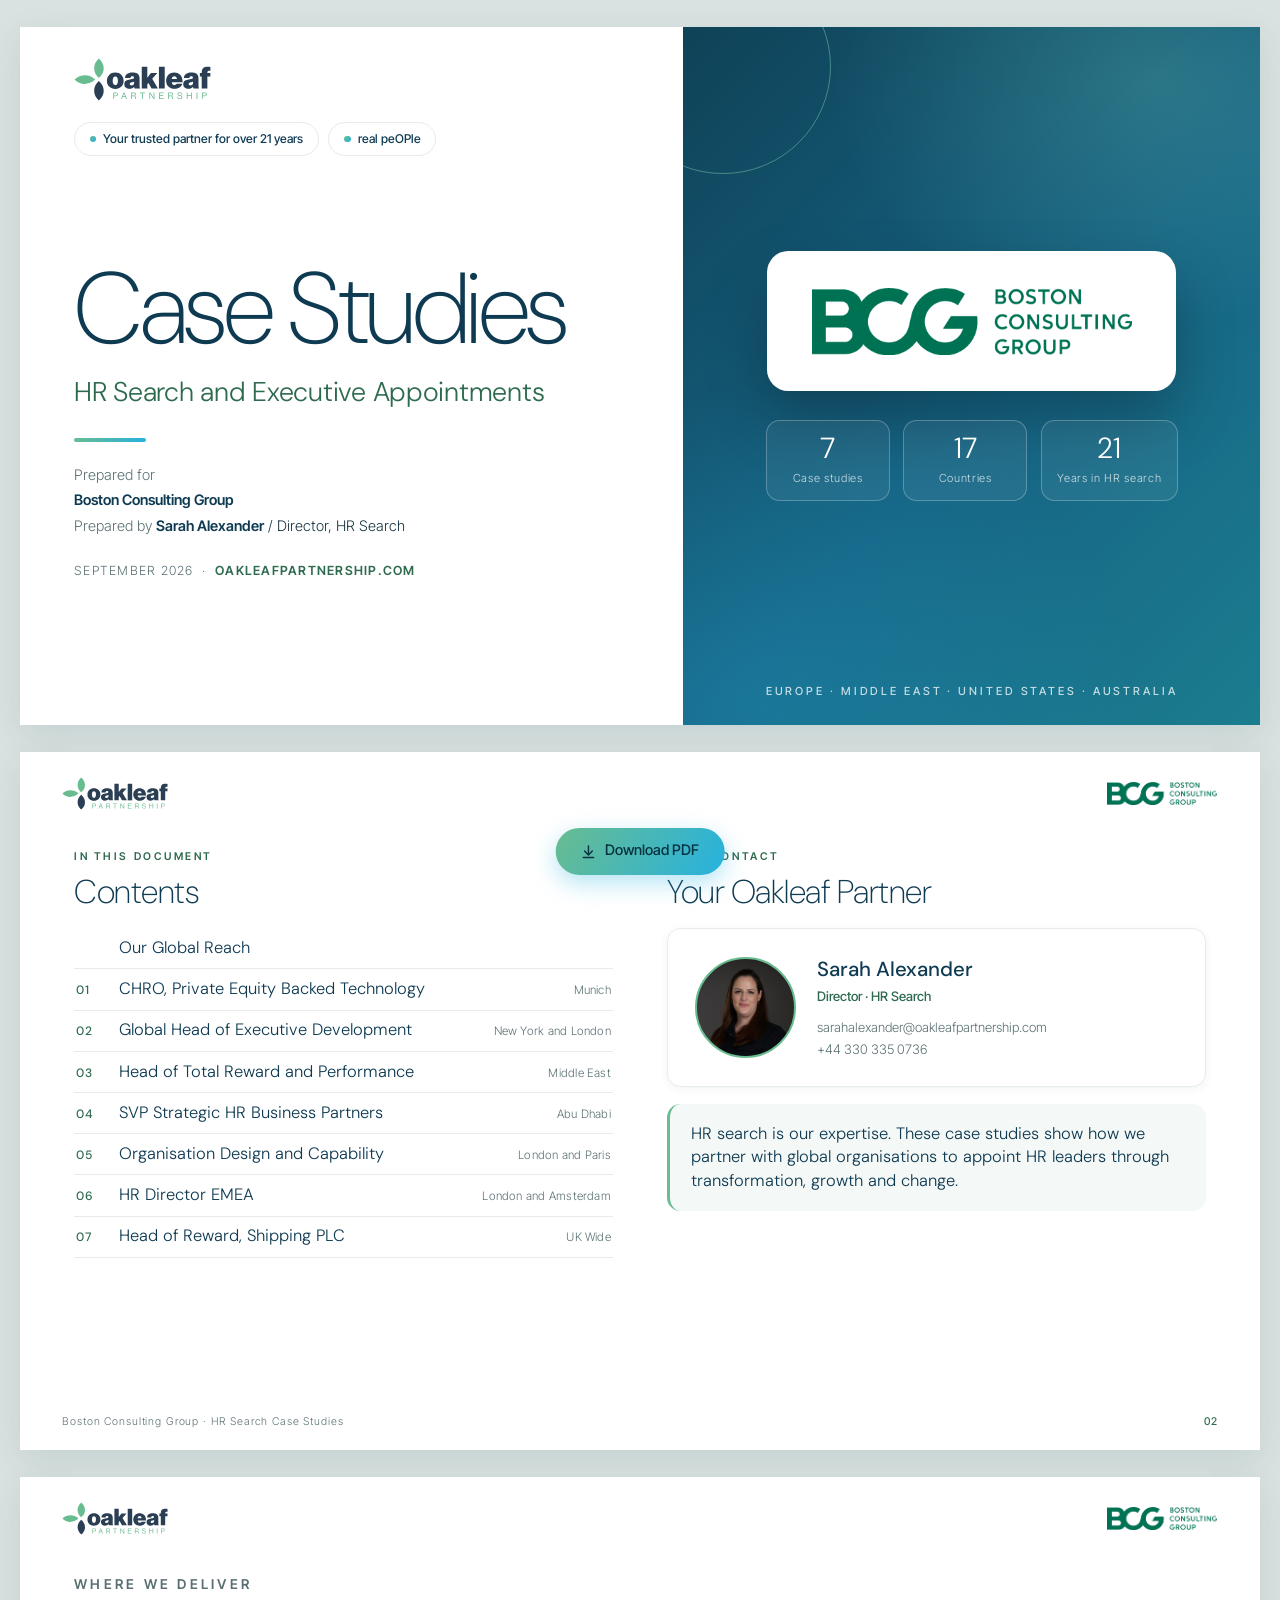
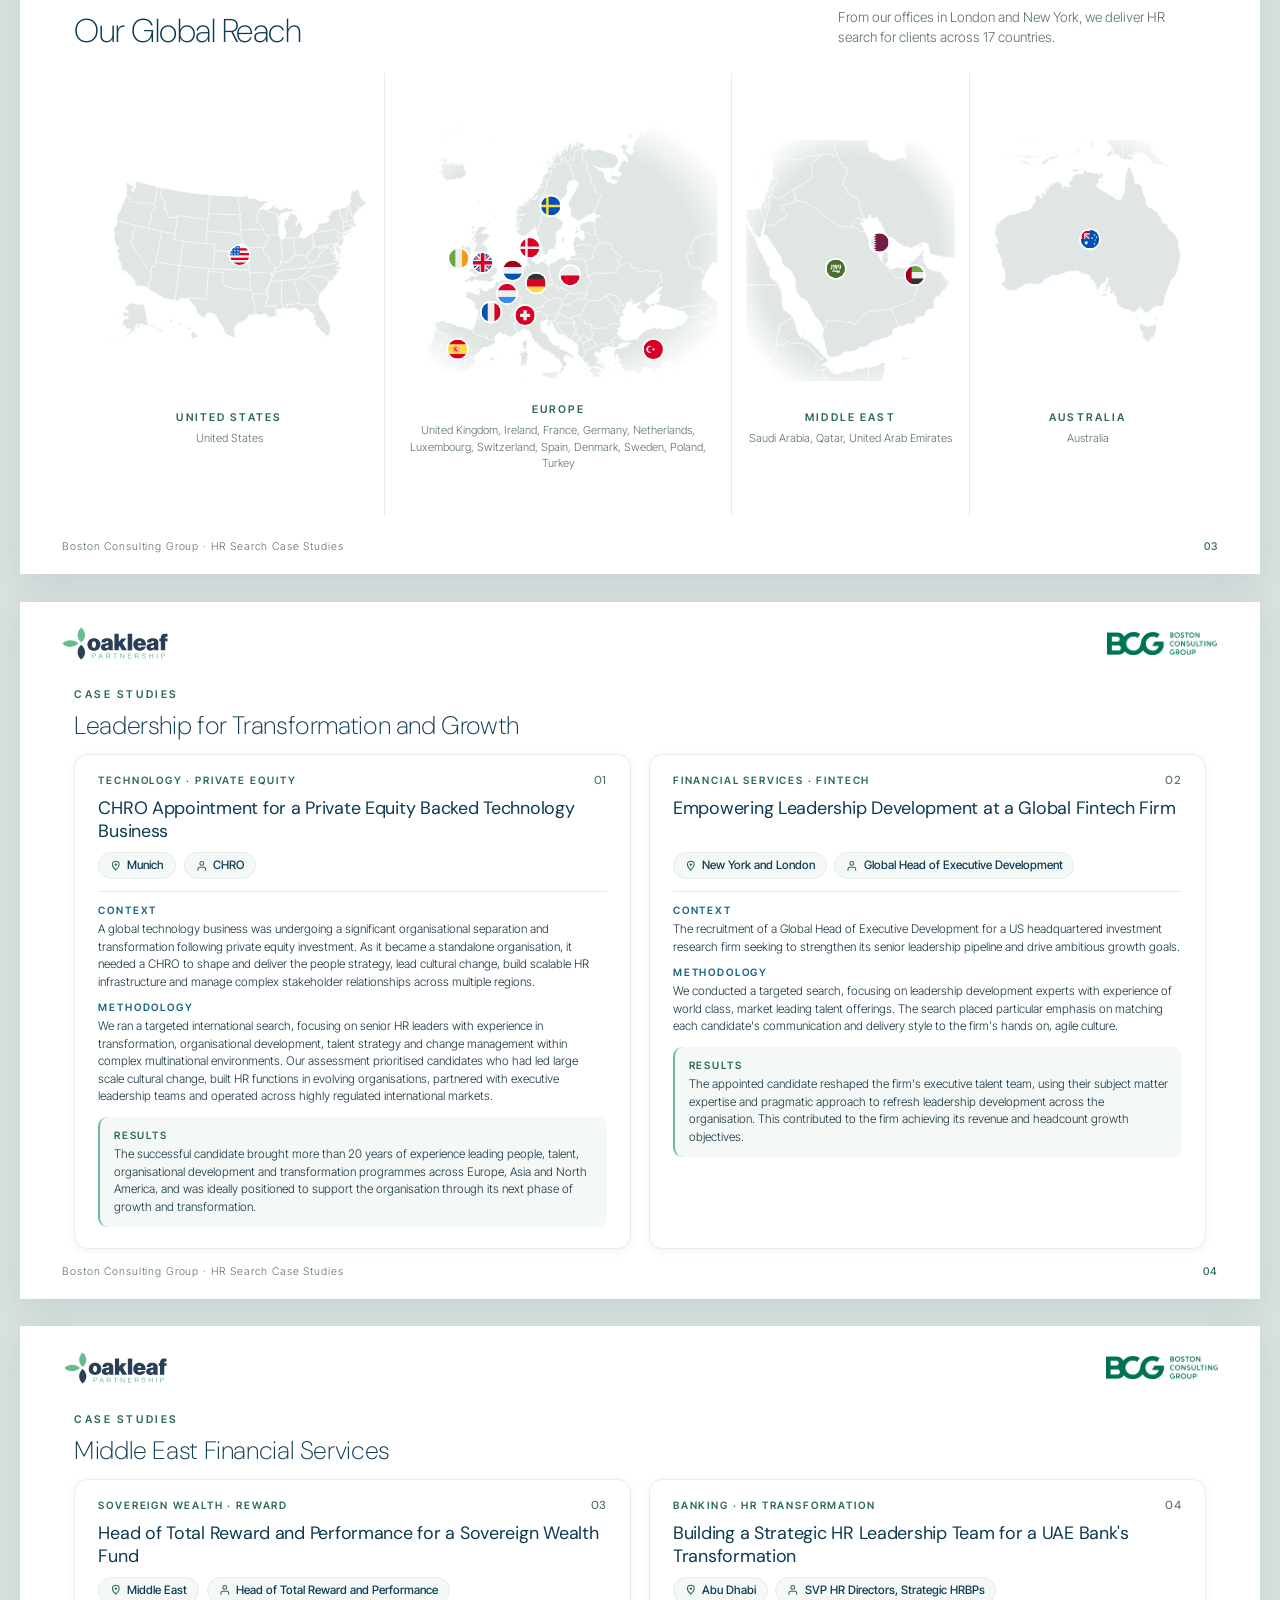
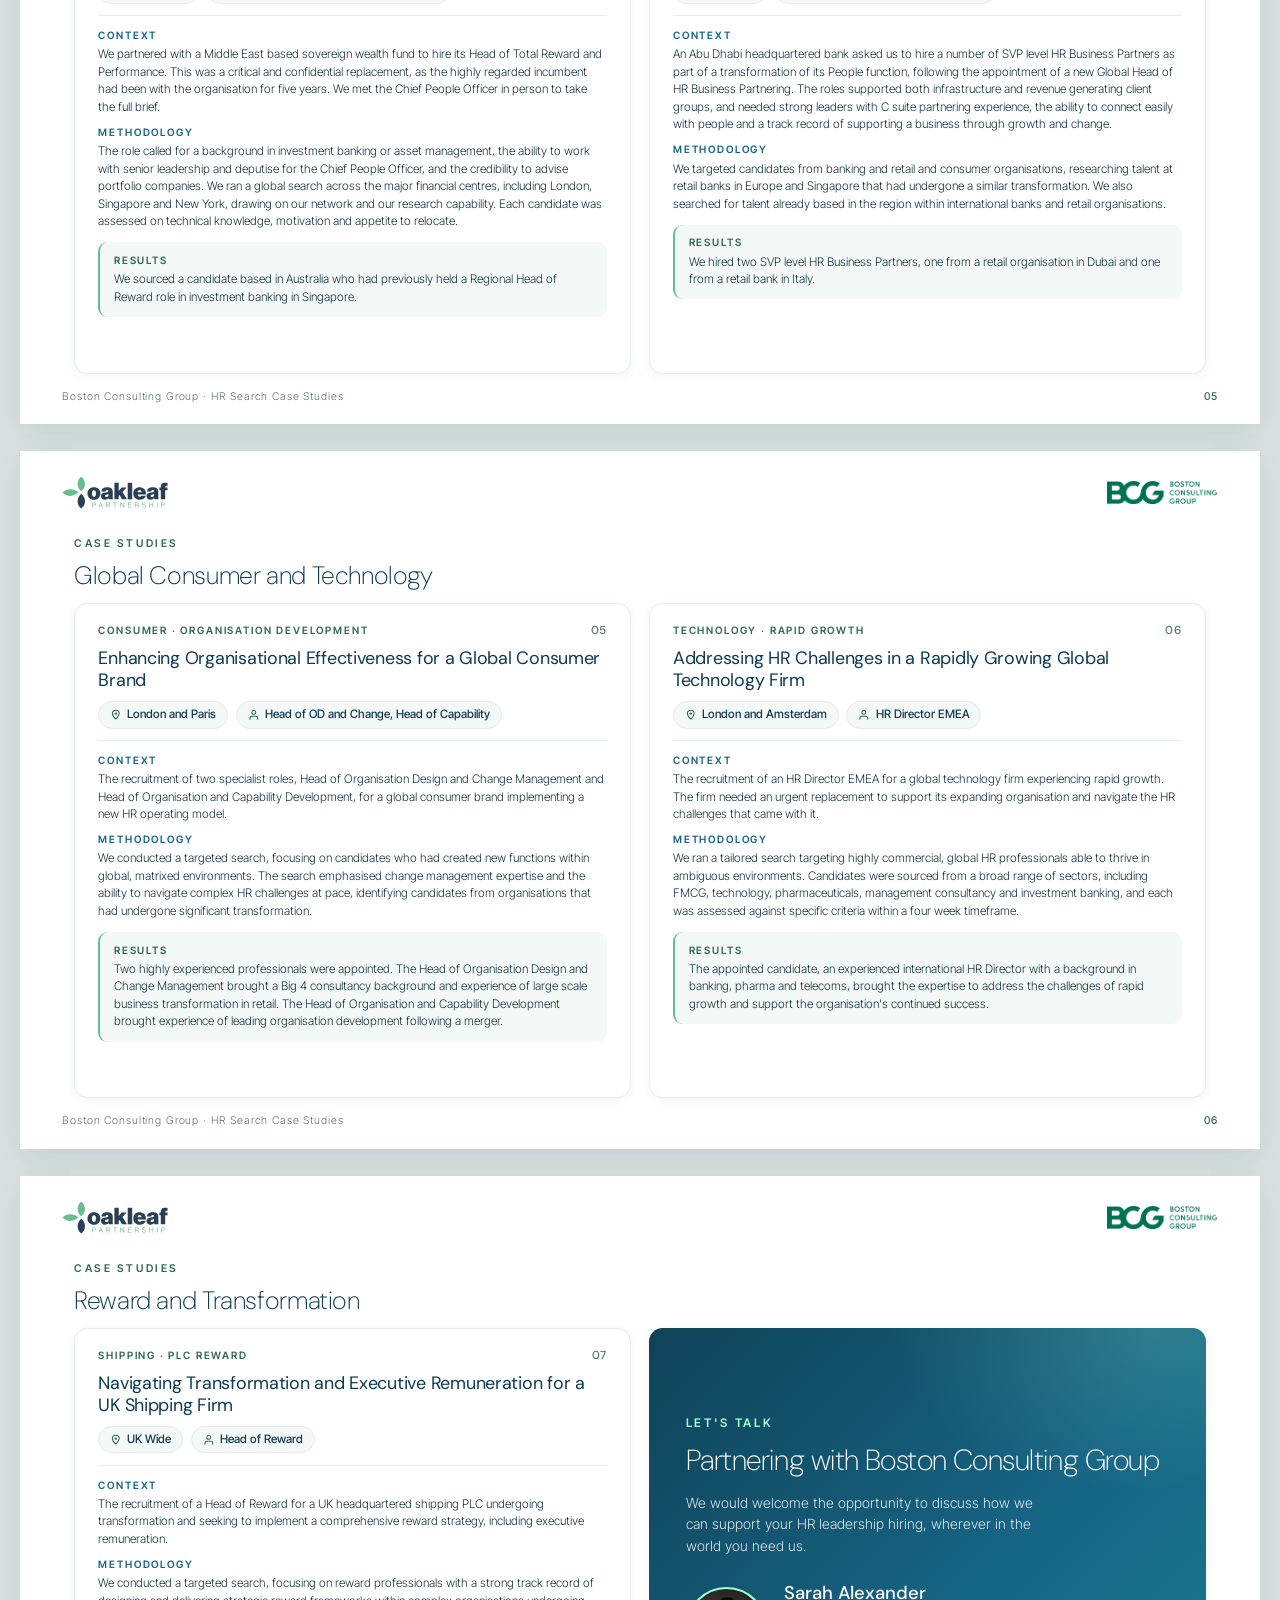
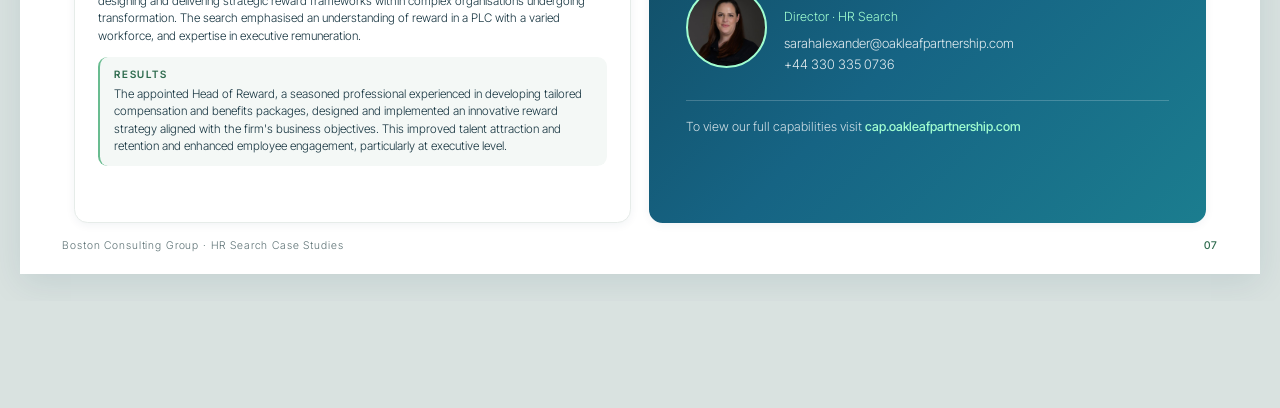
==== commit 6ca75e05: "BCG case studies: scale pages to fit mid-width windows Co-Authored-By: Claude Opus 5.5 <noreply@anth" ====
--- a/bcg/index.html
+++ b/bcg/index.html
@@ -723,5 +723,19 @@
   Download PDF
 </a>
 
+
+<script>
+  // Between phone and full desktop widths, scale the fixed 1280px pages to fit the window.
+  (function () {
+    function fit() {
+      var w = window.innerWidth;
+      document.body.style.zoom = (w > 900 && w < 1336) ? ((w - 40) / 1280).toFixed(3) : '';
+    }
+    fit();
+    window.addEventListener('resize', fit);
+    window.addEventListener('beforeprint', function () { document.body.style.zoom = ''; });
+    window.addEventListener('afterprint', fit);
+  })();
+</script>
 </body>
 </html>
